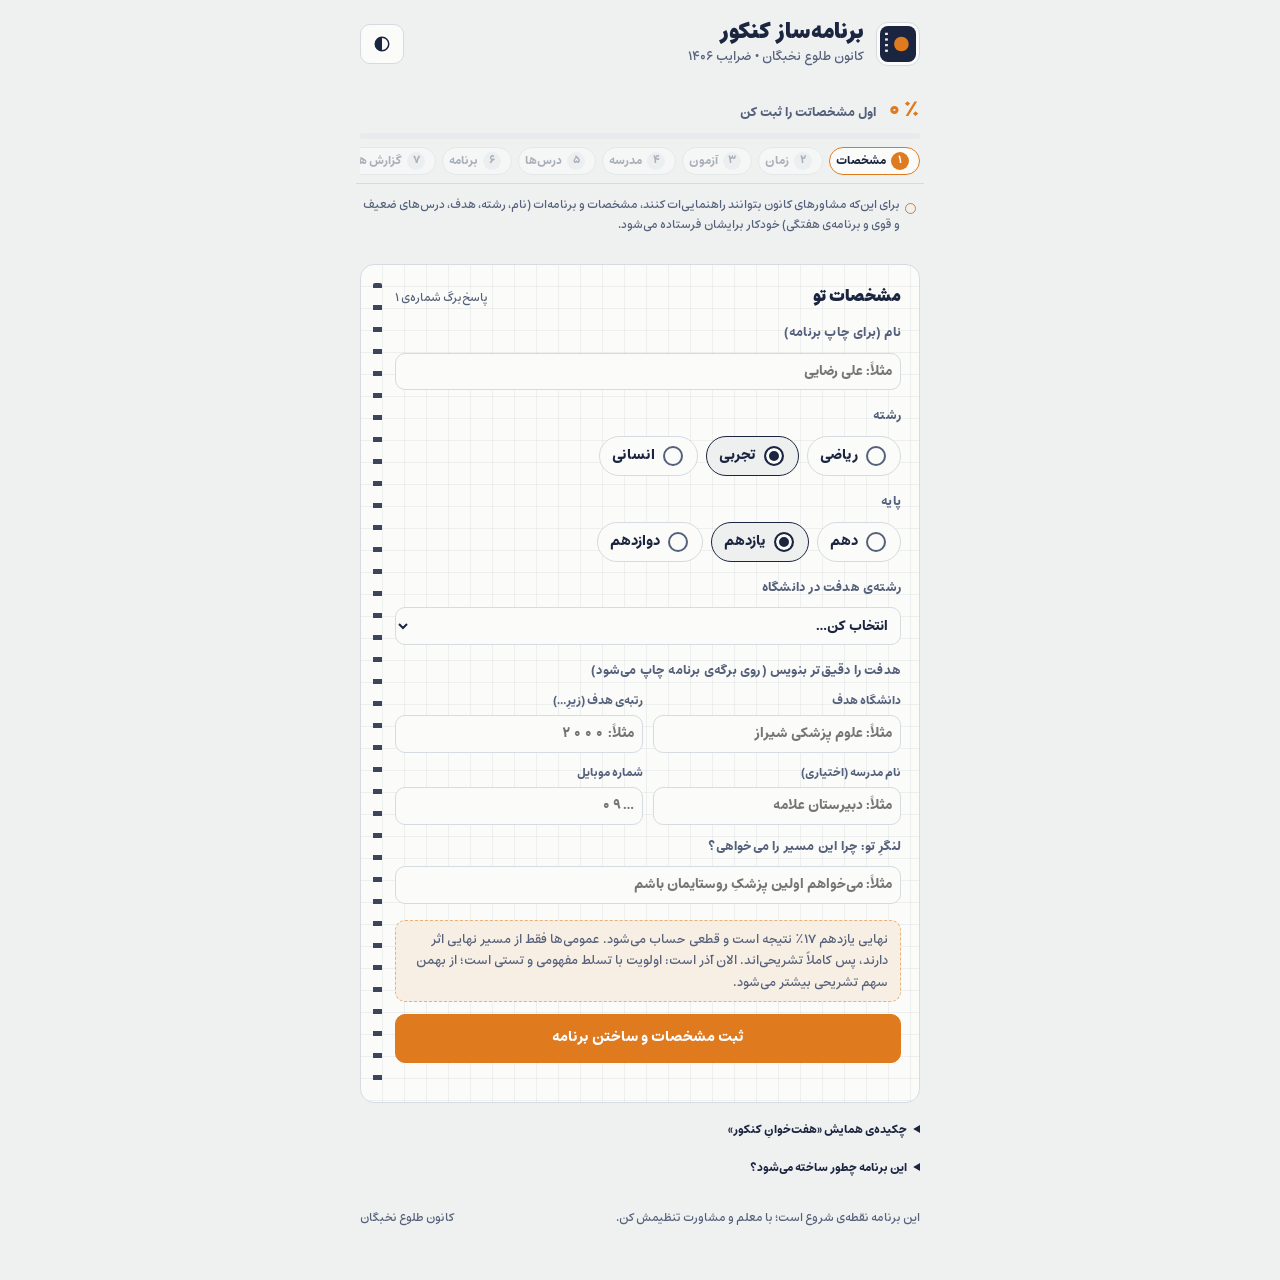
==== index.html @ 44856f1b "Add files via upload" ====
<!doctype html>
<html lang="fa" dir="rtl">
<head>
<meta charset="utf-8">
<meta name="viewport" content="width=device-width,initial-scale=1,viewport-fit=cover">
<title>برنامه‌ساز کنکور</title>
<meta name="claude:viewport-fit-sides" content="cover">
<meta name="theme-color" content="#1b2540">
<meta name="description" content="برنامه‌ی هفتگی مطالعه بر اساس ضرایب کنکور ۱۴۰۶">
<link rel="manifest" href="manifest.json">
<link rel="apple-touch-icon" href="icon-192.png">
<meta name="apple-mobile-web-app-capable" content="yes">
<style>
@font-face{font-family:"Estedad";src:url([data-uri]) format("woff2");font-weight:900;font-display:swap}
@font-face{font-family:"Estedad";src:url([data-uri]) format("woff2");font-weight:700;font-display:swap}
@font-face{font-family:"Estedad";src:url([data-uri]) format("woff2");font-weight:500;font-display:swap}
/* Layout: a single answer-sheet column — timing marks down the edge, bubbles for every choice, results as a weekly report card */
:root{
  --bg:#eef1f0; --sheet:#fbfcfa; --grid:rgba(27,37,64,.06); --ink:#1b2540; --ink2:#55607a; --line:#d5dbe0;
  --accent:#e07a1f; --accent-ink:#ffffff; --weak:#b3262b; --strong:#23806d; --mark:#1b2540; --chip:#e7ebee;
  --display:"Estedad",Tahoma,"Segoe UI",sans-serif; --body:"Estedad",Tahoma,"Segoe UI",sans-serif;
  --r:14px;
}
@media (prefers-color-scheme:dark){:root:not([data-theme="light"]){
  --bg:#0d111b; --sheet:#151b29; --grid:rgba(232,236,244,.05); --ink:#e8ecf4; --ink2:#99a3b8; --line:#2a3245;
  --accent:#f08a2c; --accent-ink:#1a1206; --weak:#e2575c; --strong:#4cc2a7; --mark:#e8ecf4; --chip:#1f2638; color-scheme:dark}}
:root[data-theme="dark"]{
  --bg:#0d111b; --sheet:#151b29; --grid:rgba(232,236,244,.05); --ink:#e8ecf4; --ink2:#99a3b8; --line:#2a3245;
  --accent:#f08a2c; --accent-ink:#1a1206; --weak:#e2575c; --strong:#4cc2a7; --mark:#e8ecf4; --chip:#1f2638; color-scheme:dark}
*{box-sizing:border-box}
html,body{min-height:100%}
body{margin:0;background:var(--bg);color:var(--ink);font-family:var(--body);font-weight:500;font-size:15px;line-height:1.7;
  direction:rtl;-webkit-tap-highlight-color:transparent;
  padding-left:max(16px,env(safe-area-inset-left,0px));padding-right:max(16px,env(safe-area-inset-right,0px));padding-block:20px 40px}
.wrap{max-width:560px;margin:0 auto;display:flex;flex-direction:column;gap:16px}
/* header */
.top{display:flex;align-items:center;gap:12px}
.logo{width:44px;height:44px;flex:none;border-radius:12px;background:var(--ink);display:grid;place-items:center}
.logo i{width:20px;height:20px;border-radius:50%;background:var(--accent);box-shadow:0 0 0 4px color-mix(in srgb,var(--accent) 30%,transparent)}
.brand{flex:1;min-width:0}
.brand h1{margin:0;font-family:var(--display);font-weight:900;font-size:22px;line-height:1.2;text-wrap:balance}
.brand p{margin:0;color:var(--ink2);font-size:12.5px}
.iconbtn{border:1px solid var(--line);background:var(--sheet);color:var(--ink);border-radius:10px;height:40px;padding:0 12px;font:inherit;font-weight:700;font-size:13px;cursor:pointer;display:inline-flex;align-items:center;gap:6px}
.iconbtn:focus-visible,.bub:focus-visible,.chip:focus-visible,input[type=range]:focus-visible{outline:3px solid var(--accent);outline-offset:2px}
/* sheet */
.sheet{position:relative;background:var(--sheet);border:1px solid var(--line);border-radius:var(--r);padding:18px 18px 18px 34px;
  background-image:linear-gradient(var(--grid) 1px,transparent 1px),linear-gradient(90deg,var(--grid) 1px,transparent 1px);background-size:22px 22px;background-position:-1px -1px}
.sheet::after{content:"";position:absolute;left:12px;top:18px;bottom:18px;width:9px;
  background:repeating-linear-gradient(to bottom,var(--mark) 0 5px,transparent 5px 22px);opacity:.85;border-radius:2px}
.sh{display:flex;align-items:baseline;justify-content:space-between;gap:8px;margin-bottom:12px}
.sh h2{margin:0;font-family:var(--display);font-weight:900;font-size:17px}
.sh span{color:var(--ink2);font-size:12px}
.field{display:flex;flex-direction:column;gap:8px;margin-bottom:16px}
.field:last-child{margin-bottom:0}
.lab{font-size:12.5px;color:var(--ink2);font-weight:700;letter-spacing:.2px}
.chips{display:flex;flex-wrap:wrap;gap:8px}
.chip{display:inline-flex;align-items:center;gap:8px;border:1.5px solid var(--line);background:var(--sheet);color:var(--ink);border-radius:999px;padding:7px 14px 7px 12px;font:inherit;font-weight:700;font-size:14.5px;cursor:pointer;transition:border-color .2s,background .2s}
.chip::before{content:"";width:16px;height:16px;border-radius:50%;border:2px solid var(--ink2);transition:all .25s cubic-bezier(.3,1.6,.5,1)}
.chip[aria-pressed="true"]{border-color:var(--ink);background:color-mix(in srgb,var(--ink) 6%,var(--sheet))}
.chip[aria-pressed="true"]::before{background:var(--ink);border-color:var(--ink);box-shadow:inset 0 0 0 3px var(--sheet)}
.hours{display:flex;align-items:flex-end;gap:10px}
.big{font-family:var(--display);font-weight:900;font-size:52px;line-height:1;font-variant-numeric:tabular-nums}
.hours small{color:var(--ink2);font-size:13px;padding-bottom:6px}
.perday{margin-inline-start:auto;text-align:left;font-size:12.5px;color:var(--ink2);padding-bottom:6px}
.perday b{display:block;color:var(--ink);font-size:15px}
input[type=range]{width:100%;accent-color:var(--accent);height:28px;direction:rtl}
.hint{font-size:12.5px;color:var(--ink2);background:color-mix(in srgb,var(--accent) 10%,var(--sheet));border:1px dashed color-mix(in srgb,var(--accent) 55%,transparent);border-radius:10px;padding:8px 12px}
/* bubbles */
.qhead,.q{display:grid;grid-template-columns:minmax(0,1fr) repeat(3,40px);align-items:center;gap:6px}
.qhead{font-size:11.5px;color:var(--ink2);font-weight:700;text-align:center;padding-bottom:6px;border-bottom:1px solid var(--line);margin-bottom:4px}
.qhead span:first-child{text-align:right}
.q{padding:7px 0;border-bottom:1px dashed var(--line)}
.q:last-child{border-bottom:0}
.qn{min-width:0;display:flex;flex-direction:column;line-height:1.35}
.qn b{font-weight:700;font-size:14.5px}
.qn em{font-style:normal;font-size:11.5px;color:var(--ink2)}
.bub{justify-self:center;width:30px;height:30px;border-radius:50%;border:2px solid var(--ink2);background:transparent;cursor:pointer;position:relative;padding:0;
  font:inherit;font-size:11px;font-weight:900;color:var(--ink2);display:grid;place-items:center;transition:border-color .2s}
.bub::after{content:"";position:absolute;inset:3px;border-radius:50%;background:currentColor;transform:scale(0);transition:transform .28s cubic-bezier(.3,1.7,.5,1)}
.bub[aria-checked="true"]::after{transform:scale(1)}
.bub[data-v="w"][aria-checked="true"]{color:var(--weak);border-color:var(--weak)}
.bub[data-v="m"][aria-checked="true"]{color:var(--ink);border-color:var(--ink)}
.bub[data-v="s"][aria-checked="true"]{color:var(--strong);border-color:var(--strong)}
/* report */
.sum{display:grid;grid-template-columns:repeat(3,minmax(0,1fr));gap:8px;margin-bottom:14px}
.sum div{background:var(--chip);border-radius:10px;padding:8px 10px;min-width:0}
.sum small{display:block;font-size:11px;color:var(--ink2);font-weight:700}
.sum b{font-family:var(--display);font-weight:900;font-size:19px;font-variant-numeric:tabular-nums}
.mix{display:flex;height:10px;border-radius:6px;overflow:hidden;margin-bottom:6px;background:var(--chip)}
.mix i{display:block;height:100%;transition:width .6s cubic-bezier(.2,.8,.2,1)}
.legend{display:flex;gap:14px;font-size:11.5px;color:var(--ink2);margin-bottom:14px}
.legend span{display:inline-flex;align-items:center;gap:6px}
.legend span::before{content:"";width:10px;height:10px;border-radius:3px;background:var(--c)}
.rows{display:flex;flex-direction:column;gap:12px}
.row{display:grid;grid-template-columns:minmax(0,1fr) auto;gap:2px 10px;align-items:baseline}
.row .nm{font-weight:700;font-size:14.5px;min-width:0}
.row .nm small{font-weight:500;color:var(--ink2);font-size:11.5px;margin-inline-start:6px}
.row .hr{font-family:var(--display);font-weight:900;font-size:15px;font-variant-numeric:tabular-nums;white-space:nowrap}
.bar{grid-column:1/-1;height:12px;border-radius:6px;background:var(--chip);overflow:hidden;display:flex}
.bar i{display:block;height:100%;transition:width .7s cubic-bezier(.2,.8,.2,1)}
.t1{background:var(--ink)} .t2{background:var(--accent)}
.note{font-size:11.5px;color:var(--ink2);line-height:1.8}
.foot{display:flex;justify-content:space-between;align-items:center;gap:10px;flex-wrap:wrap}
.fade{animation:rise .5s cubic-bezier(.2,.8,.2,1) both}
@keyframes rise{from{transform:translateY(8px);opacity:.4}to{transform:none;opacity:1}}
.bump{animation:bump .35s ease}
.intro .bub[aria-checked="true"]::after{animation:pop .45s calc(var(--i,0) * 60ms + .25s) both cubic-bezier(.3,1.7,.5,1)}
@keyframes pop{from{transform:scale(0)}to{transform:scale(1)}}
.logo i{animation:pulse 2.8s ease-in-out infinite}
@keyframes pulse{50%{box-shadow:0 0 0 8px color-mix(in srgb,var(--accent) 18%,transparent)}}
@keyframes bump{50%{transform:scale(1.08)}}
@media (prefers-reduced-motion:reduce){*{animation:none!important;transition:none!important}}
@media (max-width:380px){.qhead,.q{grid-template-columns:minmax(0,1fr) repeat(3,34px)}.big{font-size:44px}}

/* v2 additions */
.seg{display:flex;flex-wrap:wrap;gap:8px}
.step{display:flex;align-items:center;justify-content:space-between;gap:12px;padding:10px 0;border-bottom:1px dashed var(--line)}
.step:last-child{border-bottom:0}
.step .sl{min-width:0;display:flex;flex-direction:column;line-height:1.4}
.step .sl b{font-size:14.5px}
.step .sl em{font-style:normal;font-size:11.5px;color:var(--ink2)}
.stp{display:flex;align-items:center;gap:6px;flex:none}
.stp button{width:38px;height:38px;border-radius:50%;border:1.5px solid var(--line);background:var(--sheet);color:var(--ink);font:inherit;font-size:20px;font-weight:900;line-height:1;cursor:pointer;display:grid;place-items:center}
.stp button:active{transform:scale(.92)}
.stp button:focus-visible{outline:3px solid var(--accent);outline-offset:2px}
.stp output{min-width:58px;text-align:center;font-family:var(--display);font-weight:900;font-size:19px;font-variant-numeric:tabular-nums}
.stp output small{display:block;font-size:10.5px;font-weight:700;color:var(--ink2);margin-top:-4px}
.total{display:flex;align-items:flex-end;gap:10px;margin-top:6px;padding-top:12px;border-top:2px solid var(--ink)}
.total .perday{margin-inline-start:auto}
.grp{margin:14px 0 4px;display:flex;align-items:center;justify-content:space-between;gap:8px;font-size:12.5px;font-weight:700;color:var(--ink2)}
.grp .chip{font-size:12.5px;padding:4px 10px 4px 8px}
.grp .chip::before{width:12px;height:12px}
.qn em .cont{color:var(--accent);font-weight:700}
.split{grid-column:1/-1;display:flex;gap:14px;font-size:12px;color:var(--ink2);font-variant-numeric:tabular-nums}
.split span{display:inline-flex;align-items:center;gap:5px}
.split span::before{content:"";width:8px;height:8px;border-radius:2px;background:var(--c)}
.split b{color:var(--ink);font-weight:700}
.days{display:flex;flex-direction:column;gap:10px}
.day{border:1px solid var(--line);border-radius:12px;background:var(--sheet);overflow:hidden}
.dh{display:flex;align-items:center;gap:8px;padding:9px 12px;background:var(--chip)}
.dh b{font-family:var(--display);font-weight:900;font-size:15.5px}
.dh .tag{font-size:11px;font-weight:700;border-radius:999px;padding:1px 9px;border:1px solid var(--line);background:var(--sheet);color:var(--ink2)}
.dh .tag.off{color:var(--accent);border-color:color-mix(in srgb,var(--accent) 50%,transparent)}
.dh .dt{margin-inline-start:auto;font-family:var(--display);font-weight:900;font-variant-numeric:tabular-nums}
.ss{list-style:none;margin:0;padding:6px 12px 8px;display:flex;flex-direction:column}
.ss li{display:grid;grid-template-columns:8px minmax(0,1fr) auto;align-items:center;gap:10px;padding:6px 0;border-bottom:1px dashed var(--line);font-size:14px}
.ss li:last-child{border-bottom:0}
.ss li i{width:8px;height:22px;border-radius:3px;background:var(--c)}
.ss li span{min-width:0;font-weight:700}
.ss li span small{font-weight:500;color:var(--ink2);font-size:11.5px;margin-inline-start:6px}
.ss li time{font-family:var(--display);font-weight:900;font-variant-numeric:tabular-nums;font-size:14px}
.empty{padding:10px 12px;color:var(--ink2);font-size:13px}
.method{font-size:12px;color:var(--ink2);line-height:1.9}
.method summary{cursor:pointer;font-weight:700;color:var(--ink)}
.method ul{margin:6px 0 0;padding-inline-start:18px}
.day{animation:rise .45s cubic-bezier(.2,.8,.2,1) both;animation-delay:calc(var(--d,0) * 50ms)}
.split{flex-wrap:wrap;row-gap:2px}
.split span{white-space:nowrap}
.grp{flex-direction:column;align-items:flex-start}
.qn em{display:block}

/* v3: timed parts, editing, print */
.logo{background:var(--sheet);border:1px solid var(--line);overflow:hidden}
.logo img{width:100%;height:100%;object-fit:contain;padding:3px}
.daypick{display:grid;grid-template-columns:repeat(7,minmax(0,1fr));gap:6px}
.daypick button{border:1.5px solid var(--line);background:var(--sheet);color:var(--ink);border-radius:10px;padding:6px 0;font:inherit;font-size:12px;font-weight:700;cursor:pointer}
.daypick button[aria-pressed="true"]{background:var(--ink);color:var(--sheet);border-color:var(--ink)}
.times{display:grid;grid-template-columns:repeat(2,minmax(0,1fr));gap:10px}
.times label{display:flex;flex-direction:column;gap:4px;font-size:12px;font-weight:700;color:var(--ink2)}
.times .pair{display:flex;gap:6px;align-items:center}
input[type=time],input[type=text],input[type=tel],input[type=number],select{font:inherit;font-weight:700;font-size:14px;color:var(--ink);background:var(--sheet);border:1.5px solid var(--line);border-radius:10px;padding:6px 8px;min-width:0;width:100%;font-variant-numeric:tabular-nums}
input[type=time]{direction:ltr;text-align:center}
input:focus-visible,select:focus-visible{outline:3px solid var(--accent);outline-offset:1px}
.tt{display:flex;flex-direction:column;gap:8px}
.ttd{display:grid;grid-template-columns:62px minmax(0,1fr);gap:8px;align-items:start}
.ttd b{font-size:13px;padding-top:4px}
.ttd .chips{gap:5px}
.ttd .chip{font-size:12px;padding:3px 9px 3px 7px;border-width:1px}
.ttd .chip::before{width:10px;height:10px;border-width:1.5px}
.fav{justify-self:center;width:30px;height:30px;border:0;background:transparent;cursor:pointer;padding:0;color:var(--ink2);display:grid;place-items:center}
.fav svg{width:20px;height:20px;transition:transform .25s cubic-bezier(.3,1.7,.5,1)}
.fav[aria-pressed="true"]{color:var(--weak)}
.fav[aria-pressed="true"] svg{transform:scale(1.15)}
.fav[aria-pressed="true"] svg path{fill:currentColor}
.qhead,.q{grid-template-columns:minmax(0,1fr) repeat(3,36px) 30px}
@media (max-width:380px){.qhead,.q{grid-template-columns:minmax(0,1fr) repeat(3,32px) 26px}}
.ss li{grid-template-columns:8px minmax(0,1fr) auto;cursor:pointer;border-radius:8px}
.ss li:hover{background:color-mix(in srgb,var(--ink) 4%,transparent)}
.ss li.sel{background:color-mix(in srgb,var(--accent) 16%,transparent);outline:2px solid var(--accent)}
.ss li.meal,.ss li.anki{cursor:default;color:var(--ink2);font-size:12.5px}
.ss li.meal:hover,.ss li.anki:hover{background:transparent}
.ss li time{direction:ltr;font-size:13px}
.ss li .halves{display:flex;flex-direction:column;gap:2px}
.ss .prep{font-size:10.5px;font-weight:700;color:var(--strong);border:1px solid color-mix(in srgb,var(--strong) 45%,transparent);border-radius:999px;padding:0 6px;margin-inline-start:6px}
.ed{grid-column:1/-1;display:grid;grid-template-columns:repeat(2,minmax(0,1fr));gap:8px;padding:8px 0 4px;cursor:default}
.ed label{display:flex;flex-direction:column;gap:3px;font-size:11.5px;color:var(--ink2);font-weight:700}
.ed .acts{grid-column:1/-1;display:flex;gap:8px;flex-wrap:wrap}
.btn{border:1.5px solid var(--ink);background:var(--ink);color:var(--sheet);border-radius:10px;padding:7px 14px;font:inherit;font-weight:700;font-size:13px;cursor:pointer}
.btn.ghost{background:transparent;color:var(--ink)}
.btn.acc{background:var(--accent);border-color:var(--accent);color:var(--accent-ink)}
.btn:focus-visible{outline:3px solid var(--accent);outline-offset:2px}
.swapbar{position:sticky;top:env(safe-area-inset-top,0px);z-index:5;display:flex;align-items:center;gap:8px;justify-content:space-between;background:var(--accent);color:var(--accent-ink);border-radius:10px;padding:8px 12px;font-size:13px;font-weight:700;margin-bottom:8px}
.weekbar{display:flex;gap:8px;flex-wrap:wrap;margin-bottom:10px}
.edited{font-size:11.5px;color:var(--accent);font-weight:700}
#printsheet{display:none}
@media print{
  @page{size:A4 landscape;margin:9mm}
  html,body{background:#fff!important;color:#111!important;padding:0!important}
  body>*:not(#printsheet){display:none!important}
  .wrap{display:none!important}
  #printsheet{display:block!important;font-family:var(--body);direction:rtl;color:#111}
  .ph{display:flex;align-items:center;gap:12px;border-bottom:2px solid #1b2540;padding-bottom:6px;margin-bottom:8px}
  .ph img{width:auto;height:92px;object-fit:contain}
  .ph h1{margin:0;font-size:20px;font-weight:900}
  .ph p{margin:0;font-size:11px;color:#444}
  .ph .who{margin-inline-start:auto;text-align:left;font-size:12px}
  .pt{width:100%;border-collapse:collapse;table-layout:fixed}
  .pt th{background:#1b2540;color:#fff;font-size:13.5px;padding:5px;border:1px solid #1b2540;-webkit-print-color-adjust:exact;print-color-adjust:exact}
  .pt td{vertical-align:top;border:1px solid #c9ced6;padding:5px;font-size:11.5px;line-height:1.45;height:112mm}
  .pe{border-right:4px solid #1b2540;padding:3px 6px;margin-bottom:6px;-webkit-print-color-adjust:exact;print-color-adjust:exact;break-inside:avoid}
  .pe.pe-t{border-right-color:#e07a1f}
  .pe.pe-x{border-right-color:#8a6a3a}
  .pe b{display:block;font-size:12.5px}
  .pe span{direction:ltr;unicode-bidi:isolate;color:#444}
  .pe.meal{border-right-color:#bbb;color:#777}
  .pf{display:flex;justify-content:space-between;margin-top:6px;font-size:10px;color:#444}
}
.times .pair input{flex:1}
@media (max-width:520px){.times{grid-template-columns:minmax(0,1fr)}}

.future{margin-top:6px;display:flex;flex-direction:column;align-items:flex-start;gap:0;padding:10px 14px;border-radius:12px;background:color-mix(in srgb,var(--accent) 12%,var(--sheet));border:1.5px solid color-mix(in srgb,var(--accent) 45%,transparent);animation:rise .4s cubic-bezier(.2,.8,.2,1) both}
.future small{font-size:11.5px;color:var(--ink2);font-weight:700}
.future b{font-family:var(--display);font-weight:900;font-size:24px;line-height:1.3}
.future span{font-size:12.5px;color:var(--ink2)}

.future q{display:block;margin-top:6px;font-weight:700;font-size:14px;color:var(--ink);quotes:"«" "»"}
@media print{
  .pa{display:flex;gap:10px;margin-bottom:8px;-webkit-print-color-adjust:exact;print-color-adjust:exact}
  .pq{flex:2;border:2px solid #e07a1f;background:#fff4e8;border-radius:8px;padding:6px 12px;font-size:17px;font-weight:900;line-height:1.5}
  .pg{flex:1;border:2px solid #1b2540;border-radius:8px;padding:6px 12px;font-size:13px;line-height:1.5}
  .pq small,.pg small{display:block;font-size:10px;font-weight:700;color:#666}
  .pg b{font-size:13.5px}
}

.exbox{display:flex;flex-direction:column;gap:8px;margin-top:8px;padding:10px 12px;border-radius:12px;border:1.5px dashed var(--line)}
.exbox .daypick button[aria-pressed="true"]{background:var(--weak);border-color:var(--weak);color:#fff}
.ss li.fixed{cursor:default;background:color-mix(in srgb,var(--weak) 7%,transparent);border-radius:8px}
.ss li.fx-ana{background:color-mix(in srgb,var(--strong) 8%,transparent)}
.ss li.fixed:hover{background:color-mix(in srgb,var(--weak) 7%,transparent)}
.ss li.fx-ana:hover{background:color-mix(in srgb,var(--strong) 8%,transparent)}
.tip{border-radius:10px;padding:7px 12px;margin-bottom:10px;background:var(--chip);color:var(--ink2);font-weight:600;font-size:12.5px;line-height:1.7}
.tip small{display:block;font-size:11px;opacity:.75;font-weight:700}
.notes{margin:0;padding-inline-start:20px;display:flex;flex-direction:column;gap:6px;font-size:14px;line-height:1.75}
.notes li::marker{color:var(--accent);font-weight:900}
.notes em{display:block;font-style:normal;font-size:11.5px;font-weight:800;color:var(--accent);margin-top:6px}
@media print{
  .pe.pe-exam{border-right-color:#b3262b;background:#fdeeee}
  .pe.pe-ana{border-right-color:#23806d;background:#eaf6f2}
}

.warn{margin:0 12px 10px;padding:7px 10px;border-radius:8px;font-size:12.5px;font-weight:700;color:var(--weak);background:color-mix(in srgb,var(--weak) 9%,transparent)}
.ss li.fx-anki{background:color-mix(in srgb,var(--accent) 9%,transparent)}
.ss li.fx-anki:hover{background:color-mix(in srgb,var(--accent) 9%,transparent)}
@media print{.pe.pe-anki{border-right-color:#e07a1f;background:#fff4e8}}

.notesbox .notes{margin-top:8px;font-size:13px;color:var(--ink)}
.consent{margin:-4px 2px 12px;font-size:11.5px;line-height:1.7;color:var(--ink2);padding-inline-start:18px;position:relative}
.consent::before{content:"";position:absolute;inset-inline-start:2px;top:.55em;width:9px;height:9px;border-radius:50%;border:1.5px solid var(--accent)}

/* v10 */
.ss .tp{display:block;font-size:12px;font-weight:700;color:var(--ink);margin-top:2px}
.ss .bg{display:block;font-size:11px;color:var(--ink2);line-height:1.6}
.ss .halves>span{display:block}
.ss li .rt{display:flex;flex-direction:column;align-items:flex-end;gap:6px}
.ck{width:24px;height:24px;border-radius:50%;border:2px solid var(--line);background:var(--sheet);cursor:pointer;padding:0;display:grid;place-items:center;transition:transform .2s cubic-bezier(.3,1.7,.5,1)}
.ck[aria-pressed="true"]{background:var(--strong);border-color:var(--strong);transform:scale(1.08)}
.ck[aria-pressed="true"]::after{content:"";width:9px;height:5px;border:2.5px solid #fff;border-top:0;border-right:0;transform:translate(0,-1px) rotate(-45deg)}
.ck:focus-visible{outline:3px solid var(--accent);outline-offset:2px}
.ss li.done>span:not(.rt){opacity:.55}
.rel{font-weight:800}.rel.ok{color:var(--strong)}.rel.risk{color:var(--weak)}
.qn .skip{display:inline-block;align-self:flex-start;justify-self:start;width:auto;margin-top:3px;border:1px solid var(--line);background:transparent;color:var(--ink2);border-radius:999px;font:inherit;font-size:11px;font-weight:700;padding:0 9px;cursor:pointer}
.q.skipped{opacity:.5}.q.skipped .bub,.q.skipped .fav{pointer-events:none}
.strat{margin-bottom:10px}
.wkoff{margin-bottom:10px}.wkoff .chip{font-size:12px}
.nudge{margin-bottom:10px;padding:8px 12px;border-radius:10px;background:color-mix(in srgb,var(--accent) 14%,var(--sheet));border:1.5px solid var(--accent);font-size:13px;font-weight:700}
.blk{display:flex;flex-direction:column;gap:8px;padding:10px 12px;margin-bottom:8px;border-radius:12px;border:1.5px dashed var(--line)}
.blk .b-x{align-self:flex-start;padding:4px 12px;font-size:12px}
.covbox summary{cursor:pointer;font-size:12.5px;font-weight:800;color:var(--accent)}
.cov{display:grid;grid-template-columns:repeat(2,minmax(0,1fr));gap:8px;margin-top:8px}
.cov label{display:flex;flex-direction:column;gap:3px;font-size:11.5px;font-weight:700;color:var(--ink2)}
.cov select{font-size:12px}
@media (max-width:520px){.cov{grid-template-columns:minmax(0,1fr)}}
.rbar{display:grid;grid-template-columns:auto minmax(0,1fr);gap:12px;align-items:center;margin-bottom:8px}
.rbar b{display:block;font-family:var(--display);font-weight:900;font-size:28px;line-height:1.2}
.rbar small{font-size:11.5px;color:var(--ink2)}
.rbar .mix i{background:var(--strong)}
.prs{display:flex;flex-direction:column;gap:8px}
.pr{display:grid;grid-template-columns:minmax(0,1fr) minmax(0,190px);gap:4px 10px;align-items:center;padding:8px 0;border-bottom:1px dashed var(--line)}
.pr .pn b{display:block;font-size:14px}
.pr .pn small{font-size:11px;color:var(--ink2);line-height:1.5;display:block}
.pr select{font-size:12px;padding:5px 6px}
.pr .st{grid-column:1/-1;justify-self:start;font-size:11.5px;font-weight:800;border-radius:999px;padding:1px 10px;border:1.5px solid currentColor}
.st-ok{color:var(--strong)}.st-on{color:var(--ink2)}.st-late{color:var(--weak)}
.hist{display:flex;flex-direction:column;gap:4px;margin-top:12px}
.hist>div{display:grid;grid-template-columns:minmax(0,1fr) auto;gap:0 10px;font-size:12.5px;border-bottom:1px solid var(--line);padding:4px 0}
.hist small{grid-column:1/-1;color:var(--ink2);font-size:11px}
@media print{
  .pe i{display:block;font-style:normal;font-size:10.5px;font-weight:700;color:#222}
  .pe u{display:block;text-decoration:none;font-size:9.5px;color:#555}
  .pe.pe-blk{border-right-color:#999;color:#555}
}
.st-unk{color:var(--accent)}
@media print{
  .pt td{font-size:10px;padding:4px;height:auto}
  .pe{margin-bottom:4px;padding:2px 5px}
  .pe b{font-size:11px}
  .pe i{font-size:9.5px}
  .pe u{font-size:8.5px;line-height:1.4}
  .ph img{height:70px}
}

/* v11: steps, registration, maz */
.stepper{position:sticky;top:0;z-index:6;background:color-mix(in srgb,var(--bg) 92%,transparent);backdrop-filter:blur(6px);-webkit-backdrop-filter:blur(6px);margin:0 -4px;padding:8px 4px 6px;border-bottom:1px solid var(--line)}
.sp-top{display:flex;align-items:baseline;gap:10px}
.sp-top b{font-family:var(--display);font-weight:900;font-size:22px;color:var(--accent);font-variant-numeric:tabular-nums}
.sp-top span{font-size:13px;font-weight:700;color:var(--ink2)}
.sp-bar{height:6px;border-radius:3px;background:var(--chip);overflow:hidden;margin:4px 0 8px}
.sp-bar i{display:block;height:100%;width:0;background:var(--accent);border-radius:3px;transition:width .5s cubic-bezier(.2,.8,.2,1)}
.sp-chips{display:flex;gap:6px;overflow-x:auto;scrollbar-width:none;padding-bottom:2px}
.sp-chips::-webkit-scrollbar{display:none}
.spc{flex:none;display:flex;align-items:center;gap:5px;border:1.5px solid var(--line);background:var(--sheet);color:var(--ink2);border-radius:999px;padding:3px 10px 3px 6px;font:inherit;font-size:12px;font-weight:700;cursor:pointer}
.spc i{font-style:normal;width:18px;height:18px;border-radius:50%;display:grid;place-items:center;background:var(--chip);font-size:11px}
.spc.seen{color:var(--ink)}.spc.seen i{background:var(--strong);color:#fff}
.spc.on{border-color:var(--accent);color:var(--ink)}.spc.on i{background:var(--accent);color:var(--accent-ink)}
.spc:disabled{opacity:.45;cursor:default}
.spc:focus-visible{outline:3px solid var(--accent);outline-offset:2px}
.stepnav{display:flex;justify-content:space-between;gap:10px}
.stepnav .btn{padding:10px 16px}
.stepnav .btn:disabled{opacity:.4;cursor:default}
.reg{margin-top:12px;display:flex;flex-direction:column;gap:6px}
.reg .btn{padding:11px 16px;font-size:14.5px}
.err{margin:0;color:var(--weak);font-size:12.5px;font-weight:700;min-height:1.2em}
.qn select.skip{display:block;width:auto;margin-top:4px;font-size:11.5px;padding:2px 6px;border-width:1px;color:var(--ink2)}
.mz{list-style:none;margin:6px 0 0;padding:0;display:flex;flex-direction:column;gap:6px}
.mz li{display:grid;grid-template-columns:minmax(0,110px) minmax(0,1fr);gap:0 10px;font-size:12.5px;border-bottom:1px dashed var(--line);padding-bottom:5px}
.mz li b{font-size:12.5px}
.mz li small{grid-column:2;color:var(--ink2);font-size:11px}
.pgin{display:flex;align-items:center;gap:6px;font-size:12px;font-weight:700;color:var(--ink2)}
.pgin input{width:90px;font:inherit;font-weight:700;font-size:14px;color:var(--ink);background:var(--sheet);border:1.5px solid var(--line);border-radius:10px;padding:5px 8px;text-align:center}
.brk-x{font-size:10.5px;font-weight:700;color:var(--strong);white-space:nowrap}
[hidden]{display:none!important}
.scg{display:grid;grid-template-columns:repeat(2,minmax(0,1fr));gap:8px 12px}
.scg label{display:flex;flex-direction:column;gap:3px;font-size:12.5px;font-weight:700;color:var(--ink2)}
.scg .pair{display:flex;align-items:center;gap:6px}
.scg input{text-align:center}
.scg small{font-size:10.5px;color:var(--ink2);white-space:nowrap}
.rv{border-radius:12px;padding:10px 14px;margin-bottom:10px;border:1.5px solid var(--line);background:var(--sheet);display:flex;flex-direction:column;gap:6px}
.rv-h{display:flex;align-items:baseline;gap:8px}
.rv-h b{font-size:14.5px;font-weight:900}
.rv-h small{font-size:11px;color:var(--ink2)}
.rv p{margin:0;font-size:12.5px;line-height:1.7;color:var(--ink2)}
.rv blockquote{margin:0;padding:6px 10px;border-inline-start:3px solid currentColor;background:color-mix(in srgb,currentColor 7%,transparent);border-radius:6px;font-size:13px;font-weight:700;color:var(--ink)}
.rv cite{display:block;font-style:normal;font-size:11px;color:var(--ink2);margin-top:2px}
.rv .btn{align-self:flex-start}
.rv-m{display:flex;flex-direction:column;gap:3px;font-size:11.5px;font-weight:700;color:var(--ink2)}
.rv-draft{border-color:var(--accent);border-style:dashed}.rv-draft .rv-h b{color:var(--accent)}
.rv-pending{border-color:var(--ink2)}
.rv-ok{border-color:var(--strong);background:color-mix(in srgb,var(--strong) 8%,var(--sheet))}.rv-ok .rv-h b{color:var(--strong)}
.rv-fix,.rv-changed{border-color:var(--weak);background:color-mix(in srgb,var(--weak) 6%,var(--sheet))}.rv-fix .rv-h b,.rv-changed .rv-h b{color:var(--weak)}
.rv-fix blockquote{color:var(--weak)}
@media print{.pstamp{display:inline-block;font-size:11px;font-weight:700;border:1.5px dashed #b3262b;color:#b3262b;border-radius:6px;padding:0 8px;margin-inline-start:8px;vertical-align:middle}.pstamp.ok{border-style:solid;border-color:#23806d;color:#23806d}}
.ss .cn{display:block;font-size:11.5px;font-weight:700;color:var(--strong);margin-top:2px}
.rv-au audio{width:100%;max-width:360px}
.bale{margin-top:6px;padding:10px 12px;border-radius:10px;background:color-mix(in srgb,var(--strong) 8%,var(--sheet));border:1.5px solid color-mix(in srgb,var(--strong) 40%,transparent);display:flex;flex-direction:column;gap:6px}
.bale b{font-size:13.5px}.bale p{margin:0}.bale .btn{align-self:flex-start;text-decoration:none}
.bale code{font-size:12px;background:var(--chip);padding:1px 6px;border-radius:5px;user-select:all}
.bale-btns{display:flex;flex-wrap:wrap;gap:8px}.bale-btns .btn{text-decoration:none}
.msgr{display:flex;flex-direction:column;gap:6px;margin:0 0 12px}.msgr .note{margin:0}

/* pdf */
#pdfbox .ph{display:flex;align-items:center;gap:12px;border-bottom:2px solid #1b2540;padding-bottom:6px;margin-bottom:8px}
#pdfbox .ph img{width:auto;height:92px;object-fit:contain}
#pdfbox .ph h1{margin:0;font-size:20px;font-weight:900}
#pdfbox .ph p{margin:0;font-size:11px;color:#444}
#pdfbox .ph .who{margin-inline-start:auto;text-align:left;font-size:12px}
#pdfbox .pt{width:100%;border-collapse:collapse;table-layout:fixed}
#pdfbox .pt th{background:#1b2540;color:#fff;font-size:13.5px;padding:5px;border:1px solid #1b2540;-webkit-print-color-adjust:exact;print-color-adjust:exact}
#pdfbox .pt td{vertical-align:top;border:1px solid #c9ced6;padding:5px;font-size:11.5px;line-height:1.45;height:112mm}
#pdfbox .pe{border-right:4px solid #1b2540;padding:3px 6px;margin-bottom:6px;-webkit-print-color-adjust:exact;print-color-adjust:exact;break-inside:avoid}
#pdfbox .pe.pe-t{border-right-color:#e07a1f}
#pdfbox .pe.pe-x{border-right-color:#8a6a3a}
#pdfbox .pe b{display:block;font-size:12.5px}
#pdfbox .pe span{direction:ltr;unicode-bidi:isolate;color:#444}
#pdfbox .pe.meal{border-right-color:#bbb;color:#777}
#pdfbox .pf{display:flex;justify-content:space-between;margin-top:6px;font-size:10px;color:#444}
#pdfbox .pa{display:flex;gap:10px;margin-bottom:8px;-webkit-print-color-adjust:exact;print-color-adjust:exact}
#pdfbox .pq{flex:2;border:2px solid #e07a1f;background:#fff4e8;border-radius:8px;padding:6px 12px;font-size:17px;font-weight:900;line-height:1.5}
#pdfbox .pg{flex:1;border:2px solid #1b2540;border-radius:8px;padding:6px 12px;font-size:13px;line-height:1.5}
#pdfbox .pq small,#pdfbox .pg small{display:block;font-size:10px;font-weight:700;color:#666}
#pdfbox .pg b{font-size:13.5px}
#pdfbox .pe.pe-exam{border-right-color:#b3262b;background:#fdeeee}
#pdfbox .pe.pe-ana{border-right-color:#23806d;background:#eaf6f2}
#pdfbox .pe.pe-anki{border-right-color:#e07a1f;background:#fff4e8}
#pdfbox .pe i{display:block;font-style:normal;font-size:10.5px;font-weight:700;color:#222}
#pdfbox .pe u{display:block;text-decoration:none;font-size:9.5px;color:#555}
#pdfbox .pe.pe-blk{border-right-color:#999;color:#555}
#pdfbox .pt td{font-size:10px;padding:4px;height:auto}
#pdfbox .pe{margin-bottom:4px;padding:2px 5px}
#pdfbox .pe b{font-size:11px}
#pdfbox .pe i{font-size:9.5px}
#pdfbox .pe u{font-size:8.5px;line-height:1.4}
#pdfbox .ph img{height:70px}
#pdfbox .pstamp{display:inline-block;font-size:11px;font-weight:700;border:1.5px dashed #b3262b;color:#b3262b;border-radius:6px;padding:0 8px;margin-inline-start:8px;vertical-align:middle}
#pdfbox .pstamp.ok{border-style:solid;border-color:#23806d;color:#23806d}</style>
<style>:root{padding-top:env(safe-area-inset-top,0px);padding-bottom:env(safe-area-inset-bottom,0px)}[hidden]{display:none!important}</style>
</head>
<body>


<div class="wrap">
  <header class="top">
    <div class="logo"><img id="logo" alt="لوگوی کانون طلوع نخبگان" src="[data-uri]"></div>
    <div class="brand"><h1>برنامه‌ساز کنکور</h1><p>کانون طلوع نخبگان • ضرایب ۱۴۰۶</p></div>
    <button class="iconbtn" id="install" hidden>نصب روی گوشی</button>
    <button class="iconbtn" id="theme" aria-label="تغییر حالت روشن و تیره"><svg width="18" height="18" viewBox="0 0 24 24" aria-hidden="true"><circle cx="12" cy="12" r="9" fill="none" stroke="currentColor" stroke-width="2"/><path d="M12 3a9 9 0 0 0 0 18z" fill="currentColor"/></svg></button>
  </header>
  <nav class="stepper" id="stepper" aria-label="مراحل ساخت برنامه">
    <div class="sp-top"><b id="sp-pct">۰٪</b><span id="sp-lab"></span></div>
    <div class="sp-bar"><i id="sp-fill"></i></div>
    <div class="sp-chips" id="sp-chips"></div>
  </nav>
  <p class="consent" id="consent" hidden>برای این‌که مشاورهای کانون بتوانند راهنمایی‌ات کنند، مشخصات و برنامه‌ات (نام، رشته، هدف، درس‌های ضعیف و قوی و برنامه‌ی هفتگی) خودکار برایشان فرستاده می‌شود.</p>

  <section class="sheet fade" aria-labelledby="h-me" data-step="me">
    <div class="sh"><h2 id="h-me">مشخصات تو</h2><span>پاسخ‌برگ شماره‌ی ۱</span></div>
    <div class="field"><label class="lab" for="name">نام (برای چاپ برنامه)</label><input type="text" id="name" placeholder="مثلاً: علی رضایی" autocomplete="name"></div>
    <div class="field"><span class="lab" id="l-track">رشته</span><div class="chips" id="track" role="group" aria-labelledby="l-track"></div></div>
    <div class="field"><span class="lab" id="l-grade">پایه</span><div class="chips" id="grade" role="group" aria-labelledby="l-grade"></div></div>
    <div class="field"><label class="lab" for="goal">رشته‌ی هدفت در دانشگاه</label><select id="goal"></select>
      <div class="times" id="goal-custom" hidden>
        <label>اسم رشته<input type="text" id="goal-name" placeholder="مثلاً: بینایی‌سنجی"></label>
        <label>عنوان<select id="goal-prefix"><option value="دکتر">دکتر</option><option value="مهندس">مهندس</option><option value="استاد">استاد</option><option value="">بدون عنوان</option></select></label>
      </div>
      <div class="future" id="future" hidden></div></div>
    <div class="field"><span class="lab">هدفت را دقیق‌تر بنویس (روی برگه‌ی برنامه چاپ می‌شود)</span>
      <div class="times">
        <label>دانشگاه هدف<input type="text" id="g-uni" list="unis" placeholder="مثلاً: علوم پزشکی شیراز"></label>
        <label>رتبه‌ی هدف (زیرِ…)<input type="text" id="g-rank" inputmode="numeric" placeholder="مثلاً: ۲۰۰۰"></label>
        <label>نام مدرسه (اختیاری)<input type="text" id="s-name" maxlength="60" placeholder="مثلاً: دبیرستان علامه"></label>
        <label>شماره موبایل<input type="tel" id="phone" autocomplete="tel" inputmode="tel" maxlength="16" placeholder="۰۹…" style="direction:ltr;text-align:right"></label>
      </div>
      <datalist id="unis"><option value="دانشگاه تهران"><option value="صنعتی شریف"><option value="صنعتی امیرکبیر"><option value="علم و صنعت ایران"><option value="شهید بهشتی"><option value="علوم پزشکی تهران"><option value="علوم پزشکی شهید بهشتی"><option value="علوم پزشکی ایران"><option value="دانشگاه شیراز"><option value="علوم پزشکی شیراز"><option value="صنعتی اصفهان"><option value="علوم پزشکی اصفهان"><option value="فردوسی مشهد"><option value="علامه طباطبایی"><option value="دانشگاه فرهنگیان"></datalist>
      <label class="lab" for="g-why" style="margin-top:4px">لنگرِ تو: چرا این مسیر را می‌خواهی؟</label>
      <input type="text" id="g-why" maxlength="110" placeholder="مثلاً: می‌خواهم اولین پزشکِ روستایمان باشم">
    </div>
    <div class="hint" id="hint"></div>
    <div class="reg" id="reg-box">
      <div class="msgr" id="msgr-box" hidden>
        <span class="lab">جواب مشاور و برنامه‌ی هر شب کجا برایت بیاید؟</span>
        <div class="chips" id="msgr"></div>
        <p class="note" id="msgr-note"></p>
      </div>
      <button type="button" class="btn acc" id="reg-go">ثبت مشخصات و ساختن برنامه</button>
      <p class="err" id="reg-err" role="alert"></p>
    </div>
  </section>

  <section class="sheet fade" aria-labelledby="h-time" style="animation-delay:.05s" data-step="time">
    <div class="sh"><h2 id="h-time">زمانت در هفته</h2><span id="h-time-sub">هر پارت ۱٫۵ ساعت + ۱۵ دقیقه استراحت</span></div>
    <div class="field"><span class="lab" id="l-school">مدرسه می‌روی؟</span><div class="chips" id="school" role="group" aria-labelledby="l-school"></div></div>
    <div class="field" id="f-sd"><span class="lab">روزهای مدرسه</span><div class="daypick" id="sd"></div></div>
    <div id="steps"></div>
    <div class="field" style="margin-top:10px"><span class="lab">ساعت‌ها</span>
      <div class="times">
        <label id="w-ss">شروع مطالعه در روز مدرسه<input type="time" id="t-ss" step="300"></label>
        <label>شروع مطالعه در روز تعطیل<input type="time" id="t-so" step="300"></label>
        <label>ناهار<span class="pair"><input type="time" id="t-l1" step="300"><input type="time" id="t-l2" step="300"></span></label>
        <label>شام<span class="pair"><input type="time" id="t-d1" step="300"><input type="time" id="t-d2" step="300"></span></label>
        <label>استراحت بین پارت‌ها<select id="brk"></select></label>
      </div>
    </div>
    <div class="field" style="margin-top:12px"><span class="lab">کلاس‌ها و کارهای ثابت</span>
      <p class="note" style="margin:0 0 6px">کلاس تقویتی، ورزش، استراحتِ بلندتر یا هر کار ثابتی؛ آن ساعت‌ها از مطالعه‌ی همان روز کم می‌شوند.</p>
      <div id="blocks"></div>
      <button type="button" class="btn ghost" id="blk-add">+ افزودن کلاس یا برنامه‌ی ثابت</button>
    </div>
    <div class="field" style="margin-top:6px"><span class="lab" id="l-anki">۱۵ دقیقه مرور Anki آخر هر شب</span><div class="chips" id="anki" role="group" aria-labelledby="l-anki"></div></div>
    <div class="total"><span class="big" id="hbig"></span><small>ساعت در هفته</small>
      <div class="perday"><b id="pparts"></b>پارت درسی</div></div>
  </section>

  <section class="sheet fade" aria-labelledby="h-ex" data-step="exam">
    <div class="sh"><h2 id="h-ex">آزمون‌های آزمایشی</h2><span>تاریخ‌ها و مباحث، ددلاین درس‌ها را می‌سازند</span></div>
    <div class="field"><label class="lab" for="inst">کدام آزمون آزمایشی را شرکت می‌کنی؟</label>
      <select id="inst"></select>
      <div id="ex-prog" class="exbox">
        <div class="times" id="ex-gen">
          <label>تاریخ نزدیک‌ترین آزمون<span class="pair"><select id="ex-jd" aria-label="روز"></select><select id="ex-jm" aria-label="ماه"></select></span></label>
          <label>فاصله‌ی آزمون‌ها<select id="ex-every"></select></label>
        </div>
        <div id="ex-dates"></div>
        <p class="note" id="ex-note" style="margin:0"></p>
        <details class="covbox" id="ex-cov"></details>
        <div class="mazbox" id="ex-maz"></div>
      </div>
      <div id="ex-man" class="exbox">
        <span class="lab" id="l-ex">این هفته آزمون داری؟</span><div class="chips" id="ex" role="group" aria-labelledby="l-ex"></div>
        <div id="ex-day-box"><span class="lab">روز آزمون</span><div class="daypick" id="exday"></div></div>
      </div>
      <div id="ex-common" class="exbox">
        <div class="times">
          <label>ساعت ورود به آزمون<input type="time" id="t-ex" step="300"></label>
          <label>مدت آزمون<select id="ex-dur"></select></label>
        </div>
        <p class="note" id="t-ex-note" style="margin:0"></p>
        <span class="lab">تحلیل آزمون (عصرِ همان روز، از ساعت ۱۵ به بعد)</span><div class="chips" id="exana"></div>
        <p class="note" id="ana-why" style="margin:0"></p>
      </div>
    </div>
  </section>

  <section class="sheet fade" aria-labelledby="h-tt" style="animation-delay:.1s" id="s-tt" data-step="school">
    <div class="sh"><h2 id="h-tt">برنامه‌ی کلاسی مدرسه</h2><span id="tt-sub">برای آماده شدنِ کلاس فردا</span></div>
    <p class="note" style="margin:0 0 8px">درس‌هایی را که هر روز در مدرسه داری بزن. پارت‌های شبِ قبل از کلاس، اول تشریحی و عمومیِ همان درس می‌شوند.</p>
    <div class="tt" id="tt"></div>
  </section>

  <section class="sheet fade" aria-labelledby="h-lvl" style="animation-delay:.15s" data-step="books">
    <div class="sh"><h2 id="h-lvl">وضعیتت در هر کتاب</h2><span>♥ = درسی که دوستش داری</span></div>
    <div class="field strat"><span class="lab">استراتژی تست کنکور</span><div class="chips" id="strat" role="group"></div><p class="note" id="strat-note" style="margin:4px 0 0"></p></div>
    <div class="qhead"><span>کتاب</span><span>ضعیف</span><span>متوسط</span><span>قوی</span><span>علاقه</span></div>
    <div id="books"></div>
    <div id="review"></div>
  </section>

  <section class="sheet fade" aria-labelledby="h-rep" style="animation-delay:.2s" data-step="plan">
    <div class="sh"><h2 id="h-rep">کارنامه‌ی هفته‌ی تو</h2><span id="rep-sub"></span></div>
    <div class="sum">
      <div><small>کل هفته</small><b id="s-all"></b></div>
      <div><small>تشریحی</small><b id="s-t1"></b></div>
      <div><small>تستی</small><b id="s-t2"></b></div>
    </div>
    <div class="mix" aria-hidden="true"><i class="t1" id="m1"></i><i class="t2" id="m2"></i></div>
    <div class="legend"><span style="--c:var(--ink)">تشریحی (نهایی و فهم درس)</span><span style="--c:var(--accent)">تستی (کنکور)</span></div>
    <div class="rows" id="rows"></div>
  </section>

  <section class="sheet fade" aria-labelledby="h-week" style="animation-delay:.25s" id="s-week" data-step="plan">
    <div class="sh"><h2 id="h-week">برنامه‌ی هفتگی</h2><span id="edited" class="edited"></span></div>
    <div class="chips wkoff" id="wkoff" role="group" aria-label="کدام هفته"></div>
    <div class="nudge" id="rp-nudge" hidden>هفته رو به پایان است؛ پارت‌هایی را که خواندی تیک بزن و پایین صفحه گزارش این هفته را ثبت کن.</div>
    <div class="weekbar">
      <button type="button" class="btn acc" id="print">چاپ یا ذخیره‌ی PDF</button>
      <button type="button" class="btn ghost" id="reset" hidden>برگرداندن برنامه‌ی خودکار</button>
    </div>
    <div class="rv" id="rv" role="status"></div>
    <p class="note" id="printnote" hidden style="margin:-4px 0 10px">چاپ در نسخه‌ی روی سایت کانون فعال است.</p>
    <div class="tip" id="tip"></div>
    <div id="swapbar"></div>
    <p class="note" style="margin:0 0 8px">روی هر پارت بزن تا ساعت، درس یا نوعش را عوض کنی، یا با پارت دیگری جابه‌جایش کنی. دایره‌ی کنار ساعت را بعد از خواندن تیک بزن.</p>
    <div class="days" id="days"></div>
  </section>

  <section class="sheet fade" aria-labelledby="h-sc" data-step="report" id="s-sc">
    <div class="sh"><h2 id="h-sc">کارنامه‌ی آزمون</h2><span>درصد هر درس؛ برنامه‌ی هفته‌های بعد با آن تنظیم می‌شود</span></div>
    <div id="sc"></div>
  </section>

  <section class="sheet fade" aria-labelledby="h-rp" style="animation-delay:.3s" id="s-rp" data-step="report">
    <div class="sh"><h2 id="h-rp">گزارش پایان هفته</h2><span id="rp-sub"></span></div>
    <div id="rp"></div>
  </section>

  <div class="stepnav" id="stepnav"><button type="button" class="btn ghost" id="st-prev">مرحله‌ی قبل</button><button type="button" class="btn acc" id="st-next">مرحله‌ی بعد</button></div>

  <details class="method notesbox">
    <summary>چکیده‌ی همایش «هفت‌خوانِ کنکور»</summary>
    <ol class="notes" id="notes"></ol>
  </details>

  <details class="method">
    <summary>این برنامه چطور ساخته می‌شود؟</summary>
    <ul>
      <li>سهم سوابق تحصیلی (نهایی) هر درس از اطلاعیه‌ی ضرایب ۱۴۰۶ سازمان سنجش است: سوابق ۶۰٪ (یازدهم ۱۷٪، دوازدهم ۴۳٪) و آزمون ۴۰٪. سهم تست هر کتاب از بودجه‌بندی فصل‌به‌فصل کنکور ۱۴۰۵ آمده و عدد رسمی سنجش نیست.</li>
      <li>کتاب ضعیف ۳۵٪ وقت بیشتر و کتاب قوی ۱۵٪ کمتر می‌گیرد. کتابی که پایه‌ی کتاب‌های سال بعد است تا ۱۵٪ بیشتر (ضریب پیوستگی).</li>
      <li>هر پارت ۹۰ دقیقه است با ۱۵ دقیقه استراحت؛ ناهار و شام فاصله‌ی بیشتری دارند. درس کم‌حجم ممکن است پارت ۴۵ دقیقه‌ای بگیرد.</li>
      <li>ترتیب هر روز: اول درس‌های سنگینی که دوستشان نداری (وقتی ذهنت تازه است)، بعد درس‌های مورد علاقه، و درس‌های عمومی در پارت‌های آخر.</li>
      <li>یک درس در یک روز تکرار نمی‌شود و دو پارت پشت‌سرهم از یک درس نمی‌آید تا خسته نشوی. درس‌های سنگین در روزهای بیشتری پخش شده‌اند.</li>
      <li>شبِ قبل از کلاس هر درس، پارت تشریحی یا عمومیِ همان درس در اولویت است.</li>
      <li>مدل تست‌ها: آموزشی (حین درسنامه، پاسخنامه بلافاصله)، تمرینی (بدون فشار زمان)، زمان‌دار (آخر فصل، مثلاً ۳۰ تست در ۶۰ دقیقه با روش ضربدر-منها)، نشان‌دار (تست‌های غلط و ایده‌دار برای مرور). کتاب ضعیف آموزشی، متوسط تمرینی، قوی و مرورها زمان‌دار می‌گیرند. روزِ قبل از آزمون تست‌ها زمان‌دار می‌شوند و فردای آزمون اولین پارت تستی، مرورِ نشان‌دارهاست.</li>
      <li>سهم تشریحی با فصل عوض می‌شود: پاییز کمتر (تسلط مفهومی و تستی)، از بهمن بیشتر، و در فصل نهایی‌ها بیشترین.</li>
      <li>آخر هر شب ۱۵ دقیقه مرور Anki برای منحنی فراموشی. اگر روزی دیرتر از ۲۳:۳۰ تمام شود، هشدار می‌دهیم.</li>
      <li>روز آزمون آزمایشی، زمانِ آزمون و پارت‌های تحلیل عصرش از ساعت مطالعه‌ی همان روز کم می‌شود. اگر موسسه‌ی آزمونت را انتخاب کنی، آزمون‌ها خودکار در هفته‌ی خودشان قرار می‌گیرند.</li>
      <li>برنامه‌ی مبحثی: برای هر کتاب، فصل‌هایی که تا آزمون بعد باید برسی، به نسبت سهم تست هر فصل بین هفته‌های باقی‌مانده تقسیم می‌شود و هر پارت می‌گوید کدام فصل و چند تست. مباحث آزمون‌ها تخمینِ ما بر اساس روند معمول مدرسه است و قابل ویرایش است.</li>
      <li>گزارش هفته: پارت‌ها را تیک بزن و بگو هر درس تا کجا رسیده؛ درسی که از ددلاین عقب باشد، هفته‌ی بعد ۱۵٪ وقت بیشتر می‌گیرد.</li>
      <li>آزمون ماز: تاریخ‌ها و مباحث هر آزمون از برنامه‌ی رسمی ماز ۱۴۰۵-۱۴۰۶ آمده و بودجه‌ی صفحه‌های هر آزمون بین پارت‌های هفته‌های باقی‌مانده تقسیم می‌شود؛ هر پارت می‌گوید چند درصد از بودجه‌ی آن آزمون را باید جلو ببری.</li>
      <li>ریسک درس: تست بعضی کتاب‌ها (مثل هندسه) خلاقیت زیادی می‌خواهد و در کنکور کمتر قابل‌اعتماد است؛ بعضی (مثل حسابان) قابل‌اعتمادترند. این ضریب‌ها تخمین ماست و فقط روی سهم تستی اثر دارد.</li>
    </ul>
  </details>

  <div class="foot">
    <p class="note">این برنامه نقطه‌ی شروع است؛ با معلم و مشاورت تنظیمش کن.</p>
    <p class="note">کانون طلوع نخبگان</p>
  </div>
</div>

<div id="printsheet" aria-hidden="true"></div>
<img id="logofull" src="[data-uri]" alt="" hidden>

<script src="config.js"></script>
<script id="planner-data" type="application/json">{"ریاضی": [{"b": "ریاضی ۱", "g": 10, "k": 0.857, "s": 0, "tq": 2, "gen": false, "c": 1.15}, {"b": "هندسه ۱", "g": 10, "k": 2.143, "s": 0, "tq": 5, "gen": false, "c": 1.05}, {"b": "حسابان ۱", "g": 11, "k": 2.571, "s": 0, "tq": 6, "gen": false, "c": 1.15}, {"b": "هندسه ۲", "g": 11, "k": 2.143, "s": 3.06, "tq": 5, "gen": false, "c": 1.0}, {"b": "آمار و احتمال", "g": 11, "k": 3.0, "s": 0, "tq": 7, "gen": false, "c": 1.05}, {"b": "حسابان ۲", "g": 12, "k": 2.571, "s": 4.902, "tq": 6, "gen": false, "c": 1.0}, {"b": "هندسه ۳", "g": 12, "k": 2.143, "s": 3.294, "tq": 5, "gen": false, "c": 1.0}, {"b": "ریاضیات گسسته", "g": 12, "k": 1.714, "s": 2.826, "tq": 4, "gen": false, "c": 1.0}, {"b": "فیزیک ۱", "g": 10, "k": 3.673, "s": 0, "tq": 10, "gen": false, "c": 1.05}, {"b": "فیزیک ۲", "g": 11, "k": 3.673, "s": 3.942, "tq": 10, "gen": false, "c": 1.05}, {"b": "فیزیک ۳", "g": 12, "k": 5.51, "s": 5.556, "tq": 15, "gen": false, "c": 1.0}, {"b": "شیمی ۱", "g": 10, "k": 3.143, "s": 0, "tq": 9.4, "gen": false, "c": 1.1}, {"b": "شیمی ۲", "g": 11, "k": 3.429, "s": 0, "tq": 10.3, "gen": false, "c": 1.05}, {"b": "شیمی ۳", "g": 12, "k": 3.429, "s": 6.42, "tq": 10.3, "gen": false, "c": 1.0}, {"b": "فارسی ۲", "g": 11, "k": 0, "s": 3.57, "tq": 0, "gen": true, "c": 1.0}, {"b": "عربی، زبان قرآن ۲", "g": 11, "k": 0, "s": 1.572, "tq": 0, "gen": true, "c": 1.0}, {"b": "دین و زندگی ۲", "g": 11, "k": 0, "s": 2.868, "tq": 0, "gen": true, "c": 1.0}, {"b": "زبان انگلیسی ۲", "g": 11, "k": 0, "s": 1.992, "tq": 0, "gen": true, "c": 1.0}, {"b": "فارسی ۳", "g": 12, "k": 0, "s": 6.654, "tq": 0, "gen": true, "c": 1.0}, {"b": "عربی، زبان قرآن ۳", "g": 12, "k": 0, "s": 2.784, "tq": 0, "gen": true, "c": 1.0}, {"b": "دین و زندگی ۳", "g": 12, "k": 0, "s": 5.082, "tq": 0, "gen": true, "c": 1.0}, {"b": "زبان انگلیسی ۳", "g": 12, "k": 0, "s": 3.63, "tq": 0, "gen": true, "c": 1.0}, {"b": "سلامت و بهداشت", "g": 12, "k": 0, "s": 1.056, "tq": 0, "gen": true, "c": 1.0}, {"b": "علوم اجتماعی", "g": 12, "k": 0, "s": 0.786, "tq": 0, "gen": true, "c": 1.0}], "تجربی": [{"b": "زیست‌شناسی ۱", "g": 10, "k": 3.556, "s": 0, "tq": 12, "gen": false, "c": 1.05}, {"b": "زیست‌شناسی ۲", "g": 11, "k": 5.333, "s": 3.834, "tq": 18, "gen": false, "c": 1.05}, {"b": "زیست‌شناسی ۳", "g": 12, "k": 4.444, "s": 6.396, "tq": 15, "gen": false, "c": 1.0}, {"b": "شیمی ۱", "g": 10, "k": 3.143, "s": 0, "tq": 11, "gen": false, "c": 1.1}, {"b": "شیمی ۲", "g": 11, "k": 3.429, "s": 3.162, "tq": 12, "gen": false, "c": 1.05}, {"b": "شیمی ۳", "g": 12, "k": 3.429, "s": 5.514, "tq": 12, "gen": false, "c": 1.0}, {"b": "فیزیک ۱", "g": 10, "k": 2.074, "s": 0, "tq": 8, "gen": false, "c": 1.05}, {"b": "فیزیک ۲", "g": 11, "k": 2.333, "s": 0, "tq": 9, "gen": false, "c": 1.05}, {"b": "فیزیک ۳", "g": 12, "k": 3.37, "s": 5.07, "tq": 13, "gen": false, "c": 1.0}, {"b": "ریاضی ۱", "g": 10, "k": 1.877, "s": 0, "tq": 7.2, "gen": false, "c": 1.15}, {"b": "ریاضی ۲", "g": 11, "k": 2.682, "s": 0, "tq": 10.3, "gen": false, "c": 1.1}, {"b": "ریاضی ۳", "g": 12, "k": 3.218, "s": 6.024, "tq": 12.4, "gen": false, "c": 1.0}, {"b": "زمین‌شناسی", "g": 11, "k": 1.111, "s": 0, "tq": 15, "gen": false, "c": 1.0}, {"b": "فارسی ۲", "g": 11, "k": 0, "s": 3.57, "tq": 0, "gen": true, "c": 1.0}, {"b": "عربی، زبان قرآن ۲", "g": 11, "k": 0, "s": 1.572, "tq": 0, "gen": true, "c": 1.0}, {"b": "دین و زندگی ۲", "g": 11, "k": 0, "s": 2.868, "tq": 0, "gen": true, "c": 1.0}, {"b": "زبان انگلیسی ۲", "g": 11, "k": 0, "s": 1.992, "tq": 0, "gen": true, "c": 1.0}, {"b": "فارسی ۳", "g": 12, "k": 0, "s": 6.654, "tq": 0, "gen": true, "c": 1.0}, {"b": "عربی، زبان قرآن ۳", "g": 12, "k": 0, "s": 2.784, "tq": 0, "gen": true, "c": 1.0}, {"b": "دین و زندگی ۳", "g": 12, "k": 0, "s": 5.082, "tq": 0, "gen": true, "c": 1.0}, {"b": "زبان انگلیسی ۳", "g": 12, "k": 0, "s": 3.63, "tq": 0, "gen": true, "c": 1.0}, {"b": "سلامت و بهداشت", "g": 12, "k": 0, "s": 1.056, "tq": 0, "gen": true, "c": 1.0}, {"b": "علوم اجتماعی", "g": 12, "k": 0, "s": 0.786, "tq": 0, "gen": true, "c": 1.0}], "انسانی": [{"b": "ریاضی و آمار ۱", "g": 10, "k": 2.842, "s": 0, "tq": 9, "gen": false, "c": 1.1}, {"b": "ریاضی و آمار ۲", "g": 11, "k": 1.579, "s": 0, "tq": 5, "gen": false, "c": 1.05}, {"b": "ریاضی و آمار ۳", "g": 12, "k": 1.895, "s": 4.626, "tq": 6, "gen": false, "c": 1.0}, {"b": "اقتصاد", "g": 10, "k": 2.105, "s": 0, "tq": 15, "gen": false, "c": 1.0}, {"b": "علوم و فنون ادبی ۱", "g": 10, "k": 2.807, "s": 0, "tq": 10, "gen": false, "c": 1.15}, {"b": "علوم و فنون ادبی ۲", "g": 11, "k": 2.807, "s": 0, "tq": 10, "gen": false, "c": 1.1}, {"b": "علوم و فنون ادبی ۳", "g": 12, "k": 2.807, "s": 5.208, "tq": 10, "gen": false, "c": 1.0}, {"b": "عربی تخصصی ۱", "g": 10, "k": 1.579, "s": 0, "tq": 6, "gen": false, "c": 1.15}, {"b": "عربی تخصصی ۲", "g": 11, "k": 1.842, "s": 2.538, "tq": 7, "gen": false, "c": 1.1}, {"b": "عربی تخصصی ۳", "g": 12, "k": 1.842, "s": 2.58, "tq": 7, "gen": false, "c": 1.0}, {"b": "تاریخ ۱", "g": 10, "k": 1.053, "s": 0, "tq": 5, "gen": false, "c": 1.0}, {"b": "تاریخ ۲", "g": 11, "k": 0.632, "s": 3.144, "tq": 3, "gen": false, "c": 1.0}, {"b": "تاریخ ۳", "g": 12, "k": 1.053, "s": 3.228, "tq": 5, "gen": false, "c": 1.0}, {"b": "جغرافیا ۱", "g": 10, "k": 0.632, "s": 0, "tq": 3, "gen": false, "c": 1.0}, {"b": "جغرافیا ۲", "g": 11, "k": 1.053, "s": 0, "tq": 5, "gen": false, "c": 1.0}, {"b": "جغرافیا ۳", "g": 12, "k": 0.842, "s": 4.626, "tq": 4, "gen": false, "c": 1.0}, {"b": "جامعه‌شناسی ۱", "g": 10, "k": 1.754, "s": 0, "tq": 5, "gen": false, "c": 1.0}, {"b": "جامعه‌شناسی ۲", "g": 11, "k": 1.754, "s": 2.892, "tq": 5, "gen": false, "c": 1.0}, {"b": "جامعه‌شناسی ۳", "g": 12, "k": 1.754, "s": 2.976, "tq": 5, "gen": false, "c": 1.0}, {"b": "منطق", "g": 10, "k": 3.289, "s": 0, "tq": 12.5, "gen": false, "c": 1.0}, {"b": "فلسفه ۱", "g": 11, "k": 0.987, "s": 0, "tq": 3.8, "gen": false, "c": 1.05}, {"b": "فلسفه ۲", "g": 12, "k": 0.987, "s": 3.33, "tq": 3.8, "gen": false, "c": 1.0}, {"b": "روان‌شناسی", "g": 11, "k": 2.105, "s": 0, "tq": 15, "gen": false, "c": 1.0}, {"b": "فارسی ۲", "g": 11, "k": 0, "s": 3.57, "tq": 0, "gen": true, "c": 1.0}, {"b": "دین و زندگی ۲", "g": 11, "k": 0, "s": 2.868, "tq": 0, "gen": true, "c": 1.0}, {"b": "زبان انگلیسی ۲", "g": 11, "k": 0, "s": 1.992, "tq": 0, "gen": true, "c": 1.0}, {"b": "فارسی ۳", "g": 12, "k": 0, "s": 6.654, "tq": 0, "gen": true, "c": 1.0}, {"b": "دین و زندگی ۳", "g": 12, "k": 0, "s": 5.082, "tq": 0, "gen": true, "c": 1.0}, {"b": "زبان انگلیسی ۳", "g": 12, "k": 0, "s": 3.63, "tq": 0, "gen": true, "c": 1.0}, {"b": "سلامت و بهداشت", "g": 12, "k": 0, "s": 1.056, "tq": 0, "gen": true, "c": 1.0}]}</script>
<script id="maz-data" type="application/json">{"انسانی|10":[{"y":1405,"m":7,"d":17,"b":{"ریاضی و آمار ۱":{"t":"معادله‌ی درجه‌ی دوم (معادله و مسائل توصیفی)","p":[[9,18]]},"علوم و فنون ادبی ۱":{"t":"مبانی تحلیل متن","p":[[12,20]]},"جامعه‌شناسی ۱":{"t":"کنش‌های ما","p":[[3,9]]},"عربی تخصصی ۱":{"t":"ذاک هو الله (تا پایان حوار)","p":[[1,10]]},"تاریخ ۱":{"t":"تاریخ و تاریخ‌نگاری (تا منابع دست اول)","p":[[2,8]]},"جغرافیا ۱":{"t":"جغرافیا، علمی برای زندگی بهتر","p":[[1,7]]},"منطق":{"t":"منطق، ترازوی اندیشه (تا تعریف و استدلال)","p":[[1,7]]},"اقتصاد":{"t":"کسب‌وکار و کارآفرینی (تا فعالیت فردی)","p":[[2,9]]}}},{"y":1405,"m":8,"d":1,"b":{"ریاضی و آمار ۱":{"t":"معادله‌ی درجه‌ی دوم (تا تجزیه‌ی عبارت‌های جبری)","p":[[9,22]]},"علوم و فنون ادبی ۱":{"t":"مبانی تحلیل متن + سازه‌ها و عوامل تأثیرگذار در شعر فارسی","p":[[12,25]]},"جامعه‌شناسی ۱":{"t":"کنش‌های ما + پدیده‌های اجتماعی","p":[[3,18]]},"عربی تخصصی ۱":{"t":"ذاک هو الله","p":[[1,16]]},"تاریخ ۱":{"t":"تاریخ‌نگاری + زمان و مکان در تاریخ (تا مراحل کار باستان‌شناسی)","p":[[2,23]]},"جغرافیا ۱":{"t":"جغرافیا + روش مطالعه و پژوهش (تا سؤالات کلیدی)","p":[[1,9]]},"منطق":{"t":"منطق ترازوی اندیشه + لفظ و معنا (تا نحوه‌ی دلالت)","p":[[1,15]]},"اقتصاد":{"t":"کسب‌وکار + انتخاب نوع کسب‌وکار (تا پایان درس زندگی)","p":[[2,18]]}}},{"y":1405,"m":8,"d":15,"b":{"ریاضی و آمار ۱":{"t":"معادله‌ی درجه‌ی دوم (تا ابتدای کار در کلاس)","p":[[9,29]]},"علوم و فنون ادبی ۱":{"t":"سازه‌ها و عوامل تأثیرگذار + واج‌آرایی و واژه‌آرایی + کارگاه ۱","p":[[12,35]]},"جامعه‌شناسی ۱":{"t":"پدیده‌های اجتماعی + جهان اجتماعی (تا گستره‌ی جهان اجتماعی)","p":[[3,22]]},"عربی تخصصی ۱":{"t":"ذاک هو الله + إنکم مسؤولون (تا حوار)","p":[[1,25]]},"تاریخ ۱":{"t":"تاریخ‌نگاری تا میراث فرهنگی (تا آکدوبابل)","p":[[2,37]]},"جغرافیا ۱":{"t":"جغرافیا + روش مطالعه و پژوهش در جغرافیا","p":[[1,12]]},"منطق":{"t":"لفظ و معنا + مفهوم و مصداق (تا نسبت‌های چهارگانه)","p":[[1,23]]},"اقتصاد":{"t":"کسب‌وکار + اصول انتخاب درست (تا قانون چهارم)","p":[[2,28]]}}},{"y":1405,"m":8,"d":29,"b":{"ریاضی و آمار ۱":{"t":"معادله‌ی درجه‌ی دوم (معادله‌های شامل عبارت گویا)","p":[[23,35]]},"علوم و فنون ادبی ۱":{"t":"واج‌آرایی + کارگاه ۱ + تاریخ ادبیات پیش از اسلام و قرن‌های اولیه‌ی هجری","p":[[26,46]]},"جامعه‌شناسی ۱":{"t":"جهان اجتماعی + اجزا و لایه‌های جهان اجتماعی","p":[[19,35]]},"عربی تخصصی ۱":{"t":"إنکم مسؤولون","p":[[17,30]]},"تاریخ ۱":{"t":"پیدایش تمدن: بین‌النهرین و مصر + هند و چین","p":[[30,49]]},"جغرافیا ۱":{"t":"روش مطالعه (مراحل پژوهش) + موقعیت جغرافیایی ایران","p":[[9,21]]},"منطق":{"t":"مفهوم و مصداق + اقسام و شرایط تعریف (تا اقسام تعریف)","p":[[20,31]]},"اقتصاد":{"t":"اصول انتخاب درست + مرز امکانات تولید","p":[[22,42]]}}},{"y":1405,"m":9,"d":13,"b":{"ریاضی و آمار ۱":{"t":"معادله‌ی درجه‌ی دوم (تا پایان درس ۳) + مفهوم تابع","p":[[9,49]]},"علوم و فنون ادبی ۱":{"t":"مرور مباحث گذشته + هماهنگی پاره‌های کلام","p":[[12,51]]},"جامعه‌شناسی ۱":{"t":"مرور مباحث گذشته + جهان‌های اجتماعی","p":[[3,42]]},"عربی تخصصی ۱":{"t":"ذاک هو الله + إنکم مسؤولون + مطر السمک (تا اعلموا)","p":[[1,43]]},"تاریخ ۱":{"t":"مرور + یونان و روم","p":[[2,60]]},"جغرافیا ۱":{"t":"مرور + ناهمواری‌های ایران (تا منطقه‌ی کوهستانی شمال)","p":[[1,26]]},"منطق":{"t":"مرور + اقسام استدلال استقرایی (تا استقرای تمثیلی)","p":[[1,44]]},"اقتصاد":{"t":"مرور + بازار چیست و چگونه عمل می‌کند","p":[[2,54]]}}},{"y":1405,"m":9,"d":27,"b":{"ریاضی و آمار ۱":{"t":"تابع (مفهوم تابع، ضابطه‌ی جبری)","p":[[39,55]]},"علوم و فنون ادبی ۱":{"t":"هماهنگی پاره‌های کلام + سجع و انواع آن","p":[[47,55]]},"جامعه‌شناسی ۱":{"t":"جهان‌های اجتماعی + پیامدهای جهان اجتماعی + ارزیابی جهان‌های اجتماعی","p":[[36,55]]},"عربی تخصصی ۱":{"t":"مطر السمک + التعایش السلمی (تا اعلموا)","p":[[31,55]]},"تاریخ ۱":{"t":"یونان و روم + مطالعه و کاوش در گذشته‌های دور","p":[[50,65]]},"جغرافیا ۱":{"t":"ناهمواری‌های ایران + آب و هوای ایران (تا فعالیت)","p":[[22,36]]},"منطق":{"t":"اقسام و شرایط تعریف + اقسام استدلال استقرایی","p":[[32,52]]},"اقتصاد":{"t":"بازار + نقش دولت در اقتصاد (تا بیشتر بدانیم)","p":[[44,64]]}}},{"y":1405,"m":10,"d":25,"b":{"ریاضی و آمار ۱":{"t":"تابع (تا نمودار تابع خطی)","p":[[39,62]]},"علوم و فنون ادبی ۱":{"t":"تاریخ ادبیات پیش از اسلام + هماهنگی پاره‌های کلام + سجع + کارگاه ۲","p":[[38,58]]},"جامعه‌شناسی ۱":{"t":"جهان‌های اجتماعی + هویت","p":[[36,76]]},"عربی تخصصی ۱":{"t":"مطر السمک + التعایش السلمی","p":[[31,66]]},"تاریخ ۱":{"t":"یونان و روم + گذشته‌های دور + سپیده‌دم تمدن ایرانی","p":[[50,79]]},"جغرافیا ۱":{"t":"ناهمواری‌های ایران + آب و هوای ایران","p":[[22,46]]},"منطق":{"t":"اقسام تعریف + استدلال استقرایی + قضیه‌ی حملی","p":[[32,61]]},"اقتصاد":{"t":"بازار + نقش دولت + تجارت بین‌الملل","p":[[44,80]]}}},{"y":1405,"m":11,"d":9,"b":{"ریاضی و آمار ۱":{"t":"فصل ۱ و ۲ (تا پایان درس ۳)","p":[[9,62]]},"علوم و فنون ادبی ۱":{"t":"فصل ۱ و ۲","p":[[12,58]]},"جامعه‌شناسی ۱":{"t":"درس ۱ تا ۸","p":[[3,76]]},"عربی تخصصی ۱":{"t":"درس ۱ تا ۴","p":[[1,66]]},"تاریخ ۱":{"t":"درس ۱ تا ۸","p":[[2,79]]},"جغرافیا ۱":{"t":"درس ۱ تا ۵","p":[[1,46]]},"منطق":{"t":"درس ۱ تا ۶","p":[[1,61]]},"اقتصاد":{"t":"فصل ۱ و ۲","p":[[2,80]]}}},{"y":1405,"m":11,"d":23,"b":{"ریاضی و آمار ۱":{"t":"تابع (نمودار تابع خطی و درجه‌ی ۲)","p":[[56,70]]},"علوم و فنون ادبی ۱":{"t":"کارگاه تحلیل فصل ۲ + سبک و سبک‌شناسی (سبک خراسانی)","p":[[56,66]]},"جامعه‌شناسی ۱":{"t":"ارزیابی جهان‌های اجتماعی + هویت + بازتولید هویت اجتماعی","p":[[55,83]]},"عربی تخصصی ۱":{"t":"التعایش السلمی + هذا خلق الله (تا اعلموا)","p":[[55,73]]},"تاریخ ۱":{"t":"از ورود آریایی‌ها تا پایان خامنشیان","p":[[65,89]]},"جغرافیا ۱":{"t":"آب و هوای ایران + منابع آب ایران","p":[[36,62]]},"منطق":{"t":"قضیه‌ی حملی + احکام قضایا (تا تداخل)","p":[[53,67]]},"اقتصاد":{"t":"تجارت بین‌الملل + رکود، بیکاری و فقر","p":[[64,91]]}}},{"y":1405,"m":12,"d":7,"b":{"ریاضی و آمار ۱":{"t":"تابع درجه‌ی ۲ + کار با داده‌های آماری (گردآوری داده‌ها)","p":[[63,84]]},"علوم و فنون ادبی ۱":{"t":"سبک و سبک‌شناسی (سبک خراسانی) + وزن شعر فارسی","p":[[60,72]]},"جامعه‌شناسی ۱":{"t":"بازتولید هویت اجتماعی + تغییرات هویت اجتماعی","p":[[77,90]]},"عربی تخصصی ۱":{"t":"هذا خلق الله","p":[[67,80]]},"تاریخ ۱":{"t":"از ورود آریایی‌ها تا پایان خامنشیان + اشکانیان و ساسانیان","p":[[80,98]]},"جغرافیا ۱":{"t":"منابع آب ایران + ویژگی‌های جمعیت ایران","p":[[47,72]]},"منطق":{"t":"احکام قضایا","p":[[62,71]]},"اقتصاد":{"t":"رکود، بیکاری و فقر + تورم و کاهش قدرت خرید","p":[[82,104]]}}},{"y":1405,"m":12,"d":21,"b":{"ریاضی و آمار ۱":{"t":"تابع درجه‌ی ۲ + کار با داده‌های آماری (معیارهای گرایش به مرکز)","p":[[63,88]]},"علوم و فنون ادبی ۱":{"t":"سبک خراسانی + وزن شعر فارسی + موازنه و ترصیع + کارگاه فصل ۳","p":[[60,78]]},"جامعه‌شناسی ۱":{"t":"بازتولید هویت + تغییرات هویت + تحولات هویتی جهان اجتماعی (علل درونی)","p":[[77,97]]},"عربی تخصصی ۱":{"t":"هذا خلق الله + المعالم الخلابة (تا اعلموا)","p":[[67,88]]},"تاریخ ۱":{"t":"از ورود آریایی‌ها تا ساسانیان + آیین کشورداری","p":[[80,108]]},"جغرافیا ۱":{"t":"منابع آب + ویژگی‌های جمعیت + تقسیمات کشوری ایران","p":[[47,79]]},"منطق":{"t":"احکام قضایا + قیاس اقترانی (تا دامنه‌ی مصادیق)","p":[[62,77]]},"اقتصاد":{"t":"رکود و فقر + تورم + مقاوم‌سازی اقتصاد","p":[[82,115]]}}},{"y":1406,"m":1,"d":6,"b":{"ریاضی و آمار ۱":{"t":"کل مباحث نیم‌سال اول","p":[[9,62]]},"علوم و فنون ادبی ۱":{"t":"کل مباحث نیم‌سال اول (فصل ۱ و ۲)","p":[[12,58]]},"جامعه‌شناسی ۱":{"t":"کل مباحث نیم‌سال اول (درس ۱ تا ۸)","p":[[3,76]]},"عربی تخصصی ۱":{"t":"کل مباحث نیم‌سال اول (درس ۱ تا ۴)","p":[[1,66]]},"تاریخ ۱":{"t":"کل مباحث نیم‌سال اول (درس ۱ تا ۸)","p":[[2,79]]},"جغرافیا ۱":{"t":"کل مباحث نیم‌سال اول (درس ۱ تا ۵)","p":[[1,46]]},"منطق":{"t":"کل مباحث نیم‌سال اول (درس ۱ تا ۶)","p":[[1,61]]},"اقتصاد":{"t":"کل مباحث نیم‌سال اول (فصل ۱ و ۲)","p":[[2,80]]}}},{"y":1406,"m":1,"d":20,"b":{"ریاضی و آمار ۱":{"t":"تابع درجه‌ی ۲ + کار با داده‌های آماری (تا ابتدای صفحه‌ی ۹۲)","p":[[63,92]]},"علوم و فنون ادبی ۱":{"t":"سبک خراسانی + وزن + موازنه و ترصیع + کارگاه ۳ + ادبیات سده‌های پنجم و ششم","p":[[60,87]]},"جامعه‌شناسی ۱":{"t":"بازتولید و تغییرات هویت + تحولات هویتی جهان اجتماعی","p":[[77,105]]},"عربی تخصصی ۱":{"t":"هذا خلق الله + المعالم الخلابة","p":[[67,92]]},"تاریخ ۱":{"t":"از ورود آریایی‌ها تا ساسانیان + آیین کشورداری + جامعه و خانواده","p":[[80,117]]},"جغرافیا ۱":{"t":"منابع آب + جمعیت + تقسیمات کشوری + سکونتگاه‌های ایران","p":[[47,85]]},"منطق":{"t":"احکام قضایا + قیاس اقترانی","p":[[62,82]]},"اقتصاد":{"t":"رکود و فقر + تورم + مقاوم‌سازی + رشد و پیشرفت اقتصادی","p":[[82,128]]}}},{"y":1406,"m":2,"d":3,"b":{"ریاضی و آمار ۱":{"t":"کار با داده‌های آماری (معیارهای پراکندگی) + نمایش داده‌ها","p":[[89,109]]},"علوم و فنون ادبی ۱":{"t":"زبان و ادبیات سده‌های پنجم و ششم + قافیه","p":[[80,96]]},"جامعه‌شناسی ۱":{"t":"تحولات هویتی جهان اجتماعی (علل بیرونی) + هویت ایرانی","p":[[98,123]]},"عربی تخصصی ۱":{"t":"المعالم الخلابة + صناعة النفط","p":[[89,104]]},"تاریخ ۱":{"t":"جامعه و خانواده + اقتصاد و معیشت + دین و اعتقادات","p":[[109,135]]},"جغرافیا ۱":{"t":"تقسیمات کشوری + سکونتگاه‌ها + توان‌های اقتصادی ایران (تا بخش‌داری)","p":[[79,95]]},"منطق":{"t":"قیاس اقترانی + قضیه‌ی شرطی و قیاس استثنایی","p":[[77,96]]},"اقتصاد":{"t":"رشد و پیشرفت اقتصادی + بودجه‌بندی","p":[[116,139]]}}},{"y":1406,"m":2,"d":17,"b":{"ریاضی و آمار ۱":{"t":"کار با داده‌های آماری + نمایش داده‌ها (تا نمودار حبابی)","p":[[93,112]]},"علوم و فنون ادبی ۱":{"t":"قافیه + جناس و انواع آن","p":[[88,101]]},"جامعه‌شناسی ۱":{"t":"هویت ایرانی ۱ تا ۴ (تا سیاست‌های جمعیتی)","p":[[106,135]]},"عربی تخصصی ۱":{"t":"صناعة النفط + یامن فی البحار عجائبه (تا اعلموا)","p":[[93,113]]},"تاریخ ۱":{"t":"اقتصاد و معیشت + دین و اعتقادات + زبان، علم و آموزش","p":[[118,142]]},"جغرافیا ۱":{"t":"سکونتگاه‌های ایران + توان‌های اقتصادی ایران (تا صنعت و معدن)","p":[[86,101]]},"منطق":{"t":"قضیه‌ی شرطی و قیاس استثنایی + سنجش‌گری در تفکر (تا کاربردهای استدلال)","p":[[83,104]]},"اقتصاد":{"t":"بودجه‌بندی + تصمیم‌گیری در مخارج","p":[[130,149]]}}},{"y":1406,"m":2,"d":24,"b":{"ریاضی و آمار ۱":{"t":"کار با داده‌های آماری + نمایش داده‌ها","p":[[93,117]]},"علوم و فنون ادبی ۱":{"t":"قافیه + جناس و انواع آن + کارگاه تحلیل فصل ۴","p":[[88,107]]},"جامعه‌شناسی ۱":{"t":"هویت ایرانی ۱ تا ۴","p":[[106,141]]},"عربی تخصصی ۱":{"t":"صناعة النفط + یامن فی البحار عجائبه","p":[[93,116]]},"تاریخ ۱":{"t":"اقتصاد و معیشت + دین و اعتقادات + زبان، علم و آموزش + هنر و معماری","p":[[118,152]]},"جغرافیا ۱":{"t":"سکونتگاه‌های ایران + توان‌های اقتصادی ایران","p":[[86,106]]},"منطق":{"t":"قضیه‌ی شرطی و قیاس استثنایی + سنجش‌گری در تفکر","p":[[83,113]]},"اقتصاد":{"t":"بودجه‌بندی + تصمیم‌گیری در مخارج + پس‌انداز و سرمایه‌گذاری","p":[[130,160]]}}},{"y":1406,"m":3,"d":28,"b":{},"all":"جمع‌بندی کل کتاب‌های دهم"}],"انسانی|11":[{"y":1405,"m":7,"d":17,"b":{"ریاضی و آمار ۲":{"t":"آشنایی با منطق و استدلال ریاضی (تا ترکیب فصلی دو گزاره)","p":[[2,6]]},"علوم و فنون ادبی ۲":{"t":"تاریخ ادبیات فارسی در قرن‌های هفتم، هشتم و نهم","p":[[10,19]]},"جامعه‌شناسی ۲":{"t":"فرهنگ جهانی (جهان فرهنگی)","p":[[1,10]]},"روان‌شناسی":{"t":"روان‌شناسی: تعریف و روش مورد مطالعه (تا ویژگی‌های روش علمی)","p":[[8,18]]},"عربی تخصصی ۲":{"t":"مواعظ قیّمة (ترجمه و لغات درس ۱)","p":[[1,4]]},"تاریخ ۲":{"t":"تاریخ‌شناسی (تا نوشته‌های جغرافیایی)","p":[[1,8]]},"جغرافیا ۲":{"t":"ناحیه چیست؟ (معنا و مفهوم ناحیه)","p":[[1,10]]},"فلسفه ۱":{"t":"فلسفه و ابعاد آن (تا واژه‌ی فلسفه)","p":[[1,8]]}}},{"y":1405,"m":8,"d":1,"b":{"ریاضی و آمار ۲":{"t":"آشنایی با منطق و استدلال ریاضی (تا ترکیب شرطی دو گزاره)","p":[[2,7]]},"علوم و فنون ادبی ۲":{"t":"تاریخ ادبیات قرن‌های ۷ تا ۹ + پایه‌های آوایی","p":[[10,25]]},"جامعه‌شناسی ۲":{"t":"فرهنگ جهانی","p":[[1,18]]},"روان‌شناسی":{"t":"تعریف و روش مورد مطالعه (تا روش‌های جمع‌آوری اطلاعات)","p":[[8,27]]},"عربی تخصصی ۲":{"t":"مواعظ قیّمة (تا پایان حوار)","p":[[1,9]]},"تاریخ ۲":{"t":"تاریخ‌شناسی (تا مطابقت با عقل)","p":[[1,15]]},"جغرافیا ۲":{"t":"ناحیه چیست؟ (انسان و ناحیه)","p":[[1,18]]},"فلسفه ۱":{"t":"فلسفه و ابعاد آن (تا شاخه‌های فلسفه)","p":[[1,15]]}}},{"y":1405,"m":8,"d":15,"b":{"ریاضی و آمار ۲":{"t":"گزاره‌ها و ترکیب گزاره‌ها","p":[[2,11]]},"علوم و فنون ادبی ۲":{"t":"تاریخ ادبیات + پایه‌های آوایی + تشبیه","p":[[10,33]]},"جامعه‌شناسی ۲":{"t":"فرهنگ جهانی + نمونه‌های فرهنگ جهانی ۱","p":[[1,26]]},"روان‌شناسی":{"t":"تعریف و روش + روان‌شناسی رشد (تا عوامل وراثتی)","p":[[8,41]]},"عربی تخصصی ۲":{"t":"مواعظ قیّمة (درس ۱)","p":[[1,16]]},"تاریخ ۲":{"t":"تاریخ‌شناسی + ظهور اسلام (تا اسلام در مکه)","p":[[1,30]]},"جغرافیا ۲":{"t":"ناحیه چیست؟ + نواحی طبیعی (تا بارش)","p":[[1,28]]},"فلسفه ۱":{"t":"فلسفه و ابعاد آن (تا معنای زندگی)","p":[[1,22]]}}},{"y":1405,"m":8,"d":29,"b":{"ریاضی و آمار ۲":{"t":"گزاره‌ها + ترکیب دوشرطی + استدلال ریاضی (تا کار در کلاس)","p":[[8,15]]},"علوم و فنون ادبی ۲":{"t":"تشبیه + کارگاه تحلیل فصل ۱ + سبک عراقی (تا ویژگی‌های شعر)","p":[[26,38]]},"جامعه‌شناسی ۲":{"t":"نمونه‌های فرهنگ جهانی ۱ و ۲","p":[[19,33]]},"روان‌شناسی":{"t":"روان‌شناسی رشد (تا رشد درک اخلاقی در دوره‌ی کودکی)","p":[[34,52]]},"عربی تخصصی ۲":{"t":"مواعظ قیّمة + صناعة التلمیع فی الأدب الفارسی (تمرین درس ۱ و لغات درس ۲)","p":[[10,21]]},"تاریخ ۲":{"t":"ظهور اسلام (اسلام در مکه، امت و حکومت نبوی در مدینه)","p":[[19,42]]},"جغرافیا ۲":{"t":"نواحی طبیعی (نواحی آب و هوایی)","p":[[19,36]]},"فلسفه ۱":{"t":"فلسفه و زندگی","p":[[19,27]]}}},{"y":1405,"m":9,"d":13,"b":{"ریاضی و آمار ۲":{"t":"گزاره‌ها و ترکیب گزاره‌ها + استدلال ریاضی","p":[[2,20]]},"علوم و فنون ادبی ۲":{"t":"تاریخ ادبیات + پایه‌های آوایی + تشبیه + کارگاه + سبک عراقی","p":[[10,41]]},"جامعه‌شناسی ۲":{"t":"فرهنگ جهانی / فرهنگ معاصر غرب و نظام نوین جهانی (تا اومانیسم)","p":[[1,41]]},"روان‌شناسی":{"t":"تعریف و روش + روان‌شناسی رشد","p":[[8,65]]},"عربی تخصصی ۲":{"t":"مواعظ قیّمة + صناعة التلمیع (تا قواعد درس ۲)","p":[[1,25]]},"تاریخ ۲":{"t":"تاریخ‌شناسی + ظهور اسلام (تا خلافت نخستین)","p":[[1,55]]},"جغرافیا ۲":{"t":"ناحیه چیست؟ + نواحی طبیعی (تا فرسایش انحلالی)","p":[[1,46]]},"فلسفه ۱":{"t":"فلسفه و ابعاد آن + آغاز تاریخی فلسفه (تا فلسفه در یونان)","p":[[1,33]]}}},{"y":1405,"m":9,"d":27,"b":{"ریاضی و آمار ۲":{"t":"استدلال ریاضی + تابع (تابع ثابت، چندضابطه‌ای و همانی)","p":[[16,27]]},"علوم و فنون ادبی ۲":{"t":"سبک عراقی + پایه‌های آوایی همسان (۱)","p":[[36,50]]},"جامعه‌شناسی ۲":{"t":"فرهنگ معاصر غرب و نظام نوین جهانی (تا جامعه‌ی جهانی در گذشته و حال)","p":[[35,57]]},"روان‌شناسی":{"t":"روان‌شناسی رشد (دوره‌ی نوجوانی) + احساس، توجه، ادراک","p":[[52,83]]},"عربی تخصصی ۲":{"t":"صناعة التلمیع فی الأدب الفارسی","p":[[21,30]]},"تاریخ ۲":{"t":"ظهور اسلام + حرکتی تازه در تاریخ بشر (تا نظام اداری)","p":[[44,74]]},"جغرافیا ۲":{"t":"نواحی طبیعی (ناهمواری‌ها و اشکال زمین، تا نواحی ساحلی)","p":[[37,61]]},"فلسفه ۱":{"t":"فلسفه و ابعاد آن + آغاز تاریخی فلسفه (تا سقراط)","p":[[28,39]]}}},{"y":1405,"m":10,"d":25,"b":{"ریاضی و آمار ۲":{"t":"استدلال ریاضی + تابع (تا تابع چندضابطه‌ای)","p":[[16,29]]},"علوم و فنون ادبی ۲":{"t":"سبک عراقی + پایه‌های آوایی همسان (۱) + مجاز","p":[[36,54]]},"جامعه‌شناسی ۲":{"t":"فرهنگ معاصر غرب و نظام نوین جهانی (تا تحولات اقتصادی-سیاسی)","p":[[35,66]]},"روان‌شناسی":{"t":"روان‌شناسی رشد + احساس، توجه، ادراک + حافظه و علل فراموشی (تا انواع حافظه)","p":[[52,98]]},"عربی تخصصی ۲":{"t":"صناعة التلمیع + عجائب المخلوقات (قواعد درس ۲ و ۳، تا اعلموا)","p":[[21,39]]},"تاریخ ۲":{"t":"ظهور اسلام + گسترش اسلام در دوران خلفای نخستین تا امویان و عباسیان","p":[[44,82]]},"جغرافیا ۲":{"t":"نواحی طبیعی + نواحی انسانی (تا تنوع زبانی)","p":[[37,73]]},"فلسفه ۱":{"t":"آغاز تاریخی فلسفه + معرفت و شناخت (تا چیستی معرفت)","p":[[28,46]]}}},{"y":1405,"m":11,"d":9,"b":{"ریاضی و آمار ۲":{"t":"دوره‌ی نیم‌سال اول (فصل ۱ و فصل ۲ درس ۱)","p":[[2,33]]},"علوم و فنون ادبی ۲":{"t":"دوره‌ی نیم‌سال اول (درس ۱ تا ۶)","p":[[10,56]]},"جامعه‌شناسی ۲":{"t":"دوره‌ی نیم‌سال اول (درس ۱ تا ۸)","p":[[1,72]]},"روان‌شناسی":{"t":"دوره‌ی نیم‌سال اول (درس ۱ تا ۴)","p":[[8,111]]},"عربی تخصصی ۲":{"t":"دوره‌ی نیم‌سال اول (درس ۱ تا ۳)","p":[[1,46]]},"تاریخ ۲":{"t":"دوره‌ی نیم‌سال اول (درس ۱ تا ۸)","p":[[1,94]]},"جغرافیا ۲":{"t":"دوره‌ی نیم‌سال اول (درس ۱ تا ۶)","p":[[1,82]]},"فلسفه ۱":{"t":"دوره‌ی نیم‌سال اول (درس ۱ تا ۶)","p":[[1,49]]}}},{"y":1405,"m":11,"d":23,"b":{"ریاضی و آمار ۲":{"t":"تابع (از تابع چندضابطه‌ای تا توابع پلکانی و قدرمطلقی)","p":[[27,35]]},"علوم و فنون ادبی ۲":{"t":"مجاز + کارگاه + تاریخ ادبیات فارسی در قرن‌های دهم و یازدهم","p":[[51,62]]},"جامعه‌شناسی ۲":{"t":"فرهنگ معاصر غرب + چالش‌های جهانی (تا دوقطبی‌ها)","p":[[57,73]]},"روان‌شناسی":{"t":"احساس، توجه، ادراک + حافظه + تفکر ۱: حل مسئله","p":[[83,118]]},"عربی تخصصی ۲":{"t":"عجائب المخلوقات + تأثیر اللغة الفارسیة علی اللغة العربیة","p":[[31,54]]},"تاریخ ۲":{"t":"حرکتی تازه + ایران از ورود اسلام تا پایان صفویه (تا عصر طاهریان)","p":[[74,104]]},"جغرافیا ۲":{"t":"نواحی طبیعی / نواحی انسانی (تا ناحیه‌ی اقتصادی)","p":[[56,92]]},"فلسفه ۱":{"t":"فلسفه و زندگی + معرفت و شناخت (تا دوره‌ی جدید اروپا)","p":[[46,63]]}}},{"y":1405,"m":12,"d":7,"b":{"ریاضی و آمار ۲":{"t":"تابع (توابع پلکانی و قدرمطلقی تا تابع علامت)","p":[[34,36]]},"علوم و فنون ادبی ۲":{"t":"تاریخ ادبیات قرن‌های ۱۰ و ۱۱ + پایه‌های آوایی همسان (۲)","p":[[54,70]]},"جامعه‌شناسی ۲":{"t":"چالش‌های جهانی (جنگ‌ها و نقاط چالش جهانی)","p":[[73,90]]},"روان‌شناسی":{"t":"تفکر ۱: حل مسئله","p":[[113,133]]},"عربی تخصصی ۲":{"t":"تأثیر اللغة الفارسیة علی اللغة العربیة (درس ۴)","p":[[47,61]]},"تاریخ ۲":{"t":"ایران از ورود اسلام تا پایان صفویه (طاهریان تا خوارزمشاهیان)","p":[[104,133]]},"جغرافیا ۲":{"t":"نواحی انسانی (نواحی اقتصادی: کشاورزی و صنعت)","p":[[83,105]]},"فلسفه ۱":{"t":"معرفت و شناخت (ابزارهای شناخت، نگاهی به تاریخچه‌ی معرفت)","p":[[50,63]]}}},{"y":1405,"m":12,"d":21,"b":{"ریاضی و آمار ۲":{"t":"تابع (توابع پلکانی و قدرمطلقی، تا تابع جزء صحیح)","p":[[34,39]]},"علوم و فنون ادبی ۲":{"t":"تاریخ ادبیات + پایه‌های آوایی همسان (۲) + استعاره + کارگاه","p":[[54,78]]},"جامعه‌شناسی ۲":{"t":"چالش‌های جهانی (بحران‌های اقتصادی و زیست‌محیطی)","p":[[79,90]]},"روان‌شناسی":{"t":"تفکر ۱: حل مسئله + تفکر ۲: تصمیم‌گیری (تا مراحل تصمیم‌گیری)","p":[[112,148]]},"عربی تخصصی ۲":{"t":"تأثیر اللغة الفارسیة + الصدق (درس ۴ و ۵، تا حوار)","p":[[47,70]]},"تاریخ ۲":{"t":"ایران از ورود اسلام تا پایان صفویه (تا مغول و تیموریان)","p":[[104,145]]},"جغرافیا ۲":{"t":"نواحی انسانی (نواحی اقتصادی: تجارت و اقتصاد جهانی)","p":[[83,112]]},"فلسفه ۱":{"t":"معرفت و شناخت (ابزارهای شناخت)","p":[[50,68]]}}},{"y":1406,"m":1,"d":6,"b":{"ریاضی و آمار ۲":{"t":"دوره‌ی نیم‌سال اول (فصل ۱ و فصل ۲ درس ۱)","p":[[2,33]]},"علوم و فنون ادبی ۲":{"t":"دوره‌ی نیم‌سال اول (درس ۱ تا ۶)","p":[[10,56]]},"جامعه‌شناسی ۲":{"t":"دوره‌ی نیم‌سال اول (درس ۱ تا ۸)","p":[[1,72]]},"روان‌شناسی":{"t":"دوره‌ی نیم‌سال اول (درس ۱ تا ۴)","p":[[8,111]]},"عربی تخصصی ۲":{"t":"دوره‌ی نیم‌سال اول (درس ۱ تا ۳)","p":[[1,46]]},"تاریخ ۲":{"t":"دوره‌ی نیم‌سال اول (درس ۱ تا ۸)","p":[[1,94]]},"جغرافیا ۲":{"t":"دوره‌ی نیم‌سال اول (درس ۱ تا ۶)","p":[[1,82]]},"فلسفه ۱":{"t":"دوره‌ی نیم‌سال اول (درس ۱ تا ۶)","p":[[1,49]]}}},{"y":1406,"m":1,"d":20,"b":{"ریاضی و آمار ۲":{"t":"تابع (توابع پلکانی و قدرمطلقی)","p":[[34,44]]},"علوم و فنون ادبی ۲":{"t":"تاریخ ادبیات قرن‌های ۱۰ و ۱۱ + پایه‌های آوایی همسان (۲) + استعاره + کارگاه","p":[[54,85]]},"جامعه‌شناسی ۲":{"t":"چالش‌های جهانی (جهان دوقطبی، بحران‌های اقتصادی و معنوی)","p":[[73,103]]},"روان‌شناسی":{"t":"تفکر ۱: حل مسئله + تفکر ۲: تصمیم‌گیری","p":[[113,157]]},"عربی تخصصی ۲":{"t":"تأثیر اللغة الفارسیة + الصدق (درس ۴ و ۵)","p":[[47,70]]},"تاریخ ۲":{"t":"ایران از ورود اسلام تا پایان صفویه (تا جامعه و فرهنگ)","p":[[104,159]]},"جغرافیا ۲":{"t":"نواحی انسانی (نواحی سیاسی و اقتصادی)","p":[[83,126]]},"فلسفه ۱":{"t":"معرفت و شناخت (چیستی انسان)","p":[[50,75]]}}},{"y":1406,"m":2,"d":3,"b":{"ریاضی و آمار ۲":{"t":"تابع (اعمال بر روی توابع)","p":[[45,54]]},"علوم و فنون ادبی ۲":{"t":"سبک هندی + پایه‌های آوایی همسان دولختی","p":[[80,94]]},"جامعه‌شناسی ۲":{"t":"بیداری اسلامی و جهان جدید (سرآغاز بیداری اسلامی تا نهضت مشروطه)","p":[[103,118]]},"روان‌شناسی":{"t":"انگیزه و نگرش","p":[[158,185]]},"عربی تخصصی ۲":{"t":"ارحموا ثلاثة (درس ۶)","p":[[71,75]]},"تاریخ ۲":{"t":"ایران از ورود اسلام تا پایان صفویه (تحولات سیاسی و اقتصادی در عصر صفوی)","p":[[124,151]]},"جغرافیا ۲":{"t":"نواحی سیاسی (کشور، یک ناحیه‌ی سیاسی)","p":[[127,141]]},"فلسفه ۱":{"t":"انسان (چیستی انسان ۱)","p":[[76,82]]}}},{"y":1406,"m":2,"d":17,"b":{"ریاضی و آمار ۲":{"t":"آمار (شاخص‌های آماری)","p":[[55,62]]},"علوم و فنون ادبی ۲":{"t":"کنایه + کارگاه تحلیل فصل ۴","p":[[95,107]]},"جامعه‌شناسی ۲":{"t":"بیداری اسلامی و جهان جدید (انقلاب اسلامی ایران تا افق بیداری)","p":[[118,133]]},"روان‌شناسی":{"t":"روان‌شناسی سلامت","p":[[186,205]]},"عربی تخصصی ۲":{"t":"لا تقنطوا (درس ۷)","p":[[76,89]]},"تاریخ ۲":{"t":"اروپا در قرون وسطا و عصر جدید (قرون وسطا، رنسانس و عصر جدید)","p":[[160,174]]},"جغرافیا ۲":{"t":"نواحی سیاسی (ژئوپلیتیک)","p":[[142,159]]},"فلسفه ۱":{"t":"انسان، موجود اخلاق‌گرا","p":[[83,93]]}}},{"y":1406,"m":2,"d":24,"b":{"ریاضی و آمار ۲":{"t":"تابع (اعمال بر روی توابع) + آمار (شاخص‌های آماری)","p":[[45,62]]},"علوم و فنون ادبی ۲":{"t":"سبک هندی + پایه‌های آوایی همسان دولختی + کنایه + کارگاه","p":[[80,107]]},"جامعه‌شناسی ۲":{"t":"بیداری اسلامی و جهان جدید","p":[[103,133]]},"روان‌شناسی":{"t":"انگیزه و نگرش + روان‌شناسی سلامت","p":[[158,205]]},"عربی تخصصی ۲":{"t":"ارحموا ثلاثة + لا تقنطوا","p":[[71,89]]},"تاریخ ۲":{"t":"ایران از ورود اسلام تا پایان صفویه + اروپا در قرون وسطا و عصر جدید","p":[[124,174]]},"جغرافیا ۲":{"t":"نواحی سیاسی (کشور + ژئوپلیتیک)","p":[[127,159]]},"فلسفه ۱":{"t":"چیستی انسان ۱ و ۲ + انسان، موجود اخلاق‌گرا","p":[[76,93]]}}},{"y":1406,"m":3,"d":28,"b":{},"all":"جمع‌بندی کل کتاب‌های یازدهم"}],"انسانی|12":[{"y":1405,"m":7,"d":17,"b":{"ریاضی و آمار ۳":{"t":"شمارش (تا پایان تبدیل)","p":[[1,8]]},"ریاضی و آمار ۱":{"t":"معادله‌ی درجه‌ی دوم (معادله و مسائل توصیفی، کاربردها)","p":[[9,32]]},"علوم و فنون ادبی ۳":{"t":"تاریخ ادبیات قرن‌های ۱۲ و ۱۳ (بازگشت و بیداری)","p":[[10,21]]},"علوم و فنون ادبی ۱":{"t":"فصل یکم (درس ۱ تا ۳) + کارگاه تحلیل فصل ۱","p":[[10,35]]},"جامعه‌شناسی ۳":{"t":"ذخیره‌ی دانشی + علوم اجتماعی (تا علوم انسانی و اجتماعی)","p":[[2,12]]},"جامعه‌شناسی ۱":{"t":"زندگی اجتماعی (کنش‌ها، پدیده‌ها، جهان اجتماعی)","p":[[1,28]]},"عربی تخصصی ۳":{"t":"من الأشعار المنسوبة إلی الإمام علی (ع) (متن درس ۱)","p":[[1,4]]},"عربی تخصصی ۱":{"t":"ذاک هو الله + إنکم مسؤولون (درس ۱ و ۲)","p":[[1,30]]},"تاریخ ۳":{"t":"تاریخ‌نگاری و منابع دوره‌ی معاصر","p":[[1,15]]},"تاریخ ۱":{"t":"تاریخ‌شناسی (درس ۱ تا ۳)","p":[[1,28]]},"جغرافیا ۳":{"t":"شهرها و روستاها (تا جهان در حال شهری شدن)","p":[[1,11]]},"جغرافیا ۱":{"t":"جغرافیا چیست؟ (درس ۱ و ۲)","p":[[1,12]]},"فلسفه ۲":{"t":"هستی و چیستی","p":[[1,7]]},"منطق":{"t":"منطق، ترازوی اندیشه","p":[[1,10]]},"فلسفه ۱":{"t":"چیستی فلسفه","p":[[1,11]]},"اقتصاد":{"t":"اصول انتخاب در کسب‌وکار (درس ۱ و ۲)","p":[[1,21]]}}},{"y":1405,"m":8,"d":1,"b":{"ریاضی و آمار ۳":{"t":"شمارش + احتمال (تا فضای نمونه)","p":[[1,15]]},"ریاضی و آمار ۱":{"t":"معادله‌ی درجه‌ی دوم (معادله‌های شامل عبارت گویا) + مفهوم تابع","p":[[33,49]]},"علوم و فنون ادبی ۳":{"t":"تاریخ ادبیات قرن‌های ۱۲ و ۱۳ + پایه‌های آوایی ناهمسان","p":[[10,28]]},"علوم و فنون ادبی ۱":{"t":"فصل دوم (درس ۴ تا ۶) + کارگاه تحلیل فصل ۲","p":[[37,58]]},"جامعه‌شناسی ۳":{"t":"ذخیره‌ی دانشی + علوم اجتماعی","p":[[2,18]]},"جامعه‌شناسی ۱":{"t":"زندگی اجتماعی (اجزا و لایه‌ها، جهان‌های اجتماعی، پیامدها)","p":[[29,54]]},"عربی تخصصی ۳":{"t":"من الأشعار المنسوبة (متن و قواعد درس ۱)","p":[[1,10]]},"عربی تخصصی ۱":{"t":"مطر السمک + التعایش السلمی (درس ۳ و ۴)","p":[[31,66]]},"تاریخ ۳":{"t":"تاریخ‌نگاری و منابع دوره‌ی معاصر + ایران و جهان در آستانه‌ی دوره‌ی معاصر","p":[[1,24]]},"تاریخ ۱":{"t":"جهان در عصر باستان (درس ۴ تا ۶)","p":[[29,60]]},"جغرافیا ۳":{"t":"شهرها و روستاها","p":[[1,20]]},"جغرافیا ۱":{"t":"جغرافیای طبیعی ایران (درس ۳ و ۴)","p":[[13,33]]},"فلسفه ۲":{"t":"هستی و چیستی + جهان ممکنات","p":[[1,12]]},"منطق":{"t":"لفظ و معنا","p":[[11,19]]},"فلسفه ۱":{"t":"ریشه و شاخه‌های فلسفه + فلسفه و زندگی","p":[[12,27]]},"اقتصاد":{"t":"اصول انتخاب در کسب‌وکار (درس ۳ تا ۴)","p":[[1,33]]}}},{"y":1405,"m":8,"d":15,"b":{"ریاضی و آمار ۳":{"t":"احتمال (از ابتدای پیشامد)","p":[[15,27]]},"ریاضی و آمار ۱":{"t":"تابع (ضابطه‌ی جبری، نمودار، تابع خطی)","p":[[50,62]]},"علوم و فنون ادبی ۳":{"t":"پایه‌های آوایی ناهمسان + مراعات نظیر، تلمیح و تضمین + کارگاه","p":[[22,40]]},"علوم و فنون ادبی ۱":{"t":"فصل سوم (درس ۷ تا ۹) + کارگاه تحلیل فصل ۳","p":[[59,78]]},"جامعه‌شناسی ۳":{"t":"نظم اجتماعی (تا پایان نظم اجتماعی)","p":[[19,25]]},"جامعه‌شناسی ۱":{"t":"زندگی اجتماعی (ارزیابی جهان‌های اجتماعی) + هویت","p":[[55,85]]},"عربی تخصصی ۳":{"t":"من الأشعار المنسوبة (تمرین‌های درس ۱)","p":[[11,18]]},"عربی تخصصی ۱":{"t":"هذا خلق الله + المعالم الخلابة (درس ۵ و ۶)","p":[[67,92]]},"تاریخ ۳":{"t":"ایران و جهان در آستانه‌ی دوره‌ی معاصر + سیاست و حکومت در عصر قاجار (تا ارتش و تشکیلات نظامی)","p":[[24,40]]},"تاریخ ۱":{"t":"ایران در عصر باستان (درس ۷ تا ۹)","p":[[61,89]]},"جغرافیا ۳":{"t":"مدیریت شهر و روستا (تا مدیریت شهرها)","p":[[21,29]]},"جغرافیا ۱":{"t":"جغرافیای طبیعی ایران (درس ۵ و ۶)","p":[[34,62]]},"فلسفه ۲":{"t":"جهان علّی و معلولی","p":[[13,21]]},"منطق":{"t":"مفهوم و مصداق","p":[[20,26]]},"فلسفه ۱":{"t":"آغاز تاریخی فلسفه","p":[[28,35]]},"اقتصاد":{"t":"اصول انتخاب در کسب‌وکار (درس ۴ و ۵)","p":[[34,54]]}}},{"y":1405,"m":8,"d":29,"b":{"ریاضی و آمار ۳":{"t":"چرخه‌ی آمار در حل مسائل (تا پایان گام ۵)","p":[[28,37]]},"ریاضی و آمار ۱":{"t":"تابع","p":[[39,70]]},"علوم و فنون ادبی ۳":{"t":"مراعات نظیر، تلمیح و تضمین + کارگاه + سبک‌شناسی قرن‌های ۱۲ و ۱۳","p":[[29,47]]},"علوم و فنون ادبی ۱":{"t":"فصل چهارم (درس ۱۰ تا ۱۲)","p":[[79,101]]},"جامعه‌شناسی ۳":{"t":"نظم اجتماعی (از جامعه‌شناسی تبیینی) + کنش اجتماعی (تا خشت بنای جامعه)","p":[[25,36]]},"جامعه‌شناسی ۱":{"t":"هویت (تغییرات هویت، تحولات هویتی جهان اجتماعی)","p":[[86,107]]},"عربی تخصصی ۳":{"t":"الوجه النافع والوجه المضر (متن درس ۲)","p":[[19,24]]},"عربی تخصصی ۱":{"t":"المعالم الخلابة + صناعة النفط (درس ۶ و ۷)","p":[[81,104]]},"تاریخ ۳":{"t":"سیاست و حکومت در عصر قاجار + اوضاع اجتماعی، اقتصادی و فرهنگی عصر قاجار","p":[[34,60]]},"تاریخ ۱":{"t":"ایران در عصر باستان (درس ۱۰ تا ۱۲)","p":[[90,117]]},"جغرافیا ۳":{"t":"مدیریت شهر و روستا (از مدیریت روستاها)","p":[[30,37]]},"جغرافیا ۱":{"t":"جغرافیای انسانی ایران (درس ۷ و ۸)","p":[[63,82]]},"فلسفه ۲":{"t":"کدام تصویر از جهان؟ + خدا در فلسفه (تا دوره‌ی یونان باستان)","p":[[22,34]]},"منطق":{"t":"اقسام و شرایط تعریف","p":[[27,38]]},"فلسفه ۱":{"t":"زندگی براساس اندیشه","p":[[36,42]]},"اقتصاد":{"t":"بازیگران اصلی در میدان اقتصاد (درس ۵ و ۶)","p":[[43,68]]}}},{"y":1405,"m":9,"d":13,"b":{"ریاضی و آمار ۳":{"t":"شمارش + احتمال + چرخه‌ی آمار در حل مسائل","p":[[1,44]]},"ریاضی و آمار ۲":{"t":"تابع (توابع ثابت، چندضابطه‌ای و همانی)","p":[[21,33]]},"علوم و فنون ادبی ۳":{"t":"فصل یکم و دوم + اختیارات شاعری (۱): زبانی","p":[[10,56]]},"علوم و فنون ادبی ۱":{"t":"فصل چهارم + کارگاه تحلیل فصل ۴","p":[[79,107]]},"جامعه‌شناسی ۳":{"t":"درس‌های اول تا چهارم","p":[[2,41]]},"جامعه‌شناسی ۱":{"t":"هویت (هویت ایرانی ۱ تا ۴)","p":[[108,142]]},"عربی تخصصی ۳":{"t":"من الأشعار المنسوبة + الوجه النافع والوجه المضر (کل درس ۱ + متن و قواعد درس ۲)","p":[[1,27]]},"عربی تخصصی ۱":{"t":"صناعة النفط + یا من فی البحار عجائبه (درس ۷ و ۸)","p":[[93,119]]},"تاریخ ۳":{"t":"درس‌های اول تا چهارم + نهضت مشروطه‌ی ایران (تا خودکامگی محمدعلی‌شاه)","p":[[1,70]]},"تاریخ ۱":{"t":"ایران در عصر باستان (درس ۱۳ تا ۱۶)","p":[[118,152]]},"جغرافیا ۳":{"t":"شهرها و روستاها + مدیریت شهر و روستا + مهارت‌های جغرافیایی ۱","p":[[1,40]]},"جغرافیا ۱":{"t":"جغرافیای انسانی ایران (درس ۹ و ۱۰)","p":[[83,106]]},"فلسفه ۲":{"t":"درس‌های اول تا پنجم","p":[[1,40]]},"منطق":{"t":"اقسام استدلال استقرایی","p":[[39,52]]},"فلسفه ۱":{"t":"امکان شناخت","p":[[43,49]]},"اقتصاد":{"t":"بازیگران اصلی در میدان اقتصاد (درس ۷ و ۸)","p":[[55,80]]}}},{"y":1405,"m":9,"d":27,"b":{"ریاضی و آمار ۳":{"t":"چرخه‌ی آمار در حل مسائل + الگوهای خطی (مدل‌سازی و دنباله)","p":[[37,54]]},"ریاضی و آمار ۲":{"t":"تابع","p":[[21,54]]},"علوم و فنون ادبی ۳":{"t":"اختیارات شاعری (۱): زبانی + لف‌ونشر، تضاد و متناقض‌نما","p":[[48,63]]},"علوم و فنون ادبی ۲":{"t":"فصل یکم (درس ۱ تا ۳) + کارگاه تحلیل فصل ۱","p":[[10,34]]},"جامعه‌شناسی ۳":{"t":"کنش اجتماعی (از پیامدهای ناخواسته) + معنای زندگی (تا پیچیدگی پدیده‌های انسانی)","p":[[36,47]]},"جامعه‌شناسی ۲":{"t":"فرهنگ جهانی (جهان فرهنگی، نمونه‌های فرهنگ جهانی ۱)","p":[[1,26]]},"عربی تخصصی ۳":{"t":"الوجه النافع والوجه المضر (قواعد و تمرین‌های درس ۲)","p":[[25,31]]},"عربی تخصصی ۲":{"t":"مواعظ قیّمة + صناعة التلمیع فی الأدب الفارسی (درس ۱ و ۲)","p":[[1,30]]},"تاریخ ۳":{"t":"نهضت مشروطه‌ی ایران + جنگ جهانی اول و ایران (تا زمینه‌های جنگ جهانی اول)","p":[[61,82]]},"تاریخ ۲":{"t":"تاریخ‌شناسی + ظهور اسلام (درس ۱ تا ۳)","p":[[1,29]]},"جغرافیا ۳":{"t":"فنون و مهارت‌های جغرافیایی ۱ + ویژگی‌ها و انواع شیوه‌های حمل‌ونقل (تا قطارهای پرسرعت)","p":[[38,49]]},"جغرافیا ۲":{"t":"ناحیه چیست؟ (درس ۱ و ۲)","p":[[1,18]]},"فلسفه ۲":{"t":"خدا در فلسفه (قسمت اول و دوم، تا استدلال ابن‌سینا)","p":[[34,46]]},"منطق":{"t":"اقسام استدلال استقرایی + قضیه‌ی حملی (درس ۵ و ۶)","p":[[39,61]]},"فلسفه ۱":{"t":"امکان شناخت + ابزارهای شناخت (درس ۶ و ۷)","p":[[43,57]]},"اقتصاد":{"t":"بازیگران اصلی در میدان اقتصاد + اقتصاد رشد و پیشرفت (درس ۷ و ۸)","p":[[69,91]]}}},{"y":1405,"m":10,"d":25,"b":{"ریاضی و آمار ۳":{"t":"آمار و احتمال + الگوهای خطی (مدل‌سازی و دنباله)","p":[[1,60]]},"علوم و فنون ادبی ۳":{"t":"فصل‌های یکم و دوم","p":[[10,65]]},"جامعه‌شناسی ۳":{"t":"درس‌های اول تا پنجم","p":[[2,53]]},"عربی تخصصی ۳":{"t":"من الأشعار المنسوبة + الوجه النافع والوجه المضر (درس ۱ و ۲)","p":[[1,36]]},"تاریخ ۳":{"t":"درس‌های ۱ تا ۶","p":[[1,91]]},"جغرافیا ۳":{"t":"درس‌های ۱ تا ۳","p":[[1,58]]},"فلسفه ۲":{"t":"درس‌های ۱ تا ۶","p":[[1,51]]}}},{"y":1405,"m":11,"d":9,"b":{"ریاضی و آمار ۳":{"t":"دنباله‌های حسابی (تا جمله‌ی عمومی و نمایش دنباله)","p":[[61,68]]},"ریاضی و آمار ۱":{"t":"کار با داده‌های آماری + نمایش داده‌ها (نمودارهای یک‌متغیره)","p":[[71,109]]},"علوم و فنون ادبی ۳":{"t":"تاریخ ادبیات قرن چهاردهم (دوره‌ی معاصر و انقلاب اسلامی)","p":[[66,82]]},"علوم و فنون ادبی ۲":{"t":"فصل دوم (درس ۴ تا ۶) + کارگاه تحلیل فصل ۲","p":[[35,56]]},"جامعه‌شناسی ۳":{"t":"قدرت اجتماعی (تا مطالعه‌ی علمی قدرت و سیاست)","p":[[54,64]]},"جامعه‌شناسی ۲":{"t":"فرهنگ جهانی (نمونه‌های فرهنگ جهانی ۲) + فرهنگ معاصر غرب و نظام نوین جهانی","p":[[27,54]]},"روان‌شناسی":{"t":"تفکر ۲: تصمیم‌گیری","p":[[134,157]]}}},{"y":1405,"m":12,"d":7,"b":{"ریاضی و آمار ۳":{"t":"دنباله‌ی هندسی","p":[[73,85]]},"ریاضی و آمار ۲":{"t":"آمار","p":[[55,70]]},"علوم و فنون ادبی ۳":{"t":"اغراق، ایهام و ایهام تناسب + کارگاه تحلیل فصل","p":[[88,94]]},"علوم و فنون ادبی ۲":{"t":"فصل سوم (درس ۷ تا ۹) + کارگاه تحلیل فصل سوم","p":[[57,78]]},"جامعه‌شناسی ۳":{"t":"نابرابری اجتماعی (جامعه‌شناسی انتقادی) + سیاست هویت","p":[[76,92]]},"جامعه‌شناسی ۲":{"t":"چالش‌های جهانی (جنگ‌ها، بحران‌های اقتصادی، زیست‌محیطی و معنوی)","p":[[83,103]]},"روان‌شناسی":{"t":"انگیزه و نگرش","p":[[158,185]]}}},{"y":1405,"m":12,"d":21,"b":{"ریاضی و آمار ۳":{"t":"دنباله‌های حسابی و هندسی (مرور) + ریشه‌ی n ام و توان گویا + تابع نمایی (پیشروی)","p":[[61,104]]},"ریاضی و آمار ۲":{"t":"آشنایی با منطق و استدلال ریاضی","p":[[1,20]]},"علوم و فنون ادبی ۳":{"t":"فصل سوم (مرور) + فصل چهارم (پیشروی)","p":[[66,122]]},"علوم و فنون ادبی ۲":{"t":"فصل چهارم (درس ۱۰ تا ۱۲) + کارگاه تحلیل فصل چهارم","p":[[79,108]]},"جامعه‌شناسی ۳":{"t":"درس‌های ششم، هفتم و هشتم (مرور) + پیشینه‌ی علوم اجتماعی در جهان اسلام (پیشروی)","p":[[54,115]]},"جامعه‌شناسی ۲":{"t":"بیداری اسلامی و جهان جدید","p":[[105,136]]},"روان‌شناسی":{"t":"روان‌شناسی سلامت","p":[[186,206]]}}},{"y":1406,"m":3,"d":28,"b":{},"all":"جمع‌بندی و آزمون‌های جامع"}],"ریاضی|10":[{"y":1405,"m":7,"d":17,"b":{"ریاضی ۱":{"t":"مجموعه، الگو و دنباله (تا اجتماع دو مجموعه)","p":[[1,10]]},"هندسه ۱":{"t":"ترسیم‌های هندسی","p":[[9,16]]},"فیزیک ۱":{"t":"فیزیک و اندازه‌گیری (تا پیشوندهای یکاها)","p":[[1,11]]},"شیمی ۱":{"t":"کیهان زادگاه عنصرها (تا تکنسیم)","p":[[1,9]]}}},{"y":1405,"m":8,"d":1,"b":{"ریاضی ۱":{"t":"مجموعه، الگو و دنباله","p":[[1,20]]},"هندسه ۱":{"t":"ترسیم‌های هندسی + استدلال","p":[[9,20]]},"فیزیک ۱":{"t":"فیزیک و اندازه‌گیری (کل فصل ۱)","p":[[1,22]]},"شیمی ۱":{"t":"کیهان زادگاه عنصرها (تا جرم اتمی عنصرها)","p":[[1,15]]}}},{"y":1405,"m":8,"d":15,"b":{"ریاضی ۱":{"t":"مجموعه، الگو و دنباله (کل فصل ۱)","p":[[1,27]]},"هندسه ۱":{"t":"ترسیم‌ها و استدلال (تا قضیه‌های دوشرطی)","p":[[9,24]]},"فیزیک ۱":{"t":"اندازه‌گیری + ویژگی‌های فیزیکی مواد (تا فشار در شاره‌ها)","p":[[1,32]]},"شیمی ۱":{"t":"کیهان زادگاه عنصرها (تا نشر نور و طیف نشری)","p":[[1,23]]}}},{"y":1405,"m":8,"d":29,"b":{"ریاضی ۱":{"t":"دنباله‌های حسابی و هندسی + نسبت‌های مثلثاتی","p":[[21,35]]},"هندسه ۱":{"t":"استدلال + قضیه‌ی تالس (نسبت و تناسب)","p":[[21,33]]},"فیزیک ۱":{"t":"ویژگی‌های فیزیکی مواد (تا فشارسنج شاره‌ها)","p":[[23,38]]},"شیمی ۱":{"t":"کیهان زادگاه عنصرها (از شمارش ذره‌ها تا آرایش الکترونی)","p":[[16,30]]}}},{"y":1405,"m":9,"d":13,"b":{"ریاضی ۱":{"t":"مجموعه، الگو و دنباله + مثلثات (فصل ۱ و ۲)","p":[[1,46]]},"هندسه ۱":{"t":"ترسیم و استدلال + تالس (تا قضیه‌ی تالس)","p":[[9,37]]},"فیزیک ۱":{"t":"اندازه‌گیری + ویژگی‌های فیزیکی مواد","p":[[1,52]]},"شیمی ۱":{"t":"کیهان زادگاه عنصرها (تا ساختار اتم و رفتار آن)","p":[[1,38]]}}},{"y":1405,"m":9,"d":27,"b":{"ریاضی ۱":{"t":"مثلثات + توان‌های گویا (ریشه و توان، ریشه‌ی n ام)","p":[[36,61]]},"هندسه ۱":{"t":"تالس و تشابه (تا فیثاغورس و روابط طولی)","p":[[34,41]]},"فیزیک ۱":{"t":"ویژگی‌های مواد + کار و انرژی (تا انرژی جنبشی)","p":[[37,60]]},"شیمی ۱":{"t":"کیهان زادگاه عنصرها (از ساختار اتم تا پایان فصل)","p":[[24,46]]}}},{"y":1405,"m":10,"d":25,"b":{"ریاضی ۱":{"t":"مثلثات + توان‌های گویا و عبارت‌های جبری (کل فصل ۳)","p":[[36,68]]},"هندسه ۱":{"t":"تالس، تشابه و کاربردها","p":[[34,49]]},"فیزیک ۱":{"t":"ویژگی‌های مواد + کار، انرژی و توان (تا انرژی مکانیکی)","p":[[38,68]]},"شیمی ۱":{"t":"ساختار اتم + ردپای گازها (تا اکسیژن با فلزها و نافلزها)","p":[[24,58]]}}},{"y":1405,"m":11,"d":9,"b":{"ریاضی ۱":{"t":"فصل‌های ۱ تا ۳ + معادله‌ی درجه‌ی دوم","p":[[1,77]]},"هندسه ۱":{"t":"فصل‌های ۱ و ۲","p":[[9,52]]},"فیزیک ۱":{"t":"فصل‌های ۱ تا ۳ (تا کار و انرژی درونی)","p":[[1,70]]},"شیمی ۱":{"t":"فصل ۱ و ۲ (تا اکسیدهای فلزی و نافلزی)","p":[[1,61]]}}},{"y":1405,"m":11,"d":23,"b":{"ریاضی ۱":{"t":"عبارت‌های جبری + معادله‌ها و نامعادله‌ها (کل فصل ۴)","p":[[62,93]]},"هندسه ۱":{"t":"کاربردهای تالس + چندضلعی‌ها (تا مستطیل و لوزی)","p":[[45,59]]},"فیزیک ۱":{"t":"کار، انرژی و توان (از انرژی جنبشی تا پایان فصل ۳)","p":[[61,82]]},"شیمی ۱":{"t":"ردپای گازها (تا اثر گلخانه‌ای)","p":[[47,69]]}}},{"y":1405,"m":12,"d":7,"b":{"ریاضی ۱":{"t":"معادله‌ها و نامعادله‌ها + مفهوم تابع","p":[[78,100]]},"هندسه ۱":{"t":"چندضلعی‌ها و ویژگی‌های آن‌ها","p":[[53,64]]},"فیزیک ۱":{"t":"کار و انرژی درونی + دما و گرما (تا گرما)","p":[[71,95]]},"شیمی ۱":{"t":"ردپای گازها (از واکنش‌های شیمیایی تا اوزون)","p":[[62,75]]}}},{"y":1405,"m":12,"d":21,"b":{"ریاضی ۱":{"t":"معادله‌ها و نامعادله‌ها + تابع (دامنه و برد)","p":[[78,108]]},"هندسه ۱":{"t":"چندضلعی‌ها (تا نقاط شبکه‌ای و مساحت)","p":[[53,69]]},"فیزیک ۱":{"t":"کار و انرژی درونی + دما و گرما (تا تغییر حالت)","p":[[71,103]]},"شیمی ۱":{"t":"ردپای گازها (از واکنش‌های شیمیایی تا پایان فصل)","p":[[62,84]]}}},{"y":1406,"m":1,"d":6,"b":{"ریاضی ۱":{"t":"جمع‌بندی نیم‌سال اول (فصل‌های ۱ تا ۳ + معادله‌ی درجه‌ی دوم)","p":[[1,77]]},"هندسه ۱":{"t":"فصل‌های ۱ و ۲","p":[[9,52]]},"فیزیک ۱":{"t":"فصل‌های ۱ تا ۳ (تا کار و انرژی درونی)","p":[[1,70]]},"شیمی ۱":{"t":"فصل ۱ و ۲ (تا اکسیدهای فلزی و نافلزی)","p":[[1,61]]}}},{"y":1406,"m":1,"d":20,"b":{"ریاضی ۱":{"t":"معادله‌ها و نامعادله‌ها + تابع (کل فصل ۵)","p":[[78,117]]},"هندسه ۱":{"t":"چندضلعی‌ها (کل فصل ۳)","p":[[53,76]]},"فیزیک ۱":{"t":"کار و انرژی درونی + دما و گرما (تا روش‌های انتقال گرما)","p":[[71,111]]},"شیمی ۱":{"t":"ردپای گازها + آب، آهنگ زندگی (تا همراهان ناپیدای آب)","p":[[62,92]]}}},{"y":1406,"m":2,"d":3,"b":{"ریاضی ۱":{"t":"تابع (انواع توابع) + شمارش بدون شمردن","p":[[109,132]]},"هندسه ۱":{"t":"چندضلعی‌ها (مساحت) + تجسم فضایی (خط، نقطه و صفحه)","p":[[69,86]]},"فیزیک ۱":{"t":"دما و گرما (از تغییر حالت تا پایان فصل ۴)","p":[[103,126]]},"شیمی ۱":{"t":"آب، آهنگ زندگی (تا مولکول‌های آب در میدان الکتریکی)","p":[[85,103]]}}},{"y":1406,"m":2,"d":17,"b":{"ریاضی ۱":{"t":"شمارش بدون شمردن + احتمال","p":[[118,151]]},"هندسه ۱":{"t":"تجسم فضایی (تا تفکر تجسمی)","p":[[77,91]]},"فیزیک ۱":{"t":"دما و گرما + ترمودینامیک (تا فرایند هم‌دما)","p":[[111,135]]},"شیمی ۱":{"t":"آب، آهنگ زندگی (از محلول تا انحلال گازها در آب)","p":[[93,116]]}}},{"y":1406,"m":2,"d":24,"b":{"ریاضی ۱":{"t":"شمارش بدون شمردن + آمار و احتمال (فصل ۶ و ۷)","p":[[118,170]]},"هندسه ۱":{"t":"تجسم فضایی (کل فصل ۴)","p":[[77,96]]},"فیزیک ۱":{"t":"دما و گرما + ترمودینامیک (تا پایان کتاب)","p":[[111,149]]},"شیمی ۱":{"t":"آب، آهنگ زندگی (فصل ۳)","p":[[93,122]]}}},{"y":1406,"m":3,"d":28,"b":{},"all":"جمع‌بندی کل کتاب"}],"ریاضی|11":[{"y":1405,"m":7,"d":17,"b":{"حسابان ۱":{"t":"جبر و معادله (مجموع جملات دنباله‌های حسابی و هندسی تا روابط بین ریشه‌های معادله‌ی درجه‌ی دوم)","p":[[1,9]]},"هندسه ۲":{"t":"دایره (مفاهیم اولیه و زاویه‌ها، تا زاویه‌ی ظلی)","p":[[9,14]]},"آمار و احتمال":{"t":"آشنایی با مبانی ریاضیات (تا ترکیب شرطی دو گزاره)","p":[[1,7]]},"فیزیک ۲":{"t":"الکتریسیته‌ی ساکن (تا برهم‌نهی نیروهای الکتروستاتیکی)","p":[[1,8]]},"شیمی ۲":{"t":"قدر هدایای زمینی (تا رفتار عنصرها و شعاع اتم)","p":[[1,14]]}}},{"y":1405,"m":8,"d":1,"b":{"حسابان ۱":{"t":"جبر و معادله (تا معادلات شامل عبارت‌های گویا)","p":[[1,19]]},"هندسه ۲":{"t":"دایره (کل درس ۱: مفاهیم اولیه و زاویه‌ها)","p":[[9,17]]},"آمار و احتمال":{"t":"آشنایی با مبانی ریاضیات (تا سورها)","p":[[1,11]]},"فیزیک ۲":{"t":"الکتریسیته‌ی ساکن (تا برهم‌نهی میدان‌های الکتریکی)","p":[[1,14]]},"شیمی ۲":{"t":"قدر هدایای زمینی (تا عنصرها در طبیعت)","p":[[1,22]]}}},{"y":1405,"m":8,"d":15,"b":{"حسابان ۱":{"t":"جبر و معادله (تا قدرمطلق و ویژگی‌های آن)","p":[[1,28]]},"هندسه ۲":{"t":"دایره (تا حالت‌های دو دایره نسبت به هم)","p":[[9,20]]},"آمار و احتمال":{"t":"آشنایی با منطق ریاضی (کل درس ۱)","p":[[1,15]]},"فیزیک ۲":{"t":"الکتریسیته‌ی ساکن (تا پتانسیل الکتریکی)","p":[[1,23]]},"شیمی ۲":{"t":"قدر هدایای زمینی (تا قبل از خود را بیازمایید ص ۲۴)","p":[[1,24]]}}},{"y":1405,"m":8,"d":29,"b":{"حسابان ۱":{"t":"جبر و معادله (عبارت‌های گنگ، قدرمطلق، آشنایی با هندسه‌ی تحلیلی)","p":[[20,36]]},"هندسه ۲":{"t":"دایره (کل درس ۲: رابطه‌های طولی در دایره)","p":[[18,23]]},"آمار و احتمال":{"t":"آشنایی با مبانی ریاضیات (از سورها تا مجموعه‌های مساوی)","p":[[11,20]]},"فیزیک ۲":{"t":"الکتریسیته‌ی ساکن (از برهم‌نهی میدان‌ها تا ابتدای خازن)","p":[[14,32]]},"شیمی ۲":{"t":"قدر هدایای زمینی (از دنیای رنگی تا جریان فلز در محیط)","p":[[14,29]]}}},{"y":1405,"m":9,"d":13,"b":{"حسابان ۱":{"t":"جبر و معادله (کل فصل ۱) + تابع (آشنایی بیشتر با تابع)","p":[[1,43]]},"هندسه ۲":{"t":"دایره (تا چهارضلعی‌های محاطی و محیطی)","p":[[9,26]]},"آمار و احتمال":{"t":"آشنایی با مبانی ریاضیات (تا قوانین دمورگان)","p":[[1,27]]},"فیزیک ۲":{"t":"الکتریسیته‌ی ساکن","p":[[1,44]]},"شیمی ۲":{"t":"قدر هدایای زمینی (تا نام‌گذاری آلکان‌ها)","p":[[1,40]]}}},{"y":1405,"m":9,"d":27,"b":{"حسابان ۱":{"t":"تابع (انواع توابع، وارون توابع)","p":[[37,62]]},"هندسه ۲":{"t":"دایره (کل درس ۳) + تبدیل‌های هندسی (تا پایان فعالیت)","p":[[24,33]]},"آمار و احتمال":{"t":"آشنایی با مبانی ریاضیات (جبر مجموعه‌ها)","p":[[21,34]]},"فیزیک ۲":{"t":"الکتریسیته‌ی ساکن + جریان الکتریکی (از خازن تا عوامل مؤثر بر مقاومت)","p":[[32,51]]},"شیمی ۲":{"t":"قدر هدایای زمینی (از نفت تا پایان فصل)","p":[[29,50]]}}},{"y":1405,"m":10,"d":25,"b":{"حسابان ۱":{"t":"تابع (کل فصل ۲)","p":[[37,70]]},"هندسه ۲":{"t":"دایره (درس ۳) + تبدیل‌های هندسی (تا ابتدای انتقال)","p":[[24,38]]},"آمار و احتمال":{"t":"مبانی ریاضیات (جبر مجموعه‌ها) + احتمال (کل درس ۱: مبانی احتمال)","p":[[21,43]]},"فیزیک ۲":{"t":"الکتریسیته‌ی ساکن + جریان الکتریکی (از خازن تا نیروی محرکه)","p":[[32,61]]},"شیمی ۲":{"t":"قدر هدایای زمینی + در پی غذای سالم (تا گرما و دما)","p":[[29,58]]}}},{"y":1405,"m":11,"d":9,"b":{"حسابان ۱":{"t":"جبر و معادله + تابع + توابع نمایی و لگاریتم (تابع نمایی)","p":[[1,79]]},"هندسه ۲":{"t":"دایره (کل فصل ۱) + تبدیل‌های هندسی (تا ابتدای انتقال)","p":[[9,38]]},"آمار و احتمال":{"t":"مبانی ریاضیات (کل فصل ۱) + احتمال (درس ۱ و ۲)","p":[[1,47]]},"فیزیک ۲":{"t":"الکتریسیته‌ی ساکن + جریان الکتریکی (تا توان در مدارهای الکتریکی)","p":[[1,66]]},"شیمی ۲":{"t":"قدر هدایای زمینی (کل) + در پی غذای سالم (تا گرما در واکنش‌ها)","p":[[1,65]]}}},{"y":1405,"m":11,"d":23,"b":{"حسابان ۱":{"t":"تابع (اعمال روی توابع) + توابع نمایی و لگاریتم","p":[[63,85]]},"هندسه ۲":{"t":"تبدیل‌های هندسی (از بازتاب تا ابتدای تجانس)","p":[[35,43]]},"آمار و احتمال":{"t":"احتمال (احتمال غیرهم‌شانس + احتمال شرطی تا قانون احتمال کل)","p":[[44,54]]},"فیزیک ۲":{"t":"جریان الکتریکی (از عوامل مؤثر بر مقاومت تا ترکیب مقاومت‌ها)","p":[[51,70]]},"شیمی ۲":{"t":"در پی غذای سالم (تا آنتالپی پیوند)","p":[[51,72]]}}},{"y":1405,"m":12,"d":7,"b":{"حسابان ۱":{"t":"توابع نمایی و لگاریتم (تا پایان فصل ۳) + مثلثات (رادیان)","p":[[80,97]]},"هندسه ۲":{"t":"تبدیل‌های هندسی (از انتقال تا پایان درس ۱)","p":[[38,49]]},"آمار و احتمال":{"t":"احتمال (کل درس ۳: احتمال شرطی)","p":[[48,62]]},"فیزیک ۲":{"t":"جریان الکتریکی (از توان در مدارها تا پایان فصل ۲)","p":[[67,82]]},"شیمی ۲":{"t":"در پی غذای سالم (تا جمع‌پذیری گرمای واکنش‌ها، قانون هس)","p":[[65,77]]}}},{"y":1405,"m":12,"d":21,"b":{"حسابان ۱":{"t":"توابع نمایی و لگاریتم + مثلثات (رادیان، نسبت‌های مثلثاتی برخی زوایا)","p":[[80,104]]},"هندسه ۲":{"t":"تبدیل‌های هندسی (از انتقال تا ابتدای مسائل کوتاه‌ترین مسیر)","p":[[38,52]]},"آمار و احتمال":{"t":"احتمال شرطی + پیشامدهای مستقل و وابسته","p":[[48,68]]},"فیزیک ۲":{"t":"جریان الکتریکی + مغناطیس (تا میدان مغناطیسی حاصل از جریان)","p":[[67,94]]},"شیمی ۲":{"t":"در پی غذای سالم (تا آهنگ واکنش)","p":[[65,85]]}}},{"y":1406,"m":1,"d":6,"b":{"حسابان ۱":{"t":"جبر و معادله + تابع + توابع نمایی و لگاریتم (تابع نمایی)","p":[[1,79]]},"هندسه ۲":{"t":"دایره (کل فصل ۱) + تبدیل‌های هندسی (تا ابتدای انتقال)","p":[[9,38]]},"آمار و احتمال":{"t":"مبانی ریاضیات (کل فصل ۱) + احتمال (درس ۱ و ۲)","p":[[1,47]]},"فیزیک ۲":{"t":"الکتریسیته‌ی ساکن + جریان الکتریکی (تا توان در مدارهای الکتریکی)","p":[[1,66]]},"شیمی ۲":{"t":"قدر هدایای زمینی (کل) + در پی غذای سالم (تا گرما در واکنش‌ها)","p":[[1,65]]}}},{"y":1406,"m":1,"d":20,"b":{"حسابان ۱":{"t":"توابع نمایی و لگاریتم + مثلثات (کل فصل ۴)","p":[[80,112]]},"هندسه ۲":{"t":"تبدیل‌های هندسی (از انتقال تا پایان درس ۱ و کل درس ۲)","p":[[38,54]]},"آمار و احتمال":{"t":"احتمال شرطی + پیشامدهای مستقل + آمار توصیفی (درس ۱)","p":[[48,78]]},"فیزیک ۲":{"t":"جریان الکتریکی + مغناطیس (تا ویژگی‌های مغناطیسی مواد)","p":[[67,101]]},"شیمی ۲":{"t":"در پی غذای سالم (تا خوراکی‌های رنگین)","p":[[65,92]]}}},{"y":1406,"m":2,"d":3,"b":{"حسابان ۱":{"t":"حد و پیوستگی (تا ابتدای قضایای حد)","p":[[113,129]]},"هندسه ۲":{"t":"روابط طولی در مثلث (درس ۱ و ۲)","p":[[59,67]]},"آمار و احتمال":{"t":"آمار توصیفی","p":[[80,96]]},"فیزیک ۲":{"t":"مغناطیس + القای الکترومغناطیسی (از میدان سیملوله تا ابتدای قانون لنز)","p":[[99,117]]},"شیمی ۲":{"t":"در پی غذای سالم (از سرعت واکنش) + پوشاک (تا پلیمری شدن)","p":[[92,106]]}}},{"y":1406,"m":2,"d":17,"b":{"حسابان ۱":{"t":"حد و پیوستگی","p":[[130,151]]},"هندسه ۲":{"t":"روابط طولی در مثلث (درس ۳ و ۴)","p":[[68,74]]},"آمار و احتمال":{"t":"آمار استنباطی","p":[[97,121]]},"فیزیک ۲":{"t":"القای الکترومغناطیسی و جریان متناوب (از قانون لنز تا پایان کتاب)","p":[[117,130]]},"شیمی ۲":{"t":"پوشاک، نیازی پایان‌ناپذیر","p":[[107,123]]}}},{"y":1406,"m":2,"d":24,"b":{"حسابان ۱":{"t":"حد و پیوستگی (کل فصل ۵)","p":[[113,151]]},"هندسه ۲":{"t":"روابط طولی در مثلث (کل فصل ۳)","p":[[59,74]]},"آمار و احتمال":{"t":"آمار توصیفی + آمار استنباطی","p":[[80,121]]},"فیزیک ۲":{"t":"مغناطیس + القای الکترومغناطیسی و جریان متناوب","p":[[99,130]]},"شیمی ۲":{"t":"پوشاک، نیازی پایان‌ناپذیر","p":[[99,123]]}}},{"y":1406,"m":3,"d":28,"b":{},"all":"جمع‌بندی کل کتاب‌های یازدهم"}],"ریاضی|12":[{"y":1405,"m":7,"d":17,"b":{"حسابان ۲":{"t":"تابع","p":[[1,12]]},"ریاضی ۱":{"t":"معادله، نامعادله، تعیین علامت + تابع","p":[[83,117]]},"حسابان ۱":{"t":"تابع","p":[[37,53]]},"هندسه ۳":{"t":"ماتریس و کاربردها (تا ضرب ماتریس سطری در ستونی)","p":[[9,17]]},"هندسه ۱":{"t":"ترسیم‌های هندسی و استدلال","p":[[9,27]]},"ریاضیات گسسته":{"t":"نظریه‌ی اعداد (تا اثبات‌های بازگشتی)","p":[[1,6]]},"فیزیک ۳":{"t":"حرکت بر خط راست (تا قبل از شتاب متوسط)","p":[[1,10]]},"فیزیک ۱":{"t":"فیزیک و اندازه‌گیری","p":[[1,22]]},"شیمی ۳":{"t":"مولکول‌ها در خدمت تندرستی (تا سرِ باهم بیندیشیم)","p":[[1,14]]},"شیمی ۱":{"t":"کیهان زادگاه الفبای هستی (تا سرِ ساختار اتم)","p":[[1,23]]}}},{"y":1405,"m":8,"d":1,"b":{"حسابان ۲":{"t":"تابع","p":[[1,22]]},"ریاضی ۱":{"t":"تابع","p":[[94,117]]},"حسابان ۱":{"t":"تابع","p":[[37,70]]},"هندسه ۳":{"t":"ماتریس (تا حل دستگاه با ماتریس وارون)","p":[[9,23]]},"هندسه ۱":{"t":"قضیه‌ی تالس، تشابه و کاربردها","p":[[29,37]]},"ریاضیات گسسته":{"t":"نظریه‌ی اعداد","p":[[1,12]]},"فیزیک ۳":{"t":"حرکت بر خط راست (تا قبل از حرکت با شتاب ثابت)","p":[[1,15]]},"فیزیک ۱":{"t":"ویژگی‌های فیزیکی مواد","p":[[23,52]]},"شیمی ۳":{"t":"مولکول‌ها در خدمت تندرستی (تا ابتدای pH)","p":[[1,24]]},"شیمی ۱":{"t":"کیهان زادگاه الفبای هستی","p":[[19,46]]}}},{"y":1405,"m":8,"d":15,"b":{"حسابان ۲":{"t":"مثلثات","p":[[23,34]]},"ریاضی ۱":{"t":"مثلثات","p":[[28,46]]},"حسابان ۱":{"t":"مثلثات","p":[[91,104]]},"هندسه ۳":{"t":"ماتریس (از حل دستگاه تا دترمینان)","p":[[23,26]]},"هندسه ۱":{"t":"قضیه‌ی تالس، تشابه و کاربردها","p":[[38,49]]},"ریاضیات گسسته":{"t":"نظریه‌ی اعداد (از ب.م.م تا فعالیت)","p":[[13,22]]},"فیزیک ۳":{"t":"حرکت بر خط راست (از سرعت ثابت تا پایان فصل ۱)","p":[[13,28]]},"فیزیک ۱":{"t":"کار، انرژی و توان","p":[[53,82]]},"شیمی ۳":{"t":"از ابتدای pH تا شوینده‌های خورنده","p":[[24,30]]},"شیمی ۱":{"t":"ردپای گازها در زندگی (تا اثر گلخانه‌ای)","p":[[47,69]]}}},{"y":1405,"m":8,"d":29,"b":{"حسابان ۲":{"t":"مثلثات","p":[[35,44]]},"ریاضی ۱":{"t":"مثلثات","p":[[28,46]]},"حسابان ۱":{"t":"مثلثات","p":[[91,112]]},"هندسه ۳":{"t":"ماتریس و کاربردها","p":[[27,31]]},"هندسه ۱":{"t":"چندضلعی‌ها","p":[[53,73]]},"ریاضیات گسسته":{"t":"نظریه‌ی اعداد (از فعالیت ص ۲۲ تا معادله‌ی سیاله)","p":[[22,25]]},"فیزیک ۳":{"t":"حرکت + دینامیک و حرکت دایره‌ای (تا نیروی کشش)","p":[[15,44]]},"فیزیک ۱":{"t":"دما و گرما","p":[[83,126]]},"شیمی ۳":{"t":"پایان فصل ۱ + آسایش و رفاه (تا هدایت الکترون)","p":[[24,44]]},"شیمی ۱":{"t":"ردپای گازها + آب، آهنگ زندگی (تا قسمت در میلیون)","p":[[70,98]]}}},{"y":1405,"m":9,"d":13,"b":{"حسابان ۲":{"t":"تابع + مثلثات + حدهای نامتناهی","p":[[1,58]]},"ریاضی ۱":{"t":"الگو و دنباله","p":[[14,27]]},"حسابان ۱":{"t":"الگو و دنباله","p":[[1,6]]},"هندسه ۳":{"t":"ماتریس + مقاطع مخروطی","p":[[9,39]]},"هندسه ۱":{"t":"تجسم فضایی","p":[[77,96]]},"ریاضیات گسسته":{"t":"نظریه‌ی اعداد (کل فصل ۱)","p":[[1,30]]},"فیزیک ۳":{"t":"حرکت + دینامیک (تا نیروی گرانشی)","p":[[1,53]]},"فیزیک ۱":{"t":"ترمودینامیک","p":[[127,149]]},"شیمی ۳":{"t":"کل فصل ۱ + آسایش و رفاه (تا سلول سوختی)","p":[[1,50]]},"شیمی ۱":{"t":"آب، آهنگ زندگی","p":[[98,122]]}}},{"y":1405,"m":9,"d":27,"b":{"حسابان ۲":{"t":"حدهای نامتناهی و حد در بی‌نهایت","p":[[45,69]]},"حسابان ۱":{"t":"حد و پیوستگی","p":[[113,151]]},"هندسه ۳":{"t":"مقاطع مخروطی","p":[[33,46]]},"هندسه ۲":{"t":"دایره (تا حالت‌های دو دایره)","p":[[9,20]]},"ریاضیات گسسته":{"t":"نظریه‌ی اعداد (از معادله‌ی سیاله) + معرفی گراف","p":[[26,42]]},"فیزیک ۳":{"t":"دینامیک و حرکت دایره‌ای (از اصطکاک تا پایان فصل ۲)","p":[[39,60]]},"فیزیک ۲":{"t":"الکتریسیته‌ی ساکن (تا قبل از خازن)","p":[[1,32]]},"شیمی ۳":{"t":"آسایش و رفاه (از سفر الکترون تا آبکاری)","p":[[42,60]]},"شیمی ۲":{"t":"قدر هدایای زمینی (تا دنیای واقعی واکنش‌ها)","p":[[1,25]]}}},{"y":1405,"m":10,"d":25,"b":{"حسابان ۲":{"t":"تابع + مثلثات + حد","p":[[1,69]]},"هندسه ۳":{"t":"ماتریس + مقاطع مخروطی","p":[[9,46]]},"ریاضیات گسسته":{"t":"نظریه‌ی اعداد + معرفی گراف","p":[[1,42]]},"فیزیک ۳":{"t":"فصل‌های ۱ تا ۳ (تا موج و انواع آن)","p":[[1,69]]},"شیمی ۳":{"t":"فصل ۱ و ۲ کامل","p":[[1,66]]}}},{"y":1405,"m":11,"d":9,"b":{"حسابان ۲":{"t":"مشتق","p":[[71,83]]},"حسابان ۱":{"t":"جبر و معادله (از روش هندسی تا پایان فصل)","p":[[14,36]]},"هندسه ۳":{"t":"مقاطع مخروطی (تا ابتدای سهمی)","p":[[47,50]]},"هندسه ۲":{"t":"دایره (از حالت‌های دو دایره تا پایان فصل)","p":[[20,30]]},"ریاضیات گسسته":{"t":"گراف و مدل‌سازی (تا فعالیت ص ۴۸)","p":[[43,48]]},"آمار و احتمال":{"t":"آشنایی با مبانی ریاضیات","p":[[1,34]]},"ریاضی ۱":{"t":"مجموعه (مبانی ریاضیات)","p":[[1,13]]},"فیزیک ۳":{"t":"نوسان و موج (تا قبل از موج عرضی)","p":[[61,72]]},"فیزیک ۲":{"t":"الکتریسیته‌ی ساکن + جریان (از خازن تا نیروی محرکه)","p":[[32,61]]},"شیمی ۳":{"t":"جلوه‌ای از هنر (تا هنرنمایی شاره‌ها)","p":[[67,77]]},"شیمی ۲":{"t":"قدر هدایای زمینی را بدانیم","p":[[25,50]]}}},{"y":1405,"m":11,"d":23,"b":{"حسابان ۲":{"t":"مشتق (تا مشتق‌پذیری روی بازه)","p":[[84,97]]},"ریاضی ۱":{"t":"تابع و معادله‌ی درجه ۲ + احتمال","p":[[69,82],[141,151]]},"حسابان ۱":{"t":"تابع و معادله‌ی درجه ۲","p":[[7,13]]},"هندسه ۳":{"t":"مقاطع مخروطی (از سهمی)","p":[[50,54]]},"هندسه ۲":{"t":"تبدیل‌های هندسی (تا تجانس)","p":[[31,43]]},"ریاضیات گسسته":{"t":"گراف (از فعالیت ص ۴۸ تا پایان فصل)","p":[[48,54]]},"آمار و احتمال":{"t":"احتمال","p":[[35,68]]},"فیزیک ۳":{"t":"نوسان و موج (از موج و انواع آن تا پایان فصل ۳)","p":[[69,88]]},"فیزیک ۲":{"t":"جریان الکتریکی (از نیروی محرکه تا پایان فصل ۲)","p":[[61,82]]},"شیمی ۳":{"t":"جلوه‌ای از هنر (تا خود را بیازمایید وانادیم)","p":[[67,86]]},"شیمی ۲":{"t":"در پی غذای سالم (تا جمع‌پذیری گرما)","p":[[51,77]]}}},{"y":1405,"m":12,"d":7,"b":{"حسابان ۲":{"t":"مشتق (از مشتق‌پذیری روی بازه تا پایان فصل)","p":[[97,110]]},"ریاضی ۱":{"t":"توان‌های گویا و عبارت‌های جبری + شمارش بدون شمردن","p":[[47,68],[118,140]]},"هندسه ۳":{"t":"مقاطع مخروطی (تا پایان فصل) + بردارها","p":[[54,63]]},"هندسه ۲":{"t":"تبدیل‌های هندسی (از تجانس تا پایان فصل)","p":[[43,54]]},"ریاضیات گسسته":{"t":"ترکیبیات","p":[[55,61]]},"آمار و احتمال":{"t":"آمار توصیفی","p":[[69,95]]},"فیزیک ۳":{"t":"برهم‌کنش‌های موج","p":[[89,114]]},"فیزیک ۲":{"t":"مغناطیس","p":[[83,108]]},"شیمی ۳":{"t":"پایان جلوه‌ای از هنر + آینده‌ای روشن‌تر (تا خود را بیازمایید)","p":[[77,102]]},"شیمی ۲":{"t":"در پی غذای سالم (از غذای سالم)","p":[[77,98]]}}},{"y":1405,"m":12,"d":21,"b":{"حسابان ۲":{"t":"کاربردهای مشتق (پیشروی)","p":[[111,144]]},"حسابان ۱":{"t":"توابع نمایی و لگاریتمی","p":[[71,90]]},"هندسه ۳":{"t":"بردارها (پیشروی)","p":[[64,84]]},"هندسه ۲":{"t":"روابط طولی در مثلث","p":[[59,74]]},"ریاضیات گسسته":{"t":"ترکیبیات (پیشروی)","p":[[62,84]]},"آمار و احتمال":{"t":"آمار استنباطی","p":[[97,121]]},"ریاضی ۱":{"t":"آمار","p":[[152,170]]},"فیزیک ۳":{"t":"برهم‌کنش موج + فیزیک اتمی و هسته‌ای (پیشروی)","p":[[103,156]]},"فیزیک ۲":{"t":"القای الکترومغناطیسی و جریان متناوب","p":[[109,130]]},"شیمی ۳":{"t":"راهی به سوی آینده‌ای روشن‌تر (پیشروی)","p":[[91,123]]},"شیمی ۲":{"t":"پوشاک، نیازی پایان‌ناپذیر","p":[[99,123]]}}},{"y":1406,"m":1,"d":6,"b":{"ریاضی ۱":{"t":"آزمون جامع ریاضی پایه (کل کتاب)","p":[]},"حسابان ۱":{"t":"آزمون جامع ریاضی پایه (کل کتاب)","p":[]},"هندسه ۱":{"t":"آزمون جامع هندسه‌ی پایه (کل کتاب)","p":[]},"هندسه ۲":{"t":"آزمون جامع هندسه‌ی پایه (کل کتاب)","p":[]},"آمار و احتمال":{"t":"آزمون جامع آمار و احتمال (کل کتاب)","p":[]},"فیزیک ۱":{"t":"جامع فیزیک پایه (کل کتاب)","p":[]},"فیزیک ۲":{"t":"جامع فیزیک پایه (کل کتاب)","p":[]},"شیمی ۱":{"t":"جامع شیمی پایه (کل کتاب)","p":[]},"شیمی ۲":{"t":"جامع شیمی پایه (کل کتاب)","p":[]}}},{"y":1406,"m":1,"d":20,"b":{"حسابان ۲":{"t":"تابع + مثلثات + حد","p":[[1,69]]},"هندسه ۳":{"t":"ماتریس + مقاطع مخروطی","p":[[9,46]]},"ریاضیات گسسته":{"t":"نظریه‌ی اعداد + معرفی گراف","p":[[1,42]]},"فیزیک ۳":{"t":"فصل‌های ۱ تا ۳ (تا موج و انواع آن)","p":[[1,69]]},"شیمی ۳":{"t":"فصل ۱ و ۲ کامل","p":[[1,66]]}}},{"y":1406,"m":2,"d":3,"b":{"حسابان ۲":{"t":"کاربردهای مشتق","p":[[111,126]]},"ریاضی ۱":{"t":"الگو و دنباله + توان‌های گویا + معادله و نامعادله + مثلثات (فصل‌های ۱ تا ۴)","p":[]},"حسابان ۱":{"t":"فصل‌های ۱ و ۴","p":[]},"هندسه ۳":{"t":"بردارها","p":[[64,76]]},"هندسه ۱":{"t":"کل کتاب","p":[]},"ریاضیات گسسته":{"t":"ترکیبیات","p":[[62,72]]},"آمار و احتمال":{"t":"احتمال (فصل ۲)","p":[]},"فیزیک ۳":{"t":"آشنایی با فیزیک اتمی","p":[[115,136]]},"فیزیک ۱":{"t":"کل کتاب","p":[]},"شیمی ۳":{"t":"آینده‌ای روشن‌تر (از آمونیاک تا ارزش فناوری‌ها)","p":[[103,111]]},"شیمی ۲":{"t":"آزمون جامع شیمی آلی","p":[]}}},{"y":1406,"m":2,"d":17,"b":{"حسابان ۲":{"t":"کاربردهای مشتق","p":[[127,144]]},"ریاضی ۱":{"t":"تابع + نمایی و لگاریتمی + حد (فصل ۵)","p":[]},"حسابان ۱":{"t":"تابع + نمایی و لگاریتمی + حد و پیوستگی (فصل‌های ۲، ۳ و ۵)","p":[]},"هندسه ۳":{"t":"بردارها","p":[[77,84]]},"هندسه ۲":{"t":"کل کتاب","p":[]},"ریاضیات گسسته":{"t":"ترکیبیات","p":[[73,84]]},"آمار و احتمال":{"t":"آمار و احتمال (فصل‌های ۱، ۳ و ۴)","p":[]},"فیزیک ۳":{"t":"آشنایی با فیزیک هسته‌ای","p":[[137,156]]},"فیزیک ۲":{"t":"کل کتاب","p":[]},"شیمی ۳":{"t":"آینده‌ای روشن‌تر (از ارزش فناوری‌ها تا پایان)","p":[[111,123]]},"شیمی ۲":{"t":"آزمون جامع محاسباتی شیمی","p":[]},"شیمی ۱":{"t":"آزمون جامع محاسباتی شیمی","p":[]}}},{"y":1406,"m":2,"d":24,"b":{"حسابان ۲":{"t":"مشتق + کاربردهای مشتق","p":[[71,144]]},"هندسه ۳":{"t":"مقاطع مخروطی (از بیضی) + بردارها","p":[[47,84]]},"ریاضیات گسسته":{"t":"گراف (از مدل‌سازی) + ترکیبیات","p":[[43,84]]},"فیزیک ۳":{"t":"فصل‌های ۳ تا ۶","p":[[69,156]]},"شیمی ۳":{"t":"فصل‌های ۳ و ۴ کامل","p":[[67,123]]}}},{"y":1406,"m":3,"d":21,"b":{},"all":"جامع شبیه‌ساز کنکور ۱"},{"y":1406,"m":3,"d":28,"b":{},"all":"جامع شبیه‌ساز کنکور ۲"},{"y":1406,"m":4,"d":4,"b":{},"all":"جامع شبیه‌ساز کنکور ۳"}],"تجربی|10":[{"y":1405,"m":7,"d":17,"b":{"زیست‌شناسی ۱":{"t":"دنیای زنده (تا مولکول‌های زیستی)","p":[[1,8]]},"فیزیک ۱":{"t":"فیزیک و اندازه‌گیری (تا نمادگذاری علمی)","p":[[1,11]]},"ریاضی ۱":{"t":"مجموعه، الگو و دنباله (تا اجتماع دو مجموعه)","p":[[1,10]]},"شیمی ۱":{"t":"کیهان زادگاه عنصرها (تا تکنسیم)","p":[[1,9]]}}},{"y":1405,"m":8,"d":1,"b":{"زیست‌شناسی ۱":{"t":"دنیای زنده (تا بافت‌های بدن انسان)","p":[[1,15]]},"فیزیک ۱":{"t":"فیزیک و اندازه‌گیری","p":[[1,22]]},"ریاضی ۱":{"t":"مجموعه، الگو و دنباله","p":[[1,20]]},"شیمی ۱":{"t":"کیهان زادگاه عنصرها (تا جرم اتمی عنصرها)","p":[[1,15]]}}},{"y":1405,"m":8,"d":15,"b":{"زیست‌شناسی ۱":{"t":"دنیای زنده + گوارش و جذب مواد (تا شیره‌ی معده)","p":[[1,21]]},"فیزیک ۱":{"t":"اندازه‌گیری + ویژگی‌های فیزیکی مواد (تا فشار در شاره‌ها)","p":[[1,32]]},"ریاضی ۱":{"t":"مجموعه، الگو و دنباله (کل فصل ۱)","p":[[1,27]]},"شیمی ۱":{"t":"کیهان زادگاه عنصرها (تا نشر نور و طیف نشری)","p":[[1,23]]}}},{"y":1405,"m":8,"d":29,"b":{"زیست‌شناسی ۱":{"t":"گوارش و جذب مواد","p":[[17,29]]},"فیزیک ۱":{"t":"ویژگی‌های فیزیکی مواد (تا فشارسنج شاره‌ها)","p":[[23,38]]},"ریاضی ۱":{"t":"دنباله‌های حسابی و هندسی + نسبت‌های مثلثاتی","p":[[21,35]]},"شیمی ۱":{"t":"کیهان زادگاه عنصرها (از شمارش ذره‌ها تا آرایش الکترونی)","p":[[16,30]]}}},{"y":1405,"m":9,"d":13,"b":{"زیست‌شناسی ۱":{"t":"دنیای زنده + گوارش + تبادلات گازی","p":[[1,39]]},"فیزیک ۱":{"t":"اندازه‌گیری + ویژگی‌های مواد (تا شناوری)","p":[[1,40]]},"ریاضی ۱":{"t":"مجموعه، الگو و دنباله + مثلثات (فصل ۱ و ۲)","p":[[1,46]]},"شیمی ۱":{"t":"کیهان زادگاه عنصرها (تا ساختار اتم و رفتار آن)","p":[[1,38]]}}},{"y":1405,"m":9,"d":27,"b":{"زیست‌شناسی ۱":{"t":"تبادلات گازی","p":[[33,44]]},"فیزیک ۱":{"t":"ویژگی‌های فیزیکی مواد (از فشارسنج هوا تا پایان فصل ۲)","p":[[37,52]]},"ریاضی ۱":{"t":"مثلثات + توان‌های گویا (ریشه و توان، ریشه‌ی n ام)","p":[[36,61]]},"شیمی ۱":{"t":"کیهان زادگاه عنصرها (از ساختار اتم تا پایان فصل)","p":[[24,46]]}}},{"y":1405,"m":10,"d":25,"b":{"زیست‌شناسی ۱":{"t":"تبادلات گازی + گردش مواد (تا شبکه‌ی هادی قلب)","p":[[33,51]]},"فیزیک ۱":{"t":"ویژگی‌های مواد + کار، انرژی و توان (تا نیروی ثابت)","p":[[38,55]]},"ریاضی ۱":{"t":"مثلثات + توان‌های گویا و عبارت‌های جبری (کل فصل ۳)","p":[[36,68]]},"شیمی ۱":{"t":"ساختار اتم + ردپای گازها (تا اکسیژن با فلزها و نافلزها)","p":[[24,58]]}}},{"y":1405,"m":11,"d":9,"b":{"زیست‌شناسی ۱":{"t":"فصل‌های ۱ تا ۴","p":[[1,54]]},"فیزیک ۱":{"t":"فصل‌های ۱ تا ۳ (تا کار و انرژی جنبشی)","p":[[1,60]]},"ریاضی ۱":{"t":"فصل‌های ۱ تا ۳ + معادله‌ی درجه‌ی دوم","p":[[1,77]]},"شیمی ۱":{"t":"فصل ۱ و ۲ (تا اکسیدهای فلزی و نافلزی)","p":[[1,61]]}}},{"y":1405,"m":11,"d":23,"b":{"زیست‌شناسی ۱":{"t":"گردش مواد در بدن","p":[[47,60]]},"فیزیک ۱":{"t":"کار، انرژی و توان (تا کار و انرژی پتانسیل)","p":[[53,64]]},"ریاضی ۱":{"t":"عبارت‌های جبری + معادله‌ها و نامعادله‌ها (کل فصل ۴)","p":[[62,93]]},"شیمی ۱":{"t":"ردپای گازها (تا اثر گلخانه‌ای)","p":[[47,69]]}}},{"y":1405,"m":12,"d":7,"b":{"زیست‌شناسی ۱":{"t":"گردش مواد در بدن","p":[[55,68]]},"فیزیک ۱":{"t":"کار، انرژی و توان (تا کار و انرژی درونی)","p":[[61,70]]},"ریاضی ۱":{"t":"معادله‌ها و نامعادله‌ها + مفهوم تابع","p":[[78,100]]},"شیمی ۱":{"t":"ردپای گازها (از واکنش‌های شیمیایی تا اوزون)","p":[[62,75]]}}},{"y":1405,"m":12,"d":21,"b":{"زیست‌شناسی ۱":{"t":"گردش مواد + تنظیم اسمزی و دفع مواد زائد","p":[[55,75]]},"فیزیک ۱":{"t":"کار، انرژی و توان (تا پایان فصل ۳)","p":[[61,82]]},"ریاضی ۱":{"t":"معادله‌ها و نامعادله‌ها + تابع (دامنه و برد)","p":[[78,108]]},"شیمی ۱":{"t":"ردپای گازها (از واکنش‌های شیمیایی تا پایان فصل)","p":[[62,84]]}}},{"y":1406,"m":1,"d":6,"b":{"زیست‌شناسی ۱":{"t":"فصل‌های ۱ تا ۴","p":[[1,54]]},"فیزیک ۱":{"t":"فصل‌های ۱ تا ۳ (تا کار و انرژی جنبشی)","p":[[1,60]]},"ریاضی ۱":{"t":"جمع‌بندی نیم‌سال اول (فصل‌های ۱ تا ۳ + معادله‌ی درجه‌ی دوم)","p":[[1,77]]},"شیمی ۱":{"t":"فصل ۱ و ۲ (تا اکسیدهای فلزی و نافلزی)","p":[[1,61]]}}},{"y":1406,"m":1,"d":20,"b":{"زیست‌شناسی ۱":{"t":"گردش مواد + تنظیم اسمزی و دفع مواد زائد","p":[[55,78]]},"فیزیک ۱":{"t":"کار، انرژی و توان + دما و گرما (تا انبساط گرمایی)","p":[[61,87]]},"ریاضی ۱":{"t":"معادله‌ها و نامعادله‌ها + تابع (کل فصل ۵)","p":[[78,117]]},"شیمی ۱":{"t":"ردپای گازها + آب، آهنگ زندگی (تا همراهان ناپیدای آب)","p":[[62,92]]}}},{"y":1406,"m":2,"d":3,"b":{"زیست‌شناسی ۱":{"t":"تنظیم اسمزی + از یاخته تا گیاه","p":[[76,89]]},"فیزیک ۱":{"t":"دما و گرما (تا تغییر حالت‌های ماده)","p":[[83,102]]},"ریاضی ۱":{"t":"تابع (انواع توابع) + شمارش بدون شمردن","p":[[109,132]]},"شیمی ۱":{"t":"آب، آهنگ زندگی (تا مولکول‌های آب در میدان الکتریکی)","p":[[85,103]]}}},{"y":1406,"m":2,"d":17,"b":{"زیست‌شناسی ۱":{"t":"از یاخته تا گیاه + جذب و انتقال مواد در گیاهان","p":[[79,101]]},"فیزیک ۱":{"t":"دما و گرما (از انبساط تا روش‌های انتقال گرما)","p":[[87,111]]},"ریاضی ۱":{"t":"شمارش بدون شمردن + احتمال","p":[[118,151]]},"شیمی ۱":{"t":"آب، آهنگ زندگی (از محلول تا انحلال گازها در آب)","p":[[93,116]]}}},{"y":1406,"m":2,"d":24,"b":{"زیست‌شناسی ۱":{"t":"از یاخته تا گیاه + جذب و انتقال مواد در گیاهان","p":[[79,111]]},"فیزیک ۱":{"t":"دما و گرما (تا پایان کتاب)","p":[[87,120]]},"ریاضی ۱":{"t":"شمارش بدون شمردن + آمار و احتمال (فصل ۶ و ۷)","p":[[118,170]]},"شیمی ۱":{"t":"آب، آهنگ زندگی (فصل ۳)","p":[[93,122]]}}},{"y":1406,"m":3,"d":28,"b":{},"all":"جمع‌بندی کل کتاب"}],"تجربی|11":[{"y":1405,"m":7,"d":17,"b":{"زیست‌شناسی ۲":{"t":"تنظیم عصبی (تا حفاظت از مغز و نخاع)","p":[[1,10]]},"فیزیک ۲":{"t":"الکتریسیته‌ی ساکن (تا برایند نیروهای الکتریکی)","p":[[1,7]]},"شیمی ۲":{"t":"قدر هدایای زمینی (تا رفتار عنصرها و شعاع اتم)","p":[[1,14]]},"ریاضی ۲":{"t":"هندسه‌ی تحلیلی و جبر","p":[[1,10]]},"زمین‌شناسی":{"t":"آفرینش کیهان و تکوین زمین (تا تکوین زمین)","p":[[9,15]]}}},{"y":1405,"m":8,"d":1,"b":{"زیست‌شناسی ۲":{"t":"تنظیم عصبی","p":[[1,18]]},"فیزیک ۲":{"t":"الکتریسیته‌ی ساکن (تا برایند میدان‌های الکتریکی)","p":[[1,13]]},"شیمی ۲":{"t":"قدر هدایای زمینی (تا عنصرها در طبیعت)","p":[[1,22]]},"ریاضی ۲":{"t":"هندسه‌ی تحلیلی و جبر","p":[[1,18]]},"زمین‌شناسی":{"t":"آفرینش کیهان و تکوین زمین","p":[[9,21]]}}},{"y":1405,"m":8,"d":15,"b":{"زیست‌شناسی ۲":{"t":"تنظیم عصبی + حواس (تا شنوایی و تعادل)","p":[[1,28]]},"فیزیک ۲":{"t":"الکتریسیته‌ی ساکن (تا پتانسیل الکتریکی)","p":[[1,21]]},"شیمی ۲":{"t":"قدر هدایای زمینی (تا قبل از خود را بیازمایید ص ۲۴)","p":[[1,24]]},"ریاضی ۲":{"t":"هندسه‌ی تحلیلی و جبر + هندسه (تا پایان درس اول)","p":[[1,30]]},"زمین‌شناسی":{"t":"آفرینش کیهان + منابع معدنی و ذخایر انرژی (تا کانسنگ‌ها)","p":[[9,29]]}}},{"y":1405,"m":8,"d":29,"b":{"زیست‌شناسی ۲":{"t":"حواس","p":[[19,36]]},"فیزیک ۲":{"t":"الکتریسیته‌ی ساکن (از برایند میدان‌ها تا ابتدای خازن)","p":[[13,27]]},"شیمی ۲":{"t":"قدر هدایای زمینی (از دنیای رنگی تا جریان فلز در محیط)","p":[[14,29]]},"ریاضی ۲":{"t":"هندسه‌ی تحلیلی + هندسه (تا پایان درس دوم)","p":[[19,41]]},"زمین‌شناسی":{"t":"منابع معدنی و ذخایر انرژی","p":[[23,39]]}}},{"y":1405,"m":9,"d":13,"b":{"زیست‌شناسی ۲":{"t":"تنظیم عصبی + حواس + دستگاه حرکتی","p":[[1,44]]},"فیزیک ۲":{"t":"الکتریسیته‌ی ساکن","p":[[1,38]]},"شیمی ۲":{"t":"قدر هدایای زمینی (تا نام‌گذاری آلکان‌ها)","p":[[1,40]]},"ریاضی ۲":{"t":"هندسه‌ی تحلیلی و جبر + هندسه","p":[[1,46]]},"زمین‌شناسی":{"t":"آفرینش کیهان + منابع معدنی + آب و خاک (تا آب زیرزمینی)","p":[[9,44]]}}},{"y":1405,"m":9,"d":27,"b":{"زیست‌شناسی ۲":{"t":"دستگاه حرکتی + تنظیم شیمیایی","p":[[37,62]]},"فیزیک ۲":{"t":"خازن + جریان الکتریکی (تا عوامل مؤثر بر مقاومت)","p":[[28,45]]},"شیمی ۲":{"t":"قدر هدایای زمینی (از نفت تا پایان فصل)","p":[[29,50]]},"ریاضی ۲":{"t":"هندسه + تابع","p":[[42,64]]},"زمین‌شناسی":{"t":"منابع آب و خاک","p":[[41,51]]}}},{"y":1405,"m":10,"d":25,"b":{"زیست‌شناسی ۲":{"t":"دستگاه حرکتی + تنظیم شیمیایی + ایمنی","p":[[37,71]]},"فیزیک ۲":{"t":"خازن + جریان الکتریکی (تا نیروی محرکه)","p":[[28,49]]},"شیمی ۲":{"t":"قدر هدایای زمینی + در پی غذای سالم (تا گرما و دما)","p":[[29,58]]},"ریاضی ۲":{"t":"هندسه + تابع","p":[[42,70]]},"زمین‌شناسی":{"t":"منابع آب و خاک","p":[[41,53]]}}},{"y":1405,"m":11,"d":9,"b":{"زیست‌شناسی ۲":{"t":"فصل‌های ۱ تا ۵","p":[[1,78]]},"فیزیک ۲":{"t":"الکتریسیته‌ی ساکن + جریان الکتریکی (تا توان در مدارها)","p":[[1,53]]},"شیمی ۲":{"t":"قدر هدایای زمینی (کل) + در پی غذای سالم (تا گرما در واکنش‌ها)","p":[[1,65]]},"ریاضی ۲":{"t":"هندسه‌ی تحلیلی + هندسه + تابع + مثلثات (تا درس اول)","p":[[1,76]]},"زمین‌شناسی":{"t":"آفرینش کیهان + منابع معدنی + آب و خاک","p":[[9,58]]}}},{"y":1405,"m":11,"d":23,"b":{"زیست‌شناسی ۲":{"t":"ایمنی + تقسیم یاخته","p":[[63,83]]},"فیزیک ۲":{"t":"جریان الکتریکی (از عوامل مؤثر بر مقاومت تا پایان فصل ۲)","p":[[45,64]]},"شیمی ۲":{"t":"در پی غذای سالم (تا آنتالپی پیوند)","p":[[51,72]]},"ریاضی ۲":{"t":"تابع + مثلثات (تا پایان درس دوم)","p":[[65,87]]},"زمین‌شناسی":{"t":"منابع آب و خاک + پویایی زمین (تا آتشفشان)","p":[[47,65]]}}},{"y":1405,"m":12,"d":7,"b":{"زیست‌شناسی ۲":{"t":"تقسیم یاخته","p":[[79,96]]},"فیزیک ۲":{"t":"جریان + مغناطیس (تا نیروی وارد بر ذره‌ی باردار)","p":[[53,70]]},"شیمی ۲":{"t":"در پی غذای سالم (تا قانون هس)","p":[[65,77]]},"ریاضی ۲":{"t":"مثلثات","p":[[77,94]]},"زمین‌شناسی":{"t":"پویایی زمین (تا امواج لرزه‌ای)","p":[[59,71]]}}},{"y":1405,"m":12,"d":21,"b":{"زیست‌شناسی ۲":{"t":"تقسیم یاخته + تولیدمثل","p":[[79,101]]},"فیزیک ۲":{"t":"جریان + مغناطیس (تا میدان مغناطیسی حاصل از جریان)","p":[[53,76]]},"شیمی ۲":{"t":"در پی غذای سالم (تا آهنگ واکنش)","p":[[65,85]]},"ریاضی ۲":{"t":"مثلثات + توابع نمایی و لگاریتمی (تا درس اول)","p":[[77,104]]},"زمین‌شناسی":{"t":"پویایی زمین + زمین‌شناسی و سلامت (تا بیماری‌های زمین‌زاد)","p":[[59,82]]}}},{"y":1406,"m":1,"d":6,"b":{"زیست‌شناسی ۲":{"t":"فصل‌های ۱ تا ۵","p":[[1,78]]},"فیزیک ۲":{"t":"الکتریسیته‌ی ساکن + جریان الکتریکی (تا توان در مدارها)","p":[[1,53]]},"شیمی ۲":{"t":"قدر هدایای زمینی (کل) + در پی غذای سالم (تا گرما در واکنش‌ها)","p":[[1,65]]},"ریاضی ۲":{"t":"هندسه‌ی تحلیلی + هندسه + تابع + مثلثات (تا درس اول)","p":[[1,76]]},"زمین‌شناسی":{"t":"آفرینش کیهان + منابع معدنی + آب و خاک","p":[[9,58]]}}},{"y":1406,"m":1,"d":20,"b":{"زیست‌شناسی ۲":{"t":"تقسیم یاخته + تولیدمثل","p":[[79,114]]},"فیزیک ۲":{"t":"جریان + مغناطیس (تا ویژگی‌های مغناطیسی مواد)","p":[[53,83]]},"شیمی ۲":{"t":"در پی غذای سالم (تا خوراکی‌های رنگین)","p":[[65,92]]},"ریاضی ۲":{"t":"مثلثات + توابع نمایی و لگاریتمی","p":[[77,118]]},"زمین‌شناسی":{"t":"پویایی زمین + زمین‌شناسی و سلامت","p":[[59,91]]}}},{"y":1406,"m":2,"d":3,"b":{"زیست‌شناسی ۲":{"t":"تولیدمثل + تولیدمثل نهان‌دانگان","p":[[115,129]]},"فیزیک ۲":{"t":"مغناطیس و القا (تا قانون لنز)","p":[[83,91]]},"شیمی ۲":{"t":"در پی غذای سالم (از سرعت واکنش) + پوشاک (تا پلیمری شدن)","p":[[92,106]]},"ریاضی ۲":{"t":"حد و پیوستگی","p":[[119,142]]},"زمین‌شناسی":{"t":"زمین‌شناسی و سازه‌های مهندسی","p":[[93,108]]}}},{"y":1406,"m":2,"d":17,"b":{"زیست‌شناسی ۲":{"t":"تولیدمثل نهان‌دانگان + پاسخ گیاهان به محرک‌ها","p":[[130,152]]},"فیزیک ۲":{"t":"مغناطیس و القا (از قانون لنز تا پایان کتاب)","p":[[91,104]]},"شیمی ۲":{"t":"پوشاک، نیازی پایان‌ناپذیر","p":[[107,123]]},"ریاضی ۲":{"t":"آمار و احتمال","p":[[143,166]]},"زمین‌شناسی":{"t":"زمین‌شناسی ایران","p":[[109,125]]}}},{"y":1406,"m":2,"d":24,"b":{"زیست‌شناسی ۲":{"t":"تولیدمثل نهان‌دانگان + پاسخ گیاهان به محرک‌ها","p":[[119,152]]},"فیزیک ۲":{"t":"مغناطیس و القا (از ویژگی‌های مغناطیسی مواد تا پایان کتاب)","p":[[83,104]]},"شیمی ۲":{"t":"پوشاک، نیازی پایان‌ناپذیر","p":[[99,123]]},"ریاضی ۲":{"t":"حد و پیوستگی + آمار و احتمال","p":[[119,166]]},"زمین‌شناسی":{"t":"زمین‌شناسی و سازه‌های مهندسی + زمین‌شناسی ایران","p":[[93,125]]}}},{"y":1406,"m":3,"d":28,"b":{},"all":"جمع‌بندی کل کتاب‌های یازدهم"}],"تجربی|12":[{"y":1405,"m":7,"d":17,"b":{"زیست‌شناسی ۳":{"t":"مولکول‌های اطلاعاتی","p":[[1,14]]},"زیست‌شناسی ۱":{"t":"دنیای زنده + گوارش و جذب مواد","p":[[1,24]]},"فیزیک ۳":{"t":"حرکت بر خط راست (تا قبل از شتاب متوسط)","p":[[1,10]]},"فیزیک ۱":{"t":"فیزیک و اندازه‌گیری","p":[[1,22]]},"شیمی ۳":{"t":"مولکول‌ها در خدمت تندرستی (تا سرِ باهم بیندیشیم)","p":[[1,14]]},"شیمی ۱":{"t":"کیهان زادگاه الفبای هستی (تا سرِ ساختار اتم)","p":[[1,23]]},"ریاضی ۳":{"t":"تابع","p":[[1,14]]},"ریاضی ۲":{"t":"تابع + معادله، نامعادله و تعیین علامت","p":[[47,56],[19,24]]},"ریاضی ۱":{"t":"تابع + معادله، نامعادله و تعیین علامت","p":[[94,117],[83,93]]},"زمین‌شناسی":{"t":"آفرینش کیهان و تکوین زمین","p":[[8,15]]}}},{"y":1405,"m":8,"d":1,"b":{"زیست‌شناسی ۳":{"t":"مولکول‌های اطلاعاتی","p":[[1,20]]},"زیست‌شناسی ۱":{"t":"گوارش و جذب مواد + تبادلات گازی","p":[[25,46]]},"فیزیک ۳":{"t":"حرکت بر خط راست (تا قبل از حرکت با شتاب ثابت)","p":[[1,15]]},"فیزیک ۱":{"t":"ویژگی‌های فیزیکی مواد","p":[[23,52]]},"شیمی ۳":{"t":"مولکول‌ها در خدمت تندرستی (تا ابتدای بحث pH)","p":[[1,24]]},"شیمی ۱":{"t":"کیهان زادگاه الفبای هستی","p":[[19,46]]},"ریاضی ۳":{"t":"تابع","p":[[1,29]]},"ریاضی ۲":{"t":"تابع + معادله‌ی درجه ۲","p":[[47,70],[11,18]]},"ریاضی ۱":{"t":"تابع + معادله‌ی درجه ۲","p":[[94,117],[70,82]]},"زمین‌شناسی":{"t":"آفرینش کیهان + منابع معدنی و ذخایر انرژی","p":[[8,26]]}}},{"y":1405,"m":8,"d":15,"b":{"زیست‌شناسی ۳":{"t":"جریان اطلاعات در یاخته","p":[[21,32]]},"زیست‌شناسی ۱":{"t":"گردش مواد در بدن","p":[[47,68]]},"فیزیک ۳":{"t":"حرکت بر خط راست (از حرکت با سرعت ثابت تا پایان فصل ۱)","p":[[13,26]]},"فیزیک ۱":{"t":"کار، انرژی و توان","p":[[53,82]]},"شیمی ۳":{"t":"از ابتدای pH تا شوینده‌های خورنده","p":[[24,30]]},"شیمی ۱":{"t":"ردپای گازها در زندگی (تا انتهای اثر گلخانه‌ای)","p":[[47,69]]},"ریاضی ۳":{"t":"مثلثات","p":[[31,41]]},"ریاضی ۲":{"t":"مثلثات","p":[[71,94]]},"ریاضی ۱":{"t":"مثلثات + توان‌های گویا و عبارت‌های جبری","p":[[28,46],[47,68]]},"زمین‌شناسی":{"t":"منابع معدنی و ذخایر انرژی (تا سوخت‌های فسیلی)","p":[[23,35]]}}},{"y":1405,"m":8,"d":29,"b":{"زیست‌شناسی ۳":{"t":"جریان اطلاعات در یاخته + انتقال اطلاعات در نسل‌ها","p":[[27,41]]},"زیست‌شناسی ۱":{"t":"تنظیم اسمزی و دفع مواد زائد + از یاخته تا گیاه","p":[[69,89]]},"فیزیک ۳":{"t":"حرکت با شتاب ثابت + دینامیک (تا قبل از اصطکاک)","p":[[15,37]]},"فیزیک ۱":{"t":"دما و گرما (تا قبل از تغییر حالت‌های ماده)","p":[[83,103]]},"شیمی ۳":{"t":"پایان فصل ۱ + آسایش و رفاه (تا هدایت الکترون)","p":[[24,44]]},"شیمی ۱":{"t":"ردپای گازها + آب، آهنگ زندگی (تا قسمت در میلیون)","p":[[70,98]]},"ریاضی ۳":{"t":"مثلثات","p":[[42,48]]},"ریاضی ۲":{"t":"مثلثات + توابع نمایی و لگاریتمی","p":[[71,94],[95,118]]},"ریاضی ۱":{"t":"مثلثات","p":[[28,46]]},"زمین‌شناسی":{"t":"منابع معدنی + منابع آب و خاک (تا تخلخل)","p":[[23,45]]}}},{"y":1405,"m":9,"d":13,"b":{"زیست‌شناسی ۳":{"t":"فصل‌های ۱ تا ۳","p":[[1,46]]},"زیست‌شناسی ۱":{"t":"از یاخته تا گیاه + جذب و انتقال مواد در گیاهان","p":[[90,111]]},"فیزیک ۳":{"t":"حرکت بر خط راست + دینامیک (تا قبل از تکانه)","p":[[1,44]]},"فیزیک ۱":{"t":"دما و گرما (از تغییر حالت تا پایان فصل ۴)","p":[[103,120]]},"شیمی ۳":{"t":"کل فصل ۱ + آسایش و رفاه (تا سلول سوختی)","p":[[1,50]]},"شیمی ۱":{"t":"آب، آهنگ زندگی","p":[[98,122]]},"ریاضی ۳":{"t":"تابع + مثلثات + حد در بی‌نهایت","p":[[1,57]]},"ریاضی ۲":{"t":"فصل‌های ۳، ۴ و ۶","p":[]},"ریاضی ۱":{"t":"فصل‌های ۲ و ۵ + مجموعه، الگو و دنباله","p":[[1,27]]},"زمین‌شناسی":{"t":"آفرینش کیهان + منابع معدنی + آب و خاک (تا منابع خاک)","p":[[8,52]]}}},{"y":1405,"m":9,"d":27,"b":{"زیست‌شناسی ۳":{"t":"انتقال اطلاعات در نسل‌ها + تغییر در اطلاعات وراثتی","p":[[37,56]]},"زیست‌شناسی ۲":{"t":"تنظیم عصبی + حواس","p":[[1,36]]},"فیزیک ۳":{"t":"دینامیک (از اصطکاک تا پایان فصل ۲)","p":[[37,52]]},"فیزیک ۲":{"t":"الکتریسیته‌ی ساکن (تا پتانسیل الکتریکی)","p":[[1,21]]},"شیمی ۳":{"t":"آسایش و رفاه (از سفر الکترون تا آبکاری)","p":[[42,60]]},"شیمی ۲":{"t":"قدر هدایای زمینی (تا دنیای واقعی واکنش‌ها)","p":[[1,25]]},"ریاضی ۳":{"t":"حد بی‌نهایت و حد در بی‌نهایت","p":[[49,64]]},"ریاضی ۱":{"t":"آمار","p":[[152,170]]},"ریاضی ۲":{"t":"آمار + فصل ۶","p":[[153,166]]},"زمین‌شناسی":{"t":"منابع آب و خاک + پویایی زمین (تا آتشفشان)","p":[[46,65]]}}},{"y":1405,"m":10,"d":25,"b":{"زیست‌شناسی ۳":{"t":"فصل‌های ۱ تا ۴","p":[[1,62]]},"فیزیک ۳":{"t":"فصل‌های ۱ تا ۳ (تا مشخصه‌های موج)","p":[[1,62]]},"شیمی ۳":{"t":"فصل ۱ و ۲ کامل","p":[[1,66]]},"ریاضی ۳":{"t":"تابع + مثلثات + حد + مشتق","p":[[1,76]]},"زمین‌شناسی":{"t":"آفرینش کیهان تا پویایی زمین","p":[[8,65]]}}},{"y":1405,"m":11,"d":9,"b":{"زیست‌شناسی ۳":{"t":"از ماده به انرژی","p":[[63,72]]},"زیست‌شناسی ۲":{"t":"دستگاه حرکتی + تنظیم شیمیایی","p":[[37,62]]},"فیزیک ۳":{"t":"نوسان و امواج (تا قبل از موج عرضی)","p":[[53,64]]},"فیزیک ۲":{"t":"الکتریسیته‌ی ساکن + جریان الکتریکی (تا عوامل مؤثر بر مقاومت)","p":[[22,45]]},"شیمی ۳":{"t":"جلوه‌ای از هنر (تا هنرنمایی شاره‌ها)","p":[[67,77]]},"شیمی ۲":{"t":"قدر هدایای زمینی را بدانیم","p":[[25,50]]},"ریاضی ۳":{"t":"مشتق","p":[[77,100]]},"ریاضی ۲":{"t":"هندسه‌ی تحلیلی + هندسه","p":[[1,10],[25,30]]},"زمین‌شناسی":{"t":"پویایی زمین","p":[[59,75]]}}},{"y":1405,"m":11,"d":23,"b":{"زیست‌شناسی ۳":{"t":"از ماده به انرژی + از انرژی به ماده","p":[[63,81]]},"زیست‌شناسی ۲":{"t":"ایمنی + تقسیم یاخته","p":[[63,96]]},"فیزیک ۳":{"t":"نوسان و امواج (از موج و انواع آن تا بازتاب)","p":[[61,76]]},"فیزیک ۲":{"t":"جریان الکتریکی (از عوامل مؤثر بر مقاومت تا پایان فصل ۲)","p":[[45,64]]},"شیمی ۳":{"t":"جلوه‌ای از هنر (تا خود را بیازمایید وانادیم)","p":[[67,86]]},"شیمی ۲":{"t":"در پی غذای سالم (تا جمع‌پذیری گرمای واکنش)","p":[[51,77]]},"ریاضی ۳":{"t":"کاربرد مشتق","p":[[101,112]]},"ریاضی ۲":{"t":"هندسه","p":[[31,46]]},"زمین‌شناسی":{"t":"زمین‌شناسی و سلامت","p":[[77,91]]}}},{"y":1405,"m":12,"d":7,"b":{"زیست‌شناسی ۳":{"t":"از انرژی به ماده","p":[[77,90]]},"زیست‌شناسی ۲":{"t":"تولیدمثل","p":[[97,118]]},"فیزیک ۳":{"t":"نوسان و امواج (از موج صوتی تا پایان فصل ۳)","p":[[70,94]]},"فیزیک ۲":{"t":"مغناطیس و القا (تا قبل از پدیده‌ی القا)","p":[[65,85]]},"شیمی ۳":{"t":"پایان جلوه‌ای از هنر + آینده‌ای روشن‌تر (تا خود را بیازمایید)","p":[[77,102]]},"شیمی ۲":{"t":"در پی غذای سالم (از غذای سالم)","p":[[77,98]]},"ریاضی ۳":{"t":"کاربرد مشتق","p":[[101,120]]},"ریاضی ۱":{"t":"شمارش بدون شمردن","p":[[118,140]]},"زمین‌شناسی":{"t":"زمین‌شناسی و سازه‌های مهندسی","p":[[93,107]]}}},{"y":1405,"m":12,"d":21,"b":{"زیست‌شناسی ۳":{"t":"فناوری‌های نوین زیستی + رفتارهای جانوران (پیشروی)","p":[[91,124]]},"زیست‌شناسی ۲":{"t":"تولیدمثل نهان‌دانگان + پاسخ گیاهان به محرک‌ها","p":[[119,152]]},"فیزیک ۳":{"t":"آشنایی با فیزیک اتمی و هسته‌ای (پیشروی)","p":[[95,125]]},"فیزیک ۲":{"t":"مغناطیس و القا (از پدیده‌ی القا تا پایان فصل ۳)","p":[[85,104]]},"شیمی ۳":{"t":"راهی به سوی آینده‌ای روشن‌تر (پیشروی)","p":[[91,123]]},"شیمی ۲":{"t":"پوشاک، نیازی پایان‌ناپذیر","p":[[99,123]]},"ریاضی ۳":{"t":"هندسه + احتمال (پیشروی)","p":[[121,148]]},"ریاضی ۱":{"t":"احتمال","p":[[141,151]]},"ریاضی ۲":{"t":"احتمال","p":[[143,152]]},"زمین‌شناسی":{"t":"زمین‌شناسی ایران","p":[[109,125]]}}},{"y":1406,"m":1,"d":6,"b":{"زیست‌شناسی ۱":{"t":"جامع زیست پایه (کل کتاب)","p":[]},"زیست‌شناسی ۲":{"t":"جامع زیست پایه (کل کتاب)","p":[]},"فیزیک ۱":{"t":"جامع فیزیک پایه (کل کتاب)","p":[]},"فیزیک ۲":{"t":"جامع فیزیک پایه (کل کتاب)","p":[]},"شیمی ۱":{"t":"جامع شیمی پایه (کل کتاب)","p":[]},"شیمی ۲":{"t":"جامع شیمی پایه (کل کتاب)","p":[]},"ریاضی ۱":{"t":"جامع ریاضی پایه (کل کتاب)","p":[]},"ریاضی ۲":{"t":"جامع ریاضی پایه (کل کتاب)","p":[]},"زمین‌شناسی":{"t":"کل کتاب","p":[[8,125]]}}},{"y":1406,"m":1,"d":20,"b":{"زیست‌شناسی ۳":{"t":"فصل‌های ۱ تا ۴","p":[[1,62]]},"فیزیک ۳":{"t":"فصل‌های ۱ تا ۳ (تا مشخصه‌های موج)","p":[[1,62]]},"شیمی ۳":{"t":"فصل ۱ و ۲ کامل","p":[[1,66]]},"ریاضی ۳":{"t":"تابع + مثلثات + حد + مشتق","p":[[1,76]]}}},{"y":1406,"m":2,"d":3,"b":{"زیست‌شناسی ۳":{"t":"فناوری‌های نوین زیستی","p":[[91,106]]},"زیست‌شناسی ۱":{"t":"زیست گیاهی: فصل‌های ۶ و ۷","p":[]},"زیست‌شناسی ۲":{"t":"زیست گیاهی: فصل‌های ۸ و ۹","p":[]},"فیزیک ۳":{"t":"فیزیک اتمی و هسته‌ای (تا ساختار هسته)","p":[[95,111]]},"فیزیک ۱":{"t":"کل کتاب","p":[]},"شیمی ۳":{"t":"آینده‌ای روشن‌تر (از آمونیاک تا ارزش فناوری‌ها)","p":[[103,111]]},"شیمی ۲":{"t":"آزمون جامع شیمی آلی","p":[]},"ریاضی ۳":{"t":"هندسه","p":[[121,142]]}}},{"y":1406,"m":2,"d":17,"b":{"زیست‌شناسی ۳":{"t":"رفتارهای جانوران","p":[[107,124]]},"زیست‌شناسی ۱":{"t":"زیست جانوری (مباحث جانوری)","p":[]},"زیست‌شناسی ۲":{"t":"زیست جانوری (مباحث جانوری)","p":[]},"فیزیک ۳":{"t":"فیزیک اتمی و هسته‌ای (از ساختار هسته تا پایان)","p":[[103,125]]},"فیزیک ۲":{"t":"کل کتاب","p":[]},"شیمی ۳":{"t":"آینده‌ای روشن‌تر (از ارزش فناوری‌ها تا پایان)","p":[[111,123]]},"شیمی ۲":{"t":"آزمون جامع محاسباتی شیمی","p":[]},"شیمی ۱":{"t":"آزمون جامع محاسباتی شیمی","p":[]},"ریاضی ۳":{"t":"جامع شمارش و احتمال","p":[[143,148]]},"ریاضی ۱":{"t":"جامع شمارش و احتمال","p":[[118,151]]},"ریاضی ۲":{"t":"جامع شمارش و احتمال","p":[[143,152]]}}},{"y":1406,"m":2,"d":24,"b":{"زیست‌شناسی ۳":{"t":"فصل‌های ۵ تا ۸","p":[[63,124]]},"فیزیک ۳":{"t":"فصل‌های ۳ و ۴","p":[[53,125]]},"شیمی ۳":{"t":"فصل‌های ۳ و ۴ کامل","p":[[67,123]]},"ریاضی ۳":{"t":"مشتق + کاربرد مشتق + هندسه + احتمال","p":[[65,148]]}}},{"y":1406,"m":3,"d":21,"b":{},"all":"جامع شبیه‌ساز کنکور ۱"},{"y":1406,"m":3,"d":28,"b":{},"all":"جامع شبیه‌ساز کنکور ۲"},{"y":1406,"m":4,"d":4,"b":{},"all":"جامع شبیه‌ساز کنکور ۳"}]}</script>
<script>!function(t,e){"object"==typeof exports&&"undefined"!=typeof module?e(exports):"function"==typeof define&&define.amd?define(["exports"],e):e((t="undefined"!=typeof globalThis?globalThis:t||self).htmlToImage={})}(this,(function(t){"use strict";function e(t,e,n,r){return new(n||(n=Promise))((function(i,o){function u(t){try{a(r.next(t))}catch(t){o(t)}}function c(t){try{a(r.throw(t))}catch(t){o(t)}}function a(t){var e;t.done?i(t.value):(e=t.value,e instanceof n?e:new n((function(t){t(e)}))).then(u,c)}a((r=r.apply(t,e||[])).next())}))}function n(t,e){var n,r,i,o,u={label:0,sent:function(){if(1&i[0])throw i[1];return i[1]},trys:[],ops:[]};return o={next:c(0),throw:c(1),return:c(2)},"function"==typeof Symbol&&(o[Symbol.iterator]=function(){return this}),o;function c(c){return function(a){return function(c){if(n)throw new TypeError("Generator is already executing.");for(;o&&(o=0,c[0]&&(u=0)),u;)try{if(n=1,r&&(i=2&c[0]?r.return:c[0]?r.throw||((i=r.return)&&i.call(r),0):r.next)&&!(i=i.call(r,c[1])).done)return i;switch(r=0,i&&(c=[2&c[0],i.value]),c[0]){case 0:case 1:i=c;break;case 4:return u.label++,{value:c[1],done:!1};case 5:u.label++,r=c[1],c=[0];continue;case 7:c=u.ops.pop(),u.trys.pop();continue;default:if(!(i=u.trys,(i=i.length>0&&i[i.length-1])||6!==c[0]&&2!==c[0])){u=0;continue}if(3===c[0]&&(!i||c[1]>i[0]&&c[1]<i[3])){u.label=c[1];break}if(6===c[0]&&u.label<i[1]){u.label=i[1],i=c;break}if(i&&u.label<i[2]){u.label=i[2],u.ops.push(c);break}i[2]&&u.ops.pop(),u.trys.pop();continue}c=e.call(t,u)}catch(t){c=[6,t],r=0}finally{n=i=0}if(5&c[0])throw c[1];return{value:c[0]?c[1]:void 0,done:!0}}([c,a])}}}var r,i=(r=0,function(){return r+=1,"u".concat("0000".concat((Math.random()*Math.pow(36,4)<<0).toString(36)).slice(-4)).concat(r)});function o(t){for(var e=[],n=0,r=t.length;n<r;n++)e.push(t[n]);return e}var u=null;function c(t){return void 0===t&&(t={}),u||(u=t.includeStyleProperties?t.includeStyleProperties:o(window.getComputedStyle(document.documentElement)))}function a(t,e){var n=(t.ownerDocument.defaultView||window).getComputedStyle(t).getPropertyValue(e);return n?parseFloat(n.replace("px","")):0}function s(t,e){void 0===e&&(e={});var n,r,i,o=e.width||(r=a(n=t,"border-left-width"),i=a(n,"border-right-width"),n.clientWidth+r+i),u=e.height||function(t){var e=a(t,"border-top-width"),n=a(t,"border-bottom-width");return t.clientHeight+e+n}(t);return{width:o,height:u}}var l=16384;function f(t,e){return void 0===e&&(e={}),t.toBlob?new Promise((function(n){t.toBlob(n,e.type?e.type:"image/png",e.quality?e.quality:1)})):new Promise((function(n){for(var r=window.atob(t.toDataURL(e.type?e.type:void 0,e.quality?e.quality:void 0).split(",")[1]),i=r.length,o=new Uint8Array(i),u=0;u<i;u+=1)o[u]=r.charCodeAt(u);n(new Blob([o],{type:e.type?e.type:"image/png"}))}))}function h(t){return new Promise((function(e,n){var r=new Image;r.onload=function(){r.decode().then((function(){requestAnimationFrame((function(){return e(r)}))}))},r.onerror=n,r.crossOrigin="anonymous",r.decoding="async",r.src=t}))}function d(t){return e(this,void 0,void 0,(function(){return n(this,(function(e){return[2,Promise.resolve().then((function(){return(new XMLSerializer).serializeToString(t)})).then(encodeURIComponent).then((function(t){return"data:image/svg+xml;charset=utf-8,".concat(t)}))]}))}))}function v(t,r,i){return e(this,void 0,void 0,(function(){var e,o,u;return n(this,(function(n){return e="http://www.w3.org/2000/svg",o=document.createElementNS(e,"svg"),u=document.createElementNS(e,"foreignObject"),o.setAttribute("width","".concat(r)),o.setAttribute("height","".concat(i)),o.setAttribute("viewBox","0 0 ".concat(r," ").concat(i)),u.setAttribute("width","100%"),u.setAttribute("height","100%"),u.setAttribute("x","0"),u.setAttribute("y","0"),u.setAttribute("externalResourcesRequired","true"),o.appendChild(u),u.appendChild(t),[2,d(o)]}))}))}var p=function(t,e){if(t instanceof e)return!0;var n=Object.getPrototypeOf(t);return null!==n&&(n.constructor.name===e.name||p(n,e))};function g(t,e,n,r){var i=".".concat(t,":").concat(e),o=n.cssText?function(t){var e=t.getPropertyValue("content");return"".concat(t.cssText," content: '").concat(e.replace(/'|"/g,""),"';")}(n):function(t,e){return c(e).map((function(e){var n=t.getPropertyValue(e),r=t.getPropertyPriority(e);return"".concat(e,": ").concat(n).concat(r?" !important":"",";")})).join(" ")}(n,r);return document.createTextNode("".concat(i,"{").concat(o,"}"))}function m(t,e,n,r){var o=window.getComputedStyle(t,n),u=o.getPropertyValue("content");if(""!==u&&"none"!==u){var c=i();try{e.className="".concat(e.className," ").concat(c)}catch(t){return}var a=document.createElement("style");a.appendChild(g(c,n,o,r)),e.appendChild(a)}}var w="application/font-woff",y="image/jpeg",b={woff:w,woff2:w,ttf:"application/font-truetype",eot:"application/vnd.ms-fontobject",png:"image/png",jpg:y,jpeg:y,gif:"image/gif",tiff:"image/tiff",svg:"image/svg+xml",webp:"image/webp"};function S(t){var e=function(t){var e=/\.([^./]*?)$/g.exec(t);return e?e[1]:""}(t).toLowerCase();return b[e]||""}function E(t){return-1!==t.search(/^(data:)/)}function x(t,e){return"data:".concat(e,";base64,").concat(t)}function C(t,r,i){return e(this,void 0,void 0,(function(){var e,o;return n(this,(function(n){switch(n.label){case 0:return[4,fetch(t,r)];case 1:if(404===(e=n.sent()).status)throw new Error('Resource "'.concat(e.url,'" not found'));return[4,e.blob()];case 2:return o=n.sent(),[2,new Promise((function(t,n){var r=new FileReader;r.onerror=n,r.onloadend=function(){try{t(i({res:e,result:r.result}))}catch(t){n(t)}},r.readAsDataURL(o)}))]}}))}))}var P={};function R(t,r,i){return e(this,void 0,void 0,(function(){var e,o,u,c,a;return n(this,(function(n){switch(n.label){case 0:if(e=function(t,e,n){var r=t.replace(/\?.*/,"");return n&&(r=t),/ttf|otf|eot|woff2?/i.test(r)&&(r=r.replace(/.*\//,"")),e?"[".concat(e,"]").concat(r):r}(t,r,i.includeQueryParams),null!=P[e])return[2,P[e]];i.cacheBust&&(t+=(/\?/.test(t)?"&":"?")+(new Date).getTime()),n.label=1;case 1:return n.trys.push([1,3,,4]),[4,C(t,i.fetchRequestInit,(function(t){var e=t.res,n=t.result;return r||(r=e.headers.get("Content-Type")||""),function(t){return t.split(/,/)[1]}(n)}))];case 2:return u=n.sent(),o=x(u,r),[3,4];case 3:return c=n.sent(),o=i.imagePlaceholder||"",a="Failed to fetch resource: ".concat(t),c&&(a="string"==typeof c?c:c.message),a&&console.warn(a),[3,4];case 4:return P[e]=o,[2,o]}}))}))}function T(t){return e(this,void 0,void 0,(function(){var e;return n(this,(function(n){return"data:,"===(e=t.toDataURL())?[2,t.cloneNode(!1)]:[2,h(e)]}))}))}function A(t,r){return e(this,void 0,void 0,(function(){var e,i,o,u;return n(this,(function(n){switch(n.label){case 0:return t.currentSrc?(e=document.createElement("canvas"),i=e.getContext("2d"),e.width=t.clientWidth,e.height=t.clientHeight,null==i||i.drawImage(t,0,0,e.width,e.height),[2,h(e.toDataURL())]):(o=t.poster,u=S(o),[4,R(o,u,r)]);case 1:return[2,h(n.sent())]}}))}))}function k(t,r){var i;return e(this,void 0,void 0,(function(){return n(this,(function(e){switch(e.label){case 0:return e.trys.push([0,3,,4]),(null===(i=null==t?void 0:t.contentDocument)||void 0===i?void 0:i.body)?[4,I(t.contentDocument.body,r,!0)]:[3,2];case 1:return[2,e.sent()];case 2:return[3,4];case 3:return e.sent(),[3,4];case 4:return[2,t.cloneNode(!1)]}}))}))}var L=function(t){return null!=t.tagName&&"SVG"===t.tagName.toUpperCase()};function N(t,e,n){return p(e,Element)&&(function(t,e,n){var r=e.style;if(r){var i=window.getComputedStyle(t);i.cssText?(r.cssText=i.cssText,r.transformOrigin=i.transformOrigin):c(n).forEach((function(n){var o=i.getPropertyValue(n);if("font-size"===n&&o.endsWith("px")){var u=Math.floor(parseFloat(o.substring(0,o.length-2)))-.1;o="".concat(u,"px")}p(t,HTMLIFrameElement)&&"display"===n&&"inline"===o&&(o="block"),"d"===n&&e.getAttribute("d")&&(o="path(".concat(e.getAttribute("d"),")")),r.setProperty(n,o,i.getPropertyPriority(n))}))}}(t,e,n),function(t,e,n){m(t,e,":before",n),m(t,e,":after",n)}(t,e,n),function(t,e){p(t,HTMLTextAreaElement)&&(e.innerHTML=t.value),p(t,HTMLInputElement)&&e.setAttribute("value",t.value)}(t,e),function(t,e){if(p(t,HTMLSelectElement)){var n=e,r=Array.from(n.children).find((function(e){return t.value===e.getAttribute("value")}));r&&r.setAttribute("selected","")}}(t,e)),e}function I(t,r,i){return e(this,void 0,void 0,(function(){return n(this,(function(u){return i||!r.filter||r.filter(t)?[2,Promise.resolve(t).then((function(t){return function(t,r){return e(this,void 0,void 0,(function(){return n(this,(function(e){return p(t,HTMLCanvasElement)?[2,T(t)]:p(t,HTMLVideoElement)?[2,A(t,r)]:p(t,HTMLIFrameElement)?[2,k(t,r)]:[2,t.cloneNode(L(t))]}))}))}(t,r)})).then((function(i){return function(t,r,i){var u,c;return e(this,void 0,void 0,(function(){var e;return n(this,(function(n){switch(n.label){case 0:return L(r)?[2,r]:(e=[],0===(e=null!=(a=t).tagName&&"SLOT"===a.tagName.toUpperCase()&&t.assignedNodes?o(t.assignedNodes()):p(t,HTMLIFrameElement)&&(null===(u=t.contentDocument)||void 0===u?void 0:u.body)?o(t.contentDocument.body.childNodes):o((null!==(c=t.shadowRoot)&&void 0!==c?c:t).childNodes)).length||p(t,HTMLVideoElement)?[2,r]:[4,e.reduce((function(t,e){return t.then((function(){return I(e,i)})).then((function(t){t&&r.appendChild(t)}))}),Promise.resolve())]);case 1:return n.sent(),[2,r]}var a}))}))}(t,i,r)})).then((function(e){return N(t,e,r)})).then((function(t){return function(t,r){return e(this,void 0,void 0,(function(){var e,i,o,u,c,a,s,l,f,h,d,v,p;return n(this,(function(n){switch(n.label){case 0:if(0===(e=t.querySelectorAll?t.querySelectorAll("use"):[]).length)return[2,t];i={},p=0,n.label=1;case 1:return p<e.length?(o=e[p],(u=o.getAttribute("xlink:href"))?(c=t.querySelector(u),a=document.querySelector(u),c||!a||i[u]?[3,3]:(s=i,l=u,[4,I(a,r,!0)])):[3,3]):[3,4];case 2:s[l]=n.sent(),n.label=3;case 3:return p++,[3,1];case 4:if((f=Object.values(i)).length){for(h="http://www.w3.org/1999/xhtml",(d=document.createElementNS(h,"svg")).setAttribute("xmlns",h),d.style.position="absolute",d.style.width="0",d.style.height="0",d.style.overflow="hidden",d.style.display="none",v=document.createElementNS(h,"defs"),d.appendChild(v),p=0;p<f.length;p++)v.appendChild(f[p]);t.appendChild(d)}return[2,t]}}))}))}(t,r)}))]:[2,null]}))}))}var D=/url\((['"]?)([^'"]+?)\1\)/g,H=/url\([^)]+\)\s*format\((["']?)([^"']+)\1\)/g,M=/src:\s*(?:url\([^)]+\)\s*format\([^)]+\)[,;]\s*)+/g;function F(t,r,i,o,u){return e(this,void 0,void 0,(function(){var e,c,a,s;return n(this,(function(n){switch(n.label){case 0:return n.trys.push([0,5,,6]),e=i?function(t,e){if(t.match(/^[a-z]+:\/\//i))return t;if(t.match(/^\/\//))return window.location.protocol+t;if(t.match(/^[a-z]+:/i))return t;var n=document.implementation.createHTMLDocument(),r=n.createElement("base"),i=n.createElement("a");return n.head.appendChild(r),n.body.appendChild(i),e&&(r.href=e),i.href=t,i.href}(r,i):r,c=S(r),a=void 0,u?[4,u(e)]:[3,2];case 1:return s=n.sent(),a=x(s,c),[3,4];case 2:return[4,R(e,c,o)];case 3:a=n.sent(),n.label=4;case 4:return[2,t.replace((l=r,f=l.replace(/([.*+?^${}()|\[\]\/\\])/g,"\\$1"),new RegExp("(url\\(['\"]?)(".concat(f,")(['\"]?\\))"),"g")),"$1".concat(a,"$3"))];case 5:return n.sent(),[3,6];case 6:return[2,t]}var l,f}))}))}function V(t){return-1!==t.search(D)}function q(t,r,i){return e(this,void 0,void 0,(function(){var e,o;return n(this,(function(n){return V(t)?(e=function(t,e){var n=e.preferredFontFormat;return n?t.replace(M,(function(t){for(;;){var e=H.exec(t)||[],r=e[0],i=e[2];if(!i)return"";if(i===n)return"src: ".concat(r,";")}})):t}(t,i),o=function(t){var e=[];return t.replace(D,(function(t,n,r){return e.push(r),t})),e.filter((function(t){return!E(t)}))}(e),[2,o.reduce((function(t,e){return t.then((function(t){return F(t,e,r,i)}))}),Promise.resolve(e))]):[2,t]}))}))}function U(t,r,i){var o;return e(this,void 0,void 0,(function(){var e,u;return n(this,(function(n){switch(n.label){case 0:return(e=null===(o=r.style)||void 0===o?void 0:o.getPropertyValue(t))?[4,q(e,null,i)]:[3,2];case 1:return u=n.sent(),r.style.setProperty(t,u,r.style.getPropertyPriority(t)),[2,!0];case 2:return[2,!1]}}))}))}function j(t,r){return e(this,void 0,void 0,(function(){var e,i;return n(this,(function(n){switch(n.label){case 0:return[4,U("background",t,r)];case 1:return n.sent()?[3,3]:[4,U("background-image",t,r)];case 2:n.sent(),n.label=3;case 3:return[4,U("mask",t,r)];case 4:return(i=n.sent())?[3,6]:[4,U("-webkit-mask",t,r)];case 5:i=n.sent(),n.label=6;case 6:return(e=i)?[3,8]:[4,U("mask-image",t,r)];case 7:e=n.sent(),n.label=8;case 8:return e?[3,10]:[4,U("-webkit-mask-image",t,r)];case 9:n.sent(),n.label=10;case 10:return[2]}}))}))}function O(t,r){return e(this,void 0,void 0,(function(){var e,i,o;return n(this,(function(n){switch(n.label){case 0:return(e=p(t,HTMLImageElement))&&!E(t.src)||p(t,SVGImageElement)&&!E(t.href.baseVal)?[4,R(i=e?t.src:t.href.baseVal,S(i),r)]:[2];case 1:return o=n.sent(),[4,new Promise((function(n,i){t.onload=n,t.onerror=r.onImageErrorHandler?function(){for(var t=[],e=0;e<arguments.length;e++)t[e]=arguments[e];try{n(r.onImageErrorHandler.apply(r,t))}catch(t){i(t)}}:i;var u=t;u.decode&&(u.decode=n),"lazy"===u.loading&&(u.loading="eager"),e?(t.srcset="",t.src=o):t.href.baseVal=o}))];case 2:return n.sent(),[2]}}))}))}function B(t,r){return e(this,void 0,void 0,(function(){var e,i;return n(this,(function(n){switch(n.label){case 0:return e=o(t.childNodes),i=e.map((function(t){return z(t,r)})),[4,Promise.all(i).then((function(){return t}))];case 1:return n.sent(),[2]}}))}))}function z(t,r){return e(this,void 0,void 0,(function(){return n(this,(function(e){switch(e.label){case 0:return p(t,Element)?[4,j(t,r)]:[3,4];case 1:return e.sent(),[4,O(t,r)];case 2:return e.sent(),[4,B(t,r)];case 3:e.sent(),e.label=4;case 4:return[2]}}))}))}var W={};function $(t){return e(this,void 0,void 0,(function(){var e,r;return n(this,(function(n){switch(n.label){case 0:return null!=(e=W[t])?[2,e]:[4,fetch(t)];case 1:return[4,n.sent().text()];case 2:return r=n.sent(),e={url:t,cssText:r},W[t]=e,[2,e]}}))}))}function G(t,r){return e(this,void 0,void 0,(function(){var i,o,u,c,a=this;return n(this,(function(s){return i=t.cssText,o=/url\(["']?([^"')]+)["']?\)/g,u=i.match(/url\([^)]+\)/g)||[],c=u.map((function(u){return e(a,void 0,void 0,(function(){var e;return n(this,(function(n){return(e=u.replace(o,"$1")).startsWith("https://")||(e=new URL(e,t.url).href),[2,C(e,r.fetchRequestInit,(function(t){var e=t.result;return i=i.replace(u,"url(".concat(e,")")),[u,e]}))]}))}))})),[2,Promise.all(c).then((function(){return i}))]}))}))}function _(t){if(null==t)return[];for(var e=[],n=t.replace(/(\/\*[\s\S]*?\*\/)/gi,""),r=new RegExp("((@.*?keyframes [\\s\\S]*?){([\\s\\S]*?}\\s*?)})","gi");;){if(null===(u=r.exec(n)))break;e.push(u[0])}n=n.replace(r,"");for(var i=/@import[\s\S]*?url\([^)]*\)[\s\S]*?;/gi,o=new RegExp("((\\s*?(?:\\/\\*[\\s\\S]*?\\*\\/)?\\s*?@media[\\s\\S]*?){([\\s\\S]*?)}\\s*?})|(([\\s\\S]*?){([\\s\\S]*?)})","gi");;){var u;if(null===(u=i.exec(n))){if(null===(u=o.exec(n)))break;i.lastIndex=o.lastIndex}else o.lastIndex=i.lastIndex;e.push(u[0])}return e}function J(t,r){return e(this,void 0,void 0,(function(){var e,i;return n(this,(function(n){return e=[],i=[],t.forEach((function(e){if("cssRules"in e)try{o(e.cssRules||[]).forEach((function(t,n){if(t.type===CSSRule.IMPORT_RULE){var o=n+1,u=$(t.href).then((function(t){return G(t,r)})).then((function(t){return _(t).forEach((function(t){try{e.insertRule(t,t.startsWith("@import")?o+=1:e.cssRules.length)}catch(e){console.error("Error inserting rule from remote css",{rule:t,error:e})}}))})).catch((function(t){console.error("Error loading remote css",t.toString())}));i.push(u)}}))}catch(o){var n=t.find((function(t){return null==t.href}))||document.styleSheets[0];null!=e.href&&i.push($(e.href).then((function(t){return G(t,r)})).then((function(t){return _(t).forEach((function(t){n.insertRule(t,n.cssRules.length)}))})).catch((function(t){console.error("Error loading remote stylesheet",t)}))),console.error("Error inlining remote css file",o)}})),[2,Promise.all(i).then((function(){return t.forEach((function(t){if("cssRules"in t)try{o(t.cssRules||[]).forEach((function(t){e.push(t)}))}catch(e){console.error("Error while reading CSS rules from ".concat(t.href),e)}})),e}))]}))}))}function Q(t){return t.filter((function(t){return t.type===CSSRule.FONT_FACE_RULE})).filter((function(t){return V(t.style.getPropertyValue("src"))}))}function X(t,r){return e(this,void 0,void 0,(function(){return n(this,(function(e){switch(e.label){case 0:if(null==t.ownerDocument)throw new Error("Provided element is not within a Document");return[4,J(o(t.ownerDocument.styleSheets),r)];case 1:return[2,Q(e.sent())]}}))}))}function K(t){return t.trim().replace(/["']/g,"")}function Y(t,r){return e(this,void 0,void 0,(function(){var e,i;return n(this,(function(n){switch(n.label){case 0:return[4,X(t,r)];case 1:return e=n.sent(),i=function(t){var e=new Set;return function t(n){(n.style.fontFamily||getComputedStyle(n).fontFamily).split(",").forEach((function(t){e.add(K(t))})),Array.from(n.children).forEach((function(e){e instanceof HTMLElement&&t(e)}))}(t),e}(t),[4,Promise.all(e.filter((function(t){return i.has(K(t.style.fontFamily))})).map((function(t){var e=t.parentStyleSheet?t.parentStyleSheet.href:null;return q(t.cssText,e,r)})))];case 2:return[2,n.sent().join("\n")]}}))}))}function Z(t,r){return e(this,void 0,void 0,(function(){var e,i,o,u,c;return n(this,(function(n){switch(n.label){case 0:return null==r.fontEmbedCSS?[3,1]:(i=r.fontEmbedCSS,[3,5]);case 1:return r.skipFonts?(o=null,[3,4]):[3,2];case 2:return[4,Y(t,r)];case 3:o=n.sent(),n.label=4;case 4:i=o,n.label=5;case 5:return(e=i)&&(u=document.createElement("style"),c=document.createTextNode(e),u.appendChild(c),t.firstChild?t.insertBefore(u,t.firstChild):t.appendChild(u)),[2]}}))}))}function tt(t,r){return void 0===r&&(r={}),e(this,void 0,void 0,(function(){var e,i,o,u;return n(this,(function(n){switch(n.label){case 0:return e=s(t,r),i=e.width,o=e.height,[4,I(t,r,!0)];case 1:return[4,Z(u=n.sent(),r)];case 2:return n.sent(),[4,z(u,r)];case 3:return n.sent(),function(t,e){var n=t.style;e.backgroundColor&&(n.backgroundColor=e.backgroundColor),e.width&&(n.width="".concat(e.width,"px")),e.height&&(n.height="".concat(e.height,"px"));var r=e.style;null!=r&&Object.keys(r).forEach((function(t){n[t]=r[t]}))}(u,r),[4,v(u,i,o)];case 4:return[2,n.sent()]}}))}))}function et(t,r){return void 0===r&&(r={}),e(this,void 0,void 0,(function(){var e,i,o,u,c,a,f,d,v;return n(this,(function(n){switch(n.label){case 0:return e=s(t,r),i=e.width,o=e.height,[4,tt(t,r)];case 1:return[4,h(n.sent())];case 2:return u=n.sent(),c=document.createElement("canvas"),a=c.getContext("2d"),f=r.pixelRatio||function(){var t,e;try{e=process}catch(t){}var n=e&&e.env?e.env.devicePixelRatio:null;return n&&(t=parseInt(n,10),Number.isNaN(t)&&(t=1)),t||window.devicePixelRatio||1}(),d=r.canvasWidth||i,v=r.canvasHeight||o,c.width=d*f,c.height=v*f,r.skipAutoScale||function(t){(t.width>l||t.height>l)&&(t.width>l&&t.height>l?t.width>t.height?(t.height*=l/t.width,t.width=l):(t.width*=l/t.height,t.height=l):t.width>l?(t.height*=l/t.width,t.width=l):(t.width*=l/t.height,t.height=l))}(c),c.style.width="".concat(d),c.style.height="".concat(v),r.backgroundColor&&(a.fillStyle=r.backgroundColor,a.fillRect(0,0,c.width,c.height)),a.drawImage(u,0,0,c.width,c.height),[2,c]}}))}))}t.getFontEmbedCSS=function(t,r){return void 0===r&&(r={}),e(this,void 0,void 0,(function(){return n(this,(function(e){return[2,Y(t,r)]}))}))},t.toBlob=function(t,r){return void 0===r&&(r={}),e(this,void 0,void 0,(function(){return n(this,(function(e){switch(e.label){case 0:return[4,et(t,r)];case 1:return[4,f(e.sent())];case 2:return[2,e.sent()]}}))}))},t.toCanvas=et,t.toJpeg=function(t,r){return void 0===r&&(r={}),e(this,void 0,void 0,(function(){return n(this,(function(e){switch(e.label){case 0:return[4,et(t,r)];case 1:return[2,e.sent().toDataURL("image/jpeg",r.quality||1)]}}))}))},t.toPixelData=function(t,r){return void 0===r&&(r={}),e(this,void 0,void 0,(function(){var e,i,o,u;return n(this,(function(n){switch(n.label){case 0:return e=s(t,r),i=e.width,o=e.height,[4,et(t,r)];case 1:return u=n.sent(),[2,u.getContext("2d").getImageData(0,0,i,o).data]}}))}))},t.toPng=function(t,r){return void 0===r&&(r={}),e(this,void 0,void 0,(function(){return n(this,(function(e){switch(e.label){case 0:return[4,et(t,r)];case 1:return[2,e.sent().toDataURL()]}}))}))},t.toSvg=tt}));
//# sourceMappingURL=html-to-image.js.map
</script>
<script>
(function(){
  var DATA = JSON.parse(document.getElementById('planner-data').textContent);
  var WEAK = 1.35, STRONG = 0.85, REVIEW = {'10':0, '11':0.5, '12':1}, PART = 90, BREAK = 15, HALF = 45;
  var DAYS = ['شنبه','یک‌شنبه','دوشنبه','سه‌شنبه','چهارشنبه','پنج‌شنبه','جمعه'];
  var GRADES = [['10','دهم'],['11','یازدهم'],['12','دوازدهم']];
  var NAME = {'10':'دهم','11':'یازدهم','12':'دوازدهم'};
  var IN_VIEWER = /claude|anthropic/.test(location.hostname);
  var fa = function(x){ return String(x).replace(/\d/g, function(d){ return '۰۱۲۳۴۵۶۷۸۹'[d]; }).replace(/\./g, '٫'); };
  var store = {
    get: function(k, d){ try { var v = localStorage.getItem('kp3:' + k); return v === null ? d : JSON.parse(v); } catch(e){ return d; } },
    set: function(k, v){ try { localStorage.setItem('kp3:' + k, JSON.stringify(v)); } catch(e){} }
  };
  var KEYS = ['bot','tbot','via','msgr','baleOn','cpApplied','rv','scores','reg','step','maxStep','phone','sName','off','pp','inst','exFirst','exEvery','exSkip','anaN','blocks','brk','strat','norev','pg','wkPg','done','reports','boost','cov','wkOff','pgWk','anki','ex','exDay','exStart','exDur','exAna','name','goal','goalName','goalPrefix','gUni','gRank','gWhy','track','grade','school','sd','hs','ho','hd','fri','rev','lv','fav','tt','tss','tso','l1','l2','d1','d2','plan','planKey'];
  var DEF = { bot:'', tbot:'', via:'', msgr:'b', baleOn:false, cpApplied:0, rv:null, scores:{}, reg:0, step:0, maxStep:0, phone:'', sName:'', off:{}, pp:{}, inst:'', exFirst:0, exEvery:14, exSkip:{}, anaN:1, blocks:[], brk:15, strat:'bal', norev:{}, pg:{}, wkPg:{}, done:{}, reports:[], boost:null, cov:{}, wkOff:0, pgWk:{}, anki:true, ex:true, exDay:6, exStart:'08:00', exDur:0, exAna:true, name:'', goal:'', goalName:'', goalPrefix:'دکتر', gUni:'', gRank:'', gWhy:'', track:'تجربی', grade:'11', school:true, sd:[1,1,1,1,1,0,0], hs:4, ho:10, hd:10, fri:true, rev:true, lv:{}, fav:{}, tt:null,
    tss:'15:15', tso:'08:00', l1:'13:00', l2:'14:00', d1:'20:30', d2:'21:15', plan:null, planKey:'' };
  var S = {}; KEYS.forEach(function(k){ S[k] = store.get(k, DEF[k]); });
  function save(){ KEYS.forEach(function(k){ store.set(k, S[k]); }); }
  var NOTE_SRC = [
    ['هدف و تاب‌آوری', 'کنکور ماراتن است؛ برنده کسی است که تا آخر بدود و جا نزند، نه کسی که تندتر شروع کرد.'],
    ['هدف و تاب‌آوری', 'هدفت را روی کاغذ بنویس و به دیوار بزن، و مدام عوضش نکن.'],
    ['هدف و تاب‌آوری', 'تاب‌آوری یعنی بی‌درد بودن نیست؛ یعنی بدانی این خستگی برای رسیدن به کجاست.'],
    ['تمرکز و مرور', 'سرعت مطالعه را بالا ببر: با ۱۲۰ تا حواست جمع‌تر است تا با ۲۰ تا. فقط طوطی‌وار نخوان.'],
    ['تمرکز و مرور', 'وقتی حوصله‌ات سر رفت، یک پاراگراف دیگر ادامه بده؛ بازه‌ی تمرکزت همین‌طوری کش می‌آید.'],
    ['تمرکز و مرور', 'سال کنکور قرنطینه‌ی فکری می‌خواهد: اخبار و حاشیه‌ها را به بعد از کنکور بسپار.'],
    ['تمرکز و مرور', 'در استراحت‌ها به سبزه و طبیعت نگاه کن، نه به گوشی؛ ذهنت سریع‌تر شارژ می‌شود.'],
    ['تمرکز و مرور', 'بیشترِ فراموشی در ۲۴ تا ۴۸ ساعت اول است؛ مرور کن: چند ساعت بعد، فردا، چند روز بعد، هفته‌ی بعد.'],
    ['یازدهم و نهایی', 'یازدهم را محکم بخوان؛ اگر تابع و حد و مثلثات یازدهم را بلد باشی، دوازدهم سبک می‌شود.'],
    ['یازدهم و نهایی', 'معدل ۱۹٫۵ کفِ بازی است، نه سقفش. تراز درس به درس حساب می‌شود و چند صدم، صدها رتبه جابه‌جا می‌کند.'],
    ['یازدهم و نهایی', 'فارسی ۳ در نهایی از حسابان ۱ مهم‌تر است؛ عمومی‌ها را جدی بگیر.'],
    ['یازدهم و نهایی', 'اول سال تسلط مفهومی و تستی؛ هرچه به بهار نزدیک‌تر شوی، سهم سؤال‌های تشریحی و مرور کتاب بیشتر.'],
    ['تست و Anki', 'فیلم آموزشی دیدن مثل تماشای فوتبال است؛ فوتبالت فقط با تمرین بهتر می‌شود. تست بزن.'],
    ['تست و Anki', 'آموزشی (پاسخنامه بلافاصله) ← تمرینی ← زمان‌دار (مثلاً ۳۰ تست در ۶۰ دقیقه) ← نشان‌دار برای مرور.'],
    ['تست و Anki', 'در Anki از صفحه‌ی کتاب عکس بگیر و کلمه‌های کلیدی را بپوشان (Image Occlusion)؛ برای دینی، لغت و فرمول عالی است.'],
    ['آزمون و جو', 'موفق‌ها لزوماً سواد بیشتری ندارند؛ استراتژی آزمون دارند: می‌دانند از کدام سؤال بگذرند.'],
    ['آزمون و جو', 'جو اطرافت معجزه می‌کند؛ کنار آدم‌های اهل درس بنشین: دوست درس‌خوان، پانسیون، کتابخانه.'],
    ['گوشی، خواب، استمرار', 'گوشی بیرون از اتاق؛ اگر نشد، اینستاگرام و تلگرام را یکباره حذف کن.'],
    ['گوشی، خواب، استمرار', 'شب‌بیداری بازدهی مغز را می‌کُشد؛ کیفیت خواب از تعدادش مهم‌تر است.'],
    ['گوشی، خواب، استمرار', 'مطالعه‌ی سینوسی (یک روز ۱۰ ساعت، دو روز صفر) مخرب است؛ شیب ملایم و پیوسته می‌برد.'],
    ['گوشی، خواب، استمرار', 'شکست در آزمون جزئی از مسیر است؛ از هر شکست یک تجربه بساز و ادامه بده.'],
    ['از تجربه‌ی مهمان‌ها', 'وسواس بازخوانی یک پاراگراف، شکستِ سال اولم بود؛ یادگیری با تست‌زدن کامل می‌شود.'],
    ['از تجربه‌ی مهمان‌ها', 'زیست یعنی کتاب درسی؛ ارتباط فصل‌ها با هم و شکل‌های کتاب را ببین.'],
    ['از تجربه‌ی مهمان‌ها', 'زمین‌شناسی را به ماه آخر موکول نکن؛ کم‌کم با تست و مرور جلو ببر.'],
    ['از تجربه‌ی مهمان‌ها', 'با قبولی، درس تمام نمی‌شود؛ درس خواندن را از همین حالا سبک زندگی‌ات کن.'],
    ['از تجربه‌ی مهمان‌ها', 'قانون ۲۰-۲۰-۲۰ برای چشم: هر ۲۰ دقیقه، ۲۰ ثانیه به ۶ متر دورتر نگاه کن.'],
    ['از تجربه‌ی مهمان‌ها', 'دارو و مکمل را خودسرانه مصرف نکن؛ مثلاً کمبود ویتامین D را با پزشک بررسی کن.'],
    ['از تجربه‌ی مهمان‌ها', 'هر پارت ۹۰ دقیقه‌ای را می‌شود سه پومودوروی «۲۵ دقیقه درس + ۵ دقیقه استراحت» کرد.']
  ];
  var NOTES = NOTE_SRC.map(function(n){ return n[1]; });
  var NOTE_KH = NOTE_SRC.map(function(n){ return n[0]; });
  var HINT = {
    '10': 'دهم در نهایی سهمی ندارد و فقط از مسیر تست‌های کنکور اثر دارد؛ برای همین حدود ۷۰٪ وقتت صرف فهم تشریحی و ۳۰٪ تست می‌شود.',
    '11': 'نهایی یازدهم ۱۷٪ نتیجه است و قطعی حساب می‌شود. عمومی‌ها فقط از مسیر نهایی اثر دارند، پس کاملاً تشریحی‌اند.',
    '12': 'دوازدهم سنگین‌ترین پایه است: ۴۳٪ نهایی دوازدهم + ۴۰٪ آزمون. مرور تستی دهم و یازدهم هم در برنامه‌ات هست.'
  };
  function hm(min){ min = Math.round(min / 5) * 5; var H = Math.floor(min / 60), M = min % 60;
    if (!H) return fa(M) + ' دقیقه'; if (!M) return fa(H) + ' ساعت'; return fa(H) + ' ساعت و ' + fa(M) + ' دقیقه'; }
  function clock(min){ min = Math.round(min / 5) * 5; var M = min % 60; return fa(Math.floor(min / 60)) + ':' + fa(M < 10 ? '0' + M : M); }
  function tmin(s){ var p = String(s || '0:0').split(':'); return (+p[0]) * 60 + (+p[1] || 0); }
  function tstr(m){ m = ((m % 1440) + 1440) % 1440; var h = Math.floor(m / 60), x = m % 60; return (h < 10 ? '0' : '') + h + ':' + (x < 10 ? '0' : '') + x; }
  function key(b){ return S.track + '|' + S.grade + '|' + b; }
  function fam(b){ return String(b).replace(/[\s‌]*[۰-۹0-9]+$/, '').replace('مرور ', ''); }
  function esc(s){ return String(s).replace(/[&<>"]/g, function(c){ return {'&':'&amp;','<':'&lt;','>':'&gt;','"':'&quot;'}[c]; }); }
  /* ---------- Jalali calendar (day numbers = JDN) ---------- */
  var JB = [-61, 9, 38, 199, 426, 686, 756, 818, 1111, 1181, 1210, 1635, 2060, 2097, 2192, 2262, 2324, 2394, 2456, 3178];
  function dv(a, b){ return ~~(a / b); }
  function md(a, b){ return a - ~~(a / b) * b; }
  function jalCal(jy){
    var gy = jy + 621, leapJ = -14, jp = JB[0], jm, jump = 0, n, i;
    for (i = 1; i < JB.length; i++){ jm = JB[i]; jump = jm - jp; if (jy < jm) break; leapJ += dv(jump, 33) * 8 + dv(md(jump, 33), 4); jp = jm; }
    n = jy - jp; leapJ += dv(n, 33) * 8 + dv(md(n, 33) + 3, 4);
    if (md(jump, 33) === 4 && jump - n === 4) leapJ += 1;
    var leapG = dv(gy, 4) - dv((dv(gy, 100) + 1) * 3, 4) - 150, march = 20 + leapJ - leapG;
    if (jump - n < 6) n = n - jump + dv(jump + 4, 33) * 33;
    var leap = md(md(n + 1, 33) - 1, 4); if (leap === -1) leap = 4;
    return { leap: leap, gy: gy, march: march };
  }
  function g2d(gy, gm, gd){
    var d = dv((gy + dv(gm - 8, 6) + 100100) * 1461, 4) + dv(153 * md(gm + 9, 12) + 2, 5) + gd - 34840408;
    return d - dv(dv(gy + 100100 + dv(gm - 8, 6), 100) * 3, 4) + 752;
  }
  function d2g(jdn){
    var j = 4 * jdn + 139361631; j = j + dv(dv(4 * jdn + 183187720, 146097) * 3, 4) * 4 - 3908;
    var i = dv(md(j, 1461), 4) * 5 + 308, gd = dv(md(i, 153), 5) + 1, gm = md(dv(i, 153), 12) + 1;
    return { gy: dv(j, 1461) - 100100 + dv(8 - gm, 6), gm: gm, gd: gd };
  }
  function j2d(jy, jm, jd){ var r = jalCal(jy); return g2d(r.gy, 3, r.march) + (jm - 1) * 31 - dv(jm, 7) * (jm - 7) + jd - 1; }
  function d2j(jdn){
    var gy = d2g(jdn).gy, jy = gy - 621, r = jalCal(jy), k = jdn - g2d(gy, 3, r.march);
    if (k >= 0){ if (k <= 185) return { jy: jy, jm: 1 + dv(k, 31), jd: md(k, 31) + 1 }; k -= 186; }
    else { jy -= 1; k += 179; if (r.leap === 1) k += 1; }
    return { jy: jy, jm: 7 + dv(k, 30), jd: md(k, 30) + 1 };
  }
  function todayJ(){ var t = new Date(); return g2d(t.getFullYear(), t.getMonth() + 1, t.getDate()); }
  function satIdx(j){ return (j % 7 + 2) % 7; }   // 0 = شنبه … 6 = جمعه
  var JM = ['فروردین','اردیبهشت','خرداد','تیر','مرداد','شهریور','مهر','آبان','آذر','دی','بهمن','اسفند'];
  /* ---------- chapters (textbook order) with konkur weight (1405 budget) ---------- */
  var CH = {
    'ریاضی ۱': [['مجموعه، الگو و دنباله',1],['مثلثات',2],['توان‌های گویا و عبارت‌های جبری',1],['معادله‌ها و نامعادله‌ها',2],['تابع',1.5],['شمارش بدون شمردن',1],['آمار و احتمال',1.5]],
    'ریاضی ۲': [['هندسه‌ی تحلیلی و جبر',1.5],['هندسه',2],['تابع',1.5],['مثلثات',2],['توابع نمایی و لگاریتمی',1],['حد و پیوستگی',2.5],['آمار و احتمال',1.5]],
    'ریاضی ۳': [['تابع',1.5],['مثلثات',1.5],['حدهای نامتناهی و حد در بی‌نهایت',1.5],['مشتق',3],['کاربردهای مشتق',2],['هندسه',1.5],['احتمال',1.5]],
    'حسابان ۱': [['جبر و معادله',2],['تابع',2],['توابع نمایی و لگاریتمی',1],['مثلثات',2],['حد و پیوستگی',2]],
    'حسابان ۲': [['تابع',2],['مثلثات',1.5],['حدهای نامتناهی و حد در بی‌نهایت',1],['مشتق',2],['کاربردهای مشتق',1.5]],
    'هندسه ۱': [['ترسیم‌های هندسی و استدلال',1],['قضیه‌ی تالس، تشابه و کاربردها',2],['چندضلعی‌ها',1],['تجسم فضایی',1]],
    'هندسه ۲': [['دایره',2],['تبدیل‌های هندسی و کاربردها',2],['روابط طولی در مثلث',1]],
    'هندسه ۳': [['ماتریس و کاربردها',2],['مقاطع مخروطی',2],['بردارها',1]],
    'آمار و احتمال': [['آشنایی با مبانی ریاضیات',2],['احتمال',2],['آمار توصیفی',2],['آمار استنباطی',1]],
    'ریاضیات گسسته': [['نظریه‌ی اعداد',1],['گراف و مدل‌سازی',1],['ترکیبیات (شمارش)',2]],
    'ریاضی|فیزیک ۱': [['فیزیک و اندازه‌گیری',1],['ویژگی‌های فیزیکی مواد',3],['کار، انرژی و توان',1],['دما و گرما',2],['ترمودینامیک',3]],
    'تجربی|فیزیک ۱': [['فیزیک و اندازه‌گیری',1],['ویژگی‌های فیزیکی مواد',2],['کار، انرژی و توان',2],['دما و گرما',3]],
    'ریاضی|فیزیک ۲': [['الکتریسیته‌ی ساکن',3],['جریان الکتریکی و مدارها',3],['مغناطیس',2],['القای الکترومغناطیسی و جریان متناوب',2]],
    'تجربی|فیزیک ۲': [['الکتریسیته‌ی ساکن',3],['جریان الکتریکی و مدارها',3],['مغناطیس و القای الکترومغناطیسی',3]],
    'ریاضی|فیزیک ۳': [['حرکت بر خط راست',3],['دینامیک و حرکت دایره‌ای',2],['نوسان و امواج',4],['برهم‌کنش‌های موج',2],['فیزیک اتمی',2],['فیزیک هسته‌ای',2]],
    'تجربی|فیزیک ۳': [['حرکت بر خط راست',3],['دینامیک',3],['نوسان و امواج',4],['فیزیک اتمی و هسته‌ای',3]],
    'شیمی ۱': [['کیهان زادگاه الفبای هستی',5],['ردپای گازها در زندگی',3],['آب، آهنگ زندگی',3]],
    'شیمی ۲': [['قدر هدایای زمینی را بدانیم',4],['در پی غذای سالم',4],['پوشاک، نیازی پایان‌ناپذیر',3]],
    'شیمی ۳': [['مولکول‌ها در خدمت تندرستی',4],['آسایش و رفاه در سایه‌ی شیمی',3],['شیمی، جلوه‌ای از هنر و زیبایی',2],['شیمی، راهی به سوی آینده‌ای روشن‌تر',3]],
    'زیست‌شناسی ۱': [['دنیای زنده',0.5],['گوارش و جذب مواد',3],['تبادلات گازی',2],['گردش مواد در بدن',3],['تنظیم اسمزی و دفع مواد زائد',2],['از یاخته تا گیاه',1],['جذب و انتقال مواد در گیاهان',1]],
    'زیست‌شناسی ۲': [['تنظیم عصبی',3],['حواس',3],['دستگاه حرکتی',2],['تنظیم شیمیایی',1],['ایمنی',3],['تقسیم یاخته',1],['تولیدمثل',3],['تولیدمثل نهان‌دانگان',1],['پاسخ گیاهان به محرک‌ها',1]],
    'زیست‌شناسی ۳': [['مولکول‌های اطلاعاتی',2],['جریان اطلاعات در یاخته',3],['انتقال اطلاعات در نسل‌ها',3],['تغییر در اطلاعات وراثتی',2],['از ماده به انرژی',1],['از انرژی به ماده',2],['فناوری‌های نوین زیستی',1],['رفتارهای جانوران',1]],
    'زمین‌شناسی': [['آفرینش کیهان و تکوین زمین',1],['منابع معدنی و ذخایر انرژی',1],['منابع آب و خاک',1],['زمین‌شناسی و سازه‌های مهندسی',1],['زمین‌شناسی و سلامت',1],['پویایی زمین',1],['زمین‌شناسی ایران',1]],
    'ریاضی و آمار ۱': [['عبارت‌های جبری',2],['معادله‌ی درجه‌ی دوم',3],['تابع',1],['کار با داده‌های آماری',1],['نمایش داده‌ها',2]],
    'ریاضی و آمار ۲': [['منطق و استدلال ریاضی',1],['تابع',2],['آمار',2]],
    'ریاضی و آمار ۳': [['الگوهای خطی',2],['الگوهای غیرخطی',1],['شمارش و احتمال',3]],
    'اقتصاد': [['تولید',2],['بازار',2],['شاخص‌های اقتصادی',5],['پول و بانک',2],['فقر و توزیع درآمد',1],['اقتصاد بین‌الملل',2],['اقتصاد ایران',1]],
    'منطق': [['منطق، ترازوی اندیشه',1],['لفظ و معنا',1],['مفهوم و مصداق',1],['تعریف',1],['اقسام استدلال',1],['قضیه‌ی حملی',1],['احکام قضایا',1],['قضیه‌ی شرطی و قیاس استثنایی',2],['نگاهی به تاریخچه‌ی معرفت',1]],
    'روان‌شناسی': [['تعریف و روش مطالعه',1],['روان‌شناسی رشد',4],['احساس، توجه، ادراک',3],['حافظه و علل فراموشی',2],['تفکر ۱: حل مسئله',2],['تفکر ۲: تصمیم‌گیری',2],['انگیزه و نگرش',1],['روان‌شناسی سلامت',1]],
    'زبان انگلیسی ۲': [['درس ۱',1],['درس ۲',1],['درس ۳',1]],
    'زبان انگلیسی ۳': [['درس ۱',1],['درس ۲',1],['درس ۳',1]]
  };
  function quarters(){ return [['بخش ۱ از ۴ کتاب',1],['بخش ۲ از ۴ کتاب',1],['بخش ۳ از ۴ کتاب',1],['بخش ۴ از ۴ کتاب',1]]; }
  function chOf(src){ return CH[S.track + '|' + src] || CH[src] || quarters(); }

  /* ---------- how reliably a book's konkur tests can be answered (our estimate) ---------- */
  var REL = { 'حسابان':1.15, 'ریاضی ۳':1.1, 'ریاضی ۱':1, 'ریاضی ۲':0.95, 'هندسه ۱':0.7, 'هندسه ۲':0.75, 'هندسه ۳':0.9, 'آمار و احتمال':0.9, 'ریاضیات گسسته':0.8,
    'فیزیک ۱':1.05, 'فیزیک ۲':1, 'فیزیک ۳':0.95, 'شیمی ۱':1, 'شیمی ۲':1.05, 'شیمی ۳':0.95, 'زیست‌شناسی':0.95, 'زمین‌شناسی':1.1,
    'ریاضی و آمار':1.05, 'اقتصاد':1.1, 'علوم و فنون ادبی':0.95, 'عربی تخصصی':1.05, 'تاریخ':0.95, 'جغرافیا':0.95, 'جامعه‌شناسی':0.95, 'منطق':1.05, 'فلسفه':0.85, 'روان‌شناسی':1 };
  function relOf(b){ if (REL[b] != null) return REL[b]; for (var k in REL) if (b.indexOf(k) === 0) return REL[k]; return 1; }
  function relF(b){ var a = { bal: 1, safe: 2.2, flat: 0 }[S.strat || 'bal']; return Math.pow(relOf(b), a); }
  /* minutes per test at konkur speed */
  function rateOf(b){
    var R = [['زیست',1],['زمین',1],['شیمی',1.3],['فیزیک',1.6],['حسابان',1.8],['هندسه',1.9],['گسسته',1.8],['آمار و احتمال',1.7],['ریاضی و آمار',1.5],['ریاضی',1.7],['اقتصاد',1.2],['منطق',1.2]];
    for (var i = 0; i < R.length; i++) if (b.indexOf(R[i][0]) >= 0) return R[i][1];
    return 1;
  }

  function chips(el, items, cur, on){
    el.innerHTML = '';
    items.forEach(function(it){
      var b = document.createElement('button');
      b.type = 'button'; b.className = 'chip'; b.textContent = it[1];
      b.setAttribute('aria-pressed', String(typeof cur === 'function' ? cur(it[0]) : it[0] === cur));
      b.addEventListener('click', function(){ on(it[0], b); });
      el.appendChild(b);
    });
  }


  /* ---------- goal & title ---------- */
  var GOALS = {
    'تجربی': [['پزشکی','دکتر'],['دندان‌پزشکی','دکتر'],['داروسازی','دکتر'],['دامپزشکی','دکتر'],['فیزیوتراپی','دکتر'],['روان‌شناسی','دکتر'],['پرستاری','پرستار'],['مامایی','ماما'],['علوم آزمایشگاهی','دکتر'],['زیست‌شناسی و علوم پایه','دکتر']],
    'ریاضی': [['مهندسی کامپیوتر','مهندس'],['مهندسی برق','مهندس'],['مهندسی مکانیک','مهندس'],['مهندسی عمران','مهندس'],['مهندسی صنایع','مهندس'],['مهندسی شیمی','مهندس'],['مهندسی هوافضا','مهندس'],['مهندسی مواد','مهندس'],['معماری','مهندس'],['علوم کامپیوتر','مهندس'],['ریاضی یا فیزیک','دکتر']],
    'انسانی': [['حقوق','وکیل'],['روان‌شناسی','دکتر'],['علوم سیاسی و روابط بین‌الملل','دکتر'],['اقتصاد','دکتر'],['مدیریت','دکتر'],['حسابداری','حسابدار'],['زبان و ادبیات فارسی','استاد'],['علوم تربیتی و فرهنگیان','معلم'],['الهیات و معارف اسلامی','استاد'],['زبان‌های خارجی و مترجمی','مترجم'],['تاریخ و جغرافیا','استاد']]
  };
  function goalInfo(){
    if (!S.goal || S.goal === '_none') return null;
    if (S.goal === '_other') return S.goalName ? [S.goalName, S.goalPrefix] : null;
    var g = (GOALS[S.track] || []).filter(function(x){ return x[0] === S.goal; })[0];
    return g || null;
  }
  function fullName(){
    var n = (S.name || '').trim(), g = goalInfo();
    if (!n) return '';
    return g && g[1] ? g[1] + ' ' + n : n;
  }
  function goalLine(){
    var g = goalInfo(), p = [];
    if (g) p.push(g[0]);
    if (S.gUni) p.push(S.gUni);
    if (S.gRank) p.push('رتبه‌ی زیر ' + fa(String(S.gRank).replace(/[^0-9۰-۹]/g, '')));
    return p.join(' • ');
  }
  function showFuture(){
    var el = document.getElementById('future'), g = goalInfo(), n = (S.name || '').trim();
    document.getElementById('goal-custom').hidden = S.goal !== '_other';
    if (!g || !n){ el.hidden = true; }
    else { el.hidden = false; el.innerHTML = '<small>از امروز صدایت می‌کنیم</small><b>' + esc(fullName()) + '</b><span>' + esc(goalLine()) + '</span>' + (S.gWhy ? '<q>' + esc(S.gWhy) + '</q>' : ''); }
    var h = document.getElementById('h-week');
    h.textContent = n ? 'برنامه‌ی هفتگیِ ' + fullName() : 'برنامه‌ی هفتگی';
  }
  function renderGoal(){
    var sel = document.getElementById('goal'), list = GOALS[S.track] || [];
    sel.innerHTML = '<option value="">انتخاب کن…</option>' + list.map(function(x){ return '<option value="' + esc(x[0]) + '">' + esc(x[0]) + '</option>'; }).join('')
      + '<option value="_other">رشته‌ی دیگر…</option><option value="_none">هنوز نمی‌دانم</option>';
    sel.value = S.goal || '';
    document.getElementById('goal-name').value = S.goalName || '';
    document.getElementById('goal-prefix').value = S.goalPrefix || '';
    showFuture();
  }
  /* ---------- books ---------- */
  function bookList(withSkipped){
    var all = DATA[S.track], g = +S.grade, list = [];
    all.forEach(function(d){
      if (d.g === g){
        var w = d.k + d.s; if (w <= 0) return;
        var of1 = offOf(d.b); if (of1 && !withSkipped) return;
        list.push({ b: d.b, skip: of1, w: (d.k * relF(d.b) + d.s) * d.c, rel: d.k > 0 ? relOf(d.b) : 1, tash: g === 10 ? 0.7 : (d.gen ? 1 : Math.min(1, d.s / w * season().f)), gen: d.gen, c: d.c,
          sub: d.gen ? 'عمومی • فقط نهایی' : (d.s > 0 ? 'اختصاصی • نهایی + کنکور' : 'اختصاصی • کنکور'), rev: false });
      } else if (d.g < g && S.rev && REVIEW[S.grade] > 0 && d.k > 0){
        var ofr = offOf('مرور ' + d.b); if (ofr && !withSkipped) return;
        list.push({ b: 'مرور ' + d.b, src: d.b, skip: ofr, rel: relOf(d.b), w: d.k * REVIEW[S.grade] * relF(d.b), tash: 0, gen: false, c: 1, sub: 'مرور ' + NAME[d.g] + ' • تست کنکور', rev: true });
      }
    });
    return list;
  }
  function offOf(b){ var v = S.off[key(b)]; return v === 'all' ? 'all' : (v && v === wkKey() ? 'wk' : ''); }
  function schoolBooks(){ return DATA[S.track].filter(function(d){ return d.g === +S.grade && d.k + d.s > 0; }).map(function(d){ return d.b; }); }

  /* ---------- time ---------- */
  function isSchool(d){ return S.school && !!S.sd[d]; }
  var EXDUR = {'ریاضی':150, 'تجربی':180, 'انسانی':165};
  function exDur(){ return S.exDur || EXDUR[S.track] || 180; }
  var ANA_T = ['دسته‌بندی غلط‌ها در ۴ دسته • تست‌ها را علامت بزن', 'رفع اشکال درس‌های ضعیف از روی غلط‌ها', 'تست مشابهِ سؤال‌های غلط • کارت Anki'];
  function fixedOf(d){
    var out = blocksOf(d), ex = exInfo();
    if (!ex || d !== ex.day) return out;
    var s = Math.min(tmin(ex.start), S.inst === 'maz' ? 12 * 60 + 30 : 24 * 60), e = s + exDur(), n = anaParts();
    out.push({ fx: 'exam', label: 'آزمون آزمایشی' + (S.inst && INST[S.inst] ? ' ' + INST[S.inst].n : ''), s: s, e: e });
    var a = Math.max(e + 60, tmin(S.l2), 15 * 60);
    for (var i = 0; i < n; i++){ out.push({ fx: 'ana', label: 'تحلیل آزمون' + (n > 1 ? ' (' + fa(i + 1) + ' از ' + fa(n) + ')' : ''), sub: ANA_T[i], s: a, e: a + 90 }); a += 90 + BRK(); }
    return out;
  }
  function fixedMin(d){ return fixedOf(d).reduce(function(a, f){ return a + f.e - f.s; }, 0); }
  function dayHalves(){
    var out = [];
    for (var d = 0; d < 7; d++){
      var h = S.school ? (isSchool(d) ? S.hs : S.ho) : (d === 6 && S.fri ? Math.round(S.hd / 2) : S.hd);
      out.push(Math.max(0, h - Math.ceil(fixedMin(d) / HALF)));
    }
    return out;
  }
  function stepper(label, sub, k, min, max){
    var row = document.createElement('div'); row.className = 'step';
    row.innerHTML = '<div class="sl"><b>' + label + '</b><em>' + sub + '</em></div><div class="stp"><button type="button" aria-label="کم کردن">−</button><output aria-live="polite"></output><button type="button" aria-label="زیاد کردن">+</button></div>';
    var out = row.querySelector('output'), bs = row.querySelectorAll('button');
    function show(){ out.innerHTML = fa(S[k] * HALF / 60) + '<small>ساعت</small>'; }
    bs[0].addEventListener('click', function(){ S[k] = Math.max(min, S[k] - 1); show(); changed(true); });
    bs[1].addEventListener('click', function(){ S[k] = Math.min(max, S[k] + 1); show(); changed(true); });
    show(); return row;
  }
  function renderTime(){
    chips(document.getElementById('school'), [[true,'بله، مدرسه می‌روم'],[false,'نه (پشت کنکور / غیرحضوری)']], S.school, function(v){ S.school = v; renderTime(); renderTT(); changed(true); if (typeof showStep === 'function') showStep(S.step); });
    document.getElementById('f-sd').hidden = !S.school;
    document.getElementById('w-ss').hidden = !S.school;
    var sd = document.getElementById('sd'); sd.innerHTML = '';
    DAYS.forEach(function(n, d){
      var b = document.createElement('button'); b.type = 'button'; b.textContent = n.replace('‌شنبه', '‌ش').replace('شنبه', 'شنبه');
      b.textContent = ['ش','ی','د','س','چ','پ','ج'][d]; b.title = n; b.setAttribute('aria-label', n);
      b.setAttribute('aria-pressed', String(!!S.sd[d]));
      b.addEventListener('click', function(){ S.sd[d] = S.sd[d] ? 0 : 1; renderTime(); renderTT(); changed(true); });
      sd.appendChild(b);
    });
    var st = document.getElementById('steps'); st.innerHTML = '';
    if (S.school){
      st.appendChild(stepper('هر روزِ مدرسه', 'بعد از برگشتن از مدرسه', 'hs', 0, 12));
      st.appendChild(stepper('هر روزِ تعطیل', 'روزهایی که مدرسه نداری', 'ho', 0, 18));
    } else {
      st.appendChild(stepper('هر روز', 'همه‌ی روزهای هفته', 'hd', 2, 18));
      var r = document.createElement('div'); r.className = 'step';
      r.innerHTML = '<div class="sl"><b>جمعه نیم‌روز استراحت</b><em>نصفِ روزهای دیگر</em></div><div class="chips"></div>';
      chips(r.querySelector('.chips'), [[true,'بله'],[false,'نه']], S.fri, function(v){ S.fri = v; renderTime(); changed(true); });
      st.appendChild(r);
    }
    [['t-ss','tss'],['t-so','tso'],['t-l1','l1'],['t-l2','l2'],['t-d1','d1'],['t-d2','d2']].forEach(function(p){ document.getElementById(p[0]).value = S[p[1]]; });
    renderExam(); renderBlocks();
    chips(document.getElementById('anki'), [[true,'بله'],[false,'نه']], S.anki, function(v){ S.anki = v; renderTime(); save(); renderWeek(); });
  }
  function renderTotal(){
    var h = dayHalves(), T = h.reduce(function(a, b){ return a + b; }, 0) * HALF, F = 0;
    for (var d = 0; d < 7; d++) F += fixedMin(d);
    document.getElementById('hbig').textContent = fa(Math.round((T + F) / 15) / 4);
    document.getElementById('pparts').textContent = fa(Math.round(T / PART * 2) / 2);
    return T;
  }

  /* ---------- school timetable ---------- */
  function sampleTT(){
    var bs = schoolBooks(), tt = {}, days = [];
    for (var d = 0; d < 7; d++) if (S.sd[d]) days.push(d);
    days.forEach(function(d){ tt[d] = []; });
    bs.forEach(function(b, i){
      var times = DATA[S.track].filter(function(x){ return x.b === b; })[0].gen ? 1 : 2;
      for (var k = 0; k < times && days.length; k++){ var d = days[(i * 2 + k * 3) % days.length]; if (tt[d].indexOf(b) < 0) tt[d].push(b); }
    });
    return tt;
  }
  function renderTT(){
    var box = document.getElementById('tt'); box.innerHTML = '';
    if (!S.school) return;
    var tk = S.track + '|' + S.grade;
    if (!S.tt || S.tt._k !== tk){ S.tt = sampleTT(); S.tt._k = tk; S.tt._sample = true; }
    document.getElementById('tt-sub').textContent = S.tt._sample ? 'نمونه است؛ برنامه‌ی خودت را بزن' : 'برای آماده شدنِ کلاس فردا';
    var bs = schoolBooks();
    for (var d = 0; d < 7; d++){
      if (!S.sd[d]) continue;
      var row = document.createElement('div'); row.className = 'ttd';
      row.innerHTML = '<b>' + DAYS[d] + '</b><div class="chips"></div>';
      (function(d){
        S.tt[d] = S.tt[d] || [];
        chips(row.querySelector('.chips'), bs.map(function(b){ return [b, fa(b)]; }), function(b){ return S.tt[d].indexOf(b) >= 0; }, function(b, el){
          var i = S.tt[d].indexOf(b); if (i >= 0) S.tt[d].splice(i, 1); else S.tt[d].push(b);
          S.tt._sample = false; el.setAttribute('aria-pressed', String(i < 0));
          document.getElementById('tt-sub').textContent = 'برای آماده شدنِ کلاس فردا';
          changed(true);
        });
      })(d);
      box.appendChild(row);
    }
  }

  /* ---------- book rows ---------- */
  var HEART = '<svg viewBox="0 0 24 24" aria-hidden="true"><path d="M12 20s-7-4.4-7-10a4 4 0 0 1 7-2.6A4 4 0 0 1 19 10c0 5.6-7 10-7 10z" fill="none" stroke="currentColor" stroke-width="2" stroke-linejoin="round"/></svg>';
  function bubbleRow(d, i){
    var row = document.createElement('div'); row.className = 'q'; row.style.setProperty('--i', i);
    row.setAttribute('role', 'group'); row.setAttribute('aria-label', d.b);
    var rb = d.rel >= 1.08 ? ' • <span class="rel ok">تستش مطمئن</span>' : d.rel <= 0.85 ? ' • <span class="rel risk">پرریسک</span>' : '';
    row.innerHTML = '<div class="qn"><b>' + fa(d.b) + '</b><em>' + d.sub + (d.c > 1 ? ' • <span class="cont">پایه‌ی سال بعد</span>' : '') + rb + '</em>'
      + '<select class="skip" aria-label="در برنامه بودن ' + esc(d.b) + '"><option value="">در برنامه</option><option value="wk"' + (d.skip === 'wk' ? ' selected' : '') + '>این هفته نه</option><option value="all"' + (d.skip === 'all' ? ' selected' : '') + '>' + (d.rev ? 'کلاً مرورش نمی‌کنم' : 'کلاً نه') + '</option></select></div>';
    if (d.skip) row.classList.add('skipped');
    row.querySelector('.skip').addEventListener('change', function(ev){ var k = key(d.b), v = ev.target.value; if (!v) delete S.off[k]; else S.off[k] = v === 'all' ? 'all' : wkKey(); renderBooks(); changed(true); });
    var cur = S.lv[key(d.b)] || 'm';
    [['w','ض','ضعیف'],['m','م','متوسط'],['s','ق','قوی']].forEach(function(o){
      var b = document.createElement('button');
      b.type = 'button'; b.className = 'bub'; b.dataset.v = o[0];
      b.setAttribute('role', 'radio'); b.setAttribute('aria-checked', String(cur === o[0]));
      b.setAttribute('aria-label', d.b + ': ' + o[2]); b.textContent = o[1];
      b.addEventListener('click', function(){
        S.lv[key(d.b)] = o[0];
        row.querySelectorAll('.bub').forEach(function(x){ x.setAttribute('aria-checked', String(x === b)); });
        changed(true);
      });
      row.appendChild(b);
    });
    var f = document.createElement('button'); f.type = 'button'; f.className = 'fav'; f.innerHTML = HEART;
    f.setAttribute('aria-label', 'دوستش دارم: ' + d.b); f.setAttribute('aria-pressed', String(!!S.fav[key(d.b)]));
    f.addEventListener('click', function(){ var k = key(d.b); S.fav[k] = !S.fav[k]; f.setAttribute('aria-pressed', String(S.fav[k])); changed(true); });
    row.appendChild(f);
    return row;
  }
  function renderBooks(){
    var list = bookList(), box = document.getElementById('books'), rv = document.getElementById('review');
    box.innerHTML = ''; rv.innerHTML = '';
    bookList(true).filter(function(d){ return !d.rev; }).sort(function(a, b){ return !!a.skip - !!b.skip || b.w - a.w; }).forEach(function(d, i){ box.appendChild(bubbleRow(d, i)); });
    if (REVIEW[S.grade] > 0){
      var g = document.createElement('div'); g.className = 'grp';
      g.innerHTML = '<span>مرور پایه‌های قبل (فقط تست کنکور)</span><div class="chips"></div>';
      chips(g.querySelector('.chips'), [[true,'در برنامه باشد'],[false,'نه']], S.rev, function(v){ S.rev = v; renderBooks(); changed(true); });
      rv.appendChild(g);
      bookList(true).filter(function(d){ return d.rev; }).sort(function(a, b){ return !!a.skip - !!b.skip || b.w - a.w; }).forEach(function(d, i){ rv.appendChild(bubbleRow(d, i)); });
    }
  }

  /* ---------- allocation (45-minute halves) ---------- */
  function compute(){
    var list = bookList(), H = dayHalves().reduce(function(a, b){ return a + b; }, 0);
    var bo = S.boost && S.boost.wk === weekStart() ? S.boost.books : [];
    var ws = list.map(function(d){ var l = S.lv[key(d.b)] || 'm'; return d.w * (l === 'w' ? WEAK : l === 's' ? STRONG : 1) * (bo.indexOf(d.b) >= 0 ? 1.15 : 1) * scoreF(d.src || d.b); });
    var W = ws.reduce(function(a, b){ return a + b; }, 0) || 1;
    var raw = ws.map(function(w){ return H * w / W; }), u = raw.map(Math.floor), left = H - u.reduce(function(a, b){ return a + b; }, 0);
    raw.map(function(r, i){ return [r - Math.floor(r), i]; }).sort(function(a, b){ return b[0] - a[0]; }).slice(0, left).forEach(function(x){ u[x[1]]++; });
    return list.map(function(d, i){
      var t1h = Math.round(u[i] * d.tash);
      return { d: d, h: u[i], m: u[i] * HALF, t1: t1h * HALF, t2: (u[i] - t1h) * HALF, t1h: t1h, lv: S.lv[key(d.b)] || 'm', fav: !!S.fav[key(d.b)] };
    }).filter(function(x){ return x.h > 0; }).sort(function(a, b){ return b.m - a.m; });
  }

  /* ---------- scheduling ---------- */
  function modeOf(items){
    var a = items.map(function(x){ return x.mode; });
    return a.every(function(m){ return m === 'تشریحی'; }) ? 'تشریحی' : a.every(function(m){ return m === 'تستی'; }) ? 'تستی' : 'ترکیبی';
  }
  function rankOf(p){   // lower = earlier in the day (fresh mind)
    var r = 0;
    p.items.forEach(function(x){ var v = x.gen ? 3 : x.rev ? 1.5 : x.fav ? 2 : 0; if (v > r) r = v; });
    return r;
  }
  function buildPlan(res){
    var halves = dayHalves(), rem = halves.slice(), plan = [[],[],[],[],[],[],[]];
    var parts = [], singles = [], id = 0;
    res.forEach(function(x){
      var modes = []; for (var k = 0; k < x.h; k++) modes.push(k < x.t1h ? 'تشریحی' : 'تستی');
      var item = function(mode){ return { b: x.d.b, mode: mode, gen: x.d.gen, rev: !!x.d.rev, fav: x.fav, src: x.d.src || x.d.b }; };
      var k2 = 0;
      while (x.h - k2 >= 2){ parts.push({ id: ++id, size: 2, items: [ (function(){ var it = item(modes[k2] === modes[k2 + 1] ? modes[k2] : 'ترکیبی'); return it; })() ], w: x.m }); k2 += 2; }
      if (k2 < x.h) singles.push({ it: item(modes[k2]), w: x.m });
    });
    // pair leftover 45-minute halves into one 90-minute part (two different books), general with general first
    singles.sort(function(a, b){ return (b.it.gen - a.it.gen) || (b.w - a.w); });
    while (singles.length >= 2){ var A = singles.shift(), B = singles.pop(); parts.push({ id: ++id, size: 2, items: [A.it, B.it], w: A.w }); }
    if (singles.length) parts.push({ id: ++id, size: 1, items: [singles[0].it], w: singles[0].w });
    parts.forEach(function(p){ p.mode = modeOf(p.items); p.len = p.size * HALF; });
    parts.sort(function(a, b){ return b.size - a.size || b.w - a.w; });

    var dayOf = {};   // book -> days used
    function books(p){ return p.items.map(function(x){ return x.src; }); }
    function tomorrowBonus(p, d){
      if (!S.school || !S.tt) return 0;
      var n = (d + 1) % 7, list = S.tt[n] || []; if (!S.sd[n]) return 0;
      var bonus = 0;
      p.items.forEach(function(x){ if (!x.rev && list.indexOf(x.src) >= 0) bonus += (x.mode === 'تستی' ? 25 : 70) * (p.items.length > 1 ? .6 : 1); });
      return bonus;
    }
    var queue = parts.slice(), guard = 0;
    while (queue.length && guard++ < 500){
      var p = queue.shift(), best = -1, score = -1e9;
      for (var d = 0; d < 7; d++){
        if (halves[d] <= 0) continue;
        var sc = rem[d] * 6 + tomorrowBonus(p, d);
        if (rem[d] < p.size) sc -= 5000;
        books(p).forEach(function(b){ (dayOf[b] || []).forEach(function(e){
          if (e === d) sc -= 600; else { var dist = Math.min(Math.abs(d - e), 7 - Math.abs(d - e)); if (dist === 1) sc -= 20; }
        }); });
        if (sc > score){ score = sc; best = d; }
      }
      if (best < 0) break;
      if (rem[best] < p.size){
        if (p.size === 2){   // split a 90-minute part into two 45-minute parts and try again
          var its = p.items.length === 2 ? p.items : [p.items[0], Object.assign({}, p.items[0])];
          its.forEach(function(it){ queue.push({ id: ++id, size: 1, items: [it], w: p.w, mode: it.mode, len: HALF }); });
          continue;
        }
      }
      plan[best].push(p); rem[best] -= p.size;
      books(p).forEach(function(b){ (dayOf[b] = dayOf[b] || []).push(best); });
    }
    // order inside each day: hard & not-favourite first, favourites later, general last; never the same subject twice in a row
    plan.forEach(function(list){
      list.sort(function(a, b){ return rankOf(a) - rankOf(b) || (a.mode === 'تستی') - (b.mode === 'تستی') || b.w - a.w; });
      // keep that order, but never put two parts of the same subject back to back
      var pool = list.splice(0), prev = [];
      while (pool.length){
        var pick = 0;
        for (var j = 0; j < pool.length; j++){
          var fj = pool[j].items.map(function(x){ return fam(x.src); });
          if (!fj.some(function(f){ return prev.indexOf(f) >= 0; })){ pick = j; break; }
        }
        var nx = pool.splice(pick, 1)[0]; list.push(nx); prev = nx.items.map(function(x){ return fam(x.src); });
      }
    });
    var exi = exInfo(), pre = exi ? (exi.day + 6) % 7 : -1, post = exi ? (exi.day + 1) % 7 : -1, marked = false;
    return plan.map(function(list, d){ return list.map(function(p){
      var items = p.items.map(function(x){ var y = Object.assign({}, x); y.tk = tkFor(y, d === pre);
        if (d === post && !marked && y.tk){ y.tk = 'نشان‌دار'; marked = true; }
        return y; });
      return { id: p.id, len: p.len, items: items, mode: p.mode, start: null };
    }); });
  }
  function season(){
    var m = 0;
    try { m = +new Intl.DateTimeFormat('en-u-ca-persian', { month: 'numeric' }).format(new Date()).replace(/[^0-9]/g, ''); } catch(e){}
    if (!m){ var g = new Date().getMonth() + 1; m = ((g + 8) % 12) + 1; }
    var MN = ['فروردین','اردیبهشت','خرداد','تیر','مرداد','شهریور','مهر','آبان','آذر','دی','بهمن','اسفند'][m - 1];
    if (m >= 7 && m <= 10) return { f: 0.85, label: 'الان ' + MN + ' است: اولویت با تسلط مفهومی و تستی است؛ از بهمن سهم تشریحی بیشتر می‌شود.' };
    if (m >= 11) return { f: 1, label: 'الان ' + MN + ' است: کم‌کم نمونه‌سؤال تشریحی نهایی را هم وارد برنامه کن.' };
    if (m <= 3) return { f: 1.3, label: 'الان ' + MN + ' است: فصل نهایی‌هاست؛ سهم تشریحی و مرور کتاب بیشتر شده.' };
    return { f: 0.8, label: 'تابستان فرصت تسلط مفهومی و تست است.' };
  }
  function tkFor(x, beforeExam){
    if (x.mode === 'تشریحی') return '';
    var base = x.rev ? 'زمان‌دار' : ({ w: 'آموزشی', m: 'تمرینی', s: 'زمان‌دار' })[S.lv[key(x.b)] || 'm'];
    if (beforeExam && base === 'تمرینی') base = 'زمان‌دار';
    return base;
  }
  function timeline(d, list){
    var start = tmin(isSchool(d) ? S.tss : S.tso), meals = [[tmin(S.l1), tmin(S.l2), 'ناهار'], [tmin(S.d1), tmin(S.d2), 'شام']];
    var blocks = meals.map(function(m){ return { meal: m[2], s: m[0], e: m[1] }; }).concat(fixedOf(d));
    var t = start, out = [], used = {};
    list.forEach(function(p){
      if (p.start != null) t = tmin(p.start);
      for (var k = 0, moved = true; moved && k < 10; k++){
        moved = false;
        blocks.forEach(function(b, bi){ if (t < b.e && t + p.len > b.s){ if (!used[bi]){ out.push(b); used[bi] = 1; } t = b.e + (b.fx === 'exam' ? 45 : b.fx === 'blk' ? (b.kind === 'استراحت' ? 0 : BRK()) : b.fx ? BRK() : 0); moved = true; } });
      }
      out.push({ p: p, s: t, e: t + p.len }); t += p.len + (p.brk || BRK());
    });
    blocks.forEach(function(b, bi){ if (b.fx && !used[bi]) out.push(b); });
    out.sort(function(a, b){ return a.s - b.s; });
    var last = 0; out.forEach(function(e){ if (!e.meal && e.fx !== 'blk' && e.e > last) last = e.e; });
    if (S.anki && last) out.push({ fx: 'anki', label: 'مرور Anki', s: last + 15, e: last + 30 });
    return out;
  }

  /* ---------- render report ---------- */
  function renderReport(res){
    var T = res.reduce(function(a, x){ return a + x.m; }, 0), max = res.length ? res[0].m : 1, T1 = 0, T2 = 0, rows = document.getElementById('rows'), old = {};
    rows.querySelectorAll('.row').forEach(function(x){ old[x.dataset.b] = x; });
    var frag = document.createDocumentFragment();
    res.forEach(function(x){
      T1 += x.t1; T2 += x.t2;
      var el = old[x.d.b];
      if (!el){
        el = document.createElement('div'); el.className = 'row'; el.dataset.b = x.d.b;
        el.innerHTML = '<div class="nm"></div><div class="hr"></div><div class="bar"><i class="t1"></i><i class="t2"></i></div><div class="split"></div>';
        el.querySelector('.t1').style.width = '0%'; el.querySelector('.t2').style.width = '0%';
      }
      var lvTxt = (x.lv === 'w' ? ' • ضعیف' : x.lv === 's' ? ' • قوی' : '') + (x.fav ? ' • ♥' : '');
      el.querySelector('.nm').innerHTML = fa(x.d.b) + '<small>' + lvTxt + '</small>';
      var hr = el.querySelector('.hr'), txt = hm(x.m);
      if (hr.textContent && hr.textContent !== txt){ hr.classList.remove('bump'); void hr.offsetWidth; hr.classList.add('bump'); }
      hr.textContent = txt;
      var sp = [];
      if (x.t1) sp.push('<span style="--c:var(--ink)">تشریحی <b>' + hm(x.t1) + '</b></span>');
      if (x.t2) sp.push('<span style="--c:var(--accent)">تستی <b>' + hm(x.t2) + '</b></span>');
      el.querySelector('.split').innerHTML = sp.join('');
      frag.appendChild(el);
      (function(el, x){ requestAnimationFrame(function(){
        el.querySelector('.t1').style.width = (x.t1 / max * 100) + '%';
        el.querySelector('.t2').style.width = (x.t2 / max * 100) + '%';
      }); })(el, x);
    });
    rows.innerHTML = ''; rows.appendChild(frag);
    document.getElementById('s-all').textContent = clock(T);
    document.getElementById('s-t1').textContent = clock(T1);
    document.getElementById('s-t2').textContent = clock(T2);
    document.getElementById('m1').style.width = (T ? T1 / T * 100 : 0) + '%';
    document.getElementById('m2').style.width = (T ? T2 / T * 100 : 0) + '%';
    document.getElementById('rep-sub').textContent = NAME[S.grade] + ' ' + S.track;
  }

  /* ---------- week, exam programs, deadlines ---------- */
  function weekStart(){ var t = todayJ(); return t - satIdx(t) + 7 * (S.wkOff ? 1 : 0); }
  function wkKey(){ return String(weekStart()); }
  function jlabel(j, wd){ var x = d2j(j); return (wd ? DAYS[satIdx(j)] + ' ' : '') + fa(x.jd) + ' ' + JM[x.jm - 1]; }
  var INST = {
    maz: { n: 'ماز (تطابق بیشتر با برنامه)', s: 'ماز', every: 14, start: '08:00' },
    own: { n: 'آزمون دیگر (مدرسه یا موسسه‌ی دیگر)', s: 'آزمون', every: 14, start: '08:00' }
  };
  var MAZ = JSON.parse(document.getElementById('maz-data').textContent);
  var MAZD = { '12': ['7/17','8/1','8/15','8/29','9/13','9/27','10/25','11/9','11/23','12/7','12/21','1/6','1/20','2/3','2/17','2/24','3/21','3/28','4/4'],
               '11': ['7/17','8/1','8/15','8/29','9/13','9/27','10/25','11/9','11/23','12/7','12/21','1/6','1/20','2/3','2/17','2/24','3/28'] };
  MAZD['10'] = MAZD['11'];
  function mazList(){
    var L = MAZ[S.track + '|' + S.grade], byJ = {};
    (L || []).forEach(function(e){ byJ[j2d(e.y, e.m, e.d)] = e; });
    MAZD[S.grade].forEach(function(t){ var p = t.split('/'), m = +p[0], j = j2d(m >= 7 ? 1405 : 1406, m, +p[1]); if (!byJ[j]) byJ[j] = { b: {}, est: 1 }; });
    return Object.keys(byJ).map(Number).sort(function(a, b){ return a - b; }).map(function(j){ var e = byJ[j]; e.j = j; return e; });
  }
  /* the next Maz exam (from this week on) whose budget includes this book */
  function mazFor(src){
    if (S.inst !== 'maz') return null;
    var ws = weekStart(), L = mazList();
    for (var i = 0; i < L.length; i++){ var e = L[i]; if (e.j < ws || S.exSkip[e.j]) continue; if (e.b[src]) return { j: e.j, t: e.b[src].t, p: e.b[src].p }; }
    return null;
  }
  function pagesOf(p){ return (p || []).reduce(function(a, r){ return a + r[1] - r[0] + 1; }, 0); }
  function pageAt(p, off){ for (var i = 0; i < p.length; i++){ var n = p[i][1] - p[i][0] + 1; if (off < n) return p[i][0] + Math.floor(off); off -= n; } var l = p[p.length - 1]; return l ? l[1] : 0; }
  function offOfPage(p, page){ var o = 0; for (var i = 0; i < p.length; i++){ var r = p[i]; if (page >= r[1]) o += r[1] - r[0] + 1; else if (page >= r[0]) o += page - r[0] + 1; } return o; }
  var Y0 = j2d(1405, 7, 1), YEND = j2d(1406, 4, 15);
  function examDates(){
    if (S.inst === 'maz') return mazList().map(function(e){ return e.j; });
    if (!S.inst || !S.exFirst) return [];
    var e = S.exEvery || 14, out = [], j = S.exFirst;
    while (j - e >= Y0) j -= e;
    for (; j <= YEND; j += e) out.push(j);
    return out;
  }
  function liveExams(){ return examDates().filter(function(j){ return !S.exSkip[j]; }); }
  function exInfo(){
    if (S.inst){
      var ws = weekStart(), d = liveExams().filter(function(j){ return j >= ws && j <= ws + 6; })[0];
      return d == null ? null : { day: satIdx(d), start: S.exStart, j: d };
    }
    return S.ex ? { day: S.exDay, start: S.exStart } : null;
  }
  function nextExamJ(){ var ws = weekStart(); return liveExams().filter(function(j){ return j >= ws; })[0]; }
  function anaParts(){
    if (!S.exAna) return 0;
    return S.anaN || 1;
  }
  /* where a book should be by a date: school pace for this grade's books, earlier for reviews */
  function paceEnd(rev){ return rev ? (S.grade === '12' ? j2d(1405, 10, 30) : j2d(1405, 12, 25)) : (S.grade === '12' ? j2d(1405, 11, 30) : j2d(1406, 2, 15)); }
  function paceAt(src, rev, j){
    var n = chOf(src).length, f = Math.max(0, Math.min(1, (j - Y0) / (paceEnd(rev) - Y0)));
    return Math.max(1, Math.min(n, Math.ceil(n * f - 1e-9)));
  }
  function targetFor(b, src, rev, j){ var o = S.cov[j + '|' + b]; return o != null ? o : paceAt(src, rev, j); }
  function pgNow(b, src, rev){ var v = S.pg[key(b)]; return v != null ? v : Math.max(0, paceAt(src, rev, todayJ()) - 1); }
  function pgStart(b, src, rev){
    var w = wkKey(); S.wkPg[w] = S.wkPg[w] || {};
    if (S.wkPg[w][b] == null) S.wkPg[w][b] = pgNow(b, src, rev);
    return S.wkPg[w][b];
  }
  function binfo(b){ return bookList(true).filter(function(x){ return x.b === b; })[0] || { b: b, src: b }; }

  /* ---------- topic plan: which chapter each part covers, and how to spend its minutes ---------- */
  var TM = {}, EXP = {};
  function chName(ch, i){ return /^(بخش|درس) /.test(ch[i][0]) ? ch[i][0] : 'فصل ' + fa(i + 1) + ': ' + ch[i][0]; }
  function testsN(len, tk, src){
    var mult = { 'آموزشی': 2.4, 'تمرینی': 1.7, 'زمان‌دار': 1, 'نشان‌دار': 1.6, 'آزمونی': 1 }[tk] || 1.7;
    var work = (tk === 'زمان‌دار' || tk === 'آزمونی') ? len * 0.65 : len;
    return Math.max(5, Math.round(work / (rateOf(src) * mult) / 5) * 5);
  }
  function budget(len, mode, tk, src, fresh, gen){
    if (mode === 'تشریحی'){
      if (gen) return len >= 90 ? '۶۰ دقیقه متن و نکته‌های درس + ۳۰ دقیقه سؤال‌های تشریحی' : '۳۰ دقیقه متن درس + ۱۵ دقیقه سؤال تشریحی';
      if (fresh) return len >= 90 ? '۶۰ دقیقه درسنامه و مثال‌ها + ۳۰ دقیقه تمرین‌های کتاب' : '۳۰ دقیقه درسنامه + ۱۵ دقیقه تمرین کتاب';
      return len >= 90 ? '۴۵ دقیقه مرور درسنامه + ۴۵ دقیقه سؤال تشریحی و نمونه‌سؤال نهایی' : '۲۰ دقیقه مرور + ۲۵ دقیقه سؤال تشریحی';
    }
    var tl = mode === 'ترکیبی' ? len / 2 : len, n = testsN(tl, tk || 'تمرینی', src), t = fa(n) + ' تست' + (tk ? ' ' + tk : '');
    if (tk === 'زمان‌دار' || tk === 'آزمونی'){ var w = Math.round(tl * 0.65 / 5) * 5; t += ' (' + fa(w) + ' دقیقه حل + ' + fa(tl - w) + ' دقیقه تحلیل)'; }
    return mode === 'ترکیبی' ? fa(tl) + ' دقیقه درسنامه + ' + t : t;
  }
  function buildTopics(){
    TM = {}; EXP = {};
    var ws = weekStart(), nx = nextExamJ(), dl = nx != null ? nx : ws + 6, W = Math.max(1, Math.ceil((dl - ws + 1) / 7)), byBook = {};
    S.plan.forEach(function(list, d){ timeline(d, list).forEach(function(e){ if (!e.p) return;
      e.p.items.forEach(function(x, xi){ (byBook[x.b] = byBook[x.b] || []).push({ k: e.p.id + ':' + xi, x: x, len: e.p.items.length > 1 ? HALF : e.p.len, mode: e.p.items.length > 1 ? x.mode : e.p.mode }); });
    }); });
    Object.keys(byBook).forEach(function(b){
      var info = binfo(b), src = info.src || b, rev = !!info.rev, mz = mazFor(src);
      if (mz){ mazTopics(b, info, src, rev, mz, byBook[b], ws); return; }
      var ch = chOf(src), w = ch.map(function(c){ return c[1]; });
      var p0 = pgStart(b, src, rev), T = Math.max(p0, targetFor(b, src, rev, dl)), slots = byBook[b];
      var desc = slots.filter(function(s){ return s.mode !== 'تستی'; }), cons = desc.length ? desc : slots;
      var R = 0; for (var i = p0; i < T; i++) R += w[i];
      var q = R / W, M = cons.reduce(function(a, s){ return a + s.len; }, 0) || 1, pos = 0;
      // expected progress by the end of the week: chapters fully inside this week's quota
      var acc = 0, full = p0; for (var i2 = p0; i2 < T; i2++){ acc += w[i2]; if (acc <= q + 1e-6) full = i2 + 1; }
      EXP[b] = { p0: p0, T: T, exp: full, n: ch.length, src: src, rev: rev, gen: !!info.gen, dl: dl, ex: nx != null };
      if (q > 0) cons.forEach(function(s){ s.r = [pos, pos + q * s.len / M]; pos = s.r[1]; });
      var last = p0 - 1, cyc = 0;
      var done = []; for (var i3 = 0; i3 < Math.max(p0, 1); i3++) done.push(i3);
      done.sort(function(a, c){ return w[c] - w[a]; });
      slots.forEach(function(s){
        var label, fresh = false;
        if (s.r){
          var a = 0, cs = [];
          for (var i4 = p0; i4 < T; i4++){ var lo = a, hi = a + w[i4]; if (hi > s.r[0] + 1e-6 && lo < s.r[1] - 1e-6) cs.push(i4); a = hi; }
          if (!cs.length) cs = [Math.min(T, ch.length) - 1];
          label = chName(ch, cs[0]) + (cs.length > 1 ? ' ← تا فصل ' + fa(cs[cs.length - 1] + 1) : '');
          last = cs[cs.length - 1]; fresh = true;
        } else if (q > 0 && s.mode === 'تستی'){
          label = last >= 0 ? 'تست ' + chName(ch, last) : 'تست فصل‌های خوانده‌شده';
        } else {
          var k = done[cyc++ % done.length];
          label = (rev ? 'مرور ' : 'تمرین و مرور ') + chName(ch, k);
        }
        TM[s.k] = { t: label, bg: budget(s.len, s.mode, s.x.tk, src, fresh, !!info.gen) };
      });
    });
    (S.plan || []).forEach(function(l){ l.forEach(function(p){ p.items.forEach(function(x, xi){ if (x.tpo){ var k = p.id + ':' + xi; TM[k] = { t: x.tpo, bg: TM[k] ? TM[k].bg : '' }; } }); }); });
    return TM;
  }

  /* Maz: split the exam's page budget over the parts left until the exam; each part = a share of that budget */
  function mazStart(b, mz){
    var w = wkKey(); S.wkPg[w] = S.wkPg[w] || {};
    var cur = S.pp[key(b)], off = cur && cur.j === mz.j ? cur.o : 0, st = S.wkPg[w]['m:' + b];
    if (!st || st.j !== mz.j){ st = S.wkPg[w]['m:' + b] = { j: mz.j, o: off }; }
    return st.o;
  }
  function mazTopics(b, info, src, rev, mz, slots, ws){
    var P = pagesOf(mz.p), lbl = 'ماز ' + jlabel(mz.j), W = Math.max(1, Math.ceil((mz.j - ws + 1) / 7));
    var o0 = P ? Math.min(P, mazStart(b, mz)) : 0, desc = slots.filter(function(s){ return s.mode !== 'تستی'; }), cons = desc.length ? desc : slots;
    var M = cons.reduce(function(a, s){ return a + s.len; }, 0) || 1, wkShare = P ? (P - o0) / W : 0, pos = o0;
    var expO = Math.min(P, o0 + wkShare);
    EXP[b] = { maz: 1, j: mz.j, P: P, p: mz.p, t: mz.t, o0: o0, exp: expO, src: src, rev: rev, gen: !!info.gen, ex: true, n: P };
    var lastR = null;
    slots.forEach(function(s){
      var fresh = cons.indexOf(s) >= 0 && s.mode !== 'تستی', label, share;
      if (P && cons.indexOf(s) >= 0){
        var q = wkShare * s.len / M, a = pos, z = Math.min(P, pos + q); pos = z;
        share = P ? Math.max(1, Math.round((z - a) / P * 100)) : 0;
        var pa = pageAt(mz.p, a), pz = pageAt(mz.p, Math.max(a, z - 0.01));
        label = lbl + ' • ' + mz.t + ' • صفحه‌ی ' + fa(pa) + (pz > pa ? ' تا ' + fa(pz) : '');
        lastR = [pa, pz];
      } else if (P){
        var hi = lastR ? lastR[1] : pageAt(mz.p, Math.max(0, o0 - 0.01)), lo = mz.p[0][0];
        label = lbl + ' • تست ' + mz.t + (hi > lo ? ' (صفحه‌ی ' + fa(lo) + ' تا ' + fa(hi) + ')' : ' (بخش‌هایی که خوانده‌ای)'); share = 0;
      } else {
        share = Math.round(100 / Math.max(1, W * cons.length)); label = lbl + ' • ' + mz.t;
      }
      TM[s.k] = { t: label, bg: (share ? fa(share) + '٪ از بودجه‌ی این آزمون • ' : '') + budget(s.len, s.mode, s.x.tk, src, fresh, !!info.gen), sh: share };
    });
  }

  /* ---------- custom fixed blocks (classes, sport, long rests) ---------- */
  var BKIND = [['کلاس','کلاس'],['ورزش','ورزش'],['استراحت','استراحت بلند'],['کار','کار دیگر']];
  function blocksOf(d){
    return (S.blocks || []).filter(function(b){ return b.days && b.days[d] && b.s && b.e && tmin(b.e) > tmin(b.s); })
      .map(function(b){ return { fx: 'blk', kind: b.k, label: (b.t || (BKIND.filter(function(k){ return k[0] === b.k; })[0] || [0, 'برنامه'])[1]), s: tmin(b.s), e: tmin(b.e) }; });
  }
  function BRK(){ return S.brk || 15; }
  /* ---------- exam program UI ---------- */
  function renderExam(){
    var sel = document.getElementById('inst');
    sel.innerHTML = '<option value="">برنامه‌ی ثابت ندارم (هر هفته خودم می‌گویم)</option>' + Object.keys(INST).map(function(k){ return '<option value="' + k + '">' + INST[k].n + '</option>'; }).join('');
    sel.value = S.inst || '';
    var prog = !!S.inst, info = exInfo(), isMaz = S.inst === 'maz';
    document.getElementById('ex-gen').hidden = isMaz;
    document.getElementById('ex-maz').hidden = !isMaz;
    document.getElementById('ex-prog').hidden = !prog;
    document.getElementById('ex-man').hidden = prog;
    document.getElementById('ex-common').hidden = !(prog || S.ex);
    if (prog){
      var x = d2j(S.exFirst || todayJ()), jd = document.getElementById('ex-jd'), jm = document.getElementById('ex-jm'), ev = document.getElementById('ex-every');
      var MO = [7, 8, 9, 10, 11, 12, 1, 2, 3, 4];
      jm.innerHTML = MO.map(function(m){ return '<option value="' + m + '"' + (m === x.jm ? ' selected' : '') + '>' + JM[m - 1] + '</option>'; }).join('');
      var dmax = x.jm <= 6 ? 31 : 30, o = ''; for (var i = 1; i <= dmax; i++) o += '<option value="' + i + '"' + (i === x.jd ? ' selected' : '') + '>' + fa(i) + '</option>';
      jd.innerHTML = o;
      ev.innerHTML = [[7,'هر هفته'],[14,'هر دو هفته'],[21,'هر سه هفته'],[28,'هر چهار هفته']].map(function(e){ return '<option value="' + e[0] + '"' + (e[0] === S.exEvery ? ' selected' : '') + '>' + e[1] + '</option>'; }).join('');
      var t = todayJ(), up = examDates().filter(function(j){ return j >= t - satIdx(t); }).slice(0, 8), box = document.getElementById('ex-dates');
      box.innerHTML = '<span class="lab">آزمون‌های پیش رو (روی تاریخی که آزمون نداری بزن)</span><div class="chips"></div>';
      chips(box.querySelector('.chips'), up.map(function(j){ return [j, jlabel(j, true)]; }), function(j){ return !S.exSkip[j]; }, function(j){ if (S.exSkip[j]) delete S.exSkip[j]; else S.exSkip[j] = 1; renderExam(); changed(true); });
      var nx = nextExamJ();
      document.getElementById('ex-note').textContent = (info ? 'این هفته ' + jlabel(info.j, true) + ' آزمون داری؛ روزِ قبلش تست‌ها زمان‌دار می‌شوند. ' : (nx ? 'آزمون بعدی: ' + jlabel(nx, true) + '. ' : ''))
        + (isMaz ? (MAZ[S.track + '|' + S.grade] ? 'تاریخ‌ها و مباحث از برنامه‌ی رسمی ماز ۱۴۰۵-۱۴۰۶ است.' : 'تاریخ‌ها از برنامه‌ی ماز است؛ مباحث این پایه هنوز در برنامه‌ساز نیست و ددلاین‌ها تخمینی‌اند.')
          : 'فاصله‌ی آزمون‌ها و مباحث تخمینی است؛ تاریخ دقیق را از برنامه‌ی آزمونت بزن و اگر مباحث فرق داشت، پایین درستش کن.');
      if (isMaz){ document.getElementById('ex-cov').hidden = true; renderMaz(nx); } else renderCov(nx);
    } else {
      chips(document.getElementById('ex'), [[true,'بله'],[false,'نه']], S.ex, function(v){ S.ex = v; renderExam(); changed(true); });
      document.getElementById('ex-day-box').hidden = !S.ex;
      var xd = document.getElementById('exday'); xd.innerHTML = '';
      DAYS.forEach(function(n, d){
        var b = document.createElement('button'); b.type = 'button'; b.textContent = ['ش','ی','د','س','چ','پ','ج'][d]; b.title = n; b.setAttribute('aria-label', n);
        b.setAttribute('aria-pressed', String(S.exDay === d));
        b.addEventListener('click', function(){ S.exDay = d; renderExam(); changed(true); });
        xd.appendChild(b);
      });
    }
    var tx = document.getElementById('t-ex'); tx.value = S.exStart;
    if (S.inst === 'maz'){ tx.min = '08:00'; tx.max = '12:30'; } else { tx.removeAttribute('min'); tx.removeAttribute('max'); }
    document.getElementById('t-ex-note').textContent = S.inst === 'maz' ? 'ماز از ساعت ۸ شروع می‌شود و دیرترین زمان ورود ۱۲:۳۰ است. ساعتی را بزن که خودت وارد می‌شوی.' : '';
    var ds = document.getElementById('ex-dur');
    ds.innerHTML = [90,120,135,150,165,180,210,240].map(function(m){ return '<option value="' + m + '"' + (m === exDur() ? ' selected' : '') + '>' + hm(m) + '</option>'; }).join('');
    chips(document.getElementById('exana'), [[1,'۱ پارت'],[2,'۲ پارت'],[3,'۳ پارت'],[-1,'نه']], S.exAna ? (S.anaN || 1) : -1, function(v){
      if (v < 0){ S.exAna = false; } else { S.exAna = true; S.anaN = v; } renderExam(); changed(true); });
    document.getElementById('ana-why').textContent = S.exAna ? 'هر پارت ۹۰ دقیقه. پارت اول: دسته‌بندی غلط‌ها؛ دوم: رفع اشکال درس‌های ضعیف؛ سوم: تست مشابهِ غلط‌ها. اگر درس ضعیف زیاد داری، ۲ یا ۳ پارت بگذار.' : '';
  }
  function renderMaz(nx){
    var box = document.getElementById('ex-maz'), e = mazList().filter(function(x){ return x.j === nx; })[0];
    if (!e){ box.innerHTML = ''; return; }
    var rows = Object.keys(e.b).map(function(b){ var x = e.b[b], P = pagesOf(x.p); return '<li><b>' + fa(b) + '</b><span>' + esc(x.t) + '</span>' + (P ? '<small>' + x.p.map(function(r){ return 'صفحه‌ی ' + fa(r[0]) + ' تا ' + fa(r[1]); }).join(' و ') + ' (' + fa(P) + ' صفحه)</small>' : '') + '</li>'; }).join('');
    box.innerHTML = '<span class="lab">بودجه‌ی آزمون ' + jlabel(nx, true) + '</span>' + (rows ? '<ul class="mz">' + rows + '</ul>' : '<p class="note" style="margin:0">' + esc(e.all || 'مباحث این آزمون ثبت نشده.') + '</p>');
  }
  function renderCov(nx){
    var box = document.getElementById('ex-cov');
    if (nx == null){ box.hidden = true; return; } box.hidden = false;
    var list = bookList(), html = '<summary>مباحث آزمون ' + jlabel(nx, true) + ' (برای ددلاین‌ها)</summary><div class="cov">';
    list.forEach(function(d){
      var src = d.src || d.b, ch = chOf(src), cur = targetFor(d.b, src, d.rev, nx);
      html += '<label>' + fa(d.b) + '<select data-b="' + esc(d.b) + '">' + ch.map(function(c, i){ return '<option value="' + (i + 1) + '"' + (i + 1 === cur ? ' selected' : '') + '>تا ' + esc(chName(ch, i)) + '</option>'; }).join('') + '</select></label>';
    });
    box.innerHTML = html + '</div>';
    box.querySelectorAll('select').forEach(function(s){ s.addEventListener('change', function(){ S.cov[nx + '|' + s.dataset.b] = +s.value; save(); renderWeek(); }); });
  }

  /* ---------- fixed blocks UI ---------- */
  function renderBlocks(){
    var box = document.getElementById('blocks'); box.innerHTML = '';
    (S.blocks || []).forEach(function(b, i){
      var row = document.createElement('div'); row.className = 'blk';
      row.innerHTML = '<div class="times"><label>عنوان<input type="text" class="b-t" maxlength="30" placeholder="مثلاً: کلاس فیزیک" value="' + esc(b.t || '') + '"></label>'
        + '<label>نوع<select class="b-k">' + BKIND.map(function(k){ return '<option value="' + k[0] + '"' + (k[0] === b.k ? ' selected' : '') + '>' + k[1] + '</option>'; }).join('') + '</select></label>'
        + '<label>از ساعت<input type="time" class="b-s" step="300" value="' + (b.s || '') + '"></label><label>تا ساعت<input type="time" class="b-e" step="300" value="' + (b.e || '') + '"></label></div>'
        + '<div class="daypick"></div><button type="button" class="btn ghost b-x">حذف</button>';
      var dp = row.querySelector('.daypick');
      DAYS.forEach(function(n, d){
        var x = document.createElement('button'); x.type = 'button'; x.textContent = ['ش','ی','د','س','چ','پ','ج'][d]; x.title = n; x.setAttribute('aria-label', n);
        x.setAttribute('aria-pressed', String(!!b.days[d]));
        x.addEventListener('click', function(){ b.days[d] = b.days[d] ? 0 : 1; x.setAttribute('aria-pressed', String(!!b.days[d])); changed(true); });
        dp.appendChild(x);
      });
      row.querySelector('.b-t').addEventListener('change', function(ev){ b.t = ev.target.value; changed(false); });
      row.querySelector('.b-k').addEventListener('change', function(ev){ b.k = ev.target.value; changed(false); });
      row.querySelector('.b-s').addEventListener('change', function(ev){ b.s = ev.target.value; changed(true); });
      row.querySelector('.b-e').addEventListener('change', function(ev){ b.e = ev.target.value; changed(true); });
      row.querySelector('.b-x').addEventListener('click', function(){ S.blocks.splice(i, 1); renderBlocks(); changed(true); });
      box.appendChild(row);
    });
    var br = document.getElementById('brk');
    br.innerHTML = [10, 15, 20, 25, 30].map(function(m){ return '<option value="' + m + '"' + (m === BRK() ? ' selected' : '') + '>' + fa(m) + ' دقیقه</option>'; }).join('');
    document.getElementById('h-time-sub').textContent = 'هر پارت ۱٫۵ ساعت + ' + fa(BRK()) + ' دقیقه استراحت';
  }

  /* ---------- strategy UI ---------- */
  var STRAT_NOTE = {
    bal: 'درس‌هایی که تستشان در کنکور قابل‌اعتمادتر است (مثل حسابان و ریاضی ۳) کمی وقت بیشتر، و درس‌های خلاقیت‌محور و پرریسک (مثل هندسه) کمی کمتر می‌گیرند. سهم نهایی (تشریحی) دست نمی‌خورد.',
    safe: 'تمرکز روی درس‌های مطمئن: وقت تستیِ درس‌های پرریسک به حداقل می‌رسد. در درس پرریسک فقط مباحث پرتکرار و تست‌های ساده تا متوسط را کار کن و سر جلسه آن‌ها را برای دور دوم بگذار. درس پرریسک را کامل رها نکن؛ نهایی‌اش هنوز مهم است.',
    flat: 'وقت هر درس فقط به نسبت ضریب و تعداد تست تقسیم می‌شود؛ ریسک درس‌ها حساب نمی‌شود.'
  };
  function renderStrat(){
    chips(document.getElementById('strat'), [['bal','متعادل'],['safe','درس‌های مطمئن‌تر'],['flat','همه به یک اندازه']], S.strat || 'bal', function(v){ S.strat = v; renderStrat(); renderBooks(); changed(true); });
    document.getElementById('strat-note').textContent = STRAT_NOTE[S.strat || 'bal'];
  }

  /* ---------- exam scorecard ---------- */
  function scKey(){ return S.track + '|' + S.grade; }
  function scAll(){ var o = S.scores[scKey()] || {}; return Object.keys(o).map(Number).sort(function(a, b){ return b - a; }).map(function(j){ return { j: j, v: o[j] }; }); }
  function lastScore(src){ var L = scAll(); for (var i = 0; i < L.length; i++) if (L[i].v[src] != null && L[i].v[src] !== '') return { j: L[i].j, p: +L[i].v[src], prev: (function(){ for (var k = i + 1; k < L.length; k++) if (L[k].v[src] != null && L[k].v[src] !== '') return +L[k].v[src]; return null; })() }; return null; }
  function scoreF(src){
    var x = lastScore(src); if (!x || weekStart() - x.j > 42) return 1;
    var f = x.p < 25 ? 1.25 : x.p < 45 ? 1.12 : x.p > 75 ? 0.9 : 1;
    if (x.prev != null && x.prev - x.p >= 15) f *= 1.08;
    return f;
  }
  function scBooks(j){
    var e = S.inst === 'maz' ? mazList().filter(function(x){ return x.j === j; })[0] : null;
    var mine = DATA[S.track].filter(function(d){ return d.g <= +S.grade && d.k > 0; }).map(function(d){ return d.b; });
    if (e && Object.keys(e.b).length) return Object.keys(e.b).filter(function(b){ return mine.indexOf(b) >= 0; });
    return DATA[S.track].filter(function(d){ return d.g === +S.grade && d.k > 0; }).map(function(d){ return d.b; });
  }
  var scSel = null;
  function renderScores(){
    var box = document.getElementById('sc'); if (!box) return;
    var t = todayJ(), past = examDates().filter(function(j){ return j <= t && !S.exSkip[j]; }).reverse().slice(0, 8);
    if (!past.length){ box.innerHTML = '<p class="note" style="margin:0">' + (S.inst ? 'هنوز آزمونی از برنامه‌ات برگزار نشده؛ بعد از اولین آزمون، درصدهایت را این‌جا بزن.' : 'وقتی آزمونت را در مرحله‌ی «آزمون» انتخاب کنی، این‌جا می‌توانی درصد هر درس را بزنی.') + '</p>'; return; }
    if (past.indexOf(scSel) < 0) scSel = past[0];
    var cur = (S.scores[scKey()] || {})[scSel] || {}, bs = scBooks(scSel);
    var html = '<div class="field"><label class="lab" for="sc-ex">کدام آزمون؟</label><select id="sc-ex">' + past.map(function(j){ var has = (S.scores[scKey()] || {})[j]; return '<option value="' + j + '"' + (j === scSel ? ' selected' : '') + '>' + (S.inst === 'maz' ? 'ماز ' : '') + jlabel(j, true) + (has ? ' ✓' : '') + '</option>'; }).join('') + '</select></div>'
      + '<div class="scg">' + bs.map(function(b){ var x = lastScore(b), pv = x && x.j !== scSel ? x.p : null;
        return '<label>' + fa(b) + '<span class="pair"><input type="number" inputmode="decimal" min="-33.3" max="100" step="0.1" data-sb="' + esc(b) + '" value="' + (cur[b] != null ? cur[b] : '') + '" placeholder="درصد">' + (pv != null ? '<small>قبلی ' + fa(Math.round(pv)) + '٪</small>' : '') + '</span></label>'; }).join('') + '</div>'
      + '<div class="weekbar" style="margin-top:10px"><button type="button" class="btn acc" id="sc-save">ثبت کارنامه</button></div><p class="note" id="sc-msg" role="status" style="margin:0"></p>';
    box.innerHTML = html;
    document.getElementById('sc-ex').onchange = function(ev){ scSel = +ev.target.value; renderScores(); };
    document.getElementById('sc-save').onclick = function(){
      var o = {}, bad = 0;
      box.querySelectorAll('[data-sb]').forEach(function(el){ var v = String(el.value).trim(); if (v === '') return; var n = +v; if (isNaN(n) || n < -33.34 || n > 100){ bad++; return; } o[el.dataset.sb] = Math.round(n * 10) / 10; });
      if (bad){ document.getElementById('sc-msg').textContent = 'درصد باید بین منفی ۳۳ و ۱۰۰ باشد.'; return; }
      if (!Object.keys(o).length){ document.getElementById('sc-msg').textContent = 'حداقل درصد یک درس را بزن.'; return; }
      S.scores[scKey()] = S.scores[scKey()] || {}; S.scores[scKey()][scSel] = o;
      changed(true); push('score'); scSel = scSel; renderScores();
      var low = Object.keys(o).filter(function(b){ return o[b] < 45; });
      document.getElementById('sc-msg').textContent = 'ثبت شد. ' + (low.length ? 'درس‌های زیر ۴۵٪ (' + low.map(fa).join('، ') + ') در برنامه وقت بیشتری گرفتند.' : 'برنامه با درصدهایت تنظیم شد.');
    };
  }

  /* ---------- weekly report ---------- */
  function wkParts(){
    var ids = []; (S.plan || []).forEach(function(l){ l.forEach(function(p){ ids.push(p.id); }); });
    return ids;
  }
  function doneMap(){ var w = wkKey(); S.done[w] = S.done[w] || {}; return S.done[w]; }
  function statusOf(b){
    var e = EXP[b]; if (!e) return null;
    if (e.maz){
      var c = S.pp[key(b)], o = c && c.j === e.j ? c.o : 0, rep = c && c.wk === wkKey();
      if (e.P && o >= e.P) return { c: 'ok', t: 'بودجه‌ی آزمون تمام شد', now: o };
      if (o >= e.exp - 0.5) return { c: 'on', t: 'روی برنامه', now: o };
      if (!rep) return { c: 'unk', t: 'بزن تا کجا رسیدی', now: o };
      return { c: 'late', t: 'عقب: ' + fa(Math.round(e.exp - o)) + ' صفحه', now: o };
    }
    var now = pgNow(b, e.src, e.rev);
    if (now >= e.T) return { c: 'ok', t: e.ex ? 'به مباحث آزمون رسیدی' : 'جلوتر از برنامه', now: now };
    if (now >= e.exp) return { c: 'on', t: 'روی برنامه', now: now };
    if (S.pgWk[key(b)] !== wkKey()) return { c: 'unk', t: 'بزن تا کجا رسیدی', now: now };
    return { c: 'late', t: 'عقب: ' + fa(e.exp - now) + ' فصل', now: now, behind: e.exp - now };
  }
  function renderRep(){
    var box = document.getElementById('rp'); if (!box) return;
    var ids = wkParts(), dm = doneMap(), dn = ids.filter(function(id){ return dm[id]; }).length, pct = ids.length ? Math.round(dn / ids.length * 100) : 0;
    var nx = nextExamJ(), ws = weekStart();
    document.getElementById('rp-sub').textContent = 'هفته‌ی ' + jlabel(ws) + ' تا ' + jlabel(ws + 6);
    var rows = Object.keys(EXP).sort(function(a, b){ return EXP[a].rev - EXP[b].rev || EXP[a].gen - EXP[b].gen; }).map(function(b){
      var e = EXP[b], st = statusOf(b);
      if (e.maz){
        var pg = st.now ? pageAt(e.p, st.now - 0.01) : '', ex = e.P ? pageAt(e.p, Math.max(0, e.exp - 0.01)) : 0;
        return '<div class="pr"><div class="pn"><b>' + fa(b) + '</b><small>ماز ' + jlabel(e.j) + ': ' + esc(e.t) + (e.P ? ' • هدف این هفته: تا صفحه‌ی ' + fa(ex) + ' (' + fa(Math.round(e.exp / e.P * 100)) + '٪ بودجه)' : '') + '</small></div>'
          + (e.P ? '<label class="pgin">تا صفحه‌ی<input type="number" inputmode="numeric" data-mb="' + esc(b) + '" min="' + e.p[0][0] + '" max="' + e.p[e.p.length - 1][1] + '" value="' + pg + '" placeholder="' + fa(e.p[0][0]) + '"></label>' : '<select data-mb="' + esc(b) + '"><option value="0">هنوز نه</option><option value="1"' + (st.now ? ' selected' : '') + '>تمام شد</option></select>')
          + '<span class="st st-' + st.c + '">' + st.t + (e.P ? ' • ' + fa(Math.round(st.now / e.P * 100)) + '٪' : '') + '</span></div>';
      }
      var ch = chOf(e.src);
      var opts = '<option value="0"' + (st.now === 0 ? ' selected' : '') + '>هنوز شروع نکرده‌ام</option>' + ch.map(function(c, i){ return '<option value="' + (i + 1) + '"' + (i + 1 === st.now ? ' selected' : '') + '>تا آخر ' + esc(chName(ch, i)) + '</option>'; }).join('');
      return '<div class="pr"><div class="pn"><b>' + fa(b) + '</b><small>هدف این هفته: ' + (e.exp > e.p0 ? 'تا آخر فصل ' + fa(e.exp) : (e.T > e.p0 ? 'ادامه‌ی فصل ' + fa(e.p0 + 1) : 'تمرین و مرور')) + ' • ' + (e.ex ? 'آزمون بعد: تا فصل ' + fa(e.T) : 'تا آخر هفته: فصل ' + fa(e.T)) + '</small></div>'
        + '<select data-b="' + esc(b) + '" aria-label="تا کجا خواندی: ' + esc(b) + '">' + opts + '</select><span class="st st-' + st.c + '">' + st.t + '</span></div>';
    }).join('');
    var last = (S.reports || [])[0], saved = last && last.wk === wkKey();
    box.innerHTML = '<div class="rbar"><div><b>' + fa(pct) + '٪</b><small>' + fa(dn) + ' از ' + fa(ids.length) + ' پارت این هفته تیک خورده</small></div><div class="mix"><i class="t1" style="width:' + pct + '%"></i></div></div>'
      + '<p class="note">' + (nx != null ? 'ددلاین: آزمون ' + (INST[S.inst] ? INST[S.inst].n + ' ' : '') + jlabel(nx, true) + '. ' : 'برنامه‌ی آزمون نداده‌ای؛ ددلاین‌ها بر اساس روند معمول مدرسه است. ') + 'هر درس را بزن که الان تا کجا خوانده‌ای.</p>'
      + '<div class="prs">' + rows + '</div>'
      + '<div class="weekbar" style="margin-top:10px"><button type="button" class="btn acc" id="rp-save">' + (saved ? 'به‌روز کردن گزارش این هفته' : 'ثبت گزارش این هفته') + '</button>' + (S.wkOff ? '' : '<button type="button" class="btn ghost" id="rp-next">برنامه‌ی هفته‌ی بعد</button>') + '</div>'
      + '<p class="note" id="rp-msg" role="status"></p>'
      + ((S.reports || []).length ? '<div class="hist"><span class="lab">گزارش‌های قبلی</span>' + S.reports.slice(0, 8).map(function(r){ return '<div><span>' + esc(r.label) + '</span><b>' + fa(r.pct) + '٪</b><small>' + (r.behind.length ? 'عقب: ' + r.behind.map(fa).join('، ') : 'همه روی برنامه') + '</small></div>'; }).join('') + '</div>' : '');
    box.querySelectorAll('[data-mb]').forEach(function(s){ s.addEventListener('change', function(){
      var b = s.dataset.mb, e = EXP[b], v = +s.value, o = e.P ? offOfPage(e.p, v) : (v ? 1 : 0);
      S.pp[key(b)] = { j: e.j, o: o, wk: wkKey() }; save(); renderRep(); }); });
    box.querySelectorAll('select[data-b]').forEach(function(s){ s.addEventListener('change', function(){ S.pg[key(s.dataset.b)] = +s.value; S.pgWk[key(s.dataset.b)] = wkKey(); save(); renderRep(); }); });
    document.getElementById('rp-save').onclick = function(){
      var behind = [], reached = [], unk = [];
      Object.keys(EXP).forEach(function(b){ var st = statusOf(b); if (st.c === 'late') behind.push(b); if (st.c === 'unk') unk.push(b); if (st.c === 'ok' && EXP[b].ex) reached.push(b); });
      var r = { wk: wkKey(), label: jlabel(ws) + ' تا ' + jlabel(ws + 6), pct: pct, done: dn, total: ids.length, behind: behind, reached: reached, unk: unk, at: Date.now(),
        ex: nx != null ? jlabel(nx, true) : '', pg: Object.keys(EXP).map(function(b){ var st = statusOf(b), e = EXP[b]; return e.maz ? { b: b, maz: 1, pct: e.P ? Math.round(st.now / e.P * 100) : (st.now ? 100 : 0), expPct: e.P ? Math.round(e.exp / e.P * 100) : 0, ex: jlabel(e.j), s: st.c } : { b: b, now: st.now, exp: e.exp, T: e.T, n: e.n, s: st.c }; }) };
      S.reports = (S.reports || []).filter(function(x){ return x.wk !== r.wk; }); S.reports.unshift(r); S.reports = S.reports.slice(0, 16);
      S.boost = { wk: ws + 7, books: behind };
      save(); push('report'); renderRep();
      document.getElementById('rp-msg').textContent = 'ثبت شد' + (syncOn ? ' و برای مشاورت فرستاده شد' : '') + '. ' + (behind.length ? 'هفته‌ی بعد درس‌های عقب‌مانده (' + behind.map(fa).join('، ') + ') کمی وقت بیشتری می‌گیرند.' : 'آفرین؛ همه‌چیز روی برنامه است.') + (unk.length ? ' برای ' + fa(unk.length) + ' درس هنوز نگفته‌ای تا کجا رسیدی.' : '');
    };
    var nb = document.getElementById('rp-next'); if (nb) nb.onclick = function(){ S.wkOff = 1; renderAll(false); showStep('plan', true); };
    var t = todayJ(), endish = !S.wkOff && satIdx(t) >= 5 && !saved;
    document.getElementById('rp-nudge').hidden = !endish;
  }

  /* ---------- render week (editable) ---------- */
  var sel = null, swapFrom = null;
  function allBooks(){ return bookList().map(function(d){ return d.b; }); }
  function itemLabel(x){ return fa(x.b); }
  function colorOf(mode){ return mode === 'تستی' ? 'var(--accent)' : mode === 'تشریحی' ? 'var(--ink)' : 'linear-gradient(var(--ink) 50%, var(--accent) 50%)'; }
  function renderWeek(){
    var box = document.getElementById('days'); box.innerHTML = '';
    var ws0 = todayJ() - satIdx(todayJ());
    chips(document.getElementById('wkoff'), [[0, 'این هفته • ' + jlabel(ws0) + ' تا ' + jlabel(ws0 + 6)], [1, 'هفته‌ی بعد • ' + jlabel(ws0 + 7) + ' تا ' + jlabel(ws0 + 13)]], S.wkOff ? 1 : 0, function(v){ S.wkOff = v; renderAll(false); });
    buildTopics(); var dm = doneMap();
    document.getElementById('swapbar').innerHTML = swapFrom ? '<div class="swapbar"><span>حالا پارتی را که می‌خواهی با این عوض شود بزن</span><button type="button" class="btn ghost" id="swapx" style="color:inherit;border-color:currentColor">لغو</button></div>' : '';
    if (swapFrom) document.getElementById('swapx').onclick = function(){ swapFrom = null; renderWeek(); };
    document.getElementById('reset').hidden = !S.planEdited;
    document.getElementById('edited').textContent = S.planEdited ? 'ویرایش‌شده' : '';
    S.plan.forEach(function(list, d){
      var el = document.createElement('div'); el.className = 'day'; el.style.setProperty('--d', d);
      var tl = timeline(d, list), tot = list.reduce(function(a, p){ return a + p.len; }, 0) + fixedMin(d);
      var tag = isSchool(d) ? '<span class="tag">مدرسه</span>' : '<span class="tag off">' + (!S.school && d === 6 && S.fri ? 'نیم‌روز' : 'تعطیل') + '</span>';
      el.innerHTML = '<div class="dh"><b>' + DAYS[d] + '</b>' + tag + '<span class="dt">' + clock(tot) + '</span></div>';
      if (!tl.some(function(e){ return !e.meal; })){ el.insertAdjacentHTML('beforeend', '<div class="empty">استراحت</div>'); box.appendChild(el); return; }
      var ul = document.createElement('ul'); ul.className = 'ss';
      var nextTT = (S.school && S.tt && S.sd[(d + 1) % 7]) ? (S.tt[(d + 1) % 7] || []) : [];
      tl.forEach(function(e){
        var li = document.createElement('li');
        if (e.fx){ li.className = 'fixed fx-' + e.fx; li.innerHTML = '<i style="--c:' + (e.fx === 'exam' ? 'var(--weak)' : e.fx === 'anki' ? 'var(--accent)' : e.fx === 'blk' ? 'var(--ink2)' : 'var(--strong)') + '"></i><span>' + esc(e.label) + '<small>' + (e.fx === 'exam' ? 'مثل روز کنکور: زمان‌سنج، بدون گوشی' : e.fx === 'anki' ? '۱۵ دقیقه، کارت‌های امروز' : e.fx === 'blk' ? 'برنامه‌ی ثابت' : (e.sub || '')) + '</small></span><time>' + fa(tstr(e.s)) + '–' + fa(tstr(e.e)) + '</time>'; ul.appendChild(li); return; }
        if (e.meal){ li.className = 'meal'; li.innerHTML = '<i style="--c:var(--line)"></i><span>' + e.meal + '</span><time>' + fa(tstr(e.s)) + '–' + fa(tstr(e.e)) + '</time>'; ul.appendChild(li); return; }
        var p = e.p, prep = p.items.some(function(x){ return !x.rev && nextTT.indexOf(x.src) >= 0; });
        var tpc = function(xi){ var t = TM[p.id + ':' + xi], it = p.items[xi] || {}; return (t ? '<span class="tp">' + esc(t.t) + '</span>' + (t.bg ? '<span class="bg">' + esc(t.bg) + '</span>' : '') : '') + (it.cn ? '<span class="cn">مشاور: ' + esc(it.cn) + '</span>' : ''); };
        var names = p.items.length > 1
          ? '<span class="halves">' + p.items.map(function(x, xi){ return '<span>' + itemLabel(x) + '<small>' + x.mode + (x.tk ? ' • ' + x.tk : '') + ' • ۴۵ دقیقه</small>' + tpc(xi) + '</span>'; }).join('') + '</span>'
          : '<span>' + itemLabel(p.items[0]) + '<small>' + p.mode + (p.items[0].tk ? ' • ' + p.items[0].tk : '') + '</small>' + (prep ? '<em class="prep">کلاس فردا</em>' : '') + tpc(0) + '</span>';
        li.innerHTML = '<i style="--c:' + colorOf(p.mode) + '"></i>' + names + '<span class="rt"><time>' + fa(tstr(e.s)) + '–' + fa(tstr(e.e)) + '</time><button type="button" class="ck" aria-pressed="' + !!dm[p.id] + '" aria-label="خواندم"></button>' + (p.brk ? '<span class="brk-x">بعدش ' + fa(p.brk) + ' دقیقه استراحت</span>' : '') + '</span>';
        if (dm[p.id]) li.classList.add('done');
        li.querySelector('.ck').addEventListener('click', function(ev){ ev.stopPropagation(); if (dm[p.id]) delete dm[p.id]; else dm[p.id] = 1; save(); renderWeek(); });
        li.tabIndex = 0; li.setAttribute('role', 'button');
        if (sel === p.id || swapFrom === p.id) li.classList.add('sel');
        var act = function(){
          if (swapFrom && swapFrom !== p.id){ doSwap(swapFrom, p.id); return; }
          sel = sel === p.id ? null : p.id; renderWeek();
        };
        li.addEventListener('click', function(ev){ if (ev.target.closest('.ed')) return; act(); });
        li.addEventListener('keydown', function(ev){ if ((ev.key === 'Enter' || ev.key === ' ') && !ev.target.closest('.ed')){ ev.preventDefault(); act(); } });
        if (sel === p.id && !swapFrom) li.appendChild(editor(d, p, e));
        ul.appendChild(li);
      });
      el.appendChild(ul);
      var endT = 0; tl.forEach(function(e){ if (!e.meal && e.e > endT) endT = e.e; });
      if (endT > 23 * 60 + 30) el.insertAdjacentHTML('beforeend', '<div class="warn">این روز ساعت ' + fa(tstr(endT)) + ' تمام می‌شود. شب‌بیداری بازدهی را می‌کُشد؛ شروع را جلو بیاور یا ساعت کمتری بگذار.</div>');
      box.appendChild(el);
    });
    renderPrint(); renderRep(); renderScores(); if (typeof renderReview === 'function' && document.getElementById('rv')) try { renderReview(); } catch(e){}
  }
  function find(id){ for (var d = 0; d < 7; d++) for (var i = 0; i < S.plan[d].length; i++) if (S.plan[d][i].id === id) return [d, i]; return null; }
  function doSwap(a, b){
    var A = find(a), B = find(b); if (!A || !B) return;
    var pa = S.plan[A[0]][A[1]], pb = S.plan[B[0]][B[1]];
    var t = { items: pa.items, mode: pa.mode, len: pa.len }; pa.items = pb.items; pa.mode = pb.mode; pa.len = pb.len; pb.items = t.items; pb.mode = t.mode; pb.len = t.len;
    swapFrom = null; sel = null; S.planEdited = true; save(); renderWeek();
  }
  function editor(d, p, e){
    var box = document.createElement('div'); box.className = 'ed';
    var opts = allBooks().map(function(b){ return '<option value="' + esc(b) + '"' + (b === p.items[0].b ? ' selected' : '') + '>' + fa(b) + '</option>'; }).join('');
    box.innerHTML = '<label>درس<select class="e-b">' + opts + '</select></label>'
      + '<label>نوع<select class="e-m">' + ['تشریحی','تستی','ترکیبی'].map(function(m){ return '<option' + (m === p.mode ? ' selected' : '') + '>' + m + '</option>'; }).join('') + '</select></label>'
      + '<label>مدل تست<select class="e-k">' + ['','آموزشی','تمرینی','زمان‌دار','نشان‌دار','آزمونی'].map(function(k){ return '<option value="' + k + '"' + (k === (p.items[0].tk || '') ? ' selected' : '') + '>' + (k || '—') + '</option>'; }).join('') + '</select></label>'
      + '<label>شروع<input type="time" class="e-s" step="300" value="' + tstr(e.s) + '"></label>'
      + '<label>مدت<select class="e-l">' + [45, 60, 75, 90, 120].map(function(l){ return '<option value="' + l + '"' + (l === p.len ? ' selected' : '') + '>' + fa(l) + ' دقیقه</option>'; }).join('') + '</select></label>'
      + '<label>استراحتِ بعد از این پارت<select class="e-r"><option value="0">مثل بقیه (' + fa(BRK()) + ' دقیقه)</option>' + [10, 20, 30, 45, 60, 90, 120].map(function(l){ return '<option value="' + l + '"' + (l === p.brk ? ' selected' : '') + '>' + fa(l) + ' دقیقه</option>'; }).join('') + '</select></label>'
      + '<div class="acts"><button type="button" class="btn e-ok">ذخیره</button><button type="button" class="btn ghost e-sw">جابه‌جا با پارت دیگر</button><button type="button" class="btn ghost e-del">حذف پارت</button></div>';
    box.querySelector('.e-ok').onclick = function(){
      var b = box.querySelector('.e-b').value, info = bookList().filter(function(x){ return x.b === b; })[0] || {};
      var m = box.querySelector('.e-m').value;
      var tk = m === 'تشریحی' ? '' : (box.querySelector('.e-k').value || 'تمرینی');
      p.items = [{ b: b, mode: m, tk: tk, gen: !!info.gen, rev: !!info.rev, fav: !!S.fav[key(b)], src: info.src || b }]; p.mode = m;
      p.len = +box.querySelector('.e-l').value; p.start = box.querySelector('.e-s').value; p.brk = +box.querySelector('.e-r').value || 0;
      sel = null; S.planEdited = true; save(); renderWeek();
    };
    box.querySelector('.e-sw').onclick = function(){ swapFrom = p.id; sel = null; renderWeek(); };
    box.querySelector('.e-del').onclick = function(){ var f = find(p.id); S.plan[f[0]].splice(f[1], 1); sel = null; S.planEdited = true; save(); renderWeek(); };
    return box;
  }

  /* ---------- print sheet ---------- */
  function renderPrint(){
    var ps = document.getElementById('printsheet'), logo = document.getElementById('logofull').src;
    var rs = rvState(), stamp = rs === 'ok' ? '<span class="pstamp ok">تأیید مشاور کانون' + (S.rv && S.rv.by ? ' • ' + esc(S.rv.by) : '') + '</span>' : '<span class="pstamp">پیش‌نویس • هنوز تأیید مشاور ندارد</span>';
    var head = '<div class="ph"><img src="' + logo + '" alt=""><div><h1>برنامه‌ی هفتگی مطالعه ' + stamp + '</h1><p>کانون طلوع نخبگان • برنامه‌ساز کنکور • ضرایب ۱۴۰۶</p></div>'
      + '<div class="who"><b>' + esc(fullName() || '—') + '</b><br>' + NAME[S.grade] + ' ' + S.track + ' | ' + fa(dayHalves().reduce(function(a, b){ return a + b; }, 0) * HALF / 60) + ' ساعت در هفته</div></div>';
    var tip = NOTES[(new Date().getDate()) % NOTES.length];
    var th = '', td = '';
    S.plan.forEach(function(list, d){
      th += '<th>' + DAYS[d] + (isSchool(d) ? ' • مدرسه' : '') + '</th>';
      var cell = timeline(d, list).map(function(e){
        if (e.fx) return '<div class="pe pe-' + e.fx + '"><b>' + (e.fx === 'blk' ? '' : '☐ ') + esc(e.label) + '</b><span>' + fa(tstr(e.s)) + '–' + fa(tstr(e.e)) + '</span></div>';
        if (e.meal) return '<div class="pe meal"><b>' + e.meal + '</b><span>' + fa(tstr(e.s)) + '–' + fa(tstr(e.e)) + '</span></div>';
        var c = e.p.mode === 'تستی' ? ' pe-t' : e.p.mode === 'ترکیبی' ? ' pe-x' : '';
        var tp = e.p.items.map(function(x, xi){ var t = TM[e.p.id + ':' + xi]; return (t ? t.t : '') + (x.cn ? ' (مشاور: ' + x.cn + ')' : ''); }).filter(Boolean).join(' | ');
        var bg = e.p.items.length === 1 && TM[e.p.id + ':0'] ? TM[e.p.id + ':0'].bg : '';
        return '<div class="pe' + c + '"><b>☐ ' + e.p.items.map(function(x){ return fa(x.b); }).join(' + ') + '</b>' + e.p.mode + (e.p.items.length === 1 && e.p.items[0].tk ? ' ' + e.p.items[0].tk : '') + ' • <span>' + fa(tstr(e.s)) + '–' + fa(tstr(e.e)) + '</span>' + (tp ? '<i>' + esc(tp) + '</i>' : '') + (bg ? '<u>' + esc(bg) + '</u>' : '') + '</div>';
      }).join('');
      td += '<td>' + (cell || 'استراحت') + '</td>';
    });
    var gl = goalLine(), anchor = (gl || S.gWhy) ? '<div class="pa">' + (S.gWhy ? '<div class="pq"><small>لنگرِ من</small>«' + esc(S.gWhy) + '»</div>' : '') + (gl ? '<div class="pg"><small>هدفِ من</small><b>' + esc(gl) + '</b></div>' : '') + '</div>' : '';
    ps.innerHTML = head + anchor + '<table class="pt"><thead><tr>' + th + '</tr></thead><tbody><tr>' + td + '</tr></tbody></table>'
      + '<div class="pf"><span>خط سرمه‌ای: تشریحی • خط نارنجی: تستی • بین پارت‌ها ' + fa(BRK()) + ' دقیقه استراحت</span><span>یادداشت همایش: ' + tip + '</span></div>';
  }

  /* ---------- orchestration ---------- */
  function sig(){ return JSON.stringify([weekStart(), S.inst, S.exFirst, S.exEvery, S.exSkip, S.anaN, S.blocks, S.brk, S.strat, S.off, wkKey(), S.boost, S.ex, S.exDay, S.exStart, S.exDur, S.exAna, S.track, S.grade, S.school, S.sd, S.hs, S.ho, S.hd, S.fri, S.rev, S.lv, S.fav, S.tt]); }
  function changed(regen){
    renderTotal();
    var res = compute(); renderReport(res);
    var k = sig();
    if (regen || !S.plan || S.planKey !== k){ S.plan = buildPlan(res); S.planKey = k; S.planEdited = false; sel = null; swapFrom = null; }
    save(); renderWeek();
  }
  function renderAll(regen){
    chips(document.getElementById('track'), [['ریاضی','ریاضی'],['تجربی','تجربی'],['انسانی','انسانی']], S.track, function(v){ S.track = v; S.goal = ''; renderAll(true); });
    renderGoal();
    chips(document.getElementById('grade'), GRADES, S.grade, function(v){ S.grade = v; renderAll(true); });
    document.getElementById('hint').textContent = HINT[S.grade] + (S.grade !== '10' ? ' ' + season().label : '');
    renderTime(); renderTT(); renderStrat(); renderBooks();
    document.getElementById('rows').innerHTML = '';
    changed(regen);
  }
  var nm = document.getElementById('name'); nm.value = S.name || '';
  nm.addEventListener('input', function(){ S.name = nm.value; save(); showFuture(); renderPrint(); });
  document.getElementById('goal').addEventListener('change', function(ev){ S.goal = ev.target.value; save(); renderGoal(); renderPrint(); });
  document.getElementById('goal-name').addEventListener('input', function(ev){ S.goalName = ev.target.value; save(); showFuture(); renderPrint(); });
  [['g-uni','gUni'],['g-rank','gRank'],['g-why','gWhy']].forEach(function(p){ var el = document.getElementById(p[0]); el.value = S[p[1]] || ''; el.addEventListener('input', function(){ S[p[1]] = el.value; save(); showFuture(); renderPrint(); }); });
  document.getElementById('goal-prefix').addEventListener('change', function(ev){ S.goalPrefix = ev.target.value; save(); showFuture(); renderPrint(); });
  [['t-ss','tss'],['t-so','tso'],['t-l1','l1'],['t-l2','l2'],['t-d1','d1'],['t-d2','d2']].forEach(function(p){
    document.getElementById(p[0]).addEventListener('change', function(ev){ if (ev.target.value){ S[p[1]] = ev.target.value; save(); renderWeek(); } });
  });
  document.getElementById('reset').addEventListener('click', function(){ changed(true); });
  document.getElementById('t-ex').addEventListener('change', function(ev){ var v = ev.target.value; if (!v) return;
    if (S.inst === 'maz'){ var m = tmin(v); if (m < 480) v = '08:00'; if (m > 750) v = '12:30'; ev.target.value = v; }
    S.exStart = v; changed(true); });
  document.getElementById('ex-dur').addEventListener('change', function(ev){ S.exDur = +ev.target.value; changed(true); });
  document.getElementById('inst').addEventListener('change', function(ev){
    S.inst = ev.target.value; S.cov = {}; S.exSkip = {};
    if (S.inst){ var I = INST[S.inst], t = todayJ(); S.exEvery = I.every; if (S.inst !== 'maz' || tmin(S.exStart) < 480 || tmin(S.exStart) > 750) S.exStart = I.start; if (!S.exFirst || S.exFirst < t - 6) S.exFirst = t + (6 - satIdx(t)); }
    renderExam(); changed(true);
  });
  function setFirst(){ var m = +document.getElementById('ex-jm').value, d = +document.getElementById('ex-jd').value, y = m >= 7 ? 1405 : 1406; if (m > 6 && d > 30) d = 30; S.exFirst = j2d(y, m, d); S.exSkip = {}; renderExam(); changed(true); }
  document.getElementById('ex-jd').addEventListener('change', setFirst);
  document.getElementById('ex-jm').addEventListener('change', setFirst);
  document.getElementById('ex-every').addEventListener('change', function(ev){ S.exEvery = +ev.target.value; S.exSkip = {}; renderExam(); changed(true); });
  document.getElementById('brk').addEventListener('change', function(ev){ S.brk = +ev.target.value; renderBlocks(); save(); renderWeek(); });
  document.getElementById('blk-add').addEventListener('click', function(){ S.blocks.push({ t: '', k: 'کلاس', s: '16:00', e: '17:30', days: [0,0,0,0,0,0,0] }); renderBlocks(); save(); var r = document.querySelectorAll('#blocks .b-t'); if (r.length) r[r.length - 1].focus(); });
  (function(){
    var ol = document.getElementById('notes'), last = '';
    NOTES.forEach(function(n, i){ var li = document.createElement('li'); li.innerHTML = (NOTE_KH[i] !== last ? '<em>' + NOTE_KH[i] + '</em>' : '') + n; last = NOTE_KH[i]; ol.appendChild(li); });
    document.getElementById('tip').innerHTML = '<small>یادداشت امروز</small>' + NOTES[(new Date().getDate()) % NOTES.length];
  })();
  var pb = document.getElementById('print');
  if (IN_VIEWER){ pb.hidden = true; document.getElementById('printnote').hidden = false; }
  pb.addEventListener('click', function(){ renderPrint(); try { window.print(); } catch(e){} });

  var root = document.documentElement, saved = store.get('theme', null);
  if (saved) root.setAttribute('data-theme', saved);
  document.getElementById('theme').addEventListener('click', function(){
    var dark = root.getAttribute('data-theme') ? root.getAttribute('data-theme') === 'dark' : matchMedia('(prefers-color-scheme: dark)').matches;
    var next = dark ? 'light' : 'dark'; root.setAttribute('data-theme', next); store.set('theme', next);
  });
  var deferred = null, ib = document.getElementById('install');
  window.addEventListener('beforeinstallprompt', function(e){ e.preventDefault(); deferred = e; ib.hidden = false; });
  ib.addEventListener('click', function(){ if (deferred){ deferred.prompt(); deferred = null; ib.hidden = true; } });
  try { if ('serviceWorker' in navigator && location.protocol === 'https:' && !IN_VIEWER) navigator.serviceWorker.register('sw.js').catch(function(){}); } catch(e){}

  (function(){ var keep = weekStart() - 35; [S.wkPg, S.done].forEach(function(o){ Object.keys(o).forEach(function(k){ if (+k < keep) delete o[k]; }); }); })();
  S.planEdited = store.get('planEdited', false);
  var _save = save; save = function(){ _save(); store.set('planEdited', !!S.planEdited); };
  var bk = document.getElementById('books'); bk.classList.add('intro'); setTimeout(function(){ bk.classList.remove('intro'); }, 1600);

  /* ---------- sync to counselor panel (Apps Script) ---------- */
  var SYNC = (window.KP_CONFIG && window.KP_CONFIG.endpoint) || '';
  var syncOn = !!SYNC && !IN_VIEWER && /^https:\/\/script\.google(usercontent)?\.com\//.test(SYNC);
  document.getElementById('consent').hidden = !(syncOn || IN_VIEWER);
  var devId = store.get('id', '');
  if (!devId){ devId = (Date.now().toString(36) + Math.random().toString(36).slice(2, 10)).replace(/[^a-z0-9]/g, ''); store.set('id', devId); }
  function snapshot(ev){
    var res = compute(), g = goalInfo(), byLv = function(l){ return res.filter(function(x){ return x.lv === l; }).map(function(x){ return x.d.b; }); };
    var plan = (S.plan || []).map(function(list, d){
      return timeline(d, list).map(function(e){
        if (e.meal) return { k: 'meal', t: e.meal, s: tstr(e.s), e: tstr(e.e) };
        if (e.fx) return { k: e.fx === 'blk' ? 'blk' : e.fx, t: e.label, s: tstr(e.s), e: tstr(e.e) };
        var tp = e.p.items.map(function(x, xi){ var t = TM[e.p.id + ':' + xi]; return t ? t.t : ''; }).filter(Boolean).join(' | ');
        return { k: 'part', t: e.p.items.map(function(x){ return x.b; }).join(' + '), m: e.p.mode, tk: e.p.items.length === 1 ? (e.p.items[0].tk || '') : '', s: tstr(e.s), e: tstr(e.e), tp: tp, bg: e.p.items.length === 1 && TM[e.p.id + ':0'] ? TM[e.p.id + ':0'].bg : '', ok: doneMap()[e.p.id] ? 1 : 0 };
      });
    });
    return { id: devId, v: 9, event: ev || 'save', name: (S.name || '').trim(), full: fullName(), track: S.track, grade: S.grade, gradeName: NAME[S.grade],
      goal: g ? g[0] : '', title: g ? g[1] : '', uni: S.gUni || '', rank: S.gRank || '', why: S.gWhy || '',
      school: !!S.school, schoolDays: S.school ? S.sd.reduce(function(a, b){ return a + b; }, 0) : 0, schoolDayList: S.sd,
      hours: dayHalves().reduce(function(a, b){ return a + b; }, 0) * HALF / 60, hs: S.hs, ho: S.ho, hd: S.hd, fri: S.fri, rev: S.rev,
      exam: S.ex ? { day: DAYS[S.exDay], start: S.exStart, dur: S.exDur, ana: S.exAna } : null, anki: !!S.anki,
      weak: byLv('w'), strong: byLv('s'), fav: res.filter(function(x){ return x.fav; }).map(function(x){ return x.d.b; }),
      top: res.slice(0, 3).map(function(x){ return x.d.b; }),
      report: res.map(function(x){ return { b: x.d.b, m: x.m, t1: x.t1, t2: x.t2, lv: x.lv, fav: x.fav ? 1 : 0, gen: x.d.gen ? 1 : 0 }; }),
      edited: !!S.planEdited, plan: plan, days: DAYS,
      inst: S.inst ? INST[S.inst].n : '', nextExam: nextExamJ() != null ? jlabel(nextExamJ(), true) : '', anaParts: anaParts(), strat: S.strat, brk: BRK(),
      blocks: (S.blocks || []).map(function(b){ return { t: b.t || b.k, s: b.s, e: b.e, days: b.days }; }), norev: Object.keys(S.norev).map(function(k){ return k.split('|')[2]; }),
      week: jlabel(weekStart()) + ' تا ' + jlabel(weekStart() + 6),
      progress: Object.keys(EXP).map(function(b){ var st = statusOf(b), e = EXP[b]; return e.maz ? { b: b, maz: 1, t: e.t, ex: jlabel(e.j), pct: e.P ? Math.round(st.now / e.P * 100) : (st.now ? 100 : 0), expPct: e.P ? Math.round(e.exp / e.P * 100) : 0, s: st.c } : { b: b, now: st.now, exp: e.exp, T: e.T, n: e.n, s: st.c }; }),
      phone: S.phone || '', sName: S.sName || '', reg: S.reg || 0, wk: weekStart(), sig: planSig(), raw: S.plan, rvMsg: rvMsg || '', rvState: rvState(),
      scores: scAll().slice(0, 10).map(function(x){ return { ex: (S.inst === 'maz' ? 'ماز ' : '') + jlabel(x.j), j: x.j, v: x.v }; }),
      donePct: (function(){ var ids = wkParts(), dm = doneMap(); return ids.length ? Math.round(ids.filter(function(i){ return dm[i]; }).length / ids.length * 100) : 0; })(),
      reports: (S.reports || []).slice(0, 8).map(function(r){ return { label: r.label, pct: r.pct, behind: r.behind, reached: r.reached, unk: r.unk || [], ex: r.ex, at: r.at }; }), ua: (navigator.userAgent || '').slice(0, 120) };
  }
  var syncT = null, ready = false;
  function push(ev){
    if (!syncOn || !S.reg) return;
    var body;
    try { body = JSON.stringify(snapshot(ev)); } catch(e){ return; }
    store.set('pending', ev || 'save');
    try {
      fetch(SYNC, { method: 'POST', mode: 'no-cors', keepalive: body.length < 60000, headers: { 'Content-Type': 'text/plain;charset=utf-8' }, body: body })
        .then(function(){ store.set('pending', ''); store.set('synced', Date.now()); }).catch(function(){});
    } catch(e){}
  }
  function schedulePush(){ if (!ready || !syncOn) return; clearTimeout(syncT); syncT = setTimeout(function(){ push('save'); }, 6000); }
  var _save2 = save; save = function(){ _save2(); schedulePush(); };
  document.addEventListener('visibilitychange', function(){ if (document.visibilityState === 'hidden' && syncT){ clearTimeout(syncT); syncT = null; push('save'); } });
  pb.addEventListener('click', function(){ clearTimeout(syncT); syncT = null; push('print'); sendPdf('print'); });
  window.addEventListener('online', function(){ if (store.get('pending', '')) push(store.get('pending', 'save')); });
  /* ---------- PDF of the printed sheet, sent to the counselor on Bale ---------- */
  function jpegToPdf(url, w, h){
    var bin = atob(url.split(',')[1]), img = new Uint8Array(bin.length); for (var i = 0; i < bin.length; i++) img[i] = bin.charCodeAt(i);
    var PW = 842, PH = 595, M = 14, sc = Math.min((PW - 2 * M) / w, (PH - 2 * M) / h), dw = w * sc, dh = h * sc, x = (PW - dw) / 2, y = PH - M - dh;
    var parts = [], len = 0, offs = [];
    function add(x){ var b = typeof x === 'string' ? new TextEncoder().encode(x) : x; parts.push(b); len += b.length; }
    function obj(n, body){ offs[n] = len; add(n + ' 0 obj\n' + body + '\nendobj\n'); }
    add('%PDF-1.4\n');
    obj(1, '<</Type/Catalog/Pages 2 0 R>>');
    obj(2, '<</Type/Pages/Kids[3 0 R]/Count 1>>');
    obj(3, '<</Type/Page/Parent 2 0 R/MediaBox[0 0 ' + PW + ' ' + PH + ']/Resources<</XObject<</Im0 4 0 R>>>>/Contents 5 0 R>>');
    offs[4] = len; add('4 0 obj\n<</Type/XObject/Subtype/Image/Width ' + w + '/Height ' + h + '/ColorSpace/DeviceRGB/BitsPerComponent 8/Filter/DCTDecode/Length ' + img.length + '>>\nstream\n'); add(img); add('\nendstream\nendobj\n');
    var cs = 'q ' + dw.toFixed(2) + ' 0 0 ' + dh.toFixed(2) + ' ' + x.toFixed(2) + ' ' + y.toFixed(2) + ' cm /Im0 Do Q';
    obj(5, '<</Length ' + cs.length + '>>\nstream\n' + cs + '\nendstream');
    var xref = len, t = 'xref\n0 6\n0000000000 65535 f \n';
    for (var n = 1; n <= 5; n++) t += String(offs[n]).padStart(10, '0') + ' 00000 n \n';
    add(t + 'trailer\n<</Size 6/Root 1 0 R>>\nstartxref\n' + xref + '\n%%EOF');
    var all = new Uint8Array(len), p = 0; parts.forEach(function(b){ all.set(b, p); p += b.length; });
    var s2 = ''; for (var k = 0; k < all.length; k += 32768) s2 += String.fromCharCode.apply(null, all.subarray(k, k + 32768));
    return btoa(s2);
  }
  function makePdf(){
    if (!window.htmlToImage) return Promise.reject('no lib');
    renderPrint();
    var box = document.createElement('div'); box.id = 'pdfbox'; box.setAttribute('dir', 'rtl');
    box.style.cssText = 'position:fixed;left:-30000px;top:0;width:1123px;padding:26px;background:#fff;color:#111;font-family:var(--body);direction:rtl;line-height:1.5';
    box.innerHTML = document.getElementById('printsheet').innerHTML; document.body.appendChild(box);
    var done = function(){ box.remove(); };
    return (document.fonts && document.fonts.ready ? document.fonts.ready : Promise.resolve())
      .then(function(){ return htmlToImage.toJpeg(box, { quality: 0.86, pixelRatio: 1.7, backgroundColor: '#ffffff', width: box.offsetWidth, height: box.offsetHeight, style: { left: '0', position: 'static' } }); })
      .then(function(url){ var w = Math.round(box.offsetWidth * 1.7), h = Math.round(box.offsetHeight * 1.7); done();
        return new Promise(function(res){ var im = new Image(); im.onload = function(){ res(jpegToPdf(url, im.naturalWidth || w, im.naturalHeight || h)); }; im.onerror = function(){ res(jpegToPdf(url, w, h)); }; im.src = url; }); },
        function(e){ done(); throw e; });
  }
  function sendPdf(kind){
    if (!syncOn || !S.reg) return;
    setTimeout(function(){
      makePdf().then(function(b64){
        return fetch(SYNC, { method: 'POST', mode: 'no-cors', headers: { 'Content-Type': 'text/plain;charset=utf-8' }, body: JSON.stringify({ id: devId, event: 'pdf', kind: kind, b64: b64 }) });
      }).catch(function(){});
    }, 600);
  }

  /* ---------- counselor review before the plan is final ---------- */
  var rvMsg = '';
  function planSig(){
    var x = JSON.stringify([weekStart(), (S.plan || []).map(function(l){ return l.map(function(p){ return [p.items.map(function(i){ return i.b + '|' + i.mode + '|' + (i.tk || ''); }), p.len, p.start || '', p.brk || 0]; }); })]);
    var h = 5381; for (var i = 0; i < x.length; i++) h = ((h << 5) + h + x.charCodeAt(i)) | 0;
    return (h >>> 0).toString(36);
  }
  function rvState(){
    var r = S.rv; if (!r || !r.st) return 'draft';
    if (r.sig && r.sig !== planSig()) return 'changed';
    return r.st;   // pending | ok | fix
  }
  var RV_TXT = {
    draft: ['پیش‌نویس', 'این برنامه هنوز پیش‌نویس است. وقتی از آن راضی بودی، برای مشاور کانون بفرست تا بررسی و تأییدش کند.'],
    pending: ['منتظر بررسی مشاور', 'برنامه برای مشاور کانون فرستاده شد. بعد از بررسی، نتیجه همین‌جا نشان داده می‌شود. تا آن موقع می‌توانی طبق همین پیش‌نویس جلو بروی.'],
    ok: ['تأیید مشاور', 'مشاور کانون این برنامه را تأیید کرد. حالا نسخه‌ی نهایی را چاپ کن.'],
    edited: ['اصلاح و تأیید مشاور', 'مشاور کانون برنامه‌ات را خودش اصلاح و تأیید کرد؛ برنامه‌ی پایین همان نسخه است. حالا نسخه‌ی نهایی را چاپ کن.'],
    fix: ['نیاز به اصلاح', 'مشاور کانون خواسته برنامه را اصلاح کنی:'],
    changed: ['تغییر کرده', 'بعد از ارسال، برنامه را تغییر دادی. برای تأیید نسخه‌ی جدید، دوباره بفرست.']
  };
  function renderReview(){
    var box = document.getElementById('rv'); if (!box) return;
    var st = rvState(), r = S.rv || {}, t = RV_TXT[st === 'ok' && r.ed ? 'edited' : st], keep = document.getElementById('rv-msg'), kept = keep ? keep.value : '';
    var canSend = st === 'draft' || st === 'fix' || st === 'changed';
    box.className = 'rv rv-' + st;
    box.innerHTML = '<div class="rv-h"><b>' + t[0] + '</b>' + (r.at && st !== 'draft' ? '<small>' + new Date(r.at).toLocaleDateString('fa-IR') + '</small>' : '') + '</div><p>' + t[1] + '</p>'
      + ((st === 'fix' || st === 'ok') && r.note ? '<blockquote>' + esc(r.note) + (r.by ? '<cite>' + esc(r.by) + '</cite>' : '') + '</blockquote>' : '')
      + ((st === 'fix' || st === 'ok') && r.aid ? '<div class="rv-au" id="rv-au"><button type="button" class="btn ghost" id="rv-play">🎧 پخش پیام صوتی مشاور</button></div>' : '')
      + (canSend ? '<label class="rv-m">پیام برای مشاور (اختیاری)<input type="text" id="rv-msg" maxlength="200" placeholder="مثلاً: سه‌شنبه‌ها کلاس زبان دارم"></label><button type="button" class="btn acc" id="rv-send">' + (st === 'draft' ? 'ارسال برای بررسی مشاور' : 'ارسال دوباره برای مشاور') + '</button>' : '')
      + (st === 'pending' ? '<button type="button" class="btn ghost" id="rv-check">بررسی وضعیت</button>' : '')
      + (!syncOn ? '<p class="note" style="margin:6px 0 0">ارسال برای مشاور در نسخه‌ی روی سایت کانون فعال است.</p>' : '')
      + (syncOn ? botCard() : '');
    var mi = document.getElementById('rv-msg'); if (mi && kept) mi.value = kept;
    var sb = document.getElementById('rv-send');
    if (sb) sb.onclick = function(){
      if (!syncOn){ return; }
      rvMsg = (document.getElementById('rv-msg').value || '').trim();
      S.rv = { st: 'pending', sig: planSig(), at: Date.now() }; _save2();
      clearTimeout(syncT); syncT = null; push('review'); rvMsg = ''; sendPdf('review');
      renderReview(); renderPrint();
    };
    var pl = document.getElementById('rv-play'); if (pl) pl.onclick = function(){
      pl.textContent = 'در حال دریافت…'; pl.disabled = true;
      fetch(SYNC + '?action=audio&aid=' + encodeURIComponent(r.aid), { cache: 'force-cache' }).then(function(x){ return x.json(); }).then(function(j){
        if (!j.ok) throw 0;
        document.getElementById('rv-au').innerHTML = '<audio controls autoplay src="data:' + esc(j.mime || 'audio/webm') + ';base64,' + j.b64 + '"></audio>';
      }).catch(function(){ pl.disabled = false; pl.textContent = 'دریافت نشد؛ دوباره بزن'; });
    };
    var cb = document.getElementById('rv-check'); if (cb) cb.onclick = function(){ cb.textContent = 'در حال بررسی…'; pullReview(true); };
    var pb2 = document.getElementById('print'); pb2.textContent = st === 'ok' ? 'چاپ برنامه‌ی نهایی' : 'چاپ پیش‌نویس';
  }
  /* bots: Bale and (optionally) Telegram. A bot can't message anyone first, so the student taps Start once; the link carries their id. */
  var PNAME = { b: 'بله', t: 'تلگرام' };
  function botLink(p){ var u = p === 't' ? S.tbot : S.bot; return u ? (p === 't' ? 'https://t.me/' : 'https://ble.ir/') + encodeURIComponent(u) + '?start=s' + devId : ''; }
  function botCard(){
    var ps = ['b', 't'].filter(function(p){ return botLink(p); }); if (!ps.length) return '';
    if (S.baleOn){
      var other = ps.filter(function(p){ return p !== (S.via || 'b'); });
      return '<p class="note" style="margin:4px 0 0">📲 به ربات ' + PNAME[S.via || 'b'] + ' وصل هستی.'
        + (other.length ? ' <a href="' + botLink(other[0]) + '" target="_blank" rel="noopener">رفتن به ' + PNAME[other[0]] + '</a>' : '') + '</p>';
    }
    return '<div class="bale"><b>📲 جواب مشاور را در پیام‌رسان بگیر</b><p>به ربات کانون وصل شو تا تأیید، اصلاح و پیام صوتی مشاور، و هر شب برنامه‌ی فردا، همان‌جا برایت بیاید. از همان‌جا هم می‌توانی به مشاورت پیام بدهی.</p>'
      + '<div class="bale-btns">' + ps.map(function(p){ return '<a class="btn ' + (p === (S.msgr || 'b') ? 'acc' : 'ghost') + '" href="' + botLink(p) + '" target="_blank" rel="noopener">اتصال به ربات ' + PNAME[p] + '</a>'; }).join('') + '</div>'
      + '<p class="note" style="margin:6px 0 0">بعد از باز شدن ربات فقط «شروع» (Start) را بزن. اگر نشد، در ربات «دانش‌آموز» را بزن و با دکمه‌ی «📱 فرستادن شماره‌ی من» شماره‌ات را بفرست، یا این کد را بفرست: <code dir="ltr">s' + devId + '</code>'
      + (S.tbot ? '<br>تلگرام در ایران فیلتر است و فقط با فیلترشکن باز می‌شود.' : '') + '</p></div>';
  }
  function setBots(j){
    var ch = (j.bot || '') !== S.bot || (j.tbot || '') !== S.tbot || !!j.bale !== S.baleOn || (j.via || '') !== S.via;
    S.bot = j.bot || ''; S.tbot = j.tbot || ''; S.baleOn = !!j.bale; S.via = j.via || '';
    if (S.msgr === 'b' && !S.bot && S.tbot) S.msgr = 't';
    if (ch){ _save2(); renderReview(); renderMsgr(); }
  }
  function renderMsgr(){
    var box = document.getElementById('msgr-box'), opts = [];
    if (S.bot) opts.push(['b', 'بله']); if (S.tbot) opts.push(['t', 'تلگرام']);
    box.hidden = !syncOn || !opts.length || !!S.reg; if (box.hidden) return;
    opts.push(['', 'فعلاً هیچ‌کدام']);
    if (S.msgr && !opts.some(function(o){ return o[0] === S.msgr; })) S.msgr = opts[0][0];
    chips(document.getElementById('msgr'), opts, S.msgr, function(v){ S.msgr = v; save(); renderMsgr(); renderReview(); });
    document.getElementById('msgr-note').textContent = S.msgr ? 'با زدن «ثبت»، ربات ' + PNAME[S.msgr] + ' باز می‌شود؛ آنجا فقط یک بار «شروع» (Start) را بزن تا روی همین ثبت‌نام فعال شود.' + (S.msgr === 't' ? ' (تلگرام فقط با فیلترشکن باز می‌شود.)' : '') : 'بعداً هم از بخش «بررسی مشاور» می‌توانی وصل شوی.';
  }
  var rvT = null;
  function pullReview(manual){
    if (!syncOn) return;
    fetch(SYNC + '?action=status&id=' + encodeURIComponent(devId) + '&t=' + Date.now(), { cache: 'no-store' }).then(function(r){ return r.json(); }).then(function(j){
      if (!j.ok) throw 0;
      setBots(j); if (!S.reg) return;
      var r = j.review;
      if (r && r.cplan && r.cpv && r.cpv !== S.cpApplied && r.wk === weekStart()){
        var mx = 0; r.cplan.forEach(function(l){ l.forEach(function(p){ if (p.id > mx) mx = p.id; }); });
        r.cplan.forEach(function(l){ l.forEach(function(p){ if (!p.id) p.id = ++mx; p.items.forEach(function(x){ x.src = x.src || x.b; }); }); });
        S.plan = r.cplan; S.planKey = sig(); S.planEdited = true; S.cpApplied = r.cpv; sel = null; swapFrom = null;
        S.rv = { st: 'ok', ed: 1, sig: planSig(), note: r.note, at: r.at, by: r.by, aid: r.aid };
        _save2(); renderWeek(); renderReview(); return;
      }
      if (r && r.st){
        var old = JSON.stringify(S.rv), keepSig = r.cpv && r.cpv === S.cpApplied && S.rv ? S.rv.sig : r.sig;
        S.rv = { st: r.st, sig: keepSig, note: r.note, at: r.at, by: r.by, aid: r.aid, ed: r.cpv && r.cpv === S.cpApplied ? 1 : 0 };
        if (old !== JSON.stringify(S.rv)){ _save2(); renderPrint(); renderReview(); return; }
      }
      if (manual) renderReview();
    }).catch(function(){ if (manual){ var cb = document.getElementById('rv-check'); if (cb) cb.textContent = 'وصل نشد؛ دوباره امتحان کن'; } });
  }
  var lastPull = 0;
  function pullSoon(){ if (Date.now() - lastPull < 20000) return; lastPull = Date.now(); pullReview(false); }
  setInterval(function(){ if (document.visibilityState === 'visible' && S.rv && S.rv.st) pullReview(false); }, rvState() === 'pending' ? 90000 : 180000);
  document.addEventListener('visibilitychange', function(){ if (document.visibilityState === 'visible' && S.rv && S.rv.st) pullSoon(); });

  /* ---------- steps ---------- */
  var STEPS = [['me','مشخصات'],['time','زمان'],['exam','آزمون'],['school','مدرسه'],['books','درس‌ها'],['plan','برنامه'],['report','گزارش هفته']];
  function steps(){ return STEPS.filter(function(x){ return x[0] !== 'school' || S.school; }); }
  function showStep(id, scroll){
    var st = steps(), ids = st.map(function(x){ return x[0]; });
    if (!S.reg) id = 'me';
    var i = Math.max(0, ids.indexOf(id)); if (ids.indexOf(id) < 0) id = ids[0];
    S.step = ids[i]; if (S.reg) S.maxStep = Math.max(S.maxStep || 0, i);
    document.querySelectorAll('[data-step]').forEach(function(el){ var on = el.dataset.step === ids[i] && !(el.id === 's-tt' && !S.school); el.hidden = !on; if (on){ el.classList.remove('fade'); void el.offsetWidth; el.classList.add('fade'); } });
    var n = st.length, pct = S.reg ? Math.round((Math.max(S.maxStep || 0, i) + 1) / n * 100) : 0;
    document.getElementById('sp-pct').textContent = fa(pct) + '٪';
    document.getElementById('sp-lab').textContent = S.reg ? 'مرحله‌ی ' + fa(i + 1) + ' از ' + fa(n) + ': ' + st[i][1] : 'اول مشخصاتت را ثبت کن';
    document.getElementById('sp-fill').style.width = pct + '%';
    var box = document.getElementById('sp-chips'); box.innerHTML = '';
    st.forEach(function(x, k){
      var b = document.createElement('button'); b.type = 'button'; b.className = 'spc' + (k === i ? ' on' : '') + (S.reg && k <= (S.maxStep || 0) ? ' seen' : '');
      b.innerHTML = '<i>' + fa(k + 1) + '</i>' + x[1]; b.disabled = !S.reg && k > 0; if (k === i) b.setAttribute('aria-current', 'step');
      b.addEventListener('click', function(){ showStep(x[0], true); });
      box.appendChild(b);
    });
    document.getElementById('reg-box').hidden = !!S.reg;
    document.getElementById('stepnav').hidden = !S.reg;
    document.getElementById('st-prev').disabled = i === 0;
    document.getElementById('st-next').textContent = i === n - 1 ? 'برگشت به برنامه' : 'مرحله‌ی بعد: ' + st[i + 1][1];
    document.getElementById('st-next').onclick = function(){ showStep(i === n - 1 ? 'plan' : ids[i + 1], true); };
    document.getElementById('st-prev').onclick = function(){ showStep(ids[Math.max(0, i - 1)], true); };
    _save2();
    if (scroll) try { window.scrollTo({ top: 0, behavior: 'smooth' }); } catch(e){ window.scrollTo(0, 0); }
  }
  [['phone','phone'],['s-name','sName']].forEach(function(p){ var el = document.getElementById(p[0]); el.value = S[p[1]] || ''; el.addEventListener('input', function(){ S[p[1]] = el.value; save(); }); });
  document.getElementById('reg-go').addEventListener('click', function(){
    var n = (S.name || '').trim(), er = document.getElementById('reg-err');
    if (n.length < 2){ er.textContent = 'اسمت را بنویس تا برنامه به اسم خودت ساخته شود.'; document.getElementById('name').focus(); return; }
    var ph = String(S.phone || '').replace(/[۰-۹]/g, function(c){ return '۰۱۲۳۴۵۶۷۸۹'.indexOf(c); }).replace(/[٠-٩]/g, function(c){ return '٠١٢٣٤٥٦٧٨٩'.indexOf(c); }).replace(/[\s\-]/g, '').replace(/^\+98/, '0').replace(/^0098/, '0');
    if (!/^09\d{9}$/.test(ph)){ er.textContent = 'شماره موبایل را درست بنویس (۱۱ رقم، با ۰۹ شروع می‌شود).'; document.getElementById('phone').focus(); return; }
    S.phone = ph;
    if (!S.goal){ er.textContent = 'رشته‌ی هدفت را انتخاب کن (اگر نمی‌دانی، «هنوز نمی‌دانم» را بزن).'; document.getElementById('goal').focus(); return; }
    er.textContent = ''; S.reg = Date.now(); _save2(); push('register');
    var bl = S.msgr ? botLink(S.msgr) : '';
    if (bl){ try { window.open(bl, '_blank', 'noopener'); } catch (e) {} }   // inside the click, so the browser allows it; the server links the Start even if it arrives before the sign-up
    renderMsgr(); showStep('time', true);
  });
  renderAll(false);
  showStep(S.step || 'me');
  ready = true;
  renderReview(); renderMsgr(); setTimeout(function(){ pullReview(false); }, S.reg ? 1500 : 300);
  if (syncOn && S.reg && (store.get('pending', '') || !store.get('synced', 0) || Date.now() - store.get('synced', 0) > 864e5)) setTimeout(function(){ push(store.get('pending', '') || 'open'); }, 3000);
  window.__kp = { S: S, compute: compute, buildPlan: buildPlan, timeline: timeline, dayHalves: dayHalves, renderAll: renderAll, sampleTT: sampleTT, snapshot: snapshot, push: push, makePdf: makePdf };
})();
</script>

</body>
</html>
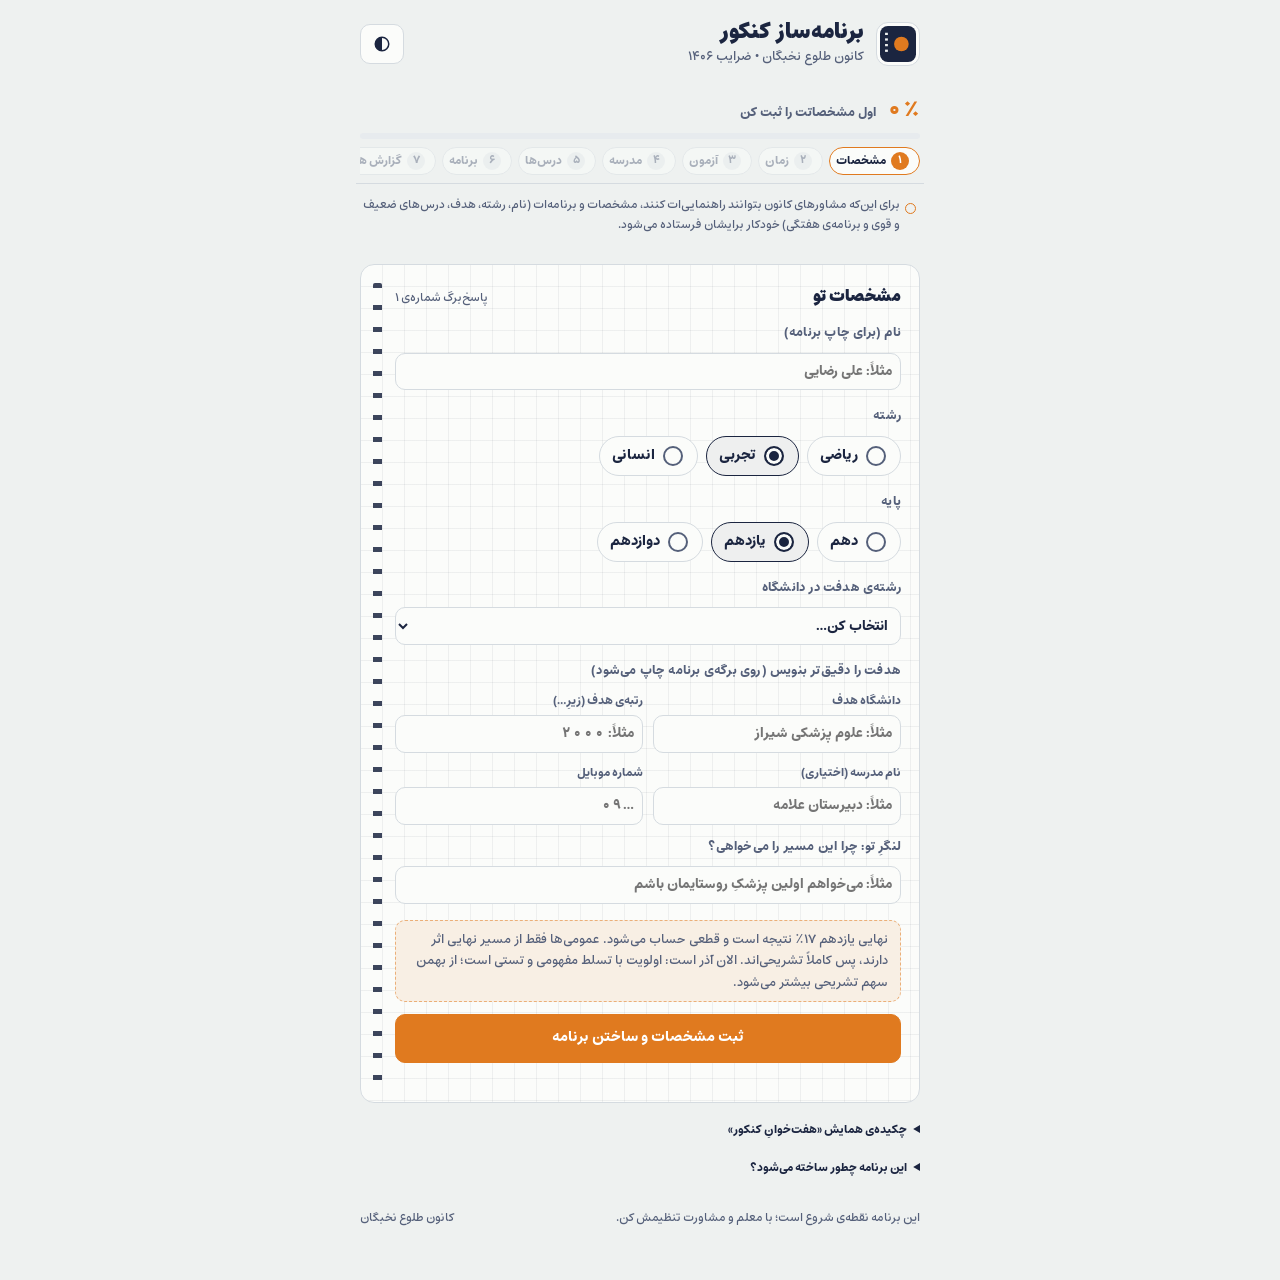
==== commit fa1ba74b: "Add files via upload" ====
--- a/index.html
+++ b/index.html
@@ -376,6 +376,20 @@
 .bale code{font-size:12px;background:var(--chip);padding:1px 6px;border-radius:5px;user-select:all}
 .bale-btns{display:flex;flex-wrap:wrap;gap:8px}.bale-btns .btn{text-decoration:none}
 .msgr{display:flex;flex-direction:column;gap:6px;margin:0 0 12px}.msgr .note{margin:0}
+.note.warnc{color:var(--weak)}
+.pslot{display:flex;align-items:center;gap:10px;flex-wrap:wrap;margin:-2px 0 12px}.pslot small{color:var(--ink2);font-size:12px}
+.btn.faint{opacity:.72;font-weight:500;font-size:13px;padding:7px 12px}.btn.faint:hover{opacity:1}
+@media print{.pslot{display:none!important}}
+.fire{margin-inline-start:auto;display:inline-flex;align-items:baseline;gap:3px;font-weight:900;font-size:15px;padding:2px 10px;border-radius:999px;background:color-mix(in srgb,#f08a24 16%,var(--sheet));border:1.5px solid color-mix(in srgb,#f08a24 55%,transparent);cursor:help}
+.fire small{font-size:11px;font-weight:700;color:var(--ink2)}.fire em{font-style:normal;font-size:11px}
+.fire.cold{filter:grayscale(1);opacity:.7}.fire.risk{animation:firepulse 1.6s ease-in-out infinite}
+@keyframes firepulse{50%{box-shadow:0 0 0 5px color-mix(in srgb,#f08a24 25%,transparent)}}
+@media (prefers-reduced-motion:reduce){.fire.risk{animation:none}}
+.btn.fwd{margin:8px 12px 0;font-size:12.5px;padding:5px 10px}
+li.moved>i{outline:2px dashed var(--accent);outline-offset:1px}
+li.moved>span:first-of-type::after{content:" ↻";color:var(--accent);font-weight:900}
+@media print{.fire,.btn.fwd{display:none!important}}
+.au-help{margin:6px 0 0;font-size:12.5px}
 
 /* pdf */
 #pdfbox .ph{display:flex;align-items:center;gap:12px;border-bottom:2px solid #1b2540;padding-bottom:6px;margin-bottom:8px}
@@ -411,7 +425,9 @@
 #pdfbox .pe u{font-size:8.5px;line-height:1.4}
 #pdfbox .ph img{height:70px}
 #pdfbox .pstamp{display:inline-block;font-size:11px;font-weight:700;border:1.5px dashed #b3262b;color:#b3262b;border-radius:6px;padding:0 8px;margin-inline-start:8px;vertical-align:middle}
-#pdfbox .pstamp.ok{border-style:solid;border-color:#23806d;color:#23806d}</style>
+#pdfbox .pstamp.ok{border-style:solid;border-color:#23806d;color:#23806d}
+#pdfbox .pslot{display:none!important}
+#pdfbox .fire,#pdfbox .btn.fwd{display:none!important}</style>
 <style>:root{padding-top:env(safe-area-inset-top,0px);padding-bottom:env(safe-area-inset-bottom,0px)}[hidden]{display:none!important}</style>
 </head>
 <body>
@@ -479,6 +495,13 @@
         <label>استراحت بین پارت‌ها<select id="brk"></select></label>
       </div>
     </div>
+    <div class="field sleep" style="margin-top:12px"><span class="lab">خواب شب 😴</span>
+      <div class="times">
+        <label>ساعت خواب<input type="time" id="t-bed" step="300"></label>
+        <label>ساعت بیداری<input type="time" id="t-wake" step="300"></label>
+      </div>
+      <p class="note" id="sleep-note" role="status" style="margin:6px 0 0"></p>
+    </div>
     <div class="field" style="margin-top:12px"><span class="lab">کلاس‌ها و کارهای ثابت</span>
       <p class="note" style="margin:0 0 6px">کلاس تقویتی، ورزش، استراحتِ بلندتر یا هر کار ثابتی؛ آن ساعت‌ها از مطالعه‌ی همان روز کم می‌شوند.</p>
       <div id="blocks"></div>
@@ -546,7 +569,7 @@
   </section>
 
   <section class="sheet fade" aria-labelledby="h-week" style="animation-delay:.25s" id="s-week" data-step="plan">
-    <div class="sh"><h2 id="h-week">برنامه‌ی هفتگی</h2><span id="edited" class="edited"></span></div>
+    <div class="sh"><h2 id="h-week">برنامه‌ی هفتگی</h2><span id="edited" class="edited"></span><span id="fire" class="fire" hidden></span></div>
     <div class="chips wkoff" id="wkoff" role="group" aria-label="کدام هفته"></div>
     <div class="nudge" id="rp-nudge" hidden>هفته رو به پایان است؛ پارت‌هایی را که خواندی تیک بزن و پایین صفحه گزارش این هفته را ثبت کن.</div>
     <div class="weekbar">
@@ -626,9 +649,9 @@
     get: function(k, d){ try { var v = localStorage.getItem('kp3:' + k); return v === null ? d : JSON.parse(v); } catch(e){ return d; } },
     set: function(k, v){ try { localStorage.setItem('kp3:' + k, JSON.stringify(v)); } catch(e){} }
   };
-  var KEYS = ['bot','tbot','via','msgr','baleOn','cpApplied','rv','scores','reg','step','maxStep','phone','sName','off','pp','inst','exFirst','exEvery','exSkip','anaN','blocks','brk','strat','norev','pg','wkPg','done','reports','boost','cov','wkOff','pgWk','anki','ex','exDay','exStart','exDur','exAna','name','goal','goalName','goalPrefix','gUni','gRank','gWhy','track','grade','school','sd','hs','ho','hd','fri','rev','lv','fav','tt','tss','tso','l1','l2','d1','d2','plan','planKey'];
-  var DEF = { bot:'', tbot:'', via:'', msgr:'b', baleOn:false, cpApplied:0, rv:null, scores:{}, reg:0, step:0, maxStep:0, phone:'', sName:'', off:{}, pp:{}, inst:'', exFirst:0, exEvery:14, exSkip:{}, anaN:1, blocks:[], brk:15, strat:'bal', norev:{}, pg:{}, wkPg:{}, done:{}, reports:[], boost:null, cov:{}, wkOff:0, pgWk:{}, anki:true, ex:true, exDay:6, exStart:'08:00', exDur:0, exAna:true, name:'', goal:'', goalName:'', goalPrefix:'دکتر', gUni:'', gRank:'', gWhy:'', track:'تجربی', grade:'11', school:true, sd:[1,1,1,1,1,0,0], hs:4, ho:10, hd:10, fri:true, rev:true, lv:{}, fav:{}, tt:null,
-    tss:'15:15', tso:'08:00', l1:'13:00', l2:'14:00', d1:'20:30', d2:'21:15', plan:null, planKey:'' };
+  var KEYS = ['sigMap','vapid','bed','wake','streak','mvDone','pushOn','bot','tbot','via','msgr','baleOn','cpApplied','rv','scores','reg','step','maxStep','phone','sName','off','pp','inst','exFirst','exEvery','exSkip','anaN','blocks','brk','strat','norev','pg','wkPg','done','reports','boost','cov','wkOff','pgWk','anki','ex','exDay','exStart','exDur','exAna','name','goal','goalName','goalPrefix','gUni','gRank','gWhy','track','grade','school','sd','hs','ho','hd','fri','rev','lv','fav','tt','tss','tso','l1','l2','d1','d2','plan','planKey'];
+  var DEF = { sigMap:{}, vapid:'', streak:null, mvDone:{}, pushOn:0, bot:'', tbot:'', via:'', msgr:'b', baleOn:false, cpApplied:0, rv:null, scores:{}, reg:0, step:0, maxStep:0, phone:'', sName:'', off:{}, pp:{}, inst:'', exFirst:0, exEvery:14, exSkip:{}, anaN:1, blocks:[], brk:15, strat:'bal', norev:{}, pg:{}, wkPg:{}, done:{}, reports:[], boost:null, cov:{}, wkOff:0, pgWk:{}, anki:true, ex:true, exDay:6, exStart:'08:00', exDur:0, exAna:true, name:'', goal:'', goalName:'', goalPrefix:'دکتر', gUni:'', gRank:'', gWhy:'', track:'تجربی', grade:'11', school:true, sd:[1,1,1,1,1,0,0], hs:4, ho:10, hd:10, fri:true, rev:true, lv:{}, fav:{}, tt:null,
+    tss:'15:15', tso:'08:00', bed:'23:00', wake:'06:30', l1:'13:00', l2:'14:00', d1:'20:30', d2:'21:15', plan:null, planKey:'' };
   var S = {}; KEYS.forEach(function(k){ S[k] = store.get(k, DEF[k]); });
   function save(){ KEYS.forEach(function(k){ store.set(k, S[k]); }); }
   var NOTE_SRC = [
@@ -846,13 +869,37 @@
     return out;
   }
   function fixedMin(d){ return fixedOf(d).reduce(function(a, f){ return a + f.e - f.s; }, 0); }
+  /* sleep: bedtime on the same evening (after midnight → +24h); at least 6 hours of sleep */
+  function bedMin(){ var b = tmin(S.bed || '23:00'); return b < 12 * 60 ? b + 1440 : b; }
+  function sleepMin(){ return ((tmin(S.wake || '06:30') - tmin(S.bed || '23:00')) % 1440 + 1440) % 1440; }
+  var CALM = 30;   // the last half hour before bed: no heavy parts
+  function overlap(a, b, c, d){ return Math.max(0, Math.min(b, d) - Math.max(a, c)); }
+  /* minutes free for parts on day d between its start and bedtime − CALM */
+  function freeMin(d){
+    var st = tmin(isSchool(d) ? S.tss : S.tso), end = bedMin() - CALM, f = end - st;
+    [[tmin(S.l1), tmin(S.l2)], [tmin(S.d1), tmin(S.d2)]].forEach(function(m){ f -= overlap(st, end, m[0], m[1]); });
+    fixedOf(d).forEach(function(x){ f -= overlap(st, end, x.s, x.e); });
+    return Math.max(0, f);
+  }
+  function capHalves(d){ return Math.max(0, Math.floor((freeMin(d) + BRK()) / (PART + BRK()) * 2)); }
   function dayHalves(){
     var out = [];
     for (var d = 0; d < 7; d++){
       var h = S.school ? (isSchool(d) ? S.hs : S.ho) : (d === 6 && S.fri ? Math.round(S.hd / 2) : S.hd);
-      out.push(Math.max(0, h - Math.ceil(fixedMin(d) / HALF)));
+      out.push(Math.max(0, Math.min(h - Math.ceil(fixedMin(d) / HALF), capHalves(d))));
     }
     return out;
+  }
+  function wantHalves(d){ var h = S.school ? (isSchool(d) ? S.hs : S.ho) : (d === 6 && S.fri ? Math.round(S.hd / 2) : S.hd); return Math.max(0, h - Math.ceil(fixedMin(d) / HALF)); }
+  function renderSleep(){
+    var el = document.getElementById('sleep-note'); if (!el) return;
+    var m = sleepMin(), h = Math.floor(m / 60), mm = m % 60, cut = [];
+    for (var d = 0; d < 7; d++) if (capHalves(d) < wantHalves(d)) cut.push(DAYS[d]);
+    el.className = 'note' + (m < 420 || cut.length ? ' warnc' : '');
+    el.textContent = 'خوابت: ' + fa(h) + ' ساعت' + (mm ? ' و ' + fa(mm) + ' دقیقه' : '') + '. '
+      + (m < 420 ? 'کمتر از ۷ ساعت است؛ برای حافظه و تمرکز، ۸ ساعت بهترین است. ' : m >= 480 ? 'عالی؛ خواب کافی نصفِ یادگیری است. ' : '')
+      + 'نیم ساعت آخر قبل از خواب پارت سنگین نمی‌گذاریم.'
+      + (cut.length ? ' ⚠️ به‌خاطر ساعت خواب، ' + cut.join('، ') + ' کمتر از ساعتی که خواستی پارت دارد؛ شروع را زودتر کن یا دیرتر بخواب.' : '');
   }
   function stepper(label, sub, k, min, max){
     var row = document.createElement('div'); row.className = 'step';
@@ -889,6 +936,7 @@
     [['t-ss','tss'],['t-so','tso'],['t-l1','l1'],['t-l2','l2'],['t-d1','d1'],['t-d2','d2']].forEach(function(p){ document.getElementById(p[0]).value = S[p[1]]; });
     renderExam(); renderBlocks();
     chips(document.getElementById('anki'), [[true,'بله'],[false,'نه']], S.anki, function(v){ S.anki = v; renderTime(); save(); renderWeek(); });
+    renderSleep();
   }
   function renderTotal(){
     var h = dayHalves(), T = h.reduce(function(a, b){ return a + b; }, 0) * HALF, F = 0;
@@ -1534,6 +1582,8 @@
       var tl = timeline(d, list), tot = list.reduce(function(a, p){ return a + p.len; }, 0) + fixedMin(d);
       var tag = isSchool(d) ? '<span class="tag">مدرسه</span>' : '<span class="tag off">' + (!S.school && d === 6 && S.fri ? 'نیم‌روز' : 'تعطیل') + '</span>';
       el.innerHTML = '<div class="dh"><b>' + DAYS[d] + '</b>' + tag + '<span class="dt">' + clock(tot) + '</span></div>';
+      var isToday = !S.wkOff && d === satIdx(todayJ()) && d < 6, allDone = list.length && list.every(function(p){ return dm[p.id]; }), nxp = (S.plan[d + 1] || []).filter(function(p){ return !dm[p.id]; })[0], hasNext = !!nxp && capLeft()[d] >= nxp.len;
+      if (isToday && allDone && hasNext){ var fb = document.createElement('button'); fb.type = 'button'; fb.className = 'btn ghost fwd'; fb.textContent = '⚡ وقت اضافه آوردم: یک پارت از فردا'; fb.onclick = function(){ pullForward(d); }; el.appendChild(fb); }
       if (!tl.some(function(e){ return !e.meal; })){ el.insertAdjacentHTML('beforeend', '<div class="empty">استراحت</div>'); box.appendChild(el); return; }
       var ul = document.createElement('ul'); ul.className = 'ss';
       var nextTT = (S.school && S.tt && S.sd[(d + 1) % 7]) ? (S.tt[(d + 1) % 7] || []) : [];
@@ -1548,6 +1598,7 @@
           : '<span>' + itemLabel(p.items[0]) + '<small>' + p.mode + (p.items[0].tk ? ' • ' + p.items[0].tk : '') + '</small>' + (prep ? '<em class="prep">کلاس فردا</em>' : '') + tpc(0) + '</span>';
         li.innerHTML = '<i style="--c:' + colorOf(p.mode) + '"></i>' + names + '<span class="rt"><time>' + fa(tstr(e.s)) + '–' + fa(tstr(e.e)) + '</time><button type="button" class="ck" aria-pressed="' + !!dm[p.id] + '" aria-label="خواندم"></button>' + (p.brk ? '<span class="brk-x">بعدش ' + fa(p.brk) + ' دقیقه استراحت</span>' : '') + '</span>';
         if (dm[p.id]) li.classList.add('done');
+        if (p.mv) li.classList.add('moved');
         li.querySelector('.ck').addEventListener('click', function(ev){ ev.stopPropagation(); if (dm[p.id]) delete dm[p.id]; else dm[p.id] = 1; save(); renderWeek(); });
         li.tabIndex = 0; li.setAttribute('role', 'button');
         if (sel === p.id || swapFrom === p.id) li.classList.add('sel');
@@ -1562,7 +1613,7 @@
       });
       el.appendChild(ul);
       var endT = 0; tl.forEach(function(e){ if (!e.meal && e.e > endT) endT = e.e; });
-      if (endT > 23 * 60 + 30) el.insertAdjacentHTML('beforeend', '<div class="warn">این روز ساعت ' + fa(tstr(endT)) + ' تمام می‌شود. شب‌بیداری بازدهی را می‌کُشد؛ شروع را جلو بیاور یا ساعت کمتری بگذار.</div>');
+      if (endT > bedMin() - CALM) el.insertAdjacentHTML('beforeend', '<div class="warn">این روز ساعت ' + fa(tstr(endT)) + ' تمام می‌شود ولی ساعت خوابت ' + fa(S.bed) + ' است. شروع را جلو بیاور یا یک پارت را جابه‌جا کن.</div>');
       box.appendChild(el);
     });
     renderPrint(); renderRep(); renderScores(); if (typeof renderReview === 'function' && document.getElementById('rv')) try { renderReview(); } catch(e){}
@@ -1647,7 +1698,15 @@
   [['g-uni','gUni'],['g-rank','gRank'],['g-why','gWhy']].forEach(function(p){ var el = document.getElementById(p[0]); el.value = S[p[1]] || ''; el.addEventListener('input', function(){ S[p[1]] = el.value; save(); showFuture(); renderPrint(); }); });
   document.getElementById('goal-prefix').addEventListener('change', function(ev){ S.goalPrefix = ev.target.value; save(); showFuture(); renderPrint(); });
   [['t-ss','tss'],['t-so','tso'],['t-l1','l1'],['t-l2','l2'],['t-d1','d1'],['t-d2','d2']].forEach(function(p){
-    document.getElementById(p[0]).addEventListener('change', function(ev){ if (ev.target.value){ S[p[1]] = ev.target.value; save(); renderWeek(); } });
+    document.getElementById(p[0]).addEventListener('change', function(ev){ if (ev.target.value){ var before = dayHalves().join(); S[p[1]] = ev.target.value; save(); renderSleep(); if (dayHalves().join() !== before) changed(true); else renderWeek(); } });
+  });
+  [['t-bed','bed'],['t-wake','wake']].forEach(function(p){
+    var el = document.getElementById(p[0]); el.value = S[p[1]];
+    el.addEventListener('change', function(){
+      if (!el.value) return; var old = S[p[1]]; S[p[1]] = el.value;
+      if (sleepMin() < 360){ S[p[1]] = old; el.value = old; var n = document.getElementById('sleep-note'); n.className = 'note warnc'; n.textContent = '⛔ کمتر از ۶ ساعت خواب مجاز نیست؛ بدن و حافظه‌ات به آن نیاز دارند. ساعت دیگری انتخاب کن.'; return; }
+      renderSleep(); changed(true);
+    });
   });
   document.getElementById('reset').addEventListener('click', function(){ changed(true); });
   document.getElementById('t-ex').addEventListener('change', function(ev){ var v = ev.target.value; if (!v) return;
@@ -1696,6 +1755,20 @@
   document.getElementById('consent').hidden = !(syncOn || IN_VIEWER);
   var devId = store.get('id', '');
   if (!devId){ devId = (Date.now().toString(36) + Math.random().toString(36).slice(2, 10)).replace(/[^a-z0-9]/g, ''); store.set('id', devId); }
+  /* how much a part matters if it has to give its place to a missed one:
+     konkur weight of the book × weak/strong × how far behind the exam budget it is (review parts and finished budgets matter less) */
+  function impOf(p){
+    var nx = nextExamJ(), soon = nx != null && nx - todayJ() <= 7;
+    return Math.round(Math.max.apply(null, p.items.map(function(x){
+      var info = binfo(x.b), lv = S.lv[key(x.b)] || 'm', st = EXP[x.b] ? statusOf(x.b) : null;
+      var f = (info.w || 1) * (lv === 'w' ? WEAK : lv === 's' ? STRONG : 1) * (x.rev ? 0.7 : 1) * (x.gen ? 0.85 : 1);
+      if (st) f *= { late: 1.4, unk: 1, on: 0.9, ok: 0.6 }[st.c] || 1;
+      if (soon && EXP[x.b] && EXP[x.b].maz) f *= 1.2;
+      return f;
+    })) * 100) / 100;
+  }
+  /* minutes still free on each day before bedtime (for moving missed parts there) */
+  function capLeft(){ return (S.plan || []).map(function(list, d){ var used = list.reduce(function(a, p){ return a + p.len + (p.brk || BRK()); }, 0); return Math.max(0, freeMin(d) - used); }); }
   function snapshot(ev){
     var res = compute(), g = goalInfo(), byLv = function(l){ return res.filter(function(x){ return x.lv === l; }).map(function(x){ return x.d.b; }); };
     var plan = (S.plan || []).map(function(list, d){
@@ -1703,7 +1776,7 @@
         if (e.meal) return { k: 'meal', t: e.meal, s: tstr(e.s), e: tstr(e.e) };
         if (e.fx) return { k: e.fx === 'blk' ? 'blk' : e.fx, t: e.label, s: tstr(e.s), e: tstr(e.e) };
         var tp = e.p.items.map(function(x, xi){ var t = TM[e.p.id + ':' + xi]; return t ? t.t : ''; }).filter(Boolean).join(' | ');
-        return { k: 'part', t: e.p.items.map(function(x){ return x.b; }).join(' + '), m: e.p.mode, tk: e.p.items.length === 1 ? (e.p.items[0].tk || '') : '', s: tstr(e.s), e: tstr(e.e), tp: tp, bg: e.p.items.length === 1 && TM[e.p.id + ':0'] ? TM[e.p.id + ':0'].bg : '', ok: doneMap()[e.p.id] ? 1 : 0 };
+        return { k: 'part', id: e.p.id, imp: impOf(e.p), mv: e.p.mv ? 1 : 0, t: e.p.items.map(function(x){ return x.b; }).join(' + '), m: e.p.mode, tk: e.p.items.length === 1 ? (e.p.items[0].tk || '') : '', s: tstr(e.s), e: tstr(e.e), tp: tp, bg: e.p.items.length === 1 && TM[e.p.id + ':0'] ? TM[e.p.id + ':0'].bg : '', ok: doneMap()[e.p.id] ? 1 : 0 };
       });
     });
     return { id: devId, v: 9, event: ev || 'save', name: (S.name || '').trim(), full: fullName(), track: S.track, grade: S.grade, gradeName: NAME[S.grade],
@@ -1714,7 +1787,7 @@
       weak: byLv('w'), strong: byLv('s'), fav: res.filter(function(x){ return x.fav; }).map(function(x){ return x.d.b; }),
       top: res.slice(0, 3).map(function(x){ return x.d.b; }),
       report: res.map(function(x){ return { b: x.d.b, m: x.m, t1: x.t1, t2: x.t2, lv: x.lv, fav: x.fav ? 1 : 0, gen: x.d.gen ? 1 : 0 }; }),
-      edited: !!S.planEdited, plan: plan, days: DAYS,
+      edited: !!S.planEdited, plan: plan, days: DAYS, cap: capLeft(), bed: S.bed, wake: S.wake, mvDone: Object.keys(S.mvDone || {}),
       inst: S.inst ? INST[S.inst].n : '', nextExam: nextExamJ() != null ? jlabel(nextExamJ(), true) : '', anaParts: anaParts(), strat: S.strat, brk: BRK(),
       blocks: (S.blocks || []).map(function(b){ return { t: b.t || b.k, s: b.s, e: b.e, days: b.days }; }), norev: Object.keys(S.norev).map(function(k){ return k.split('|')[2]; }),
       week: jlabel(weekStart()) + ' تا ' + jlabel(weekStart() + 6),
@@ -1722,6 +1795,7 @@
       phone: S.phone || '', sName: S.sName || '', reg: S.reg || 0, wk: weekStart(), sig: planSig(), raw: S.plan, rvMsg: rvMsg || '', rvState: rvState(),
       scores: scAll().slice(0, 10).map(function(x){ return { ex: (S.inst === 'maz' ? 'ماز ' : '') + jlabel(x.j), j: x.j, v: x.v }; }),
       donePct: (function(){ var ids = wkParts(), dm = doneMap(); return ids.length ? Math.round(ids.filter(function(i){ return dm[i]; }).length / ids.length * 100) : 0; })(),
+      sub: ev === 'sub' ? pushSub : undefined,
       reports: (S.reports || []).slice(0, 8).map(function(r){ return { label: r.label, pct: r.pct, behind: r.behind, reached: r.reached, unk: r.unk || [], ex: r.ex, at: r.at }; }), ua: (navigator.userAgent || '').slice(0, 120) };
   }
   var syncT = null, ready = false;
@@ -1810,11 +1884,12 @@
     box.className = 'rv rv-' + st;
     box.innerHTML = '<div class="rv-h"><b>' + t[0] + '</b>' + (r.at && st !== 'draft' ? '<small>' + new Date(r.at).toLocaleDateString('fa-IR') + '</small>' : '') + '</div><p>' + t[1] + '</p>'
       + ((st === 'fix' || st === 'ok') && r.note ? '<blockquote>' + esc(r.note) + (r.by ? '<cite>' + esc(r.by) + '</cite>' : '') + '</blockquote>' : '')
-      + ((st === 'fix' || st === 'ok') && r.aid ? '<div class="rv-au" id="rv-au"><button type="button" class="btn ghost" id="rv-play">🎧 پخش پیام صوتی مشاور</button></div>' : '')
+      + ((st === 'fix' || st === 'ok') && r.aid ? '<div class="rv-au" id="rv-au"><button type="button" class="btn ghost" id="rv-play">🎧 پخش پیام صوتی مشاور</button>' + (/iPhone|iPad|iPod/.test(navigator.userAgent) ? '<p class="note au-help">' + voiceHelp() + '</p>' : '') + '</div>' : '')
       + (canSend ? '<label class="rv-m">پیام برای مشاور (اختیاری)<input type="text" id="rv-msg" maxlength="200" placeholder="مثلاً: سه‌شنبه‌ها کلاس زبان دارم"></label><button type="button" class="btn acc" id="rv-send">' + (st === 'draft' ? 'ارسال برای بررسی مشاور' : 'ارسال دوباره برای مشاور') + '</button>' : '')
       + (st === 'pending' ? '<button type="button" class="btn ghost" id="rv-check">بررسی وضعیت</button>' : '')
       + (!syncOn ? '<p class="note" style="margin:6px 0 0">ارسال برای مشاور در نسخه‌ی روی سایت کانون فعال است.</p>' : '')
-      + (syncOn ? botCard() : '');
+      + (syncOn ? botCard() : '')
+      + (pushOk() ? (S.pushOn ? '<p class="note" style="margin:4px 0 0">🔔 اعلان‌های سایت روشن است.</p>' : '<div class="bale pushc"><b>🔔 اعلان روی همین گوشی</b><p>بدون پیام‌رسان هم یادآورها و جواب مشاور را به‌صورت اعلان بگیر.' + (/iPhone|iPad/.test(navigator.userAgent) && !navigator.standalone ? ' در آیفون اول سایت را با «Add to Home Screen» به صفحه‌ی اصلی اضافه کن و از همان‌جا باز کن.' : '') + '</p><button type="button" class="btn ghost" id="push-on">روشن کردن اعلان‌ها</button></div>') : '');
     var mi = document.getElementById('rv-msg'); if (mi && kept) mi.value = kept;
     var sb = document.getElementById('rv-send');
     if (sb) sb.onclick = function(){
@@ -1828,11 +1903,21 @@
       pl.textContent = 'در حال دریافت…'; pl.disabled = true;
       fetch(SYNC + '?action=audio&aid=' + encodeURIComponent(r.aid), { cache: 'force-cache' }).then(function(x){ return x.json(); }).then(function(j){
         if (!j.ok) throw 0;
-        document.getElementById('rv-au').innerHTML = '<audio controls autoplay src="data:' + esc(j.mime || 'audio/webm') + ';base64,' + j.b64 + '"></audio>';
+        var box2 = document.getElementById('rv-au'), mime = j.mime || 'audio/webm';
+        box2.innerHTML = '<audio controls autoplay src="data:' + esc(mime) + ';base64,' + j.b64 + '"></audio>';
+        var au = box2.querySelector('audio'), shown = false, help = function(){ if (shown) return; shown = true; box2.insertAdjacentHTML('beforeend', '<p class="note au-help">' + voiceHelp() + '</p>'); };
+        au.addEventListener('error', help);
+        var probe = document.createElement('audio'); if (!probe.canPlayType(mime.split(';')[0])) help();   // e.g. iPhone + ogg from Bale/Telegram
       }).catch(function(){ pl.disabled = false; pl.textContent = 'دریافت نشد؛ دوباره بزن'; });
     };
+    var po = document.getElementById('push-on'); if (po) po.onclick = function(){ enablePush(po); };
     var cb = document.getElementById('rv-check'); if (cb) cb.onclick = function(){ cb.textContent = 'در حال بررسی…'; pullReview(true); };
     var pb2 = document.getElementById('print'); pb2.textContent = st === 'ok' ? 'چاپ برنامه‌ی نهایی' : 'چاپ پیش‌نویس';
+    // before the counselor approves: the draft print is quiet and sits under «send to counselor»
+    var wb = document.querySelector('#s-week .weekbar'), draft = syncOn && st !== 'ok';
+    if (draft){ var slot = document.getElementById('pslot'); if (!slot){ slot = document.createElement('div'); slot.id = 'pslot'; slot.className = 'pslot'; box.after(slot); } slot.appendChild(pb2); pb2.className = 'btn ghost faint';
+      if (!document.getElementById('pnote')) slot.insertAdjacentHTML('beforeend', '<small id="pnote">بهتر است اول مشاور تأیید کند، بعد چاپ کنی.</small>'); }
+    else { wb.insertBefore(pb2, wb.firstChild); pb2.className = 'btn acc'; var sl = document.getElementById('pslot'); if (sl) sl.remove(); }
   }
   /* bots: Bale and (optionally) Telegram. A bot can't message anyone first, so the student taps Start once; the link carries their id. */
   var PNAME = { b: 'بله', t: 'تلگرام' };
@@ -1864,12 +1949,93 @@
     chips(document.getElementById('msgr'), opts, S.msgr, function(v){ S.msgr = v; save(); renderMsgr(); renderReview(); });
     document.getElementById('msgr-note').textContent = S.msgr ? 'با زدن «ثبت»، ربات ' + PNAME[S.msgr] + ' باز می‌شود؛ آنجا فقط یک بار «شروع» (Start) را بزن تا روی همین ثبت‌نام فعال شود.' + (S.msgr === 't' ? ' (تلگرام فقط با فیلترشکن باز می‌شود.)' : '') : 'بعداً هم از بخش «بررسی مشاور» می‌توانی وصل شوی.';
   }
+  /* why a voice note may not play in the browser (iPhone can't play ogg/webm) and where to hear it instead */
+  function voiceHelp(){
+    return S.baleOn
+      ? '🎧 اگر پخش نشد: مرورگرِ آیفون بعضی فایل‌های صوتی را پخش نمی‌کند. همین پیام صوتی در ربات ' + PNAME[S.via || 'b'] + ' هم برایت فرستاده شده؛ ربات را باز کن و همان‌جا گوش بده.'
+      : '🎧 اگر پخش نشد: مرورگرِ آیفون بعضی فایل‌های صوتی را پخش نمی‌کند. به ربات کانون در بله یا تلگرام وصل شو (دکمه‌ی پایین همین کادر)؛ از این به بعد پیام‌های صوتی مشاور همان‌جا برایت می‌آید و در ربات «📋 وضعیت برنامه» را بزن تا همین پیام را هم بگیری.';
+  }
+  /* ticks, moves and streak decided in the bot */
+  function findS(id){ for (var d = 0; d < 7; d++) for (var i = 0; i < (S.plan[d] || []).length; i++) if (String(S.plan[d][i].id) === String(id)) return [d, i]; return null; }
+  function movePart(mv){
+    if (mv.k === 'b'){ var eb = EXP[mv.book]; if (eb) S.pp[key(mv.book)] = { j: eb.j, o: eb.P || 1, wk: wkKey() }; return 'quiet'; }   // budget finished early
+    var a = findS(mv.pid); if (!a) return false;
+    if (mv.k === 'd'){   // started late: this part (and so the rest of the day) starts `min` minutes later
+      var ent = timeline(a[0], S.plan[a[0]]).filter(function(x){ return x.p && x.p.id === S.plan[a[0]][a[1]].id; })[0]; if (!ent) return false;
+      S.plan[a[0]][a[1]].start = tstr(ent.s + (+mv.min || 0)); return true;
+    }
+    if (mv.k === 'c'){   // this session goes to another (behind) book
+      var bi = binfo(mv.book), pc = S.plan[a[0]][a[1]];
+      pc.items = pc.items.map(function(x){ return { b: mv.book, mode: x.mode, gen: !!bi.gen, rev: false, fav: false, src: bi.src || mv.book }; }); pc.mv = 1; return true;
+    }
+    if (mv.k === 'x'){   // one extra session of a book that is behind
+      if (findS(mv.nid)) return false;
+      var cp = JSON.parse(JSON.stringify(S.plan[a[0]][a[1]])), Lx = S.plan[+mv.to]; if (!Lx) return false;
+      cp.id = +mv.nid; cp.start = null; cp.mv = 1;
+      if (mv.rep){ var rb = findS(mv.rep); if (!rb || rb[0] !== +mv.to) return false; Lx.splice(rb[1], 1, cp); } else Lx.push(cp);
+      return true;
+    }
+    var p = S.plan[a[0]][a[1]], L = S.plan[+mv.to]; if (!L) return false;
+    if (mv.k === 'r'){ var b = findS(mv.rep); if (!b || b[0] !== +mv.to) return false; S.plan[a[0]].splice(a[1], 1); b = findS(mv.rep); L.splice(b[1], 1, p); }
+    else { S.plan[a[0]].splice(a[1], 1); L.push(p); }
+    p.mv = 1; p.start = null; return true;
+  }
+  function keepApproval(fn){   // moving a part after the counselor's approval doesn't need a new approval
+    var was = rvState(); fn();
+    if (S.rv && S.rv.sig && (was === 'ok' || was === 'pending')){ var o = S.rv.sig, n = planSig(); if (o !== n){ S.sigMap = S.sigMap || {}; S.sigMap[o] = n; S.rv.sig = n; } }
+  }
+  function applyServer(j){
+    var ch = false, t = j.ticks;
+    if (t && t.wk === weekStart()){
+      var dm = doneMap(); (t.ok || []).forEach(function(id){ if (!dm[id]){ dm[id] = 1; ch = true; } });
+      S.mvDone = S.mvDone || {};
+      keepApproval(function(){ (t.mv || []).forEach(function(m){ if (S.mvDone[m.id]) return; var r = movePart(m); if (r === false && m.k !== 'd') return; S.mvDone[m.id] = 1; ch = true; if (r === true) S.planEdited = true; }); });
+    }
+    if (j.streak && JSON.stringify(j.streak) !== JSON.stringify(S.streak)){ S.streak = j.streak; ch = true; }
+    if (j.vapid !== undefined && (j.vapid || '') !== (S.vapid || '')){ S.vapid = j.vapid || ''; }
+    if (j.push !== undefined && !!j.push !== !!S.pushOn){ S.pushOn = j.push ? 1 : 0; ch = true; }
+    if (ch){ _save2(); renderWeek(); }
+    renderFire();
+  }
+  function renderFire(){
+    var el = document.getElementById('fire'), z = S.streak; if (!el) return;
+    el.hidden = !syncOn || !z;
+    if (!z) return;
+    el.className = 'fire' + (z.n ? '' : ' cold') + (!z.safe && z.n ? ' risk' : '');
+    el.innerHTML = '🔥 ' + fa(z.n) + '<small>' + (z.n ? 'روز' : 'زنجیره') + '</small>' + (z.fz ? '<em>' + Array(z.fz + 1).join('❄️') + '</em>' : '');
+    el.title = (z.n ? fa(z.n) + ' روز پشت‌سرهم همه‌ی پارت‌ها را خواندی' : 'یک روز را کامل کن تا زنجیره شروع شود') + ' • بهترین: ' + fa(z.best) + ' روز' + (z.total ? ' • امروز ' + fa(z.done) + ' از ' + fa(z.total) : '') + (z.fz ? ' • ❄️ هر یخ یک روز جامانده را می‌پوشاند' : '');
+  }
+  /* «⚡ وقت اضافه آوردم»: the first unfinished part of tomorrow comes to today */
+  function pullForward(d){
+    var dm = doneMap(), next = (S.plan[d + 1] || []).filter(function(p){ return !dm[p.id]; })[0]; if (!next) return;
+    keepApproval(function(){ var a = find(next.id); S.plan[a[0]].splice(a[1], 1); next.mv = 1; next.start = null; S.plan[d].push(next); S.planEdited = true; });
+    save(); renderWeek(); push('save');
+  }
+  /* web push: notifications from the site itself */
+  function b64uBytes(s){ s = s.replace(/-/g, '+').replace(/_/g, '/'); var r = atob(s + '==='.slice((s.length + 3) % 4)), a = new Uint8Array(r.length); for (var i = 0; i < r.length; i++) a[i] = r.charCodeAt(i); return a; }
+  function pushOk(){ return syncOn && S.vapid && 'serviceWorker' in navigator && 'PushManager' in window && 'Notification' in window; }
+  function enablePush(btn){
+    if (!pushOk()) return;
+    var say = function(t){ if (btn) btn.textContent = t; };
+    say('در حال روشن کردن…');
+    Notification.requestPermission().then(function(perm){
+      if (perm !== 'granted') throw new Error('اجازه داده نشد');
+      return navigator.serviceWorker.ready;
+    }).then(function(reg){
+      return reg.pushManager.getSubscription().then(function(old){ return old || reg.pushManager.subscribe({ userVisibleOnly: true, applicationServerKey: b64uBytes(S.vapid) }); });
+    }).then(function(sub){
+      pushSub = sub.toJSON(); S.pushOn = 1; _save2(); push('sub'); renderReview();
+    }).catch(function(e){ say('روشن نشد: ' + (e && e.message ? e.message : 'مرورگر اجازه نداد')); });
+  }
+  var pushSub = null;
+  try { if ('caches' in window && syncOn) caches.open('kp-meta').then(function(c){ c.put('./kp-meta', new Response(JSON.stringify({ sync: SYNC, id: devId }))); }); } catch(e){}
   var rvT = null;
   function pullReview(manual){
     if (!syncOn) return;
     fetch(SYNC + '?action=status&id=' + encodeURIComponent(devId) + '&t=' + Date.now(), { cache: 'no-store' }).then(function(r){ return r.json(); }).then(function(j){
       if (!j.ok) throw 0;
       setBots(j); if (!S.reg) return;
+      applyServer(j);
       var r = j.review;
       if (r && r.cplan && r.cpv && r.cpv !== S.cpApplied && r.wk === weekStart()){
         var mx = 0; r.cplan.forEach(function(l){ l.forEach(function(p){ if (p.id > mx) mx = p.id; }); });
@@ -1880,6 +2046,7 @@
       }
       if (r && r.st){
         var old = JSON.stringify(S.rv), keepSig = r.cpv && r.cpv === S.cpApplied && S.rv ? S.rv.sig : r.sig;
+        for (var g = 0; g < 20 && S.sigMap && S.sigMap[keepSig]; g++) keepSig = S.sigMap[keepSig];   // parts moved after approval keep the approval
         S.rv = { st: r.st, sig: keepSig, note: r.note, at: r.at, by: r.by, aid: r.aid, ed: r.cpv && r.cpv === S.cpApplied ? 1 : 0 };
         if (old !== JSON.stringify(S.rv)){ _save2(); renderPrint(); renderReview(); return; }
       }
@@ -1936,9 +2103,9 @@
   renderAll(false);
   showStep(S.step || 'me');
   ready = true;
-  renderReview(); renderMsgr(); setTimeout(function(){ pullReview(false); }, S.reg ? 1500 : 300);
+  renderReview(); renderMsgr(); renderFire(); setTimeout(function(){ pullReview(false); }, S.reg ? 1500 : 300);
   if (syncOn && S.reg && (store.get('pending', '') || !store.get('synced', 0) || Date.now() - store.get('synced', 0) > 864e5)) setTimeout(function(){ push(store.get('pending', '') || 'open'); }, 3000);
-  window.__kp = { S: S, compute: compute, buildPlan: buildPlan, timeline: timeline, dayHalves: dayHalves, renderAll: renderAll, sampleTT: sampleTT, snapshot: snapshot, push: push, makePdf: makePdf };
+  window.__kp = { planSig: planSig, weekStart: weekStart, S: S, compute: compute, buildPlan: buildPlan, timeline: timeline, dayHalves: dayHalves, renderAll: renderAll, sampleTT: sampleTT, snapshot: snapshot, push: push, makePdf: makePdf };
 })();
 </script>
 
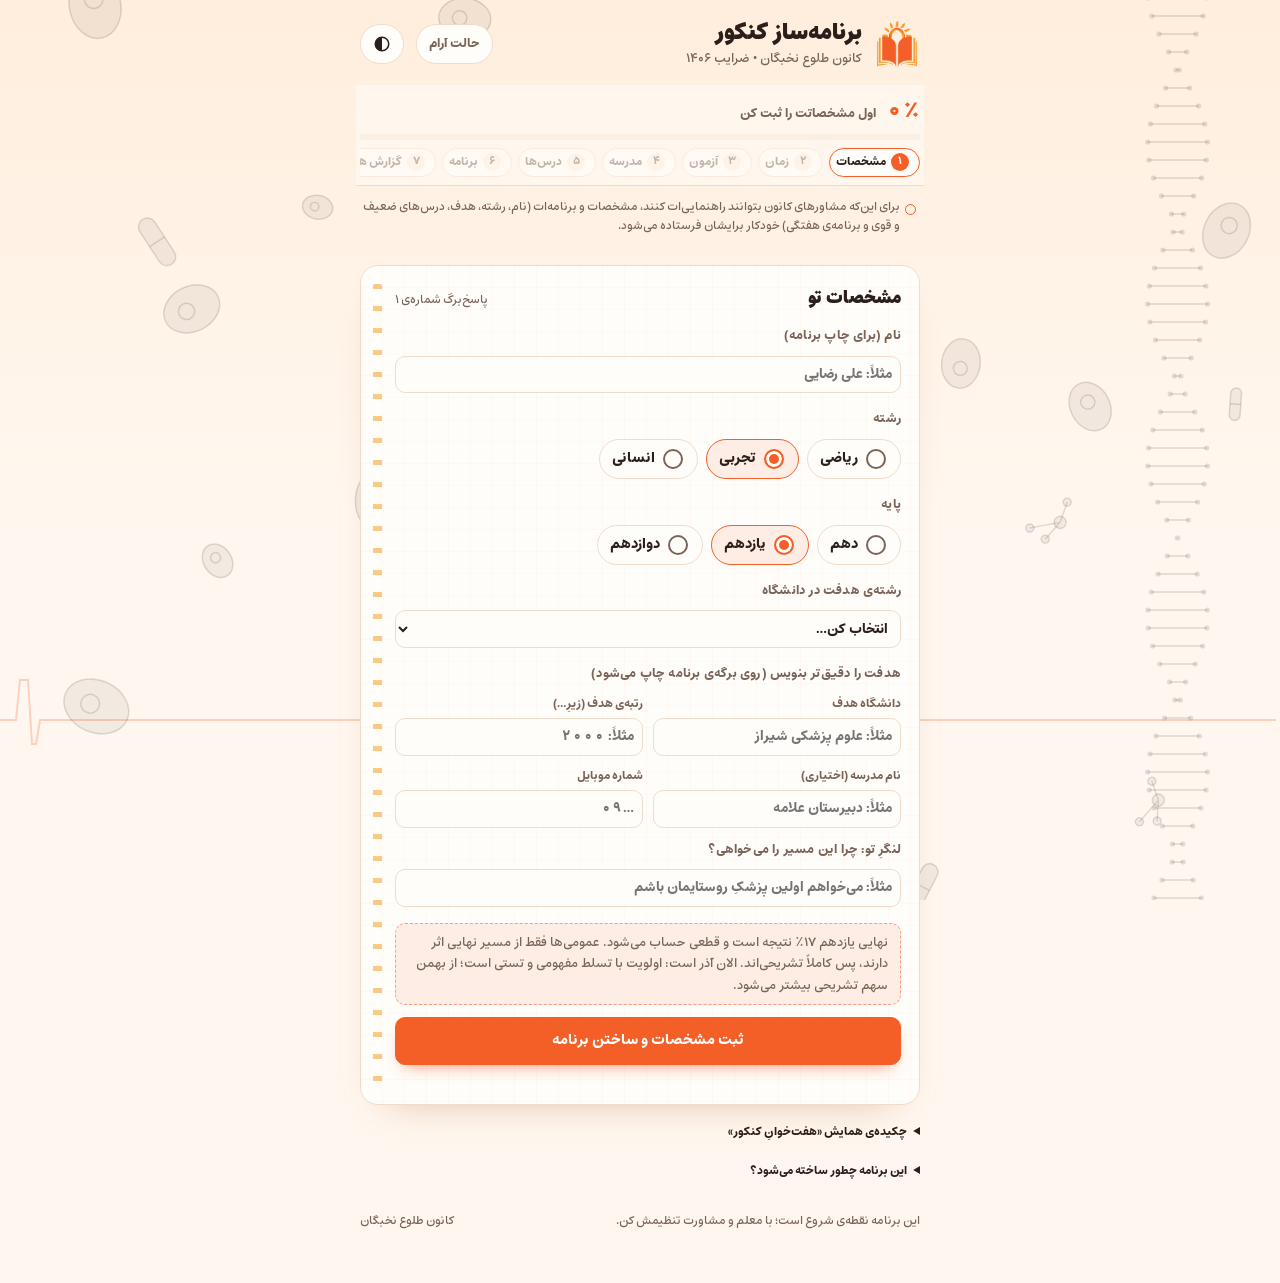
==== commit e769a1af: "Add files via upload" ====
--- a/index.html
+++ b/index.html
@@ -5,10 +5,12 @@
 <meta name="viewport" content="width=device-width,initial-scale=1,viewport-fit=cover">
 <title>برنامه‌ساز کنکور</title>
 <meta name="claude:viewport-fit-sides" content="cover">
-<meta name="theme-color" content="#1b2540">
+<meta name="theme-color" content="#fff3e6" media="(prefers-color-scheme: light)">
+<meta name="theme-color" content="#0d1022" media="(prefers-color-scheme: dark)">
+<link rel="icon" type="image/png" sizes="48x48" href="[data-uri]">
 <meta name="description" content="برنامه‌ی هفتگی مطالعه بر اساس ضرایب کنکور ۱۴۰۶">
 <link rel="manifest" href="manifest.json">
-<link rel="apple-touch-icon" href="icon-192.png">
+<link rel="apple-touch-icon" href="apple-touch-icon.png">
 <meta name="apple-mobile-web-app-capable" content="yes">
 <style>
 @font-face{font-family:"Estedad";src:url([data-uri]) format("woff2");font-weight:900;font-display:swap}
@@ -236,6 +238,7 @@
 .future q{display:block;margin-top:6px;font-weight:700;font-size:14px;color:var(--ink);quotes:"«" "»"}
 @media print{
   .pa{display:flex;gap:10px;margin-bottom:8px;-webkit-print-color-adjust:exact;print-color-adjust:exact}
+  .pimg{width:24mm;height:24mm;object-fit:cover;border-radius:3mm;flex:none;border:2px solid #f49f28}
   .pq{flex:2;border:2px solid #e07a1f;background:#fff4e8;border-radius:8px;padding:6px 12px;font-size:17px;font-weight:900;line-height:1.5}
   .pg{flex:1;border:2px solid #1b2540;border-radius:8px;padding:6px 12px;font-size:13px;line-height:1.5}
   .pq small,.pg small{display:block;font-size:10px;font-weight:700;color:#666}
@@ -408,6 +411,7 @@
 #pdfbox .pe.meal{border-right-color:#bbb;color:#777}
 #pdfbox .pf{display:flex;justify-content:space-between;margin-top:6px;font-size:10px;color:#444}
 #pdfbox .pa{display:flex;gap:10px;margin-bottom:8px;-webkit-print-color-adjust:exact;print-color-adjust:exact}
+#pdfbox .pimg{width:24mm;height:24mm;object-fit:cover;border-radius:3mm;flex:none;border:2px solid #f49f28}
 #pdfbox .pq{flex:2;border:2px solid #e07a1f;background:#fff4e8;border-radius:8px;padding:6px 12px;font-size:17px;font-weight:900;line-height:1.5}
 #pdfbox .pg{flex:1;border:2px solid #1b2540;border-radius:8px;padding:6px 12px;font-size:13px;line-height:1.5}
 #pdfbox .pq small,#pdfbox .pg small{display:block;font-size:10px;font-weight:700;color:#666}
@@ -428,16 +432,111 @@
 #pdfbox .pstamp.ok{border-style:solid;border-color:#23806d;color:#23806d}
 #pdfbox .pslot{display:none!important}
 #pdfbox .fire,#pdfbox .btn.fwd{display:none!important}</style>
+<style id="theme">/* =====================================================================
+   theme.css — the visual layer of «برنامه‌ساز کنکور» (طلوع)
+   Only colors, type sizes, radii, shadows and decoration live here.
+   Safe to edit (by hand or with another AI) as long as you:
+     • keep every token NAME below (values can change),
+     • don't rename or hide ids / classes used by the page,
+     • keep everything inside the  @media screen  block (print/PDF has its own styles).
+   See DESIGN-GUIDE.md.
+   ===================================================================== */
+@media screen{
+/* ---------- tokens: dawn (light) ---------- */
+:root{
+  --bg:#fff7ef; --sheet:#fffdfa; --grid:rgba(244,95,39,.035); --ink:#2a1f1a; --ink2:#7a6458; --line:#f0dccb;
+  --accent:#f45f27; --accent-ink:#ffffff; --weak:#c2362f; --strong:#2f8f6b; --mark:#f49f28; --chip:#fbeee2;
+  --gold:#f49f28; --leaf:#f7b955; --sky1:#ffeedd; --sky2:#ffe1c4; --scene:#3a2a22; --glyph:42,31,26; --glow:244,95,39;
+  --shadow:0 18px 40px -28px rgba(160,70,20,.45); --r:18px;
+}
+/* ---------- tokens: night sky (dark) ---------- */
+@media (prefers-color-scheme:dark){:root:not([data-theme="light"]){
+  --bg:#0d1022; --sheet:#151a33; --grid:rgba(255,179,71,.03); --ink:#f4ece4; --ink2:#b3a7b8; --line:#2b3157;
+  --accent:#ff7a3d; --accent-ink:#1a0d05; --weak:#ff6b6b; --strong:#5fd3a5; --mark:#ffb347; --chip:#20264a;
+  --gold:#ffb347; --leaf:#ffc66b; --sky1:#151a3d; --sky2:#2a2350; --scene:#080a18; --glyph:244,236,228; --glow:255,140,70;
+  --shadow:0 18px 44px -26px rgba(0,0,0,.7); color-scheme:dark}}
+:root[data-theme="dark"]{
+  --bg:#0d1022; --sheet:#151a33; --grid:rgba(255,179,71,.03); --ink:#f4ece4; --ink2:#b3a7b8; --line:#2b3157;
+  --accent:#ff7a3d; --accent-ink:#1a0d05; --weak:#ff6b6b; --strong:#5fd3a5; --mark:#ffb347; --chip:#20264a;
+  --gold:#ffb347; --leaf:#ffc66b; --sky1:#151a3d; --sky2:#2a2350; --scene:#080a18; --glyph:244,236,228; --glow:255,140,70;
+  --shadow:0 18px 44px -26px rgba(0,0,0,.7); color-scheme:dark}
+
+/* ---------- page: a sky that is dawn by day and stars by night ---------- */
+body{background:linear-gradient(180deg,var(--sky1) 0,var(--bg) 520px) var(--bg) no-repeat}
+#kpbg{position:fixed;inset:0;width:100%;height:100%;z-index:0;pointer-events:none}
+#kpfx{position:fixed;inset:0;width:100%;height:100%;z-index:60;pointer-events:none}
+.wrap{position:relative;z-index:1}
+
+/* ---------- header ---------- */
+.logo{background:transparent;border:0;border-radius:0;width:46px;height:46px}
+.logo img{width:46px;height:46px;object-fit:contain;padding:0}
+.brand h1{font-size:23px}
+.brand p{color:var(--ink2)}
+.iconbtn{border-radius:999px;border-color:var(--line)}
+
+/* ---------- cards («برگه»): warmer, softer, the answer-sheet marks become sunrise dots ---------- */
+.sheet{border-radius:var(--r);border-color:var(--line);box-shadow:var(--shadow)}
+.sheet::after{background:repeating-linear-gradient(to bottom,var(--mark) 0 5px,transparent 5px 22px);opacity:.55}
+.sh h2{font-size:18px}
+.chip[aria-pressed="true"]{border-color:var(--accent);background:color-mix(in srgb,var(--accent) 10%,var(--sheet))}
+.chip[aria-pressed="true"]::before{background:var(--accent);border-color:var(--accent)}
+.btn.acc,.btn.acc:hover{box-shadow:0 8px 18px -10px rgba(var(--glow),.9)}
+.day{border-radius:16px;border-color:var(--line)}
+.dh{background:color-mix(in srgb,var(--gold) 12%,var(--sheet))}
+.ss li.done{background:color-mix(in srgb,var(--strong) 10%,transparent)}
+.t1{background:var(--ink)} .t2{background:var(--accent)}
+
+/* ---------- goal frame ---------- */
+.gf{display:grid;grid-template-columns:minmax(0,1fr) 168px;background:var(--sheet);border:1.5px solid var(--line);border-radius:22px;overflow:hidden;box-shadow:var(--shadow)}
+.gf-t{padding:16px 18px;display:flex;flex-direction:column;gap:6px;min-width:0}
+.gf-eb{font-size:12px;font-weight:900;color:var(--accent);letter-spacing:.2px}
+.gf-name{margin:0;font-family:var(--display);font-weight:900;font-size:clamp(26px,7vw,36px);line-height:1.2;text-wrap:balance}
+.gf-sub{margin:0;font-weight:700;font-size:14px}
+.gf-why{margin:2px 0 0;color:var(--ink2);font-size:13.5px;border-right:3px solid var(--gold);padding-right:9px}
+.gf-cheer{margin:2px 0 0;font-weight:900;font-size:13.5px;color:var(--accent);min-height:1.5em}
+.gf-stats{display:flex;flex-wrap:wrap;gap:6px;margin-top:4px}
+.gf-stat{background:var(--chip);border-radius:12px;padding:4px 10px;display:flex;flex-direction:column;line-height:1.35;min-width:74px}
+.gf-stat b{font-family:var(--display);font-weight:900;font-size:18px;font-variant-numeric:tabular-nums}
+.gf-stat span{font-size:11px;color:var(--ink2);font-weight:700}
+.gf-stat.fire b{color:var(--accent)}
+.gf-ph{position:relative;min-height:200px;background:linear-gradient(180deg,var(--sky2),var(--sky1));overflow:hidden}
+.gf-ph img{position:absolute;inset:0;width:100%;height:100%;object-fit:cover}
+.gf-ph svg{position:absolute;inset:0;width:100%;height:100%}
+.gf-ph.has svg .scene{opacity:0}
+.gf-ph.has svg .sky{opacity:.35}
+.gf-act{position:absolute;bottom:8px;inset-inline:8px;display:flex;gap:6px;flex-wrap:wrap;justify-content:center}
+.gf-act label,.gf-act button{background:rgba(20,12,8,.62);color:#fff;border:0;font:inherit;font-size:11.5px;font-weight:700;border-radius:999px;padding:4px 10px;cursor:pointer}
+.gf-act input{position:absolute;opacity:0;width:1px;height:1px}
+.gf-act label:focus-within,.gf-act button:focus-visible{outline:2px solid var(--gold);outline-offset:2px}
+.gf-share{border:1.5px solid var(--line);background:var(--sheet);color:var(--ink);font:inherit;font-size:12px;font-weight:700;border-radius:999px;padding:4px 12px;cursor:pointer;align-self:flex-start;margin-top:4px}
+@media (max-width:480px){.gf{grid-template-columns:1fr}.gf-ph{min-height:170px;order:-1}}
+
+/* ---------- streak & celebrations ---------- */
+.fire{background:color-mix(in srgb,var(--accent) 14%,var(--sheet));border-color:color-mix(in srgb,var(--accent) 50%,transparent)}
+.kp-cele{position:fixed;inset:0;z-index:50;display:grid;place-items:center;pointer-events:none;padding:24px}
+.kp-cele div{background:var(--sheet);border:1.5px solid var(--line);border-radius:22px;box-shadow:var(--shadow);padding:18px 24px;text-align:center;max-width:340px;animation:celeIn .5s cubic-bezier(.3,1.5,.5,1) both}
+.kp-cele b{display:block;font-family:var(--display);font-weight:900;font-size:22px;color:var(--accent)}
+.kp-cele span{font-size:14px;color:var(--ink)}
+.kp-cele.out div{animation:celeOut .45s ease both}
+@keyframes celeIn{from{transform:scale(.7) translateY(20px);opacity:0}to{transform:none;opacity:1}}
+@keyframes celeOut{to{transform:translateY(-14px);opacity:0}}
+.calmbtn{border:1px solid var(--line);background:var(--sheet);color:var(--ink2);border-radius:999px;height:40px;padding:0 12px;font:inherit;font-size:12.5px;font-weight:700;cursor:pointer}
+.calmbtn[aria-pressed="true"]{color:var(--accent);border-color:var(--accent)}
+}
+</style>
+<link rel="stylesheet" href="theme.css">
 <style>:root{padding-top:env(safe-area-inset-top,0px);padding-bottom:env(safe-area-inset-bottom,0px)}[hidden]{display:none!important}</style>
 </head>
 <body>
 
 
+<canvas id="kpbg" aria-hidden="true"></canvas><canvas id="kpfx" aria-hidden="true"></canvas>
 <div class="wrap">
   <header class="top">
-    <div class="logo"><img id="logo" alt="لوگوی کانون طلوع نخبگان" src="[data-uri]"></div>
+    <div class="logo"><img id="logo" alt="لوگوی کانون طلوع نخبگان" src="[data-uri]"></div>
     <div class="brand"><h1>برنامه‌ساز کنکور</h1><p>کانون طلوع نخبگان • ضرایب ۱۴۰۶</p></div>
     <button class="iconbtn" id="install" hidden>نصب روی گوشی</button>
+    <button class="calmbtn" id="calm" type="button" aria-pressed="false">حالت آرام</button>
     <button class="iconbtn" id="theme" aria-label="تغییر حالت روشن و تیره"><svg width="18" height="18" viewBox="0 0 24 24" aria-hidden="true"><circle cx="12" cy="12" r="9" fill="none" stroke="currentColor" stroke-width="2"/><path d="M12 3a9 9 0 0 0 0 18z" fill="currentColor"/></svg></button>
   </header>
   <nav class="stepper" id="stepper" aria-label="مراحل ساخت برنامه">
@@ -445,6 +544,7 @@
     <div class="sp-bar"><i id="sp-fill"></i></div>
     <div class="sp-chips" id="sp-chips"></div>
   </nav>
+  <section class="gf" id="gf" hidden></section>
   <p class="consent" id="consent" hidden>برای این‌که مشاورهای کانون بتوانند راهنمایی‌ات کنند، مشخصات و برنامه‌ات (نام، رشته، هدف، درس‌های ضعیف و قوی و برنامه‌ی هفتگی) خودکار برایشان فرستاده می‌شود.</p>
 
   <section class="sheet fade" aria-labelledby="h-me" data-step="me">
@@ -825,6 +925,7 @@
     else { el.hidden = false; el.innerHTML = '<small>از امروز صدایت می‌کنیم</small><b>' + esc(fullName()) + '</b><span>' + esc(goalLine()) + '</span>' + (S.gWhy ? '<q>' + esc(S.gWhy) + '</q>' : ''); }
     var h = document.getElementById('h-week');
     h.textContent = n ? 'برنامه‌ی هفتگیِ ' + fullName() : 'برنامه‌ی هفتگی';
+    if (typeof gimg !== 'undefined'){ renderGF(); bgRefresh(); }
   }
   function renderGoal(){
     var sel = document.getElementById('goal'), list = GOALS[S.track] || [];
@@ -1599,7 +1700,7 @@
         li.innerHTML = '<i style="--c:' + colorOf(p.mode) + '"></i>' + names + '<span class="rt"><time>' + fa(tstr(e.s)) + '–' + fa(tstr(e.e)) + '</time><button type="button" class="ck" aria-pressed="' + !!dm[p.id] + '" aria-label="خواندم"></button>' + (p.brk ? '<span class="brk-x">بعدش ' + fa(p.brk) + ' دقیقه استراحت</span>' : '') + '</span>';
         if (dm[p.id]) li.classList.add('done');
         if (p.mv) li.classList.add('moved');
-        li.querySelector('.ck').addEventListener('click', function(ev){ ev.stopPropagation(); if (dm[p.id]) delete dm[p.id]; else dm[p.id] = 1; save(); renderWeek(); });
+        li.querySelector('.ck').addEventListener('click', function(ev){ ev.stopPropagation(); var was = !!dm[p.id], bt = this; if (was) delete dm[p.id]; else dm[p.id] = 1; save(); renderWeek(); onTick(bt, was); });
         li.tabIndex = 0; li.setAttribute('role', 'button');
         if (sel === p.id || swapFrom === p.id) li.classList.add('sel');
         var act = function(){
@@ -1616,7 +1717,7 @@
       if (endT > bedMin() - CALM) el.insertAdjacentHTML('beforeend', '<div class="warn">این روز ساعت ' + fa(tstr(endT)) + ' تمام می‌شود ولی ساعت خوابت ' + fa(S.bed) + ' است. شروع را جلو بیاور یا یک پارت را جابه‌جا کن.</div>');
       box.appendChild(el);
     });
-    renderPrint(); renderRep(); renderScores(); if (typeof renderReview === 'function' && document.getElementById('rv')) try { renderReview(); } catch(e){}
+    renderPrint(); renderRep(); renderScores(); renderGF(); bgRefresh(); if (typeof renderReview === 'function' && document.getElementById('rv')) try { renderReview(); } catch(e){}
   }
   function find(id){ for (var d = 0; d < 7; d++) for (var i = 0; i < S.plan[d].length; i++) if (S.plan[d][i].id === id) return [d, i]; return null; }
   function doSwap(a, b){
@@ -1668,7 +1769,7 @@
       }).join('');
       td += '<td>' + (cell || 'استراحت') + '</td>';
     });
-    var gl = goalLine(), anchor = (gl || S.gWhy) ? '<div class="pa">' + (S.gWhy ? '<div class="pq"><small>لنگرِ من</small>«' + esc(S.gWhy) + '»</div>' : '') + (gl ? '<div class="pg"><small>هدفِ من</small><b>' + esc(gl) + '</b></div>' : '') + '</div>' : '';
+    var gl = goalLine(), anchor = (gl || S.gWhy) ? '<div class="pa">' + (typeof gimg === 'string' && gimg ? '<img class="pimg" src="' + gimg + '" alt="">' : '') + (S.gWhy ? '<div class="pq"><small>لنگرِ من</small>«' + esc(S.gWhy) + '»</div>' : '') + (gl ? '<div class="pg"><small>هدفِ من</small><b>' + esc(gl) + '</b></div>' : '') + '</div>' : '';
     ps.innerHTML = head + anchor + '<table class="pt"><thead><tr>' + th + '</tr></thead><tbody><tr>' + td + '</tr></tbody></table>'
       + '<div class="pf"><span>خط سرمه‌ای: تشریحی • خط نارنجی: تستی • بین پارت‌ها ' + fa(BRK()) + ' دقیقه استراحت</span><span>یادداشت همایش: ' + tip + '</span></div>';
   }
@@ -1995,7 +2096,7 @@
     if (j.vapid !== undefined && (j.vapid || '') !== (S.vapid || '')){ S.vapid = j.vapid || ''; }
     if (j.push !== undefined && !!j.push !== !!S.pushOn){ S.pushOn = j.push ? 1 : 0; ch = true; }
     if (ch){ _save2(); renderWeek(); }
-    renderFire();
+    renderFire(); renderGF();
   }
   function renderFire(){
     var el = document.getElementById('fire'), z = S.streak; if (!el) return;
@@ -2062,6 +2163,7 @@
   var STEPS = [['me','مشخصات'],['time','زمان'],['exam','آزمون'],['school','مدرسه'],['books','درس‌ها'],['plan','برنامه'],['report','گزارش هفته']];
   function steps(){ return STEPS.filter(function(x){ return x[0] !== 'school' || S.school; }); }
   function showStep(id, scroll){
+    try { renderGF(); } catch(e){}
     var st = steps(), ids = st.map(function(x){ return x[0]; });
     if (!S.reg) id = 'me';
     var i = Math.max(0, ids.indexOf(id)); if (ids.indexOf(id) < 0) id = ids[0];
@@ -2100,12 +2202,229 @@
     if (bl){ try { window.open(bl, '_blank', 'noopener'); } catch (e) {} }   // inside the click, so the browser allows it; the server links the Start even if it arrives before the sign-up
     renderMsgr(); showStep('time', true);
   });
+  /* =====================================================================
+     look: goal frame, living background, celebrations, share card (v23)
+     ===================================================================== */
+  /* which «world» the background shows: the goal decides, the track is the fallback */
+  function goalFamily(){
+    var g = (goalInfo() || [''])[0] || '';
+    var M = [[/دندان/, 'dent'], [/روان/, 'psy'], [/کامپیوتر|نرم|هوش|داده/, 'code'], [/معماری/, 'arch'], [/حقوق|سیاسی/, 'law'],
+             [/اقتصاد|مدیریت|حسابدار/, 'econ'], [/ادبیات|زبان|تاریخ|فلسفه|الهیات|علوم اجتماعی/, 'lit'],
+             [/برق|مکانیک|هوافضا|شیمی|صنایع|مواد|عمران|مهندس/, 'eng'], [/پزشک|دارو|پرستار|مامایی|فیزیو|آزمایشگاه|تغذیه|بینایی|شنوایی/, 'med']];
+    for (var i = 0; i < M.length; i++) if (M[i][0].test(g)) return M[i][1];
+    return S.track === 'ریاضی' ? 'eng' : S.track === 'انسانی' ? 'lit' : 'med';
+  }
+  /* ---------- goal frame ---------- */
+  var SCENE = {
+    med: 'M0 172V138h26v-20h10v-8h6v8h10v20h14v34zM78 172v-62h12v-18h6l7-11 7 11h6v18h12v62zM156 172v-46h20v-14h8v-10h8v10h8v14h20v46z',
+    eng: 'M0 172v-40h18v-26h16v26h12v40zM62 172v-64l23-19 23 19v64zM126 172v-86h10v-20h8v20h10v86zM170 172v-50l30-20 30 20v50z',
+    law: 'M12 172v-40h120v40zM6 132l66-30 66 30zM154 172v-56h48v56zM150 116l28-16 28 16z'
+  };
+  var SCENE_OF = { med: 'med', dent: 'med', psy: 'med', code: 'eng', eng: 'eng', arch: 'eng', law: 'law', econ: 'law', lit: 'law' };
+  function weekPct(){ var ids = wkParts(), dm = doneMap(); return ids.length ? Math.round(ids.filter(function(i){ return dm[i]; }).length / ids.length * 100) : 0; }
+  function todayLeft(){
+    if (S.wkOff) return null; var d = satIdx(todayJ()), L = (S.plan || [])[d] || [], dm = doneMap();
+    return { all: L.length, left: L.filter(function(p){ return !dm[p.id]; }), d: d };
+  }
+  function cheerLine(){
+    var h = new Date().getHours(), t = todayLeft(), first = (S.name || '').trim().split(' ')[0] || '', z = S.streak && S.streak.n || 0, k = new Date().getDate();
+    var pick = function(a){ return a[k % a.length]; };
+    if (!t || !t.all) return pick(['امروز روز استراحت است؛ ذهنت را شارژ کن 🌿', 'استراحت هم بخشی از برنامه است. فردا با انرژی برگرد.']);
+    var n = t.left.length, nx = t.left[0] ? fa(t.left[0].items[0].b) : '';
+    if (!n) return pick(['امروز کامل شد! حالا با خیال راحت استراحت کن 🌙', 'همه‌ی پارت‌های امروز تمام شد؛ خورشیدت بالاتر آمد ☀️', 'آفرین! امروز هم یک قدم به هدفت نزدیک‌تر شدی.']) + (z ? ' 🔥 ' + fa(z) : '');
+    if (h < 11) return pick(['صبح بخیر' + (first ? ' ' + first : '') + '! امروز ' + fa(n) + ' پارت داری؛ اولی: ' + nx + '.', 'یک روز تازه، یک قدم تازه. اول ' + nx + '.']);
+    if (h < 18) return pick([fa(n) + ' پارت مانده؛ هر تیک، خورشیدت را بالاتر می‌برد.', 'نیمه‌ی راه امروزی. بعدی: ' + nx + '.', 'یک پارت دیگر و بعد استراحتِ حسابی ☕']);
+    return pick(['فقط ' + fa(n) + ' پارت تا کامل شدن امروز' + (z ? '؛ زنجیره‌ی 🔥' + fa(z) + ' روزه‌ات را نگه دار.' : '.'), 'شب آرام با برنامه‌ی کامل بهتر است؛ ' + nx + ' منتظر توست.']);
+  }
+  var gimg = store.get('gimg', '');
+  function renderGF(){
+    var box = document.getElementById('gf'); if (!box || gimg === undefined) return;
+    var g = goalInfo(), n = (S.name || '').trim();
+    box.hidden = !S.reg || !n;
+    if (box.hidden) return;
+    var pct = weekPct(), nx = nextExamJ(), dn = nx != null ? nx - todayJ() : null, z = S.streak, fam = goalFamily(), sc = SCENE[SCENE_OF[fam]];
+    var sunY = 150 - pct * 1.25;
+    box.innerHTML = '<div class="gf-t"><span class="gf-eb">' + (g ? 'هدفِ تو' : 'مسیرِ تو') + '</span><h2 class="gf-name">' + esc(fullName()) + '</h2>'
+      + (goalLine() ? '<p class="gf-sub">' + esc(goalLine()) + '</p>' : '') + (S.gWhy ? '<p class="gf-why">«' + esc(S.gWhy) + '»</p>' : '')
+      + '<p class="gf-cheer" id="gf-cheer">' + esc(cheerLine()) + '</p>'
+      + '<div class="gf-stats">' + (syncOn && z ? '<div class="gf-stat fire"><b>' + fa(z.n) + '</b><span>روز پشت‌سرهم 🔥</span></div>' : '')
+      + '<div class="gf-stat"><b>' + fa(pct) + '٪</b><span>برنامه‌ی این هفته</span></div>'
+      + (dn != null && dn >= 0 ? '<div class="gf-stat"><b>' + fa(dn) + '</b><span>روز تا آزمون بعدی</span></div>' : '') + '</div>'
+      + ((z && z.n >= 3) || pct >= 50 ? '<button type="button" class="gf-share" id="gf-share">🏅 کارت افتخارم</button>' : '') + '</div>'
+      + '<div class="gf-ph' + (gimg ? ' has' : '') + '">' + (gimg ? '<img src="' + gimg + '" alt="عکس هدف">' : '')
+      + '<svg viewBox="0 0 240 190" preserveAspectRatio="xMidYMax ' + (window.matchMedia && matchMedia('(max-width:480px)').matches ? 'meet' : 'slice') + '" aria-hidden="true"><g class="sky" transform="translate(0 ' + sunY + ')"><circle cx="120" cy="0" r="78" fill="var(--gold)" fill-opacity=".28"/><circle cx="120" cy="0" r="26" fill="var(--accent)"/></g>'
+      + '<path class="scene" d="' + sc + '" fill="var(--scene)"/><rect class="scene" x="-400" y="172" width="1040" height="40" fill="var(--scene)"/></svg>'
+      + '<div class="gf-act"><label for="gf-file">' + (gimg ? 'عوض کردن عکس' : '🖼 عکس هدفت را بگذار') + '<input type="file" id="gf-file" accept="image/*"></label>' + (gimg ? '<button type="button" id="gf-rm">حذف</button>' : '') + '</div></div>';
+    box.setAttribute('aria-label', 'هدف من');
+    document.getElementById('gf-file').onchange = function(){ if (this.files[0]) setGoalImg(this.files[0]); };
+    var rm = document.getElementById('gf-rm'); if (rm) rm.onclick = function(){ gimg = ''; store.set('gimg', ''); renderGF(); renderPrint(); };
+    var sh = document.getElementById('gf-share'); if (sh) sh.onclick = shareCard;
+  }
+  /* the photo stays on this phone only (shrunk to a small JPEG), it is never sent to the server */
+  function setGoalImg(file){
+    var fr = new FileReader();
+    fr.onload = function(){
+      var im = new Image(); im.onload = function(){
+        var m = 900, s = Math.min(1, m / Math.max(im.width, im.height)), c = document.createElement('canvas');
+        c.width = Math.round(im.width * s); c.height = Math.round(im.height * s); c.getContext('2d').drawImage(im, 0, 0, c.width, c.height);
+        gimg = c.toDataURL('image/jpeg', .8); store.set('gimg', gimg); renderGF(); renderPrint();
+      }; im.src = fr.result;
+    };
+    fr.readAsDataURL(file);
+  }
+  /* ---------- living background ---------- */
+  var BG = { cv: null, cx: null, W: 0, H: 0, items: [], sparks: [], mouse: { x: -999, y: -999 }, fam: '', t0: 0, run: false };
+  var REDUCE = window.matchMedia && matchMedia('(prefers-reduced-motion: reduce)').matches, CALMV = store.get('calm', REDUCE ? 1 : 0);
+  var MOTIF = { med: ['cell', 'mol', 'pill', 'cell'], dent: ['tooth', 'cell', 'tooth', 'mol'], psy: ['net', 'cell', 'net', 'mol'], code: ['txt', 'gear', 'txt', 'txt'],
+    eng: ['gear', 'txt', 'gear', 'txt'], arch: ['tri', 'gear', 'tri', 'txt'], law: ['book', 'txt', 'col', 'txt'], econ: ['chart', 'txt', 'chart', 'book'], lit: ['book', 'txt', 'txt', 'book'] };
+  var GLYPH = { code: ['</>', '{ }', '01', 'if', '=>', '[ ]'], eng: ['∫', 'π', 'Σ', '√', 'Δ', '∞', 'F=ma'], arch: ['⌂', '△', '∠', '1:100'], law: ['§', 'ق', 'ع', 'ن', 'م'],
+    econ: ['٪', '$', '↗', 'Σ'], lit: ['ق', 'ع', 'ن', 'ش', 'م', 'ک'], med: ['+'], dent: ['+'], psy: ['+'] };
+  function bgCol(a){ return 'rgba(' + (getComputedStyle(document.documentElement).getPropertyValue('--glyph').trim() || '42,31,26') + ',' + a + ')'; }
+  function bgGlow(a){ return 'rgba(' + (getComputedStyle(document.documentElement).getPropertyValue('--glow').trim() || '244,95,39') + ',' + a + ')'; }
+  function bgSize(){ var d = Math.min(1.5, window.devicePixelRatio || 1); BG.W = innerWidth; BG.H = innerHeight; [[BG.cv, BG.cx], [BG.fv, BG.fx]].forEach(function(c){ if (!c[0]) return; c[0].width = BG.W * d; c[0].height = BG.H * d; c[1].setTransform(d, 0, 0, d, 0, 0); }); }
+  function bgSeed(){
+    BG.fam = goalFamily(); BG.items = []; var n = Math.round(Math.min(22, Math.max(8, BG.W * BG.H / 52000))), mo = MOTIF[BG.fam], gl = GLYPH[BG.fam];
+    for (var i = 0; i < n; i++) BG.items.push({ k: mo[i % 4], x: Math.random() * BG.W, y: Math.random() * BG.H, vx: (Math.random() - .5) * .16, vy: (Math.random() - .5) * .16,
+      r: 12 + Math.random() * 22, a: Math.random() * 6.28, s: (Math.random() - .5) * .005, g: gl[i % gl.length], ox: 0, oy: 0 });
+  }
+  function gearP(cx, r, n){ cx.beginPath(); for (var i = 0; i < n * 2; i++){ var a = i / (n * 2) * 6.283, rr = i % 2 ? r : r * 1.22; cx.lineTo(Math.cos(a) * rr, Math.sin(a) * rr); } cx.closePath(); cx.stroke(); cx.beginPath(); cx.arc(0, 0, r * .35, 0, 6.283); cx.stroke(); }
+  function bgItem(cx, o){
+    cx.save(); cx.translate(o.x + o.ox, o.y + o.oy); cx.rotate(o.a); cx.lineWidth = 1.5; cx.strokeStyle = bgCol(.14); cx.fillStyle = bgCol(.06); var r = o.r;
+    switch (o.k){
+      case 'cell': cx.beginPath(); cx.ellipse(0, 0, r, r * .78, 0, 0, 6.283); cx.fill(); cx.stroke(); cx.beginPath(); cx.arc(r * .2, 0, r * .28, 0, 6.283); cx.stroke(); break;
+      case 'mol': var P = [[0, 0], [r, -r * .5], [r * 1.5, r * .3], [-r * .7, r * .8]]; cx.beginPath(); P.slice(1).forEach(function(q){ cx.moveTo(0, 0); cx.lineTo(q[0], q[1]); }); cx.stroke(); P.forEach(function(q, i){ cx.beginPath(); cx.arc(q[0], q[1], i ? 4 : 6, 0, 6.283); cx.fill(); cx.stroke(); }); break;
+      case 'pill': cx.beginPath(); cx.moveTo(-r * .6, -r * .3); cx.lineTo(r * .6, -r * .3); cx.arc(r * .6, 0, r * .3, -1.571, 1.571); cx.lineTo(-r * .6, r * .3); cx.arc(-r * .6, 0, r * .3, 1.571, 4.712); cx.fill(); cx.stroke(); cx.beginPath(); cx.moveTo(0, -r * .3); cx.lineTo(0, r * .3); cx.stroke(); break;
+      case 'tooth': cx.beginPath(); cx.moveTo(-r * .6, -r * .5); cx.quadraticCurveTo(-r * .3, -r * .9, 0, -r * .6); cx.quadraticCurveTo(r * .3, -r * .9, r * .6, -r * .5); cx.quadraticCurveTo(r * .75, 0, r * .4, r * .9); cx.lineTo(r * .15, r * .2); cx.lineTo(-r * .15, r * .2); cx.lineTo(-r * .4, r * .9); cx.quadraticCurveTo(-r * .75, 0, -r * .6, -r * .5); cx.fill(); cx.stroke(); break;
+      case 'net': var N = [[0, 0], [r, -r * .4], [r * .3, r * .9], [-r * .9, r * .3], [-r * .4, -r]]; cx.beginPath(); N.forEach(function(a, i){ N.forEach(function(b, j){ if (j > i && (i + j) % 2) { cx.moveTo(a[0], a[1]); cx.lineTo(b[0], b[1]); } }); }); cx.stroke(); N.forEach(function(q){ cx.beginPath(); cx.arc(q[0], q[1], 3.5, 0, 6.283); cx.fill(); cx.stroke(); }); break;
+      case 'gear': gearP(cx, r, 9); break;
+      case 'tri': cx.beginPath(); cx.moveTo(-r, r * .6); cx.lineTo(r, r * .6); cx.lineTo(-r, -r * .8); cx.closePath(); cx.stroke(); cx.beginPath(); cx.moveTo(-r * .55, r * .6); cx.lineTo(-r * .55, r * .25); cx.lineTo(-r, r * .25); cx.stroke(); break;
+      case 'book': cx.beginPath(); cx.moveTo(0, -r * .5); cx.quadraticCurveTo(-r * .6, -r * .7, -r, -r * .45); cx.lineTo(-r, r * .5); cx.quadraticCurveTo(-r * .6, r * .3, 0, r * .55); cx.quadraticCurveTo(r * .6, r * .3, r, r * .5); cx.lineTo(r, -r * .45); cx.quadraticCurveTo(r * .6, -r * .7, 0, -r * .5); cx.lineTo(0, r * .55); cx.stroke(); break;
+      case 'col': cx.strokeRect(-r * .25, -r, r * .5, r * 2); cx.beginPath(); cx.moveTo(-r * .45, -r); cx.lineTo(r * .45, -r); cx.moveTo(-r * .45, r); cx.lineTo(r * .45, r); cx.stroke(); break;
+      case 'chart': cx.beginPath(); cx.moveTo(-r, r * .7); cx.lineTo(r, r * .7); cx.stroke(); [-.7, -.2, .3, .8].forEach(function(x, i){ var h = r * (.4 + i * .3); cx.fillRect(x * r - 4, r * .7 - h, 8, h); }); break;
+      default: cx.fillStyle = bgCol(.12); cx.font = '900 ' + Math.round(r * 1.05) + 'px Estedad, Tahoma, sans-serif'; cx.textAlign = 'center'; cx.textBaseline = 'middle'; cx.fillText(o.g, 0, 0);
+    }
+    cx.restore();
+  }
+  /* one large, slow signature element per world */
+  function bgHero(cx, t){
+    var W = BG.W, H = BG.H, f = BG.fam; cx.save(); cx.lineWidth = 2; cx.strokeStyle = bgCol(.11);
+    if (f === 'med' || f === 'dent' || f === 'psy'){
+      if (f === 'psy'){ for (var i = 0; i < 9; i++){ var a = i * .7 + t * .0002, x = W * .82 + Math.cos(a * 1.3) * 90, y = H * .3 + Math.sin(a) * 110; cx.beginPath(); cx.arc(x, y, 4, 0, 6.283); cx.fillStyle = bgGlow(.3); cx.fill(); if (i) { cx.beginPath(); cx.moveTo(x, y); var b = (i - 1) * .7 + t * .0002; cx.lineTo(W * .82 + Math.cos(b * 1.3) * 90, H * .3 + Math.sin(b) * 110); cx.stroke(); } } }
+      else { var X = W * .92; for (var y2 = -20; y2 < H + 20; y2 += 18){ var ph = y2 * .02 + t * .0011, p1 = Math.sin(ph) * 30, p2 = Math.sin(ph + Math.PI) * 30; cx.beginPath(); cx.moveTo(X + p1, y2); cx.lineTo(X + p2, y2); cx.stroke(); cx.beginPath(); cx.arc(X + p1, y2, 2.6, 0, 6.283); cx.arc(X + p2, y2, 2.6, 0, 6.283); cx.fillStyle = bgCol(.13); cx.fill(); } }
+      var Y = H * .8, sp = (t * .11) % (W + 300) - 150; cx.beginPath();
+      for (var x2 = 0; x2 < W; x2 += 4){ var d = x2 - sp, v = d > -10 && d < 0 ? -40 : d >= 0 && d < 8 ? 24 : 0; x2 ? cx.lineTo(x2, Y + v) : cx.moveTo(x2, Y + v); }
+      cx.strokeStyle = bgGlow(.25); cx.stroke();
+    } else if (f === 'code' || f === 'eng'){
+      for (var k = 0; k < 4; k++){ var yy = H * (.18 + k * .2), xs = [0, W * .25, W * .32, W * .7, W * .78, W];
+        cx.beginPath(); cx.moveTo(xs[0], yy); cx.lineTo(xs[1], yy); cx.lineTo(xs[2], yy + 22); cx.lineTo(xs[3], yy + 22); cx.lineTo(xs[4], yy); cx.lineTo(xs[5], yy); cx.stroke();
+        var px = ((t * .085 + k * 260) % (W + 100)) - 50, py = px < xs[1] || px > xs[4] ? yy : px < xs[2] ? yy + (px - xs[1]) / (xs[2] - xs[1]) * 22 : px > xs[3] ? yy + 22 - (px - xs[3]) / (xs[4] - xs[3]) * 22 : yy + 22;
+        cx.beginPath(); cx.arc(px, py, 3.5, 0, 6.283); cx.fillStyle = bgGlow(.5); cx.fill(); }
+    } else if (f === 'arch'){
+      cx.strokeStyle = bgCol(.07); cx.lineWidth = 1; for (var gx = 0; gx < W; gx += 48){ cx.beginPath(); cx.moveTo(gx, 0); cx.lineTo(gx, H); cx.stroke(); } for (var gy = 0; gy < H; gy += 48){ cx.beginPath(); cx.moveTo(0, gy); cx.lineTo(W, gy); cx.stroke(); }
+      var q = Math.min(1, (t % 9000) / 6000), pts = [[.62, .78], [.62, .5], [.74, .38], [.86, .5], [.86, .78], [.62, .78]]; cx.strokeStyle = bgGlow(.3); cx.lineWidth = 2; cx.beginPath();
+      var L = pts.length - 1, upto = q * L; for (var s = 0; s <= Math.floor(upto) && s < L; s++){ var A = pts[s], B = pts[s + 1], u = Math.min(1, upto - s); if (!s) cx.moveTo(A[0] * W, A[1] * H); cx.lineTo((A[0] + (B[0] - A[0]) * u) * W, (A[1] + (B[1] - A[1]) * u) * H); } cx.stroke();
+    } else if (f === 'law'){
+      var sx = W * .87, sy = H * .32, sw = Math.sin(t * .001) * .12;
+      cx.beginPath(); cx.moveTo(sx, sy - 70); cx.lineTo(sx, sy + 90); cx.moveTo(sx - 40, sy + 90); cx.lineTo(sx + 40, sy + 90); cx.stroke();
+      cx.save(); cx.translate(sx, sy - 60); cx.rotate(sw); cx.beginPath(); cx.moveTo(-78, 0); cx.lineTo(78, 0); cx.stroke();
+      [-78, 78].forEach(function(e){ cx.save(); cx.translate(e, 0); cx.rotate(-sw); cx.beginPath(); cx.moveTo(0, 0); cx.lineTo(-22, 50); cx.moveTo(0, 0); cx.lineTo(22, 50); cx.moveTo(-28, 50); cx.quadraticCurveTo(0, 70, 28, 50); cx.stroke(); cx.restore(); });
+      cx.restore();
+    } else if (f === 'econ'){
+      var n2 = 14, tt = (t * .0004) % 1; cx.strokeStyle = bgGlow(.3); cx.beginPath();
+      for (var i2 = 0; i2 <= n2 * Math.min(1, tt * 1.6); i2++){ var xx = W * .1 + i2 * W * .8 / n2, yv = H * (.82 - i2 / n2 * .4) + Math.sin(i2 * 1.7) * 18; i2 ? cx.lineTo(xx, yv) : cx.moveTo(xx, yv); } cx.stroke();
+    } else {   // lit: a line of calligraphy being written
+      var q2 = (t * .05) % (W * .7); cx.strokeStyle = bgGlow(.22); cx.beginPath(); for (var x3 = 0; x3 < q2; x3 += 3) cx.lineTo(W * .9 - x3, H * .8 + Math.sin(x3 * .05) * 9 * Math.sin(x3 * .011)); cx.stroke();
+    }
+    cx.restore();
+  }
+  function leaves(x, y, n){
+    for (var i = 0; i < n; i++){ var a = Math.random() * 6.283, v = 2 + Math.random() * 5; BG.sparks.push({ x: x, y: y, vx: Math.cos(a) * v, vy: Math.sin(a) * v - 2.5, life: 1, rot: a, c: ['244,95,39', '244,159,40', '247,185,85'][i % 3] }); }
+    if (CALMV) BG.sparks = BG.sparks.slice(-10);
+    bgWake();
+  }
+  function bgFrame(now){
+    var cx = BG.cx, t = now - BG.t0; cx.clearRect(0, 0, BG.W, BG.H);
+    bgHero(cx, CALMV ? 0 : t);
+    BG.items.forEach(function(o){
+      if (!CALMV){ o.x += o.vx; o.y += o.vy; o.a += o.k === 'gear' ? o.s * 3 : o.s; }
+      if (o.x < -60) o.x = BG.W + 60; if (o.x > BG.W + 60) o.x = -60; if (o.y < -60) o.y = BG.H + 60; if (o.y > BG.H + 60) o.y = -60;
+      var dx = o.x - BG.mouse.x, dy = o.y - BG.mouse.y, d = Math.hypot(dx, dy), push = d < 130 ? (130 - d) / 130 * 26 : 0;
+      o.ox += ((d ? dx / d * push : 0) - o.ox) * .08; o.oy += ((d ? dy / d * push : 0) - o.oy) * .08;
+      bgItem(cx, o);
+    });
+    var fx = BG.fx || cx; if (BG.fx) fx.clearRect(0, 0, BG.W, BG.H);
+    BG.sparks = BG.sparks.filter(function(s){ s.x += s.vx; s.y += s.vy; s.vy += .14; s.rot += .1; s.life -= .017;
+      var cx = fx; if (s.life > 0){ cx.save(); cx.translate(s.x, s.y); cx.rotate(s.rot); cx.beginPath(); cx.ellipse(0, 0, 7, 3, 0, 0, 6.283); cx.fillStyle = 'rgba(' + s.c + ',' + s.life + ')'; cx.fill(); cx.restore(); }
+      return s.life > 0; });
+    // calm mode: draw once and sleep until something moves
+    if (!CALMV || BG.sparks.length || Math.abs(BG.items.reduce(function(a, o){ return a + o.ox + o.oy; }, 0)) > .5) requestAnimationFrame(bgFrame); else BG.run = false;
+  }
+  function bgWake(){ if (!BG.cv || BG.run) return; BG.run = true; requestAnimationFrame(bgFrame); }
+  function bgInit(){
+    BG.cv = document.getElementById('kpbg'); if (!BG.cv || !BG.cv.getContext) return; BG.cx = BG.cv.getContext('2d'); BG.t0 = performance.now();
+    BG.fv = document.getElementById('kpfx'); BG.fx = BG.fv ? BG.fv.getContext('2d') : null;
+    bgSize(); bgSeed(); bgWake();
+    addEventListener('resize', function(){ bgSize(); bgSeed(); bgWake(); });
+    addEventListener('pointermove', function(e){ BG.mouse.x = e.clientX; BG.mouse.y = e.clientY; bgWake(); }, { passive: true });
+    addEventListener('pointerdown', function(e){ if (!e.target.closest('button,a,input,select,label,textarea,li,.chip,.bub')) leaves(e.clientX, e.clientY, 12); }, { passive: true });
+    document.addEventListener('visibilitychange', function(){ if (document.visibilityState === 'visible') bgWake(); });
+    var cb = document.getElementById('calm');
+    if (cb){ var show = function(){ cb.setAttribute('aria-pressed', String(!!CALMV)); cb.textContent = CALMV ? 'حالت زنده' : 'حالت آرام'; cb.title = CALMV ? 'روشن کردن حرکت پس‌زمینه' : 'ثابت کردن پس‌زمینه برای تمرکز'; };
+      show(); cb.onclick = function(){ CALMV = CALMV ? 0 : 1; store.set('calm', CALMV); show(); bgWake(); }; }
+  }
+  function bgRefresh(){ if (BG && BG.cv && goalFamily() !== BG.fam){ bgSeed(); bgWake(); } }
+  /* ---------- celebrations ---------- */
+  function celebrate(title, sub){
+    var el = document.createElement('div'); el.className = 'kp-cele'; el.setAttribute('role', 'status');
+    el.innerHTML = '<div><b>' + esc(title) + '</b><span>' + esc(sub) + '</span></div>'; document.body.appendChild(el);
+    leaves(innerWidth / 2, innerHeight / 2, 70);
+    setTimeout(function(){ el.classList.add('out'); setTimeout(function(){ el.remove(); }, 500); }, 2600);
+  }
+  function onTick(btn, wasDone){
+    if (wasDone) return;
+    var r = btn.getBoundingClientRect(); leaves(r.left + r.width / 2, r.top + r.height / 2, 22);
+    var t = todayLeft();
+    if (t && t.all && !t.left.length){
+      var z = S.streak && S.streak.n || 0;
+      celebrate('امروز کامل شد! ☀️', (z ? 'زنجیره‌ات ' + fa(z + (S.streak && S.streak.safe ? 0 : 1)) + ' روزه می‌شود 🔥 ' : '') + 'یک قدم نزدیک‌تر به ' + (fullName() || 'هدفت') + '.');
+    }
+  }
+  /* ---------- share card (an image the student can post) ---------- */
+  function shareCard(){
+    var btn = document.getElementById('gf-share'); if (btn) btn.textContent = 'در حال ساختن…';
+    var W = 1080, H = 1350, c = document.createElement('canvas'), x = c.getContext('2d'); c.width = W; c.height = H;
+    var go = function(){
+      var gr = x.createLinearGradient(0, 0, 0, H); gr.addColorStop(0, '#ffe1c4'); gr.addColorStop(.55, '#fff3e6'); gr.addColorStop(1, '#fff8f1'); x.fillStyle = gr; x.fillRect(0, 0, W, H);
+      var rg = x.createRadialGradient(W / 2, 640, 40, W / 2, 640, 520); rg.addColorStop(0, 'rgba(244,159,40,.55)'); rg.addColorStop(1, 'rgba(244,159,40,0)'); x.fillStyle = rg; x.fillRect(0, 0, W, H);
+      x.fillStyle = '#f45f27'; x.beginPath(); x.arc(W / 2, 640, 150, 0, 6.283); x.fill();
+      for (var i = 0; i < 9; i++){ var a = -Math.PI + i * Math.PI / 8; x.save(); x.translate(W / 2 + Math.cos(a) * 230, 640 + Math.sin(a) * 230); x.rotate(a + Math.PI / 2); x.fillStyle = i % 2 ? '#f49f28' : '#f7b955'; x.beginPath(); x.ellipse(0, 0, 18, 46, 0, 0, 6.283); x.fill(); x.restore(); }
+      x.fillStyle = '#2a1f1a'; x.fillRect(0, 900, W, H - 900);
+      var lg = document.getElementById('logo'); try { x.drawImage(lg, W / 2 - 60, 90, 120, 138); } catch(e){}
+      x.textAlign = 'center'; x.direction = 'rtl'; x.fillStyle = '#2a1f1a';
+      x.font = '900 46px Estedad, Tahoma, sans-serif'; x.fillText('برنامه‌ساز کنکور • کانون طلوع نخبگان', W / 2, 290);
+      var z = S.streak && S.streak.n || 0, pct = weekPct();
+      x.fillStyle = '#ffffff'; x.font = '900 120px Estedad, Tahoma, sans-serif'; x.fillText(z >= 3 ? fa(z) : fa(pct) + '٪', W / 2, 690);
+      x.fillStyle = '#2a1f1a'; x.font = '900 54px Estedad, Tahoma, sans-serif'; x.fillText(z >= 3 ? 'روز پشت‌سرهم، همه‌ی پارت‌ها 🔥' : 'از برنامه‌ی این هفته انجام شد ☀️', W / 2, 860);
+      x.fillStyle = '#fff8f1'; x.font = '900 76px Estedad, Tahoma, sans-serif'; x.fillText((goalInfo() || [''])[1] ? 'در مسیرِ ' + goalInfo()[0] : 'در مسیرِ هدفم', W / 2, 1050);
+      x.fillStyle = '#f7b955'; x.font = '700 40px Estedad, Tahoma, sans-serif'; if (S.gWhy) x.fillText('«' + String(S.gWhy).slice(0, 46) + '»', W / 2, 1140);
+      x.direction = 'ltr'; x.fillStyle = 'rgba(255,248,241,.7)'; x.font = '500 30px Estedad, Tahoma, sans-serif'; x.fillText(location.host ? location.host + location.pathname.replace(/index\.html$/, '') : 'برنامه‌ساز کنکور', W / 2, 1290);
+      c.toBlob(function(b){
+        if (btn) btn.textContent = '🏅 کارت افتخارم';
+        var f = new File([b], 'karte-eftekhar.png', { type: 'image/png' });
+        if (navigator.canShare && navigator.canShare({ files: [f] })) { navigator.share({ files: [f], title: 'کارت افتخار' }).catch(function(){}); return; }
+        var a = document.createElement('a'); a.href = URL.createObjectURL(b); a.download = 'karte-eftekhar.png'; document.body.appendChild(a); a.click(); setTimeout(function(){ URL.revokeObjectURL(a.href); a.remove(); }, 2000);
+      }, 'image/png');
+    };
+    (document.fonts && document.fonts.ready ? document.fonts.ready : Promise.resolve()).then(go);
+  }
+
   renderAll(false);
   showStep(S.step || 'me');
+  bgInit();
   ready = true;
   renderReview(); renderMsgr(); renderFire(); setTimeout(function(){ pullReview(false); }, S.reg ? 1500 : 300);
   if (syncOn && S.reg && (store.get('pending', '') || !store.get('synced', 0) || Date.now() - store.get('synced', 0) > 864e5)) setTimeout(function(){ push(store.get('pending', '') || 'open'); }, 3000);
-  window.__kp = { planSig: planSig, weekStart: weekStart, S: S, compute: compute, buildPlan: buildPlan, timeline: timeline, dayHalves: dayHalves, renderAll: renderAll, sampleTT: sampleTT, snapshot: snapshot, push: push, makePdf: makePdf };
+  window.__kp = { renderGF: renderGF, celebrate: celebrate, planSig: planSig, weekStart: weekStart, S: S, compute: compute, buildPlan: buildPlan, timeline: timeline, dayHalves: dayHalves, renderAll: renderAll, sampleTT: sampleTT, snapshot: snapshot, push: push, makePdf: makePdf };
 })();
 </script>
 
--- a/theme.css
+++ b/theme.css
@@ -0,0 +1,91 @@
+/* =====================================================================
+   theme.css — the visual layer of «برنامه‌ساز کنکور» (طلوع)
+   Only colors, type sizes, radii, shadows and decoration live here.
+   Safe to edit (by hand or with another AI) as long as you:
+     • keep every token NAME below (values can change),
+     • don't rename or hide ids / classes used by the page,
+     • keep everything inside the  @media screen  block (print/PDF has its own styles).
+   See DESIGN-GUIDE.md.
+   ===================================================================== */
+@media screen{
+/* ---------- tokens: dawn (light) ---------- */
+:root{
+  --bg:#fff7ef; --sheet:#fffdfa; --grid:rgba(244,95,39,.035); --ink:#2a1f1a; --ink2:#7a6458; --line:#f0dccb;
+  --accent:#f45f27; --accent-ink:#ffffff; --weak:#c2362f; --strong:#2f8f6b; --mark:#f49f28; --chip:#fbeee2;
+  --gold:#f49f28; --leaf:#f7b955; --sky1:#ffeedd; --sky2:#ffe1c4; --scene:#3a2a22; --glyph:42,31,26; --glow:244,95,39;
+  --shadow:0 18px 40px -28px rgba(160,70,20,.45); --r:18px;
+}
+/* ---------- tokens: night sky (dark) ---------- */
+@media (prefers-color-scheme:dark){:root:not([data-theme="light"]){
+  --bg:#0d1022; --sheet:#151a33; --grid:rgba(255,179,71,.03); --ink:#f4ece4; --ink2:#b3a7b8; --line:#2b3157;
+  --accent:#ff7a3d; --accent-ink:#1a0d05; --weak:#ff6b6b; --strong:#5fd3a5; --mark:#ffb347; --chip:#20264a;
+  --gold:#ffb347; --leaf:#ffc66b; --sky1:#151a3d; --sky2:#2a2350; --scene:#080a18; --glyph:244,236,228; --glow:255,140,70;
+  --shadow:0 18px 44px -26px rgba(0,0,0,.7); color-scheme:dark}}
+:root[data-theme="dark"]{
+  --bg:#0d1022; --sheet:#151a33; --grid:rgba(255,179,71,.03); --ink:#f4ece4; --ink2:#b3a7b8; --line:#2b3157;
+  --accent:#ff7a3d; --accent-ink:#1a0d05; --weak:#ff6b6b; --strong:#5fd3a5; --mark:#ffb347; --chip:#20264a;
+  --gold:#ffb347; --leaf:#ffc66b; --sky1:#151a3d; --sky2:#2a2350; --scene:#080a18; --glyph:244,236,228; --glow:255,140,70;
+  --shadow:0 18px 44px -26px rgba(0,0,0,.7); color-scheme:dark}
+
+/* ---------- page: a sky that is dawn by day and stars by night ---------- */
+body{background:linear-gradient(180deg,var(--sky1) 0,var(--bg) 520px) var(--bg) no-repeat}
+#kpbg{position:fixed;inset:0;width:100%;height:100%;z-index:0;pointer-events:none}
+#kpfx{position:fixed;inset:0;width:100%;height:100%;z-index:60;pointer-events:none}
+.wrap{position:relative;z-index:1}
+
+/* ---------- header ---------- */
+.logo{background:transparent;border:0;border-radius:0;width:46px;height:46px}
+.logo img{width:46px;height:46px;object-fit:contain;padding:0}
+.brand h1{font-size:23px}
+.brand p{color:var(--ink2)}
+.iconbtn{border-radius:999px;border-color:var(--line)}
+
+/* ---------- cards («برگه»): warmer, softer, the answer-sheet marks become sunrise dots ---------- */
+.sheet{border-radius:var(--r);border-color:var(--line);box-shadow:var(--shadow)}
+.sheet::after{background:repeating-linear-gradient(to bottom,var(--mark) 0 5px,transparent 5px 22px);opacity:.55}
+.sh h2{font-size:18px}
+.chip[aria-pressed="true"]{border-color:var(--accent);background:color-mix(in srgb,var(--accent) 10%,var(--sheet))}
+.chip[aria-pressed="true"]::before{background:var(--accent);border-color:var(--accent)}
+.btn.acc,.btn.acc:hover{box-shadow:0 8px 18px -10px rgba(var(--glow),.9)}
+.day{border-radius:16px;border-color:var(--line)}
+.dh{background:color-mix(in srgb,var(--gold) 12%,var(--sheet))}
+.ss li.done{background:color-mix(in srgb,var(--strong) 10%,transparent)}
+.t1{background:var(--ink)} .t2{background:var(--accent)}
+
+/* ---------- goal frame ---------- */
+.gf{display:grid;grid-template-columns:minmax(0,1fr) 168px;background:var(--sheet);border:1.5px solid var(--line);border-radius:22px;overflow:hidden;box-shadow:var(--shadow)}
+.gf-t{padding:16px 18px;display:flex;flex-direction:column;gap:6px;min-width:0}
+.gf-eb{font-size:12px;font-weight:900;color:var(--accent);letter-spacing:.2px}
+.gf-name{margin:0;font-family:var(--display);font-weight:900;font-size:clamp(26px,7vw,36px);line-height:1.2;text-wrap:balance}
+.gf-sub{margin:0;font-weight:700;font-size:14px}
+.gf-why{margin:2px 0 0;color:var(--ink2);font-size:13.5px;border-right:3px solid var(--gold);padding-right:9px}
+.gf-cheer{margin:2px 0 0;font-weight:900;font-size:13.5px;color:var(--accent);min-height:1.5em}
+.gf-stats{display:flex;flex-wrap:wrap;gap:6px;margin-top:4px}
+.gf-stat{background:var(--chip);border-radius:12px;padding:4px 10px;display:flex;flex-direction:column;line-height:1.35;min-width:74px}
+.gf-stat b{font-family:var(--display);font-weight:900;font-size:18px;font-variant-numeric:tabular-nums}
+.gf-stat span{font-size:11px;color:var(--ink2);font-weight:700}
+.gf-stat.fire b{color:var(--accent)}
+.gf-ph{position:relative;min-height:200px;background:linear-gradient(180deg,var(--sky2),var(--sky1));overflow:hidden}
+.gf-ph img{position:absolute;inset:0;width:100%;height:100%;object-fit:cover}
+.gf-ph svg{position:absolute;inset:0;width:100%;height:100%}
+.gf-ph.has svg .scene{opacity:0}
+.gf-ph.has svg .sky{opacity:.35}
+.gf-act{position:absolute;bottom:8px;inset-inline:8px;display:flex;gap:6px;flex-wrap:wrap;justify-content:center}
+.gf-act label,.gf-act button{background:rgba(20,12,8,.62);color:#fff;border:0;font:inherit;font-size:11.5px;font-weight:700;border-radius:999px;padding:4px 10px;cursor:pointer}
+.gf-act input{position:absolute;opacity:0;width:1px;height:1px}
+.gf-act label:focus-within,.gf-act button:focus-visible{outline:2px solid var(--gold);outline-offset:2px}
+.gf-share{border:1.5px solid var(--line);background:var(--sheet);color:var(--ink);font:inherit;font-size:12px;font-weight:700;border-radius:999px;padding:4px 12px;cursor:pointer;align-self:flex-start;margin-top:4px}
+@media (max-width:480px){.gf{grid-template-columns:1fr}.gf-ph{min-height:170px;order:-1}}
+
+/* ---------- streak & celebrations ---------- */
+.fire{background:color-mix(in srgb,var(--accent) 14%,var(--sheet));border-color:color-mix(in srgb,var(--accent) 50%,transparent)}
+.kp-cele{position:fixed;inset:0;z-index:50;display:grid;place-items:center;pointer-events:none;padding:24px}
+.kp-cele div{background:var(--sheet);border:1.5px solid var(--line);border-radius:22px;box-shadow:var(--shadow);padding:18px 24px;text-align:center;max-width:340px;animation:celeIn .5s cubic-bezier(.3,1.5,.5,1) both}
+.kp-cele b{display:block;font-family:var(--display);font-weight:900;font-size:22px;color:var(--accent)}
+.kp-cele span{font-size:14px;color:var(--ink)}
+.kp-cele.out div{animation:celeOut .45s ease both}
+@keyframes celeIn{from{transform:scale(.7) translateY(20px);opacity:0}to{transform:none;opacity:1}}
+@keyframes celeOut{to{transform:translateY(-14px);opacity:0}}
+.calmbtn{border:1px solid var(--line);background:var(--sheet);color:var(--ink2);border-radius:999px;height:40px;padding:0 12px;font:inherit;font-size:12.5px;font-weight:700;cursor:pointer}
+.calmbtn[aria-pressed="true"]{color:var(--accent);border-color:var(--accent)}
+}
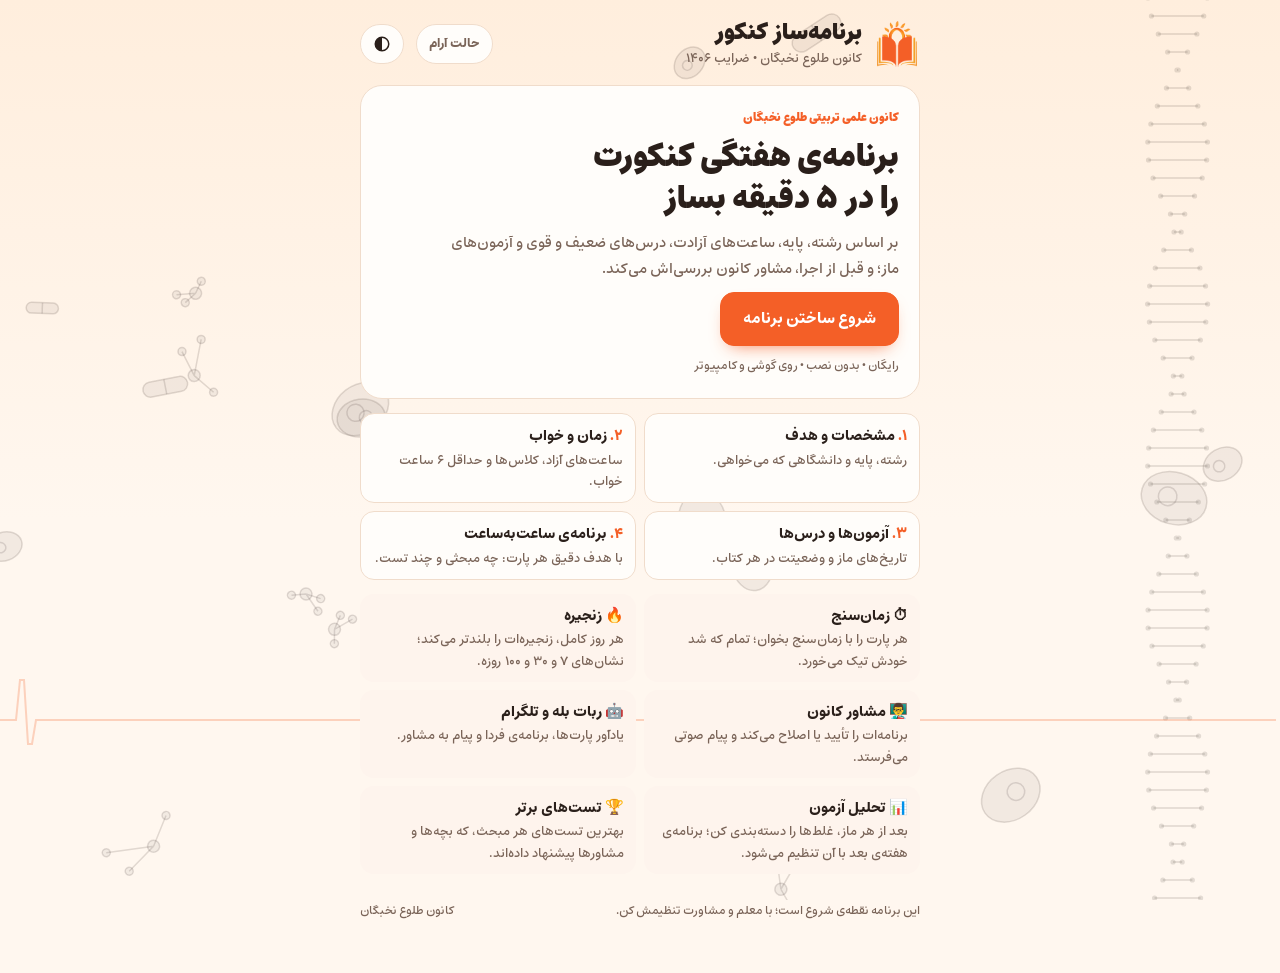
==== commit 2c6afb04: "Add files via upload" ====
--- a/index.html
+++ b/index.html
@@ -226,6 +226,17 @@
   .pe span{direction:ltr;unicode-bidi:isolate;color:#444}
   .pe.meal{border-right-color:#bbb;color:#777}
   .pf{display:flex;justify-content:space-between;margin-top:6px;font-size:10px;color:#444}
+  .ppage+.ppage{break-before:page;page-break-before:always}
+  .pe u{display:block;text-decoration:none;font-weight:800;color:#b5501a}
+  .pe i{display:block;font-style:normal;color:#444}
+  .pbt{width:100%;border-collapse:collapse;table-layout:fixed;font-size:11px;-webkit-print-color-adjust:exact;print-color-adjust:exact}
+  .pbt th,.pbt td{border:1px solid #c9ced6;padding:5px 6px;vertical-align:top;text-align:right;line-height:1.45}
+  .pbt thead th{background:#1b2540;color:#fff;font-size:12px}
+  .pbt tbody th{background:#f4f1ee;font-size:12px;width:16%}
+  .pbt td.nx{background:#fff4e8;font-weight:700}
+  .pbt small{display:block;color:#666;font-weight:500}
+  .pbt .na{color:#bbb}
+  .pe.pe-fin{border-right-color:#b3262b;background:#fdeeee}
 }
 .times .pair input{flex:1}
 @media (max-width:520px){.times{grid-template-columns:minmax(0,1fr)}}
@@ -393,6 +404,221 @@
 li.moved>span:first-of-type::after{content:" ↻";color:var(--accent);font-weight:900}
 @media print{.fire,.btn.fwd{display:none!important}}
 .au-help{margin:6px 0 0;font-size:12.5px}
+/* ===================== v24: app shell ===================== */
+body.has-tabs{padding-bottom:calc(84px + env(safe-area-inset-bottom,0px))}
+.tabs{position:fixed;left:0;right:0;bottom:0;z-index:30;display:grid;grid-template-columns:repeat(5,minmax(0,1fr));gap:2px;background:color-mix(in srgb,var(--sheet) 92%,transparent);backdrop-filter:blur(10px);-webkit-backdrop-filter:blur(10px);border-top:1px solid var(--line);
+  padding:6px max(8px,env(safe-area-inset-right,0px)) calc(6px + env(safe-area-inset-bottom,0px)) max(8px,env(safe-area-inset-left,0px))}
+.tabs button{border:0;background:transparent;color:var(--ink2);font:inherit;font-size:11px;font-weight:700;display:flex;flex-direction:column;align-items:center;gap:2px;padding:4px 2px;border-radius:12px;cursor:pointer;min-width:0;white-space:nowrap;overflow:hidden;text-overflow:ellipsis}
+.tabs svg{width:24px;height:24px;fill:none;stroke:currentColor;stroke-width:1.8;stroke-linecap:round;stroke-linejoin:round}
+.tabs button.on{color:var(--accent);background:color-mix(in srgb,var(--accent) 10%,transparent)}
+.tabs button:focus-visible{outline:2px solid var(--accent);outline-offset:1px}
+@media (min-width:760px){.tabs{left:50%;right:auto;transform:translateX(-50%);width:min(560px,96vw);bottom:12px;border:1px solid var(--line);border-radius:20px;padding:6px}.tabs button{font-size:12px}}
+.vt{display:flex;flex-direction:column;gap:14px}
+.card2{background:var(--sheet);border:1px solid var(--line);border-radius:var(--r);padding:14px 16px}
+.lnk{color:var(--accent);font-weight:800;font-size:13px;text-decoration:none}
+.sea{border-radius:14px;padding:9px 14px;font-weight:700;font-size:13.5px;background:color-mix(in srgb,var(--gold,#f49f28) 16%,var(--sheet));border:1.5px solid color-mix(in srgb,var(--gold,#f49f28) 45%,transparent)}
+.big-cta{font-size:16px!important;padding:12px 22px!important;border-radius:14px!important}
+/* intro */
+.intro{display:flex;flex-direction:column;gap:14px}
+.in-hero{background:var(--sheet);border:1px solid var(--line);border-radius:22px;padding:22px 20px;display:flex;flex-direction:column;gap:10px;align-items:flex-start}
+.in-eb{font-size:12px;font-weight:900;color:var(--accent)}
+.in-hero h2{margin:0;font-family:var(--display);font-weight:900;font-size:clamp(24px,6.4vw,32px);line-height:1.3;text-wrap:balance}
+.in-hero p{margin:0;color:var(--ink2);font-size:15px;max-width:52ch}
+.in-hero small{color:var(--ink2);font-size:12px}
+.in-steps{list-style:none;margin:0;padding:0;display:grid;grid-template-columns:repeat(2,minmax(0,1fr));gap:8px;counter-reset:s}
+.in-steps li{background:var(--sheet);border:1px solid var(--line);border-radius:14px;padding:10px 12px;display:flex;flex-direction:column;counter-increment:s;min-width:0}
+.in-steps li b::before{content:counter(s,persian) ". ";color:var(--accent)}
+.in-steps span{font-size:12.5px;color:var(--ink2)}
+.in-grid{display:grid;grid-template-columns:repeat(2,minmax(0,1fr));gap:8px}
+.in-grid div{background:color-mix(in srgb,var(--accent) 6%,var(--sheet));border-radius:14px;padding:10px 12px;display:flex;flex-direction:column;min-width:0}
+.in-grid span{font-size:12.5px;color:var(--ink2)}
+@media (max-width:420px){.in-steps,.in-grid{grid-template-columns:1fr}}
+/* weekly goals */
+#wgoals .sh{margin-bottom:8px}
+.wg-n{display:grid;grid-template-columns:repeat(3,minmax(0,1fr));gap:8px;margin-bottom:10px}
+.wg-n div{background:var(--chip);border-radius:12px;padding:6px 10px;display:flex;flex-direction:column;min-width:0}
+.wg-n b{font-family:var(--display);font-weight:900;font-size:19px;font-variant-numeric:tabular-nums}
+.wg-n b small{font-size:13px;color:var(--ink2);font-weight:700}
+.wg-n span{font-size:11.5px;color:var(--ink2);font-weight:700}
+.wg-b{list-style:none;margin:0;padding:0;display:flex;flex-direction:column;gap:8px}
+.wg-b li{display:grid;grid-template-columns:minmax(0,1fr) auto;gap:2px 8px;align-items:center}
+.wg-b li b{font-size:14px}
+.wg-b li span{grid-column:1/-1;font-size:12px;color:var(--ink2);order:3}
+.wg-b li em{font-style:normal}
+.pbar{grid-column:1/-1;position:relative;display:block;height:8px;border-radius:5px;background:var(--chip);overflow:visible;order:4}
+.pbar>i:first-child{position:absolute;inset:0 0 0 auto;border-radius:5px;background:var(--accent)}
+.pbar .tgt{position:absolute;top:-3px;bottom:-3px;width:2.5px;border-radius:2px;background:var(--ink);transform:translateX(50%)}
+.tday .sh{margin-bottom:8px}
+.tmrw{margin:8px 0 0}
+.day.dbig .dh b{font-size:16.5px}
+/* part: goal chip + timer button */
+.ss .goal{display:block;font-size:12.5px;font-weight:800;color:var(--accent);margin-top:2px}
+.ss li .rt .btns{display:flex;gap:6px;align-items:center}
+.tmb{width:30px;height:30px;border-radius:50%;border:1.5px solid var(--line);background:var(--sheet);font-size:14px;line-height:1;cursor:pointer;display:grid;place-items:center;padding:0}
+.tmb:focus-visible{outline:2px solid var(--accent);outline-offset:2px}
+/* review card */
+.rv.rv-big{border-width:2px;border-color:var(--accent);background:color-mix(in srgb,var(--accent) 7%,var(--sheet))}
+.rv-send{width:100%;font-size:16.5px!important;padding:13px 16px!important;border-radius:14px!important;margin-top:4px}
+.rv-md{margin-top:8px;font-size:13px}.rv-md summary{cursor:pointer;color:var(--ink2);font-weight:700}.rv-md input{width:100%;margin-top:6px}
+.rv-link{margin:8px 0 0}
+.pnote{display:block;font-size:12px;color:var(--ink2);width:100%}
+/* calendar */
+.calnav{display:flex;align-items:center;gap:8px}.calnav b{min-width:96px;text-align:center}
+.iconbtn.sm{height:32px;width:32px;padding:0;justify-content:center;font-size:18px}
+.cal{display:grid;grid-template-columns:repeat(7,minmax(0,1fr));gap:4px;text-align:center}
+.cal>b{font-size:11.5px;color:var(--ink2);padding:2px 0}
+.cd{position:relative;aspect-ratio:1;max-width:100%;border:1px solid var(--line);background:var(--sheet);border-radius:10px;font:inherit;font-weight:700;font-size:13.5px;color:var(--ink);cursor:pointer;font-variant-numeric:tabular-nums;padding:0}
+.cd.c-ok{background:color-mix(in srgb,var(--strong) 30%,var(--sheet))}
+.cd.c-mid{background:color-mix(in srgb,var(--gold,#f49f28) 30%,var(--sheet))}
+.cd.c-low{background:color-mix(in srgb,var(--weak) 18%,var(--sheet))}
+.cd.c-ex{box-shadow:inset 0 -4px 0 var(--accent)}
+.cd.c-fin{box-shadow:inset 0 -4px 0 var(--weak)}
+.cd.today{outline:2px solid var(--ink);outline-offset:-2px}
+.cd.sel{border-color:var(--accent);border-width:2px}
+.cd .nd{position:absolute;top:4px;left:4px;width:6px;height:6px;border-radius:50%;background:var(--accent)}
+.callg{display:flex;flex-wrap:wrap;gap:10px;font-size:11.5px;color:var(--ink2);margin:8px 0 10px}
+.callg span::before{content:"";display:inline-block;width:10px;height:10px;border-radius:3px;margin-inline-end:4px;vertical-align:-1px}
+.callg .c-ok::before{background:color-mix(in srgb,var(--strong) 40%,var(--sheet))}.callg .c-mid::before{background:color-mix(in srgb,var(--gold,#f49f28) 40%,var(--sheet))}.callg .c-low::before{background:color-mix(in srgb,var(--weak) 25%,var(--sheet))}
+.callg .c-ex::before{background:var(--accent);height:4px}.callg .c-fin::before{background:var(--weak);height:4px}
+.cdh{display:flex;align-items:center;gap:8px;flex-wrap:wrap;margin:6px 0 8px}
+.cdh .tag{font-size:11px;font-weight:700;border-radius:999px;padding:1px 9px;border:1px solid currentColor}
+.cdh .tag.ex{color:var(--accent)}.cdh .tag.fin{color:var(--weak)}
+.cnote{display:flex;flex-direction:column;gap:4px;font-size:12.5px;font-weight:700;color:var(--ink2);margin-top:10px}
+.cnote textarea,.tst-new textarea,#par-msg{font:inherit;font-size:14px;color:var(--ink);background:var(--sheet);border:1.5px solid var(--line);border-radius:10px;padding:8px 10px;width:100%;resize:vertical}
+/* budget table */
+.tablewrap{overflow-x:auto}
+.bt{border-collapse:separate;border-spacing:0;font-size:12.5px;min-width:100%}
+.bt th,.bt td{border-bottom:1px solid var(--line);padding:7px 8px;text-align:right;vertical-align:top;min-width:110px}
+.bt thead th{font-size:12px;color:var(--ink2);white-space:nowrap}
+.bt tbody th{font-weight:800;position:sticky;right:0;background:var(--sheet);min-width:96px}
+.bt td.nx,.bt th.nx{background:color-mix(in srgb,var(--accent) 8%,var(--sheet))}
+.bt small{display:block;color:var(--ink2);font-size:11px}
+.bt .na{color:var(--line)}
+/* analysis */
+.ana{display:flex;flex-direction:column;gap:8px}
+.anr{border:1px solid var(--line);border-radius:12px;padding:8px 10px;background:var(--sheet)}
+.an-h{display:flex;align-items:center;gap:8px;flex-wrap:wrap}
+.an-h b{flex:1;min-width:0}
+.an-p{display:flex;align-items:center;gap:4px;font-weight:800}
+.an-p input{width:86px}
+.an-h small{color:var(--ink2);font-size:11.5px}
+.an-e{display:grid;grid-template-columns:repeat(5,minmax(0,1fr));gap:6px;margin-top:6px}
+.an-e label{display:flex;flex-direction:column;gap:2px;font-size:11px;color:var(--ink2);font-weight:700;min-width:0}
+.an-e input{width:100%;padding:5px 6px;font-size:13px}
+@media (max-width:480px){.an-e{grid-template-columns:repeat(2,minmax(0,1fr))}}
+.an-out{margin-top:12px;border-radius:14px;padding:10px 14px;background:color-mix(in srgb,var(--accent) 7%,var(--sheet));border:1px solid color-mix(in srgb,var(--accent) 30%,transparent)}
+.an-out p{margin:6px 0 0;font-size:13.5px}
+.an-bars{display:flex;flex-direction:column;gap:4px;margin-top:6px}
+.an-bars div{display:grid;grid-template-columns:84px minmax(0,1fr) 28px;gap:8px;align-items:center;font-size:12px}
+.an-bars i{display:block;height:8px;border-radius:4px;background:var(--accent);min-width:2px}
+.an-bars b{text-align:left;font-variant-numeric:tabular-nums}
+/* info menu */
+.imenu{display:flex;flex-direction:column;gap:8px}
+.im{display:flex;align-items:center;gap:12px;text-align:right;border:1px solid var(--line);background:var(--sheet);border-radius:16px;padding:12px 14px;font:inherit;color:var(--ink);cursor:pointer}
+.im i{font-style:normal;font-size:22px}
+.im span{flex:1;min-width:0;display:flex;flex-direction:column}
+.im small{color:var(--ink2);font-size:12px;overflow:hidden;text-overflow:ellipsis;white-space:nowrap}
+.im em{font-style:normal;color:var(--ink2);font-size:20px}
+.im:focus-visible{outline:2px solid var(--accent);outline-offset:2px}
+.back{margin-top:-4px}
+.par textarea{margin-top:4px}
+/* timer */
+.tmr{position:fixed;inset:0;z-index:70;display:grid;place-items:center;padding:20px max(16px,env(safe-area-inset-right,0px)) calc(20px + env(safe-area-inset-bottom,0px)) max(16px,env(safe-area-inset-left,0px));background:var(--bg)}
+.tm-bg{position:absolute;inset:0;background:linear-gradient(180deg,var(--sky2,#ffe1c4),var(--bg)) center/cover no-repeat;opacity:.35;filter:blur(2px)}
+.tm-box{position:relative;width:min(420px,100%);display:flex;flex-direction:column;align-items:center;text-align:center;gap:6px}
+.tm-min{position:absolute;top:-6px;left:0;border:1px solid var(--line);background:var(--sheet);color:var(--ink);border-radius:50%;width:38px;height:38px;font-size:20px;cursor:pointer}
+.tm-eb{font-size:12px;font-weight:900;color:var(--accent)}
+.tm-box>b{font-family:var(--display);font-weight:900;font-size:24px;line-height:1.3}
+.tm-box>b small{display:block;font-size:13px;color:var(--ink2);font-weight:700}
+.tm-goal{margin:0;font-weight:800;color:var(--accent)}
+.tm-tp{margin:0;color:var(--ink2);font-size:13.5px}
+.tm-ring{width:min(240px,62vw);height:auto;transform:rotate(-90deg) scaleY(-1);margin-top:6px}
+.tm-ring circle{fill:none;stroke-width:7}
+.tm-ring .tr0{stroke:var(--chip)}
+.tm-ring .tr1{stroke:var(--accent);stroke-linecap:round;transition:stroke-dashoffset .9s linear}
+.tm-time{font-family:var(--display);font-weight:900;font-size:46px;font-variant-numeric:tabular-nums;margin-top:calc(-1 * min(150px,40vw));margin-bottom:min(80px,20vw);direction:ltr}
+.tm-sub{font-size:13px;color:var(--ink2);min-height:1.6em}
+.tm-acts{display:flex;flex-wrap:wrap;gap:8px;justify-content:center;margin-top:6px}
+.tm-acts .btn{font-size:15px;padding:10px 18px}
+.tm-q{width:100%;font-weight:800}
+.tm-why{margin-top:8px;max-width:36ch}
+.tmr.mini{inset:auto 12px calc(90px + env(safe-area-inset-bottom,0px)) auto;width:auto;padding:0;background:transparent;place-items:end;cursor:pointer}
+.tmr.mini .tm-bg,.tmr.mini .tm-box>*:not(.tm-time){display:none}
+.tmr.mini .tm-box{width:auto;background:var(--accent);color:var(--accent-ink);border-radius:999px;padding:6px 14px;box-shadow:0 10px 24px -12px rgba(0,0,0,.5)}
+.tmr.mini .tm-time{font-size:18px;margin:0}
+@media (prefers-reduced-motion:reduce){.tm-ring .tr1{transition:none}}
+/* top tests */
+.tst-bar{display:flex;flex-wrap:wrap;gap:8px;align-items:center;margin-bottom:10px}
+.tst-bar select{width:auto;flex:1;min-width:130px}
+.tst-list{display:grid;grid-template-columns:repeat(auto-fill,minmax(240px,1fr));gap:10px}
+.tst{border:1px solid var(--line);border-radius:16px;overflow:hidden;background:var(--sheet);display:flex;flex-direction:column}
+.tst-h{padding:8px 12px;display:flex;flex-direction:column}
+.tst-h span{font-size:12.5px;color:var(--ink2)}
+.tst-img{min-height:150px;background:var(--chip);display:grid;place-items:center;cursor:zoom-in;font-size:12.5px;color:var(--ink2)}
+.tst-img img{width:100%;height:auto;display:block;background:#fff}
+.tst-f{display:flex;align-items:flex-end;gap:8px;padding:8px 12px}
+.tst-f .note{flex:1;margin:0;font-size:11.5px}
+.like{border:1.5px solid var(--line);background:var(--sheet);color:var(--ink);border-radius:999px;padding:4px 10px;font:inherit;font-size:13px;cursor:pointer;white-space:nowrap}
+.like[aria-pressed="true"]{border-color:var(--accent);background:color-mix(in srgb,var(--accent) 12%,var(--sheet))}
+.tst-new{border:1.5px dashed var(--line);border-radius:14px;padding:10px 12px;display:flex;flex-direction:column;gap:8px;margin-bottom:10px}
+.tst-file{border:1.5px solid var(--line);border-radius:12px;padding:8px 12px;font-weight:700;cursor:pointer;align-self:flex-start}
+.tst-file input{position:absolute;opacity:0;width:1px;height:1px}
+#tn-prev img{max-height:220px;border-radius:10px}
+.zoom{position:fixed;inset:0;z-index:80;background:rgba(0,0,0,.82);display:flex;flex-direction:column;align-items:center;justify-content:center;gap:12px;padding:16px}
+.zoom img{max-width:100%;max-height:82vh;background:#fff;border-radius:8px}
+@media print{.tabs,.tmr,.zoom{display:none!important}}
+/* ===== v25 ===== */
+.srcl,.resl{display:block;font-size:11.5px;color:var(--ink2);font-weight:700;margin-top:2px}
+.resl{color:var(--strong)}
+.resb{display:block;margin-top:4px;border:1px dashed var(--line);background:transparent;color:var(--accent);font:inherit;font-size:11.5px;font-weight:700;border-radius:999px;padding:2px 10px;cursor:pointer}
+.resbox{display:flex;flex-wrap:wrap;align-items:center;gap:6px;margin-top:6px;padding:8px;border-radius:12px;background:var(--chip);font-size:12px;font-weight:700}
+.resbox label{display:flex;align-items:center;gap:4px}
+.resbox input{width:58px;padding:4px 6px;font:inherit;text-align:center}
+.resbox .btn{height:32px;padding:0 12px}
+.srcd{margin:4px 0 2px;font-size:12px}
+.srcd summary{cursor:pointer;color:var(--ink2);font-weight:700}
+.srcf{display:flex;flex-wrap:wrap;gap:8px;align-items:center;margin-top:6px}
+.srcf input[type=text]{flex:1 1 220px;min-width:0}
+.rtrow{display:grid;grid-template-columns:1.2fr 1.4fr auto auto auto;gap:6px;margin-bottom:6px;align-items:center}
+.rtrow input,.rtrow select{min-width:0}
+@media (max-width:560px){.rtrow{grid-template-columns:1fr 1fr}.rtrow input{grid-column:span 2}}
+.trmc{display:inline-flex;align-items:center;gap:6px;border:1.5px solid var(--line);border-radius:999px;padding:4px 12px;font-size:13px;font-weight:700;cursor:pointer}
+.chip.sm{min-height:34px;padding:0 11px;font-size:13px}
+.chips.dq .chip.sm{min-width:38px;justify-content:center}
+.drep summary{cursor:pointer;display:flex;flex-wrap:wrap;gap:8px;align-items:baseline;justify-content:space-between}
+.drep summary span{font-size:12.5px;color:var(--ink2);font-weight:700}
+.drep .lab{display:block;margin:10px 0 4px}
+.dr-auto{display:grid;grid-template-columns:repeat(auto-fit,minmax(110px,1fr));gap:6px;margin:10px 0}
+.dr-auto div{background:var(--chip);border-radius:12px;padding:6px 10px;display:flex;flex-direction:column;line-height:1.4}
+.dr-auto small{font-size:11px;color:var(--ink2);font-weight:700}
+.dr-auto b{font-size:17px;font-variant-numeric:tabular-nums}
+.dr-auto em{font-style:normal;font-size:10.5px;color:var(--ink2)}
+.wmsg{border:1.5px solid var(--gold);background:color-mix(in srgb,var(--gold) 12%,var(--sheet));border-radius:16px;padding:10px 14px;margin:0 0 12px}
+.wmsg b{font-size:13px;color:var(--accent)}
+.wmsg p{margin:4px 0 0;white-space:pre-line;font-weight:700}
+.coachbar{position:relative;z-index:40;display:flex;flex-wrap:wrap;gap:8px;align-items:center;padding:8px max(16px,env(safe-area-inset-left,0px));background:#203a5c;color:#fff;font-size:13px}
+.coachbar span{flex:1;min-width:0;opacity:.9}
+.coachbar .btn{height:32px;padding:0 10px;color:#fff;border-color:rgba(255,255,255,.4);background:transparent}
+.coachbox{border:2px solid #3d6aa3}
+.coachbox .big-cta{width:100%;height:52px;font-size:16px}
+.cb-out{margin-top:10px;padding:10px;border-radius:12px;background:var(--chip)}
+.cb-out textarea{width:100%;font:inherit;font-size:12px;direction:ltr}
+.zoom.confirm{background:rgba(0,0,0,.55)}
+.cfm{background:var(--sheet);color:var(--ink);border-radius:18px;padding:16px 18px;max-width:380px;width:100%;box-shadow:var(--shadow)}
+.cfm p{margin:6px 0 10px}
+.pvseg{display:inline-flex;border:1.5px solid var(--accent);border-radius:999px;overflow:hidden;vertical-align:middle;margin-inline-start:8px}
+.pvseg button{border:0;background:transparent;color:var(--accent);font:inherit;font-weight:800;font-size:13px;padding:0 14px;height:40px;cursor:pointer}
+.pvseg button[aria-pressed="true"]{background:var(--accent);color:var(--accent-ink)}
+.pe.pes b{font-size:13px}
+.pbt.sub td,.pbt.sub th{font-size:10.5px;vertical-align:top;text-align:right}
+.pbt.sub small{display:block;color:#777;font-size:9px}
+.pbt.sub .nx{text-align:center}
+.prt{font-size:11px;margin:8px 0 0}
+.chip.sm::before{display:none}
+.chip.sm{padding:0 12px}
+.chips.dq{display:grid;grid-template-columns:repeat(10,minmax(0,1fr));gap:4px}
+.chips.dq .chip.sm{min-width:0;padding:0;justify-content:center}
+.chip.sm[aria-pressed="true"]{background:var(--accent);color:var(--accent-ink);border-color:var(--accent)}
 
 /* pdf */
 #pdfbox .ph{display:flex;align-items:center;gap:12px;border-bottom:2px solid #1b2540;padding-bottom:6px;margin-bottom:8px}
@@ -410,6 +636,17 @@
 #pdfbox .pe span{direction:ltr;unicode-bidi:isolate;color:#444}
 #pdfbox .pe.meal{border-right-color:#bbb;color:#777}
 #pdfbox .pf{display:flex;justify-content:space-between;margin-top:6px;font-size:10px;color:#444}
+#pdfbox .ppage+.ppage{break-before:page;page-break-before:always}
+#pdfbox .pe u{display:block;text-decoration:none;font-weight:800;color:#b5501a}
+#pdfbox .pe i{display:block;font-style:normal;color:#444}
+#pdfbox .pbt{width:100%;border-collapse:collapse;table-layout:fixed;font-size:11px;-webkit-print-color-adjust:exact;print-color-adjust:exact}
+#pdfbox .pbt th,#pdfbox .pbt td{border:1px solid #c9ced6;padding:5px 6px;vertical-align:top;text-align:right;line-height:1.45}
+#pdfbox .pbt thead th{background:#1b2540;color:#fff;font-size:12px}
+#pdfbox .pbt tbody th{background:#f4f1ee;font-size:12px;width:16%}
+#pdfbox .pbt td.nx{background:#fff4e8;font-weight:700}
+#pdfbox .pbt small{display:block;color:#666;font-weight:500}
+#pdfbox .pbt .na{color:#bbb}
+#pdfbox .pe.pe-fin{border-right-color:#b3262b;background:#fdeeee}
 #pdfbox .pa{display:flex;gap:10px;margin-bottom:8px;-webkit-print-color-adjust:exact;print-color-adjust:exact}
 #pdfbox .pimg{width:24mm;height:24mm;object-fit:cover;border-radius:3mm;flex:none;border:2px solid #f49f28}
 #pdfbox .pq{flex:2;border:2px solid #e07a1f;background:#fff4e8;border-radius:8px;padding:6px 12px;font-size:17px;font-weight:900;line-height:1.5}
@@ -431,7 +668,8 @@
 #pdfbox .pstamp{display:inline-block;font-size:11px;font-weight:700;border:1.5px dashed #b3262b;color:#b3262b;border-radius:6px;padding:0 8px;margin-inline-start:8px;vertical-align:middle}
 #pdfbox .pstamp.ok{border-style:solid;border-color:#23806d;color:#23806d}
 #pdfbox .pslot{display:none!important}
-#pdfbox .fire,#pdfbox .btn.fwd{display:none!important}</style>
+#pdfbox .fire,#pdfbox .btn.fwd{display:none!important}
+#pdfbox .tabs,#pdfbox .tmr,#pdfbox .zoom{display:none!important}</style>
 <style id="theme">/* =====================================================================
    theme.css — the visual layer of «برنامه‌ساز کنکور» (طلوع)
    Only colors, type sizes, radii, shadows and decoration live here.
@@ -509,7 +747,7 @@
 .gf-act input{position:absolute;opacity:0;width:1px;height:1px}
 .gf-act label:focus-within,.gf-act button:focus-visible{outline:2px solid var(--gold);outline-offset:2px}
 .gf-share{border:1.5px solid var(--line);background:var(--sheet);color:var(--ink);font:inherit;font-size:12px;font-weight:700;border-radius:999px;padding:4px 12px;cursor:pointer;align-self:flex-start;margin-top:4px}
-@media (max-width:480px){.gf{grid-template-columns:1fr}.gf-ph{min-height:170px;order:-1}}
+@media (max-width:480px){.gf{grid-template-columns:1fr}.gf-ph{min-height:130px;order:-1}.gf-t{padding:12px 14px}.gf-name{font-size:28px}}
 
 /* ---------- streak & celebrations ---------- */
 .fire{background:color-mix(in srgb,var(--accent) 14%,var(--sheet));border-color:color-mix(in srgb,var(--accent) 50%,transparent)}
@@ -544,10 +782,50 @@
     <div class="sp-bar"><i id="sp-fill"></i></div>
     <div class="sp-chips" id="sp-chips"></div>
   </nav>
-  <section class="gf" id="gf" hidden></section>
+  <section class="intro" id="intro" hidden aria-labelledby="in-h">
+    <div class="in-hero">
+      <span class="in-eb">کانون علمی تربیتی طلوع نخبگان</span>
+      <h2 id="in-h">برنامه‌ی هفتگی کنکورت را در ۵ دقیقه بساز</h2>
+      <p>بر اساس رشته، پایه، ساعت‌های آزادت، درس‌های ضعیف و قوی و آزمون‌های ماز؛ و قبل از اجرا، مشاور کانون بررسی‌اش می‌کند.</p>
+      <button type="button" class="btn acc big-cta" id="in-go">شروع ساختن برنامه</button>
+      <small>رایگان • بدون نصب • روی گوشی و کامپیوتر</small>
+    </div>
+    <ol class="in-steps">
+      <li><b>مشخصات و هدف</b><span>رشته، پایه و دانشگاهی که می‌خواهی.</span></li>
+      <li><b>زمان و خواب</b><span>ساعت‌های آزاد، کلاس‌ها و حداقل ۶ ساعت خواب.</span></li>
+      <li><b>آزمون‌ها و درس‌ها</b><span>تاریخ‌های ماز و وضعیتت در هر کتاب.</span></li>
+      <li><b>برنامه‌ی ساعت‌به‌ساعت</b><span>با هدف دقیق هر پارت: چه مبحثی و چند تست.</span></li>
+    </ol>
+    <div class="in-grid">
+      <div><b>⏱ زمان‌سنج</b><span>هر پارت را با زمان‌سنج بخوان؛ تمام که شد خودش تیک می‌خورد.</span></div>
+      <div><b>🔥 زنجیره</b><span>هر روز کامل، زنجیره‌ات را بلندتر می‌کند؛ نشان‌های ۷ و ۳۰ و ۱۰۰ روزه.</span></div>
+      <div><b>👨‍🏫 مشاور کانون</b><span>برنامه‌ات را تأیید یا اصلاح می‌کند و پیام صوتی می‌فرستد.</span></div>
+      <div><b>🤖 ربات بله و تلگرام</b><span>یادآور پارت‌ها، برنامه‌ی فردا و پیام به مشاور.</span></div>
+      <div><b>📊 تحلیل آزمون</b><span>بعد از هر ماز، غلط‌ها را دسته‌بندی کن؛ برنامه‌ی هفته‌ی بعد با آن تنظیم می‌شود.</span></div>
+      <div><b>🏆 تست‌های برتر</b><span>بهترین تست‌های هر مبحث، که بچه‌ها و مشاورها پیشنهاد داده‌اند.</span></div>
+    </div>
+  </section>
+  <section class="gf" id="gf" hidden data-tab="today"></section>
+  <section class="vt" id="v-today" data-tab="today" hidden>
+    <div class="sea" id="sea" hidden></div>
+    <div class="card2 coachbox" id="coachbox" hidden></div>
+    <div class="wmsg" id="wmsg" hidden></div>
+    <div id="rvslot"></div>
+    <div class="card2 tday"><div class="sh"><h2 id="tday-h">امروز</h2><a href="#" class="lnk" id="to-week">همه‌ی هفته ←</a></div><div id="tday"></div></div>
+    <div class="card2" id="drep" hidden></div>
+    <div class="card2" id="wgoals"></div>
+  </section>
+  <section class="sheet" id="v-cal" data-tab="plan" hidden aria-labelledby="h-cal">
+    <div class="sh"><h2 id="h-cal">تقویم</h2><span class="calnav"><button type="button" class="iconbtn sm" id="cal-prev" aria-label="ماه قبل">›</button><b id="cal-m"></b><button type="button" class="iconbtn sm" id="cal-next" aria-label="ماه بعد">‹</button></span></div>
+    <div class="cal" id="cal"></div>
+    <div class="callg"><span class="c-ok">کامل</span><span class="c-mid">نیمه</span><span class="c-low">کم</span><span class="c-ex">آزمون</span><span class="c-fin">نهایی</span></div>
+    <div id="calday"></div>
+  </section>
   <p class="consent" id="consent" hidden>برای این‌که مشاورهای کانون بتوانند راهنمایی‌ات کنند، مشخصات و برنامه‌ات (نام، رشته، هدف، درس‌های ضعیف و قوی و برنامه‌ی هفتگی) خودکار برایشان فرستاده می‌شود.</p>
 
-  <section class="sheet fade" aria-labelledby="h-me" data-step="me">
+  <div class="back" id="iback" hidden><button type="button" class="btn ghost" id="iback-b">→ برگشت به اطلاعات من</button></div>
+
+  <section class="sheet fade" aria-labelledby="h-me" data-step="me" data-tab="info">
     <div class="sh"><h2 id="h-me">مشخصات تو</h2><span>پاسخ‌برگ شماره‌ی ۱</span></div>
     <div class="field"><label class="lab" for="name">نام (برای چاپ برنامه)</label><input type="text" id="name" placeholder="مثلاً: علی رضایی" autocomplete="name"></div>
     <div class="field"><span class="lab" id="l-track">رشته</span><div class="chips" id="track" role="group" aria-labelledby="l-track"></div></div>
@@ -581,8 +859,8 @@
     </div>
   </section>
 
-  <section class="sheet fade" aria-labelledby="h-time" style="animation-delay:.05s" data-step="time">
-    <div class="sh"><h2 id="h-time">زمانت در هفته</h2><span id="h-time-sub">هر پارت ۱٫۵ ساعت + ۱۵ دقیقه استراحت</span></div>
+  <section class="sheet fade" aria-labelledby="h-time" style="animation-delay:.05s" data-step="time" data-tab="info">
+    <div class="sh"><h2 id="h-time">زمانت در هفته</h2><span id="h-time-sub">هر پارت ۱ ساعت و ۳۰ دقیقه + ۱۵ دقیقه استراحت</span></div>
     <div class="field"><span class="lab" id="l-school">مدرسه می‌روی؟</span><div class="chips" id="school" role="group" aria-labelledby="l-school"></div></div>
     <div class="field" id="f-sd"><span class="lab">روزهای مدرسه</span><div class="daypick" id="sd"></div></div>
     <div id="steps"></div>
@@ -590,7 +868,7 @@
       <div class="times">
         <label id="w-ss">شروع مطالعه در روز مدرسه<input type="time" id="t-ss" step="300"></label>
         <label>شروع مطالعه در روز تعطیل<input type="time" id="t-so" step="300"></label>
-        <label>ناهار<span class="pair"><input type="time" id="t-l1" step="300"><input type="time" id="t-l2" step="300"></span></label>
+        <label>استراحت و ناهار<span class="pair"><input type="time" id="t-l1" step="300"><input type="time" id="t-l2" step="300"></span></label>
         <label>شام<span class="pair"><input type="time" id="t-d1" step="300"><input type="time" id="t-d2" step="300"></span></label>
         <label>استراحت بین پارت‌ها<select id="brk"></select></label>
       </div>
@@ -607,12 +885,15 @@
       <div id="blocks"></div>
       <button type="button" class="btn ghost" id="blk-add">+ افزودن کلاس یا برنامه‌ی ثابت</button>
     </div>
+    <div class="field" style="margin-top:6px"><span class="lab">روتین‌های شبانه</span>
+      <p class="note" style="margin:0 0 6px">کارهای کوتاه هر شب، با مبحث مشخص؛ مثلاً «لغت فارسی • درس ۳ تا ۵ • ۱۵ دقیقه». آخر برنامه‌ی هر شب می‌آیند.</p>
+      <div id="rts"></div><button type="button" class="btn ghost" id="rt-add">+ افزودن روتین</button></div>
     <div class="field" style="margin-top:6px"><span class="lab" id="l-anki">۱۵ دقیقه مرور Anki آخر هر شب</span><div class="chips" id="anki" role="group" aria-labelledby="l-anki"></div></div>
-    <div class="total"><span class="big" id="hbig"></span><small>ساعت در هفته</small>
+    <div class="total"><span class="big" id="hbig"></span><small>ساعت:دقیقه در هفته</small>
       <div class="perday"><b id="pparts"></b>پارت درسی</div></div>
   </section>
 
-  <section class="sheet fade" aria-labelledby="h-ex" data-step="exam">
+  <section class="sheet fade" aria-labelledby="h-ex" data-step="exam" data-tab="info">
     <div class="sh"><h2 id="h-ex">آزمون‌های آزمایشی</h2><span>تاریخ‌ها و مباحث، ددلاین درس‌ها را می‌سازند</span></div>
     <div class="field"><label class="lab" for="inst">کدام آزمون آزمایشی را شرکت می‌کنی؟</label>
       <select id="inst"></select>
@@ -642,21 +923,58 @@
     </div>
   </section>
 
-  <section class="sheet fade" aria-labelledby="h-tt" style="animation-delay:.1s" id="s-tt" data-step="school">
+  <section class="sheet fade" aria-labelledby="h-tt" style="animation-delay:.1s" id="s-tt" data-step="school" data-tab="info">
     <div class="sh"><h2 id="h-tt">برنامه‌ی کلاسی مدرسه</h2><span id="tt-sub">برای آماده شدنِ کلاس فردا</span></div>
     <p class="note" style="margin:0 0 8px">درس‌هایی را که هر روز در مدرسه داری بزن. پارت‌های شبِ قبل از کلاس، اول تشریحی و عمومیِ همان درس می‌شوند.</p>
     <div class="tt" id="tt"></div>
   </section>
 
-  <section class="sheet fade" aria-labelledby="h-lvl" style="animation-delay:.15s" data-step="books">
+  <section class="sheet fade" aria-labelledby="h-lvl" style="animation-delay:.15s" data-step="books" data-tab="info">
     <div class="sh"><h2 id="h-lvl">وضعیتت در هر کتاب</h2><span>♥ = درسی که دوستش داری</span></div>
     <div class="field strat"><span class="lab">استراتژی تست کنکور</span><div class="chips" id="strat" role="group"></div><p class="note" id="strat-note" style="margin:4px 0 0"></p></div>
     <div class="qhead"><span>کتاب</span><span>ضعیف</span><span>متوسط</span><span>قوی</span><span>علاقه</span></div>
     <div id="books"></div>
     <div id="review"></div>
+    <div class="field" id="trm-f" hidden style="margin-top:14px"><span class="lab">ترمیم معدل (نهایی یازدهم)</span>
+      <p class="note" style="margin:0 0 6px">درس‌هایی را که نیاز به ترمیم دارند بزن؛ پارت تشریحی برای امتحان ترمیم می‌گیرند و نزدیک امتحان‌های نهایی بیشتر می‌شوند.</p>
+      <div class="chips" id="trm"></div></div>
   </section>
 
-  <section class="sheet fade" aria-labelledby="h-rep" style="animation-delay:.2s" data-step="plan">
+
+  <section class="sheet fade" aria-labelledby="h-week" style="animation-delay:.25s" id="s-week" data-step="plan" data-tab="plan">
+    <div class="sh"><h2 id="h-week">برنامه‌ی هفتگی</h2><span id="edited" class="edited"></span><span id="fire" class="fire" hidden></span></div>
+    <div class="chips wkoff" id="wkoff" role="group" aria-label="کدام هفته"></div>
+    <div class="nudge" id="rp-nudge" hidden>هفته رو به پایان است؛ پارت‌هایی را که خواندی تیک بزن و پایین صفحه گزارش این هفته را ثبت کن.</div>
+    <div class="weekbar">
+      <button type="button" class="btn acc" id="print">چاپ یا ذخیره‌ی PDF</button>
+      <div class="pvseg" id="pvseg" role="group" aria-label="نمای برگه‌ی چاپی"><button type="button" data-v="full">برگه‌ی کامل</button><button type="button" data-v="simple">برگه‌ی ساده</button></div>
+      <button type="button" class="btn ghost" id="reset" hidden>برگرداندن برنامه‌ی خودکار</button>
+    </div>
+    <div class="rv" id="rv" role="status"></div>
+    <p class="note" id="printnote" hidden style="margin:-4px 0 10px">چاپ در نسخه‌ی روی سایت کانون فعال است.</p>
+    <div class="tip" id="tip"></div>
+    <div id="swapbar"></div>
+    <p class="note" style="margin:0 0 8px">روی هر پارت بزن تا ساعت، درس یا نوعش را عوض کنی، یا با پارت دیگری جابه‌جایش کنی. دایره‌ی کنار ساعت را بعد از خواندن تیک بزن.</p>
+    <div class="days" id="days"></div>
+  </section>
+
+  <section class="sheet" id="v-budget" data-tab="plan" hidden aria-labelledby="h-bud">
+    <div class="sh"><h2 id="h-bud">بودجه‌ی آزمون‌ها، درس به درس</h2><span id="bud-sub"></span></div>
+    <div id="bud"></div>
+  </section>
+
+  <section class="sheet fade" aria-labelledby="h-rp" style="animation-delay:.3s" id="s-rp" data-step="report" data-tab="report">
+    <div class="sh"><h2 id="h-rp">گزارش پایان هفته</h2><span id="rp-sub"></span></div>
+    <div id="rp"></div>
+  </section>
+
+  <section class="sheet fade" aria-labelledby="h-sc" data-step="report" id="s-sc" data-tab="report">
+    <div class="sh"><h2 id="h-sc">کارنامه و تحلیل آزمون</h2><span>درصدها و دلیل غلط‌ها؛ برنامه‌ی هفته‌های بعد با آن تنظیم می‌شود</span></div>
+    <div id="sc"></div>
+  </section>
+
+
+  <section class="sheet fade" aria-labelledby="h-rep" style="animation-delay:.2s" data-step="plan" data-tab="report">
     <div class="sh"><h2 id="h-rep">کارنامه‌ی هفته‌ی تو</h2><span id="rep-sub"></span></div>
     <div class="sum">
       <div><small>کل هفته</small><b id="s-all"></b></div>
@@ -668,40 +986,28 @@
     <div class="rows" id="rows"></div>
   </section>
 
-  <section class="sheet fade" aria-labelledby="h-week" style="animation-delay:.25s" id="s-week" data-step="plan">
-    <div class="sh"><h2 id="h-week">برنامه‌ی هفتگی</h2><span id="edited" class="edited"></span><span id="fire" class="fire" hidden></span></div>
-    <div class="chips wkoff" id="wkoff" role="group" aria-label="کدام هفته"></div>
-    <div class="nudge" id="rp-nudge" hidden>هفته رو به پایان است؛ پارت‌هایی را که خواندی تیک بزن و پایین صفحه گزارش این هفته را ثبت کن.</div>
-    <div class="weekbar">
-      <button type="button" class="btn acc" id="print">چاپ یا ذخیره‌ی PDF</button>
-      <button type="button" class="btn ghost" id="reset" hidden>برگرداندن برنامه‌ی خودکار</button>
-    </div>
-    <div class="rv" id="rv" role="status"></div>
-    <p class="note" id="printnote" hidden style="margin:-4px 0 10px">چاپ در نسخه‌ی روی سایت کانون فعال است.</p>
-    <div class="tip" id="tip"></div>
-    <div id="swapbar"></div>
-    <p class="note" style="margin:0 0 8px">روی هر پارت بزن تا ساعت، درس یا نوعش را عوض کنی، یا با پارت دیگری جابه‌جایش کنی. دایره‌ی کنار ساعت را بعد از خواندن تیک بزن.</p>
-    <div class="days" id="days"></div>
+  <section class="sheet" id="v-tests" data-tab="tests" hidden aria-labelledby="h-tests">
+    <div class="sh"><h2 id="h-tests">تست‌های برتر</h2><span>انتخاب بچه‌ها و مشاورهای کانون، با تأیید مدیر</span></div>
+    <div id="tests"></div>
   </section>
 
-  <section class="sheet fade" aria-labelledby="h-sc" data-step="report" id="s-sc">
-    <div class="sh"><h2 id="h-sc">کارنامه‌ی آزمون</h2><span>درصد هر درس؛ برنامه‌ی هفته‌های بعد با آن تنظیم می‌شود</span></div>
-    <div id="sc"></div>
+  <section class="vt" id="v-info" data-tab="info" hidden aria-labelledby="h-info">
+    <div class="sh"><h2 id="h-info">اطلاعات من</h2><span>هر کدام را عوض کنی، برنامه دوباره ساخته می‌شود</span></div>
+    <div class="imenu" id="imenu"></div>
   </section>
-
-  <section class="sheet fade" aria-labelledby="h-rp" style="animation-delay:.3s" id="s-rp" data-step="report">
-    <div class="sh"><h2 id="h-rp">گزارش پایان هفته</h2><span id="rp-sub"></span></div>
-    <div id="rp"></div>
+  <section class="sheet" id="v-links" data-tab="info" hidden aria-labelledby="h-links">
+    <div class="sh"><h2 id="h-links">ربات، اعلان و اولیا</h2></div>
+    <div id="links"></div>
   </section>
 
   <div class="stepnav" id="stepnav"><button type="button" class="btn ghost" id="st-prev">مرحله‌ی قبل</button><button type="button" class="btn acc" id="st-next">مرحله‌ی بعد</button></div>
 
-  <details class="method notesbox">
+  <details class="method notesbox" data-tab="info">
     <summary>چکیده‌ی همایش «هفت‌خوانِ کنکور»</summary>
     <ol class="notes" id="notes"></ol>
   </details>
 
-  <details class="method">
+  <details class="method" data-tab="info">
     <summary>این برنامه چطور ساخته می‌شود؟</summary>
     <ul>
       <li>سهم سوابق تحصیلی (نهایی) هر درس از اطلاعیه‌ی ضرایب ۱۴۰۶ سازمان سنجش است: سوابق ۶۰٪ (یازدهم ۱۷٪، دوازدهم ۴۳٪) و آزمون ۴۰٪. سهم تست هر کتاب از بودجه‌بندی فصل‌به‌فصل کنکور ۱۴۰۵ آمده و عدد رسمی سنجش نیست.</li>
@@ -727,6 +1033,15 @@
   </div>
 </div>
 
+<nav class="tabs" id="tabs" hidden aria-label="بخش‌ها">
+  <button type="button" data-t="today"><svg viewBox="0 0 24 24" aria-hidden="true"><circle cx="12" cy="13" r="4.5"/><path d="M12 3v3M4.6 6.6l2 2M19.4 6.6l-2 2M3 13h2.5M18.5 13H21M3 20h18"/></svg>امروز</button>
+  <button type="button" data-t="plan"><svg viewBox="0 0 24 24" aria-hidden="true"><rect x="3.5" y="5" width="17" height="15.5" rx="2.5"/><path d="M3.5 10h17M8 3v4M16 3v4"/></svg>برنامه</button>
+  <button type="button" data-t="report"><svg viewBox="0 0 24 24" aria-hidden="true"><path d="M5 20V11M12 20V5M19 20v-6"/></svg>گزارش</button>
+  <button type="button" data-t="tests"><svg viewBox="0 0 24 24" aria-hidden="true"><path d="M12 3l2.6 5.4 5.9.8-4.3 4.1 1 5.8L12 16.4 6.8 19.1l1-5.8L3.5 9.2l5.9-.8z"/></svg>تست‌های برتر</button>
+  <button type="button" data-t="info"><svg viewBox="0 0 24 24" aria-hidden="true"><circle cx="12" cy="8" r="3.6"/><path d="M4.5 20.5c1.2-3.8 4-5.6 7.5-5.6s6.3 1.8 7.5 5.6"/></svg>اطلاعات من</button>
+</nav>
+<div class="tmr" id="tmr" hidden role="dialog" aria-modal="true" aria-labelledby="tmr-b"></div>
+
 <div id="printsheet" aria-hidden="true"></div>
 <img id="logofull" src="[data-uri]" alt="" hidden>
 
@@ -745,12 +1060,15 @@
   var NAME = {'10':'دهم','11':'یازدهم','12':'دوازدهم'};
   var IN_VIEWER = /claude|anthropic/.test(location.hostname);
   var fa = function(x){ return String(x).replace(/\d/g, function(d){ return '۰۱۲۳۴۵۶۷۸۹'[d]; }).replace(/\./g, '٫'); };
+  /* coach mode: a counselor builds a student's plan in a separate storage space (index.html#coach=KEY) */
+  var COACH = (function(){ try { var m = location.hash.match(/coach=([^&]+)/); if (m){ sessionStorage.setItem('kpcoach', decodeURIComponent(m[1])); history.replaceState(null, '', location.pathname + location.search); } return sessionStorage.getItem('kpcoach') || ''; } catch(e){ return ''; } })();
+  var NS = COACH ? 'kp3c:' : 'kp3:';
   var store = {
-    get: function(k, d){ try { var v = localStorage.getItem('kp3:' + k); return v === null ? d : JSON.parse(v); } catch(e){ return d; } },
-    set: function(k, v){ try { localStorage.setItem('kp3:' + k, JSON.stringify(v)); } catch(e){} }
+    get: function(k, d){ try { var v = localStorage.getItem(NS + k); return v === null ? d : JSON.parse(v); } catch(e){ return d; } },
+    set: function(k, v){ try { localStorage.setItem(NS + k, JSON.stringify(v)); } catch(e){} }
   };
-  var KEYS = ['sigMap','vapid','bed','wake','streak','mvDone','pushOn','bot','tbot','via','msgr','baleOn','cpApplied','rv','scores','reg','step','maxStep','phone','sName','off','pp','inst','exFirst','exEvery','exSkip','anaN','blocks','brk','strat','norev','pg','wkPg','done','reports','boost','cov','wkOff','pgWk','anki','ex','exDay','exStart','exDur','exAna','name','goal','goalName','goalPrefix','gUni','gRank','gWhy','track','grade','school','sd','hs','ho','hd','fri','rev','lv','fav','tt','tss','tso','l1','l2','d1','d2','plan','planKey'];
-  var DEF = { sigMap:{}, vapid:'', streak:null, mvDone:{}, pushOn:0, bot:'', tbot:'', via:'', msgr:'b', baleOn:false, cpApplied:0, rv:null, scores:{}, reg:0, step:0, maxStep:0, phone:'', sName:'', off:{}, pp:{}, inst:'', exFirst:0, exEvery:14, exSkip:{}, anaN:1, blocks:[], brk:15, strat:'bal', norev:{}, pg:{}, wkPg:{}, done:{}, reports:[], boost:null, cov:{}, wkOff:0, pgWk:{}, anki:true, ex:true, exDay:6, exStart:'08:00', exDur:0, exAna:true, name:'', goal:'', goalName:'', goalPrefix:'دکتر', gUni:'', gRank:'', gWhy:'', track:'تجربی', grade:'11', school:true, sd:[1,1,1,1,1,0,0], hs:4, ho:10, hd:10, fri:true, rev:true, lv:{}, fav:{}, tt:null,
+  var KEYS = ['introSeen','res','dayrep','tlog','src','rts','trm','pview','adv','coachDone','coachNote','sea','setup','tab','hist','notes','focus','ana','timer','sigMap','vapid','bed','wake','streak','mvDone','pushOn','bot','tbot','via','msgr','baleOn','cpApplied','rv','scores','reg','step','maxStep','phone','sName','off','pp','inst','exFirst','exEvery','exSkip','anaN','blocks','brk','strat','norev','pg','wkPg','done','reports','boost','cov','wkOff','pgWk','anki','ex','exDay','exStart','exDur','exAna','name','goal','goalName','goalPrefix','gUni','gRank','gWhy','track','grade','school','sd','hs','ho','hd','fri','rev','lv','fav','tt','tss','tso','l1','l2','d1','d2','plan','planKey'];
+  var DEF = { introSeen:0, res:{}, dayrep:{}, tlog:{}, src:{}, rts:[], trm:{}, pview:'full', adv:null, coachDone:null, coachNote:'', sea:null, setup:0, tab:'today', hist:{}, notes:{}, focus:{}, ana:{}, timer:null, sigMap:{}, vapid:'', streak:null, mvDone:{}, pushOn:0, bot:'', tbot:'', via:'', msgr:'b', baleOn:false, cpApplied:0, rv:null, scores:{}, reg:0, step:0, maxStep:0, phone:'', sName:'', off:{}, pp:{}, inst:'', exFirst:0, exEvery:14, exSkip:{}, anaN:1, blocks:[], brk:15, strat:'bal', norev:{}, pg:{}, wkPg:{}, done:{}, reports:[], boost:null, cov:{}, wkOff:0, pgWk:{}, anki:true, ex:true, exDay:6, exStart:'08:00', exDur:0, exAna:true, name:'', goal:'', goalName:'', goalPrefix:'دکتر', gUni:'', gRank:'', gWhy:'', track:'تجربی', grade:'11', school:true, sd:[1,1,1,1,1,0,0], hs:4, ho:10, hd:10, fri:true, rev:true, lv:{}, fav:{}, tt:null,
     tss:'15:15', tso:'08:00', bed:'23:00', wake:'06:30', l1:'13:00', l2:'14:00', d1:'20:30', d2:'21:15', plan:null, planKey:'' };
   var S = {}; KEYS.forEach(function(k){ S[k] = store.get(k, DEF[k]); });
   function save(){ KEYS.forEach(function(k){ store.set(k, S[k]); }); }
@@ -943,25 +1261,62 @@
       if (d.g === g){
         var w = d.k + d.s; if (w <= 0) return;
         var of1 = offOf(d.b); if (of1 && !withSkipped) return;
-        list.push({ b: d.b, skip: of1, w: (d.k * relF(d.b) + d.s) * d.c, rel: d.k > 0 ? relOf(d.b) : 1, tash: g === 10 ? 0.7 : (d.gen ? 1 : Math.min(1, d.s / w * season().f)), gen: d.gen, c: d.c,
+        var t0 = g === 10 ? 0.7 : (d.gen ? 1 : Math.min(1, d.s / w * season().f)), sa = seasonAdj(d, t0);
+        list.push({ b: d.b, skip: of1, w: (d.k * relF(d.b) + d.s) * d.c * sa.w, rel: d.k > 0 ? relOf(d.b) : 1, tash: sa.t, gen: d.gen, c: d.c,
           sub: d.gen ? 'عمومی • فقط نهایی' : (d.s > 0 ? 'اختصاصی • نهایی + کنکور' : 'اختصاصی • کنکور'), rev: false });
       } else if (d.g < g && S.rev && REVIEW[S.grade] > 0 && d.k > 0){
         var ofr = offOf('مرور ' + d.b); if (ofr && !withSkipped) return;
-        list.push({ b: 'مرور ' + d.b, src: d.b, skip: ofr, rel: relOf(d.b), w: d.k * REVIEW[S.grade] * relF(d.b), tash: 0, gen: false, c: 1, sub: 'مرور ' + NAME[d.g] + ' • تست کنکور', rev: true });
+        var pk = phase().k;
+        list.push({ b: 'مرور ' + d.b, src: d.b, skip: ofr, rel: relOf(d.b), w: d.k * REVIEW[S.grade] * relF(d.b) * (pk === 'post' || pk === 'nowruz' ? 1.3 : pk === 'final' ? 0.7 : 1), tash: 0, gen: false, c: 1, sub: 'مرور ' + NAME[d.g] + ' • تست کنکور', rev: true });
       }
     });
+    trmBooks().forEach(function(d){ var b = 'ترمیم ' + d.b; if (!S.trm[key(b)]) return; var pk2 = phase().k;
+      list.push({ b: b, src: d.b, skip: '', rel: 1, w: d.s * 0.55 * (pk2 === 'final' ? 1.8 : 1), tash: 0.75, gen: !!d.gen, c: 1, sub: 'ترمیم معدل • تشریحی + نمونه‌سؤال نهایی', rev: false, trm: true }); });
     return list;
   }
   function offOf(b){ var v = S.off[key(b)]; return v === 'all' ? 'all' : (v && v === wkKey() ? 'wk' : ''); }
   function schoolBooks(){ return DATA[S.track].filter(function(d){ return d.g === +S.grade && d.k + d.s > 0; }).map(function(d){ return d.b; }); }
 
   /* ---------- time ---------- */
-  function isSchool(d){ return S.school && !!S.sd[d]; }
+  function isSchool(d){ return S.school && !!S.sd[d] && !phase().nowruz; }
+  /* ---------- seasons: final exams (نهایی), Nowruz, after the finals, summer ----------
+     the admin can set exact dates in the panel (S.sea from the server); otherwise these usual windows are used */
+  var SEA_DEF = { fin: [[1405, 10, 1, 1405, 10, 30], [1406, 3, 1, 1406, 3, 31]], nw: [1405, 12, 25, 1406, 1, 13], sum: [1406, 4, 1, 1406, 6, 31] };
+  function jd3(a, i){ return j2d(a[i], a[i + 1], a[i + 2]); }
+  var PH = null, PHK = '';
+  function phase(){
+    var ws = weekStart(), k = ws + '|' + S.grade + '|' + JSON.stringify(S.sea || 0); if (PH && PHK === k) return PH;
+    var sea = S.sea || {}, g = String(S.grade), out = { k: 'normal', label: '', books: {}, finDays: {} };
+    var nw = sea.nw && sea.nw.length === 6 ? sea.nw : SEA_DEF.nw;
+    var fins = (sea.fin || []).filter(function(x){ return String(x.g) === g; }).map(function(x){ return { b: x.b, j: j2d(+x.y, +x.m, +x.d) }; });
+    fins.forEach(function(x){ out.finDays[x.j] = (out.finDays[x.j] || []).concat([x.b]); });
+    var near = fins.filter(function(x){ return x.j >= ws && x.j - ws <= 20; });
+    var defWin = g === '10' ? [] : SEA_DEF.fin.map(function(a){ return [jd3(a, 0), jd3(a, 3)]; });
+    var lastFin = fins.length ? Math.max.apply(null, fins.map(function(x){ return x.j; })) : (g === '12' ? jd3(SEA_DEF.fin[1], 3) : 0);
+    if (ws + 6 >= jd3(nw, 0) && ws <= jd3(nw, 3)) { out.k = 'nowruz'; out.nowruz = true; out.label = '🌸 حالت نوروز: همه‌ی روزها تعطیل حساب می‌شوند؛ وقت بیشتر برای جمع‌بندی نیمه‌ی اول و جبران درس‌های عقب‌مانده.'; }
+    else if (near.length){ out.k = 'final'; near.forEach(function(x){ out.books[x.b] = x.j; }); out.label = '📝 فصل امتحانات نهایی: ' + near.map(function(x){ return fa(x.b) + ' (' + jlabel(x.j) + ')'; }).join('، ') + '. این درس‌ها بیشتر و تشریحی شده‌اند.'; }
+    else if (!fins.length && defWin.some(function(w){ return ws + 6 >= w[0] - 14 && ws <= w[1]; })){ out.k = 'final'; out.label = '📝 فصل امتحانات نهایی: سهم تشریحی و نمونه‌سؤال نهایی درس‌های نهایی بیشتر شده. تاریخ دقیق امتحان‌ها را مشاورت در پنل وارد می‌کند.'; }
+    else if (g === '12' && lastFin && ws > lastFin){ out.k = 'post'; out.label = '🎯 بعد از نهایی‌ها: همه‌چیز تستی و جمع‌بندی برای کنکور؛ مرور کتاب‌های قبلی بیشتر شده.'; }
+    else if (g !== '12' && ws + 6 >= jd3(SEA_DEF.sum, 0) && ws <= jd3(SEA_DEF.sum, 3)){ out.k = 'summer'; out.label = '☀️ تابستان: وقت پایه‌سازی درس‌های ضعیف و پیش‌خوانی سال بعد.'; }
+    PH = out; PHK = k; return out;
+  }
+  /* how the season changes a book's weight and its تشریحی share */
+  function seasonAdj(d, base){
+    var ph = phase(), w = 1, t = base;
+    if (ph.k === 'final'){
+      var named = Object.keys(ph.books).length;
+      if (named){ if (ph.books[d.b] != null){ w = 1.6; t = 1; } else if (d.s > 0) { w = 0.9; } }
+      else if (d.s > 0){ t = Math.min(1, base * 1.6 + 0.15); }
+    } else if (ph.k === 'post'){ t = 0; }
+    else if (ph.k === 'summer'){ t = base * 0.6; if ((S.lv[key(d.b)] || 'm') === 'w') w = 1.2; }
+    return { w: w, t: t };
+  }
   var EXDUR = {'ریاضی':150, 'تجربی':180, 'انسانی':165};
   function exDur(){ return S.exDur || EXDUR[S.track] || 180; }
   var ANA_T = ['دسته‌بندی غلط‌ها در ۴ دسته • تست‌ها را علامت بزن', 'رفع اشکال درس‌های ضعیف از روی غلط‌ها', 'تست مشابهِ سؤال‌های غلط • کارت Anki'];
   function fixedOf(d){
-    var out = blocksOf(d), ex = exInfo();
+    var out = blocksOf(d), ex = exInfo(), fd = phase().finDays[weekStart() + d];
+    if (fd) fd.forEach(function(b, i){ out.push({ fx: 'fin', label: 'امتحان نهایی ' + fa(b), sub: 'بعد از امتحان کمی استراحت کن', s: 8 * 60 + i * 180, e: 10 * 60 + 30 + i * 180 }); });
     if (!ex || d !== ex.day) return out;
     var s = Math.min(tmin(ex.start), S.inst === 'maz' ? 12 * 60 + 30 : 24 * 60), e = s + exDur(), n = anaParts();
     out.push({ fx: 'exam', label: 'آزمون آزمایشی' + (S.inst && INST[S.inst] ? ' ' + INST[S.inst].n : ''), s: s, e: e });
@@ -1006,13 +1361,13 @@
     var row = document.createElement('div'); row.className = 'step';
     row.innerHTML = '<div class="sl"><b>' + label + '</b><em>' + sub + '</em></div><div class="stp"><button type="button" aria-label="کم کردن">−</button><output aria-live="polite"></output><button type="button" aria-label="زیاد کردن">+</button></div>';
     var out = row.querySelector('output'), bs = row.querySelectorAll('button');
-    function show(){ out.innerHTML = fa(S[k] * HALF / 60) + '<small>ساعت</small>'; }
+    function show(){ var m = S[k] * HALF; out.innerHTML = fa(Math.floor(m / 60)) + (m % 60 ? ':' + fa(m % 60) : '') + '<small>' + (m % 60 ? 'ساعت:دقیقه' : 'ساعت') + '</small>'; }
     bs[0].addEventListener('click', function(){ S[k] = Math.max(min, S[k] - 1); show(); changed(true); });
     bs[1].addEventListener('click', function(){ S[k] = Math.min(max, S[k] + 1); show(); changed(true); });
     show(); return row;
   }
   function renderTime(){
-    chips(document.getElementById('school'), [[true,'بله، مدرسه می‌روم'],[false,'نه (پشت کنکور / غیرحضوری)']], S.school, function(v){ S.school = v; renderTime(); renderTT(); changed(true); if (typeof showStep === 'function') showStep(S.step); });
+    chips(document.getElementById('school'), [[true,'بله، مدرسه می‌روم'],[false,'نه (پشت کنکور / غیرحضوری)']], S.school, function(v){ S.school = v; renderTime(); renderTT(); changed(true); if (typeof isApp === 'function'){ if (isApp()) showTab('info', infoSub, false); else onboardStep(S.step); } });
     document.getElementById('f-sd').hidden = !S.school;
     document.getElementById('w-ss').hidden = !S.school;
     var sd = document.getElementById('sd'); sd.innerHTML = '';
@@ -1042,7 +1397,7 @@
   function renderTotal(){
     var h = dayHalves(), T = h.reduce(function(a, b){ return a + b; }, 0) * HALF, F = 0;
     for (var d = 0; d < 7; d++) F += fixedMin(d);
-    document.getElementById('hbig').textContent = fa(Math.round((T + F) / 15) / 4);
+    document.getElementById('hbig').textContent = clock(T + F);
     document.getElementById('pparts').textContent = fa(Math.round(T / PART * 2) / 2);
     return T;
   }
@@ -1091,6 +1446,7 @@
     row.innerHTML = '<div class="qn"><b>' + fa(d.b) + '</b><em>' + d.sub + (d.c > 1 ? ' • <span class="cont">پایه‌ی سال بعد</span>' : '') + rb + '</em>'
       + '<select class="skip" aria-label="در برنامه بودن ' + esc(d.b) + '"><option value="">در برنامه</option><option value="wk"' + (d.skip === 'wk' ? ' selected' : '') + '>این هفته نه</option><option value="all"' + (d.skip === 'all' ? ' selected' : '') + '>' + (d.rev ? 'کلاً مرورش نمی‌کنم' : 'کلاً نه') + '</option></select></div>';
     if (d.skip) row.classList.add('skipped');
+    if (!d.rev) row.querySelector('.qn').appendChild(srcRow(d));
     row.querySelector('.skip').addEventListener('change', function(ev){ var k = key(d.b), v = ev.target.value; if (!v) delete S.off[k]; else S.off[k] = v === 'all' ? 'all' : wkKey(); renderBooks(); changed(true); });
     var cur = S.lv[key(d.b)] || 'm';
     [['w','ض','ضعیف'],['m','م','متوسط'],['s','ق','قوی']].forEach(function(o){
@@ -1236,7 +1592,7 @@
     return base;
   }
   function timeline(d, list){
-    var start = tmin(isSchool(d) ? S.tss : S.tso), meals = [[tmin(S.l1), tmin(S.l2), 'ناهار'], [tmin(S.d1), tmin(S.d2), 'شام']];
+    var start = tmin(isSchool(d) ? S.tss : S.tso), meals = [[tmin(S.l1), tmin(S.l2), 'استراحت و ناهار'], [tmin(S.d1), tmin(S.d2), 'شام']];
     var blocks = meals.map(function(m){ return { meal: m[2], s: m[0], e: m[1] }; }).concat(fixedOf(d));
     var t = start, out = [], used = {};
     list.forEach(function(p){
@@ -1250,7 +1606,8 @@
     blocks.forEach(function(b, bi){ if (b.fx && !used[bi]) out.push(b); });
     out.sort(function(a, b){ return a.s - b.s; });
     var last = 0; out.forEach(function(e){ if (!e.meal && e.fx !== 'blk' && e.e > last) last = e.e; });
-    if (S.anki && last) out.push({ fx: 'anki', label: 'مرور Anki', s: last + 15, e: last + 30 });
+    if (S.anki && last) { out.push({ fx: 'anki', label: 'مرور Anki', s: last + 15, e: last + 30 }); last += 30; }
+    if (last) routinesOn(d).forEach(function(r){ var m = r.min || 15; out.push({ fx: 'rt', label: 'روتین: ' + r.n + (r.t ? ' • ' + r.t : ''), sub: (r.by ? 'پیشنهاد مشاور • ' : '') + fa(m) + ' دقیقه' + (r.alt ? ' • یک شب در میان' : ''), s: last + 5, e: last + 5 + m }); last += 5 + m; });
     return out;
   }
 
@@ -1409,7 +1766,7 @@
           var k = done[cyc++ % done.length];
           label = (rev ? 'مرور ' : 'تمرین و مرور ') + chName(ch, k);
         }
-        TM[s.k] = { t: label, bg: budget(s.len, s.mode, s.x.tk, src, fresh, !!info.gen) };
+        TM[s.k] = { t: label, bg: budget(s.len, s.mode, s.x.tk, src, fresh, !!info.gen), n: s.mode === 'تشریحی' ? 0 : testsN(s.mode === 'ترکیبی' ? s.len / 2 : s.len, s.x.tk || 'تمرینی', src) };
       });
     });
     (S.plan || []).forEach(function(l){ l.forEach(function(p){ p.items.forEach(function(x, xi){ if (x.tpo){ var k = p.id + ':' + xi; TM[k] = { t: x.tpo, bg: TM[k] ? TM[k].bg : '' }; } }); }); });
@@ -1436,15 +1793,15 @@
         var q = wkShare * s.len / M, a = pos, z = Math.min(P, pos + q); pos = z;
         share = P ? Math.max(1, Math.round((z - a) / P * 100)) : 0;
         var pa = pageAt(mz.p, a), pz = pageAt(mz.p, Math.max(a, z - 0.01));
-        label = lbl + ' • ' + mz.t + ' • صفحه‌ی ' + fa(pa) + (pz > pa ? ' تا ' + fa(pz) : '');
+        label = mz.t + ' • صفحه‌ی ' + fa(pa) + (pz > pa ? ' تا ' + fa(pz) : '');
         lastR = [pa, pz];
       } else if (P){
         var hi = lastR ? lastR[1] : pageAt(mz.p, Math.max(0, o0 - 0.01)), lo = mz.p[0][0];
-        label = lbl + ' • تست ' + mz.t + (hi > lo ? ' (صفحه‌ی ' + fa(lo) + ' تا ' + fa(hi) + ')' : ' (بخش‌هایی که خوانده‌ای)'); share = 0;
+        label = 'تست ' + mz.t + (hi > lo ? ' (صفحه‌ی ' + fa(lo) + ' تا ' + fa(hi) + ')' : ''); share = 0;
       } else {
-        share = Math.round(100 / Math.max(1, W * cons.length)); label = lbl + ' • ' + mz.t;
+        share = Math.round(100 / Math.max(1, W * cons.length)); label = mz.t;
       }
-      TM[s.k] = { t: label, bg: (share ? fa(share) + '٪ از بودجه‌ی این آزمون • ' : '') + budget(s.len, s.mode, s.x.tk, src, fresh, !!info.gen), sh: share };
+      TM[s.k] = { t: label, bg: budget(s.len, s.mode, s.x.tk, src, fresh, !!info.gen), sh: share, n: s.mode === 'تشریحی' ? 0 : testsN(s.mode === 'ترکیبی' ? s.len / 2 : s.len, s.x.tk || 'تمرینی', src) };
     });
   }
 
@@ -1544,7 +1901,7 @@
     });
     var br = document.getElementById('brk');
     br.innerHTML = [10, 15, 20, 25, 30].map(function(m){ return '<option value="' + m + '"' + (m === BRK() ? ' selected' : '') + '>' + fa(m) + ' دقیقه</option>'; }).join('');
-    document.getElementById('h-time-sub').textContent = 'هر پارت ۱٫۵ ساعت + ' + fa(BRK()) + ' دقیقه استراحت';
+    document.getElementById('h-time-sub').textContent = 'هر پارت ۱ ساعت و ۳۰ دقیقه + ' + fa(BRK()) + ' دقیقه استراحت';
   }
 
   /* ---------- strategy UI ---------- */
@@ -1580,23 +1937,49 @@
     var t = todayJ(), past = examDates().filter(function(j){ return j <= t && !S.exSkip[j]; }).reverse().slice(0, 8);
     if (!past.length){ box.innerHTML = '<p class="note" style="margin:0">' + (S.inst ? 'هنوز آزمونی از برنامه‌ات برگزار نشده؛ بعد از اولین آزمون، درصدهایت را این‌جا بزن.' : 'وقتی آزمونت را در مرحله‌ی «آزمون» انتخاب کنی، این‌جا می‌توانی درصد هر درس را بزنی.') + '</p>'; return; }
     if (past.indexOf(scSel) < 0) scSel = past[0];
-    var cur = (S.scores[scKey()] || {})[scSel] || {}, bs = scBooks(scSel);
+    var cur = (S.scores[scKey()] || {})[scSel] || {}, bs = scBooks(scSel), an = ((S.ana || {})[scKey()] || {})[scSel] || { b: {} };
+    var ER = [['n', 'نخوانده بودم'], ['c', 'مفهومی'], ['d', 'بی‌دقتی'], ['v', 'وقت کم آمد']];
     var html = '<div class="field"><label class="lab" for="sc-ex">کدام آزمون؟</label><select id="sc-ex">' + past.map(function(j){ var has = (S.scores[scKey()] || {})[j]; return '<option value="' + j + '"' + (j === scSel ? ' selected' : '') + '>' + (S.inst === 'maz' ? 'ماز ' : '') + jlabel(j, true) + (has ? ' ✓' : '') + '</option>'; }).join('') + '</select></div>'
-      + '<div class="scg">' + bs.map(function(b){ var x = lastScore(b), pv = x && x.j !== scSel ? x.p : null;
-        return '<label>' + fa(b) + '<span class="pair"><input type="number" inputmode="decimal" min="-33.3" max="100" step="0.1" data-sb="' + esc(b) + '" value="' + (cur[b] != null ? cur[b] : '') + '" placeholder="درصد">' + (pv != null ? '<small>قبلی ' + fa(Math.round(pv)) + '٪</small>' : '') + '</span></label>'; }).join('') + '</div>'
-      + '<div class="weekbar" style="margin-top:10px"><button type="button" class="btn acc" id="sc-save">ثبت کارنامه</button></div><p class="note" id="sc-msg" role="status" style="margin:0"></p>';
+      + '<p class="note" style="margin:0 0 8px">برای هر درس درصدت را بزن و بگو غلط‌ها (و نزده‌ها) از کدام نوع بودند. هر چه دقیق‌تر، برنامه‌ی هفته‌های بعد دقیق‌تر.</p>'
+      + '<div class="ana">' + bs.map(function(b){ var x = lastScore(b), pv = x && x.j !== scSel ? x.p : null, a0 = an.b[b] || {};
+        return '<div class="anr"><div class="an-h"><b>' + fa(b) + '</b><label class="an-p"><input type="number" inputmode="decimal" min="-33.3" max="100" step="0.1" data-sb="' + esc(b) + '" value="' + (cur[b] != null ? cur[b] : '') + '" placeholder="درصد" aria-label="درصد ' + esc(b) + '">٪</label>' + (pv != null ? '<small>قبلی ' + fa(Math.round(pv)) + '٪</small>' : '') + '</div>'
+          + '<div class="an-e">' + ER.map(function(e){ return '<label>' + e[1] + '<input type="number" inputmode="numeric" min="0" max="60" data-ab="' + esc(b) + '" data-ae="' + e[0] + '" value="' + (a0[e[0]] || '') + '" placeholder="۰"></label>'; }).join('')
+          + '<label>زمانی که گذاشتی<span class="pair"><input type="number" inputmode="numeric" min="0" max="240" data-ab="' + esc(b) + '" data-ae="t" value="' + (a0.t || '') + '" placeholder="دقیقه"></span></label></div></div>'; }).join('') + '</div>'
+      + '<label class="lab" for="an-note" style="margin-top:8px;display:block">یک کاری که آزمون بعد فرق می‌کند</label><input type="text" id="an-note" maxlength="160" value="' + esc(an.note || '') + '" placeholder="مثلاً: اول زیست را بزنم، بعد شیمی">'
+      + '<div class="weekbar" style="margin-top:10px"><button type="button" class="btn acc" id="sc-save">ثبت کارنامه و تحلیل</button></div><p class="note" id="sc-msg" role="status" style="margin:0"></p>'
+      + '<div id="an-out">' + anaInsight(cur, an) + '</div>';
     box.innerHTML = html;
     document.getElementById('sc-ex').onchange = function(ev){ scSel = +ev.target.value; renderScores(); };
     document.getElementById('sc-save').onclick = function(){
-      var o = {}, bad = 0;
+      var o = {}, bad = 0, A = { b: {}, note: document.getElementById('an-note').value.trim().slice(0, 160), at: Date.now() };
       box.querySelectorAll('[data-sb]').forEach(function(el){ var v = String(el.value).trim(); if (v === '') return; var n = +v; if (isNaN(n) || n < -33.34 || n > 100){ bad++; return; } o[el.dataset.sb] = Math.round(n * 10) / 10; });
+      box.querySelectorAll('[data-ab]').forEach(function(el){ var v = +el.value; if (!v || v < 0) return; (A.b[el.dataset.ab] = A.b[el.dataset.ab] || {})[el.dataset.ae] = Math.min(240, Math.round(v)); });
       if (bad){ document.getElementById('sc-msg').textContent = 'درصد باید بین منفی ۳۳ و ۱۰۰ باشد.'; return; }
       if (!Object.keys(o).length){ document.getElementById('sc-msg').textContent = 'حداقل درصد یک درس را بزن.'; return; }
       S.scores[scKey()] = S.scores[scKey()] || {}; S.scores[scKey()][scSel] = o;
-      changed(true); push('score'); scSel = scSel; renderScores();
+      S.ana = S.ana || {}; S.ana[scKey()] = S.ana[scKey()] || {}; S.ana[scKey()][scSel] = A;
+      // books with many «didn't study» or «conceptual» mistakes get more time next week
+      var boost = Object.keys(A.b).filter(function(b){ var e = A.b[b]; return (e.n || 0) + (e.c || 0) >= 3; }).map(function(src){ var m = bookList().filter(function(d){ return (d.src || d.b) === src; })[0]; return m ? m.b : src; });
+      if (boost.length){ var nw = weekStart() + (S.wkOff ? 0 : 7); S.boost = { wk: nw, books: ((S.boost && S.boost.wk === nw ? S.boost.books : []) || []).concat(boost).filter(function(b, i, a){ return a.indexOf(b) === i; }) }; }
+      changed(true); push('score'); renderScores();
       var low = Object.keys(o).filter(function(b){ return o[b] < 45; });
-      document.getElementById('sc-msg').textContent = 'ثبت شد. ' + (low.length ? 'درس‌های زیر ۴۵٪ (' + low.map(fa).join('، ') + ') در برنامه وقت بیشتری گرفتند.' : 'برنامه با درصدهایت تنظیم شد.');
+      document.getElementById('sc-msg').textContent = 'ثبت شد و برای مشاورت فرستاده شد. ' + (low.length ? 'درس‌های زیر ۴۵٪ (' + low.map(fa).join('، ') + ') در برنامه وقت بیشتری گرفتند.' : 'برنامه با درصدهایت تنظیم شد.');
     };
+  }
+  /* what the analysis says, in plain words */
+  function anaInsight(cur, an){
+    var tot = { n: 0, c: 0, d: 0, v: 0 }, B = an && an.b || {}, books = Object.keys(B);
+    if (!books.length) return '';
+    books.forEach(function(b){ ['n', 'c', 'd', 'v'].forEach(function(k){ tot[k] += B[b][k] || 0; }); });
+    var all = tot.n + tot.c + tot.d + tot.v; if (!all) return '';
+    var L = { n: 'نخوانده', c: 'مفهومی', d: 'بی‌دقتی', v: 'کمبود وقت' }, top = Object.keys(tot).sort(function(a, b){ return tot[b] - tot[a]; })[0];
+    var tip = { n: 'بیشتر غلط‌ها از مباحثی بود که هنوز نخوانده بودی؛ پیشرفت درس‌ها را در گزارش هفته دقیق بزن تا برنامه به بودجه‌ی آزمون برسد.',
+      c: 'بیشتر غلط‌ها مفهومی بود؛ برای این درس‌ها پارت‌های تشریحی و درسنامه‌ی بیشتری می‌گذاریم. تست‌های آموزشی بزن، نه زمان‌دار.',
+      d: 'بیشتر غلط‌ها بی‌دقتی بود؛ صورت سؤال را تا آخر بخوان، زیر «نیست/نادرست» خط بکش و روش ضربدر-منها را تمرین کن.',
+      v: 'وقت کم آوردی؛ در پارت‌های تستی، تست زمان‌دار بزن و ترتیب درس‌ها در جلسه را از قبل تعیین کن.' }[top];
+    var worst = books.map(function(b){ var e = B[b]; return [b, (e.n || 0) + (e.c || 0) + (e.d || 0) + (e.v || 0)]; }).sort(function(a, b){ return b[1] - a[1]; })[0];
+    var bars = ['n', 'c', 'd', 'v'].map(function(k){ return '<div><span>' + L[k] + '</span><i style="width:' + Math.round(tot[k] / all * 100) + '%"></i><b>' + fa(tot[k]) + '</b></div>'; }).join('');
+    return '<div class="an-out"><b>نتیجه‌ی تحلیل</b><div class="an-bars">' + bars + '</div><p>' + tip + '</p>' + (worst && worst[1] ? '<p>بیشترین غلط: <b>' + fa(worst[0]) + '</b> (' + fa(worst[1]) + ' تست).</p>' : '') + (an.note ? '<p>تصمیم تو برای آزمون بعد: «' + esc(an.note) + '»</p>' : '') + '</div>';
   }
 
   /* ---------- weekly report ---------- */
@@ -1669,38 +2052,37 @@
   function allBooks(){ return bookList().map(function(d){ return d.b; }); }
   function itemLabel(x){ return fa(x.b); }
   function colorOf(mode){ return mode === 'تستی' ? 'var(--accent)' : mode === 'تشریحی' ? 'var(--ink)' : 'linear-gradient(var(--ink) 50%, var(--accent) 50%)'; }
-  function renderWeek(){
-    var box = document.getElementById('days'); box.innerHTML = '';
-    var ws0 = todayJ() - satIdx(todayJ());
-    chips(document.getElementById('wkoff'), [[0, 'این هفته • ' + jlabel(ws0) + ' تا ' + jlabel(ws0 + 6)], [1, 'هفته‌ی بعد • ' + jlabel(ws0 + 7) + ' تا ' + jlabel(ws0 + 13)]], S.wkOff ? 1 : 0, function(v){ S.wkOff = v; renderAll(false); });
-    buildTopics(); var dm = doneMap();
-    document.getElementById('swapbar').innerHTML = swapFrom ? '<div class="swapbar"><span>حالا پارتی را که می‌خواهی با این عوض شود بزن</span><button type="button" class="btn ghost" id="swapx" style="color:inherit;border-color:currentColor">لغو</button></div>' : '';
-    if (swapFrom) document.getElementById('swapx').onclick = function(){ swapFrom = null; renderWeek(); };
-    document.getElementById('reset').hidden = !S.planEdited;
-    document.getElementById('edited').textContent = S.planEdited ? 'ویرایش‌شده' : '';
-    S.plan.forEach(function(list, d){
+  /* one day of the plan: header, parts with goal, tick and timer buttons, warnings */
+  function dayCard(list, d, dm, big){
       var el = document.createElement('div'); el.className = 'day'; el.style.setProperty('--d', d);
       var tl = timeline(d, list), tot = list.reduce(function(a, p){ return a + p.len; }, 0) + fixedMin(d);
       var tag = isSchool(d) ? '<span class="tag">مدرسه</span>' : '<span class="tag off">' + (!S.school && d === 6 && S.fri ? 'نیم‌روز' : 'تعطیل') + '</span>';
-      el.innerHTML = '<div class="dh"><b>' + DAYS[d] + '</b>' + tag + '<span class="dt">' + clock(tot) + '</span></div>';
+      el.innerHTML = '<div class="dh"><b>' + (big ? 'امروز، ' : '') + DAYS[d] + '</b>' + tag + '<span class="dt">' + clock(tot) + '</span></div>';
+      if (big) el.classList.add('dbig');
       var isToday = !S.wkOff && d === satIdx(todayJ()) && d < 6, allDone = list.length && list.every(function(p){ return dm[p.id]; }), nxp = (S.plan[d + 1] || []).filter(function(p){ return !dm[p.id]; })[0], hasNext = !!nxp && capLeft()[d] >= nxp.len;
       if (isToday && allDone && hasNext){ var fb = document.createElement('button'); fb.type = 'button'; fb.className = 'btn ghost fwd'; fb.textContent = '⚡ وقت اضافه آوردم: یک پارت از فردا'; fb.onclick = function(){ pullForward(d); }; el.appendChild(fb); }
-      if (!tl.some(function(e){ return !e.meal; })){ el.insertAdjacentHTML('beforeend', '<div class="empty">استراحت</div>'); box.appendChild(el); return; }
+      if (!tl.some(function(e){ return !e.meal; })){ el.insertAdjacentHTML('beforeend', '<div class="empty">استراحت</div>'); return el; }
       var ul = document.createElement('ul'); ul.className = 'ss';
       var nextTT = (S.school && S.tt && S.sd[(d + 1) % 7]) ? (S.tt[(d + 1) % 7] || []) : [];
       tl.forEach(function(e){
         var li = document.createElement('li');
-        if (e.fx){ li.className = 'fixed fx-' + e.fx; li.innerHTML = '<i style="--c:' + (e.fx === 'exam' ? 'var(--weak)' : e.fx === 'anki' ? 'var(--accent)' : e.fx === 'blk' ? 'var(--ink2)' : 'var(--strong)') + '"></i><span>' + esc(e.label) + '<small>' + (e.fx === 'exam' ? 'مثل روز کنکور: زمان‌سنج، بدون گوشی' : e.fx === 'anki' ? '۱۵ دقیقه، کارت‌های امروز' : e.fx === 'blk' ? 'برنامه‌ی ثابت' : (e.sub || '')) + '</small></span><time>' + fa(tstr(e.s)) + '–' + fa(tstr(e.e)) + '</time>'; ul.appendChild(li); return; }
+        if (e.fx){ li.className = 'fixed fx-' + e.fx; li.innerHTML = '<i style="--c:' + (e.fx === 'exam' || e.fx === 'fin' ? 'var(--weak)' : e.fx === 'anki' ? 'var(--accent)' : e.fx === 'blk' ? 'var(--ink2)' : 'var(--strong)') + '"></i><span>' + esc(e.label) + '<small>' + (e.fx === 'exam' ? 'مثل روز کنکور: زمان‌سنج، بدون گوشی' : e.fx === 'anki' ? '۱۵ دقیقه، کارت‌های امروز' : e.fx === 'blk' ? 'برنامه‌ی ثابت' : (e.sub || '')) + '</small></span><time>' + fa(tstr(e.s)) + '–' + fa(tstr(e.e)) + '</time>'; ul.appendChild(li); return; }
         if (e.meal){ li.className = 'meal'; li.innerHTML = '<i style="--c:var(--line)"></i><span>' + e.meal + '</span><time>' + fa(tstr(e.s)) + '–' + fa(tstr(e.e)) + '</time>'; ul.appendChild(li); return; }
         var p = e.p, prep = p.items.some(function(x){ return !x.rev && nextTT.indexOf(x.src) >= 0; });
-        var tpc = function(xi){ var t = TM[p.id + ':' + xi], it = p.items[xi] || {}; return (t ? '<span class="tp">' + esc(t.t) + '</span>' + (t.bg ? '<span class="bg">' + esc(t.bg) + '</span>' : '') : '') + (it.cn ? '<span class="cn">مشاور: ' + esc(it.cn) + '</span>' : ''); };
+        var tpc = function(xi){ var t = TM[p.id + ':' + xi], it = p.items[xi] || {}; return (t ? (t.bg ? '<span class="goal">🎯 ' + esc(t.bg) + '</span>' : '') + '<span class="tp">' + esc(t.t) + '</span>' : '') + (it.cn ? '<span class="cn">مشاور: ' + esc(it.cn) + '</span>' : ''); };
         var names = p.items.length > 1
           ? '<span class="halves">' + p.items.map(function(x, xi){ return '<span>' + itemLabel(x) + '<small>' + x.mode + (x.tk ? ' • ' + x.tk : '') + ' • ۴۵ دقیقه</small>' + tpc(xi) + '</span>'; }).join('') + '</span>'
           : '<span>' + itemLabel(p.items[0]) + '<small>' + p.mode + (p.items[0].tk ? ' • ' + p.items[0].tk : '') + '</small>' + (prep ? '<em class="prep">کلاس فردا</em>' : '') + tpc(0) + '</span>';
-        li.innerHTML = '<i style="--c:' + colorOf(p.mode) + '"></i>' + names + '<span class="rt"><time>' + fa(tstr(e.s)) + '–' + fa(tstr(e.e)) + '</time><button type="button" class="ck" aria-pressed="' + !!dm[p.id] + '" aria-label="خواندم"></button>' + (p.brk ? '<span class="brk-x">بعدش ' + fa(p.brk) + ' دقیقه استراحت</span>' : '') + '</span>';
+        li.innerHTML = '<i style="--c:' + colorOf(p.mode) + '"></i>' + names + '<span class="rt"><time>' + fa(tstr(e.s)) + '–' + fa(tstr(e.e)) + '</time><span class="btns"><button type="button" class="tmb" aria-label="زمان‌سنج این پارت" title="زمان‌سنج">⏱</button><button type="button" class="ck" aria-pressed="' + !!dm[p.id] + '" aria-label="خواندم"></button></span>' + (p.brk ? '<span class="brk-x">بعدش ' + fa(p.brk) + ' دقیقه استراحت</span>' : '') + '</span>';
         if (dm[p.id]) li.classList.add('done');
         if (p.mv) li.classList.add('moved');
-        li.querySelector('.ck').addEventListener('click', function(ev){ ev.stopPropagation(); var was = !!dm[p.id], bt = this; if (was) delete dm[p.id]; else dm[p.id] = 1; save(); renderWeek(); onTick(bt, was); });
+        if (big){ var sx = p.items.map(function(x){ return srcOf(x.b); }).filter(Boolean)[0], hw = advOf(p.items[0].b).how; if (sx || hw) li.querySelector('span').insertAdjacentHTML('beforeend', '<span class="srcl">' + (sx ? '📚 ' + esc(sx) : '') + (hw ? (sx ? ' • ' : '') + 'روش: ' + esc(hw) : '') + '</span>'); }
+        if (dm[p.id] && isTestPart(p)){ var rr = resMap()[p.id];
+          if (rr) li.querySelector('span').insertAdjacentHTML('beforeend', '<span class="resl">📊 ' + resText(rr) + '</span>');
+          else if (resOpen !== p.id){ var rb = document.createElement('button'); rb.type = 'button'; rb.className = 'resb'; rb.textContent = '+ نتیجه‌ی تست‌ها (درست/غلط/نزده)'; rb.onclick = function(ev){ ev.stopPropagation(); resOpen = p.id; renderWeek(); }; li.querySelector('span').appendChild(rb); } }
+        if (resOpen === p.id) li.appendChild(resEditor(p));
+        li.querySelector('.ck').addEventListener('click', function(ev){ ev.stopPropagation(); var was = !!dm[p.id], rc = this.getBoundingClientRect(); if (was) delete dm[p.id]; else { dm[p.id] = 1; if (isTestPart(p) && !resMap()[p.id]) resOpen = p.id; } save(); renderWeek(); onTick(rc, was); });
+        li.querySelector('.tmb').addEventListener('click', function(ev){ ev.stopPropagation(); openTimer(p.id); });
         li.tabIndex = 0; li.setAttribute('role', 'button');
         if (sel === p.id || swapFrom === p.id) li.classList.add('sel');
         var act = function(){
@@ -1715,9 +2097,20 @@
       el.appendChild(ul);
       var endT = 0; tl.forEach(function(e){ if (!e.meal && e.e > endT) endT = e.e; });
       if (endT > bedMin() - CALM) el.insertAdjacentHTML('beforeend', '<div class="warn">این روز ساعت ' + fa(tstr(endT)) + ' تمام می‌شود ولی ساعت خوابت ' + fa(S.bed) + ' است. شروع را جلو بیاور یا یک پارت را جابه‌جا کن.</div>');
-      box.appendChild(el);
-    });
-    renderPrint(); renderRep(); renderScores(); renderGF(); bgRefresh(); if (typeof renderReview === 'function' && document.getElementById('rv')) try { renderReview(); } catch(e){}
+      return el;
+    
+  }
+  function renderWeek(){
+    var box = document.getElementById('days'); box.innerHTML = '';
+    var ws0 = todayJ() - satIdx(todayJ());
+    chips(document.getElementById('wkoff'), [[0, 'این هفته • ' + jlabel(ws0) + ' تا ' + jlabel(ws0 + 6)], [1, 'هفته‌ی بعد • ' + jlabel(ws0 + 7) + ' تا ' + jlabel(ws0 + 13)]], S.wkOff ? 1 : 0, function(v){ S.wkOff = v; renderAll(false); });
+    buildTopics(); var dm = doneMap();
+    document.getElementById('swapbar').innerHTML = swapFrom ? '<div class="swapbar"><span>حالا پارتی را که می‌خواهی با این عوض شود بزن</span><button type="button" class="btn ghost" id="swapx" style="color:inherit;border-color:currentColor">لغو</button></div>' : '';
+    if (swapFrom) document.getElementById('swapx').onclick = function(){ swapFrom = null; renderWeek(); };
+    document.getElementById('reset').hidden = !S.planEdited;
+    document.getElementById('edited').textContent = S.planEdited ? 'ویرایش‌شده' : '';
+    S.plan.forEach(function(list, d){ box.appendChild(dayCard(list, d, dm)); });
+    renderPrint(); renderRep(); renderScores(); renderGF(); bgRefresh(); try { renderToday(); renderCal(); renderBudget(); recordHist(); } catch(e){ if (window.console) console.error(e); } if (typeof renderReview === 'function' && document.getElementById('rv')) try { renderReview(); } catch(e){}
   }
   function find(id){ for (var d = 0; d < 7; d++) for (var i = 0; i < S.plan[d].length; i++) if (S.plan[d][i].id === id) return [d, i]; return null; }
   function doSwap(a, b){
@@ -1754,7 +2147,7 @@
     var ps = document.getElementById('printsheet'), logo = document.getElementById('logofull').src;
     var rs = rvState(), stamp = rs === 'ok' ? '<span class="pstamp ok">تأیید مشاور کانون' + (S.rv && S.rv.by ? ' • ' + esc(S.rv.by) : '') + '</span>' : '<span class="pstamp">پیش‌نویس • هنوز تأیید مشاور ندارد</span>';
     var head = '<div class="ph"><img src="' + logo + '" alt=""><div><h1>برنامه‌ی هفتگی مطالعه ' + stamp + '</h1><p>کانون طلوع نخبگان • برنامه‌ساز کنکور • ضرایب ۱۴۰۶</p></div>'
-      + '<div class="who"><b>' + esc(fullName() || '—') + '</b><br>' + NAME[S.grade] + ' ' + S.track + ' | ' + fa(dayHalves().reduce(function(a, b){ return a + b; }, 0) * HALF / 60) + ' ساعت در هفته</div></div>';
+      + '<div class="who"><b>' + esc(fullName() || '—') + '</b>' + (S.adv && S.adv.cname ? '<br>مشاور: ' + esc(S.adv.cname) : '') + '<br>' + NAME[S.grade] + ' ' + S.track + ' | ' + hm(dayHalves().reduce(function(a, b){ return a + b; }, 0) * HALF) + ' در هفته</div></div>';
     var tip = NOTES[(new Date().getDate()) % NOTES.length];
     var th = '', td = '';
     S.plan.forEach(function(list, d){
@@ -1763,15 +2156,21 @@
         if (e.fx) return '<div class="pe pe-' + e.fx + '"><b>' + (e.fx === 'blk' ? '' : '☐ ') + esc(e.label) + '</b><span>' + fa(tstr(e.s)) + '–' + fa(tstr(e.e)) + '</span></div>';
         if (e.meal) return '<div class="pe meal"><b>' + e.meal + '</b><span>' + fa(tstr(e.s)) + '–' + fa(tstr(e.e)) + '</span></div>';
         var c = e.p.mode === 'تستی' ? ' pe-t' : e.p.mode === 'ترکیبی' ? ' pe-x' : '';
+        if (S.pview === 'simple') return '<div class="pe' + c + ' pes"><b>☐ ' + e.p.items.map(function(x){ return fa(x.b); }).join(' + ') + '</b><span>' + fa(tstr(e.s)) + '–' + fa(tstr(e.e)) + '</span></div>';
         var tp = e.p.items.map(function(x, xi){ var t = TM[e.p.id + ':' + xi]; return (t ? t.t : '') + (x.cn ? ' (مشاور: ' + x.cn + ')' : ''); }).filter(Boolean).join(' | ');
         var bg = e.p.items.length === 1 && TM[e.p.id + ':0'] ? TM[e.p.id + ':0'].bg : '';
-        return '<div class="pe' + c + '"><b>☐ ' + e.p.items.map(function(x){ return fa(x.b); }).join(' + ') + '</b>' + e.p.mode + (e.p.items.length === 1 && e.p.items[0].tk ? ' ' + e.p.items[0].tk : '') + ' • <span>' + fa(tstr(e.s)) + '–' + fa(tstr(e.e)) + '</span>' + (tp ? '<i>' + esc(tp) + '</i>' : '') + (bg ? '<u>' + esc(bg) + '</u>' : '') + '</div>';
+        return '<div class="pe' + c + '"><b>☐ ' + e.p.items.map(function(x){ return fa(x.b); }).join(' + ') + '</b>' + e.p.mode + (e.p.items.length === 1 && e.p.items[0].tk ? ' ' + e.p.items[0].tk : '') + ' • <span>' + fa(tstr(e.s)) + '–' + fa(tstr(e.e)) + '</span>' + (bg ? '<u>🎯 ' + esc(bg) + '</u>' : '') + (tp ? '<i>' + esc(tp) + '</i>' : '') + '</div>';
       }).join('');
       td += '<td>' + (cell || 'استراحت') + '</td>';
     });
     var gl = goalLine(), anchor = (gl || S.gWhy) ? '<div class="pa">' + (typeof gimg === 'string' && gimg ? '<img class="pimg" src="' + gimg + '" alt="">' : '') + (S.gWhy ? '<div class="pq"><small>لنگرِ من</small>«' + esc(S.gWhy) + '»</div>' : '') + (gl ? '<div class="pg"><small>هدفِ من</small><b>' + esc(gl) + '</b></div>' : '') + '</div>' : '';
-    ps.innerHTML = head + anchor + '<table class="pt"><thead><tr>' + th + '</tr></thead><tbody><tr>' + td + '</tr></tbody></table>'
-      + '<div class="pf"><span>خط سرمه‌ای: تشریحی • خط نارنجی: تستی • بین پارت‌ها ' + fa(BRK()) + ' دقیقه استراحت</span><span>یادداشت همایش: ' + tip + '</span></div>';
+    var bt = budgetTable(true), sub = subjectSheet();
+    ps.innerHTML = '<div class="ppage">' + head + anchor + '<table class="pt"><thead><tr>' + th + '</tr></thead><tbody><tr>' + td + '</tr></tbody></table>'
+      + '<div class="pf"><span>خط سرمه‌ای: تشریحی • خط نارنجی: تستی • 🎯 = هدف هر پارت • بین پارت‌ها ' + fa(BRK()) + ' دقیقه استراحت</span><span>یادداشت همایش: ' + tip + '</span></div></div>'
+      + (bt ? '<div class="ppage p2"><div class="ph"><img src="' + logo + '" alt=""><div><h1>بودجه‌ی آزمون‌ها، درس به درس</h1><p>' + esc(fullName() || '') + ' • ' + NAME[S.grade] + ' ' + S.track + ' • پارت‌های برنامه‌ی هفتگی از روی همین جدول ساخته شده‌اند</p></div></div>' + bt
+        + '<div class="pf"><span>ستون اول (پررنگ): آزمون بعدی تو. هر هفته پیشرفتت را در بخش «گزارش» سایت ثبت کن.</span><span>کانون طلوع نخبگان</span></div></div>' : '')
+      + (sub ? '<div class="ppage p3"><div class="ph"><img src="' + logo + '" alt=""><div><h1>برگه‌ی درس‌ها</h1><p>مباحث این هفته، نحوه‌ی خواندن و منبع هر درس' + (S.coachNote ? ' • پیام مشاور: ' + esc(S.coachNote) : (S.adv && S.adv.msg && S.adv.msg.t ? ' • پیام هفته: ' + esc(S.adv.msg.t) : '')) + '</p></div></div>' + sub
+        + '<div class="pf"><span>یادت نره: هر شب گزارش کار روزانه را در سایت یا ربات برای مشاورت بفرست • ساعت خواب را رعایت کن.</span><span>کانون طلوع نخبگان</span></div></div>' : '');
   }
 
   /* ---------- orchestration ---------- */
@@ -1788,7 +2187,7 @@
     renderGoal();
     chips(document.getElementById('grade'), GRADES, S.grade, function(v){ S.grade = v; renderAll(true); });
     document.getElementById('hint').textContent = HINT[S.grade] + (S.grade !== '10' ? ' ' + season().label : '');
-    renderTime(); renderTT(); renderStrat(); renderBooks();
+    renderTime(); renderTT(); renderStrat(); renderBooks(); try { renderRoutines(); renderTrm(); } catch(e){}
     document.getElementById('rows').innerHTML = '';
     changed(regen);
   }
@@ -1832,7 +2231,7 @@
   })();
   var pb = document.getElementById('print');
   if (IN_VIEWER){ pb.hidden = true; document.getElementById('printnote').hidden = false; }
-  pb.addEventListener('click', function(){ renderPrint(); try { window.print(); } catch(e){} });
+  pb.addEventListener('click', function(){ printPlan(); });
 
   var root = document.documentElement, saved = store.get('theme', null);
   if (saved) root.setAttribute('data-theme', saved);
@@ -1877,7 +2276,7 @@
         if (e.meal) return { k: 'meal', t: e.meal, s: tstr(e.s), e: tstr(e.e) };
         if (e.fx) return { k: e.fx === 'blk' ? 'blk' : e.fx, t: e.label, s: tstr(e.s), e: tstr(e.e) };
         var tp = e.p.items.map(function(x, xi){ var t = TM[e.p.id + ':' + xi]; return t ? t.t : ''; }).filter(Boolean).join(' | ');
-        return { k: 'part', id: e.p.id, imp: impOf(e.p), mv: e.p.mv ? 1 : 0, t: e.p.items.map(function(x){ return x.b; }).join(' + '), m: e.p.mode, tk: e.p.items.length === 1 ? (e.p.items[0].tk || '') : '', s: tstr(e.s), e: tstr(e.e), tp: tp, bg: e.p.items.length === 1 && TM[e.p.id + ':0'] ? TM[e.p.id + ':0'].bg : '', ok: doneMap()[e.p.id] ? 1 : 0 };
+        return { k: 'part', id: e.p.id, imp: impOf(e.p), mv: e.p.mv ? 1 : 0, fm: (S.focus[wkKey()] || {})[e.p.id] || 0, t: e.p.items.map(function(x){ return x.b; }).join(' + '), m: e.p.mode, tk: e.p.items.length === 1 ? (e.p.items[0].tk || '') : '', s: tstr(e.s), e: tstr(e.e), tp: tp, bg: e.p.items.length === 1 && TM[e.p.id + ':0'] ? TM[e.p.id + ':0'].bg : '', ok: doneMap()[e.p.id] ? 1 : 0 };
       });
     });
     return { id: devId, v: 9, event: ev || 'save', name: (S.name || '').trim(), full: fullName(), track: S.track, grade: S.grade, gradeName: NAME[S.grade],
@@ -1897,6 +2296,12 @@
       scores: scAll().slice(0, 10).map(function(x){ return { ex: (S.inst === 'maz' ? 'ماز ' : '') + jlabel(x.j), j: x.j, v: x.v }; }),
       donePct: (function(){ var ids = wkParts(), dm = doneMap(); return ids.length ? Math.round(ids.filter(function(i){ return dm[i]; }).length / ids.length * 100) : 0; })(),
       sub: ev === 'sub' ? pushSub : undefined,
+      notes: (function(){ var o = {}, t = todayJ(); Object.keys(S.notes || {}).forEach(function(k){ if (t - k <= 14) o[k] = S.notes[k]; }); return o; })(),
+      ana: (function(){ var a = (S.ana || {})[scKey()] || {}, ks = Object.keys(a).map(Number).sort(function(x, y){ return y - x; }).slice(0, 3); return ks.map(function(j){ return Object.assign({ j: j, ex: (S.inst === 'maz' ? 'ماز ' : '') + jlabel(j) }, a[j]); }); })(),
+      exams: liveExams().filter(function(j){ return Math.abs(j - todayJ()) <= 35; }), today: todayJ(), focusMin: (function(){ var f = S.focus[wkKey()] || {}, n = 0; Object.keys(f).forEach(function(k){ n += f[k]; }); return n; })(),
+      phase: phase().k, cby: COACH || undefined,
+      res: resMap(), dayrep: (function(){ var r = S.dayrep[todayJ()]; return r && r.sent ? Object.assign({ j: todayJ() }, r) : null; })(), tlog: S.tlog[todayJ()] || null,
+      src: (function(){ var o = {}; Object.keys(S.src || {}).forEach(function(k){ o[k.split('|')[2]] = S.src[k]; }); return o; })(), trm: Object.keys(S.trm || {}).map(function(k){ return k.split('|')[2]; }), rts: S.rts || [],
       reports: (S.reports || []).slice(0, 8).map(function(r){ return { label: r.label, pct: r.pct, behind: r.behind, reached: r.reached, unk: r.unk || [], ex: r.ex, at: r.at }; }), ua: (navigator.userAgent || '').slice(0, 120) };
   }
   var syncT = null, ready = false;
@@ -1916,22 +2321,26 @@
   pb.addEventListener('click', function(){ clearTimeout(syncT); syncT = null; push('print'); sendPdf('print'); });
   window.addEventListener('online', function(){ if (store.get('pending', '')) push(store.get('pending', 'save')); });
   /* ---------- PDF of the printed sheet, sent to the counselor on Bale ---------- */
-  function jpegToPdf(url, w, h){
-    var bin = atob(url.split(',')[1]), img = new Uint8Array(bin.length); for (var i = 0; i < bin.length; i++) img[i] = bin.charCodeAt(i);
-    var PW = 842, PH = 595, M = 14, sc = Math.min((PW - 2 * M) / w, (PH - 2 * M) / h), dw = w * sc, dh = h * sc, x = (PW - dw) / 2, y = PH - M - dh;
-    var parts = [], len = 0, offs = [];
+  /* pages = [{ url, w, h }] → one A4-landscape PDF page per image */
+  function jpegToPdf(pages, w0, h0){
+    if (typeof pages === 'string') pages = [{ url: pages, w: w0, h: h0 }];
+    var PW = 842, PH = 595, M = 14, parts = [], len = 0, offs = [], N = pages.length;
     function add(x){ var b = typeof x === 'string' ? new TextEncoder().encode(x) : x; parts.push(b); len += b.length; }
     function obj(n, body){ offs[n] = len; add(n + ' 0 obj\n' + body + '\nendobj\n'); }
     add('%PDF-1.4\n');
     obj(1, '<</Type/Catalog/Pages 2 0 R>>');
-    obj(2, '<</Type/Pages/Kids[3 0 R]/Count 1>>');
-    obj(3, '<</Type/Page/Parent 2 0 R/MediaBox[0 0 ' + PW + ' ' + PH + ']/Resources<</XObject<</Im0 4 0 R>>>>/Contents 5 0 R>>');
-    offs[4] = len; add('4 0 obj\n<</Type/XObject/Subtype/Image/Width ' + w + '/Height ' + h + '/ColorSpace/DeviceRGB/BitsPerComponent 8/Filter/DCTDecode/Length ' + img.length + '>>\nstream\n'); add(img); add('\nendstream\nendobj\n');
-    var cs = 'q ' + dw.toFixed(2) + ' 0 0 ' + dh.toFixed(2) + ' ' + x.toFixed(2) + ' ' + y.toFixed(2) + ' cm /Im0 Do Q';
-    obj(5, '<</Length ' + cs.length + '>>\nstream\n' + cs + '\nendstream');
-    var xref = len, t = 'xref\n0 6\n0000000000 65535 f \n';
-    for (var n = 1; n <= 5; n++) t += String(offs[n]).padStart(10, '0') + ' 00000 n \n';
-    add(t + 'trailer\n<</Size 6/Root 1 0 R>>\nstartxref\n' + xref + '\n%%EOF');
+    obj(2, '<</Type/Pages/Kids[' + pages.map(function(p, i){ return (3 + i * 3) + ' 0 R'; }).join(' ') + ']/Count ' + N + '>>');
+    pages.forEach(function(pg, i){
+      var bin = atob(pg.url.split(',')[1]), img = new Uint8Array(bin.length); for (var k = 0; k < bin.length; k++) img[k] = bin.charCodeAt(k);
+      var w = pg.w, h = pg.h, sc = Math.min((PW - 2 * M) / w, (PH - 2 * M) / h), dw = w * sc, dh = h * sc, x = (PW - dw) / 2, y = PH - M - dh, o = 3 + i * 3;
+      obj(o, '<</Type/Page/Parent 2 0 R/MediaBox[0 0 ' + PW + ' ' + PH + ']/Resources<</XObject<</Im0 ' + (o + 1) + ' 0 R>>>>/Contents ' + (o + 2) + ' 0 R>>');
+      offs[o + 1] = len; add((o + 1) + ' 0 obj\n<</Type/XObject/Subtype/Image/Width ' + w + '/Height ' + h + '/ColorSpace/DeviceRGB/BitsPerComponent 8/Filter/DCTDecode/Length ' + img.length + '>>\nstream\n'); add(img); add('\nendstream\nendobj\n');
+      var cs = 'q ' + dw.toFixed(2) + ' 0 0 ' + dh.toFixed(2) + ' ' + x.toFixed(2) + ' ' + y.toFixed(2) + ' cm /Im0 Do Q';
+      obj(o + 2, '<</Length ' + cs.length + '>>\nstream\n' + cs + '\nendstream');
+    });
+    var last = 2 + N * 3, xref = len, t = 'xref\n0 ' + (last + 1) + '\n0000000000 65535 f \n';
+    for (var n = 1; n <= last; n++) t += String(offs[n]).padStart(10, '0') + ' 00000 n \n';
+    add(t + 'trailer\n<</Size ' + (last + 1) + '/Root 1 0 R>>\nstartxref\n' + xref + '\n%%EOF');
     var all = new Uint8Array(len), p = 0; parts.forEach(function(b){ all.set(b, p); p += b.length; });
     var s2 = ''; for (var k = 0; k < all.length; k += 32768) s2 += String.fromCharCode.apply(null, all.subarray(k, k + 32768));
     return btoa(s2);
@@ -1939,15 +2348,19 @@
   function makePdf(){
     if (!window.htmlToImage) return Promise.reject('no lib');
     renderPrint();
-    var box = document.createElement('div'); box.id = 'pdfbox'; box.setAttribute('dir', 'rtl');
-    box.style.cssText = 'position:fixed;left:-30000px;top:0;width:1123px;padding:26px;background:#fff;color:#111;font-family:var(--body);direction:rtl;line-height:1.5';
-    box.innerHTML = document.getElementById('printsheet').innerHTML; document.body.appendChild(box);
-    var done = function(){ box.remove(); };
-    return (document.fonts && document.fonts.ready ? document.fonts.ready : Promise.resolve())
-      .then(function(){ return htmlToImage.toJpeg(box, { quality: 0.86, pixelRatio: 1.7, backgroundColor: '#ffffff', width: box.offsetWidth, height: box.offsetHeight, style: { left: '0', position: 'static' } }); })
-      .then(function(url){ var w = Math.round(box.offsetWidth * 1.7), h = Math.round(box.offsetHeight * 1.7); done();
-        return new Promise(function(res){ var im = new Image(); im.onload = function(){ res(jpegToPdf(url, im.naturalWidth || w, im.naturalHeight || h)); }; im.onerror = function(){ res(jpegToPdf(url, w, h)); }; im.src = url; }); },
-        function(e){ done(); throw e; });
+    var pgs = [].slice.call(document.querySelectorAll('#printsheet .ppage')), out = [];
+    var one = function(html){
+      var box = document.createElement('div'); box.id = 'pdfbox'; box.setAttribute('dir', 'rtl');
+      box.style.cssText = 'position:fixed;left:-30000px;top:0;width:1123px;padding:26px;background:#fff;color:#111;font-family:var(--body);direction:rtl;line-height:1.5';
+      box.innerHTML = html; document.body.appendChild(box);
+      return htmlToImage.toJpeg(box, { quality: 0.86, pixelRatio: 1.7, backgroundColor: '#ffffff', width: box.offsetWidth, height: box.offsetHeight, style: { left: '0', position: 'static' } })
+        .then(function(url){ var w = Math.round(box.offsetWidth * 1.7), h = Math.round(box.offsetHeight * 1.7); box.remove();
+          return new Promise(function(res){ var im = new Image(); im.onload = function(){ res({ url: url, w: im.naturalWidth || w, h: im.naturalHeight || h }); }; im.onerror = function(){ res({ url: url, w: w, h: h }); }; im.src = url; }); },
+          function(e){ box.remove(); throw e; });
+    };
+    var chain = (document.fonts && document.fonts.ready ? document.fonts.ready : Promise.resolve());
+    pgs.forEach(function(p){ chain = chain.then(function(){ return one(p.outerHTML); }).then(function(x){ out.push(x); }); });
+    return chain.then(function(){ return jpegToPdf(out); });
   }
   function sendPdf(kind){
     if (!syncOn || !S.reg) return;
@@ -1971,26 +2384,29 @@
     return r.st;   // pending | ok | fix
   }
   var RV_TXT = {
-    draft: ['پیش‌نویس', 'این برنامه هنوز پیش‌نویس است. وقتی از آن راضی بودی، برای مشاور کانون بفرست تا بررسی و تأییدش کند.'],
-    pending: ['منتظر بررسی مشاور', 'برنامه برای مشاور کانون فرستاده شد. بعد از بررسی، نتیجه همین‌جا نشان داده می‌شود. تا آن موقع می‌توانی طبق همین پیش‌نویس جلو بروی.'],
-    ok: ['تأیید مشاور', 'مشاور کانون این برنامه را تأیید کرد. حالا نسخه‌ی نهایی را چاپ کن.'],
-    edited: ['اصلاح و تأیید مشاور', 'مشاور کانون برنامه‌ات را خودش اصلاح و تأیید کرد؛ برنامه‌ی پایین همان نسخه است. حالا نسخه‌ی نهایی را چاپ کن.'],
-    fix: ['نیاز به اصلاح', 'مشاور کانون خواسته برنامه را اصلاح کنی:'],
-    changed: ['تغییر کرده', 'بعد از ارسال، برنامه را تغییر دادی. برای تأیید نسخه‌ی جدید، دوباره بفرست.']
+    draft: ['برنامه‌ات آماده است', 'قبل از شروع، یک بار برای مشاور کانون بفرست تا بررسی و تأییدش کند. تا جواب بیاید، می‌توانی طبق همین برنامه جلو بروی.'],
+    pending: ['⏳ منتظر بررسی مشاور', 'فرستاده شد. جواب مشاور همین‌جا' + '' + ' نشان داده می‌شود.'],
+    ok: ['✅ مشاور تأیید کرد', 'برنامه‌ی این هفته‌ات نهایی است.'],
+    edited: ['✏️ مشاور اصلاح و تأیید کرد', 'برنامه‌ی پایین همان نسخه‌ی اصلاح‌شده است.'],
+    fix: ['↩️ مشاور خواسته اصلاحش کنی', ''],
+    changed: ['برنامه را تغییر دادی', 'برای تأیید نسخه‌ی جدید، دوباره برای مشاور بفرست.']
   };
   function renderReview(){
     var box = document.getElementById('rv'); if (!box) return;
     var st = rvState(), r = S.rv || {}, t = RV_TXT[st === 'ok' && r.ed ? 'edited' : st], keep = document.getElementById('rv-msg'), kept = keep ? keep.value : '';
-    var canSend = st === 'draft' || st === 'fix' || st === 'changed';
-    box.className = 'rv rv-' + st;
-    box.innerHTML = '<div class="rv-h"><b>' + t[0] + '</b>' + (r.at && st !== 'draft' ? '<small>' + new Date(r.at).toLocaleDateString('fa-IR') + '</small>' : '') + '</div><p>' + t[1] + '</p>'
+    var canSend = syncOn && (st === 'draft' || st === 'fix' || st === 'changed');
+    var via = S.baleOn ? (S.via === 't' ? 'تلگرام' : 'بله') : '';
+    box.className = 'rv rv-' + st + (canSend ? ' rv-big' : '');
+    box.innerHTML = '<div class="rv-h"><b>' + t[0] + '</b>' + (r.at && st !== 'draft' ? '<small>' + new Date(r.at).toLocaleDateString('fa-IR') + '</small>' : '') + '</div>'
+      + (t[1] ? '<p>' + t[1].replace('همین‌جا', via ? 'همین‌جا و در ' + via : 'همین‌جا') + '</p>' : '')
       + ((st === 'fix' || st === 'ok') && r.note ? '<blockquote>' + esc(r.note) + (r.by ? '<cite>' + esc(r.by) + '</cite>' : '') + '</blockquote>' : '')
       + ((st === 'fix' || st === 'ok') && r.aid ? '<div class="rv-au" id="rv-au"><button type="button" class="btn ghost" id="rv-play">🎧 پخش پیام صوتی مشاور</button>' + (/iPhone|iPad|iPod/.test(navigator.userAgent) ? '<p class="note au-help">' + voiceHelp() + '</p>' : '') + '</div>' : '')
-      + (canSend ? '<label class="rv-m">پیام برای مشاور (اختیاری)<input type="text" id="rv-msg" maxlength="200" placeholder="مثلاً: سه‌شنبه‌ها کلاس زبان دارم"></label><button type="button" class="btn acc" id="rv-send">' + (st === 'draft' ? 'ارسال برای بررسی مشاور' : 'ارسال دوباره برای مشاور') + '</button>' : '')
-      + (st === 'pending' ? '<button type="button" class="btn ghost" id="rv-check">بررسی وضعیت</button>' : '')
+      + (canSend ? '<button type="button" class="btn acc rv-send" id="rv-send">📨 ' + (st === 'draft' ? 'ارسال برنامه برای مشاور کانون' : 'ارسال دوباره برای مشاور') + '</button>'
+        + '<details class="rv-md"' + (kept ? ' open' : '') + '><summary>پیامی هم برای مشاور داری؟</summary><input type="text" id="rv-msg" maxlength="200" placeholder="مثلاً: سه‌شنبه‌ها کلاس زبان دارم" aria-label="پیام برای مشاور"></details>' : '')
+      + (st === 'pending' ? '<button type="button" class="btn ghost" id="rv-check">بررسی دوباره</button>' : '')
       + (!syncOn ? '<p class="note" style="margin:6px 0 0">ارسال برای مشاور در نسخه‌ی روی سایت کانون فعال است.</p>' : '')
-      + (syncOn ? botCard() : '')
-      + (pushOk() ? (S.pushOn ? '<p class="note" style="margin:4px 0 0">🔔 اعلان‌های سایت روشن است.</p>' : '<div class="bale pushc"><b>🔔 اعلان روی همین گوشی</b><p>بدون پیام‌رسان هم یادآورها و جواب مشاور را به‌صورت اعلان بگیر.' + (/iPhone|iPad/.test(navigator.userAgent) && !navigator.standalone ? ' در آیفون اول سایت را با «Add to Home Screen» به صفحه‌ی اصلی اضافه کن و از همان‌جا باز کن.' : '') + '</p><button type="button" class="btn ghost" id="push-on">روشن کردن اعلان‌ها</button></div>') : '');
+      + (syncOn && !S.baleOn && (st === 'pending' || st === 'draft') ? '<p class="note rv-link">📲 جواب مشاور را در بله یا تلگرام هم بگیر: <a href="#" id="rv-golinks">اتصال به ربات</a></p>' : '');
+    var gl = document.getElementById('rv-golinks'); if (gl) gl.onclick = function(ev){ ev.preventDefault(); showTab('info', 'links', true); };
     var mi = document.getElementById('rv-msg'); if (mi && kept) mi.value = kept;
     var sb = document.getElementById('rv-send');
     if (sb) sb.onclick = function(){
@@ -2011,14 +2427,10 @@
         var probe = document.createElement('audio'); if (!probe.canPlayType(mime.split(';')[0])) help();   // e.g. iPhone + ogg from Bale/Telegram
       }).catch(function(){ pl.disabled = false; pl.textContent = 'دریافت نشد؛ دوباره بزن'; });
     };
-    var po = document.getElementById('push-on'); if (po) po.onclick = function(){ enablePush(po); };
     var cb = document.getElementById('rv-check'); if (cb) cb.onclick = function(){ cb.textContent = 'در حال بررسی…'; pullReview(true); };
     var pb2 = document.getElementById('print'); pb2.textContent = st === 'ok' ? 'چاپ برنامه‌ی نهایی' : 'چاپ پیش‌نویس';
-    // before the counselor approves: the draft print is quiet and sits under «send to counselor»
-    var wb = document.querySelector('#s-week .weekbar'), draft = syncOn && st !== 'ok';
-    if (draft){ var slot = document.getElementById('pslot'); if (!slot){ slot = document.createElement('div'); slot.id = 'pslot'; slot.className = 'pslot'; box.after(slot); } slot.appendChild(pb2); pb2.className = 'btn ghost faint';
-      if (!document.getElementById('pnote')) slot.insertAdjacentHTML('beforeend', '<small id="pnote">بهتر است اول مشاور تأیید کند، بعد چاپ کنی.</small>'); }
-    else { wb.insertBefore(pb2, wb.firstChild); pb2.className = 'btn acc'; var sl = document.getElementById('pslot'); if (sl) sl.remove(); }
+    var draft = syncOn && st !== 'ok'; pb2.className = draft ? 'btn ghost faint' : 'btn acc';
+    var pn = document.getElementById('pnote'); if (draft && !pn) pb2.insertAdjacentHTML('afterend', '<small id="pnote" class="pnote">بهتر است اول مشاور تأیید کند، بعد چاپ کنی.</small>'); if (!draft && pn) pn.remove();
   }
   /* bots: Bale and (optionally) Telegram. A bot can't message anyone first, so the student taps Start once; the link carries their id. */
   var PNAME = { b: 'بله', t: 'تلگرام' };
@@ -2042,7 +2454,7 @@
     if (ch){ _save2(); renderReview(); renderMsgr(); }
   }
   function renderMsgr(){
-    var box = document.getElementById('msgr-box'), opts = [];
+    var box = document.getEle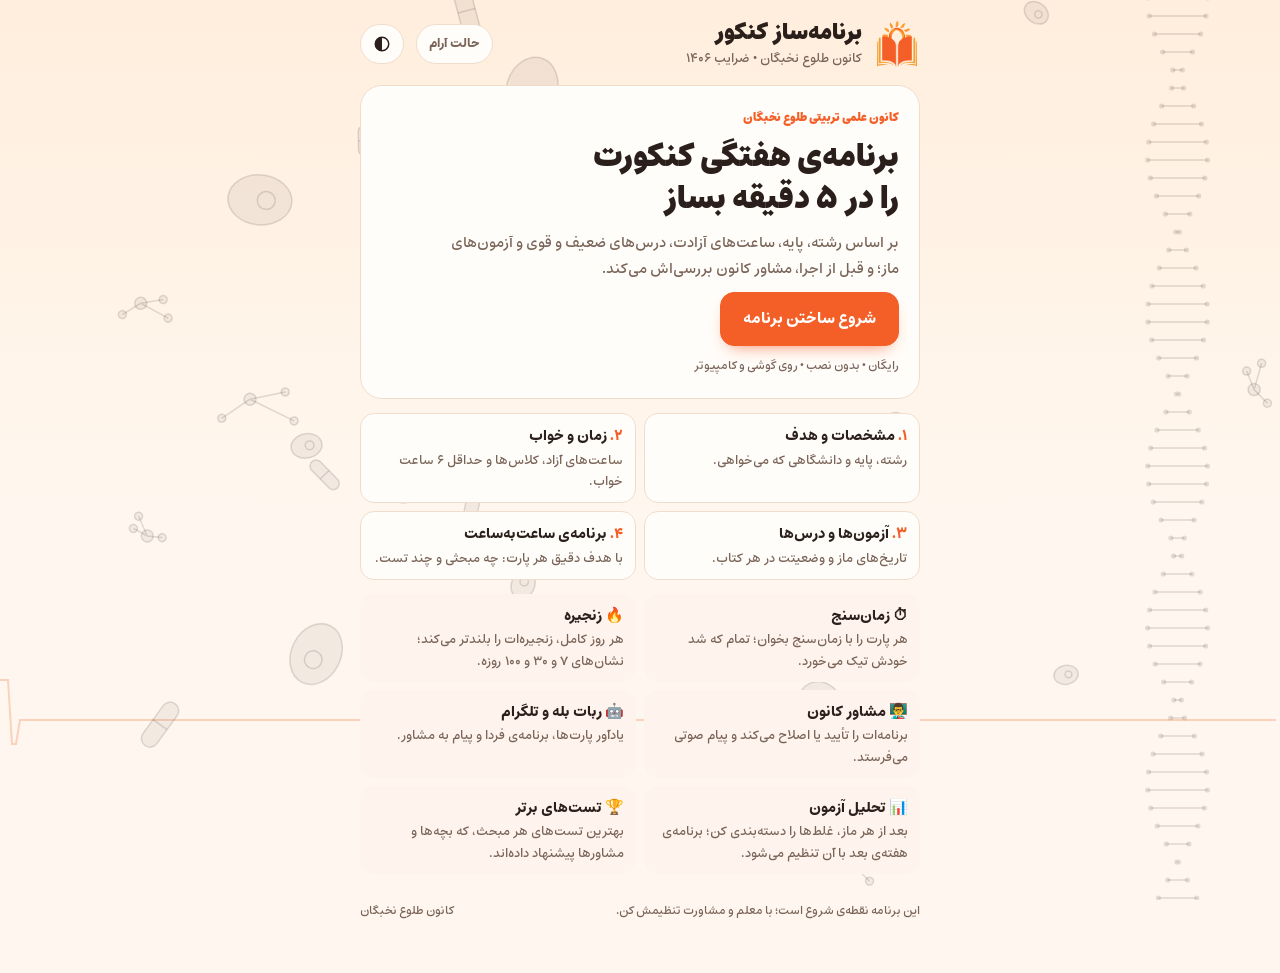
==== commit 274e0523: "Add files via upload" ====
--- a/index.html
+++ b/index.html
@@ -619,6 +619,34 @@
 .chips.dq{display:grid;grid-template-columns:repeat(10,minmax(0,1fr));gap:4px}
 .chips.dq .chip.sm{min-width:0;padding:0;justify-content:center}
 .chip.sm[aria-pressed="true"]{background:var(--accent);color:var(--accent-ink);border-color:var(--accent)}
+/* ===== v26: goals & feedback ===== */
+.dgl{font-size:11px;font-weight:800;color:var(--accent);margin-inline-start:auto;white-space:nowrap}
+.fbrow{display:flex;flex-wrap:wrap;gap:6px;align-items:center;margin-top:8px;padding:8px;border-radius:14px;background:var(--chip);width:100%}
+.fbrow>span{font-size:12.5px;font-weight:800;width:100%}
+.fbrow button{border:1.5px solid var(--line);background:var(--sheet);color:var(--ink);font:inherit;font-size:13px;font-weight:700;border-radius:999px;padding:6px 12px;cursor:pointer;min-height:40px}
+.fbrow button[data-f="3"]{border-color:var(--strong)}
+.fbrow button[data-f="1"]{border-color:var(--weak)}
+.fbrow .fbx{margin-inline-start:auto;border:0;background:transparent;min-height:0;padding:4px 8px;color:var(--ink2)}
+.fbl{display:block;font-size:11.5px;font-weight:800;margin-top:2px}
+.fbl.fb3{color:var(--strong)} .fbl.fb2{color:var(--ink2)} .fbl.fb1{color:var(--weak)}
+.tgoal .sh{margin-bottom:8px}
+.tg-sum{display:grid;grid-template-columns:repeat(auto-fit,minmax(96px,1fr));gap:8px}
+.tg-sum div{position:relative;background:var(--chip);border-radius:14px;padding:8px 12px 12px;display:flex;flex-direction:column;overflow:hidden}
+.tg-sum b{font-size:22px;font-variant-numeric:tabular-nums;line-height:1.2}
+.tg-sum b small{font-size:13px;color:var(--ink2);font-weight:700}
+.tg-sum span{font-size:11.5px;color:var(--ink2);font-weight:700}
+.tg-sum i{position:absolute;inset-inline-start:0;bottom:0;height:4px;width:var(--w);background:var(--accent);border-radius:4px}
+.tg-list{list-style:none;margin:10px 0 0;padding:0;display:flex;flex-direction:column;gap:4px}
+.tg-list li{display:grid;grid-template-columns:minmax(0,1fr) auto 26px;gap:8px;align-items:center;padding:6px 10px;border-radius:10px;border:1px solid var(--line);font-size:13px}
+.tg-list li span{font-weight:800;min-width:0}
+.tg-list li small{display:block;font-size:11px;color:var(--ink2);font-weight:700}
+.tg-list li b{font-size:12.5px;color:var(--accent);text-align:left}
+.tg-list li.ok{opacity:.7}
+.tg-list li em{font-style:normal;text-align:center}
+.tg-up{margin:8px 0 0;padding:8px 10px;border-radius:12px;background:color-mix(in srgb,var(--strong) 12%,var(--sheet));font-size:12.5px;font-weight:700}
+#pgseg{margin-top:6px}
+.p2t td,.p2t th{font-size:10px}
+.p2t td small{display:block;color:#777;font-size:8.5px}
 
 /* pdf */
 #pdfbox .ph{display:flex;align-items:center;gap:12px;border-bottom:2px solid #1b2540;padding-bottom:6px;margin-bottom:8px}
@@ -811,6 +839,7 @@
     <div class="card2 coachbox" id="coachbox" hidden></div>
     <div class="wmsg" id="wmsg" hidden></div>
     <div id="rvslot"></div>
+    <div class="card2 tgoal" id="tgoal" hidden></div>
     <div class="card2 tday"><div class="sh"><h2 id="tday-h">امروز</h2><a href="#" class="lnk" id="to-week">همه‌ی هفته ←</a></div><div id="tday"></div></div>
     <div class="card2" id="drep" hidden></div>
     <div class="card2" id="wgoals"></div>
@@ -888,7 +917,6 @@
     <div class="field" style="margin-top:6px"><span class="lab">روتین‌های شبانه</span>
       <p class="note" style="margin:0 0 6px">کارهای کوتاه هر شب، با مبحث مشخص؛ مثلاً «لغت فارسی • درس ۳ تا ۵ • ۱۵ دقیقه». آخر برنامه‌ی هر شب می‌آیند.</p>
       <div id="rts"></div><button type="button" class="btn ghost" id="rt-add">+ افزودن روتین</button></div>
-    <div class="field" style="margin-top:6px"><span class="lab" id="l-anki">۱۵ دقیقه مرور Anki آخر هر شب</span><div class="chips" id="anki" role="group" aria-labelledby="l-anki"></div></div>
     <div class="total"><span class="big" id="hbig"></span><small>ساعت:دقیقه در هفته</small>
       <div class="perday"><b id="pparts"></b>پارت درسی</div></div>
   </section>
@@ -948,6 +976,7 @@
     <div class="weekbar">
       <button type="button" class="btn acc" id="print">چاپ یا ذخیره‌ی PDF</button>
       <div class="pvseg" id="pvseg" role="group" aria-label="نمای برگه‌ی چاپی"><button type="button" data-v="full">برگه‌ی کامل</button><button type="button" data-v="simple">برگه‌ی ساده</button></div>
+      <div class="pvseg" id="pgseg" role="group" aria-label="تعداد صفحه‌ی چاپ"><button type="button" data-v="1">تک‌صفحه</button><button type="button" data-v="2">دوصفحه</button></div>
       <button type="button" class="btn ghost" id="reset" hidden>برگرداندن برنامه‌ی خودکار</button>
     </div>
     <div class="rv" id="rv" role="status"></div>
@@ -1018,7 +1047,8 @@
       <li>شبِ قبل از کلاس هر درس، پارت تشریحی یا عمومیِ همان درس در اولویت است.</li>
       <li>مدل تست‌ها: آموزشی (حین درسنامه، پاسخنامه بلافاصله)، تمرینی (بدون فشار زمان)، زمان‌دار (آخر فصل، مثلاً ۳۰ تست در ۶۰ دقیقه با روش ضربدر-منها)، نشان‌دار (تست‌های غلط و ایده‌دار برای مرور). کتاب ضعیف آموزشی، متوسط تمرینی، قوی و مرورها زمان‌دار می‌گیرند. روزِ قبل از آزمون تست‌ها زمان‌دار می‌شوند و فردای آزمون اولین پارت تستی، مرورِ نشان‌دارهاست.</li>
       <li>سهم تشریحی با فصل عوض می‌شود: پاییز کمتر (تسلط مفهومی و تستی)، از بهمن بیشتر، و در فصل نهایی‌ها بیشترین.</li>
-      <li>آخر هر شب ۱۵ دقیقه مرور Anki برای منحنی فراموشی. اگر روزی دیرتر از ۲۳:۳۰ تمام شود، هشدار می‌دهیم.</li>
+      <li>مرور Anki یکی از روتین‌های شبانه است (در «اطلاعات من › زمان‌ها › روتین‌ها»)؛ با بقیه‌ی روتین‌ها آخر برنامه‌ی هر شب می‌آید.</li>
+      <li>هدف هر پارت: درس‌های اختصاصی با ۱۵ تست در هر ۱.۵ ساعت شروع می‌شوند؛ هر هفته اگر بیشتر «راحت رسیدم» زده باشی ۵ تا بیشتر و اگر بیشتر «نرسیدم» ۵ تا کمتر می‌شود (حداکثر ۴۰). درس‌های عمومی تست ندارند: صفحه‌ی درسنامه + نمونه‌سؤال.</li>
       <li>روز آزمون آزمایشی، زمانِ آزمون و پارت‌های تحلیل عصرش از ساعت مطالعه‌ی همان روز کم می‌شود. اگر موسسه‌ی آزمونت را انتخاب کنی، آزمون‌ها خودکار در هفته‌ی خودشان قرار می‌گیرند.</li>
       <li>برنامه‌ی مبحثی: برای هر کتاب، فصل‌هایی که تا آزمون بعد باید برسی، به نسبت سهم تست هر فصل بین هفته‌های باقی‌مانده تقسیم می‌شود و هر پارت می‌گوید کدام فصل و چند تست. مباحث آزمون‌ها تخمینِ ما بر اساس روند معمول مدرسه است و قابل ویرایش است.</li>
       <li>گزارش هفته: پارت‌ها را تیک بزن و بگو هر درس تا کجا رسیده؛ درسی که از ددلاین عقب باشد، هفته‌ی بعد ۱۵٪ وقت بیشتر می‌گیرد.</li>
@@ -1067,8 +1097,8 @@
     get: function(k, d){ try { var v = localStorage.getItem(NS + k); return v === null ? d : JSON.parse(v); } catch(e){ return d; } },
     set: function(k, v){ try { localStorage.setItem(NS + k, JSON.stringify(v)); } catch(e){} }
   };
-  var KEYS = ['introSeen','res','dayrep','tlog','src','rts','trm','pview','adv','coachDone','coachNote','sea','setup','tab','hist','notes','focus','ana','timer','sigMap','vapid','bed','wake','streak','mvDone','pushOn','bot','tbot','via','msgr','baleOn','cpApplied','rv','scores','reg','step','maxStep','phone','sName','off','pp','inst','exFirst','exEvery','exSkip','anaN','blocks','brk','strat','norev','pg','wkPg','done','reports','boost','cov','wkOff','pgWk','anki','ex','exDay','exStart','exDur','exAna','name','goal','goalName','goalPrefix','gUni','gRank','gWhy','track','grade','school','sd','hs','ho','hd','fri','rev','lv','fav','tt','tss','tso','l1','l2','d1','d2','plan','planKey'];
-  var DEF = { introSeen:0, res:{}, dayrep:{}, tlog:{}, src:{}, rts:[], trm:{}, pview:'full', adv:null, coachDone:null, coachNote:'', sea:null, setup:0, tab:'today', hist:{}, notes:{}, focus:{}, ana:{}, timer:null, sigMap:{}, vapid:'', streak:null, mvDone:{}, pushOn:0, bot:'', tbot:'', via:'', msgr:'b', baleOn:false, cpApplied:0, rv:null, scores:{}, reg:0, step:0, maxStep:0, phone:'', sName:'', off:{}, pp:{}, inst:'', exFirst:0, exEvery:14, exSkip:{}, anaN:1, blocks:[], brk:15, strat:'bal', norev:{}, pg:{}, wkPg:{}, done:{}, reports:[], boost:null, cov:{}, wkOff:0, pgWk:{}, anki:true, ex:true, exDay:6, exStart:'08:00', exDur:0, exAna:true, name:'', goal:'', goalName:'', goalPrefix:'دکتر', gUni:'', gRank:'', gWhy:'', track:'تجربی', grade:'11', school:true, sd:[1,1,1,1,1,0,0], hs:4, ho:10, hd:10, fri:true, rev:true, lv:{}, fav:{}, tt:null,
+  var KEYS = ['lvl','fb','lvlDone','lvlMsg','pages','introSeen','res','dayrep','tlog','src','rts','trm','pview','adv','coachDone','coachNote','sea','setup','tab','hist','notes','focus','ana','timer','sigMap','vapid','bed','wake','streak','mvDone','pushOn','bot','tbot','via','msgr','baleOn','cpApplied','rv','scores','reg','step','maxStep','phone','sName','off','pp','inst','exFirst','exEvery','exSkip','anaN','blocks','brk','strat','norev','pg','wkPg','done','reports','boost','cov','wkOff','pgWk','anki','ex','exDay','exStart','exDur','exAna','name','goal','goalName','goalPrefix','gUni','gRank','gWhy','track','grade','school','sd','hs','ho','hd','fri','rev','lv','fav','tt','tss','tso','l1','l2','d1','d2','plan','planKey'];
+  var DEF = { lvl:{}, fb:{}, lvlDone:{}, lvlMsg:null, pages:2, introSeen:0, res:{}, dayrep:{}, tlog:{}, src:{}, rts:[], trm:{}, pview:'full', adv:null, coachDone:null, coachNote:'', sea:null, setup:0, tab:'today', hist:{}, notes:{}, focus:{}, ana:{}, timer:null, sigMap:{}, vapid:'', streak:null, mvDone:{}, pushOn:0, bot:'', tbot:'', via:'', msgr:'b', baleOn:false, cpApplied:0, rv:null, scores:{}, reg:0, step:0, maxStep:0, phone:'', sName:'', off:{}, pp:{}, inst:'', exFirst:0, exEvery:14, exSkip:{}, anaN:1, blocks:[], brk:15, strat:'bal', norev:{}, pg:{}, wkPg:{}, done:{}, reports:[], boost:null, cov:{}, wkOff:0, pgWk:{}, anki:true, ex:true, exDay:6, exStart:'08:00', exDur:0, exAna:true, name:'', goal:'', goalName:'', goalPrefix:'دکتر', gUni:'', gRank:'', gWhy:'', track:'تجربی', grade:'11', school:true, sd:[1,1,1,1,1,0,0], hs:4, ho:10, hd:10, fri:true, rev:true, lv:{}, fav:{}, tt:null,
     tss:'15:15', tso:'08:00', bed:'23:00', wake:'06:30', l1:'13:00', l2:'14:00', d1:'20:30', d2:'21:15', plan:null, planKey:'' };
   var S = {}; KEYS.forEach(function(k){ S[k] = store.get(k, DEF[k]); });
   function save(){ KEYS.forEach(function(k){ store.set(k, S[k]); }); }
@@ -1391,7 +1421,6 @@
     }
     [['t-ss','tss'],['t-so','tso'],['t-l1','l1'],['t-l2','l2'],['t-d1','d1'],['t-d2','d2']].forEach(function(p){ document.getElementById(p[0]).value = S[p[1]]; });
     renderExam(); renderBlocks();
-    chips(document.getElementById('anki'), [[true,'بله'],[false,'نه']], S.anki, function(v){ S.anki = v; renderTime(); save(); renderWeek(); });
     renderSleep();
   }
   function renderTotal(){
@@ -1606,7 +1635,6 @@
     blocks.forEach(function(b, bi){ if (b.fx && !used[bi]) out.push(b); });
     out.sort(function(a, b){ return a.s - b.s; });
     var last = 0; out.forEach(function(e){ if (!e.meal && e.fx !== 'blk' && e.e > last) last = e.e; });
-    if (S.anki && last) { out.push({ fx: 'anki', label: 'مرور Anki', s: last + 15, e: last + 30 }); last += 30; }
     if (last) routinesOn(d).forEach(function(r){ var m = r.min || 15; out.push({ fx: 'rt', label: 'روتین: ' + r.n + (r.t ? ' • ' + r.t : ''), sub: (r.by ? 'پیشنهاد مشاور • ' : '') + fa(m) + ' دقیقه' + (r.alt ? ' • یک شب در میان' : ''), s: last + 5, e: last + 5 + m }); last += 5 + m; });
     return out;
   }
@@ -1732,7 +1760,7 @@
     return mode === 'ترکیبی' ? fa(tl) + ' دقیقه درسنامه + ' + t : t;
   }
   function buildTopics(){
-    TM = {}; EXP = {};
+    TM = {}; EXP = {}; adjLevels();
     var ws = weekStart(), nx = nextExamJ(), dl = nx != null ? nx : ws + 6, W = Math.max(1, Math.ceil((dl - ws + 1) / 7)), byBook = {};
     S.plan.forEach(function(list, d){ timeline(d, list).forEach(function(e){ if (!e.p) return;
       e.p.items.forEach(function(x, xi){ (byBook[x.b] = byBook[x.b] || []).push({ k: e.p.id + ':' + xi, x: x, len: e.p.items.length > 1 ? HALF : e.p.len, mode: e.p.items.length > 1 ? x.mode : e.p.mode }); });
@@ -1766,10 +1794,10 @@
           var k = done[cyc++ % done.length];
           label = (rev ? 'مرور ' : 'تمرین و مرور ') + chName(ch, k);
         }
-        TM[s.k] = { t: label, bg: budget(s.len, s.mode, s.x.tk, src, fresh, !!info.gen), n: s.mode === 'تشریحی' ? 0 : testsN(s.mode === 'ترکیبی' ? s.len / 2 : s.len, s.x.tk || 'تمرینی', src) };
+        var G = goalFor(s.len, s.mode, s.x.tk, src, fresh, !!info.gen, b); TM[s.k] = { t: label, bg: G.bg, n: G.n, pg: G.pg, q: G.q };
       });
     });
-    (S.plan || []).forEach(function(l){ l.forEach(function(p){ p.items.forEach(function(x, xi){ if (x.tpo){ var k = p.id + ':' + xi; TM[k] = { t: x.tpo, bg: TM[k] ? TM[k].bg : '' }; } }); }); });
+    (S.plan || []).forEach(function(l){ l.forEach(function(p){ p.items.forEach(function(x, xi){ if (x.tpo){ var k = p.id + ':' + xi; TM[k] = Object.assign({}, TM[k] || { bg: '' }, { t: x.tpo }); } }); }); });
     return TM;
   }
 
@@ -1801,7 +1829,7 @@
       } else {
         share = Math.round(100 / Math.max(1, W * cons.length)); label = mz.t;
       }
-      TM[s.k] = { t: label, bg: budget(s.len, s.mode, s.x.tk, src, fresh, !!info.gen), sh: share, n: s.mode === 'تشریحی' ? 0 : testsN(s.mode === 'ترکیبی' ? s.len / 2 : s.len, s.x.tk || 'تمرینی', src) };
+      var G = goalFor(s.len, s.mode, s.x.tk, src, fresh, !!info.gen, b); TM[s.k] = { t: label, bg: G.bg, sh: share, n: G.n, pg: G.pg, q: G.q };
     });
   }
 
@@ -2057,7 +2085,8 @@
       var el = document.createElement('div'); el.className = 'day'; el.style.setProperty('--d', d);
       var tl = timeline(d, list), tot = list.reduce(function(a, p){ return a + p.len; }, 0) + fixedMin(d);
       var tag = isSchool(d) ? '<span class="tag">مدرسه</span>' : '<span class="tag off">' + (!S.school && d === 6 && S.fri ? 'نیم‌روز' : 'تعطیل') + '</span>';
-      el.innerHTML = '<div class="dh"><b>' + (big ? 'امروز، ' : '') + DAYS[d] + '</b>' + tag + '<span class="dt">' + clock(tot) + '</span></div>';
+      var dg = goalText(dayGoal(d));
+      el.innerHTML = '<div class="dh"><b>' + (big ? 'امروز، ' : '') + DAYS[d] + '</b>' + tag + '<span class="dt">' + clock(tot) + '</span>' + (dg && !big ? '<span class="dgl">🎯 ' + dg + '</span>' : '') + '</div>';
       if (big) el.classList.add('dbig');
       var isToday = !S.wkOff && d === satIdx(todayJ()) && d < 6, allDone = list.length && list.every(function(p){ return dm[p.id]; }), nxp = (S.plan[d + 1] || []).filter(function(p){ return !dm[p.id]; })[0], hasNext = !!nxp && capLeft()[d] >= nxp.len;
       if (isToday && allDone && hasNext){ var fb = document.createElement('button'); fb.type = 'button'; fb.className = 'btn ghost fwd'; fb.textContent = '⚡ وقت اضافه آوردم: یک پارت از فردا'; fb.onclick = function(){ pullForward(d); }; el.appendChild(fb); }
@@ -2080,8 +2109,10 @@
         if (dm[p.id] && isTestPart(p)){ var rr = resMap()[p.id];
           if (rr) li.querySelector('span').insertAdjacentHTML('beforeend', '<span class="resl">📊 ' + resText(rr) + '</span>');
           else if (resOpen !== p.id){ var rb = document.createElement('button'); rb.type = 'button'; rb.className = 'resb'; rb.textContent = '+ نتیجه‌ی تست‌ها (درست/غلط/نزده)'; rb.onclick = function(ev){ ev.stopPropagation(); resOpen = p.id; renderWeek(); }; li.querySelector('span').appendChild(rb); } }
+        var fbx = fbMap()[p.id]; if (dm[p.id] && fbx && FB[fbx.f]) li.querySelector('span').insertAdjacentHTML('beforeend', '<span class="fbl fb' + fbx.f + '">' + FB[fbx.f][0] + ' ' + FB[fbx.f][1] + '</span>');
+        if (fbOpen === p.id && !dm[p.id]) li.appendChild(fbRow(p, function(rc){ dm[p.id] = 1; if (isTestPart(p) && !binfo(p.items[0].b).gen && !resMap()[p.id]) resOpen = p.id; save(); renderWeek(); onTick(rc, false); }));
         if (resOpen === p.id) li.appendChild(resEditor(p));
-        li.querySelector('.ck').addEventListener('click', function(ev){ ev.stopPropagation(); var was = !!dm[p.id], rc = this.getBoundingClientRect(); if (was) delete dm[p.id]; else { dm[p.id] = 1; if (isTestPart(p) && !resMap()[p.id]) resOpen = p.id; } save(); renderWeek(); onTick(rc, was); });
+        li.querySelector('.ck').addEventListener('click', function(ev){ ev.stopPropagation(); var was = !!dm[p.id], rc = this.getBoundingClientRect(); if (was){ delete dm[p.id]; delete fbMap()[p.id]; save(); renderWeek(); onTick(rc, true); } else { fbOpen = fbOpen === p.id ? null : p.id; renderWeek(); } });
         li.querySelector('.tmb').addEventListener('click', function(ev){ ev.stopPropagation(); openTimer(p.id); });
         li.tabIndex = 0; li.setAttribute('role', 'button');
         if (sel === p.id || swapFrom === p.id) li.classList.add('sel');
@@ -2164,13 +2195,11 @@
       td += '<td>' + (cell || 'استراحت') + '</td>';
     });
     var gl = goalLine(), anchor = (gl || S.gWhy) ? '<div class="pa">' + (typeof gimg === 'string' && gimg ? '<img class="pimg" src="' + gimg + '" alt="">' : '') + (S.gWhy ? '<div class="pq"><small>لنگرِ من</small>«' + esc(S.gWhy) + '»</div>' : '') + (gl ? '<div class="pg"><small>هدفِ من</small><b>' + esc(gl) + '</b></div>' : '') + '</div>' : '';
-    var bt = budgetTable(true), sub = subjectSheet();
+    var two = S.pages !== 1, sub = two ? page2Sheet() : '', B1 = two ? budgetData(1) : null;
     ps.innerHTML = '<div class="ppage">' + head + anchor + '<table class="pt"><thead><tr>' + th + '</tr></thead><tbody><tr>' + td + '</tr></tbody></table>'
       + '<div class="pf"><span>خط سرمه‌ای: تشریحی • خط نارنجی: تستی • 🎯 = هدف هر پارت • بین پارت‌ها ' + fa(BRK()) + ' دقیقه استراحت</span><span>یادداشت همایش: ' + tip + '</span></div></div>'
-      + (bt ? '<div class="ppage p2"><div class="ph"><img src="' + logo + '" alt=""><div><h1>بودجه‌ی آزمون‌ها، درس به درس</h1><p>' + esc(fullName() || '') + ' • ' + NAME[S.grade] + ' ' + S.track + ' • پارت‌های برنامه‌ی هفتگی از روی همین جدول ساخته شده‌اند</p></div></div>' + bt
-        + '<div class="pf"><span>ستون اول (پررنگ): آزمون بعدی تو. هر هفته پیشرفتت را در بخش «گزارش» سایت ثبت کن.</span><span>کانون طلوع نخبگان</span></div></div>' : '')
-      + (sub ? '<div class="ppage p3"><div class="ph"><img src="' + logo + '" alt=""><div><h1>برگه‌ی درس‌ها</h1><p>مباحث این هفته، نحوه‌ی خواندن و منبع هر درس' + (S.coachNote ? ' • پیام مشاور: ' + esc(S.coachNote) : (S.adv && S.adv.msg && S.adv.msg.t ? ' • پیام هفته: ' + esc(S.adv.msg.t) : '')) + '</p></div></div>' + sub
-        + '<div class="pf"><span>یادت نره: هر شب گزارش کار روزانه را در سایت یا ربات برای مشاورت بفرست • ساعت خواب را رعایت کن.</span><span>کانون طلوع نخبگان</span></div></div>' : '');
+      + (sub ? '<div class="ppage p2"><div class="ph"><img src="' + logo + '" alt=""><div><h1>' + (B1 ? 'بودجه‌ی ' + esc(B1.cols[0]) + ' و ' : '') + 'شیوه‌ی مطالعه و منابع</h1><p>' + esc(fullName() || '') + ' • ' + NAME[S.grade] + ' ' + S.track + (S.coachNote ? ' • پیام مشاور: ' + esc(S.coachNote) : (S.adv && S.adv.msg && S.adv.msg.t ? ' • پیام هفته: ' + esc(S.adv.msg.t) : '')) + '</p></div></div>' + sub
+        + '<div class="pf"><span>بعد از هر پارت بگو به هدف رسیدی یا نه (سایت یا ربات) • هر شب گزارش کار روزانه را بفرست • ساعت خواب را رعایت کن.</span><span>کانون طلوع نخبگان</span></div></div>' : '');
   }
 
   /* ---------- orchestration ---------- */
@@ -2276,7 +2305,7 @@
         if (e.meal) return { k: 'meal', t: e.meal, s: tstr(e.s), e: tstr(e.e) };
         if (e.fx) return { k: e.fx === 'blk' ? 'blk' : e.fx, t: e.label, s: tstr(e.s), e: tstr(e.e) };
         var tp = e.p.items.map(function(x, xi){ var t = TM[e.p.id + ':' + xi]; return t ? t.t : ''; }).filter(Boolean).join(' | ');
-        return { k: 'part', id: e.p.id, imp: impOf(e.p), mv: e.p.mv ? 1 : 0, fm: (S.focus[wkKey()] || {})[e.p.id] || 0, t: e.p.items.map(function(x){ return x.b; }).join(' + '), m: e.p.mode, tk: e.p.items.length === 1 ? (e.p.items[0].tk || '') : '', s: tstr(e.s), e: tstr(e.e), tp: tp, bg: e.p.items.length === 1 && TM[e.p.id + ':0'] ? TM[e.p.id + ':0'].bg : '', ok: doneMap()[e.p.id] ? 1 : 0 };
+        return { k: 'part', id: e.p.id, gl: goalText(partGoal(e.p)), g: e.p.items.some(function(x){ return binfo(x.b).gen; }) ? 1 : 0, imp: impOf(e.p), mv: e.p.mv ? 1 : 0, fm: (S.focus[wkKey()] || {})[e.p.id] || 0, t: e.p.items.map(function(x){ return x.b; }).join(' + '), m: e.p.mode, tk: e.p.items.length === 1 ? (e.p.items[0].tk || '') : '', s: tstr(e.s), e: tstr(e.e), tp: tp, bg: e.p.items.length === 1 && TM[e.p.id + ':0'] ? TM[e.p.id + ':0'].bg : '', ok: doneMap()[e.p.id] ? 1 : 0 };
       });
     });
     return { id: devId, v: 9, event: ev || 'save', name: (S.name || '').trim(), full: fullName(), track: S.track, grade: S.grade, gradeName: NAME[S.grade],
@@ -2299,7 +2328,7 @@
       notes: (function(){ var o = {}, t = todayJ(); Object.keys(S.notes || {}).forEach(function(k){ if (t - k <= 14) o[k] = S.notes[k]; }); return o; })(),
       ana: (function(){ var a = (S.ana || {})[scKey()] || {}, ks = Object.keys(a).map(Number).sort(function(x, y){ return y - x; }).slice(0, 3); return ks.map(function(j){ return Object.assign({ j: j, ex: (S.inst === 'maz' ? 'ماز ' : '') + jlabel(j) }, a[j]); }); })(),
       exams: liveExams().filter(function(j){ return Math.abs(j - todayJ()) <= 35; }), today: todayJ(), focusMin: (function(){ var f = S.focus[wkKey()] || {}, n = 0; Object.keys(f).forEach(function(k){ n += f[k]; }); return n; })(),
-      phase: phase().k, cby: COACH || undefined,
+      phase: phase().k, cby: COACH || undefined, lvl: S.lvl, fb: (function(){ var o = {}, m = fbMap(); Object.keys(m).forEach(function(id){ o[id] = m[id].f; }); return o; })(),
       res: resMap(), dayrep: (function(){ var r = S.dayrep[todayJ()]; return r && r.sent ? Object.assign({ j: todayJ() }, r) : null; })(), tlog: S.tlog[todayJ()] || null,
       src: (function(){ var o = {}; Object.keys(S.src || {}).forEach(function(k){ o[k.split('|')[2]] = S.src[k]; }); return o; })(), trm: Object.keys(S.trm || {}).map(function(k){ return k.split('|')[2]; }), rts: S.rts || [],
       reports: (S.reports || []).slice(0, 8).map(function(r){ return { label: r.label, pct: r.pct, behind: r.behind, reached: r.reached, unk: r.unk || [], ex: r.ex, at: r.at }; }), ua: (navigator.userAgent || '').slice(0, 120) };
@@ -2506,6 +2535,7 @@
     }
     if (j.streak && JSON.stringify(j.streak) !== JSON.stringify(S.streak)){ S.streak = j.streak; ch = true; }
     if (j.adv !== undefined && JSON.stringify(j.adv || null) !== JSON.stringify(S.adv || null)){ S.adv = j.adv || null; ch = true; }
+    if (t && t.wk === weekStart() && t.fb){ var fmx = fbMap(); Object.keys(t.fb).forEach(function(id){ if (fmx[id]) return; var f = findS(id); if (!f) return; setFb(S.plan[f[0]][f[1]], +t.fb[id]); ch = true; }); }
     if (t && t.wk === weekStart() && t.res){ var rm = resMap(); Object.keys(t.res).forEach(function(id){ if (!rm[id]){ rm[id] = t.res[id]; ch = true; } }); }
     if (j.sea !== undefined && JSON.stringify(j.sea || null) !== JSON.stringify(S.sea || null)){ S.sea = j.sea || null; PH = null; _save2(); renderAll(true); return; }
     if (j.vapid !== undefined && (j.vapid || '') !== (S.vapid || '')){ S.vapid = j.vapid || ''; }
@@ -2685,7 +2715,7 @@
     var box = $id('tday'); if (!box || !S.plan) return;
     var ph = phase(), sea = $id('sea'); sea.hidden = !ph.label; sea.textContent = ph.label;
     var rv = $id('rv'), slot = $id('rvslot'); if (rv && slot && rv.parentNode !== slot) slot.appendChild(rv);
-    renderWGoals(); renderDayRep(); renderCoach();
+    renderWGoals(); renderDayRep(); renderCoach(); renderTGoal();
     var wm = $id('wmsg'), M = S.adv && S.adv.msg; wm.hidden = !(M && M.t); if (M && M.t) wm.innerHTML = '<b>📌 پیام هفته' + (M.by ? ' از ' + esc(M.by) : '') + '</b><p>' + esc(M.t) + '</p>';
     if (S.wkOff){ box.innerHTML = '<p class="note">برای دیدن امروز، هفته‌ی جاری را انتخاب کن.</p>'; return; }
     var d = satIdx(todayJ()), dm = doneMap(); box.innerHTML = '';
@@ -2756,15 +2786,15 @@
   $id('cal-next').onclick = function(){ calM++; if (calM > 12){ calM = 1; calY++; } renderCal(); };
 
   /* ---------- budget chart: exam by exam, book by book (screen + page 2 of the print) ---------- */
-  function budgetData(){
+  function budgetData(lim){ lim = lim || 4;
     var t = todayJ(), books = bookList();
     if (S.inst === 'maz'){
-      var ex = mazList().filter(function(e){ return e.j >= t - 1 && !S.exSkip[e.j]; }).slice(0, 4); if (!ex.length) return null;
+      var ex = mazList().filter(function(e){ return e.j >= t - 1 && !S.exSkip[e.j]; }).slice(0, lim); if (!ex.length) return null;
       var rows = books.map(function(d){ var src = d.src || d.b; return { b: d.b, cells: ex.map(function(e){ var x = e.b[src]; return x ? { t: x.t, p: x.p && x.p.length ? 'صفحه‌ی ' + fa(x.p[0][0]) + ' تا ' + fa(x.p[x.p.length - 1][1]) : '' } : null; }) }; })
         .filter(function(r){ return r.cells.some(Boolean); });
       return { cols: ex.map(function(e){ return 'ماز ' + jlabel(e.j) + (e.est ? ' (تخمینی)' : ''); }), rows: rows, maz: 1 };
     }
-    var js = liveExams().filter(function(j){ return j >= t - 1; }).slice(0, 4); if (!js.length) return null;
+    var js = liveExams().filter(function(j){ return j >= t - 1; }).slice(0, lim); if (!js.length) return null;
     return { cols: js.map(function(j){ return (INST[S.inst] ? INST[S.inst].s : 'آزمون') + ' ' + jlabel(j); }),
       rows: books.map(function(d){ var src = d.src || d.b, ch = chOf(src); return { b: d.b, cells: js.map(function(j){ var n = targetFor(d.b, src, !!d.rev, j); return n ? { t: 'تا آخر ' + chName(ch, Math.min(ch.length, n) - 1), p: '' } : null; }) }; }) };
   }
@@ -2967,6 +2997,98 @@
 
   var resOpen = null;
   /* =====================================================================
+     v26: goals per part (tests / pages / sample questions), three-way
+          feedback instead of a plain tick, weekly growth of the goal,
+          «هدف امروز», and the two-page print
+     ===================================================================== */
+  var GL = { start: 15, cap: 40, step: 5, r0: 0.4, rMin: 0.3, rMax: 0.7 };   // tests per 90 minutes; share of time for sample questions
+  var FB = { 3: ['😌', 'راحت رسیدم'], 2: ['🙂', 'رسیدم ولی سخت بود'], 1: ['😓', 'به هدف نرسیدم'] };
+  var fbOpen = null;
+  function lvlOf(b){ var x = S.lvl[b]; return x && x.L ? x.L : GL.start; }
+  function ratioOf(b, fresh){ var x = S.lvl[b]; return x && x.r != null ? x.r : (fresh ? GL.r0 : GL.r0 + 0.2); }
+  var Q_GEN = 2, Q_SPEC = 4;   // minutes per sample question: general / specialized subjects
+  function qMin(b){ return /فیزیک|ریاضی|حسابان|هندسه|گسسته|آمار/.test(b || '') ? 3 : 2; }   // minutes per sample question: math & physics 3, everything else 2
+  function pgMin(b){ return /زیست/.test(b || '') ? 15 : 8; }   // minutes per textbook page (biology is denser)
+  function r5(x){ return Math.round(x / 5) * 5; }
+  /* what one part (or half of a part) should reach */
+  function goalFor(len, mode, tk, src, fresh, gen, b){
+    var g = { n: 0, pg: 0, q: 0, bg: '' };
+    if (gen){   // عمومی: no tests — textbook pages + sample questions, in a ratio that follows the feedback
+      var r = ratioOf(b, fresh), qm = Math.max(10, r5(len * r)), rm = Math.max(10, len - qm);
+      g.pg = Math.max(1, Math.round(rm / pgMin(b))); g.q = Math.max(2, Math.round(qm / Q_GEN));
+      g.bg = fa(g.pg) + ' صفحه ' + (fresh ? 'متن و درسنامه' : 'مرور درسنامه') + ' + ' + fa(g.q) + ' نمونه‌سؤال';
+      return g;
+    }
+    if (mode === 'تشریحی'){
+      var rd = fresh ? r5(len * 2 / 3) : r5(len / 2), ex = len - rd;
+      g.pg = Math.max(1, Math.round(rd / pgMin(b))); g.q = Math.max(2, Math.round(ex / qMin(b)));
+      g.bg = fa(g.pg) + ' صفحه ' + (fresh ? 'درسنامه و مثال' : 'مرور درسنامه') + ' + ' + fa(g.q) + ' ' + (fresh ? 'تمرین کتاب و نمونه‌سؤال' : 'نمونه‌سؤال تشریحی');
+      return g;
+    }
+    var tl = mode === 'ترکیبی' ? len / 2 : len, L = Math.min(GL.cap, lvlOf(b));
+    g.n = Math.max(5, Math.round(L * tl / 90));
+    var t = fa(g.n) + ' تست' + (tk ? ' ' + tk : '');
+    if (tk === 'زمان‌دار' || tk === 'آزمونی'){ var w = r5(tl * 0.65); t += ' (' + fa(w) + ' دقیقه حل + ' + fa(tl - w) + ' دقیقه تحلیل)'; }
+    if (mode === 'ترکیبی'){ g.pg = Math.max(1, Math.round(tl / pgMin(b))); g.bg = fa(g.pg) + ' صفحه درسنامه + ' + t; return g; }
+    g.bg = t; return g;
+  }
+  function partGoal(p){   // sum over the halves of a part
+    var o = { n: 0, pg: 0, q: 0 }; p.items.forEach(function(x, xi){ var t = TM[p.id + ':' + xi]; if (t){ o.n += t.n || 0; o.pg += t.pg || 0; o.q += t.q || 0; } }); return o;
+  }
+  function goalText(o){ var a = []; if (o.n) a.push(fa(o.n) + ' تست'); if (o.pg) a.push(fa(o.pg) + ' صفحه'); if (o.q) a.push(fa(o.q) + ' نمونه‌سؤال'); return a.join('، '); }
+  function dayGoal(d){ var o = { n: 0, pg: 0, q: 0 }; ((S.plan || [])[d] || []).forEach(function(p){ var g = partGoal(p); o.n += g.n; o.pg += g.pg; o.q += g.q; }); return o; }
+  /* feedback: S.fb[week][part id] = { f: 3|2|1, b: [books], g: gen? } */
+  function fbMap(w){ w = w || wkKey(); S.fb[w] = S.fb[w] || {}; return S.fb[w]; }
+  function setFb(p, f){ fbMap()[p.id] = { f: f, b: p.items.map(function(x){ return x.b; }), g: p.items.map(function(x){ return binfo(x.b).gen ? 1 : 0; }), m: p.mode }; }
+  function fbRow(p, done){
+    var box = document.createElement('div'); box.className = 'fbrow'; box.setAttribute('role', 'group'); box.setAttribute('aria-label', 'به هدف این پارت رسیدی؟');
+    box.innerHTML = '<span>به هدف این پارت رسیدی؟</span>' + [3, 2, 1].map(function(f){ return '<button type="button" data-f="' + f + '">' + FB[f][0] + ' ' + FB[f][1] + '</button>'; }).join('') + '<button type="button" class="fbx" aria-label="بستن">✕</button>';
+    box.addEventListener('click', function(ev){ ev.stopPropagation(); });
+    box.querySelectorAll('[data-f]').forEach(function(b){ b.onclick = function(){ var rc = b.getBoundingClientRect(); setFb(p, +b.dataset.f); fbOpen = null; done(rc); }; });
+    box.querySelector('.fbx').onclick = function(){ fbOpen = null; renderWeek(); };
+    return box;
+  }
+  /* once a week: goals grow (or shrink) per book from last week's feedback */
+  function adjLevels(){
+    var cur = wkKey(), msgs = [];
+    Object.keys(S.fb).filter(function(w){ return +w < +cur && !S.lvlDone[w]; }).sort().forEach(function(w){
+      var T = {}; Object.keys(S.fb[w]).forEach(function(id){ var x = S.fb[w][id]; (x.b || []).forEach(function(b, i){ if (x.m === 'تشریحی' && !(x.g || [])[i]) return; var t = T[b] = T[b] || { e: 0, n: 0, all: 0, g: (x.g || [])[i] }; t.all++; if (x.f === 3) t.e++; if (x.f === 1) t.n++; }); });
+      Object.keys(T).forEach(function(b){ var t = T[b], up = t.e * 2 > t.all, dn = t.n * 2 > t.all; if (!up && !dn) return;
+        var L = S.lvl[b] = S.lvl[b] || {};
+        if (t.g){ var r0 = L.r != null ? L.r : GL.r0, r1 = Math.max(GL.rMin, Math.min(GL.rMax, Math.round((r0 + (up ? 0.1 : -0.1)) * 10) / 10)); if (r1 !== r0){ L.r = r1; msgs.push({ b: b, g: 1, up: up }); } }
+        else { var l0 = L.L || GL.start, l1 = Math.max(GL.start, Math.min(GL.cap, l0 + (up ? GL.step : -GL.step))); if (l1 !== l0){ L.L = l1; msgs.push({ b: b, up: up, L: l1 }); } } });
+      S.lvlDone[w] = 1;
+    });
+    var ks = Object.keys(S.fb).sort(); while (ks.length > 6) delete S.fb[ks.shift()];
+    if (msgs.length){ S.lvlMsg = { w: cur, m: msgs }; _save2(); }
+  }
+  /* «هدف امروز» */
+  function renderTGoal(){
+    var box = $id('tgoal'); if (!box) return;
+    if (S.wkOff || !S.plan){ box.hidden = true; return; }
+    var d = satIdx(todayJ()), L = (S.plan[d] || []), dm = doneMap(), fm = fbMap(); box.hidden = !L.length; if (!L.length) return;
+    var g = dayGoal(d), got = { n: 0, pg: 0, q: 0 }; L.forEach(function(p){ if (!dm[p.id]) return; var x = partGoal(p), f = fm[p.id]; if (f && f.f === 1) return; got.n += x.n; got.pg += x.pg; got.q += x.q; });
+    var cell = function(k, lbl){ return g[k] ? '<div><b>' + fa(got[k]) + '<small>/' + fa(g[k]) + '</small></b><span>' + lbl + '</span><i style="--w:' + Math.min(100, Math.round(got[k] / g[k] * 100)) + '%"></i></div>' : ''; };
+    var lm = S.lvlMsg && S.lvlMsg.w === wkKey() ? S.lvlMsg.m : [];
+    box.innerHTML = '<div class="sh"><h2>🎯 هدف امروز</h2><span class="note" style="margin:0">' + fa(L.filter(function(p){ return dm[p.id]; }).length) + ' از ' + fa(L.length) + ' پارت</span></div>'
+      + '<div class="tg-sum">' + cell('n', 'تست') + cell('pg', 'صفحه درسنامه') + cell('q', 'نمونه‌سؤال') + '</div>'
+      + '<ol class="tg-list">' + L.map(function(p){ var x = partGoal(p), f = fm[p.id], t = timeline(d, L).filter(function(e){ return e.p === p; })[0];
+          return '<li class="' + (dm[p.id] ? 'ok' : '') + '"><span>' + fa(p.items.map(function(i){ return i.b; }).join(' + ')) + (t ? '<small>' + fa(tstr(t.s)) + '</small>' : '') + '</span><b>' + (goalText(x) || '—') + '</b><em>' + (dm[p.id] ? (f ? FB[f.f][0] : '✅') : '') + '</em></li>'; }).join('') + '</ol>'
+      + (lm.length ? '<p class="tg-up">' + lm.map(function(m){ return m.g ? (m.up ? '📈 ' + esc(fa(m.b)) + ': سهم نمونه‌سؤال بیشتر شد' : '📉 ' + esc(fa(m.b)) + ': سهم درسنامه بیشتر شد') : (m.up ? '📈 هفته‌ی پیش ' + esc(fa(m.b)) + ' را راحت رسیدی؛ هدف تستش شد ' + fa(m.L) + ' تست در هر ۱.۵ ساعت' : '📉 ' + esc(fa(m.b)) + ' سخت بود؛ هدف تستش شد ' + fa(m.L) + ' تست در هر ۱.۵ ساعت'); }).join('<br>') + '</p>' : '')
+      + '<p class="note" style="margin:6px 0 0">بعد از هر پارت، روی دایره‌ی تیک بزن و بگو به هدف رسیدی یا نه؛ هدف هفته‌ی بعد از روی همین جواب‌ها تنظیم می‌شود (تست درس‌های اختصاصی حداکثر ' + fa(GL.cap) + ' تا در هر ۱.۵ ساعت).</p>';
+  }
+  /* page 2 of the print: the nearest exam's budget + how to study and sources, per book */
+  function page2Sheet(){
+    var by = {}; S.plan.forEach(function(l){ l.forEach(function(p){ p.items.forEach(function(x, xi){ var b = x.b, t = TM[p.id + ':' + xi]; by[b] = by[b] || { n: 0, g: { n: 0, pg: 0, q: 0 }, tp: [], modes: {} }; by[b].n++; by[b].modes[x.mode || p.mode] = 1; if (t){ by[b].g.n += t.n || 0; by[b].g.pg += t.pg || 0; by[b].g.q += t.q || 0; if (t.t && by[b].tp.indexOf(t.t) < 0) by[b].tp.push(t.t); } }); }); });
+    var bs = Object.keys(by); if (!bs.length) return '';
+    var B = budgetData(1), bud = {}, col = B ? B.cols[0] : '';
+    if (B) B.rows.forEach(function(r){ var c = r.cells[0]; if (c) bud[r.b] = c.t + (c.p ? ' (' + c.p + ')' : ''); });
+    var defHow = function(m, gen){ return gen ? 'متن درس و نکته‌ها، بعد نمونه‌سؤال امتحانی' : m['تشریحی'] && !m['تستی'] ? 'درسنامه‌ی تشریحی + کتاب درسی با همه‌ی جزئیات + نمونه‌سؤال' : m['تستی'] && !m['تشریحی'] ? 'مرور ۱۰ دقیقه‌ای درسنامه، بعد تست؛ تست‌های غلط و ایده‌دار را علامت بزن' : 'اول درسنامه و کتاب درسی، بعد تست همان مبحث'; };
+    return '<table class="pbt sub p2t"><thead><tr><th>درس</th>' + (B ? '<th class="nx">بودجه‌ی ' + esc(col) + '</th>' : '') + '<th>مباحث این هفته</th><th>هدف هفته</th><th>شیوه‌ی مطالعه</th><th>منبع</th></tr></thead><tbody>'
+      + bs.map(function(b){ var x = by[b], a = advOf(b), gen = !!binfo(b).gen; return '<tr><th>' + esc(fa(b)) + '</th>' + (B ? '<td class="nx">' + esc(bud[b] || '—') + '</td>' : '') + '<td>' + x.tp.slice(0, 3).map(esc).join('<br>') + '</td><td>' + (goalText(x.g) || '—') + '<small>' + fa(x.n) + ' پارت</small></td><td>' + esc(a.how || defHow(x.modes, gen)) + (a.how ? '<small>پیشنهاد مشاور</small>' : '') + '</td><td>' + esc(srcOf(b) || '—') + '</td></tr>'; }).join('') + '</tbody></table>'
+      + (allRoutines().length ? '<p class="prt"><b>روتین‌های شبانه:</b> ' + allRoutines().map(function(r){ return esc(r.n) + (r.t ? ' (' + esc(r.t) + ')' : '') + ' • ' + fa(r.min || 15) + ' دقیقه' + (r.alt ? ' • یک شب در میان' : ''); }).join(' | ') + '</p>' : '');
+  }
+  /* =====================================================================
      v25: test results (ص/غ/ن), daily report, sources & how to study,
           nightly routines, grade repair (ترمیم), simple print, coach mode
      ===================================================================== */
@@ -3031,7 +3153,7 @@
     return w;
   }
   /* ---------- nightly routines (student's own + counselor's) ---------- */
-  var RT_NAMES = ['لغت و معنی فارسی', 'آرایه‌های ادبی', 'قواعد عربی', 'لغت عربی', 'لغت زبان انگلیسی', 'گرامر زبان', 'آیات و مفاهیم دینی', 'فرمول‌های فیزیک', 'واکنش‌های شیمی', 'نکته‌های زیست'];
+  var RT_NAMES = ['مرور Anki', 'لغت و معنی فارسی', 'آرایه‌های ادبی', 'قواعد عربی', 'لغت عربی', 'لغت زبان انگلیسی', 'گرامر زبان', 'آیات و مفاهیم دینی', 'فرمول‌های فیزیک', 'واکنش‌های شیمی', 'نکته‌های زیست'];
   function allRoutines(){ return (S.rts || []).concat(((S.adv && S.adv.rt) || []).map(function(r){ return Object.assign({ by: 1 }, r); })); }
   function routinesOn(d){ var j = weekStart() + d; return allRoutines().filter(function(r){ return r.n && (!r.alt || j % 2 === 0); }); }
   function renderRoutines(){
@@ -3345,6 +3467,7 @@
   }
 
   if (!S.setup && S.reg && S.plan && (S.maxStep || 0) >= 4){ S.setup = 1; S.tab = 'today'; }   // students from before v24 go straight to the app
+  if (S.anki){ S.rts = S.rts || []; if (!S.rts.some(function(r){ return /anki/i.test(r.n || ''); })) S.rts.unshift({ n: 'مرور Anki', t: 'کارت‌های امروز', min: 15, alt: 0 }); S.anki = false; _save2(); }
   renderAll(false);
   coachSetup();
   if (COACH && !S.introSeen) S.introSeen = 1;
@@ -3353,13 +3476,15 @@
   else onboardStep(S.step || 'me');
   if (S.timer) drawTimer(false);
   claimFlow();
+  (function(){ var pg = $id('pgseg'); if (!pg) return; var show = function(){ pg.querySelectorAll('button').forEach(function(b){ b.setAttribute('aria-pressed', String(+b.dataset.v === (S.pages === 1 ? 1 : 2))); }); };
+    show(); pg.querySelectorAll('button').forEach(function(b){ b.onclick = function(){ S.pages = +b.dataset.v; save(); show(); renderPrint(); }; }); })();
   (function(){ var pv = $id('pvseg'); if (!pv) return; var show = function(){ pv.querySelectorAll('button').forEach(function(b){ b.setAttribute('aria-pressed', String(b.dataset.v === (S.pview || 'full'))); }); };
     show(); pv.querySelectorAll('button').forEach(function(b){ b.onclick = function(){ S.pview = b.dataset.v; save(); show(); renderPrint(); }; }); })();
   bgInit();
   ready = true;
   renderReview(); renderMsgr(); renderFire(); setTimeout(function(){ pullReview(false); }, S.reg ? 1500 : 300);
   if (syncOn && S.reg && (store.get('pending', '') || !store.get('synced', 0) || Date.now() - store.get('synced', 0) > 864e5)) setTimeout(function(){ push(store.get('pending', '') || 'open'); }, 3000);
-  window.__kp = { pullReview: pullReview, renderPrint: renderPrint, finishSetup: finishSetup, showTab: showTab, renderGF: renderGF, celebrate: celebrate, planSig: planSig, weekStart: weekStart, S: S, compute: compute, buildPlan: buildPlan, timeline: timeline, dayHalves: dayHalves, renderAll: renderAll, sampleTT: sampleTT, snapshot: snapshot, push: push, makePdf: makePdf };
+  window.__kp = { getTM: function(){ return TM; }, pullReview: pullReview, renderPrint: renderPrint, finishSetup: finishSetup, showTab: showTab, renderGF: renderGF, celebrate: celebrate, planSig: planSig, weekStart: weekStart, S: S, compute: compute, buildPlan: buildPlan, timeline: timeline, dayHalves: dayHalves, renderAll: renderAll, sampleTT: sampleTT, snapshot: snapshot, push: push, makePdf: makePdf };
 })();
 </script>
 
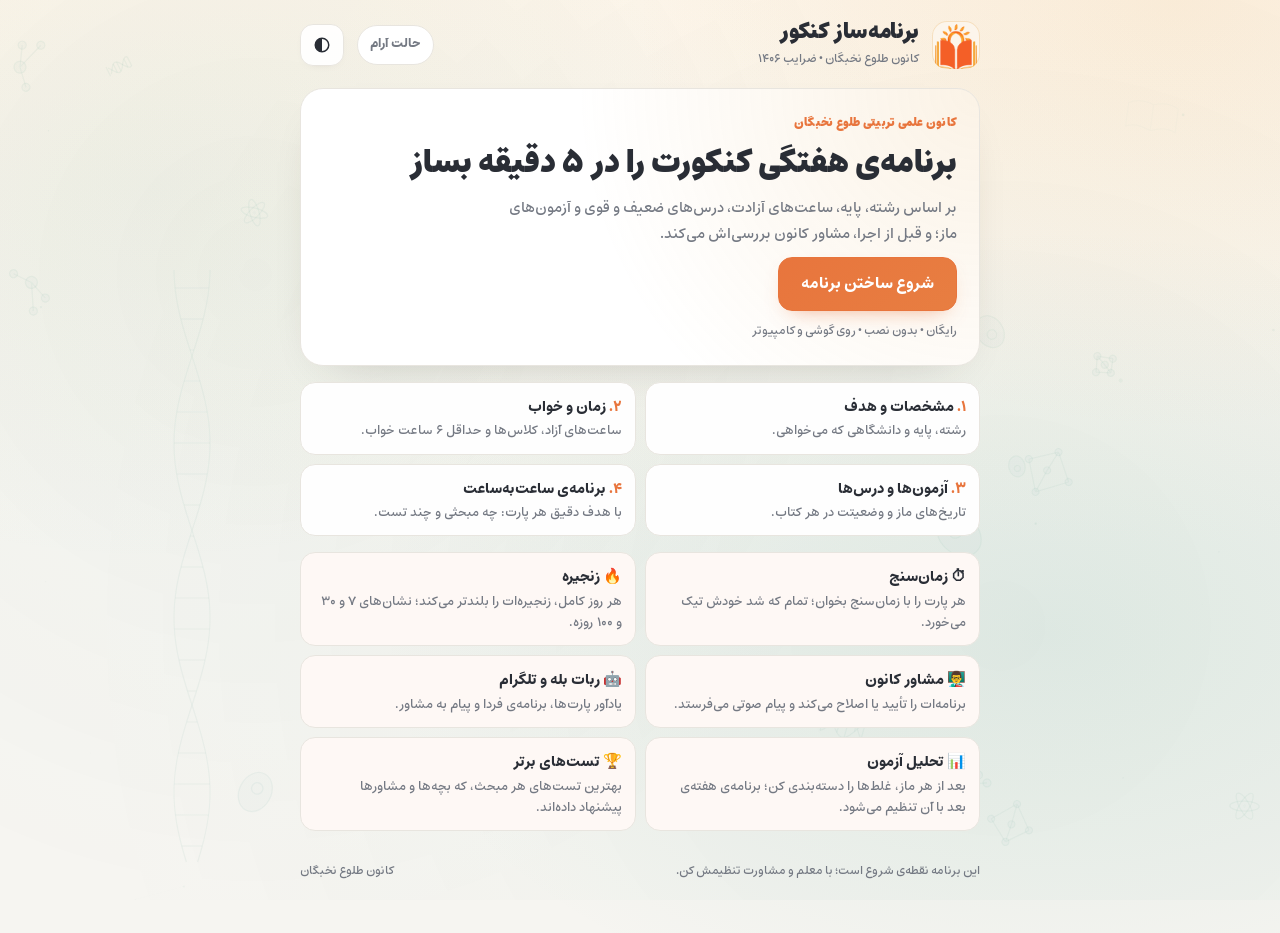
==== commit 041c37fe: "Add files via upload" ====
--- a/index.html
+++ b/index.html
@@ -647,6 +647,19 @@
 #pgseg{margin-top:6px}
 .p2t td,.p2t th{font-size:10px}
 .p2t td small{display:block;color:#777;font-size:8.5px}
+/* ===== v29: 3D goal scene + quieter 2D world ===== */
+#kp3d{position:fixed;inset:0;width:100%;height:100%;z-index:0;pointer-events:none}
+@media screen{
+#kpbg{opacity:.6}
+html.kp3d-on .gf{background:transparent;border-color:transparent;box-shadow:none;overflow:visible;gap:10px}
+html.kp3d-on .gf-t{background:color-mix(in srgb,var(--sheet) 72%,transparent);-webkit-backdrop-filter:blur(10px) saturate(1.1);backdrop-filter:blur(10px) saturate(1.1);border:1px solid var(--line);border-radius:22px;box-shadow:var(--shadow)}
+html.kp3d-on .gf-ph:not(.has){min-height:230px}
+html.kp3d-on .gf-ph.has{border-radius:22px}
+html.kp3d-on .gf-ph:not(.has){background:transparent}
+html.kp3d-on .gf-ph:not(.has) svg{opacity:0}
+html.kp3d-on .sheet,html.kp3d-on .card2{background:color-mix(in srgb,var(--sheet) 84%,transparent);-webkit-backdrop-filter:blur(8px);backdrop-filter:blur(8px)}
+}
+@media print{#kp3d{display:none}}
 
 /* pdf */
 #pdfbox .ph{display:flex;align-items:center;gap:12px;border-bottom:2px solid #1b2540;padding-bottom:6px;margin-bottom:8px}
@@ -697,97 +710,726 @@
 #pdfbox .pstamp.ok{border-style:solid;border-color:#23806d;color:#23806d}
 #pdfbox .pslot{display:none!important}
 #pdfbox .fire,#pdfbox .btn.fwd{display:none!important}
-#pdfbox .tabs,#pdfbox .tmr,#pdfbox .zoom{display:none!important}</style>
+#pdfbox .tabs,#pdfbox .tmr,#pdfbox .zoom{display:none!important}
+#pdfbox #kp3d{display:none}</style>
 <style id="theme">/* =====================================================================
-   theme.css — the visual layer of «برنامه‌ساز کنکور» (طلوع)
-   Only colors, type sizes, radii, shadows and decoration live here.
-   Safe to edit (by hand or with another AI) as long as you:
-     • keep every token NAME below (values can change),
-     • don't rename or hide ids / classes used by the page,
-     • keep everything inside the  @media screen  block (print/PDF has its own styles).
-   See DESIGN-GUIDE.md.
+   theme.css — visual layer of «برنامه‌ساز کنکور» | طلوع
+   نسخه‌ی بازطراحی بصری: مینیمال، گرم، خوانا و واکنش‌گرا
+   فقط استایل صفحه‌نمایش؛ منطق، ساختار HTML و چاپ/PDF دست‌نخورده‌اند.
    ===================================================================== */
-@media screen{
-/* ---------- tokens: dawn (light) ---------- */
-:root{
-  --bg:#fff7ef; --sheet:#fffdfa; --grid:rgba(244,95,39,.035); --ink:#2a1f1a; --ink2:#7a6458; --line:#f0dccb;
-  --accent:#f45f27; --accent-ink:#ffffff; --weak:#c2362f; --strong:#2f8f6b; --mark:#f49f28; --chip:#fbeee2;
-  --gold:#f49f28; --leaf:#f7b955; --sky1:#ffeedd; --sky2:#ffe1c4; --scene:#3a2a22; --glyph:42,31,26; --glow:244,95,39;
-  --shadow:0 18px 40px -28px rgba(160,70,20,.45); --r:18px;
-}
-/* ---------- tokens: night sky (dark) ---------- */
-@media (prefers-color-scheme:dark){:root:not([data-theme="light"]){
-  --bg:#0d1022; --sheet:#151a33; --grid:rgba(255,179,71,.03); --ink:#f4ece4; --ink2:#b3a7b8; --line:#2b3157;
-  --accent:#ff7a3d; --accent-ink:#1a0d05; --weak:#ff6b6b; --strong:#5fd3a5; --mark:#ffb347; --chip:#20264a;
-  --gold:#ffb347; --leaf:#ffc66b; --sky1:#151a3d; --sky2:#2a2350; --scene:#080a18; --glyph:244,236,228; --glow:255,140,70;
-  --shadow:0 18px 44px -26px rgba(0,0,0,.7); color-scheme:dark}}
-:root[data-theme="dark"]{
-  --bg:#0d1022; --sheet:#151a33; --grid:rgba(255,179,71,.03); --ink:#f4ece4; --ink2:#b3a7b8; --line:#2b3157;
-  --accent:#ff7a3d; --accent-ink:#1a0d05; --weak:#ff6b6b; --strong:#5fd3a5; --mark:#ffb347; --chip:#20264a;
-  --gold:#ffb347; --leaf:#ffc66b; --sky1:#151a3d; --sky2:#2a2350; --scene:#080a18; --glyph:244,236,228; --glow:255,140,70;
-  --shadow:0 18px 44px -26px rgba(0,0,0,.7); color-scheme:dark}
-
-/* ---------- page: a sky that is dawn by day and stars by night ---------- */
-body{background:linear-gradient(180deg,var(--sky1) 0,var(--bg) 520px) var(--bg) no-repeat}
-#kpbg{position:fixed;inset:0;width:100%;height:100%;z-index:0;pointer-events:none}
-#kpfx{position:fixed;inset:0;width:100%;height:100%;z-index:60;pointer-events:none}
-.wrap{position:relative;z-index:1}
-
-/* ---------- header ---------- */
-.logo{background:transparent;border:0;border-radius:0;width:46px;height:46px}
-.logo img{width:46px;height:46px;object-fit:contain;padding:0}
-.brand h1{font-size:23px}
-.brand p{color:var(--ink2)}
-.iconbtn{border-radius:999px;border-color:var(--line)}
-
-/* ---------- cards («برگه»): warmer, softer, the answer-sheet marks become sunrise dots ---------- */
-.sheet{border-radius:var(--r);border-color:var(--line);box-shadow:var(--shadow)}
-.sheet::after{background:repeating-linear-gradient(to bottom,var(--mark) 0 5px,transparent 5px 22px);opacity:.55}
-.sh h2{font-size:18px}
-.chip[aria-pressed="true"]{border-color:var(--accent);background:color-mix(in srgb,var(--accent) 10%,var(--sheet))}
-.chip[aria-pressed="true"]::before{background:var(--accent);border-color:var(--accent)}
-.btn.acc,.btn.acc:hover{box-shadow:0 8px 18px -10px rgba(var(--glow),.9)}
-.day{border-radius:16px;border-color:var(--line)}
-.dh{background:color-mix(in srgb,var(--gold) 12%,var(--sheet))}
-.ss li.done{background:color-mix(in srgb,var(--strong) 10%,transparent)}
-.t1{background:var(--ink)} .t2{background:var(--accent)}
-
-/* ---------- goal frame ---------- */
-.gf{display:grid;grid-template-columns:minmax(0,1fr) 168px;background:var(--sheet);border:1.5px solid var(--line);border-radius:22px;overflow:hidden;box-shadow:var(--shadow)}
-.gf-t{padding:16px 18px;display:flex;flex-direction:column;gap:6px;min-width:0}
-.gf-eb{font-size:12px;font-weight:900;color:var(--accent);letter-spacing:.2px}
-.gf-name{margin:0;font-family:var(--display);font-weight:900;font-size:clamp(26px,7vw,36px);line-height:1.2;text-wrap:balance}
-.gf-sub{margin:0;font-weight:700;font-size:14px}
-.gf-why{margin:2px 0 0;color:var(--ink2);font-size:13.5px;border-right:3px solid var(--gold);padding-right:9px}
-.gf-cheer{margin:2px 0 0;font-weight:900;font-size:13.5px;color:var(--accent);min-height:1.5em}
-.gf-stats{display:flex;flex-wrap:wrap;gap:6px;margin-top:4px}
-.gf-stat{background:var(--chip);border-radius:12px;padding:4px 10px;display:flex;flex-direction:column;line-height:1.35;min-width:74px}
-.gf-stat b{font-family:var(--display);font-weight:900;font-size:18px;font-variant-numeric:tabular-nums}
-.gf-stat span{font-size:11px;color:var(--ink2);font-weight:700}
-.gf-stat.fire b{color:var(--accent)}
-.gf-ph{position:relative;min-height:200px;background:linear-gradient(180deg,var(--sky2),var(--sky1));overflow:hidden}
-.gf-ph img{position:absolute;inset:0;width:100%;height:100%;object-fit:cover}
-.gf-ph svg{position:absolute;inset:0;width:100%;height:100%}
-.gf-ph.has svg .scene{opacity:0}
-.gf-ph.has svg .sky{opacity:.35}
-.gf-act{position:absolute;bottom:8px;inset-inline:8px;display:flex;gap:6px;flex-wrap:wrap;justify-content:center}
-.gf-act label,.gf-act button{background:rgba(20,12,8,.62);color:#fff;border:0;font:inherit;font-size:11.5px;font-weight:700;border-radius:999px;padding:4px 10px;cursor:pointer}
-.gf-act input{position:absolute;opacity:0;width:1px;height:1px}
-.gf-act label:focus-within,.gf-act button:focus-visible{outline:2px solid var(--gold);outline-offset:2px}
-.gf-share{border:1.5px solid var(--line);background:var(--sheet);color:var(--ink);font:inherit;font-size:12px;font-weight:700;border-radius:999px;padding:4px 12px;cursor:pointer;align-self:flex-start;margin-top:4px}
-@media (max-width:480px){.gf{grid-template-columns:1fr}.gf-ph{min-height:130px;order:-1}.gf-t{padding:12px 14px}.gf-name{font-size:28px}}
-
-/* ---------- streak & celebrations ---------- */
-.fire{background:color-mix(in srgb,var(--accent) 14%,var(--sheet));border-color:color-mix(in srgb,var(--accent) 50%,transparent)}
-.kp-cele{position:fixed;inset:0;z-index:50;display:grid;place-items:center;pointer-events:none;padding:24px}
-.kp-cele div{background:var(--sheet);border:1.5px solid var(--line);border-radius:22px;box-shadow:var(--shadow);padding:18px 24px;text-align:center;max-width:340px;animation:celeIn .5s cubic-bezier(.3,1.5,.5,1) both}
-.kp-cele b{display:block;font-family:var(--display);font-weight:900;font-size:22px;color:var(--accent)}
-.kp-cele span{font-size:14px;color:var(--ink)}
-.kp-cele.out div{animation:celeOut .45s ease both}
-@keyframes celeIn{from{transform:scale(.7) translateY(20px);opacity:0}to{transform:none;opacity:1}}
-@keyframes celeOut{to{transform:translateY(-14px);opacity:0}}
-.calmbtn{border:1px solid var(--line);background:var(--sheet);color:var(--ink2);border-radius:999px;height:40px;padding:0 12px;font:inherit;font-size:12.5px;font-weight:700;cursor:pointer}
-.calmbtn[aria-pressed="true"]{color:var(--accent);border-color:var(--accent)}
+@media screen {
+  /* ---------- هویت رنگی: سپیده‌دم ---------- */
+  :root {
+    --bg: #f6f5f1;
+    --sheet: #ffffff;
+    --grid: rgba(69, 59, 48, .025);
+    --ink: #292d35;
+    --ink2: #747983;
+    --line: #e8e5df;
+    --accent: #e8753d;
+    --accent-ink: #ffffff;
+    --weak: #c95e5b;
+    --strong: #368b76;
+    --mark: #e8ad57;
+    --chip: #f3f0ea;
+    --gold: #e6ad58;
+    --leaf: #f2c982;
+    --sky1: #fff6eb;
+    --sky2: #ffe8d1;
+    --scene: #342a27;
+    --glyph: 41, 45, 53;
+    --glow: 232, 117, 61;
+    --world-rgb: 86, 126, 180;
+    --goal-rgb: 244, 159, 40;
+    --track-rgb: 86, 126, 180;
+    --shadow: 0 18px 48px -32px rgba(50, 42, 34, .32);
+    --r: 20px;
+    color-scheme: light;
+  }
+
+  /* ---------- هویت رنگی: آسمان شب ---------- */
+  @media (prefers-color-scheme: dark) {
+    :root:not([data-theme="light"]) {
+      --bg: #11151e;
+      --sheet: #1a202b;
+      --grid: rgba(242, 238, 232, .025);
+      --ink: #f1eee8;
+      --ink2: #a8adb7;
+      --line: #303846;
+      --accent: #ff925d;
+      --accent-ink: #28170f;
+      --weak: #f17b7b;
+      --strong: #65c6a7;
+      --mark: #efbb68;
+      --chip: #242c38;
+      --gold: #efbb68;
+      --leaf: #e9c487;
+      --sky1: #151b29;
+      --sky2: #252d42;
+      --scene: #090d15;
+      --glyph: 241, 238, 232;
+      --glow: 255, 146, 93;
+      --world-rgb: 126, 151, 195;
+      --goal-rgb: 255, 179, 71;
+      --track-rgb: 126, 151, 195;
+      --shadow: 0 20px 56px -30px rgba(0, 0, 0, .72);
+      --r: 20px;
+      color-scheme: dark;
+    }
+  }
+
+  :root[data-theme="dark"] {
+    --bg: #11151e;
+    --sheet: #1a202b;
+    --grid: rgba(242, 238, 232, .025);
+    --ink: #f1eee8;
+    --ink2: #a8adb7;
+    --line: #303846;
+    --accent: #ff925d;
+    --accent-ink: #28170f;
+    --weak: #f17b7b;
+    --strong: #65c6a7;
+    --mark: #efbb68;
+    --chip: #242c38;
+    --gold: #efbb68;
+    --leaf: #e9c487;
+    --sky1: #151b29;
+    --sky2: #252d42;
+    --scene: #090d15;
+    --glyph: 241, 238, 232;
+    --glow: 255, 146, 93;
+    --world-rgb: 126, 151, 195;
+    --goal-rgb: 255, 179, 71;
+    --track-rgb: 126, 151, 195;
+    --shadow: 0 20px 56px -30px rgba(0, 0, 0, .72);
+    --r: 20px;
+    color-scheme: dark;
+  }
+
+  /* ---------- پایه‌ی صفحه ---------- */
+  html { scroll-behavior: smooth; }
+  body {
+    color: var(--ink);
+    background:
+      radial-gradient(ellipse at 82% 68%, rgba(var(--goal-rgb), .105), transparent 42rem),
+      radial-gradient(ellipse at 12% 20%, rgba(var(--track-rgb), .055), transparent 36rem),
+      radial-gradient(ellipse at 92% 0%, color-mix(in srgb, var(--gold) 12%, transparent), transparent 34rem),
+      linear-gradient(180deg, var(--sky1) 0, var(--bg) 34rem) var(--bg) no-repeat;
+    text-rendering: optimizeLegibility;
+    -webkit-font-smoothing: antialiased;
+    -moz-osx-font-smoothing: grayscale;
+  }
+  ::selection { background: color-mix(in srgb, var(--accent) 24%, transparent); color: var(--ink); }
+
+  html[data-kp-view="plan"] body { background-position: 0 0, 100% 0, 0 0; }
+  html[data-kp-view="report"] body { background-position: 18% 8%, 100% 0, 0 0; }
+  html[data-kp-view="tests"] body { background-position: 82% 22%, 100% 0, 0 0; }
+  html[data-kp-view^="info"] body,
+  html[data-kp-view^="setup"] body { background-position: 8% 88%, 100% 0, 0 0; }
+  a { color: var(--accent); text-underline-offset: 3px; }
+  button, input, select, textarea { font-family: inherit; }
+  button { -webkit-tap-highlight-color: transparent; }
+  :where(button, a, input, select, textarea, summary):focus-visible {
+    outline: 2px solid color-mix(in srgb, var(--accent) 78%, var(--gold));
+    outline-offset: 3px;
+  }
+  .wrap { max-width: 680px; gap: 18px; }
+
+  /* ---------- پس‌زمینه‌ی متحرک و لایه‌ی افکت؛ شناسه‌ها حفظ شده‌اند ---------- */
+  #kpbg {
+    position: fixed;
+    inset: 0;
+    width: 100%;
+    height: 100%;
+    z-index: 0;
+    pointer-events: none;
+  }
+  #kpfx {
+    position: fixed;
+    inset: 0;
+    width: 100%;
+    height: 100%;
+    z-index: 60;
+    pointer-events: none;
+  }
+  .wrap { position: relative; z-index: 1; }
+
+  /* ---------- سربرگ و نشان طلوع ---------- */
+  .top { gap: 13px; }
+  .logo {
+    width: 48px;
+    height: 48px;
+    border: 0;
+    flex: none;
+    display: grid;
+    place-items: center;
+    border-radius: 15px;
+    background: color-mix(in srgb, var(--gold) 12%, var(--sheet));
+    box-shadow: inset 0 0 0 1px color-mix(in srgb, var(--gold) 30%, transparent);
+    overflow: hidden;
+  }
+  .logo img { width: 100%; height: 100%; object-fit: contain; padding: 3px; }
+  .logo i { box-shadow: 0 0 0 5px color-mix(in srgb, var(--accent) 16%, transparent); }
+  .brand h1 { font-size: 22px; letter-spacing: -.35px; }
+  .brand p { margin-top: 3px; color: var(--ink2); font-size: 12px; }
+  .iconbtn {
+    min-height: 42px;
+    border: 1px solid var(--line);
+    border-radius: 13px;
+    background: color-mix(in srgb, var(--sheet) 92%, transparent);
+    color: var(--ink);
+    box-shadow: 0 3px 12px -10px rgba(0, 0, 0, .35);
+    transition: background .2s ease, border-color .2s ease, color .2s ease, transform .2s ease, box-shadow .2s ease;
+  }
+  .iconbtn:hover { border-color: color-mix(in srgb, var(--accent) 42%, var(--line)); background: var(--sheet); transform: translateY(-1px); }
+  .iconbtn:active { transform: translateY(0) scale(.98); }
+  .iconbtn.sm { min-height: 34px; border-radius: 11px; }
+
+  /* ---------- برگه‌ها و کارت‌های اصلی ---------- */
+  .sheet, .card2 {
+    border: 1px solid var(--line);
+    border-radius: var(--r);
+    background-color: color-mix(in srgb, var(--sheet) 95%, transparent);
+    box-shadow: var(--shadow);
+    -webkit-backdrop-filter: blur(7px);
+    backdrop-filter: blur(7px);
+  }
+  .sheet {
+    padding: 20px 20px 20px 36px;
+    background-image:
+      linear-gradient(var(--grid) 1px, transparent 1px),
+      linear-gradient(90deg, var(--grid) 1px, transparent 1px);
+    background-size: 26px 26px;
+    background-position: -1px -1px;
+    transition: border-color .25s ease, box-shadow .25s ease;
+  }
+  .sheet::after {
+    left: 13px;
+    top: 20px;
+    bottom: 20px;
+    width: 5px;
+    border-radius: 99px;
+    background: repeating-linear-gradient(to bottom, var(--gold) 0 4px, transparent 4px 17px);
+    opacity: .72;
+  }
+  .card2 { padding: 16px 18px; }
+  .sh { align-items: center; margin-bottom: 14px; }
+  .sh h2 { font-size: 17px; letter-spacing: -.2px; }
+  .sh span { color: var(--ink2); font-size: 11.5px; }
+  .field { gap: 9px; margin-bottom: 18px; }
+  .lab { color: var(--ink2); font-size: 12px; letter-spacing: 0; }
+  .hint {
+    border: 1px solid color-mix(in srgb, var(--gold) 42%, var(--line));
+    border-radius: 13px;
+    background: color-mix(in srgb, var(--gold) 10%, var(--sheet));
+    color: var(--ink2);
+    padding: 10px 13px;
+  }
+  .note { color: var(--ink2); }
+  .foot { gap: 12px; }
+
+  /* ---------- دکمه‌ها و انتخاب‌ها ---------- */
+  .btn {
+    min-height: 40px;
+    border: 1px solid var(--ink);
+    border-radius: 13px;
+    background: var(--ink);
+    color: var(--sheet);
+    padding: 8px 16px;
+    box-shadow: 0 5px 14px -12px rgba(0, 0, 0, .55);
+    transition: transform .18s ease, box-shadow .2s ease, background .2s ease, border-color .2s ease, color .2s ease;
+  }
+  .btn:hover { transform: translateY(-1px); box-shadow: 0 9px 19px -13px rgba(0, 0, 0, .45); }
+  .btn:active { transform: translateY(0) scale(.985); }
+  .btn.acc, .btn.acc:hover {
+    border-color: var(--accent);
+    background: linear-gradient(135deg, var(--accent), color-mix(in srgb, var(--accent) 84%, var(--gold)));
+    color: var(--accent-ink);
+    box-shadow: 0 9px 22px -13px rgba(var(--glow), .72);
+  }
+  .btn.acc:hover { box-shadow: 0 12px 25px -13px rgba(var(--glow), .8); }
+  .btn.ghost {
+    border-color: var(--line);
+    background: color-mix(in srgb, var(--sheet) 92%, transparent);
+    color: var(--ink);
+    box-shadow: none;
+  }
+  .btn.ghost:hover { border-color: color-mix(in srgb, var(--accent) 45%, var(--line)); background: var(--sheet); }
+  .btn.faint { border-color: transparent; background: var(--chip); color: var(--ink2); }
+  .btn:disabled, button:disabled { cursor: not-allowed; opacity: .48; transform: none; box-shadow: none; }
+  .big-cta { min-height: 48px; border-radius: 15px; }
+  .chips { gap: 8px; }
+  .chip {
+    min-height: 39px;
+    border: 1px solid var(--line);
+    background: var(--sheet);
+    color: var(--ink);
+    padding: 7px 14px;
+    box-shadow: 0 2px 8px -8px rgba(0, 0, 0, .35);
+    transition: transform .18s ease, border-color .2s ease, background .2s ease, box-shadow .2s ease, color .2s ease;
+  }
+  .chip::before { width: 14px; height: 14px; border-width: 1.5px; transition: background .2s ease, border-color .2s ease, transform .25s cubic-bezier(.2, 1.4, .4, 1); }
+  .chip:hover { border-color: color-mix(in srgb, var(--accent) 48%, var(--line)); transform: translateY(-1px); }
+  .chip[aria-pressed="true"] {
+    border-color: color-mix(in srgb, var(--accent) 65%, var(--line));
+    background: color-mix(in srgb, var(--accent) 10%, var(--sheet));
+    color: var(--ink);
+    box-shadow: inset 0 0 0 1px color-mix(in srgb, var(--accent) 10%, transparent);
+  }
+  .chip[aria-pressed="true"]::before { background: var(--accent); border-color: var(--accent); box-shadow: inset 0 0 0 3px var(--sheet); }
+  .chip.sm { min-height: 34px; border-radius: 999px; }
+  .chip.sm[aria-pressed="true"] { background: var(--accent); color: var(--accent-ink); }
+  .calmbtn {
+    border: 1px solid var(--line);
+    background: var(--sheet);
+    color: var(--ink2);
+    border-radius: 999px;
+    height: 40px;
+    padding: 0 12px;
+    font: inherit;
+    font-size: 12.5px;
+    font-weight: 700;
+    cursor: pointer;
+    transition: color .2s ease, border-color .2s ease, background .2s ease, transform .2s ease;
+  }
+  .calmbtn:hover { border-color: var(--accent); color: var(--accent); transform: translateY(-1px); }
+  .calmbtn[aria-pressed="true"] { background: color-mix(in srgb, var(--accent) 9%, var(--sheet)); color: var(--accent); border-color: var(--accent); }
+
+  /* ---------- اعداد، نوارها و ورودی‌ها ---------- */
+  .big { color: var(--ink); font-size: 50px; letter-spacing: -1.5px; }
+  .perday, .hours small { color: var(--ink2); }
+  input[type="time"], input[type="text"], input[type="tel"], input[type="number"], select,
+  textarea, .pgin input, .cb-out textarea {
+    border: 1px solid var(--line);
+    border-radius: 12px;
+    background: color-mix(in srgb, var(--sheet) 96%, var(--bg));
+    color: var(--ink);
+    padding: 9px 11px;
+    transition: border-color .2s ease, box-shadow .2s ease, background .2s ease;
+  }
+  input[type="time"]:focus, input[type="text"]:focus, input[type="tel"]:focus,
+  input[type="number"]:focus, select:focus, textarea:focus {
+    border-color: color-mix(in srgb, var(--accent) 68%, var(--line));
+    background: var(--sheet);
+    box-shadow: 0 0 0 3px color-mix(in srgb, var(--accent) 12%, transparent);
+  }
+  input[type="range"] { accent-color: var(--accent); }
+  .pgin input { text-align: center; }
+  textarea { line-height: 1.8; }
+  .total { border-top: 1px solid var(--line); }
+  .sum { gap: 9px; }
+  .sum div, .wg-n div, .dr-auto div, .tg-sum div {
+    border: 1px solid color-mix(in srgb, var(--line) 80%, transparent);
+    border-radius: 14px;
+    background: var(--chip);
+  }
+  .sum b, .wg-n b, .tg-sum b { color: var(--ink); }
+  .mix, .bar, .pbar, .sp-bar { background: color-mix(in srgb, var(--chip) 90%, var(--line)); }
+  .mix i, .bar i, .pbar > i:first-child, .sp-bar i { border-radius: 999px; }
+  .t1 { background: color-mix(in srgb, var(--ink) 82%, var(--ink2)); }
+  .t2 { background: var(--accent); }
+
+  /* ---------- انتخاب‌های دایره‌ای و علاقه‌مندی ---------- */
+  .q { padding: 9px 2px; border-bottom-color: color-mix(in srgb, var(--line) 82%, transparent); }
+  .qhead { padding-bottom: 8px; border-bottom-color: var(--line); }
+  .qn b { font-size: 14px; }
+  .bub {
+    width: 31px;
+    height: 31px;
+    border: 1.5px solid color-mix(in srgb, var(--ink2) 62%, var(--line));
+    background: var(--sheet);
+    transition: border-color .2s ease, background .2s ease, color .2s ease, transform .2s ease, box-shadow .2s ease;
+  }
+  .bub:hover { border-color: var(--accent); transform: scale(1.06); }
+  .bub[aria-checked="true"] { box-shadow: 0 0 0 3px color-mix(in srgb, currentColor 13%, transparent); }
+  .bub[data-v="w"][aria-checked="true"] { color: var(--weak); border-color: var(--weak); }
+  .bub[data-v="m"][aria-checked="true"] { color: var(--accent); border-color: var(--accent); }
+  .bub[data-v="s"][aria-checked="true"] { color: var(--strong); border-color: var(--strong); }
+  .fav { border-radius: 50%; transition: color .2s ease, background .2s ease; }
+  .fav:hover { background: var(--chip); }
+  .fav[aria-pressed="true"] { color: var(--weak); }
+
+  /* ---------- هدف امروز و برنامه‌ی هفتگی ---------- */
+  .tgoal .sh { margin-bottom: 10px; }
+  .tg-sum { gap: 9px; }
+  .tg-sum div { padding: 10px 12px 13px; }
+  .tg-sum i { height: 4px; background: linear-gradient(90deg, var(--gold), var(--accent)); }
+  .tg-list { gap: 6px; }
+  .tg-list li {
+    min-height: 45px;
+    border: 1px solid var(--line);
+    border-radius: 12px;
+    background: color-mix(in srgb, var(--sheet) 88%, var(--bg));
+    padding: 8px 11px;
+    transition: background .2s ease, border-color .2s ease, transform .2s ease;
+  }
+  .tg-list li:hover { border-color: color-mix(in srgb, var(--accent) 38%, var(--line)); background: var(--sheet); }
+  .tg-list li.ok { background: color-mix(in srgb, var(--strong) 7%, var(--sheet)); }
+  .tg-list li b { color: var(--accent); }
+  .tg-up { border: 1px solid color-mix(in srgb, var(--strong) 28%, var(--line)); background: color-mix(in srgb, var(--strong) 9%, var(--sheet)); border-radius: 13px; }
+  .days { gap: 12px; }
+  .day {
+    border: 1px solid var(--line);
+    border-radius: 17px;
+    background: var(--sheet);
+    box-shadow: 0 7px 22px -19px rgba(0, 0, 0, .45);
+    transition: border-color .22s ease, box-shadow .22s ease, transform .22s ease;
+  }
+  .day { animation: softRise .42s cubic-bezier(.2, .75, .25, 1) both; animation-delay: calc(var(--d, 0) * 45ms); }
+  .day:hover { border-color: color-mix(in srgb, var(--gold) 48%, var(--line)); box-shadow: var(--shadow); }
+  .dh {
+    padding: 11px 14px;
+    background: linear-gradient(100deg, color-mix(in srgb, var(--gold) 11%, var(--sheet)), color-mix(in srgb, var(--accent) 4%, var(--sheet)));
+  }
+  .dh b { font-size: 15px; }
+  .dh .tag { border-radius: 999px; background: var(--sheet); }
+  .ss { padding: 7px 13px 9px; }
+  .ss li {
+    min-height: 46px;
+    border-bottom: 1px solid color-mix(in srgb, var(--line) 72%, transparent);
+    border-radius: 10px;
+    padding: 8px 7px;
+    transition: background .18s ease, border-color .18s ease;
+  }
+  .ss li:hover { background: color-mix(in srgb, var(--accent) 5%, var(--sheet)); }
+  .ss li.sel {
+    background: color-mix(in srgb, var(--accent) 9%, var(--sheet));
+    outline: 1px solid color-mix(in srgb, var(--accent) 65%, transparent);
+  }
+  .ss li i { width: 5px; border-radius: 99px; }
+  .ss li time { color: var(--ink2); font-size: 12.5px; }
+  .ss li.done { background: color-mix(in srgb, var(--strong) 7%, var(--sheet)); }
+  .ss li.done > span:not(.rt) { opacity: .66; }
+  .ck {
+    width: 26px;
+    height: 26px;
+    border: 1.5px solid var(--line);
+    background: var(--sheet);
+    transition: transform .2s ease, background .2s ease, border-color .2s ease, box-shadow .2s ease;
+  }
+  .ck:hover { border-color: var(--strong); transform: scale(1.06); }
+  .ck[aria-pressed="true"] { background: var(--strong); border-color: var(--strong); box-shadow: 0 0 0 3px color-mix(in srgb, var(--strong) 13%, transparent); }
+  .ss .goal, .dgl { color: var(--accent); }
+  .ss .prep { border-color: color-mix(in srgb, var(--strong) 35%, transparent); background: color-mix(in srgb, var(--strong) 8%, var(--sheet)); }
+  .fbrow { border: 1px solid var(--line); border-radius: 14px; background: var(--chip); }
+  .fbrow button { min-height: 39px; border-radius: 999px; transition: transform .18s ease, background .18s ease, border-color .18s ease; }
+  .fbrow button:hover { transform: translateY(-1px); border-color: var(--accent); }
+  .fbrow button[data-f="3"] { background: color-mix(in srgb, var(--strong) 8%, var(--sheet)); }
+  .fbrow button[data-f="1"] { background: color-mix(in srgb, var(--weak) 7%, var(--sheet)); }
+  .grp { margin-top: 16px; color: var(--ink2); }
+  .step { padding: 12px 0; border-bottom-color: var(--line); }
+  .stp button, .tmb {
+    border: 1px solid var(--line);
+    background: var(--sheet);
+    color: var(--ink);
+    transition: transform .18s ease, border-color .18s ease, background .18s ease, box-shadow .18s ease;
+  }
+  .stp button:hover, .tmb:hover { border-color: var(--accent); background: color-mix(in srgb, var(--accent) 7%, var(--sheet)); }
+  .stp button:active, .tmb:active { transform: scale(.94); }
+  .stp output { color: var(--ink); }
+  .stepper {
+    border-bottom: 1px solid var(--line);
+    border-radius: 0 0 14px 14px;
+    background: color-mix(in srgb, var(--bg) 88%, transparent);
+    backdrop-filter: blur(12px);
+    -webkit-backdrop-filter: blur(12px);
+  }
+  .sp-top b { color: var(--accent); }
+  .sp-bar { height: 7px; border-radius: 999px; }
+  .sp-bar i { background: linear-gradient(90deg, var(--gold), var(--accent)); }
+  .spc { min-height: 32px; border-color: var(--line); background: var(--sheet); transition: color .18s ease, background .18s ease, border-color .18s ease, transform .18s ease; }
+  .spc:hover { border-color: var(--accent); transform: translateY(-1px); }
+  .spc.on { border-color: var(--accent); background: color-mix(in srgb, var(--accent) 8%, var(--sheet)); }
+  .spc.seen i { background: var(--strong); }
+
+  /* ---------- قاب هدف ---------- */
+  .gf {
+    display: grid;
+    grid-template-columns: minmax(0, 1fr) 168px;
+    border: 1px solid var(--line);
+    border-radius: 22px;
+    background: var(--sheet);
+    box-shadow: var(--shadow);
+    overflow: hidden;
+  }
+  .gf-t { display: flex; flex-direction: column; min-width: 0; padding: 18px 20px; gap: 7px; }
+  .gf-eb { color: var(--accent); font-size: 11.5px; font-weight: 900; letter-spacing: .3px; }
+  .gf-name { margin: 0; font-family: var(--display); font-weight: 900; font-size: clamp(26px, 6vw, 35px); line-height: 1.2; text-wrap: balance; letter-spacing: -.6px; }
+  .gf-sub { margin: 0; color: var(--ink2); font-size: 13.5px; font-weight: 700; }
+  .gf-why { margin: 2px 0 0; border-right: 3px solid var(--gold); color: var(--ink2); padding-right: 11px; font-size: 13.5px; }
+  .gf-cheer { min-height: 1.5em; margin: 2px 0 0; color: var(--accent); font-size: 13.5px; font-weight: 900; }
+  .gf-stats { display: flex; flex-wrap: wrap; gap: 7px; margin-top: 4px; }
+  .gf-stat {
+    display: flex;
+    flex-direction: column;
+    min-width: 78px;
+    line-height: 1.35;
+    border: 1px solid color-mix(in srgb, var(--line) 75%, transparent);
+    border-radius: 13px;
+    background: var(--chip);
+    padding: 6px 10px;
+  }
+  .gf-stat b { color: var(--ink); font-family: var(--display); font-size: 19px; font-weight: 900; font-variant-numeric: tabular-nums; }
+  .gf-stat span { color: var(--ink2); font-size: 11px; font-weight: 700; }
+  .gf-stat.fire b { color: var(--accent); }
+  .gf-ph {
+    position: relative;
+    min-height: 200px;
+    background: linear-gradient(145deg, var(--sky2), var(--sky1));
+    overflow: hidden;
+  }
+  .gf-ph img { position: absolute; inset: 0; width: 100%; height: 100%; object-fit: cover; transition: transform .6s cubic-bezier(.2, .7, .2, 1), filter .4s ease; }
+  .gf-ph svg { position: absolute; inset: 0; width: 100%; height: 100%; }
+  .gf-ph.has svg .scene { opacity: 0; }
+  .gf-ph.has svg .sky { opacity: .35; }
+  .gf-act {
+    position: absolute;
+    bottom: 8px;
+    inset-inline: 8px;
+    display: flex;
+    gap: 6px;
+    flex-wrap: wrap;
+    justify-content: center;
+  }
+  .gf-act label, .gf-act button {
+    border: 0;
+    border-radius: 999px;
+    background: rgba(25, 22, 20, .68);
+    color: #fff;
+    font: inherit;
+    font-size: 11.5px;
+    font-weight: 700;
+    padding: 4px 10px;
+    cursor: pointer;
+    backdrop-filter: blur(8px);
+  }
+  .gf-act input { position: absolute; opacity: 0; width: 1px; height: 1px; }
+  .gf-act label:focus-within, .gf-act button:focus-visible { outline: 2px solid var(--gold); outline-offset: 2px; }
+  .gf:hover .gf-ph img { transform: scale(1.035); }
+  .gf-act label, .gf-act button { background: rgba(25, 22, 20, .68); backdrop-filter: blur(8px); }
+  .gf-share { align-self: flex-start; margin-top: 4px; border: 1px solid var(--line); border-radius: 999px; background: var(--sheet); color: var(--ink); font: inherit; font-size: 12px; font-weight: 700; padding: 4px 12px; transition: border-color .2s ease, color .2s ease, transform .2s ease; }
+  .gf-share:hover { border-color: var(--accent); color: var(--accent); transform: translateY(-1px); }
+
+  /* ---------- معرفی و مسیر شروع ---------- */
+  .intro { gap: 16px; }
+  .in-hero {
+    border: 1px solid var(--line);
+    border-radius: 23px;
+    background:
+      radial-gradient(circle at 100% 0, color-mix(in srgb, var(--gold) 15%, transparent), transparent 55%),
+      var(--sheet);
+    box-shadow: var(--shadow);
+    padding: 24px 22px;
+  }
+  .in-eb { color: var(--accent); letter-spacing: .25px; }
+  .in-hero h2 { line-height: 1.35; }
+  .in-hero p { color: var(--ink2); }
+  .in-steps { gap: 9px; }
+  .in-steps li {
+    border: 1px solid var(--line);
+    border-radius: 15px;
+    background: color-mix(in srgb, var(--sheet) 92%, var(--bg));
+    padding: 12px 13px;
+    transition: border-color .2s ease, background .2s ease, transform .2s ease;
+  }
+  .in-steps li:hover { border-color: color-mix(in srgb, var(--gold) 55%, var(--line)); background: var(--sheet); transform: translateY(-2px); }
+  .in-steps li b::before { color: var(--accent); }
+  .in-steps span, .in-grid span { color: var(--ink2); }
+  .in-grid { gap: 9px; }
+  .in-grid div { border: 1px solid var(--line); border-radius: 15px; background: color-mix(in srgb, var(--accent) 5%, var(--sheet)); padding: 12px 13px; }
+
+  /* ---------- تقویم و مرور ---------- */
+  .cal { gap: 5px; }
+  .cal > b { padding: 5px 0; color: var(--ink2); }
+  .cd {
+    border: 1px solid var(--line);
+    border-radius: 12px;
+    background: var(--sheet);
+    transition: border-color .18s ease, background .18s ease, transform .18s ease, box-shadow .18s ease;
+  }
+  .cd:hover { border-color: var(--accent); transform: translateY(-1px); }
+  .cd.today { outline: 1px solid var(--ink2); outline-offset: -2px; }
+  .cd.sel { border: 2px solid var(--accent); box-shadow: 0 0 0 3px color-mix(in srgb, var(--accent) 10%, transparent); }
+  .cd.c-ok { background: color-mix(in srgb, var(--strong) 18%, var(--sheet)); }
+  .cd.c-mid { background: color-mix(in srgb, var(--gold) 20%, var(--sheet)); }
+  .cd.c-low { background: color-mix(in srgb, var(--weak) 13%, var(--sheet)); }
+  .callg { gap: 12px; }
+  .cnote textarea, .tst-new textarea, #par-msg { border-radius: 13px; }
+  .bt { border-spacing: 0 3px; }
+  .bt th, .bt td { border-bottom-color: var(--line); padding: 9px 10px; }
+  .bt thead th { color: var(--ink2); }
+  .bt tbody th { background: var(--sheet); }
+  .bt td.nx, .bt th.nx { background: color-mix(in srgb, var(--accent) 7%, var(--sheet)); }
+  .anr { border: 1px solid var(--line); border-radius: 14px; background: var(--sheet); padding: 11px 13px; transition: border-color .2s ease, box-shadow .2s ease; }
+  .anr:hover { border-color: color-mix(in srgb, var(--gold) 48%, var(--line)); box-shadow: 0 8px 18px -18px rgba(0, 0, 0, .6); }
+  .an-out { border: 1px solid color-mix(in srgb, var(--accent) 28%, var(--line)); border-radius: 15px; }
+  .an-bars i { background: linear-gradient(90deg, var(--gold), var(--accent)); }
+  .im { border: 1px solid var(--line); border-radius: 15px; background: var(--sheet); transition: transform .2s ease, border-color .2s ease, box-shadow .2s ease; }
+  .im:hover { border-color: color-mix(in srgb, var(--accent) 45%, var(--line)); box-shadow: var(--shadow); transform: translateY(-1px); }
+  .im i { color: var(--accent); }
+
+  /* ---------- نوار پایین و ابزارهای تعاملی ---------- */
+  .tabs {
+    background: color-mix(in srgb, var(--sheet) 88%, transparent);
+    border-top: 1px solid color-mix(in srgb, var(--line) 88%, transparent);
+    backdrop-filter: blur(16px) saturate(1.2);
+    -webkit-backdrop-filter: blur(16px) saturate(1.2);
+    box-shadow: 0 -9px 28px -25px rgba(0, 0, 0, .45);
+  }
+  .tabs button {
+    min-height: 48px;
+    border-radius: 13px;
+    transition: color .2s ease, background .2s ease, transform .2s ease;
+  }
+  .tabs button:hover { color: var(--accent); background: color-mix(in srgb, var(--accent) 6%, transparent); }
+  .tabs button:active { transform: scale(.96); }
+  .tabs button.on { color: var(--accent); background: color-mix(in srgb, var(--accent) 10%, transparent); }
+  .tabs svg { transition: transform .2s ease; }
+  .tabs button.on svg { transform: translateY(-1px); }
+  .tabs button.on { box-shadow: inset 0 0 0 1px color-mix(in srgb, var(--accent) 12%, transparent); }
+  .pvseg { border-color: var(--line); background: var(--sheet); }
+  .pvseg button { color: var(--ink2); transition: color .2s ease, background .2s ease; }
+  .pvseg button[aria-pressed="true"] { background: var(--accent); color: var(--accent-ink); }
+  .like { border-color: var(--line); background: var(--sheet); transition: border-color .2s ease, background .2s ease, transform .2s ease; }
+  .like:hover { border-color: var(--accent); transform: translateY(-1px); }
+  .like[aria-pressed="true"] { border-color: var(--accent); background: color-mix(in srgb, var(--accent) 10%, var(--sheet)); color: var(--accent); }
+  .tst { border: 1px solid var(--line); border-radius: 17px; background: var(--sheet); box-shadow: 0 8px 24px -22px rgba(0, 0, 0, .6); transition: transform .22s ease, box-shadow .22s ease, border-color .22s ease; }
+  .tst:hover { border-color: color-mix(in srgb, var(--gold) 45%, var(--line)); box-shadow: var(--shadow); transform: translateY(-2px); }
+  .tst-img { background: var(--chip); }
+  .tst-f { border-top: 1px solid var(--line); }
+  .tst-new { border-color: color-mix(in srgb, var(--line) 88%, var(--accent)); border-radius: 15px; background: color-mix(in srgb, var(--sheet) 92%, var(--bg)); }
+  .tst-file { border-color: var(--line); border-radius: 12px; background: var(--sheet); transition: border-color .2s ease, color .2s ease; }
+  .tst-file:hover { border-color: var(--accent); color: var(--accent); }
+
+  /* ---------- پیام‌ها، هشدارها و وضعیت‌ها ---------- */
+  .future, .wmsg, .nudge, .bale, .resbox, .cb-out {
+    border-radius: 14px;
+  }
+  .future { border-color: color-mix(in srgb, var(--gold) 50%, var(--line)); background: color-mix(in srgb, var(--gold) 10%, var(--sheet)); }
+  .wmsg { border: 1px solid color-mix(in srgb, var(--gold) 55%, var(--line)); background: color-mix(in srgb, var(--gold) 9%, var(--sheet)); }
+  .wmsg b { color: var(--accent); }
+  .nudge { border: 1px solid color-mix(in srgb, var(--accent) 36%, var(--line)); background: color-mix(in srgb, var(--accent) 7%, var(--sheet)); }
+  .bale { border: 1px solid color-mix(in srgb, var(--strong) 30%, var(--line)); background: color-mix(in srgb, var(--strong) 7%, var(--sheet)); }
+  .resbox { border: 1px solid var(--line); background: var(--chip); }
+  .rv { border-radius: 15px; background: var(--sheet); }
+  .rv.rv-big { border-color: color-mix(in srgb, var(--accent) 50%, var(--line)); background: color-mix(in srgb, var(--accent) 5%, var(--sheet)); }
+  .rv-ok { border-color: color-mix(in srgb, var(--strong) 55%, var(--line)); background: color-mix(in srgb, var(--strong) 7%, var(--sheet)); }
+  .rv-fix, .rv-changed { border-color: color-mix(in srgb, var(--weak) 48%, var(--line)); background: color-mix(in srgb, var(--weak) 6%, var(--sheet)); }
+  .fire {
+    border: 1px solid color-mix(in srgb, var(--gold) 54%, var(--line));
+    background: color-mix(in srgb, var(--gold) 14%, var(--sheet));
+    color: color-mix(in srgb, var(--accent) 80%, var(--ink));
+  }
+  .fire small { color: var(--ink2); }
+  .err { color: var(--weak); }
+  .st-ok, .rel.ok { color: var(--strong); }
+  .st-late, .rel.risk { color: var(--weak); }
+  .st-on { color: var(--ink2); }
+  .warn { border-radius: 11px; background: color-mix(in srgb, var(--weak) 8%, var(--sheet)); }
+
+  /* ---------- قاب تایمر و جشن ---------- */
+  .tmr { background: var(--bg); }
+  .tm-bg { opacity: .42; }
+  .tm-box > b { color: var(--ink); letter-spacing: -.3px; }
+  .tm-ring .tr0 { stroke: var(--chip); }
+  .tm-ring .tr1 { stroke: var(--accent); filter: drop-shadow(0 0 5px rgba(var(--glow), .18)); }
+  .tm-time { color: var(--ink); }
+  .tm-min { border-color: var(--line); background: var(--sheet); transition: transform .2s ease, color .2s ease; }
+  .tm-min:hover { color: var(--accent); transform: scale(1.05); }
+  .tmr.mini .tm-box { background: var(--accent); color: var(--accent-ink); }
+  .kp-cele {
+    position: fixed;
+    inset: 0;
+    z-index: 50;
+    display: grid;
+    place-items: center;
+    pointer-events: none;
+    padding: 24px;
+  }
+  .kp-cele div {
+    max-width: 340px;
+    border: 1px solid var(--line);
+    border-radius: 24px;
+    background: color-mix(in srgb, var(--sheet) 94%, transparent);
+    box-shadow: 0 22px 70px -28px rgba(0, 0, 0, .45);
+    padding: 18px 24px;
+    text-align: center;
+    backdrop-filter: blur(14px);
+    -webkit-backdrop-filter: blur(14px);
+    animation: celeIn .55s cubic-bezier(.2, 1.25, .35, 1) both;
+  }
+  .kp-cele b { display: block; color: var(--accent); font-family: var(--display); font-size: 22px; font-weight: 900; }
+  .kp-cele span { color: var(--ink); font-size: 14px; }
+  .kp-cele.out div { animation: celeOut .35s ease both; }
+  @keyframes celeIn {
+    from { transform: translateY(14px) scale(.94); opacity: 0; }
+    to { transform: translateY(0) scale(1); opacity: 1; }
+  }
+  @keyframes celeOut { to { transform: translateY(-8px) scale(.98); opacity: 0; } }
+
+  /* ---------- ریزتعامل‌ها ---------- */
+  .fade { animation: softRise .42s cubic-bezier(.2, .75, .25, 1) both; }
+  @keyframes softRise {
+    from { transform: translateY(9px); opacity: 0; }
+    to { transform: translateY(0); opacity: 1; }
+  }
+  .bump { animation: softBump .3s ease both; }
+  @keyframes softBump {
+    0%, 100% { transform: scale(1); }
+    45% { transform: scale(1.035); }
+  }
+  .logo:hover img { transform: scale(1.045); }
+  .logo img { transition: transform .35s ease; }
+  .calnav .iconbtn:hover { transform: translateY(-1px); }
+  .spc:active, .cd:active, .daypick button:active { transform: scale(.97); }
+  .daypick button {
+    border-radius: 11px;
+    border-color: var(--line);
+    background: var(--sheet);
+    transition: background .18s ease, color .18s ease, border-color .18s ease, transform .18s ease;
+  }
+  .daypick button:hover { border-color: var(--accent); }
+  .daypick button[aria-pressed="true"] { border-color: var(--accent); background: var(--accent); color: var(--accent-ink); }
+  details > summary { text-underline-offset: 3px; }
+  summary:hover { color: var(--accent); }
+
+  /* ---------- نمایشگرهای کوچک ---------- */
+  @media (max-width: 480px) {
+    .wrap { gap: 14px; }
+    .sheet { padding: 17px 16px 17px 32px; }
+    .sh { gap: 7px; }
+    .gf { grid-template-columns: 1fr; }
+    .gf-ph { min-height: 130px; order: -1; }
+    .gf-t { padding: 14px 15px; }
+    .gf-name { font-size: 28px; }
+    .in-hero { padding: 20px 17px; }
+    .sum { gap: 6px; }
+    .sum div { padding: 7px 8px; }
+    .tg-sum { grid-template-columns: repeat(auto-fit, minmax(88px, 1fr)); }
+    .ss { padding-inline: 9px; }
+    .ss li { gap: 8px; }
+    .tabs button { font-size: 10.5px; }
+  }
+  @media (min-width: 760px) {
+    .tabs { width: min(680px, 96vw); border-radius: 19px; }
+  }
+  @media (max-width: 380px) {
+    .sheet { padding-inline: 14px 28px; }
+    .brand h1 { font-size: 20px; }
+    .iconbtn { padding-inline: 9px; }
+    .chip { padding-inline: 11px; font-size: 13px; }
+  }
+
+  /* ---------- احترام به تنظیم کاهش حرکت سیستم ---------- */
+  @media (prefers-reduced-motion: reduce) {
+    html { scroll-behavior: auto; }
+    *, *::before, *::after {
+      animation-duration: .001ms;
+      animation-iteration-count: 1;
+      transition-duration: .001ms;
+      scroll-behavior: auto;
+    }
+  }
 }
 </style>
 <link rel="stylesheet" href="theme.css">
@@ -2615,6 +3257,7 @@
     if (!S.reg) id = 'me';
     var i = Math.max(0, ids.indexOf(id)); if (ids.indexOf(id) < 0) id = ids[0];
     S.step = ids[i]; if (S.reg) S.maxStep = Math.max(S.maxStep || 0, i);
+    setBgView('setup-' + S.step);
     document.querySelectorAll('[data-step]').forEach(function(el){ var on = el.dataset.step === ids[i] && !(el.id === 's-tt' && !S.school); el.hidden = !on; if (on){ el.classList.remove('fade'); void el.offsetWidth; el.classList.add('fade'); } });
     var n = st.length, pct = S.reg ? Math.round((Math.max(S.maxStep || 0, i) + 1) / n * 100) : 0;
     document.getElementById('sp-pct').textContent = fa(pct) + '٪';
@@ -2666,6 +3309,8 @@
     if (TABS.indexOf(t) < 0) t = 'today';
     if (t === 'today' && S.wkOff){ S.wkOff = 0; renderAll(false); }
     S.tab = t; infoSub = t === 'info' ? (sub || '') : '';
+    setBgView(t === 'info' && infoSub ? 'info-' + infoSub : t);
+    K3.wake();
     ['stepper', 'stepnav', 'intro', 'consent'].forEach(function(x){ var e = $id(x); if (e) e.hidden = true; });
     $id('tabs').hidden = false; document.body.classList.add('has-tabs');
     document.querySelectorAll('[data-tab]').forEach(function(el){
@@ -2700,6 +3345,7 @@
   }
   /* ---------- intro (first visit, or index.html#about) ---------- */
   function showIntro(){
+    setBgView('intro');
     ['stepper', 'stepnav', 'consent', 'tabs'].forEach(function(x){ var e = $id(x); if (e) e.hidden = true; });
     document.querySelectorAll('[data-step],[data-tab]').forEach(function(el){ el.hidden = true; });
     $id('intro').hidden = false;
@@ -2715,7 +3361,7 @@
     var box = $id('tday'); if (!box || !S.plan) return;
     var ph = phase(), sea = $id('sea'); sea.hidden = !ph.label; sea.textContent = ph.label;
     var rv = $id('rv'), slot = $id('rvslot'); if (rv && slot && rv.parentNode !== slot) slot.appendChild(rv);
-    renderWGoals(); renderDayRep(); renderCoach(); renderTGoal();
+    renderWGoals(); renderDayRep(); renderCoach(); renderTGoal(); K3.refresh();
     var wm = $id('wmsg'), M = S.adv && S.adv.msg; wm.hidden = !(M && M.t); if (M && M.t) wm.innerHTML = '<b>📌 پیام هفته' + (M.by ? ' از ' + esc(M.by) : '') + '</b><p>' + esc(M.t) + '</p>';
     if (S.wkOff){ box.innerHTML = '<p class="note">برای دیدن امروز، هفته‌ی جاری را انتخاب کن.</p>'; return; }
     var d = satIdx(todayJ()), dm = doneMap(); box.innerHTML = '';
@@ -2996,6 +3642,260 @@
   }
 
   var resOpen = null;
+  /* =====================================================================
+     v29: a 3D scene of the goal at the top of «امروز» (hand-written WebGL,
+     no library, works offline). It completes with the week's ticked parts,
+     follows the phone's tilt / the mouse, is lit by the time of day, and
+     fades out on scroll while the 2D world below draws itself in.
+     ===================================================================== */
+  var K3 = (function(){
+    var cv = null, gl = null, on = false, raf = 0, lite = false, last = 0, t0 = performance.now();
+    var st = { shown: 0, prog: 0, pulse: 0, burst: [], tilt: { x: 0, y: 0 }, mouse: { x: .5, y: .5 }, fade: 1, scene: 'dna', c: [.4, .6, .7], r: [.91, .46, .24], seen: 0 };
+    var P, PP, L = {}, LP = {}, M = {}, cur = { M: null }, view, proj, eye, W = 0, H = 0, DPR = 1, pBuf;
+    /* ---------- which scene for which goal ---------- */
+    var SCN = { medicine: 'dna', vet: 'dna', physio: 'dna', nursing: 'dna', midwifery: 'dna', biology: 'dna', dent: 'tooth',
+      pharmacy: 'ring', lab: 'ring', chemical: 'ring', psych: 'net', politics: 'net', social: 'net',
+      computer: 'chip', electrical: 'chip', mechanical: 'gear', industrial: 'gear', civil: 'tower', architecture: 'tower',
+      aerospace: 'atom', materials: 'atom', mathphys: 'atom', law: 'scales', economics: 'bars', management: 'bars', accounting: 'bars',
+      persian: 'book', education: 'book', theology: 'book', languages: 'book', history: 'book' };
+    var BYTRACK = { 'تجربی': 'dna', 'ریاضی': 'atom', 'انسانی': 'book' };
+    function pick(){
+      var code = goalVisualCode(), sc = SCN[code] || BYTRACK[S.track] || 'dna';
+      var rgb = (code && GOAL_ART[code] ? GOAL_ART[code].rgb : (TRACK_ART[S.track] || TRACK_ART['تجربی']).rgb).split(',').map(function(x){ return +x / 255; });
+      var hi = Math.max.apply(null, rgb), k = hi < .75 ? .78 / hi : 1;   // lift muted 2D tints a little so glass reads in 3D
+      st.scene = sc; st.c = rgb.map(function(x){ return Math.min(1, x * k); });
+    }
+    /* ---------- engine ---------- */
+    function shd(type, src){ var s = gl.createShader(type); gl.shaderSource(s, src); gl.compileShader(s); if (!gl.getShaderParameter(s, gl.COMPILE_STATUS)) throw new Error(gl.getShaderInfoLog(s)); return s; }
+    function prg(vs, fs){ var p = gl.createProgram(); gl.attachShader(p, shd(gl.VERTEX_SHADER, vs)); gl.attachShader(p, shd(gl.FRAGMENT_SHADER, fs)); gl.linkProgram(p); return p; }
+    function I(){ var m = new Float32Array(16); m[0] = m[5] = m[10] = m[15] = 1; return m; }
+    function mul(a, b){ var o = new Float32Array(16); for (var c = 0; c < 4; c++) for (var r = 0; r < 4; r++){ var s = 0; for (var k = 0; k < 4; k++) s += a[k * 4 + r] * b[c * 4 + k]; o[c * 4 + r] = s; } return o; }
+    function T(x, y, z){ var m = I(); m[12] = x; m[13] = y; m[14] = z; return m; }
+    function Sc(x, y, z){ var m = I(); m[0] = x; m[5] = y == null ? x : y; m[10] = z == null ? x : z; return m; }
+    function RX(a){ var m = I(), c = Math.cos(a), s = Math.sin(a); m[5] = c; m[6] = s; m[9] = -s; m[10] = c; return m; }
+    function RY(a){ var m = I(), c = Math.cos(a), s = Math.sin(a); m[0] = c; m[2] = -s; m[8] = s; m[10] = c; return m; }
+    function RZ(a){ var m = I(), c = Math.cos(a), s = Math.sin(a); m[0] = c; m[1] = s; m[4] = -s; m[5] = c; return m; }
+    function ch(){ var m = arguments[0]; for (var i = 1; i < arguments.length; i++) m = mul(m, arguments[i]); return m; }
+    function persp(fov, asp, n, f){ var m = new Float32Array(16), t = 1 / Math.tan(fov / 2); m[0] = t / asp; m[5] = t; m[10] = (f + n) / (n - f); m[11] = -1; m[14] = 2 * f * n / (n - f); return m; }
+    function nrm(v){ var l = Math.hypot(v[0], v[1], v[2]) || 1; return [v[0] / l, v[1] / l, v[2] / l]; }
+    function crs(a, b){ return [a[1] * b[2] - a[2] * b[1], a[2] * b[0] - a[0] * b[2], a[0] * b[1] - a[1] * b[0]]; }
+    function look(e, c){ var z = nrm([e[0] - c[0], e[1] - c[1], e[2] - c[2]]), x = nrm(crs([0, 1, 0], z)), y = crs(z, x), m = I();
+      m[0] = x[0]; m[4] = x[1]; m[8] = x[2]; m[1] = y[0]; m[5] = y[1]; m[9] = y[2]; m[2] = z[0]; m[6] = z[1]; m[10] = z[2];
+      m[12] = -(x[0] * e[0] + x[1] * e[1] + x[2] * e[2]); m[13] = -(y[0] * e[0] + y[1] * e[1] + y[2] * e[2]); m[14] = -(z[0] * e[0] + z[1] * e[1] + z[2] * e[2]); return m; }
+    function mesh(p, n, idx){ var b = gl.createBuffer(), ib = gl.createBuffer(), d = []; for (var i = 0; i < p.length / 3; i++) d.push(p[i * 3], p[i * 3 + 1], p[i * 3 + 2], n[i * 3], n[i * 3 + 1], n[i * 3 + 2]);
+      gl.bindBuffer(gl.ARRAY_BUFFER, b); gl.bufferData(gl.ARRAY_BUFFER, new Float32Array(d), gl.STATIC_DRAW); gl.bindBuffer(gl.ELEMENT_ARRAY_BUFFER, ib); gl.bufferData(gl.ELEMENT_ARRAY_BUFFER, new Uint16Array(idx), gl.STATIC_DRAW); return { b: b, ib: ib, n: idx.length }; }
+    function sphere(seg){ var p = [], n = [], ix = [], i, j; for (i = 0; i <= seg; i++){ var th = i / seg * Math.PI; for (j = 0; j <= seg * 2; j++){ var ph = j / (seg * 2) * Math.PI * 2, x = Math.sin(th) * Math.cos(ph), y = Math.cos(th), z = Math.sin(th) * Math.sin(ph); p.push(x, y, z); n.push(x, y, z); } }
+      var w = seg * 2 + 1; for (i = 0; i < seg; i++) for (j = 0; j < seg * 2; j++){ var a = i * w + j; ix.push(a, a + w, a + 1, a + 1, a + w, a + w + 1); } return mesh(p, n, ix); }
+    function cyl(seg){ var p = [], n = [], ix = [], i; for (i = 0; i <= seg; i++){ var a = i / seg * Math.PI * 2, x = Math.cos(a), z = Math.sin(a); p.push(x, -.5, z, x, .5, z); n.push(x, 0, z, x, 0, z); }
+      for (i = 0; i < seg; i++){ var k = i * 2; ix.push(k, k + 1, k + 2, k + 2, k + 1, k + 3); }
+      [-.5, .5].forEach(function(y){ var c = p.length / 3; p.push(0, y, 0); n.push(0, Math.sign(y), 0); for (var q = 0; q <= seg; q++){ var a2 = q / seg * Math.PI * 2; p.push(Math.cos(a2), y, Math.sin(a2)); n.push(0, Math.sign(y), 0); } for (q = 0; q < seg; q++) ix.push(c, c + 1 + q, c + 2 + q); });
+      return mesh(p, n, ix); }
+    function box(){ var p = [], n = [], ix = [], F = [[1, 0, 0], [-1, 0, 0], [0, 1, 0], [0, -1, 0], [0, 0, 1], [0, 0, -1]];
+      F.forEach(function(f){ var u = f[1] ? [1, 0, 0] : [0, 1, 0], v = crs(f, u), b = p.length / 3;
+        [[-1, -1], [1, -1], [1, 1], [-1, 1]].forEach(function(q){ p.push((f[0] + u[0] * q[0] + v[0] * q[1]) / 2, (f[1] + u[1] * q[0] + v[1] * q[1]) / 2, (f[2] + u[2] * q[0] + v[2] * q[1]) / 2); n.push(f[0], f[1], f[2]); }); ix.push(b, b + 1, b + 2, b, b + 2, b + 3); });
+      return mesh(p, n, ix); }
+    function torus(R, r, s1, s2){ var p = [], n = [], ix = [], i, j; for (i = 0; i <= s1; i++){ var u = i / s1 * Math.PI * 2; for (j = 0; j <= s2; j++){ var v = j / s2 * Math.PI * 2, cx = Math.cos(u), cz = Math.sin(u);
+      p.push((R + r * Math.cos(v)) * cx, r * Math.sin(v), (R + r * Math.cos(v)) * cz); n.push(Math.cos(v) * cx, Math.sin(v), Math.cos(v) * cz); } }
+      for (i = 0; i < s1; i++) for (j = 0; j < s2; j++){ var a = i * (s2 + 1) + j; ix.push(a, a + s2 + 1, a + 1, a + 1, a + s2 + 1, a + s2 + 2); } return mesh(p, n, ix); }
+    function draw(m, Mx, col, o){ o = o || {};
+      gl.bindBuffer(gl.ARRAY_BUFFER, m.b); gl.vertexAttribPointer(L.aP, 3, gl.FLOAT, false, 24, 0); gl.vertexAttribPointer(L.aN, 3, gl.FLOAT, false, 24, 12); gl.bindBuffer(gl.ELEMENT_ARRAY_BUFFER, m.ib);
+      gl.uniformMatrix4fv(L.uM, false, cur.M ? mul(cur.M, Mx) : Mx);
+      gl.uniform3fv(L.uC, col); gl.uniform3fv(L.uRim, o.rim || st.r); var aa = o.a == null ? .55 : o.a; if (aa < .26){ aa = Math.max(aa * 1.8, .42); if (!o.e) o.e = em(st.c, .08); } gl.uniform1f(L.uA, Math.min(1, aa * cur.ab) * st.fade); gl.uniform1f(L.uK, o.k == null ? 1.2 : o.k);
+      var e = o.e || [0, 0, 0]; gl.uniform3fv(L.uE, [e[0] * cur.glow, e[1] * cur.glow, e[2] * cur.glow]);
+      gl.drawElements(gl.TRIANGLES, m.n, gl.UNSIGNED_SHORT, 0); }
+    function between(a, b, r){ var d = [b[0] - a[0], b[1] - a[1], b[2] - a[2]], l = Math.hypot(d[0], d[1], d[2]), y = Math.atan2(d[2], d[0]), p = Math.acos(Math.max(-1, Math.min(1, d[1] / l)));
+      return ch(T((a[0] + b[0]) / 2, (a[1] + b[1]) / 2, (a[2] + b[2]) / 2), RY(-y), RZ(-p), Sc(r, l, r)); }
+    function dim(){ return [.35 + st.c[0] * .45, .35 + st.c[1] * .45, .4 + st.c[2] * .45]; }
+    function em(c, k){ return [c[0] * k, c[1] * k, c[2] * k]; }
+    /* ---------- the scenes ---------- */
+    var SC = {};
+    SC.dna = function(t, p, c, r){   // a helix whose rungs light up with the week; a soft heartbeat
+      var N = 16, lit = Math.round(p * N), beat = Math.pow(Math.max(0, Math.sin(t * 2.6)), 12) * .05 + st.pulse * .1;
+      cur.M = ch(cur.M, Sc(1 + beat));
+      for (var i = 0; i < N; i++){ var y = -1.65 + i * 3.3 / (N - 1), a = i * .62 + t * .5, on = i < lit, A = [Math.cos(a) * .72, y, Math.sin(a) * .72], B = [-A[0], y, -A[2]];
+        draw(M.sph, ch(T(A[0], A[1], A[2]), Sc(.13)), on ? c : dim(), { a: on ? .92 : .2, e: on ? em(c, .3) : null });
+        draw(M.sph, ch(T(B[0], B[1], B[2]), Sc(.13)), on ? r : dim(), { a: on ? .92 : .2, e: on ? em(r, .25) : null });
+        draw(M.cylL, between(A, B, .026), on ? [1, .94, .88] : dim(), { a: on ? .7 : .1, k: .6 }); }
+      for (var k = 0; k < 6; k++){ var a2 = k / 6 * 6.283 + t * .12, rr = 1.9 + Math.sin(k * 3.1) * .3;
+        draw(M.tor, ch(T(Math.cos(a2) * rr, Math.sin(t * .4 + k) * 1.2, Math.sin(a2) * rr - .4), RX(t * .3 + k), RY(k), Sc(.2, .14, .2)), [.86, .38, .36], { a: .4, k: .9 }); }
+    };
+    SC.ring = function(t, p, c, r){   // a benzene ring assembles atom by atom; capsules orbit
+      var n = Math.round(p * 12), R = .85;
+      for (var i = 0; i < 12; i++){ var a = (i % 6) / 6 * 6.283 + t * .25, out = i >= 6, rr = out ? R * 1.75 : R, pos = [Math.cos(a) * rr, Math.sin(a) * rr, 0], ok = i < n;
+        if (!ok){ var f = 2.4 + (i % 3) * .4; pos = [pos[0] * f + Math.sin(t + i) * .2, pos[1] * f, Math.cos(t * .7 + i) * 1.2 - 1]; }
+        draw(M.sph, ch(T(pos[0], pos[1], pos[2]), Sc(out ? .13 : .2)), out ? [.93, .95, 1] : c, { a: ok ? .88 : .2, e: ok && !out ? em(c, .25) : null });
+        if (ok && i < 6){ var a1 = ((i + 1) % 6) / 6 * 6.283 + t * .25, nb = [Math.cos(a1) * R, Math.sin(a1) * R, 0]; if (n > i + 1 || (i === 5 && n >= 6)) draw(M.cylL, between(pos, nb, i % 2 ? .035 : .055), [.92, .95, .95], { a: .6 }); }
+        if (ok && out){ var hb = [Math.cos(a) * R, Math.sin(a) * R, 0]; draw(M.cylL, between(hb, pos, .03), [.92, .95, .95], { a: .5 }); } }
+      for (var k = 0; k < 4; k++){ var b = k / 4 * 6.283 + t * .35, Mx = ch(T(Math.cos(b) * 2.1, Math.sin(t * .8 + k) * .6, Math.sin(b) * 2.1 - .5), RZ(t * .5 + k), RX(k));
+        draw(M.cyl, ch(Mx, T(0, .14, 0), Sc(.15, .28, .15)), r, { a: .75 }); draw(M.cyl, ch(Mx, T(0, -.14, 0), Sc(.15, .28, .15)), [.95, .95, .92], { a: .75 });
+        draw(M.sph, ch(Mx, T(0, .28, 0), Sc(.15)), r, { a: .75 }); draw(M.sph, ch(Mx, T(0, -.28, 0), Sc(.15)), [.95, .95, .92], { a: .75 }); }
+    };
+    SC.chip = function(t, p, c, r){   // circuit traces light up, signals run along them
+      cur.M = ch(cur.M, RX(.75));
+      draw(M.box, Sc(1.5, .16, 1.5), [.16, .18, .26], { a: .92, k: .8 });
+      draw(M.box, ch(T(0, .12, 0), Sc(.8, .08, .8)), c, { a: .85, e: em(c, .25 + .2 * Math.sin(t * 3)) });
+      for (var s = 0; s < 4; s++) for (var i = 0; i < 6; i++) draw(M.box, ch(RY(s * Math.PI / 2), T(-.6 + i * .24, -.02, .85), Sc(.06, .04, .22)), [.8, .82, .9], { a: .8, k: .5 });
+      var TR = 16, lit = Math.round(p * TR);
+      for (var j = 0; j < TR; j++){ var ang = j / TR * 6.283, L0 = 1.15, L1 = 1.9 + (j % 3) * .35, ok = j < lit, a0 = [Math.cos(ang) * L0, -.06, Math.sin(ang) * L0], a1 = [Math.cos(ang) * L1, -.06, Math.sin(ang) * L1];
+        draw(M.box, ch(T((a0[0] + a1[0]) / 2, -.06, (a0[2] + a1[2]) / 2), RY(-ang), Sc(L1 - L0, .015, .03)), ok ? c : dim(), { a: ok ? .85 : .2, e: ok ? em(c, .4) : null, k: .4 });
+        draw(M.sph, ch(T(a1[0], -.06, a1[2]), Sc(.06)), ok ? r : dim(), { a: ok ? .9 : .2, e: ok ? em(r, .3) : null });
+        if (ok){ var q = (t * .6 + j * .37) % 1; draw(M.sph, ch(T(a0[0] + (a1[0] - a0[0]) * q, -.03, a0[2] + (a1[2] - a0[2]) * q), Sc(.045)), [1, 1, 1], { a: 1, e: [.5, .6, .7] }); } }
+    };
+    SC.tower = function(t, p, c, r){   // floor by floor; a crane brings the next one
+      cur.M = ch(cur.M, T(0, -1.3, 0));
+      draw(M.cyl, ch(T(0, -.05, 0), Sc(1.7, .08, 1.7)), [.72, .7, .66], { a: .7, k: .5 });
+      var N = 12, n = Math.round(p * N), fh = .22, i;
+      for (i = 0; i < n; i++){ var y = .05 + i * fh + fh / 2;
+        draw(M.box, ch(T(0, y, 0), Sc(.9, fh * .82, .9)), [.6, .76, .92], { a: .32, k: 1.4, e: i === n - 1 ? em(c, .15 * (1 + Math.sin(t * 3))) : null });
+        draw(M.box, ch(T(0, y + fh * .45, 0), Sc(.98, .03, .98)), c, { a: .9, k: .4 }); }
+      for (i = 0; i < 4; i++){ var hh = Math.max(.05, n * fh); draw(M.box, ch(T(i & 1 ? .47 : -.47, hh / 2 + .05, i & 2 ? .47 : -.47), Sc(.05, hh, .05)), [.9, .88, .84], { a: .9, k: .4 }); }
+      var mast = 3.4; draw(M.box, ch(T(1.35, mast / 2, -.3), Sc(.07, mast, .07)), r, { a: .9 });
+      var Mj = ch(T(1.35, mast, -.3), RY(Math.sin(t * .35) * .5)); draw(M.box, ch(Mj, T(-.9, 0, 0), Sc(2.4, .07, .07)), r, { a: .9 });
+      if (n < N){ var cy = mast - .3 - ((t * .25) % 1) * (mast - .35 - n * fh - .3);
+        draw(M.box, ch(Mj, T(-1.6, (cy - mast) / 2, 0), Sc(.012, mast - cy, .012)), [.95, .95, .95], { a: .8 });
+        draw(M.box, ch(Mj, T(-1.6, cy - mast - .08, 0), Sc(.6, fh * .8, .6)), c, { a: .55, e: em(c, .15) }); }
+    };
+    SC.scales = function(t, p, c, r){   // scales of justice come to balance as the week fills
+      cur.M = ch(cur.M, T(0, -.3, 0));
+      for (var k = 0; k < 5; k++){ var a = (k - 2) * .5, x = Math.sin(a) * 2.6, z = -Math.cos(a) * 2.6 - .2;
+        draw(M.cyl, ch(T(x, .1, z), Sc(.11, 2.2, .11)), [.95, .92, .86], { a: .3, k: .8 }); draw(M.box, ch(T(x, 1.25, z), Sc(.34, .08, .34)), [.95, .92, .86], { a: .35 }); draw(M.box, ch(T(x, -1.05, z), Sc(.34, .08, .34)), [.95, .92, .86], { a: .35 }); }
+      draw(M.cyl, ch(T(0, -1.05, 0), Sc(.5, .08, .5)), c, { a: .9 }); draw(M.cyl, Sc(.05, 2.1, .05), c, { a: .95 });
+      draw(M.sph, ch(T(0, 1.08, 0), Sc(.1)), r, { a: 1, e: em(r, .3) });
+      var tl = (1 - p) * .32 + Math.sin(t * 1.3) * (.04 + (1 - p) * .05);
+      draw(M.box, ch(T(0, .95, 0), RZ(tl), Sc(2.2, .05, .05)), c, { a: .95 });
+      [-1, 1].forEach(function(sd){ var ex = sd * 1.05, top = [ex * Math.cos(tl), .95 + Math.sin(tl) * ex, 0], pan = [top[0], top[1] - .75, 0];
+        for (var q = 0; q < 3; q++){ var aa = q / 3 * 6.283; draw(M.cylL, between(top, [pan[0] + Math.cos(aa) * .32, pan[1] + .02, Math.sin(aa) * .32], .008), [1, .95, .82], { a: .7 }); }
+        draw(M.ring, ch(T(pan[0], pan[1], 0), Sc(.34)), c, { a: .9, e: p > .99 ? em(r, .3) : null }); draw(M.cyl, ch(T(pan[0], pan[1] - .02, 0), Sc(.33, .02, .33)), r, { a: .45 }); });
+    };
+    SC.book = function(t, p, c, r){   // an open book whose pages turn; lines of verse rise
+      cur.M = ch(cur.M, RX(.55), T(0, -.2, 0));
+      [-1, 1].forEach(function(sd){ draw(M.box, ch(RZ(sd * .12), T(sd * .78, 0, 0), Sc(1.5, .1, 2)), [.98, .96, .92], { a: .85, k: .6 }); draw(M.box, ch(RZ(sd * .12), T(sd * .78, -.08, 0), Sc(1.58, .05, 2.08)), c, { a: .9 }); });
+      draw(M.box, ch(RZ(Math.PI - ((t * .35) % 1) * Math.PI - .12), T(.78, .07, 0), Sc(1.48, .012, 1.96)), [1, .99, .95], { a: .7 });
+      var n = Math.round(p * 10);
+      for (var i = 0; i < 10; i++){ var ok = i < n, y = .4 + ((t * .18 + i * .1) % 1) * 2.4;
+        draw(M.box, ch(T((i % 2 ? -1 : 1) * (.5 + (i % 3) * .25), y, -.2 + (i % 4) * .2), RX(-.55), Sc(.7 - (i % 3) * .15, .03, .05)), ok ? r : dim(), { a: ok ? .9 * (1 - (y - .4) / 2.4) : .12, e: ok ? em(r, .25) : null }); }
+    };
+    SC.gear = function(t, p, c, r){   // two meshing gears; teeth light up with the week
+      cur.M = ch(cur.M, RX(1.05));
+      var lit = Math.round(p * 14);
+      [[-.72, 0, 1.05, 14, 1], [.98, .55, .7, 10, -1.4]].forEach(function(g, gi){ var Mg = ch(T(g[0], 0, g[1]), RY(t * .5 * g[4]));
+        draw(M.cyl, ch(Mg, Sc(g[2] * .82, .22, g[2] * .82)), gi ? r : c, { a: .75, k: 1 });
+        draw(M.cyl, ch(Mg, Sc(g[2] * .25, .3, g[2] * .25)), [.92, .92, .95], { a: .9 });
+        for (var i = 0; i < g[3]; i++){ var a = i / g[3] * 6.283, ok = gi ? true : i < lit;
+          draw(M.box, ch(Mg, RY(a), T(g[2] * .9, 0, 0), Sc(g[2] * .22, .2, .16)), ok ? (gi ? r : c) : dim(), { a: ok ? .85 : .25, e: ok && !gi ? em(c, .2) : null }); } });
+    };
+    SC.atom = function(t, p, c, r){   // a nucleus and orbits; electrons join as the week fills
+      var n = Math.round(p * 9), pul = 1 + st.pulse * .15;
+      for (var i = 0; i < 7; i++){ var a = i * 2.4; draw(M.sph, ch(T(Math.cos(a) * .18, Math.sin(a * 1.3) * .18, Math.sin(a) * .18), Sc(.2 * pul)), i % 2 ? r : c, { a: .9, e: em(i % 2 ? r : c, .25) }); }
+      for (var o = 0; o < 3; o++){ var Mo = ch(RY(o * 1.047), RX(1.15)); draw(M.ring, ch(Mo, Sc(1.6)), c, { a: .5, k: 1 });
+        for (var e = 0; e < 3; e++){ var idx = o * 3 + e, ok = idx < n, ang = t * (1 + o * .2) + e * 2.094;
+          draw(M.sph, ch(Mo, T(Math.cos(ang) * 1.6, 0, Math.sin(ang) * 1.6), Sc(ok ? .11 : .07)), ok ? [1, 1, 1] : dim(), { a: ok ? 1 : .25, e: ok ? em(r, .5) : null }); } }
+    };
+    SC.bars = function(t, p, c, r){   // a 3D chart rises with the week; a trend line on top
+      cur.M = ch(cur.M, RX(.35), T(0, -1.1, 0));
+      draw(M.box, ch(T(0, -.04, 0), Sc(3.2, .06, 1.4)), [.85, .86, .88], { a: .5, k: .6 });
+      var N = 7, hs = [.6, .9, .8, 1.3, 1.2, 1.7, 2.1], prev = null;
+      for (var i = 0; i < N; i++){ var on2 = Math.max(0, Math.min(1, p * N - i)), h = .08 + hs[i] * on2, x = -1.35 + i * .45;
+        draw(M.box, ch(T(x, h / 2, 0), Sc(.28, h, .28)), i % 2 ? r : c, { a: on2 > 0 ? .8 : .2, e: on2 >= 1 ? em(i % 2 ? r : c, .15) : null });
+        var tp = [x, h + .18, 0]; if (prev && on2 > 0) draw(M.cylL, between(prev, tp, .02), [1, 1, 1], { a: .8, e: [.3, .3, .3] }); if (on2 > 0){ draw(M.sph, ch(T(tp[0], tp[1], 0), Sc(.06)), [1, 1, 1], { a: 1, e: em(r, .4) }); prev = tp; } }
+    };
+    SC.tooth = function(t, p, c, r){   // a glassy tooth; its shine fills in with the week
+      var g = .25 + p * .75;
+      draw(M.sph, ch(T(0, .55, 0), Sc(.95, .72, .85)), [.97, .97, 1], { a: .55 + .3 * p, k: 1.4, e: em(c, .12 * g) });
+      for (var k = 0; k < 4; k++){ var a = k * 1.571 + .785; draw(M.sph, ch(T(Math.cos(a) * .45, 1.05, Math.sin(a) * .4), Sc(.32, .28, .32)), [.98, .98, 1], { a: .6, k: 1.2 }); }
+      [-1, 1].forEach(function(sd){ draw(M.cyl, ch(T(sd * .38, -.45, 0), RZ(sd * .18), Sc(.24, 1.5, .24)), [.95, .95, .97], { a: .55, k: 1.2 }); draw(M.sph, ch(T(sd * .5, -1.18, 0), Sc(.17)), [.95, .95, .97], { a: .55 }); });
+      for (var i = 0; i < 10; i++){ var ok = i < Math.round(p * 10), a2 = i / 10 * 6.283 + t * .4; draw(M.sph, ch(T(Math.cos(a2) * 1.6, Math.sin(t + i) * .5 + .3, Math.sin(a2) * 1.6), Sc(.06)), ok ? r : dim(), { a: ok ? .9 : .2, e: ok ? em(r, .4) : null }); }
+    };
+    SC.net = function(t, p, c, r){   // a network of thoughts / people; links light up with the week
+      var N = 14, pts = [], i, j;
+      for (i = 0; i < N; i++){ var a = i * 2.39996, y = 1 - (i + .5) / N * 2, rad = Math.sqrt(1 - y * y) * 1.55; pts.push([Math.cos(a + t * .15) * rad, y * 1.55, Math.sin(a + t * .15) * rad]); }
+      var E = 0, lit = Math.round(p * 22);
+      for (i = 0; i < N; i++) for (j = i + 1; j < N; j++){ var d = Math.hypot(pts[i][0] - pts[j][0], pts[i][1] - pts[j][1], pts[i][2] - pts[j][2]); if (d < 1.25){ var ok = E < lit; E++;
+        draw(M.cylL, between(pts[i], pts[j], ok ? .02 : .01), ok ? c : dim(), { a: ok ? .75 : .15, e: ok ? em(c, .3) : null }); } }
+      for (i = 0; i < N; i++) draw(M.sph, ch(T(pts[i][0], pts[i][1], pts[i][2]), Sc(i % 4 ? .1 : .16)), i % 4 ? c : r, { a: .9, e: em(i % 4 ? c : r, .25) });
+      draw(M.sph, Sc(.45 + st.pulse * .08), r, { a: .35, k: 1.6, e: em(r, .2) });
+    };
+    SC.ring.osc = SC.chip.osc = SC.scales.osc = SC.book.osc = SC.bars.osc = SC.gear.osc = true;
+    /* ---------- light of the day ---------- */
+    function sky(){ var h = new Date().getHours(), dk = document.documentElement.getAttribute('data-theme') === 'dark' || (!document.documentElement.getAttribute('data-theme') && matchMedia('(prefers-color-scheme: dark)').matches);
+      var k = h >= 5 && h < 9 ? 'dawn' : h >= 9 && h < 18 ? 'day' : 'night';
+      return { dk: dk, L: k === 'dawn' ? [.6, .35, .7] : k === 'day' ? [.4, .8, .6] : [-.4, .6, .7], Lc: k === 'dawn' ? [1.05, .84, .68] : k === 'day' ? [1, 1, .97] : [.66, .72, 1.05], night: k === 'night' }; }
+    /* ---------- the week's progress ---------- */
+    function weekProg(){ if (!S.plan || S.wkOff) return 0; var dm = doneMap(), n = 0, d = 0; S.plan.forEach(function(l){ l.forEach(function(p){ n++; if (dm[p.id]) d++; }); }); return n ? d / n : 0; }
+    /* ---------- lifecycle ---------- */
+    function init(){
+      if (!window.WebGLRenderingContext) return false;
+      var hc = navigator.hardwareConcurrency || 4, dm = navigator.deviceMemory || 4; lite = hc <= 2 || dm <= 2;
+      cv = document.createElement('canvas'); cv.id = 'kp3d'; cv.setAttribute('aria-hidden', 'true');
+      var bg = document.getElementById('kpbg'); if (!bg) return false; bg.parentNode.insertBefore(cv, bg.nextSibling);
+      try { gl = cv.getContext('webgl', { antialias: !lite, alpha: true, premultipliedAlpha: false, powerPreference: 'low-power' }); } catch(e){ gl = null; }
+      if (!gl){ cv.remove(); return false; }
+      try {
+        P = prg('attribute vec3 aP;attribute vec3 aN;uniform mat4 uM,uV,uPr;varying vec3 vN;varying vec3 vW;void main(){vec4 w=uM*vec4(aP,1.);vW=w.xyz;vN=normalize(mat3(uM[0].xyz,uM[1].xyz,uM[2].xyz)*aN);gl_Position=uPr*uV*w;}',
+          'precision mediump float;varying vec3 vN;varying vec3 vW;uniform vec3 uC,uRim,uL,uLc,uEye,uE;uniform float uA,uK;void main(){vec3 N=normalize(vN);vec3 V=normalize(uEye-vW);if(dot(N,V)<0.)N=-N;float d=max(dot(N,normalize(uL)),0.);float f=pow(1.-max(dot(N,V),0.),2.2);vec3 H=normalize(normalize(uL)+V);float sp=pow(max(dot(N,H),0.),48.);vec3 c=uC*(.38+.62*d)*uLc+uRim*f*uK+vec3(sp)*.55+uE;float a=clamp(uA+f*.55+sp*.4,0.,1.)*step(.001,uA);float fg=clamp((length(uEye-vW)-4.)/8.,0.,1.);gl_FragColor=vec4(c,a*(1.-fg*.85));}');
+        PP = prg('attribute vec3 aP;attribute float aS;attribute vec3 aC;uniform mat4 uV,uPr;uniform float uPx;varying vec3 vC;void main(){vec4 v=uV*vec4(aP,1.);gl_Position=uPr*v;gl_PointSize=aS*uPx/max(.6,-v.z);vC=aC;}',
+          'precision mediump float;varying vec3 vC;uniform float uA;void main(){vec2 p=gl_PointCoord-.5;float r=length(p);if(r>.5)discard;float a=smoothstep(.5,0.,r);gl_FragColor=vec4(vC,a*a*uA);}');
+      } catch(e){ cv.remove(); gl = null; return false; }
+      ['aP', 'aN'].forEach(function(n){ L[n] = gl.getAttribLocation(P, n); });
+      ['uM', 'uV', 'uPr', 'uC', 'uRim', 'uL', 'uLc', 'uEye', 'uE', 'uA', 'uK'].forEach(function(n){ L[n] = gl.getUniformLocation(P, n); });
+      ['aP', 'aS', 'aC'].forEach(function(n){ LP[n] = gl.getAttribLocation(PP, n); }); ['uV', 'uPr', 'uPx', 'uA'].forEach(function(n){ LP[n] = gl.getUniformLocation(PP, n); });
+      var q = lite ? 8 : 14;
+      M = { sph: sphere(q), cyl: cyl(lite ? 10 : 18), cylL: cyl(6), box: box(), tor: torus(1, .38, lite ? 14 : 22, lite ? 6 : 10), ring: torus(1, .05, lite ? 20 : 36, 6) };
+      pBuf = gl.createBuffer();
+      size(); addEventListener('resize', size);
+      addEventListener('scroll', wake, { passive: true });
+      addEventListener('pointermove', function(e){ st.mouse.x = e.clientX / (W || 1); st.mouse.y = e.clientY / (H || 1); if (!CALMV) wake(); }, { passive: true });
+      addEventListener('deviceorientation', function(e){ if (e.gamma == null || CALMV) return; st.tilt.x = Math.max(-1, Math.min(1, e.gamma / 35)) * .5; st.tilt.y = Math.max(-1, Math.min(1, ((e.beta || 45) - 45) / 35)) * .3; wake(); });
+      document.addEventListener('visibilitychange', function(){ if (document.visibilityState === 'visible') wake(); });
+      cv.addEventListener('webglcontextlost', function(e){ e.preventDefault(); on = false; document.documentElement.classList.remove('kp3d'); });
+      return true;
+    }
+    function size(){ DPR = Math.min(window.devicePixelRatio || 1, lite ? 1 : 1.6); W = innerWidth; H = innerHeight; cv.width = Math.round(W * DPR); cv.height = Math.round(H * DPR); wake(); }
+    function anchor(){ var ph = document.querySelector('#gf .gf-ph'), gf = document.getElementById('gf'), el = ph && ph.offsetParent ? ph : gf;
+      if (!el || !el.offsetParent) return null; var r = el.getBoundingClientRect(); return { x: r.left + r.width / 2, y: r.top + r.height / 2 + 24, h: Math.max(200, r.height), w: r.width }; }
+    function active(){ return on && isApp() && (S.tab || 'today') === 'today' && !S.wkOff; }
+    function frame(ts){
+      raf = 0; if (!on) return;
+      var dt = Math.min(.05, (ts - (last || ts)) / 1000); last = ts;
+      var a = active() ? anchor() : null, fadeT = a ? Math.max(0, 1 - scrollY / Math.max(260, H * .75)) : 0;
+      st.fade += (fadeT - st.fade) * Math.min(1, dt * 6 || 1);
+      document.documentElement.classList.toggle('kp3d-on', !!a);
+      gl.viewport(0, 0, cv.width, cv.height); gl.clearColor(0, 0, 0, 0); gl.clear(gl.COLOR_BUFFER_BIT | gl.DEPTH_BUFFER_BIT);
+      if (!a || st.fade < .01 || a.y + a.h < -40){ BG.rev3 = 1; bgWake(); return; }
+      BG.rev3 = 1 - st.fade;
+      var t = CALMV ? 2 : (ts - t0) / 1000;
+      if (++st.seen % 30 === 1){ pick(); st.prog = weekProg(); }
+      st.shown += (st.prog - st.shown) * Math.min(1, dt * 3 || 1); st.pulse *= Math.pow(.02, dt || .016);
+      var sk = sky(); cur.glow = sk.dk || sk.night ? 1.4 : .9; cur.ab = sk.dk ? 1 : 1.3;
+      gl.enable(gl.DEPTH_TEST); gl.enable(gl.BLEND); gl.blendFunc(gl.SRC_ALPHA, gl.ONE_MINUS_SRC_ALPHA);
+      var px = (st.mouse.x - .5) * .5 + st.tilt.x, py = (st.mouse.y - .5) * .3 + st.tilt.y;
+      var oy = -((a.y / H) - .5) * 2 * Math.tan(.42) * 6.2, ox = ((a.x / W) - .5) * 2 * Math.tan(.42) * 6.2 * (W / H);
+      eye = [px * .8, -py * .5, 6.2]; view = look(eye, [0, 0, 0]); proj = persp(.84, W / H, .1, 50);
+      gl.useProgram(P); gl.enableVertexAttribArray(L.aP); gl.enableVertexAttribArray(L.aN);
+      gl.uniformMatrix4fv(L.uV, false, view); gl.uniformMatrix4fv(L.uPr, false, proj); gl.uniform3fv(L.uL, sk.L); gl.uniform3fv(L.uLc, sk.Lc); gl.uniform3fv(L.uEye, eye);
+      var scl = Math.min(1.25, a.h / 210) * (W < 600 ? .62 : .78), osc = SC[st.scene].osc, yaw = osc ? Math.sin(t * .3) * .55 : t * .12;
+      cur.M = ch(T(ox, oy, 0), Sc(scl), RX(.12 + py * .3), RY(yaw));
+      SC[st.scene](t, st.shown, st.c, st.r);
+      // sparks after a tick
+      if (st.burst.length){ var d = []; st.burst = st.burst.filter(function(b){ b.t += dt; b.x += b.vx * dt; b.y += b.vy * dt; b.z += b.vz * dt; b.vy -= dt * 1.2; return b.t < 1.4; });
+        st.burst.forEach(function(b){ d.push(ox + b.x * scl, oy + b.y * scl, b.z, b.s * Math.max(0, 1 - b.t / 1.4), b.c[0], b.c[1], b.c[2]); });
+        gl.useProgram(PP); gl.bindBuffer(gl.ARRAY_BUFFER, pBuf); gl.bufferData(gl.ARRAY_BUFFER, new Float32Array(d), gl.DYNAMIC_DRAW);
+        gl.enableVertexAttribArray(LP.aP); gl.enableVertexAttribArray(LP.aS); gl.enableVertexAttribArray(LP.aC);
+        gl.vertexAttribPointer(LP.aP, 3, gl.FLOAT, false, 28, 0); gl.vertexAttribPointer(LP.aS, 1, gl.FLOAT, false, 28, 12); gl.vertexAttribPointer(LP.aC, 3, gl.FLOAT, false, 28, 16);
+        gl.uniformMatrix4fv(LP.uV, false, view); gl.uniformMatrix4fv(LP.uPr, false, proj); gl.uniform1f(LP.uPx, DPR * 2.2); gl.uniform1f(LP.uA, st.fade);
+        gl.depthMask(false); gl.drawArrays(gl.POINTS, 0, d.length / 7); gl.depthMask(true); gl.disableVertexAttribArray(LP.aS); gl.disableVertexAttribArray(LP.aC); }
+      bgWake();
+      if (document.visibilityState === 'visible' && (!CALMV || st.burst.length || Math.abs(st.prog - st.shown) > .002 || Math.abs(st.fade - fadeT) > .01)) raf = requestAnimationFrame(frame);
+    }
+    function wake(){ if (on && !raf) raf = requestAnimationFrame(frame); }
+    return {
+      start: function(){ if (on) return; try { on = init(); } catch(e){ on = false; } if (on){ document.documentElement.classList.add('kp3d'); pick(); st.prog = st.shown = weekProg(); wake(); } },
+      refresh: function(){ if (!on) return; pick(); st.prog = weekProg(); wake(); },
+      tick: function(){ if (!on) return; st.prog = weekProg(); st.pulse = 1; if (!CALMV) for (var i = 0; i < 34; i++){ var a = Math.random() * 6.283, s = .8 + Math.random() * 1.6; st.burst.push({ x: 0, y: 0, z: .3, vx: Math.cos(a) * s, vy: Math.sin(a) * s + .8, vz: (Math.random() - .5) * 1.2, s: 14 + Math.random() * 18, c: i % 3 ? st.r : [1, .85, .45], t: 0 }); } wake(); },
+      wake: wake,
+      dbg: function(){ var px = new Uint8Array(4); if (gl){ gl.readPixels(Math.round(cv.width / 2), Math.round(cv.height * .75), 1, 1, gl.RGBA, gl.UNSIGNED_BYTE, px); } return { on: on, scene: st.scene, fade: st.fade, c: st.c, err: gl && gl.getError(), shown: st.shown, raf: raf, px: [].slice.call(px), a: anchor() }; }
+    };
+  })();
   /* =====================================================================
      v26: goals per part (tests / pages / sample questions), three-way
           feedback instead of a plain tick, weekly growth of the goal,
@@ -3262,6 +4162,43 @@
     for (var i = 0; i < M.length; i++) if (M[i][0].test(g)) return M[i][1];
     return S.track === 'ریاضی' ? 'eng' : S.track === 'انسانی' ? 'lit' : 'med';
   }
+  /* A second, more detailed visual identity is layered on top of the shared school-track world. */
+  function goalVisualCode(){
+    var g = (goalInfo() || [''])[0] || '';
+    if (!g) return '';
+    var exact = {
+      'پزشکی':'medicine', 'دندان‌پزشکی':'dent', 'داروسازی':'pharmacy', 'دامپزشکی':'vet',
+      'فیزیوتراپی':'physio', 'روان‌شناسی':'psych', 'پرستاری':'nursing', 'مامایی':'midwifery',
+      'علوم آزمایشگاهی':'lab', 'زیست‌شناسی و علوم پایه':'biology',
+      'مهندسی کامپیوتر':'computer', 'مهندسی برق':'electrical', 'مهندسی مکانیک':'mechanical',
+      'مهندسی عمران':'civil', 'مهندسی صنایع':'industrial', 'مهندسی شیمی':'chemical',
+      'مهندسی هوافضا':'aerospace', 'مهندسی مواد':'materials', 'معماری':'architecture',
+      'علوم کامپیوتر':'computer', 'ریاضی یا فیزیک':'mathphys',
+      'حقوق':'law', 'علوم سیاسی و روابط بین‌الملل':'politics', 'اقتصاد':'economics',
+      'مدیریت':'management', 'حسابداری':'accounting', 'زبان و ادبیات فارسی':'persian',
+      'علوم تربیتی و فرهنگیان':'education', 'الهیات و معارف اسلامی':'theology',
+      'زبان‌های خارجی و مترجمی':'languages', 'تاریخ و جغرافیا':'history'
+    };
+    if (exact[g]) return exact[g];
+    var M = [
+      [/دندان/, 'dent'], [/دامپزشک/, 'vet'], [/داروساز|داروخانه/, 'pharmacy'],
+      [/فیزیوتراپ|حرکت.?درمانی/, 'physio'], [/پرستار/, 'nursing'], [/مامایی|مامای/, 'midwifery'],
+      [/آزمایشگاه|علوم.?آزمایش/, 'lab'], [/زیست.?شناس|زیست.?فناور/, 'biology'],
+      [/پزشک|تغذیه|بینایی|شنوایی|پزشکی/, 'medicine'], [/روان/, 'psych'],
+      [/کامپیوتر|علوم.?کامپیوتر|نرم.?افزار|هوش.?مصنوعی|داده/, 'computer'], [/برق|الکترونیک/, 'electrical'],
+      [/مکانیک|ساخت.?تولید/, 'mechanical'], [/عمران|سازه|راه.?سازی/, 'civil'],
+      [/صنایع|بهره.?وری|سیستم.?های.?صنعتی/, 'industrial'], [/شیمی/, 'chemical'],
+      [/هوافضا|هوانوردی|فضا/, 'aerospace'], [/مواد|متالورژی|سرامیک/, 'materials'],
+      [/معمار/, 'architecture'], [/ریاضی|فیزیک/, 'mathphys'], [/حقوق|قضا/, 'law'],
+      [/سیاسی|روابط.?بین.?الملل/, 'politics'], [/اقتصاد|مالی/, 'economics'],
+      [/مدیریت|کسب.?و.?کار/, 'management'], [/حسابدار|حسابرسی/, 'accounting'],
+      [/ادبیات.?فارسی|زبان.?فارسی/, 'persian'], [/علوم.?تربیتی|فرهنگیان|آموزش/, 'education'],
+      [/الهیات|معارف|فقه|علوم.?قرآن/, 'theology'], [/زبان.?های.?خارجی|مترجم|زبان.?شناسی/, 'languages'],
+      [/تاریخ|جغرافیا|باستان/, 'history'], [/علوم.?اجتماعی|جامعه.?شناسی/, 'social']
+    ];
+    for (var i = 0; i < M.length; i++) if (M[i][0].test(g)) return M[i][1];
+    return 'custom';
+  }
   /* ---------- goal frame ---------- */
   var SCENE = {
     med: 'M0 172V138h26v-20h10v-8h6v8h10v20h14v34zM78 172v-62h12v-18h6l7-11 7 11h6v18h12v62zM156 172v-46h20v-14h8v-10h8v10h8v14h20v46z',
@@ -3321,23 +4258,88 @@
     fr.readAsDataURL(file);
   }
   /* ---------- living background ---------- */
-  var BG = { cv: null, cx: null, W: 0, H: 0, items: [], sparks: [], mouse: { x: -999, y: -999 }, fam: '', t0: 0, run: false };
-  var REDUCE = window.matchMedia && matchMedia('(prefers-reduced-motion: reduce)').matches, CALMV = store.get('calm', REDUCE ? 1 : 0);
+  var BG = { cv: null, cx: null, W: 0, H: 0, items: [], depth: [], sparks: [], mouse: { x: -999, y: -999 }, fam: '', code: '', track: '', view: '', key: '', tint: '86,126,180', trackTint: '86,126,180', goalTint: '244,159,40', t0: 0, run: false };
+  var REDUCE = window.matchMedia && matchMedia('(prefers-reduced-motion: reduce)').matches, CALMV = REDUCE ? 1 : store.get('calm', 0);
   var MOTIF = { med: ['cell', 'mol', 'pill', 'cell'], dent: ['tooth', 'cell', 'tooth', 'mol'], psy: ['net', 'cell', 'net', 'mol'], code: ['txt', 'gear', 'txt', 'txt'],
     eng: ['gear', 'txt', 'gear', 'txt'], arch: ['tri', 'gear', 'tri', 'txt'], law: ['book', 'txt', 'col', 'txt'], econ: ['chart', 'txt', 'chart', 'book'], lit: ['book', 'txt', 'txt', 'book'] };
   var GLYPH = { code: ['</>', '{ }', '01', 'if', '=>', '[ ]'], eng: ['∫', 'π', 'Σ', '√', 'Δ', '∞', 'F=ma'], arch: ['⌂', '△', '∠', '1:100'], law: ['§', 'ق', 'ع', 'ن', 'م'],
     econ: ['٪', '$', '↗', 'Σ'], lit: ['ق', 'ع', 'ن', 'ش', 'م', 'ک'], med: ['+'], dent: ['+'], psy: ['+'] };
+  /* Track layer: always visible, even before a university goal is selected. */
+  var TRACK_ART = {
+    'ریاضی': { motifs: ['tri', 'gear', 'chart', 'orbit', 'target'], glyphs: ['∫', 'π', 'Σ', '√', 'Δ', '∞', 'x²', 'f(x)'], rgb: '86,126,180' },
+    'تجربی': { motifs: ['cell', 'mol', 'dna', 'atom', 'net'], glyphs: ['DNA', 'H₂O', 'O₂', '+', 'C₆H₁₂O₆'], rgb: '67,151,130' },
+    'انسانی': { motifs: ['book', 'col', 'chart', 'compass', 'ledger'], glyphs: ['§', 'ق', 'ع', 'ن', 'ش', '↗'], rgb: '151,112,166' }
+  };
+  /* Goal layer: a dominant, field-specific scene with its own palette and visual vocabulary. */
+  var GOAL_ART = {
+    medicine:    { motifs:['pulse','cell','mol'], glyphs:['ECG','+','DNA'], hero:'pulse', scene:'medicine', rgb:'105,151,177' },
+    dent:        { motifs:['tooth','mol','atom'], glyphs:['Ca²⁺','PMMA','+'], hero:'tooth', scene:'dent', rgb:'61,151,164' },
+    pharmacy:    { motifs:['atom','mol','pill'], glyphs:['Rx','Na⁺','H₂O'], hero:'atom', scene:'pharmacy', rgb:'91,151,127' },
+    vet:         { motifs:['paw','cell','net'], glyphs:['DNA','✣','+'], hero:'paw', scene:'vet', rgb:'150,151,105' },
+    physio:      { motifs:['wave','net','pulse'], glyphs:['↔','∿','ROM'], hero:'wave', scene:'physio', rgb:'96,151,169' },
+    nursing:     { motifs:['pulse','cell','book'], glyphs:['+','♥','ECG'], hero:'pulse', scene:'nursing', rgb:'75,151,139' },
+    midwifery:   { motifs:['cell','wave','mol'], glyphs:['○','DNA','♀'], hero:'cell', scene:'midwifery', rgb:'171,130,151' },
+    lab:         { motifs:['mol','atom','cell'], glyphs:['pH','O₂','H₂O'], hero:'mol', scene:'lab', rgb:'69,143,159' },
+    biology:     { motifs:['dna','cell','mol'], glyphs:['DNA','RNA','ATP'], hero:'dna', scene:'biology', rgb:'77,151,117' },
+    psych:       { motifs:['brain','net','wave'], glyphs:['ψ','∴','↔'], hero:'brain', scene:'psych', rgb:'140,116,171' },
+    computer:    { motifs:['circuit','net','txt'], glyphs:['</>','{ }','AI'], hero:'circuit', scene:'computer', rgb:'91,117,190' },
+    electrical:  { motifs:['circuit','atom','wave'], glyphs:['V','Ω','Hz'], hero:'circuit', scene:'electrical', rgb:'204,155,76' },
+    mechanical:  { motifs:['gear','orbit','target'], glyphs:['F=ma','⚙','rpm'], hero:'gear', scene:'mechanical', rgb:'124,145,168' },
+    civil:       { motifs:['col','tri','ledger'], glyphs:['⌂','△','1:100'], hero:'col', scene:'civil', rgb:'162,137,108' },
+    industrial:  { motifs:['chart','net','gear'], glyphs:['Σ','↗','OPT'], hero:'chart', scene:'industrial', rgb:'119,144,157' },
+    chemical:    { motifs:['mol','atom','cell'], glyphs:['H₂O','CO₂','NaCl'], hero:'mol', scene:'chemical', rgb:'75,151,163' },
+    aerospace:   { motifs:['orbit','target','atom'], glyphs:['Δv','✦','∞'], hero:'orbit', scene:'aerospace', rgb:'98,128,184' },
+    materials:   { motifs:['atom','tri','net'], glyphs:['Fe','C','Si'], hero:'atom', scene:'materials', rgb:'139,123,166' },
+    architecture:{ motifs:['tri','col','compass'], glyphs:['⌂','∠','1:100'], hero:'tri', scene:'architecture', rgb:'171,137,113' },
+    mathphys:    { motifs:['target','orbit','chart'], glyphs:['∫','π','Δ'], hero:'target', scene:'mathphys', rgb:'100,136,190' },
+    law:         { motifs:['scale','book','col'], glyphs:['§','⚖','ق'], hero:'scale', scene:'law', rgb:'153,127,101' },
+    politics:    { motifs:['compass','net','book'], glyphs:['↔','◎','§'], hero:'compass', scene:'politics', rgb:'132,122,166' },
+    economics:   { motifs:['chart','ledger','net'], glyphs:['٪','↗','Σ'], hero:'chart', scene:'economics', rgb:'99,146,152' },
+    management:  { motifs:['net','chart','compass'], glyphs:['↗','Σ','◎'], hero:'net', scene:'management', rgb:'128,145,163' },
+    accounting:  { motifs:['ledger','chart','book'], glyphs:['٪','Σ','≡'], hero:'ledger', scene:'accounting', rgb:'150,135,105' },
+    persian:     { motifs:['book','wave','compass'], glyphs:['ق','ع','ن','ش'], hero:'book', scene:'persian', rgb:'172,123,116' },
+    education:   { motifs:['book','net','col'], glyphs:['آ','∴','↗'], hero:'book', scene:'education', rgb:'137,150,124' },
+    theology:    { motifs:['col','book','compass'], glyphs:['☼','ق','ع'], hero:'col', scene:'theology', rgb:'157,135,104' },
+    languages:   { motifs:['wave','book','net'], glyphs:['A','ا','文'], hero:'wave', scene:'languages', rgb:'119,142,174' },
+    history:     { motifs:['compass','book','ledger'], glyphs:['⌖','◷','§'], hero:'compass', scene:'history', rgb:'165,133,106' },
+    social:      { motifs:['net','book','chart'], glyphs:['↔','◎','∴'], hero:'net', scene:'social', rgb:'121,143,156' },
+    custom:      { motifs:['book','net','chart'], glyphs:['✦','↗','◎'], hero:'book', scene:'custom', rgb:'135,132,162' }
+  };
   function bgCol(a){ return 'rgba(' + (getComputedStyle(document.documentElement).getPropertyValue('--glyph').trim() || '42,31,26') + ',' + a + ')'; }
   function bgGlow(a){ return 'rgba(' + (getComputedStyle(document.documentElement).getPropertyValue('--glow').trim() || '244,95,39') + ',' + a + ')'; }
+  function bgTrackCol(a){ return 'rgba(' + (BG.trackTint || BG.tint || '86,126,180') + ',' + a + ')'; }
+  function bgGoalCol(a){ return 'rgba(' + (BG.goalTint || '244,159,40') + ',' + a + ')'; }
   function bgSize(){ var d = Math.min(1.5, window.devicePixelRatio || 1); BG.W = innerWidth; BG.H = innerHeight; [[BG.cv, BG.cx], [BG.fv, BG.fx]].forEach(function(c){ if (!c[0]) return; c[0].width = BG.W * d; c[0].height = BG.H * d; c[1].setTransform(d, 0, 0, d, 0, 0); }); }
   function bgSeed(){
-    BG.fam = goalFamily(); BG.items = []; var n = Math.round(Math.min(22, Math.max(8, BG.W * BG.H / 52000))), mo = MOTIF[BG.fam], gl = GLYPH[BG.fam];
-    for (var i = 0; i < n; i++) BG.items.push({ k: mo[i % 4], x: Math.random() * BG.W, y: Math.random() * BG.H, vx: (Math.random() - .5) * .16, vy: (Math.random() - .5) * .16,
-      r: 12 + Math.random() * 22, a: Math.random() * 6.28, s: (Math.random() - .5) * .005, g: gl[i % gl.length], ox: 0, oy: 0 });
+    BG.fam = goalFamily(); BG.code = goalVisualCode(); BG.track = S.track || 'تجربی';
+    BG.view = document.documentElement.getAttribute('data-kp-view') || (S.tab || 'today');
+    var trackArt = TRACK_ART[BG.track] || TRACK_ART['تجربی'];
+    var goalArt = BG.code ? (GOAL_ART[BG.code] || GOAL_ART.custom) : null;
+    BG.trackTint = trackArt.rgb; BG.goalTint = goalArt ? goalArt.rgb : trackArt.rgb;
+    BG.tint = BG.trackTint;
+    document.documentElement.style.setProperty('--track-rgb', BG.trackTint);
+    document.documentElement.style.setProperty('--goal-rgb', BG.goalTint);
+    document.documentElement.style.setProperty('--world-rgb', BG.goalTint);
+    BG.key = [BG.track, BG.code, BG.fam, BG.view].join('|'); BG.items = []; BG.depth = [];
+    var area = BG.W * BG.H, n = Math.round(Math.min(28, Math.max(12, area / 46000)));
+    var trackN = goalArt ? Math.max(3, Math.round(n * .22)) : Math.round(n * .72);
+    function addPool(pool, count, layer){
+      if (!pool || !pool.motifs || !pool.motifs.length) return;
+      for (var i = 0; i < count; i++) BG.items.push({ k: pool.motifs[i % pool.motifs.length], x: Math.random() * BG.W, y: Math.random() * BG.H,
+        vx: (Math.random() - .5) * (layer === 'goal' ? .105 : .075), vy: (Math.random() - .5) * (layer === 'goal' ? .105 : .075),
+        r: (layer === 'goal' ? 17 : 10) + Math.random() * (layer === 'goal' ? 27 : 17), a: Math.random() * 6.28,
+        s: (Math.random() - .5) * .004, g: pool.glyphs[i % pool.glyphs.length], layer: layer, ox: 0, oy: 0 });
+    }
+    addPool(trackArt, trackN, 'track');
+    if (goalArt) addPool(goalArt, n - trackN, 'goal');
+    var dustN = Math.round(Math.min(36, Math.max(18, area / 38000)));
+    for (var j = 0; j < dustN; j++) BG.depth.push({ x: Math.random() * BG.W, y: Math.random() * BG.H,
+      vx: (Math.random() - .5) * .11, vy: (Math.random() - .5) * .09, z: .25 + Math.random() * .75,
+      r: .6 + Math.random() * 1.8, p: Math.random() * 6.28, a: .25 + Math.random() * .55 });
   }
   function gearP(cx, r, n){ cx.beginPath(); for (var i = 0; i < n * 2; i++){ var a = i / (n * 2) * 6.283, rr = i % 2 ? r : r * 1.22; cx.lineTo(Math.cos(a) * rr, Math.sin(a) * rr); } cx.closePath(); cx.stroke(); cx.beginPath(); cx.arc(0, 0, r * .35, 0, 6.283); cx.stroke(); }
   function bgItem(cx, o){
-    cx.save(); cx.translate(o.x + o.ox, o.y + o.oy); cx.rotate(o.a); cx.lineWidth = 1.5; cx.strokeStyle = bgCol(.14); cx.fillStyle = bgCol(.06); var r = o.r;
+    cx.save(); cx.translate(o.x + o.ox, o.y + o.oy); cx.rotate(o.a); cx.lineWidth = o.layer === 'goal' ? 1.7 : 1.25; var tone = o.layer === 'goal' ? bgGoalCol : bgTrackCol; cx.strokeStyle = tone(o.layer === 'goal' ? .27 : .10); cx.fillStyle = tone(o.layer === 'goal' ? .095 : .035); var r = o.r;
     switch (o.k){
       case 'cell': cx.beginPath(); cx.ellipse(0, 0, r, r * .78, 0, 0, 6.283); cx.fill(); cx.stroke(); cx.beginPath(); cx.arc(r * .2, 0, r * .28, 0, 6.283); cx.stroke(); break;
       case 'mol': var P = [[0, 0], [r, -r * .5], [r * 1.5, r * .3], [-r * .7, r * .8]]; cx.beginPath(); P.slice(1).forEach(function(q){ cx.moveTo(0, 0); cx.lineTo(q[0], q[1]); }); cx.stroke(); P.forEach(function(q, i){ cx.beginPath(); cx.arc(q[0], q[1], i ? 4 : 6, 0, 6.283); cx.fill(); cx.stroke(); }); break;
@@ -3349,56 +4351,244 @@
       case 'book': cx.beginPath(); cx.moveTo(0, -r * .5); cx.quadraticCurveTo(-r * .6, -r * .7, -r, -r * .45); cx.lineTo(-r, r * .5); cx.quadraticCurveTo(-r * .6, r * .3, 0, r * .55); cx.quadraticCurveTo(r * .6, r * .3, r, r * .5); cx.lineTo(r, -r * .45); cx.quadraticCurveTo(r * .6, -r * .7, 0, -r * .5); cx.lineTo(0, r * .55); cx.stroke(); break;
       case 'col': cx.strokeRect(-r * .25, -r, r * .5, r * 2); cx.beginPath(); cx.moveTo(-r * .45, -r); cx.lineTo(r * .45, -r); cx.moveTo(-r * .45, r); cx.lineTo(r * .45, r); cx.stroke(); break;
       case 'chart': cx.beginPath(); cx.moveTo(-r, r * .7); cx.lineTo(r, r * .7); cx.stroke(); [-.7, -.2, .3, .8].forEach(function(x, i){ var h = r * (.4 + i * .3); cx.fillRect(x * r - 4, r * .7 - h, 8, h); }); break;
-      default: cx.fillStyle = bgCol(.12); cx.font = '900 ' + Math.round(r * 1.05) + 'px Estedad, Tahoma, sans-serif'; cx.textAlign = 'center'; cx.textBaseline = 'middle'; cx.fillText(o.g, 0, 0);
+      case 'dna':
+        cx.beginPath(); for (var dy = -r; dy <= r; dy += 2){ var dx1 = Math.sin(dy / r * 3.1 + o.a) * r * .48, dx2 = -dx1; dy === -r ? cx.moveTo(dx1, dy) : cx.lineTo(dx1, dy); }
+        cx.stroke(); cx.beginPath(); for (var dy2 = -r; dy2 <= r; dy2 += 2){ var dx3 = -Math.sin(dy2 / r * 3.1 + o.a) * r * .48; dy2 === -r ? cx.moveTo(dx3, dy2) : cx.lineTo(dx3, dy2); } cx.stroke();
+        for (var ry = -r; ry <= r; ry += r / 3){ var rx = Math.sin(ry / r * 3.1 + o.a) * r * .48; cx.beginPath(); cx.moveTo(rx, ry); cx.lineTo(-rx, ry); cx.stroke(); } break;
+      case 'atom':
+        for (var ai = 0; ai < 3; ai++){ cx.save(); cx.rotate(ai * 1.047 + o.a * .25); cx.beginPath(); cx.ellipse(0, 0, r, r * .34, 0, 0, 6.283); cx.stroke(); cx.restore(); }
+        cx.beginPath(); cx.arc(0, 0, r * .12, 0, 6.283); cx.fill(); break;
+      case 'circuit':
+        cx.beginPath(); cx.moveTo(-r, -r * .5); cx.lineTo(-r * .2, -r * .5); cx.lineTo(-r * .2, r * .3); cx.lineTo(r * .65, r * .3); cx.lineTo(r * .65, -r * .55); cx.lineTo(r, -r * .55); cx.stroke();
+        [[-r,-r*.5],[-r*.2,r*.3],[r*.65,-r*.55],[r*.65,r*.3],[r,-r*.55]].forEach(function(q){ cx.beginPath(); cx.arc(q[0],q[1],3.2,0,6.283); cx.fill(); cx.stroke(); }); break;
+      case 'orbit':
+        for (var oi = 0; oi < 3; oi++){ cx.save(); cx.rotate(oi * 1.047 + o.a * .2); cx.beginPath(); cx.ellipse(0,0,r,r*.34,0,0,6.283); cx.stroke(); cx.restore(); }
+        cx.beginPath(); cx.arc(0,0,r*.14,0,6.283); cx.fill(); break;
+      case 'target':
+        [1,.68,.34].forEach(function(v){ cx.beginPath(); cx.arc(0,0,r*v,0,6.283); cx.stroke(); }); cx.beginPath(); cx.moveTo(-r*.9,r*.9); cx.lineTo(r*.2,-r*.2); cx.lineTo(r*.1,-r*.2); cx.moveTo(r*.2,-r*.2); cx.lineTo(r*.2,-r*.08); cx.stroke(); break;
+      case 'compass':
+        cx.beginPath(); cx.arc(0,0,r*.88,0,6.283); cx.stroke(); cx.beginPath(); cx.moveTo(0,-r*.72); cx.lineTo(r*.24,r*.16); cx.lineTo(0,r*.72); cx.lineTo(-r*.24,r*.16); cx.closePath(); cx.stroke(); cx.beginPath(); cx.arc(0,0,3,0,6.283); cx.fill(); break;
+      case 'scale':
+        cx.beginPath(); cx.moveTo(0,-r); cx.lineTo(0,r*.72); cx.moveTo(-r*.75,-r*.45); cx.lineTo(r*.75,-r*.45); cx.moveTo(-r*.4,r*.72); cx.lineTo(r*.4,r*.72); cx.moveTo(-r*.75,-r*.45); cx.lineTo(-r*.9,r*.25); cx.moveTo(-r*.75,-r*.45); cx.lineTo(-r*.6,r*.25); cx.moveTo(r*.75,-r*.45); cx.lineTo(r*.6,r*.25); cx.moveTo(r*.75,-r*.45); cx.lineTo(r*.9,r*.25); cx.stroke();
+        cx.beginPath(); cx.quadraticCurveTo(-r*.75,r*.55,-r*.9,r*.25); cx.moveTo(-r*.9,r*.25); cx.quadraticCurveTo(-r*.75,r*.48,-r*.6,r*.25); cx.moveTo(r*.6,r*.25); cx.quadraticCurveTo(r*.75,r*.55,r*.9,r*.25); cx.stroke(); break;
+      case 'paw':
+        cx.beginPath(); cx.ellipse(0,r*.25,r*.48,r*.38,0,0,6.283); cx.fill(); cx.stroke();
+        [[-.52,-.35],[-.18,-.62],[.2,-.62],[.54,-.35]].forEach(function(q){ cx.beginPath(); cx.arc(q[0]*r,q[1]*r,r*.17,0,6.283); cx.fill(); cx.stroke(); }); break;
+      case 'pulse':
+        cx.beginPath(); cx.moveTo(-r,-r*.05); cx.lineTo(-r*.45,-r*.05); cx.lineTo(-r*.18,-r*.48); cx.lineTo(r*.05,r*.48); cx.lineTo(r*.32,-r*.22); cx.lineTo(r*.48,-r*.05); cx.lineTo(r,-r*.05); cx.stroke(); break;
+      case 'wave':
+        cx.beginPath(); for (var wx=-r; wx<=r; wx+=2){ var wy=Math.sin(wx/r*3.6+o.a)*r*.48; wx===-r?cx.moveTo(wx,wy):cx.lineTo(wx,wy); } cx.stroke(); break;
+      case 'ledger':
+        cx.strokeRect(-r*.7,-r*.8,r*1.4,r*1.6); for(var ly=-r*.45;ly<=r*.5;ly+=r*.32){cx.beginPath();cx.moveTo(-r*.5,ly);cx.lineTo(r*.5,ly);cx.stroke();} cx.beginPath();cx.moveTo(0,-r*.8);cx.lineTo(0,r*.8);cx.stroke(); break;
+      case 'brain':
+        cx.beginPath(); cx.arc(-r*.2,-r*.08,r*.48,Math.PI*.55,Math.PI*1.55); cx.arc(r*.2,-r*.08,r*.48,Math.PI*1.45,Math.PI*.45); cx.arc(-r*.17,r*.28,r*.4,Math.PI*.55,Math.PI*1.8); cx.arc(r*.17,r*.28,r*.4,Math.PI*1.2,Math.PI*.45); cx.stroke();
+        cx.beginPath();cx.moveTo(0,-r*.5);cx.lineTo(0,r*.62);cx.stroke(); break;
+      default: cx.fillStyle = tone(o.layer === 'goal' ? .15 : .12); cx.font = '900 ' + Math.round(r * 1.05) + 'px Estedad, Tahoma, sans-serif'; cx.textAlign = 'center'; cx.textBaseline = 'middle'; cx.fillText(o.g, 0, 0);
     }
     cx.restore();
   }
-  /* one large, slow signature element per world */
-  function bgHero(cx, t){
-    var W = BG.W, H = BG.H, f = BG.fam; cx.save(); cx.lineWidth = 2; cx.strokeStyle = bgCol(.11);
-    if (f === 'med' || f === 'dent' || f === 'psy'){
-      if (f === 'psy'){ for (var i = 0; i < 9; i++){ var a = i * .7 + t * .0002, x = W * .82 + Math.cos(a * 1.3) * 90, y = H * .3 + Math.sin(a) * 110; cx.beginPath(); cx.arc(x, y, 4, 0, 6.283); cx.fillStyle = bgGlow(.3); cx.fill(); if (i) { cx.beginPath(); cx.moveTo(x, y); var b = (i - 1) * .7 + t * .0002; cx.lineTo(W * .82 + Math.cos(b * 1.3) * 90, H * .3 + Math.sin(b) * 110); cx.stroke(); } } }
-      else { var X = W * .92; for (var y2 = -20; y2 < H + 20; y2 += 18){ var ph = y2 * .02 + t * .0011, p1 = Math.sin(ph) * 30, p2 = Math.sin(ph + Math.PI) * 30; cx.beginPath(); cx.moveTo(X + p1, y2); cx.lineTo(X + p2, y2); cx.stroke(); cx.beginPath(); cx.arc(X + p1, y2, 2.6, 0, 6.283); cx.arc(X + p2, y2, 2.6, 0, 6.283); cx.fillStyle = bgCol(.13); cx.fill(); } }
-      var Y = H * .8, sp = (t * .11) % (W + 300) - 150; cx.beginPath();
-      for (var x2 = 0; x2 < W; x2 += 4){ var d = x2 - sp, v = d > -10 && d < 0 ? -40 : d >= 0 && d < 8 ? 24 : 0; x2 ? cx.lineTo(x2, Y + v) : cx.moveTo(x2, Y + v); }
-      cx.strokeStyle = bgGlow(.25); cx.stroke();
-    } else if (f === 'code' || f === 'eng'){
-      for (var k = 0; k < 4; k++){ var yy = H * (.18 + k * .2), xs = [0, W * .25, W * .32, W * .7, W * .78, W];
-        cx.beginPath(); cx.moveTo(xs[0], yy); cx.lineTo(xs[1], yy); cx.lineTo(xs[2], yy + 22); cx.lineTo(xs[3], yy + 22); cx.lineTo(xs[4], yy); cx.lineTo(xs[5], yy); cx.stroke();
-        var px = ((t * .085 + k * 260) % (W + 100)) - 50, py = px < xs[1] || px > xs[4] ? yy : px < xs[2] ? yy + (px - xs[1]) / (xs[2] - xs[1]) * 22 : px > xs[3] ? yy + 22 - (px - xs[3]) / (xs[4] - xs[3]) * 22 : yy + 22;
-        cx.beginPath(); cx.arc(px, py, 3.5, 0, 6.283); cx.fillStyle = bgGlow(.5); cx.fill(); }
-    } else if (f === 'arch'){
-      cx.strokeStyle = bgCol(.07); cx.lineWidth = 1; for (var gx = 0; gx < W; gx += 48){ cx.beginPath(); cx.moveTo(gx, 0); cx.lineTo(gx, H); cx.stroke(); } for (var gy = 0; gy < H; gy += 48){ cx.beginPath(); cx.moveTo(0, gy); cx.lineTo(W, gy); cx.stroke(); }
-      var q = Math.min(1, (t % 9000) / 6000), pts = [[.62, .78], [.62, .5], [.74, .38], [.86, .5], [.86, .78], [.62, .78]]; cx.strokeStyle = bgGlow(.3); cx.lineWidth = 2; cx.beginPath();
-      var L = pts.length - 1, upto = q * L; for (var s = 0; s <= Math.floor(upto) && s < L; s++){ var A = pts[s], B = pts[s + 1], u = Math.min(1, upto - s); if (!s) cx.moveTo(A[0] * W, A[1] * H); cx.lineTo((A[0] + (B[0] - A[0]) * u) * W, (A[1] + (B[1] - A[1]) * u) * H); } cx.stroke();
-    } else if (f === 'law'){
-      var sx = W * .87, sy = H * .32, sw = Math.sin(t * .001) * .12;
-      cx.beginPath(); cx.moveTo(sx, sy - 70); cx.lineTo(sx, sy + 90); cx.moveTo(sx - 40, sy + 90); cx.lineTo(sx + 40, sy + 90); cx.stroke();
-      cx.save(); cx.translate(sx, sy - 60); cx.rotate(sw); cx.beginPath(); cx.moveTo(-78, 0); cx.lineTo(78, 0); cx.stroke();
-      [-78, 78].forEach(function(e){ cx.save(); cx.translate(e, 0); cx.rotate(-sw); cx.beginPath(); cx.moveTo(0, 0); cx.lineTo(-22, 50); cx.moveTo(0, 0); cx.lineTo(22, 50); cx.moveTo(-28, 50); cx.quadraticCurveTo(0, 70, 28, 50); cx.stroke(); cx.restore(); });
-      cx.restore();
-    } else if (f === 'econ'){
-      var n2 = 14, tt = (t * .0004) % 1; cx.strokeStyle = bgGlow(.3); cx.beginPath();
-      for (var i2 = 0; i2 <= n2 * Math.min(1, tt * 1.6); i2++){ var xx = W * .1 + i2 * W * .8 / n2, yv = H * (.82 - i2 / n2 * .4) + Math.sin(i2 * 1.7) * 18; i2 ? cx.lineTo(xx, yv) : cx.moveTo(xx, yv); } cx.stroke();
-    } else {   // lit: a line of calligraphy being written
-      var q2 = (t * .05) % (W * .7); cx.strokeStyle = bgGlow(.22); cx.beginPath(); for (var x3 = 0; x3 < q2; x3 += 3) cx.lineTo(W * .9 - x3, H * .8 + Math.sin(x3 * .05) * 9 * Math.sin(x3 * .011)); cx.stroke();
+  function bgAtmosphere(cx, t){
+    var W = BG.W, H = BG.H, drift = CALMV ? 0 : t * .000018;
+    cx.save();
+    var x1 = W * (.78 + Math.sin(drift) * .035), y1 = H * (.66 + Math.cos(drift * .83) * .035);
+    var g1 = cx.createRadialGradient(x1, y1, 4, x1, y1, Math.max(W, H) * .72);
+    g1.addColorStop(0, bgGoalCol(BG.code ? .10 : .055)); g1.addColorStop(.45, bgGoalCol(.035)); g1.addColorStop(1, bgGoalCol(0));
+    cx.fillStyle = g1; cx.fillRect(0, 0, W, H);
+    var x2 = W * (.16 + Math.sin(drift * .72 + 1.4) * .04), y2 = H * (.26 + Math.cos(drift) * .045);
+    var g2 = cx.createRadialGradient(x2, y2, 2, x2, y2, Math.max(W, H) * .52);
+    g2.addColorStop(0, bgTrackCol(.065)); g2.addColorStop(1, bgTrackCol(0));
+    cx.fillStyle = g2; cx.fillRect(0, 0, W, H);
+    cx.restore();
+  }
+  function bgDepthField(cx, t){
+    var W = BG.W, H = BG.H, pts = BG.depth || [], phase = CALMV ? 0 : t * .00012;
+    cx.save();
+    for (var i = 0; i < pts.length; i++){
+      var p = pts[i];
+      if (!CALMV){ p.x += p.vx * p.z; p.y += p.vy * p.z; }
+      if (p.x < -8) p.x = W + 8; if (p.x > W + 8) p.x = -8;
+      if (p.y < -8) p.y = H + 8; if (p.y > H + 8) p.y = -8;
+      var px = p.x + (CALMV ? 0 : (BG.mouse.x > -100 ? (BG.mouse.x - W / 2) * .006 * p.z : 0));
+      var py = p.y + (CALMV ? 0 : (BG.mouse.y > -100 ? (BG.mouse.y - H / 2) * .006 * p.z : 0));
+      for (var j = i + 1; j < pts.length; j++){
+        var q = pts[j], dx = p.x - q.x, dy = p.y - q.y, d2 = dx * dx + dy * dy;
+        if (d2 < 118 * 118){ var d = Math.sqrt(d2); cx.strokeStyle = bgGoalCol((1 - d / 118) * .045 * Math.min(p.z, q.z)); cx.lineWidth = .7; cx.beginPath(); cx.moveTo(px, py); cx.lineTo(q.x, q.y); cx.stroke(); }
+      }
+      var tw = .65 + Math.sin(phase + p.p) * .25;
+      cx.beginPath(); cx.arc(px, py, p.r * p.z, 0, 6.283); cx.fillStyle = bgGoalCol(p.a * tw * .28); cx.fill();
     }
     cx.restore();
   }
+  function bgTrackHero(cx, t){
+    var W = BG.W, H = BG.H, track = BG.track, alpha = BG.code ? .48 : 1;
+    cx.save(); cx.globalAlpha = alpha * bgRev(); cx.lineWidth = 1.15; cx.strokeStyle = bgTrackCol(.075); cx.fillStyle = bgTrackCol(.045);
+    if (track === 'ریاضی'){
+      var gx = W * .06, gy = H * .76, gw = W * .48, gh = H * .32;
+      for (var xg = gx; xg <= gx + gw; xg += 42){ cx.beginPath(); cx.moveTo(xg, gy - gh); cx.lineTo(xg, gy + gh * .15); cx.stroke(); }
+      for (var yg = gy - gh; yg <= gy + gh * .15; yg += 38){ cx.beginPath(); cx.moveTo(gx, yg); cx.lineTo(gx + gw, yg); cx.stroke(); }
+      for (var wave = 0; wave < 2; wave++){ cx.beginPath(); for (var xx = 0; xx <= gw; xx += 6){ var yy = Math.sin(xx / 48 + (CALMV ? 0 : t * .0002) + wave * 1.1) * (gh * (.22 + wave * .09)); xx ? cx.lineTo(gx + xx, gy + yy) : cx.moveTo(gx + xx, gy + yy); } cx.strokeStyle = wave ? bgGlow(.07) : bgTrackCol(.10); cx.stroke(); }
+    } else if (track === 'تجربی'){
+      var hx = W * .15, hy = H * .42, phase = CALMV ? 0 : t * .00018;
+      cx.strokeStyle = bgTrackCol(.10); cx.beginPath();
+      for (var yy2 = -H * .12; yy2 <= H * .54; yy2 += 4){ var dx = Math.sin(yy2 * .018 + phase) * 18; yy2 === -H * .12 ? cx.moveTo(hx + dx, hy + yy2) : cx.lineTo(hx + dx, hy + yy2); } cx.stroke();
+      cx.beginPath(); for (var yy3 = -H * .12; yy3 <= H * .54; yy3 += 4){ var dx2 = -Math.sin(yy3 * .018 + phase) * 18; yy3 === -H * .12 ? cx.moveTo(hx + dx2, hy + yy3) : cx.lineTo(hx + dx2, hy + yy3); } cx.stroke();
+      for (var ry2 = -H * .1; ry2 <= H * .52; ry2 += 31){ var rx2 = Math.sin(ry2 * .018 + phase) * 18; cx.beginPath(); cx.moveTo(hx + rx2, hy + ry2); cx.lineTo(hx - rx2, hy + ry2); cx.stroke(); }
+    } else {
+      var bx = W * .84, by = H * .79, br = Math.min(48, W * .075);
+      cx.beginPath(); cx.moveTo(bx, by - br); cx.quadraticCurveTo(bx - br * 1.15, by - br * 1.2, bx - br * 1.15, by - br * .4); cx.lineTo(bx - br * 1.15, by + br * .65); cx.quadraticCurveTo(bx - br * .55, by + br * .35, bx, by + br * .75); cx.quadraticCurveTo(bx + br * .55, by + br * .35, bx + br * 1.15, by + br * .65); cx.lineTo(bx + br * 1.15, by - br * .4); cx.quadraticCurveTo(bx + br * 1.15, by - br * 1.2, bx, by - br); cx.stroke();
+      for (var ln = 0; ln < 4; ln++){ cx.beginPath(); cx.moveTo(bx - br * .82, by - br * .42 + ln * 11); cx.lineTo(bx - 5, by - br * .42 + ln * 11); cx.moveTo(bx + 5, by - br * .42 + ln * 11); cx.lineTo(bx + br * .82, by - br * .42 + ln * 11); cx.stroke(); }
+    }
+    cx.restore();
+  }
+  function bgGoalScene(cx, t){
+    var art = GOAL_ART[BG.code]; if (!art) return;
+    var W = BG.W, H = BG.H, x = W * .79, y = H * .66, r = Math.min(116, Math.max(68, Math.min(W, H) * .19));
+    var phase = CALMV ? 0 : t * .00016, pulse = 1 + Math.sin(phase * 2.1) * .018;
+    cx.save(); cx.translate(x, y); var rv = bgRev(); cx.globalAlpha = .88 * rv; cx.scale(.9 + rv * .1, .9 + rv * .1);
+    /* Layered technical halos give the selected field a clear focal depth. */
+    cx.strokeStyle = bgGoalCol(.13); cx.lineWidth = 1;
+    [1.72, 1.42, 1.16].forEach(function(k, i){ cx.beginPath(); cx.ellipse(0, 0, r * k, r * k * (.72 + i * .055), phase * (i % 2 ? -.15 : .1), 0, 6.283); cx.stroke(); });
+    cx.setLineDash([3, 9]); cx.beginPath(); cx.arc(0, 0, r * 1.92, phase, phase + 4.8); cx.stroke(); cx.setLineDash([]);
+    cx.beginPath(); cx.moveTo(-r * 2.0, 0); cx.lineTo(r * 2.0, 0); cx.moveTo(0, -r * 1.75); cx.lineTo(0, r * 1.75); cx.strokeStyle = bgGoalCol(.055); cx.stroke();
+    cx.save(); cx.shadowBlur = 18; cx.shadowColor = bgGoalCol(.34);
+    bgItem(cx, { k: art.hero || 'net', x: 0, y: 0, r: r * .68 * pulse, a: phase * .4, g: '', layer: 'goal', ox: 0, oy: 0 });
+    cx.restore();
+    cx.lineWidth = 1.65; cx.strokeStyle = bgGoalCol(.40); cx.fillStyle = bgGoalCol(.12);
+    function node(nx, ny, nr){ cx.beginPath(); cx.arc(nx, ny, nr || 4, 0, 6.283); cx.fill(); cx.stroke(); }
+    function path(points){ cx.beginPath(); points.forEach(function(q, i){ i ? cx.lineTo(q[0], q[1]) : cx.moveTo(q[0], q[1]); }); cx.stroke(); }
+    function ring(rr, start, end){ cx.beginPath(); cx.arc(0, 0, rr, start || 0, end || 6.283); cx.stroke(); }
+    function plus(px, py, z){ cx.beginPath(); cx.moveTo(px-z,py); cx.lineTo(px+z,py); cx.moveTo(px,py-z); cx.lineTo(px,py+z); cx.stroke(); }
+    function molecule(points){ for(var m=1;m<points.length;m++){cx.beginPath();cx.moveTo(points[0][0],points[0][1]);cx.lineTo(points[m][0],points[m][1]);cx.stroke();} points.forEach(function(q,i){node(q[0],q[1],i?4.5:6);}); }
+    switch (art.scene){
+      case 'medicine':
+        path([[-r*1.8,0],[-r*1.1,0],[-r*.86,-r*.26],[-r*.58,r*.36],[-r*.22,-r*.62],[r*.02,0],[r*.8,0],[r*1.1,-r*.14],[r*1.8,-r*.14]]); ring(r*.98,phase,phase+2.4); plus(r*1.22,-r*.8,r*.12); node(r*1.62,r*.58,4); break;
+      case 'dent':
+        cx.beginPath(); cx.moveTo(-r*.56,-r*.43); cx.quadraticCurveTo(-r*.28,-r*.85,0,-r*.55); cx.quadraticCurveTo(r*.28,-r*.85,r*.56,-r*.43); cx.quadraticCurveTo(r*.78,0,r*.36,r*.86); cx.lineTo(r*.13,r*.24); cx.lineTo(-r*.13,r*.24); cx.lineTo(-r*.36,r*.86); cx.quadraticCurveTo(-r*.78,0,-r*.56,-r*.43); cx.stroke();
+        path([[r*.82,-r*.8],[r*1.28,-r*1.25],[r*1.43,-r*1.25]]); cx.beginPath();cx.arc(r*1.36,-r*1.34,r*.16,0,6.283);cx.stroke(); ring(r*1.12,-.9,.8); break;
+      case 'pharmacy':
+        molecule([[0,-r*1.25],[r*.72,-r*.84],[r*.72,r*.02],[0,r*.43],[-r*.72,r*.02],[-r*.72,-r*.84]]); cx.save();cx.rotate(phase);cx.translate(r*1.28,r*.75);bgItem(cx,{k:'pill',x:0,y:0,r:r*.43,a:0,g:'',layer:'goal',ox:0,oy:0});cx.restore(); break;
+      case 'vet':
+        [[-r*1.1,-r*.9],[-r*.55,-r*1.18],[r*.08,-r*1.16],[r*.68,-r*.82]].forEach(function(q){node(q[0],q[1],r*.13);});
+        cx.beginPath();cx.ellipse(0,r*.4,r*.9,r*.58,-.1,0,6.283);cx.stroke(); path([[-r*1.3,r*.9],[-r*.9,r*1.25],[-r*.35,r*1.25],[0,r*.92],[r*.4,r*1.25],[r*.95,r*1.18],[r*1.3,r*.82]]); break;
+      case 'physio':
+        for(var v=-3;v<=3;v++){var vy=v*r*.29;cx.beginPath();cx.ellipse(Math.sin(v*.7+phase)*r*.11,vy,r*.22,r*.095,0,0,6.283);cx.stroke();}
+        path([[-r*1.1,-r*.72],[-r*.7,-r*.45],[-r*.55,r*.08],[-r*.85,r*.66]]);path([[r*1.1,-r*.72],[r*.7,-r*.45],[r*.55,r*.08],[r*.85,r*.66]]); node(-r*.85,r*.66,6);node(r*.85,r*.66,6);break;
+      case 'nursing':
+        ring(r*.83,0,6.283); plus(0,0,r*.42); path([[-r*1.8,r*.88],[-r*.9,r*.88],[-r*.62,r*.55],[-r*.38,r*1.18],[-r*.08,r*.35],[r*.18,r*.88],[r*1.8,r*.88]]); break;
+      case 'midwifery':
+        cx.beginPath();cx.ellipse(0,0,r*.92,r*1.15,0,0,6.283);cx.stroke();cx.beginPath();cx.ellipse(0,r*.1,r*.62,r*.76,0,0,6.283);cx.stroke();cx.beginPath();cx.arc(0,-r*.15,r*.2,0,6.283);cx.stroke();cx.beginPath();cx.moveTo(-r*.42,r*.45);cx.quadraticCurveTo(0,r*.92,r*.42,r*.45);cx.stroke(); ring(r*1.42,phase,phase+2.1);break;
+      case 'lab':
+        path([[-r*.72,-r*.98],[-r*.32,-r*.98],[-r*.32,-r*.6],[r*.12,-r*.18],[r*.12,r*.26],[r*.48,r*.58],[r*.48,r*.8],[-r*.52,r*.8],[-r*.52,r*.58],[-r*.08,r*.25],[-r*.08,-r*.08],[-r*.62,-r*.58]]);
+        path([[-r*.55,-r*.7],[-r*.1,-r*.7],[-r*.1,-r*.52],[r*.28,-r*.12]]);node(r*.3,r*.48,4);ring(r*1.35,-1.2,1.3);break;
+      case 'biology':
+        for(var by=-r;by<=r;by+=4){var bx1=Math.sin(by/r*3.15+phase)*r*.52,bx2=-bx1;if(Math.round((by+r)/(r*.27))%2===0){cx.beginPath();cx.moveTo(bx1,by);cx.lineTo(bx2,by);cx.stroke();}}
+        cx.beginPath();for(var bd=-r;bd<=r;bd+=3){var bdx=Math.sin(bd/r*3.15+phase)*r*.52;bd===-r?cx.moveTo(bdx,bd):cx.lineTo(bdx,bd);}cx.stroke();cx.beginPath();for(var bd2=-r;bd2<=r;bd2+=3){var bdx2=-Math.sin(bd2/r*3.15+phase)*r*.52;bd2===-r?cx.moveTo(bdx2,bd2):cx.lineTo(bdx2,bd2);}cx.stroke();ring(r*1.38,phase,phase+2.5);break;
+      case 'psych':
+        for(var pi=0;pi<11;pi++){var pa=pi*6.283/11+phase*.18,px=Math.cos(pa)*r*1.24,py=Math.sin(pa)*r*.92;cx.beginPath();cx.moveTo(0,0);cx.lineTo(px,py);cx.stroke();node(px,py,3.5);}cx.beginPath();cx.arc(0,0,r*.54,0,6.283);cx.stroke();break;
+      case 'computer':
+        cx.strokeRect(-r*.62,-r*.62,r*1.24,r*1.24);cx.strokeRect(-r*.36,-r*.36,r*.72,r*.72);
+        for(var pin=-2;pin<=2;pin++){var pp=pin*r*.2;path([[pp,-r*.62],[pp,-r*.95]]);path([[pp,r*.62],[pp,r*.95]]);path([[-r*.62,pp],[-r*.95,pp]]);path([[r*.62,pp],[r*.95,pp]]);}
+        var scan=((phase*18)%1)*r*1.2-r*.6;path([[-r*.45,scan],[r*.45,scan]]);break;
+      case 'electrical':
+        path([[-r*1.7,0],[-r*1.2,0]]);cx.beginPath();for(var ex=-r*1.2;ex<=r*1.2;ex+=2){var ey=Math.sin(ex/r*3.2+phase*2)*r*.42;ex===-r*1.2?cx.moveTo(ex,ey):cx.lineTo(ex,ey);}cx.stroke();path([[r*1.2,0],[r*1.7,0]]);
+        for(var coil=0;coil<3;coil++){cx.beginPath();cx.ellipse(-r*.75+coil*r*.75,r*.83,r*.24,r*.16,0,0,6.283);cx.stroke();}break;
+      case 'mechanical':
+        cx.save();cx.rotate(phase*.16);gearP(cx,r*.82,12);cx.restore();cx.beginPath();cx.arc(r*1.2,-r*.92,r*.25,0,6.283);cx.stroke();path([[r*1.2,-r*.67],[r*1.2,-r*.1],[r*1.42,r*.15],[r*1.42,r*.62]]);node(r*1.42,r*.62,5);break;
+      case 'civil':
+        path([[-r*1.55,r*.72],[r*1.55,r*.72]]);cx.beginPath();cx.moveTo(-r*1.25,r*.72);cx.quadraticCurveTo(0,-r*1.1,r*1.25,r*.72);cx.stroke();
+        for(var tr=-5;tr<=5;tr++){var tx=tr*r*.25, ty=-r*.05+Math.abs(tr)*r*.13;path([[tx,r*.72],[tx,ty]]);if(tr<5)path([[tx,ty],[tx+r*.25,ty+r*.13]]);}break;
+      case 'industrial':
+        var nodes=[[-r*1.3,-r*.55],[-r*.45,-r*.55],[r*.42,-r*.55],[r*1.28,-r*.55],[-r*.45,r*.48],[r*.42,r*.48]];
+        path([nodes[0],nodes[1],nodes[2],nodes[3]]);path([nodes[1],nodes[4],nodes[5],nodes[2]]);nodes.forEach(function(q,i){cx.beginPath();cx.arc(q[0],q[1],r*(i===2?.18:.12),0,6.283);cx.stroke();});
+        for(var fl=0;fl<4;fl++){var fx=-r*1.18+((phase*25+fl*r*.65)%(r*2.3));node(fx,-r*.55,3);}break;
+      case 'chemical':
+        molecule([[0,-r*1.1],[r*.78,-r*.66],[r*.78,r*.22],[0,r*.66],[-r*.78,r*.22],[-r*.78,-r*.66]]);
+        ring(r*1.42,phase,phase+3.5);node(r*1.28,-r*1.0,5);node(-r*1.3,r*.94,5);break;
+      case 'aerospace':
+        cx.beginPath();cx.arc(-r*.15,r*.12,r*.58,0,6.283);cx.stroke();cx.beginPath();cx.ellipse(0,0,r*1.65,r*.55,-.42,phase,phase+5.1);cx.stroke();var sat=phase%(6.283);node(Math.cos(sat)*r*1.65,Math.sin(sat)*r*.55,5);path([[r*.75,-r*.95],[r*1.08,-r*1.3],[r*1.24,-r*.88]]);break;
+      case 'materials':
+        for(var mr=-2;mr<=2;mr++)for(var mc=-2;mc<=2;mc++){var mx=mc*r*.48+(mr%2)*r*.24,my=mr*r*.42;node(mx,my,3.2);if(mc<2){path([[mx,my],[mx+r*.48,my]]);}if(mr<2)path([[mx,my],[mx+r*.24,my+r*.42]]);}break;
+      case 'architecture':
+        cx.strokeRect(-r*1.05,-r*.95,r*2.1,r*1.85);path([[-r*.85,r*.9],[-r*.85,-r*.35],[0,-r*.88],[r*.85,-r*.35],[r*.85,r*.9]]);
+        path([[-r*.85,r*.15],[r*.85,r*.15]]);path([[-r*.35,r*.9],[-r*.35,-r*.18],[r*.35,-r*.18],[r*.35,r*.9]]);for(var ag=-1;ag<=1;ag++)path([[ag*r*.48,-r*.35],[ag*r*.48,-r*.72]]);break;
+      case 'mathphys':
+        for(var mo=0;mo<3;mo++){cx.save();cx.rotate(mo*1.047+phase*.12);cx.beginPath();cx.ellipse(0,0,r*1.42,r*(.34+mo*.07),0,0,6.283);cx.stroke();cx.restore();}
+        cx.beginPath();for(var mw=-r*1.55;mw<=r*1.55;mw+=3){var my=Math.sin(mw/r*3.8+phase)*r*.42;mw===-r*1.55?cx.moveTo(mw,my):cx.lineTo(mw,my);}cx.stroke();break;
+      case 'law':
+        path([[0,-r*1.2],[0,r*.9],[-r*.56,r*.9],[r*.56,r*.9]]);path([[-r*1.15,-r*.62],[r*1.15,-r*.62]]);[-1,1].forEach(function(side){var sx=side*r*.95;path([[sx,-r*.62],[sx-side*r*.22,r*.25],[sx+side*r*.22,r*.25]]);cx.beginPath();cx.arc(sx,r*.28,r*.23,0,Math.PI);cx.stroke();});
+        cx.beginPath();cx.moveTo(-r*.2,-r*1.2);cx.lineTo(r*.2,-r*1.2);cx.stroke();break;
+      case 'politics':
+        cx.beginPath();cx.arc(0,0,r*1.16,0,6.283);cx.stroke();for(var pol=0;pol<9;pol++){var pola=pol*6.283/9,plx=Math.cos(pola)*r*.92,ply=Math.sin(pola)*r*.92;cx.beginPath();cx.moveTo(0,0);cx.lineTo(plx,ply);cx.stroke();node(plx,ply,4);}cx.beginPath();cx.arc(0,0,r*.3,0,6.283);cx.stroke();break;
+      case 'economics':
+        path([[-r*1.3,-r*.9],[-r*1.3,r*.9],[r*1.45,r*.9]]);path([[-r*1.05,r*.58],[-r*.52,r*.18],[0,r*.38],[r*.48,-r*.36],[r*1.15,-r*.68]]);path([[-r*1.05,-r*.65],[-r*.5,-r*.2],[0,r*.22],[r*.5,r*.46],[r*1.15,r*.62]]);node(r*1.15,-r*.68,5);break;
+      case 'management':
+        var mg=[[-r*1.1,0],[0,-r*.9],[r*1.1,0],[-r*.65,r*.85],[r*.65,r*.85]];mg.forEach(function(q){path([[0,0],q]);node(q[0],q[1],r*.13);});cx.beginPath();cx.arc(0,0,r*.24,0,6.283);cx.stroke();break;
+      case 'accounting':
+        cx.strokeRect(-r*.86,-r*1.12,r*1.72,r*2.22);for(var ar=-3;ar<=3;ar++){path([[-r*.68,ar*r*.25],[r*.68,ar*r*.25]]);}path([[0,-r*1.12],[0,r*1.1]]);cx.strokeRect(r*1.05,-r*.35,r*.58,r*.85);for(var ky=0;ky<3;ky++)for(var kx=0;kx<2;kx++){cx.strokeRect(r*1.16+kx*r*.2,-r*.2+ky*r*.2,r*.1,r*.1);}break;
+      case 'persian':
+        cx.beginPath();cx.moveTo(0,-r*.7);cx.quadraticCurveTo(-r*.7,-r*.95,-r*1.15,-r*.7);cx.lineTo(-r*1.15,r*.72);cx.quadraticCurveTo(-r*.55,r*.42,0,r*.76);cx.quadraticCurveTo(r*.55,r*.42,r*1.15,r*.72);cx.lineTo(r*1.15,-r*.7);cx.quadraticCurveTo(r*.55,-r*.95,0,-r*.7);cx.stroke();
+        for(var call=0;call<3;call++){cx.beginPath();for(var cl=-r*.85;cl<=r*.85;cl+=3){var cy=-r*.28+call*r*.3+Math.sin(cl*.025+phase)*r*.035;cl===-r*.85?cx.moveTo(cl,cy):cx.lineTo(cl,cy);}cx.stroke();}break;
+      case 'education':
+        path([[-r*1.2,-r*.18],[0,-r*.58],[r*1.2,-r*.18],[0,r*.22],[-r*1.2,-r*.18]]);path([[0,-r*.58],[0,r*.22]]);path([[-r*1.0,r*.28],[-r*1.0,r*.9],[0,r*1.18],[r*1.0,r*.9],[r*1.0,r*.28]]);node(0,-r*.85,5);break;
+      case 'theology':
+        for(var th=0;th<8;th++){cx.save();cx.rotate(th*Math.PI/4);cx.beginPath();cx.moveTo(0,-r*1.2);cx.quadraticCurveTo(r*.65,-r*.62,0,0);cx.quadraticCurveTo(-r*.65,-r*.62,0,-r*1.2);cx.stroke();cx.restore();}cx.beginPath();cx.arc(0,0,r*.28,0,6.283);cx.stroke();break;
+      case 'languages':
+        [-1,1].forEach(function(side){cx.strokeRect(side===-1?-r*1.15:-r*.05,-r*.72,r*1.2,r*.84);path([[side===-1?-r*.82:r*.25,r*.12],[side===-1?-r*.98:r*.72,r*.36]]);});
+        for(var lg=0;lg<3;lg++){cx.beginPath();for(var lx=-r*.6;lx<=r*.6;lx+=3){var ly=Math.sin(lx/r*4+phase+lg*.75)*r*(.12+lg*.08)+r*.85;lx===-r*.6?cx.moveTo(lx,ly):cx.lineTo(lx,ly);}cx.stroke();}break;
+      case 'history':
+        path([[-r*1.45,r*.48],[r*1.45,r*.48]]);for(var hi=0;hi<6;hi++){var hix=-r*1.2+hi*r*.48;path([[hix,r*.32],[hix,r*.64]]);node(hix,r*.48,4.5);}cx.beginPath();cx.arc(0,-r*.3,r*.65,-2.5,.25);cx.stroke();path([[r*.45,-r*.85],[r*.72,-r*.82],[r*.58,-r*.58]]);break;
+      case 'social':
+        var sn=12;for(var si=0;si<sn;si++){var sa=si*6.283/sn, sxn=Math.cos(sa)*r*1.3,syn=Math.sin(sa)*r*.95;cx.beginPath();cx.moveTo(0,0);cx.lineTo(sxn,syn);cx.stroke();node(sxn,syn,5);}cx.beginPath();cx.arc(0,0,r*.34,0,6.283);cx.stroke();node(0,0,6);break;
+      default:
+        ring(r*1.1,phase,phase+5);molecule([[0,-r*.7],[r*.65,0],[0,r*.7],[-r*.65,0]]);break;
+    }
+    /* A moving light marker travels on the outer orbit, adding restrained parallax. */
+    var marker = phase % 6.283; node(Math.cos(marker)*r*1.74, Math.sin(marker)*r*1.16, 3.2);
+    cx.restore();
+  }
+  function bgSubfieldHero(cx, t){
+    var art = GOAL_ART[BG.code]; if (!art || !art.hero) return;
+    var W = BG.W, H = BG.H, x = W * .14, y = H * .2, phase = CALMV ? 0 : t * .0001;
+    cx.save(); cx.globalAlpha = .34 * bgRev(); cx.translate(x, y); cx.rotate(Math.sin(phase) * .018);
+    bgItem(cx, { k: art.hero, x: 0, y: 0, r: Math.min(29, Math.max(18, W * .035)), a: phase, g: '', layer: 'goal', ox: 0, oy: 0 });
+    cx.restore();
+  }
+  function bgViewHero(cx, t){
+    var v = BG.view || 'today', W = BG.W, H = BG.H, x = W * .9, y = H * .13, r = Math.min(25, Math.max(16, W * .03));
+    if (v.indexOf('setup-') === 0) v = v.slice(6);
+    cx.save(); cx.globalAlpha = .30 * bgRev();
+    var shape = v === 'plan' || v === 'time' ? 'compass' : v === 'report' ? 'chart' : v === 'tests' || v === 'exam' ? 'target' : v === 'today' ? 'orbit' : 'book';
+    bgItem(cx, { k: shape, x: x, y: y, r: r, a: CALMV ? 0 : t * .00006, g: '', layer: 'track', ox: 0, oy: 0 });
+    cx.restore();
+  }
+  /* v29: while the 3D scene is on screen the 2D world waits, then draws itself in as you scroll */
+  function bgRev(){ return BG.rev3 == null ? 1 : Math.max(0, Math.min(1, BG.rev3)); }
+  function bgHero(cx, t){
+    bgAtmosphere(cx, t);
+    bgTrackHero(cx, t);
+    bgDepthField(cx, t);
+    bgGoalScene(cx, t);
+    bgSubfieldHero(cx, t);
+    bgViewHero(cx, t);
+  }
   function leaves(x, y, n){
+    if (CALMV) return;
     for (var i = 0; i < n; i++){ var a = Math.random() * 6.283, v = 2 + Math.random() * 5; BG.sparks.push({ x: x, y: y, vx: Math.cos(a) * v, vy: Math.sin(a) * v - 2.5, life: 1, rot: a, c: ['244,95,39', '244,159,40', '247,185,85'][i % 3] }); }
-    if (CALMV) BG.sparks = BG.sparks.slice(-10);
     bgWake();
   }
   function bgFrame(now){
     var cx = BG.cx, t = now - BG.t0; cx.clearRect(0, 0, BG.W, BG.H);
     bgHero(cx, CALMV ? 0 : t);
-    BG.items.forEach(function(o){
+    var RV = bgRev();
+    BG.items.forEach(function(o, oi){
       if (!CALMV){ o.x += o.vx; o.y += o.vy; o.a += o.k === 'gear' ? o.s * 3 : o.s; }
       if (o.x < -60) o.x = BG.W + 60; if (o.x > BG.W + 60) o.x = -60; if (o.y < -60) o.y = BG.H + 60; if (o.y > BG.H + 60) o.y = -60;
-      var dx = o.x - BG.mouse.x, dy = o.y - BG.mouse.y, d = Math.hypot(dx, dy), push = d < 130 ? (130 - d) / 130 * 26 : 0;
-      o.ox += ((d ? dx / d * push : 0) - o.ox) * .08; o.oy += ((d ? dy / d * push : 0) - o.oy) * .08;
-      bgItem(cx, o);
+      if (CALMV){ o.ox = 0; o.oy = 0; }
+      else { var dx = o.x - BG.mouse.x, dy = o.y - BG.mouse.y, d = Math.hypot(dx, dy), push = d < 130 ? (130 - d) / 130 * 26 : 0;
+        o.ox += ((d ? dx / d * push : 0) - o.ox) * .08; o.oy += ((d ? dy / d * push : 0) - o.oy) * .08; }
+      var ri = Math.max(0, Math.min(1, (RV - (oi % 7) * .09) / .38)); if (ri <= 0) return;
+      if (ri < 1){ var D = o.r * 8; cx.save(); cx.globalAlpha = ri; cx.setLineDash([D, D]); cx.lineDashOffset = D * (1 - ri); bgItem(cx, o); cx.restore(); }
+      else bgItem(cx, o);
     });
     var fx = BG.fx || cx; if (BG.fx) fx.clearRect(0, 0, BG.W, BG.H);
     BG.sparks = BG.sparks.filter(function(s){ s.x += s.vx; s.y += s.vy; s.vy += .14; s.rot += .1; s.life -= .017;
@@ -3417,10 +4607,23 @@
     addEventListener('pointerdown', function(e){ if (!e.target.closest('button,a,input,select,label,textarea,li,.chip,.bub')) leaves(e.clientX, e.clientY, 12); }, { passive: true });
     document.addEventListener('visibilitychange', function(){ if (document.visibilityState === 'visible') bgWake(); });
     var cb = document.getElementById('calm');
-    if (cb){ var show = function(){ cb.setAttribute('aria-pressed', String(!!CALMV)); cb.textContent = CALMV ? 'حالت زنده' : 'حالت آرام'; cb.title = CALMV ? 'روشن کردن حرکت پس‌زمینه' : 'ثابت کردن پس‌زمینه برای تمرکز'; };
-      show(); cb.onclick = function(){ CALMV = CALMV ? 0 : 1; store.set('calm', CALMV); show(); bgWake(); }; }
-  }
-  function bgRefresh(){ if (BG && BG.cv && goalFamily() !== BG.fam){ bgSeed(); bgWake(); } }
+    if (cb){ var show = function(){
+        cb.setAttribute('aria-pressed', String(!!CALMV));
+        cb.textContent = REDUCE ? 'حالت آرام' : (CALMV ? 'حالت زنده' : 'حالت آرام');
+        cb.title = REDUCE ? 'به‌دلیل تنظیم کاهش حرکت دستگاه، پس‌زمینه ثابت می‌ماند' : (CALMV ? 'روشن کردن حرکت پس‌زمینه' : 'ثابت کردن پس‌زمینه برای تمرکز');
+        cb.disabled = !!REDUCE;
+      };
+      show(); cb.onclick = function(){ if (REDUCE) return; CALMV = CALMV ? 0 : 1; if (CALMV) BG.sparks = []; store.set('calm', CALMV); show(); bgWake(); }; }
+  }
+  function setBgView(view){
+    document.documentElement.setAttribute('data-kp-view', view || 'today');
+    if (BG && BG.cv) bgRefresh();
+  }
+  function bgRefresh(){
+    if (!BG || !BG.cv) return;
+    var key = [S.track || 'تجربی', goalVisualCode(), goalFamily(), document.documentElement.getAttribute('data-kp-view') || (S.tab || 'today')].join('|');
+    if (key !== BG.key){ bgSeed(); bgWake(); }
+  }
   /* ---------- celebrations ---------- */
   function celebrate(title, sub){
     var el = document.createElement('div'); el.className = 'kp-cele'; el.setAttribute('role', 'status');
@@ -3429,7 +4632,8 @@
     setTimeout(function(){ el.classList.add('out'); setTimeout(function(){ el.remove(); }, 500); }, 2600);
   }
   function onTick(r, wasDone){
-    if (wasDone) return;
+    if (wasDone){ K3.refresh(); return; }
+    K3.tick();
     leaves(r.left + r.width / 2, r.top + r.height / 2, 22);
     var t = todayLeft();
     if (t && t.all && !t.left.length){
@@ -3480,11 +4684,11 @@
     show(); pg.querySelectorAll('button').forEach(function(b){ b.onclick = function(){ S.pages = +b.dataset.v; save(); show(); renderPrint(); }; }); })();
   (function(){ var pv = $id('pvseg'); if (!pv) return; var show = function(){ pv.querySelectorAll('button').forEach(function(b){ b.setAttribute('aria-pressed', String(b.dataset.v === (S.pview || 'full'))); }); };
     show(); pv.querySelectorAll('button').forEach(function(b){ b.onclick = function(){ S.pview = b.dataset.v; save(); show(); renderPrint(); }; }); })();
-  bgInit();
+  bgInit(); K3.start();
   ready = true;
   renderReview(); renderMsgr(); renderFire(); setTimeout(function(){ pullReview(false); }, S.reg ? 1500 : 300);
   if (syncOn && S.reg && (store.get('pending', '') || !store.get('synced', 0) || Date.now() - store.get('synced', 0) > 864e5)) setTimeout(function(){ push(store.get('pending', '') || 'open'); }, 3000);
-  window.__kp = { getTM: function(){ return TM; }, pullReview: pullReview, renderPrint: renderPrint, finishSetup: finishSetup, showTab: showTab, renderGF: renderGF, celebrate: celebrate, planSig: planSig, weekStart: weekStart, S: S, compute: compute, buildPlan: buildPlan, timeline: timeline, dayHalves: dayHalves, renderAll: renderAll, sampleTT: sampleTT, snapshot: snapshot, push: push, makePdf: makePdf };
+  window.__kp = { K3: K3, getTM: function(){ return TM; }, pullReview: pullReview, renderPrint: renderPrint, finishSetup: finishSetup, showTab: showTab, renderGF: renderGF, celebrate: celebrate, planSig: planSig, weekStart: weekStart, S: S, compute: compute, buildPlan: buildPlan, timeline: timeline, dayHalves: dayHalves, renderAll: renderAll, sampleTT: sampleTT, snapshot: snapshot, push: push, makePdf: makePdf };
 })();
 </script>
 
--- a/theme.css
+++ b/theme.css
@@ -1,91 +1,719 @@
 /* =====================================================================
-   theme.css — the visual layer of «برنامه‌ساز کنکور» (طلوع)
-   Only colors, type sizes, radii, shadows and decoration live here.
-   Safe to edit (by hand or with another AI) as long as you:
-     • keep every token NAME below (values can change),
-     • don't rename or hide ids / classes used by the page,
-     • keep everything inside the  @media screen  block (print/PDF has its own styles).
-   See DESIGN-GUIDE.md.
+   theme.css — visual layer of «برنامه‌ساز کنکور» | طلوع
+   نسخه‌ی بازطراحی بصری: مینیمال، گرم، خوانا و واکنش‌گرا
+   فقط استایل صفحه‌نمایش؛ منطق، ساختار HTML و چاپ/PDF دست‌نخورده‌اند.
    ===================================================================== */
-@media screen{
-/* ---------- tokens: dawn (light) ---------- */
-:root{
-  --bg:#fff7ef; --sheet:#fffdfa; --grid:rgba(244,95,39,.035); --ink:#2a1f1a; --ink2:#7a6458; --line:#f0dccb;
-  --accent:#f45f27; --accent-ink:#ffffff; --weak:#c2362f; --strong:#2f8f6b; --mark:#f49f28; --chip:#fbeee2;
-  --gold:#f49f28; --leaf:#f7b955; --sky1:#ffeedd; --sky2:#ffe1c4; --scene:#3a2a22; --glyph:42,31,26; --glow:244,95,39;
-  --shadow:0 18px 40px -28px rgba(160,70,20,.45); --r:18px;
+@media screen {
+  /* ---------- هویت رنگی: سپیده‌دم ---------- */
+  :root {
+    --bg: #f6f5f1;
+    --sheet: #ffffff;
+    --grid: rgba(69, 59, 48, .025);
+    --ink: #292d35;
+    --ink2: #747983;
+    --line: #e8e5df;
+    --accent: #e8753d;
+    --accent-ink: #ffffff;
+    --weak: #c95e5b;
+    --strong: #368b76;
+    --mark: #e8ad57;
+    --chip: #f3f0ea;
+    --gold: #e6ad58;
+    --leaf: #f2c982;
+    --sky1: #fff6eb;
+    --sky2: #ffe8d1;
+    --scene: #342a27;
+    --glyph: 41, 45, 53;
+    --glow: 232, 117, 61;
+    --world-rgb: 86, 126, 180;
+    --goal-rgb: 244, 159, 40;
+    --track-rgb: 86, 126, 180;
+    --shadow: 0 18px 48px -32px rgba(50, 42, 34, .32);
+    --r: 20px;
+    color-scheme: light;
+  }
+
+  /* ---------- هویت رنگی: آسمان شب ---------- */
+  @media (prefers-color-scheme: dark) {
+    :root:not([data-theme="light"]) {
+      --bg: #11151e;
+      --sheet: #1a202b;
+      --grid: rgba(242, 238, 232, .025);
+      --ink: #f1eee8;
+      --ink2: #a8adb7;
+      --line: #303846;
+      --accent: #ff925d;
+      --accent-ink: #28170f;
+      --weak: #f17b7b;
+      --strong: #65c6a7;
+      --mark: #efbb68;
+      --chip: #242c38;
+      --gold: #efbb68;
+      --leaf: #e9c487;
+      --sky1: #151b29;
+      --sky2: #252d42;
+      --scene: #090d15;
+      --glyph: 241, 238, 232;
+      --glow: 255, 146, 93;
+      --world-rgb: 126, 151, 195;
+      --goal-rgb: 255, 179, 71;
+      --track-rgb: 126, 151, 195;
+      --shadow: 0 20px 56px -30px rgba(0, 0, 0, .72);
+      --r: 20px;
+      color-scheme: dark;
+    }
+  }
+
+  :root[data-theme="dark"] {
+    --bg: #11151e;
+    --sheet: #1a202b;
+    --grid: rgba(242, 238, 232, .025);
+    --ink: #f1eee8;
+    --ink2: #a8adb7;
+    --line: #303846;
+    --accent: #ff925d;
+    --accent-ink: #28170f;
+    --weak: #f17b7b;
+    --strong: #65c6a7;
+    --mark: #efbb68;
+    --chip: #242c38;
+    --gold: #efbb68;
+    --leaf: #e9c487;
+    --sky1: #151b29;
+    --sky2: #252d42;
+    --scene: #090d15;
+    --glyph: 241, 238, 232;
+    --glow: 255, 146, 93;
+    --world-rgb: 126, 151, 195;
+    --goal-rgb: 255, 179, 71;
+    --track-rgb: 126, 151, 195;
+    --shadow: 0 20px 56px -30px rgba(0, 0, 0, .72);
+    --r: 20px;
+    color-scheme: dark;
+  }
+
+  /* ---------- پایه‌ی صفحه ---------- */
+  html { scroll-behavior: smooth; }
+  body {
+    color: var(--ink);
+    background:
+      radial-gradient(ellipse at 82% 68%, rgba(var(--goal-rgb), .105), transparent 42rem),
+      radial-gradient(ellipse at 12% 20%, rgba(var(--track-rgb), .055), transparent 36rem),
+      radial-gradient(ellipse at 92% 0%, color-mix(in srgb, var(--gold) 12%, transparent), transparent 34rem),
+      linear-gradient(180deg, var(--sky1) 0, var(--bg) 34rem) var(--bg) no-repeat;
+    text-rendering: optimizeLegibility;
+    -webkit-font-smoothing: antialiased;
+    -moz-osx-font-smoothing: grayscale;
+  }
+  ::selection { background: color-mix(in srgb, var(--accent) 24%, transparent); color: var(--ink); }
+
+  html[data-kp-view="plan"] body { background-position: 0 0, 100% 0, 0 0; }
+  html[data-kp-view="report"] body { background-position: 18% 8%, 100% 0, 0 0; }
+  html[data-kp-view="tests"] body { background-position: 82% 22%, 100% 0, 0 0; }
+  html[data-kp-view^="info"] body,
+  html[data-kp-view^="setup"] body { background-position: 8% 88%, 100% 0, 0 0; }
+  a { color: var(--accent); text-underline-offset: 3px; }
+  button, input, select, textarea { font-family: inherit; }
+  button { -webkit-tap-highlight-color: transparent; }
+  :where(button, a, input, select, textarea, summary):focus-visible {
+    outline: 2px solid color-mix(in srgb, var(--accent) 78%, var(--gold));
+    outline-offset: 3px;
+  }
+  .wrap { max-width: 680px; gap: 18px; }
+
+  /* ---------- پس‌زمینه‌ی متحرک و لایه‌ی افکت؛ شناسه‌ها حفظ شده‌اند ---------- */
+  #kpbg {
+    position: fixed;
+    inset: 0;
+    width: 100%;
+    height: 100%;
+    z-index: 0;
+    pointer-events: none;
+  }
+  #kpfx {
+    position: fixed;
+    inset: 0;
+    width: 100%;
+    height: 100%;
+    z-index: 60;
+    pointer-events: none;
+  }
+  .wrap { position: relative; z-index: 1; }
+
+  /* ---------- سربرگ و نشان طلوع ---------- */
+  .top { gap: 13px; }
+  .logo {
+    width: 48px;
+    height: 48px;
+    border: 0;
+    flex: none;
+    display: grid;
+    place-items: center;
+    border-radius: 15px;
+    background: color-mix(in srgb, var(--gold) 12%, var(--sheet));
+    box-shadow: inset 0 0 0 1px color-mix(in srgb, var(--gold) 30%, transparent);
+    overflow: hidden;
+  }
+  .logo img { width: 100%; height: 100%; object-fit: contain; padding: 3px; }
+  .logo i { box-shadow: 0 0 0 5px color-mix(in srgb, var(--accent) 16%, transparent); }
+  .brand h1 { font-size: 22px; letter-spacing: -.35px; }
+  .brand p { margin-top: 3px; color: var(--ink2); font-size: 12px; }
+  .iconbtn {
+    min-height: 42px;
+    border: 1px solid var(--line);
+    border-radius: 13px;
+    background: color-mix(in srgb, var(--sheet) 92%, transparent);
+    color: var(--ink);
+    box-shadow: 0 3px 12px -10px rgba(0, 0, 0, .35);
+    transition: background .2s ease, border-color .2s ease, color .2s ease, transform .2s ease, box-shadow .2s ease;
+  }
+  .iconbtn:hover { border-color: color-mix(in srgb, var(--accent) 42%, var(--line)); background: var(--sheet); transform: translateY(-1px); }
+  .iconbtn:active { transform: translateY(0) scale(.98); }
+  .iconbtn.sm { min-height: 34px; border-radius: 11px; }
+
+  /* ---------- برگه‌ها و کارت‌های اصلی ---------- */
+  .sheet, .card2 {
+    border: 1px solid var(--line);
+    border-radius: var(--r);
+    background-color: color-mix(in srgb, var(--sheet) 95%, transparent);
+    box-shadow: var(--shadow);
+    -webkit-backdrop-filter: blur(7px);
+    backdrop-filter: blur(7px);
+  }
+  .sheet {
+    padding: 20px 20px 20px 36px;
+    background-image:
+      linear-gradient(var(--grid) 1px, transparent 1px),
+      linear-gradient(90deg, var(--grid) 1px, transparent 1px);
+    background-size: 26px 26px;
+    background-position: -1px -1px;
+    transition: border-color .25s ease, box-shadow .25s ease;
+  }
+  .sheet::after {
+    left: 13px;
+    top: 20px;
+    bottom: 20px;
+    width: 5px;
+    border-radius: 99px;
+    background: repeating-linear-gradient(to bottom, var(--gold) 0 4px, transparent 4px 17px);
+    opacity: .72;
+  }
+  .card2 { padding: 16px 18px; }
+  .sh { align-items: center; margin-bottom: 14px; }
+  .sh h2 { font-size: 17px; letter-spacing: -.2px; }
+  .sh span { color: var(--ink2); font-size: 11.5px; }
+  .field { gap: 9px; margin-bottom: 18px; }
+  .lab { color: var(--ink2); font-size: 12px; letter-spacing: 0; }
+  .hint {
+    border: 1px solid color-mix(in srgb, var(--gold) 42%, var(--line));
+    border-radius: 13px;
+    background: color-mix(in srgb, var(--gold) 10%, var(--sheet));
+    color: var(--ink2);
+    padding: 10px 13px;
+  }
+  .note { color: var(--ink2); }
+  .foot { gap: 12px; }
+
+  /* ---------- دکمه‌ها و انتخاب‌ها ---------- */
+  .btn {
+    min-height: 40px;
+    border: 1px solid var(--ink);
+    border-radius: 13px;
+    background: var(--ink);
+    color: var(--sheet);
+    padding: 8px 16px;
+    box-shadow: 0 5px 14px -12px rgba(0, 0, 0, .55);
+    transition: transform .18s ease, box-shadow .2s ease, background .2s ease, border-color .2s ease, color .2s ease;
+  }
+  .btn:hover { transform: translateY(-1px); box-shadow: 0 9px 19px -13px rgba(0, 0, 0, .45); }
+  .btn:active { transform: translateY(0) scale(.985); }
+  .btn.acc, .btn.acc:hover {
+    border-color: var(--accent);
+    background: linear-gradient(135deg, var(--accent), color-mix(in srgb, var(--accent) 84%, var(--gold)));
+    color: var(--accent-ink);
+    box-shadow: 0 9px 22px -13px rgba(var(--glow), .72);
+  }
+  .btn.acc:hover { box-shadow: 0 12px 25px -13px rgba(var(--glow), .8); }
+  .btn.ghost {
+    border-color: var(--line);
+    background: color-mix(in srgb, var(--sheet) 92%, transparent);
+    color: var(--ink);
+    box-shadow: none;
+  }
+  .btn.ghost:hover { border-color: color-mix(in srgb, var(--accent) 45%, var(--line)); background: var(--sheet); }
+  .btn.faint { border-color: transparent; background: var(--chip); color: var(--ink2); }
+  .btn:disabled, button:disabled { cursor: not-allowed; opacity: .48; transform: none; box-shadow: none; }
+  .big-cta { min-height: 48px; border-radius: 15px; }
+  .chips { gap: 8px; }
+  .chip {
+    min-height: 39px;
+    border: 1px solid var(--line);
+    background: var(--sheet);
+    color: var(--ink);
+    padding: 7px 14px;
+    box-shadow: 0 2px 8px -8px rgba(0, 0, 0, .35);
+    transition: transform .18s ease, border-color .2s ease, background .2s ease, box-shadow .2s ease, color .2s ease;
+  }
+  .chip::before { width: 14px; height: 14px; border-width: 1.5px; transition: background .2s ease, border-color .2s ease, transform .25s cubic-bezier(.2, 1.4, .4, 1); }
+  .chip:hover { border-color: color-mix(in srgb, var(--accent) 48%, var(--line)); transform: translateY(-1px); }
+  .chip[aria-pressed="true"] {
+    border-color: color-mix(in srgb, var(--accent) 65%, var(--line));
+    background: color-mix(in srgb, var(--accent) 10%, var(--sheet));
+    color: var(--ink);
+    box-shadow: inset 0 0 0 1px color-mix(in srgb, var(--accent) 10%, transparent);
+  }
+  .chip[aria-pressed="true"]::before { background: var(--accent); border-color: var(--accent); box-shadow: inset 0 0 0 3px var(--sheet); }
+  .chip.sm { min-height: 34px; border-radius: 999px; }
+  .chip.sm[aria-pressed="true"] { background: var(--accent); color: var(--accent-ink); }
+  .calmbtn {
+    border: 1px solid var(--line);
+    background: var(--sheet);
+    color: var(--ink2);
+    border-radius: 999px;
+    height: 40px;
+    padding: 0 12px;
+    font: inherit;
+    font-size: 12.5px;
+    font-weight: 700;
+    cursor: pointer;
+    transition: color .2s ease, border-color .2s ease, background .2s ease, transform .2s ease;
+  }
+  .calmbtn:hover { border-color: var(--accent); color: var(--accent); transform: translateY(-1px); }
+  .calmbtn[aria-pressed="true"] { background: color-mix(in srgb, var(--accent) 9%, var(--sheet)); color: var(--accent); border-color: var(--accent); }
+
+  /* ---------- اعداد، نوارها و ورودی‌ها ---------- */
+  .big { color: var(--ink); font-size: 50px; letter-spacing: -1.5px; }
+  .perday, .hours small { color: var(--ink2); }
+  input[type="time"], input[type="text"], input[type="tel"], input[type="number"], select,
+  textarea, .pgin input, .cb-out textarea {
+    border: 1px solid var(--line);
+    border-radius: 12px;
+    background: color-mix(in srgb, var(--sheet) 96%, var(--bg));
+    color: var(--ink);
+    padding: 9px 11px;
+    transition: border-color .2s ease, box-shadow .2s ease, background .2s ease;
+  }
+  input[type="time"]:focus, input[type="text"]:focus, input[type="tel"]:focus,
+  input[type="number"]:focus, select:focus, textarea:focus {
+    border-color: color-mix(in srgb, var(--accent) 68%, var(--line));
+    background: var(--sheet);
+    box-shadow: 0 0 0 3px color-mix(in srgb, var(--accent) 12%, transparent);
+  }
+  input[type="range"] { accent-color: var(--accent); }
+  .pgin input { text-align: center; }
+  textarea { line-height: 1.8; }
+  .total { border-top: 1px solid var(--line); }
+  .sum { gap: 9px; }
+  .sum div, .wg-n div, .dr-auto div, .tg-sum div {
+    border: 1px solid color-mix(in srgb, var(--line) 80%, transparent);
+    border-radius: 14px;
+    background: var(--chip);
+  }
+  .sum b, .wg-n b, .tg-sum b { color: var(--ink); }
+  .mix, .bar, .pbar, .sp-bar { background: color-mix(in srgb, var(--chip) 90%, var(--line)); }
+  .mix i, .bar i, .pbar > i:first-child, .sp-bar i { border-radius: 999px; }
+  .t1 { background: color-mix(in srgb, var(--ink) 82%, var(--ink2)); }
+  .t2 { background: var(--accent); }
+
+  /* ---------- انتخاب‌های دایره‌ای و علاقه‌مندی ---------- */
+  .q { padding: 9px 2px; border-bottom-color: color-mix(in srgb, var(--line) 82%, transparent); }
+  .qhead { padding-bottom: 8px; border-bottom-color: var(--line); }
+  .qn b { font-size: 14px; }
+  .bub {
+    width: 31px;
+    height: 31px;
+    border: 1.5px solid color-mix(in srgb, var(--ink2) 62%, var(--line));
+    background: var(--sheet);
+    transition: border-color .2s ease, background .2s ease, color .2s ease, transform .2s ease, box-shadow .2s ease;
+  }
+  .bub:hover { border-color: var(--accent); transform: scale(1.06); }
+  .bub[aria-checked="true"] { box-shadow: 0 0 0 3px color-mix(in srgb, currentColor 13%, transparent); }
+  .bub[data-v="w"][aria-checked="true"] { color: var(--weak); border-color: var(--weak); }
+  .bub[data-v="m"][aria-checked="true"] { color: var(--accent); border-color: var(--accent); }
+  .bub[data-v="s"][aria-checked="true"] { color: var(--strong); border-color: var(--strong); }
+  .fav { border-radius: 50%; transition: color .2s ease, background .2s ease; }
+  .fav:hover { background: var(--chip); }
+  .fav[aria-pressed="true"] { color: var(--weak); }
+
+  /* ---------- هدف امروز و برنامه‌ی هفتگی ---------- */
+  .tgoal .sh { margin-bottom: 10px; }
+  .tg-sum { gap: 9px; }
+  .tg-sum div { padding: 10px 12px 13px; }
+  .tg-sum i { height: 4px; background: linear-gradient(90deg, var(--gold), var(--accent)); }
+  .tg-list { gap: 6px; }
+  .tg-list li {
+    min-height: 45px;
+    border: 1px solid var(--line);
+    border-radius: 12px;
+    background: color-mix(in srgb, var(--sheet) 88%, var(--bg));
+    padding: 8px 11px;
+    transition: background .2s ease, border-color .2s ease, transform .2s ease;
+  }
+  .tg-list li:hover { border-color: color-mix(in srgb, var(--accent) 38%, var(--line)); background: var(--sheet); }
+  .tg-list li.ok { background: color-mix(in srgb, var(--strong) 7%, var(--sheet)); }
+  .tg-list li b { color: var(--accent); }
+  .tg-up { border: 1px solid color-mix(in srgb, var(--strong) 28%, var(--line)); background: color-mix(in srgb, var(--strong) 9%, var(--sheet)); border-radius: 13px; }
+  .days { gap: 12px; }
+  .day {
+    border: 1px solid var(--line);
+    border-radius: 17px;
+    background: var(--sheet);
+    box-shadow: 0 7px 22px -19px rgba(0, 0, 0, .45);
+    transition: border-color .22s ease, box-shadow .22s ease, transform .22s ease;
+  }
+  .day { animation: softRise .42s cubic-bezier(.2, .75, .25, 1) both; animation-delay: calc(var(--d, 0) * 45ms); }
+  .day:hover { border-color: color-mix(in srgb, var(--gold) 48%, var(--line)); box-shadow: var(--shadow); }
+  .dh {
+    padding: 11px 14px;
+    background: linear-gradient(100deg, color-mix(in srgb, var(--gold) 11%, var(--sheet)), color-mix(in srgb, var(--accent) 4%, var(--sheet)));
+  }
+  .dh b { font-size: 15px; }
+  .dh .tag { border-radius: 999px; background: var(--sheet); }
+  .ss { padding: 7px 13px 9px; }
+  .ss li {
+    min-height: 46px;
+    border-bottom: 1px solid color-mix(in srgb, var(--line) 72%, transparent);
+    border-radius: 10px;
+    padding: 8px 7px;
+    transition: background .18s ease, border-color .18s ease;
+  }
+  .ss li:hover { background: color-mix(in srgb, var(--accent) 5%, var(--sheet)); }
+  .ss li.sel {
+    background: color-mix(in srgb, var(--accent) 9%, var(--sheet));
+    outline: 1px solid color-mix(in srgb, var(--accent) 65%, transparent);
+  }
+  .ss li i { width: 5px; border-radius: 99px; }
+  .ss li time { color: var(--ink2); font-size: 12.5px; }
+  .ss li.done { background: color-mix(in srgb, var(--strong) 7%, var(--sheet)); }
+  .ss li.done > span:not(.rt) { opacity: .66; }
+  .ck {
+    width: 26px;
+    height: 26px;
+    border: 1.5px solid var(--line);
+    background: var(--sheet);
+    transition: transform .2s ease, background .2s ease, border-color .2s ease, box-shadow .2s ease;
+  }
+  .ck:hover { border-color: var(--strong); transform: scale(1.06); }
+  .ck[aria-pressed="true"] { background: var(--strong); border-color: var(--strong); box-shadow: 0 0 0 3px color-mix(in srgb, var(--strong) 13%, transparent); }
+  .ss .goal, .dgl { color: var(--accent); }
+  .ss .prep { border-color: color-mix(in srgb, var(--strong) 35%, transparent); background: color-mix(in srgb, var(--strong) 8%, var(--sheet)); }
+  .fbrow { border: 1px solid var(--line); border-radius: 14px; background: var(--chip); }
+  .fbrow button { min-height: 39px; border-radius: 999px; transition: transform .18s ease, background .18s ease, border-color .18s ease; }
+  .fbrow button:hover { transform: translateY(-1px); border-color: var(--accent); }
+  .fbrow button[data-f="3"] { background: color-mix(in srgb, var(--strong) 8%, var(--sheet)); }
+  .fbrow button[data-f="1"] { background: color-mix(in srgb, var(--weak) 7%, var(--sheet)); }
+  .grp { margin-top: 16px; color: var(--ink2); }
+  .step { padding: 12px 0; border-bottom-color: var(--line); }
+  .stp button, .tmb {
+    border: 1px solid var(--line);
+    background: var(--sheet);
+    color: var(--ink);
+    transition: transform .18s ease, border-color .18s ease, background .18s ease, box-shadow .18s ease;
+  }
+  .stp button:hover, .tmb:hover { border-color: var(--accent); background: color-mix(in srgb, var(--accent) 7%, var(--sheet)); }
+  .stp button:active, .tmb:active { transform: scale(.94); }
+  .stp output { color: var(--ink); }
+  .stepper {
+    border-bottom: 1px solid var(--line);
+    border-radius: 0 0 14px 14px;
+    background: color-mix(in srgb, var(--bg) 88%, transparent);
+    backdrop-filter: blur(12px);
+    -webkit-backdrop-filter: blur(12px);
+  }
+  .sp-top b { color: var(--accent); }
+  .sp-bar { height: 7px; border-radius: 999px; }
+  .sp-bar i { background: linear-gradient(90deg, var(--gold), var(--accent)); }
+  .spc { min-height: 32px; border-color: var(--line); background: var(--sheet); transition: color .18s ease, background .18s ease, border-color .18s ease, transform .18s ease; }
+  .spc:hover { border-color: var(--accent); transform: translateY(-1px); }
+  .spc.on { border-color: var(--accent); background: color-mix(in srgb, var(--accent) 8%, var(--sheet)); }
+  .spc.seen i { background: var(--strong); }
+
+  /* ---------- قاب هدف ---------- */
+  .gf {
+    display: grid;
+    grid-template-columns: minmax(0, 1fr) 168px;
+    border: 1px solid var(--line);
+    border-radius: 22px;
+    background: var(--sheet);
+    box-shadow: var(--shadow);
+    overflow: hidden;
+  }
+  .gf-t { display: flex; flex-direction: column; min-width: 0; padding: 18px 20px; gap: 7px; }
+  .gf-eb { color: var(--accent); font-size: 11.5px; font-weight: 900; letter-spacing: .3px; }
+  .gf-name { margin: 0; font-family: var(--display); font-weight: 900; font-size: clamp(26px, 6vw, 35px); line-height: 1.2; text-wrap: balance; letter-spacing: -.6px; }
+  .gf-sub { margin: 0; color: var(--ink2); font-size: 13.5px; font-weight: 700; }
+  .gf-why { margin: 2px 0 0; border-right: 3px solid var(--gold); color: var(--ink2); padding-right: 11px; font-size: 13.5px; }
+  .gf-cheer { min-height: 1.5em; margin: 2px 0 0; color: var(--accent); font-size: 13.5px; font-weight: 900; }
+  .gf-stats { display: flex; flex-wrap: wrap; gap: 7px; margin-top: 4px; }
+  .gf-stat {
+    display: flex;
+    flex-direction: column;
+    min-width: 78px;
+    line-height: 1.35;
+    border: 1px solid color-mix(in srgb, var(--line) 75%, transparent);
+    border-radius: 13px;
+    background: var(--chip);
+    padding: 6px 10px;
+  }
+  .gf-stat b { color: var(--ink); font-family: var(--display); font-size: 19px; font-weight: 900; font-variant-numeric: tabular-nums; }
+  .gf-stat span { color: var(--ink2); font-size: 11px; font-weight: 700; }
+  .gf-stat.fire b { color: var(--accent); }
+  .gf-ph {
+    position: relative;
+    min-height: 200px;
+    background: linear-gradient(145deg, var(--sky2), var(--sky1));
+    overflow: hidden;
+  }
+  .gf-ph img { position: absolute; inset: 0; width: 100%; height: 100%; object-fit: cover; transition: transform .6s cubic-bezier(.2, .7, .2, 1), filter .4s ease; }
+  .gf-ph svg { position: absolute; inset: 0; width: 100%; height: 100%; }
+  .gf-ph.has svg .scene { opacity: 0; }
+  .gf-ph.has svg .sky { opacity: .35; }
+  .gf-act {
+    position: absolute;
+    bottom: 8px;
+    inset-inline: 8px;
+    display: flex;
+    gap: 6px;
+    flex-wrap: wrap;
+    justify-content: center;
+  }
+  .gf-act label, .gf-act button {
+    border: 0;
+    border-radius: 999px;
+    background: rgba(25, 22, 20, .68);
+    color: #fff;
+    font: inherit;
+    font-size: 11.5px;
+    font-weight: 700;
+    padding: 4px 10px;
+    cursor: pointer;
+    backdrop-filter: blur(8px);
+  }
+  .gf-act input { position: absolute; opacity: 0; width: 1px; height: 1px; }
+  .gf-act label:focus-within, .gf-act button:focus-visible { outline: 2px solid var(--gold); outline-offset: 2px; }
+  .gf:hover .gf-ph img { transform: scale(1.035); }
+  .gf-act label, .gf-act button { background: rgba(25, 22, 20, .68); backdrop-filter: blur(8px); }
+  .gf-share { align-self: flex-start; margin-top: 4px; border: 1px solid var(--line); border-radius: 999px; background: var(--sheet); color: var(--ink); font: inherit; font-size: 12px; font-weight: 700; padding: 4px 12px; transition: border-color .2s ease, color .2s ease, transform .2s ease; }
+  .gf-share:hover { border-color: var(--accent); color: var(--accent); transform: translateY(-1px); }
+
+  /* ---------- معرفی و مسیر شروع ---------- */
+  .intro { gap: 16px; }
+  .in-hero {
+    border: 1px solid var(--line);
+    border-radius: 23px;
+    background:
+      radial-gradient(circle at 100% 0, color-mix(in srgb, var(--gold) 15%, transparent), transparent 55%),
+      var(--sheet);
+    box-shadow: var(--shadow);
+    padding: 24px 22px;
+  }
+  .in-eb { color: var(--accent); letter-spacing: .25px; }
+  .in-hero h2 { line-height: 1.35; }
+  .in-hero p { color: var(--ink2); }
+  .in-steps { gap: 9px; }
+  .in-steps li {
+    border: 1px solid var(--line);
+    border-radius: 15px;
+    background: color-mix(in srgb, var(--sheet) 92%, var(--bg));
+    padding: 12px 13px;
+    transition: border-color .2s ease, background .2s ease, transform .2s ease;
+  }
+  .in-steps li:hover { border-color: color-mix(in srgb, var(--gold) 55%, var(--line)); background: var(--sheet); transform: translateY(-2px); }
+  .in-steps li b::before { color: var(--accent); }
+  .in-steps span, .in-grid span { color: var(--ink2); }
+  .in-grid { gap: 9px; }
+  .in-grid div { border: 1px solid var(--line); border-radius: 15px; background: color-mix(in srgb, var(--accent) 5%, var(--sheet)); padding: 12px 13px; }
+
+  /* ---------- تقویم و مرور ---------- */
+  .cal { gap: 5px; }
+  .cal > b { padding: 5px 0; color: var(--ink2); }
+  .cd {
+    border: 1px solid var(--line);
+    border-radius: 12px;
+    background: var(--sheet);
+    transition: border-color .18s ease, background .18s ease, transform .18s ease, box-shadow .18s ease;
+  }
+  .cd:hover { border-color: var(--accent); transform: translateY(-1px); }
+  .cd.today { outline: 1px solid var(--ink2); outline-offset: -2px; }
+  .cd.sel { border: 2px solid var(--accent); box-shadow: 0 0 0 3px color-mix(in srgb, var(--accent) 10%, transparent); }
+  .cd.c-ok { background: color-mix(in srgb, var(--strong) 18%, var(--sheet)); }
+  .cd.c-mid { background: color-mix(in srgb, var(--gold) 20%, var(--sheet)); }
+  .cd.c-low { background: color-mix(in srgb, var(--weak) 13%, var(--sheet)); }
+  .callg { gap: 12px; }
+  .cnote textarea, .tst-new textarea, #par-msg { border-radius: 13px; }
+  .bt { border-spacing: 0 3px; }
+  .bt th, .bt td { border-bottom-color: var(--line); padding: 9px 10px; }
+  .bt thead th { color: var(--ink2); }
+  .bt tbody th { background: var(--sheet); }
+  .bt td.nx, .bt th.nx { background: color-mix(in srgb, var(--accent) 7%, var(--sheet)); }
+  .anr { border: 1px solid var(--line); border-radius: 14px; background: var(--sheet); padding: 11px 13px; transition: border-color .2s ease, box-shadow .2s ease; }
+  .anr:hover { border-color: color-mix(in srgb, var(--gold) 48%, var(--line)); box-shadow: 0 8px 18px -18px rgba(0, 0, 0, .6); }
+  .an-out { border: 1px solid color-mix(in srgb, var(--accent) 28%, var(--line)); border-radius: 15px; }
+  .an-bars i { background: linear-gradient(90deg, var(--gold), var(--accent)); }
+  .im { border: 1px solid var(--line); border-radius: 15px; background: var(--sheet); transition: transform .2s ease, border-color .2s ease, box-shadow .2s ease; }
+  .im:hover { border-color: color-mix(in srgb, var(--accent) 45%, var(--line)); box-shadow: var(--shadow); transform: translateY(-1px); }
+  .im i { color: var(--accent); }
+
+  /* ---------- نوار پایین و ابزارهای تعاملی ---------- */
+  .tabs {
+    background: color-mix(in srgb, var(--sheet) 88%, transparent);
+    border-top: 1px solid color-mix(in srgb, var(--line) 88%, transparent);
+    backdrop-filter: blur(16px) saturate(1.2);
+    -webkit-backdrop-filter: blur(16px) saturate(1.2);
+    box-shadow: 0 -9px 28px -25px rgba(0, 0, 0, .45);
+  }
+  .tabs button {
+    min-height: 48px;
+    border-radius: 13px;
+    transition: color .2s ease, background .2s ease, transform .2s ease;
+  }
+  .tabs button:hover { color: var(--accent); background: color-mix(in srgb, var(--accent) 6%, transparent); }
+  .tabs button:active { transform: scale(.96); }
+  .tabs button.on { color: var(--accent); background: color-mix(in srgb, var(--accent) 10%, transparent); }
+  .tabs svg { transition: transform .2s ease; }
+  .tabs button.on svg { transform: translateY(-1px); }
+  .tabs button.on { box-shadow: inset 0 0 0 1px color-mix(in srgb, var(--accent) 12%, transparent); }
+  .pvseg { border-color: var(--line); background: var(--sheet); }
+  .pvseg button { color: var(--ink2); transition: color .2s ease, background .2s ease; }
+  .pvseg button[aria-pressed="true"] { background: var(--accent); color: var(--accent-ink); }
+  .like { border-color: var(--line); background: var(--sheet); transition: border-color .2s ease, background .2s ease, transform .2s ease; }
+  .like:hover { border-color: var(--accent); transform: translateY(-1px); }
+  .like[aria-pressed="true"] { border-color: var(--accent); background: color-mix(in srgb, var(--accent) 10%, var(--sheet)); color: var(--accent); }
+  .tst { border: 1px solid var(--line); border-radius: 17px; background: var(--sheet); box-shadow: 0 8px 24px -22px rgba(0, 0, 0, .6); transition: transform .22s ease, box-shadow .22s ease, border-color .22s ease; }
+  .tst:hover { border-color: color-mix(in srgb, var(--gold) 45%, var(--line)); box-shadow: var(--shadow); transform: translateY(-2px); }
+  .tst-img { background: var(--chip); }
+  .tst-f { border-top: 1px solid var(--line); }
+  .tst-new { border-color: color-mix(in srgb, var(--line) 88%, var(--accent)); border-radius: 15px; background: color-mix(in srgb, var(--sheet) 92%, var(--bg)); }
+  .tst-file { border-color: var(--line); border-radius: 12px; background: var(--sheet); transition: border-color .2s ease, color .2s ease; }
+  .tst-file:hover { border-color: var(--accent); color: var(--accent); }
+
+  /* ---------- پیام‌ها، هشدارها و وضعیت‌ها ---------- */
+  .future, .wmsg, .nudge, .bale, .resbox, .cb-out {
+    border-radius: 14px;
+  }
+  .future { border-color: color-mix(in srgb, var(--gold) 50%, var(--line)); background: color-mix(in srgb, var(--gold) 10%, var(--sheet)); }
+  .wmsg { border: 1px solid color-mix(in srgb, var(--gold) 55%, var(--line)); background: color-mix(in srgb, var(--gold) 9%, var(--sheet)); }
+  .wmsg b { color: var(--accent); }
+  .nudge { border: 1px solid color-mix(in srgb, var(--accent) 36%, var(--line)); background: color-mix(in srgb, var(--accent) 7%, var(--sheet)); }
+  .bale { border: 1px solid color-mix(in srgb, var(--strong) 30%, var(--line)); background: color-mix(in srgb, var(--strong) 7%, var(--sheet)); }
+  .resbox { border: 1px solid var(--line); background: var(--chip); }
+  .rv { border-radius: 15px; background: var(--sheet); }
+  .rv.rv-big { border-color: color-mix(in srgb, var(--accent) 50%, var(--line)); background: color-mix(in srgb, var(--accent) 5%, var(--sheet)); }
+  .rv-ok { border-color: color-mix(in srgb, var(--strong) 55%, var(--line)); background: color-mix(in srgb, var(--strong) 7%, var(--sheet)); }
+  .rv-fix, .rv-changed { border-color: color-mix(in srgb, var(--weak) 48%, var(--line)); background: color-mix(in srgb, var(--weak) 6%, var(--sheet)); }
+  .fire {
+    border: 1px solid color-mix(in srgb, var(--gold) 54%, var(--line));
+    background: color-mix(in srgb, var(--gold) 14%, var(--sheet));
+    color: color-mix(in srgb, var(--accent) 80%, var(--ink));
+  }
+  .fire small { color: var(--ink2); }
+  .err { color: var(--weak); }
+  .st-ok, .rel.ok { color: var(--strong); }
+  .st-late, .rel.risk { color: var(--weak); }
+  .st-on { color: var(--ink2); }
+  .warn { border-radius: 11px; background: color-mix(in srgb, var(--weak) 8%, var(--sheet)); }
+
+  /* ---------- قاب تایمر و جشن ---------- */
+  .tmr { background: var(--bg); }
+  .tm-bg { opacity: .42; }
+  .tm-box > b { color: var(--ink); letter-spacing: -.3px; }
+  .tm-ring .tr0 { stroke: var(--chip); }
+  .tm-ring .tr1 { stroke: var(--accent); filter: drop-shadow(0 0 5px rgba(var(--glow), .18)); }
+  .tm-time { color: var(--ink); }
+  .tm-min { border-color: var(--line); background: var(--sheet); transition: transform .2s ease, color .2s ease; }
+  .tm-min:hover { color: var(--accent); transform: scale(1.05); }
+  .tmr.mini .tm-box { background: var(--accent); color: var(--accent-ink); }
+  .kp-cele {
+    position: fixed;
+    inset: 0;
+    z-index: 50;
+    display: grid;
+    place-items: center;
+    pointer-events: none;
+    padding: 24px;
+  }
+  .kp-cele div {
+    max-width: 340px;
+    border: 1px solid var(--line);
+    border-radius: 24px;
+    background: color-mix(in srgb, var(--sheet) 94%, transparent);
+    box-shadow: 0 22px 70px -28px rgba(0, 0, 0, .45);
+    padding: 18px 24px;
+    text-align: center;
+    backdrop-filter: blur(14px);
+    -webkit-backdrop-filter: blur(14px);
+    animation: celeIn .55s cubic-bezier(.2, 1.25, .35, 1) both;
+  }
+  .kp-cele b { display: block; color: var(--accent); font-family: var(--display); font-size: 22px; font-weight: 900; }
+  .kp-cele span { color: var(--ink); font-size: 14px; }
+  .kp-cele.out div { animation: celeOut .35s ease both; }
+  @keyframes celeIn {
+    from { transform: translateY(14px) scale(.94); opacity: 0; }
+    to { transform: translateY(0) scale(1); opacity: 1; }
+  }
+  @keyframes celeOut { to { transform: translateY(-8px) scale(.98); opacity: 0; } }
+
+  /* ---------- ریزتعامل‌ها ---------- */
+  .fade { animation: softRise .42s cubic-bezier(.2, .75, .25, 1) both; }
+  @keyframes softRise {
+    from { transform: translateY(9px); opacity: 0; }
+    to { transform: translateY(0); opacity: 1; }
+  }
+  .bump { animation: softBump .3s ease both; }
+  @keyframes softBump {
+    0%, 100% { transform: scale(1); }
+    45% { transform: scale(1.035); }
+  }
+  .logo:hover img { transform: scale(1.045); }
+  .logo img { transition: transform .35s ease; }
+  .calnav .iconbtn:hover { transform: translateY(-1px); }
+  .spc:active, .cd:active, .daypick button:active { transform: scale(.97); }
+  .daypick button {
+    border-radius: 11px;
+    border-color: var(--line);
+    background: var(--sheet);
+    transition: background .18s ease, color .18s ease, border-color .18s ease, transform .18s ease;
+  }
+  .daypick button:hover { border-color: var(--accent); }
+  .daypick button[aria-pressed="true"] { border-color: var(--accent); background: var(--accent); color: var(--accent-ink); }
+  details > summary { text-underline-offset: 3px; }
+  summary:hover { color: var(--accent); }
+
+  /* ---------- نمایشگرهای کوچک ---------- */
+  @media (max-width: 480px) {
+    .wrap { gap: 14px; }
+    .sheet { padding: 17px 16px 17px 32px; }
+    .sh { gap: 7px; }
+    .gf { grid-template-columns: 1fr; }
+    .gf-ph { min-height: 130px; order: -1; }
+    .gf-t { padding: 14px 15px; }
+    .gf-name { font-size: 28px; }
+    .in-hero { padding: 20px 17px; }
+    .sum { gap: 6px; }
+    .sum div { padding: 7px 8px; }
+    .tg-sum { grid-template-columns: repeat(auto-fit, minmax(88px, 1fr)); }
+    .ss { padding-inline: 9px; }
+    .ss li { gap: 8px; }
+    .tabs button { font-size: 10.5px; }
+  }
+  @media (min-width: 760px) {
+    .tabs { width: min(680px, 96vw); border-radius: 19px; }
+  }
+  @media (max-width: 380px) {
+    .sheet { padding-inline: 14px 28px; }
+    .brand h1 { font-size: 20px; }
+    .iconbtn { padding-inline: 9px; }
+    .chip { padding-inline: 11px; font-size: 13px; }
+  }
+
+  /* ---------- احترام به تنظیم کاهش حرکت سیستم ---------- */
+  @media (prefers-reduced-motion: reduce) {
+    html { scroll-behavior: auto; }
+    *, *::before, *::after {
+      animation-duration: .001ms;
+      animation-iteration-count: 1;
+      transition-duration: .001ms;
+     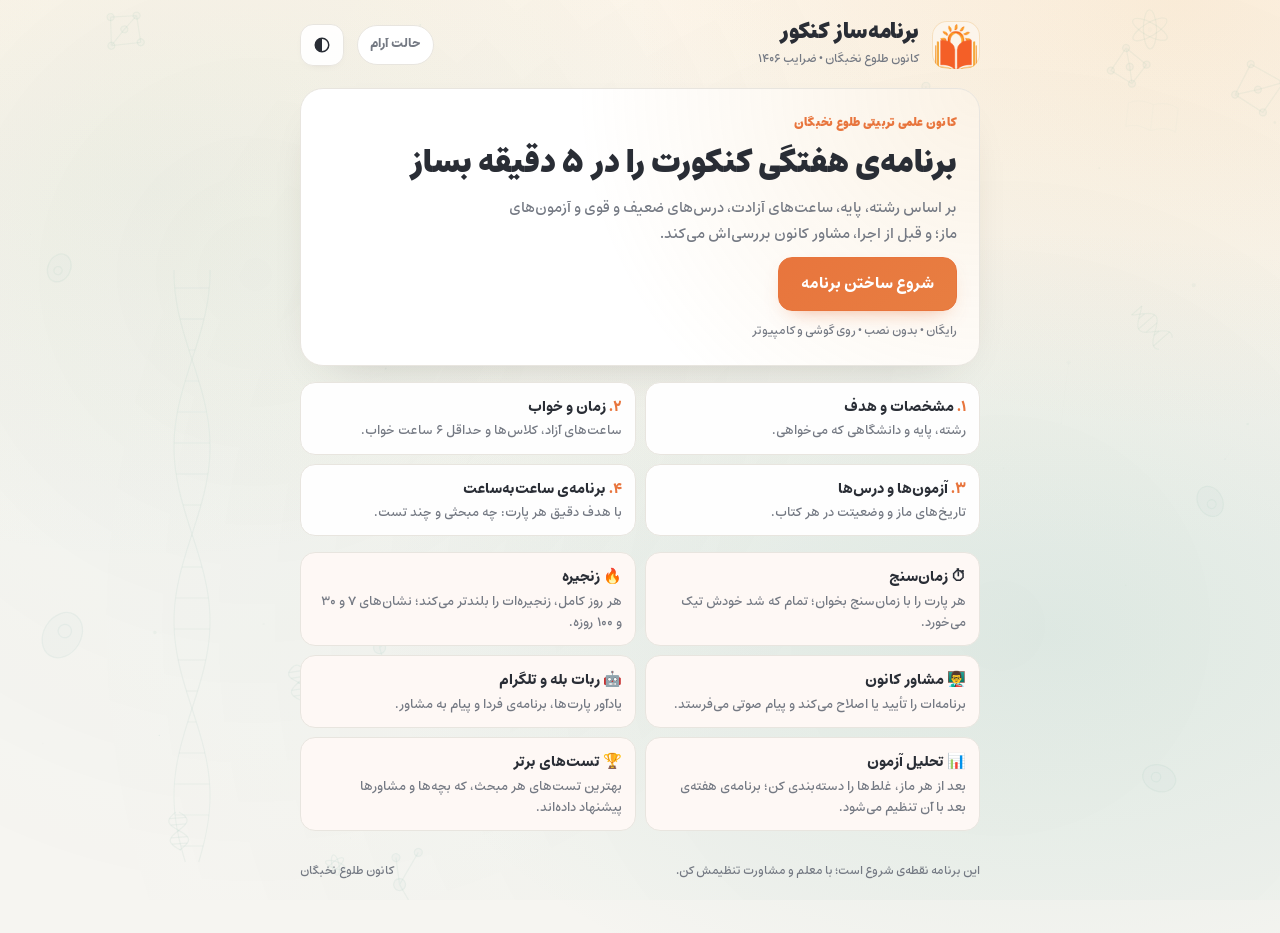
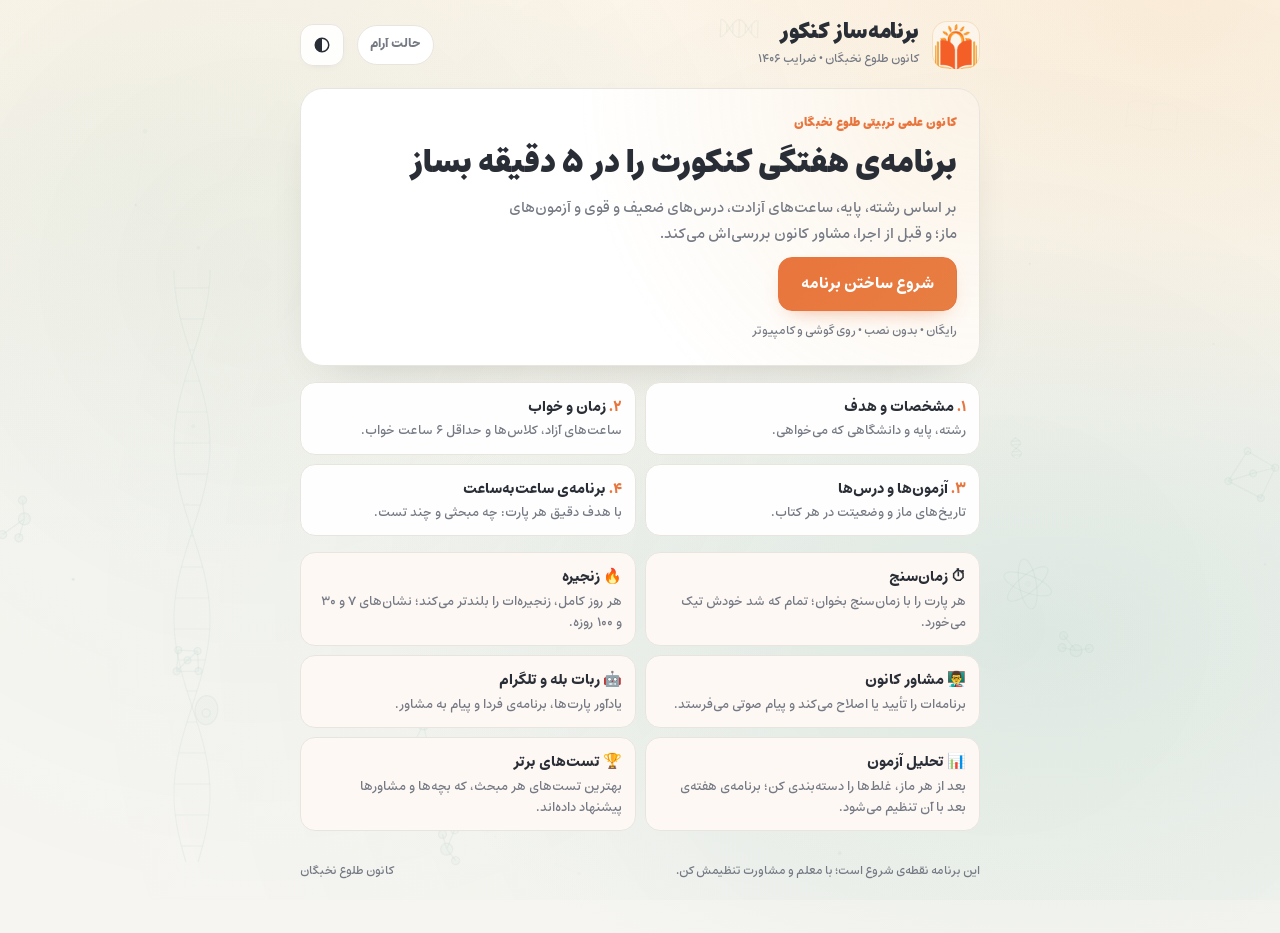
